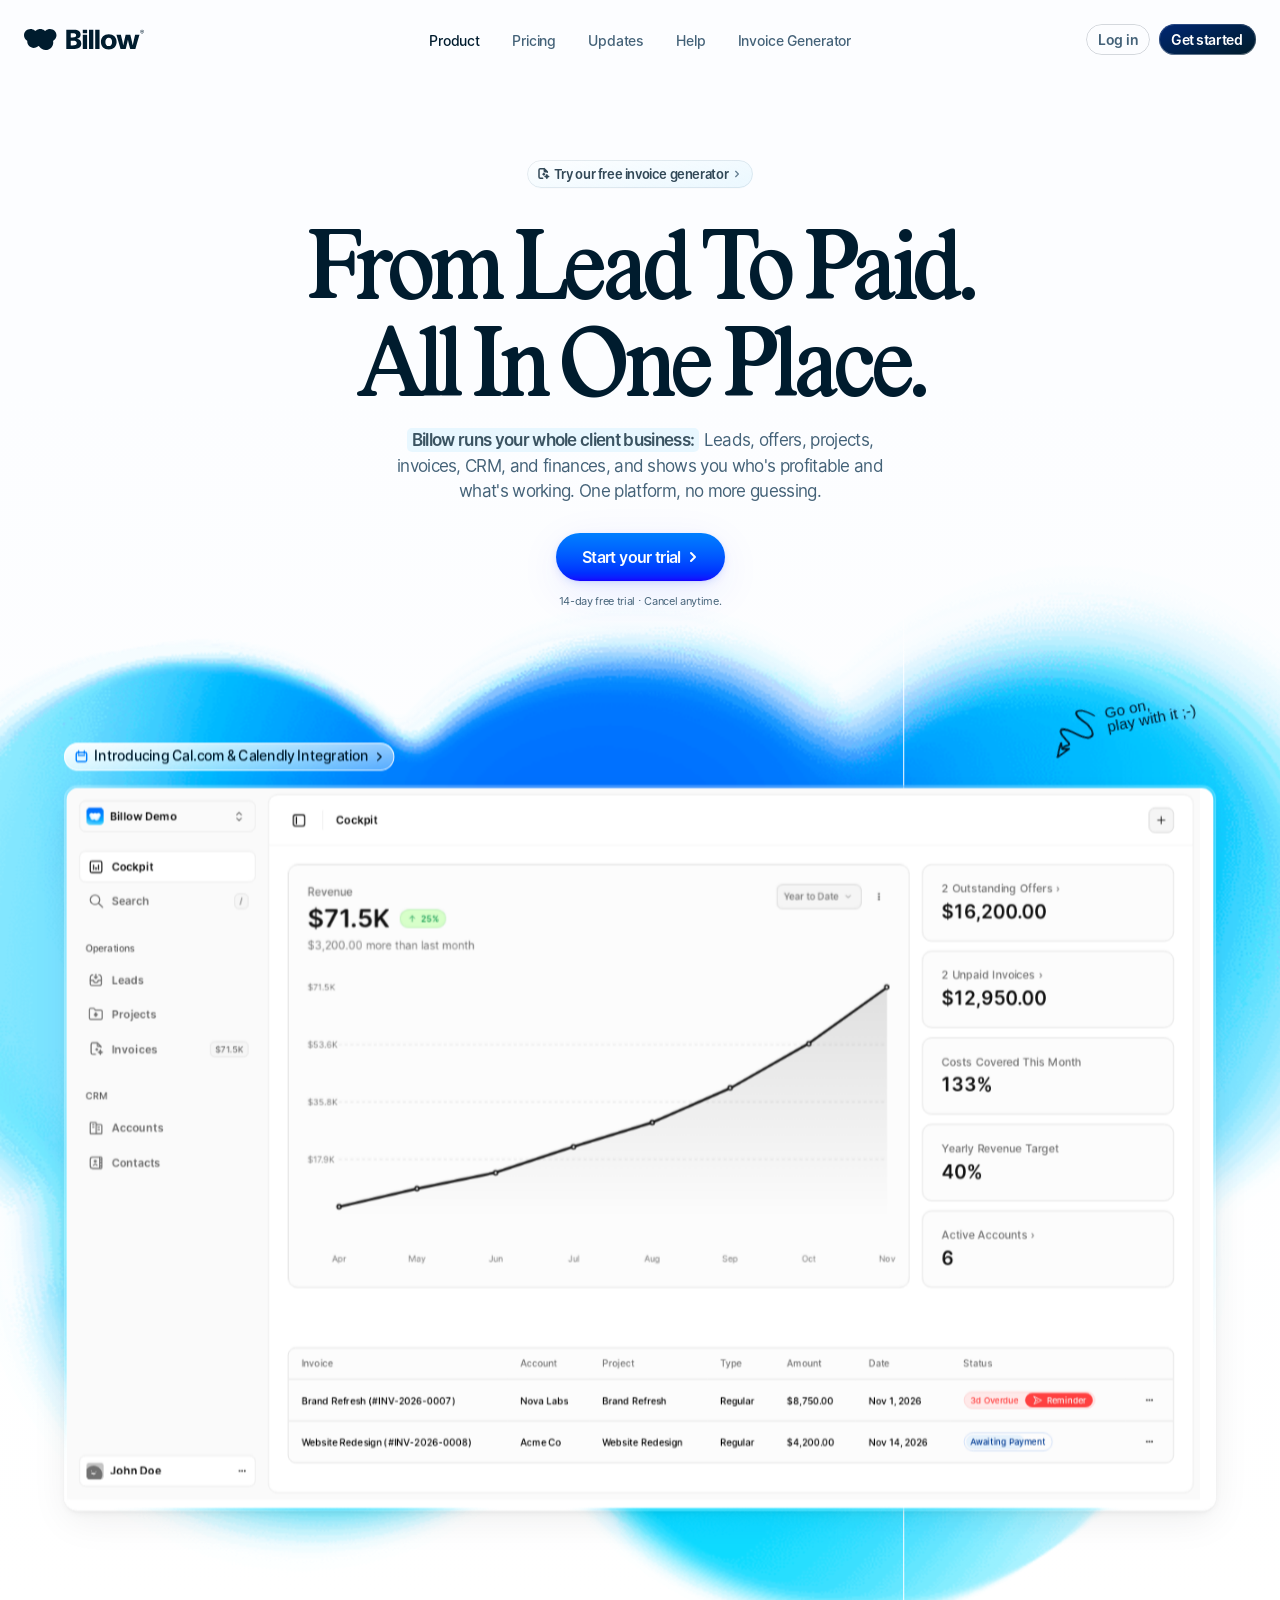
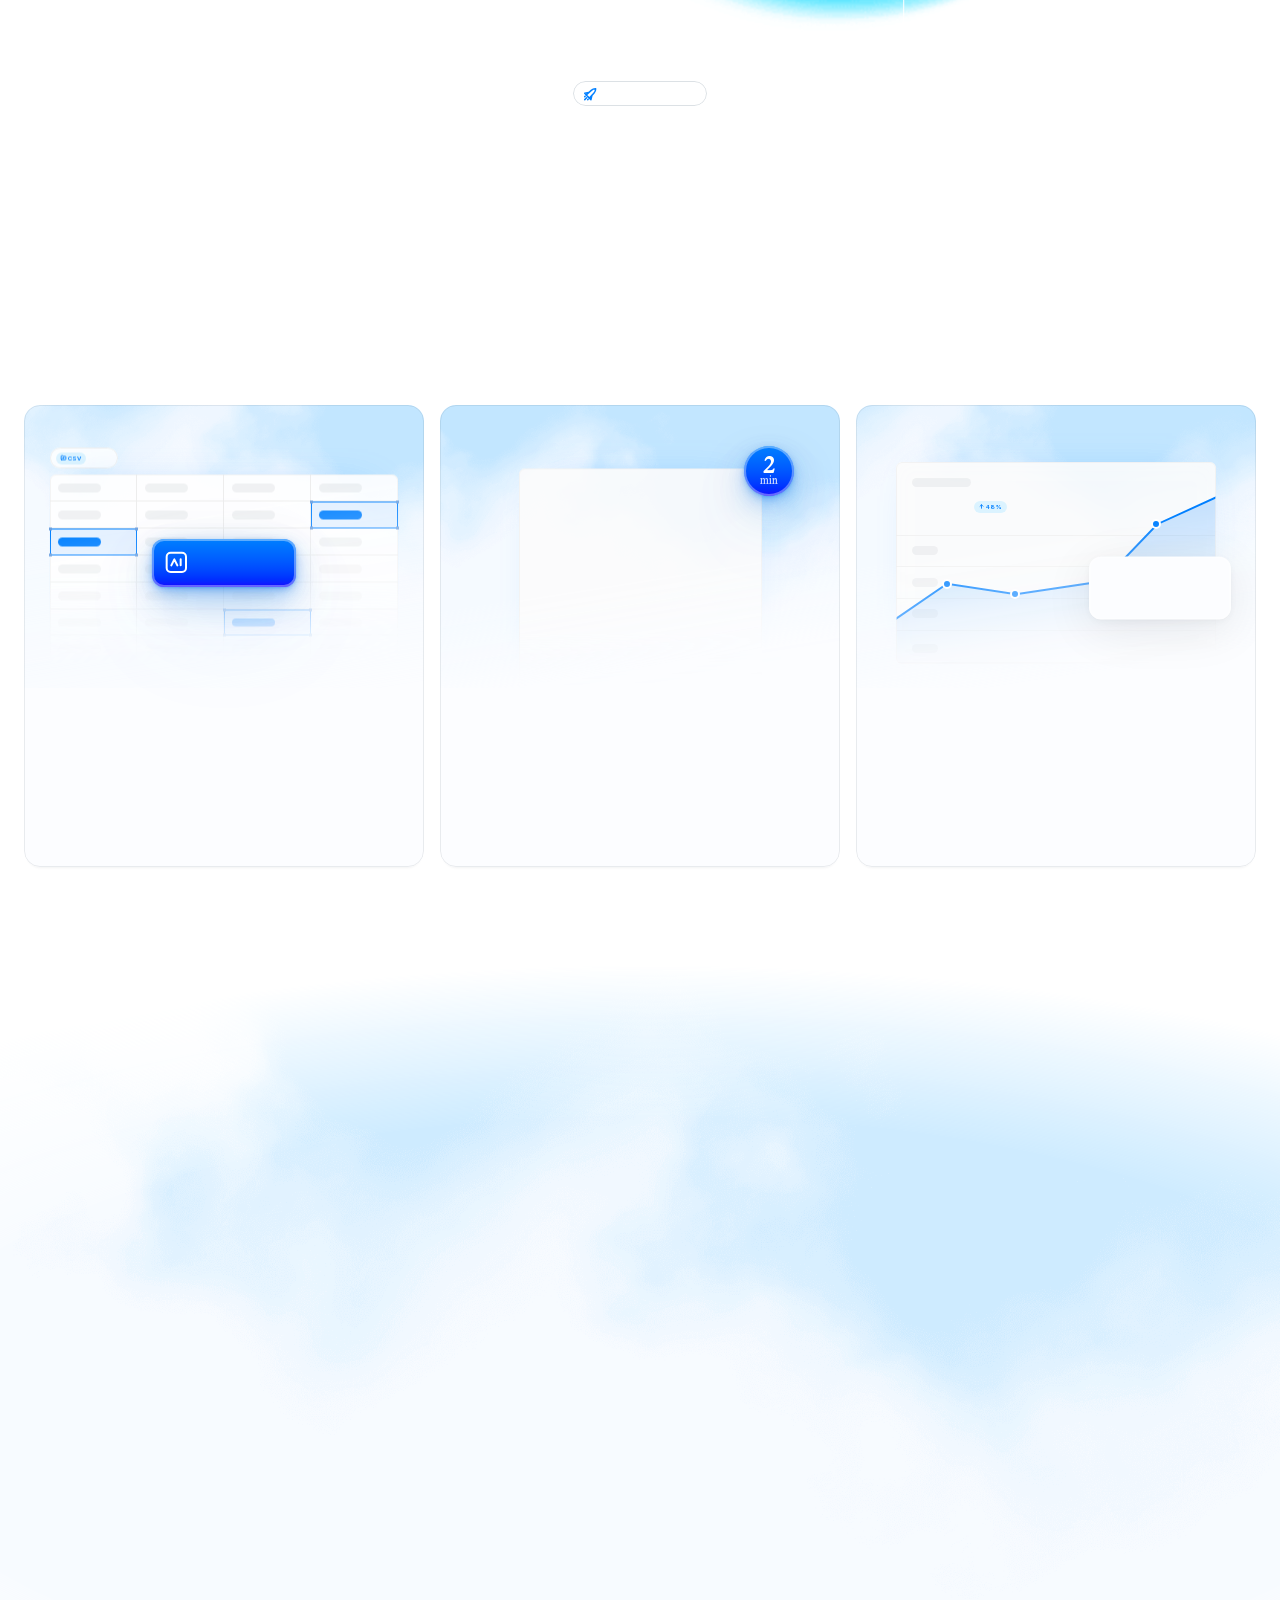
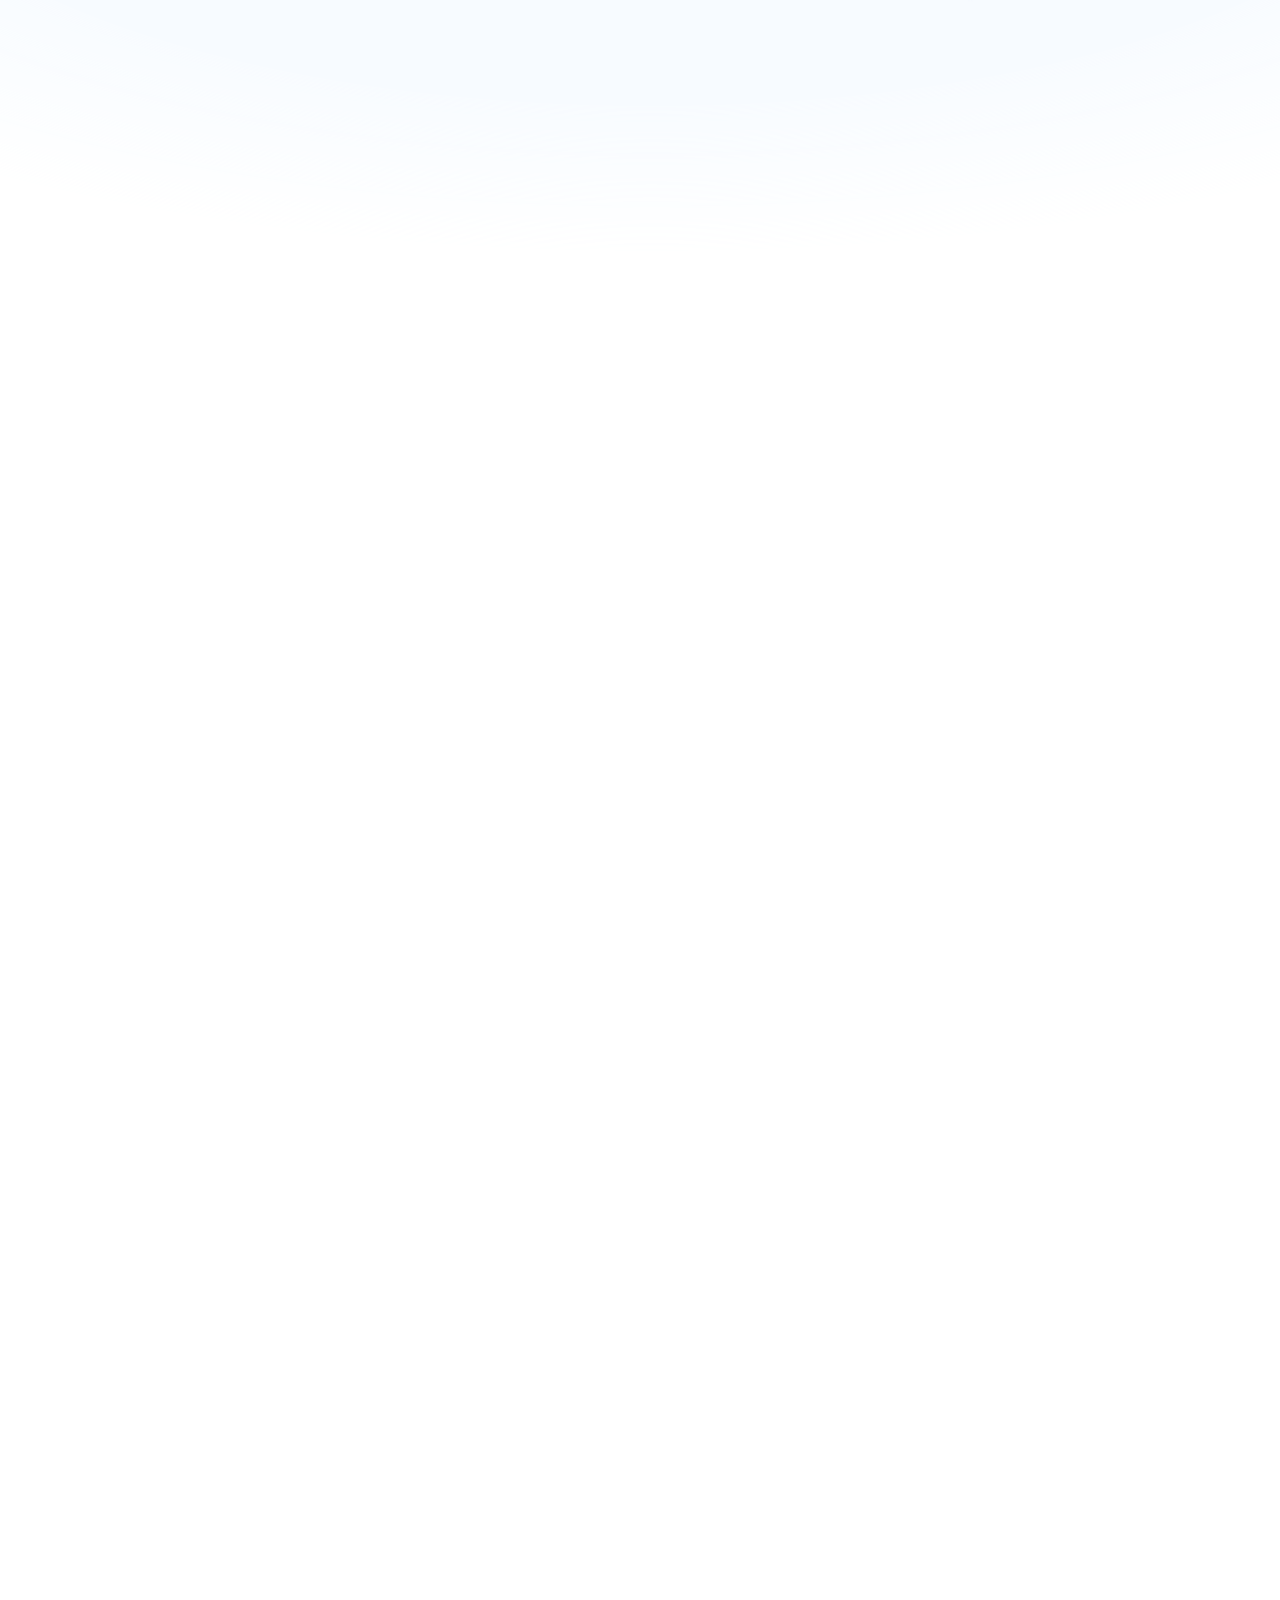
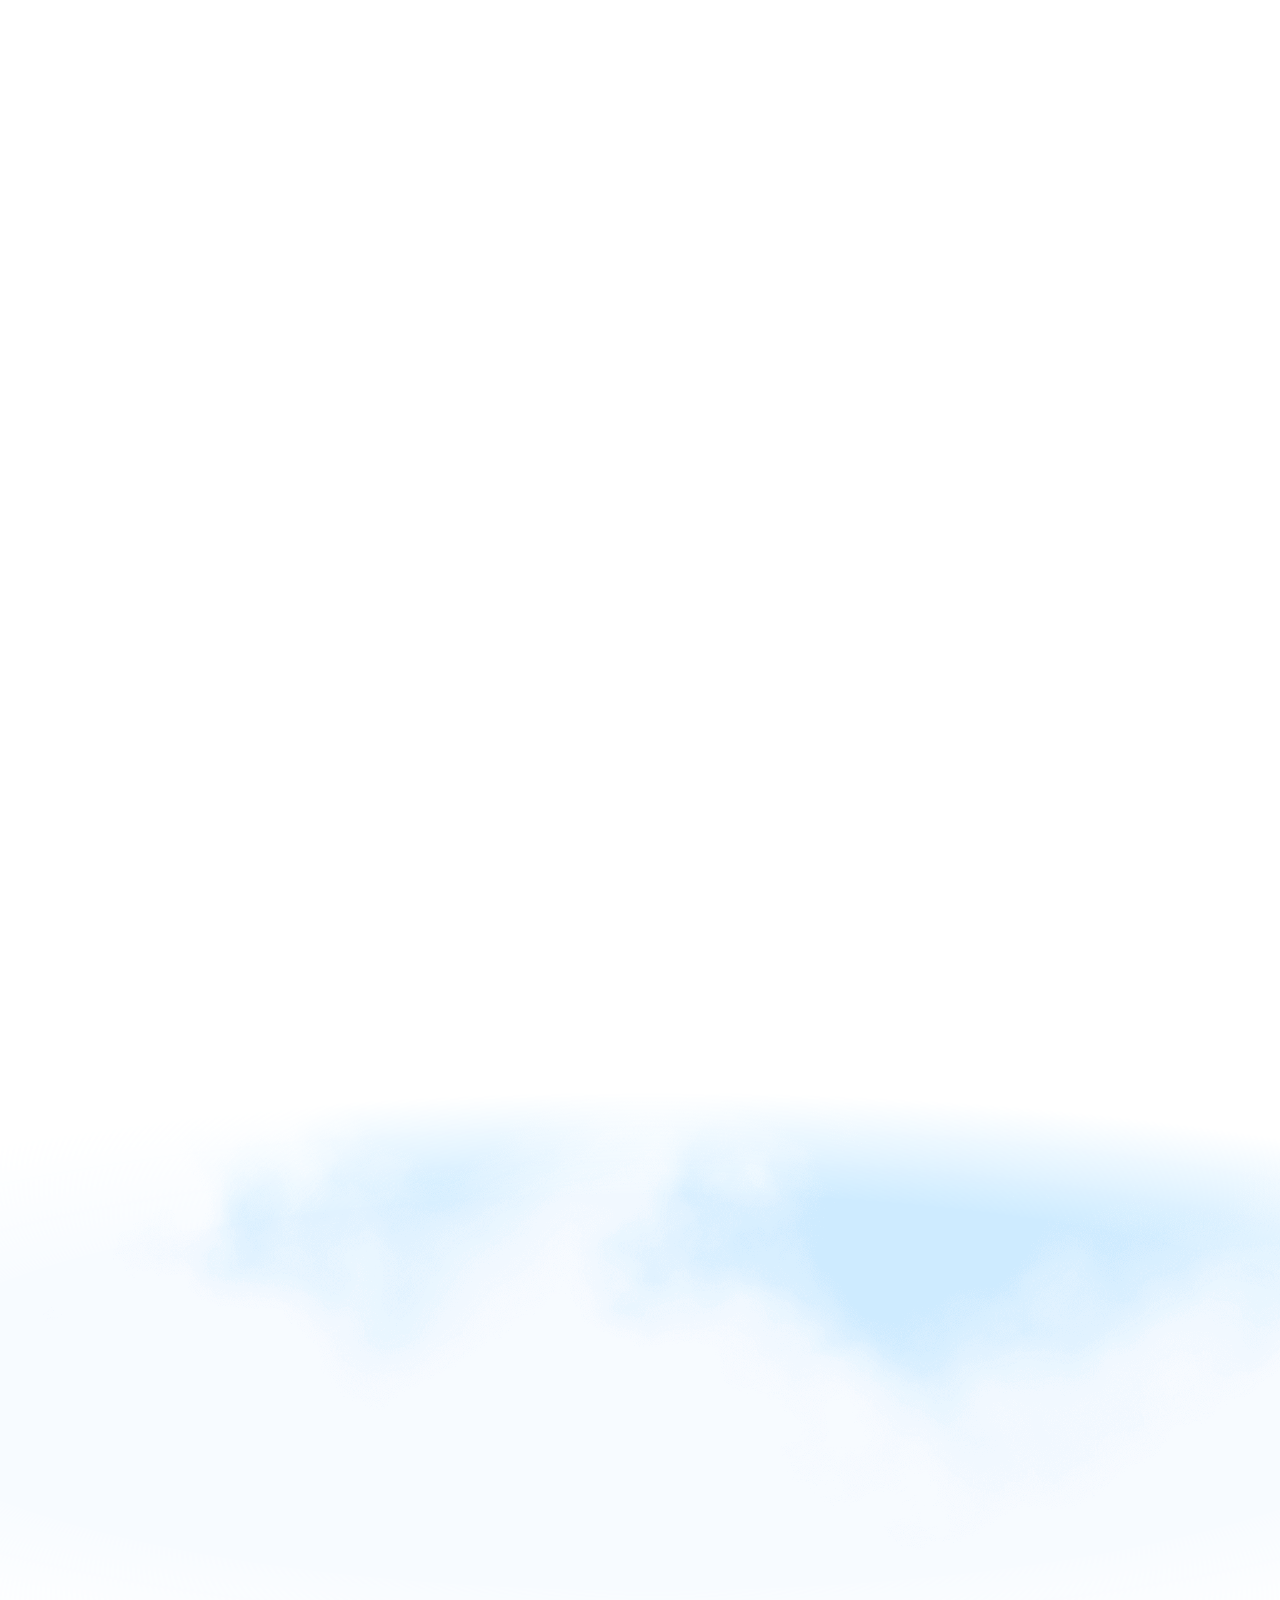
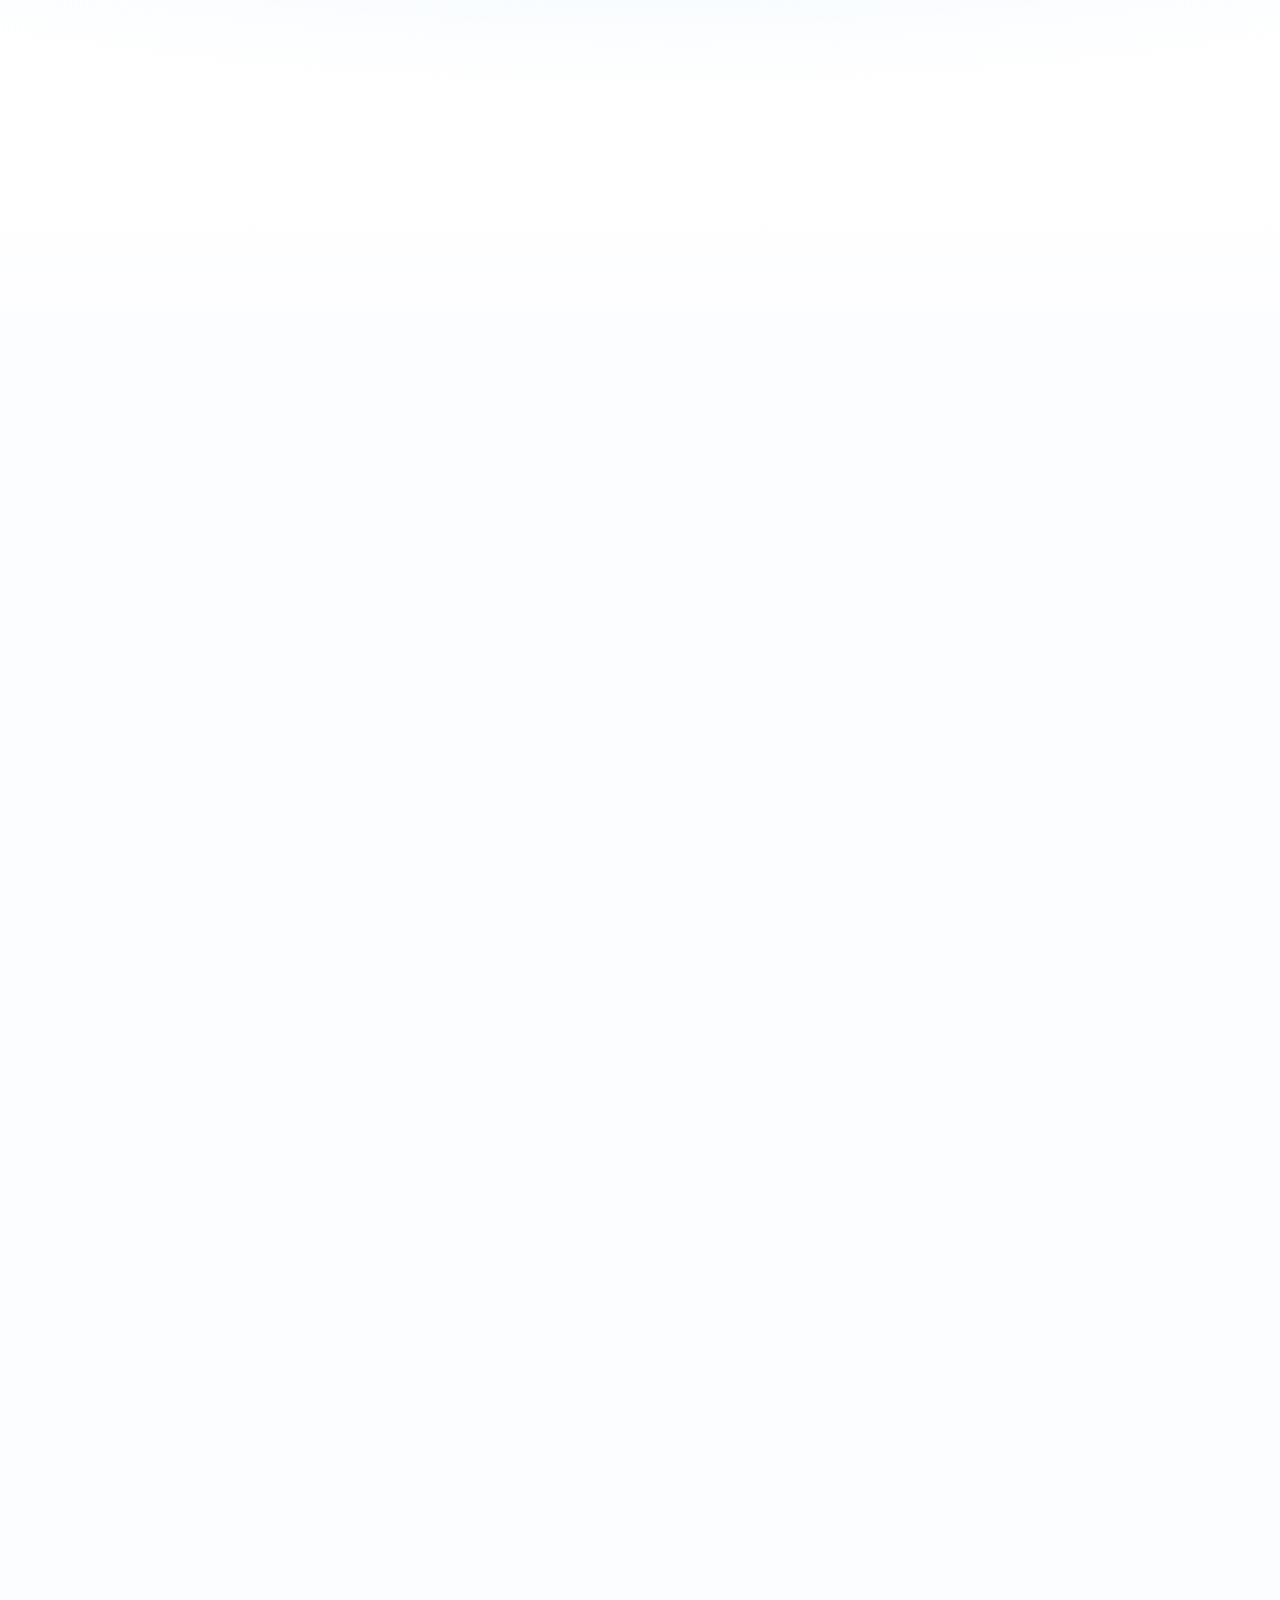
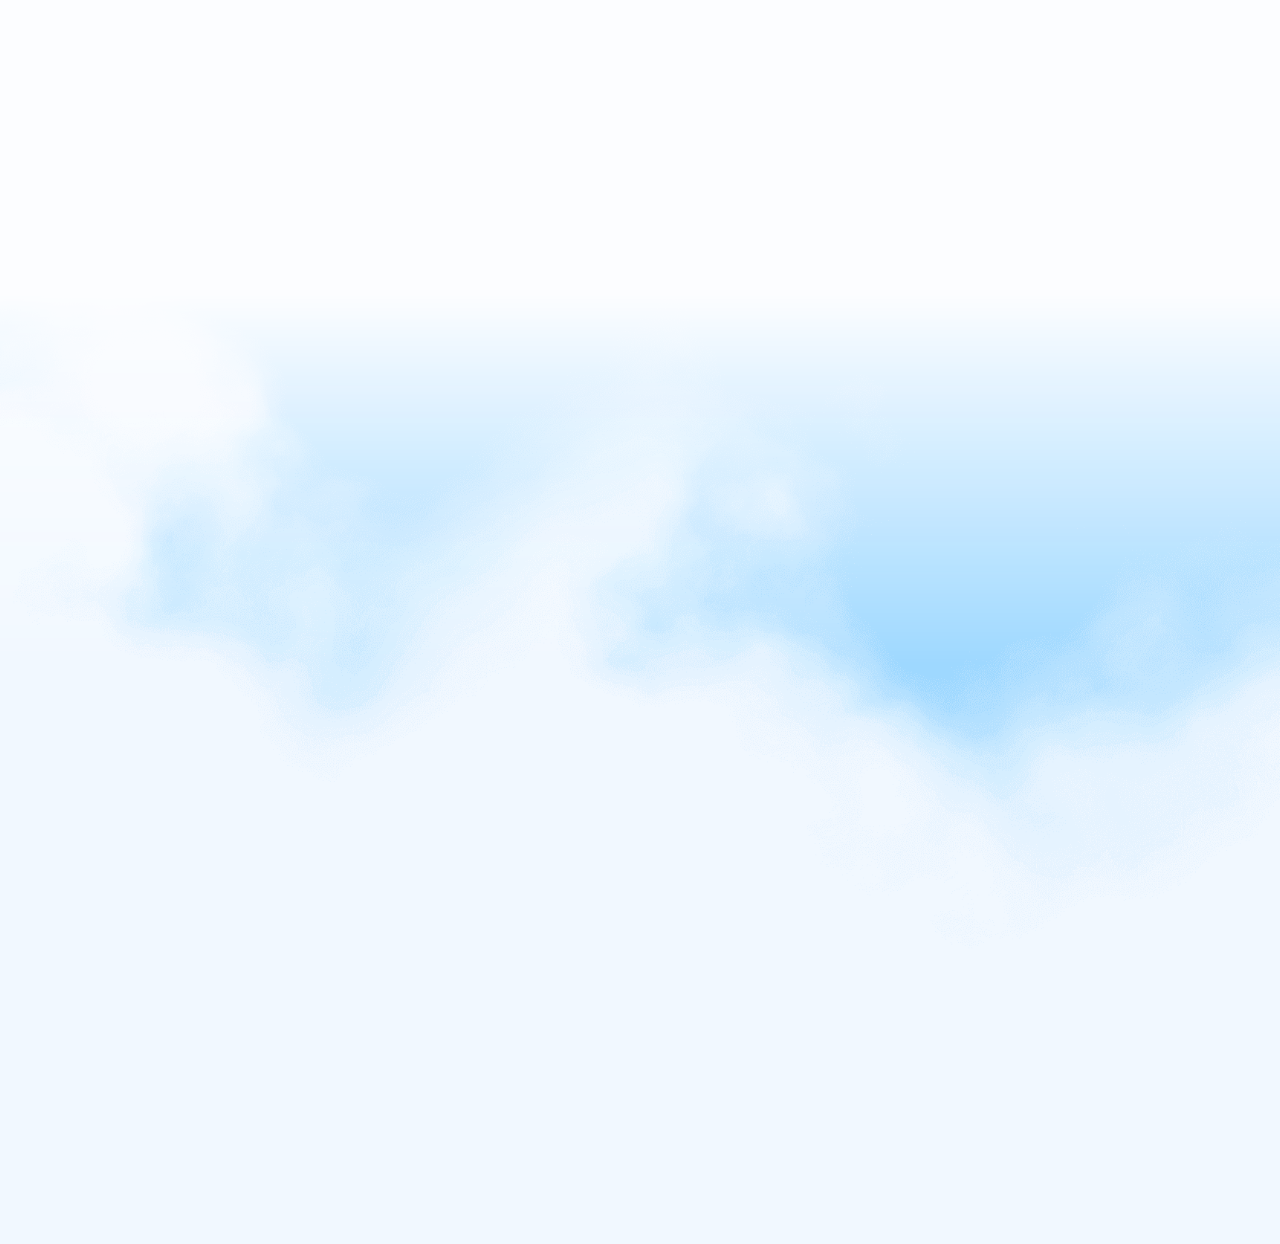
==== d/index.html @ 3c54cc4a "rebuild dari render beku (4 breakpoint), parallax footer, CTA varian tak terhidrasi, renderisasi ase" ====
<html lang="en" data-redirect-timezone="1" dir="ltr"><head>
	<meta charset="utf-8">
	<meta name="viewport" content="width=device-width">
	<meta name="generator" content="Framer a3619bf">
	<title>Billow ⋅ From lead to paid. All in one place.</title>
    <meta property="og:url" content="https://www.billow.so/"><meta name="description" content="Billow runs your whole client business: Leads, offers, projects, invoices, CRM, and finances, and shows you who's profitable and what's working. One platform, no more guessing.">
    <meta name="framer-search-index" content="https://framerusercontent.com/sites/6qfOCKo5QbYDPqKob0hJa6/searchIndex-lZ8sQYTQdoRd.json">
    <meta name="framer-search-index-fallback" content="https://framerusercontent.com/sites/6qfOCKo5QbYDPqKob0hJa6/searchIndex-NRNqqTNsWeXi.json">
    <meta name="framer-html-plugin" content="disable">
    
    
    <!-- Open Graph -->
    <meta property="og:type" content="website">
    <meta property="og:title" content="Billow ⋅ From lead to paid. All in one place.">
    <meta property="og:description" content="Billow runs your whole client business: Leads, offers, projects, invoices, CRM, and finances, and shows you who's profitable and what's working. One platform, no more guessing.">
    <meta property="og:image" content="../assets/img/INQ4nttQeUn6NYJiaFfpCK8r5M.jpg">
    <!-- X -->
    <meta name="twitter:card" content="summary_large_image">
    <meta name="twitter:title" content="Billow ⋅ From lead to paid. All in one place.">
    <meta name="twitter:description" content="Billow runs your whole client business: Leads, offers, projects, invoices, CRM, and finances, and shows you who's profitable and what's working. One platform, no more guessing.">
    <meta name="twitter:image" content="../assets/img/INQ4nttQeUn6NYJiaFfpCK8r5M.jpg">
	
	
	
	
	<!-- Start of headStart -->
    
    <!-- End of headStart -->
	
	<style data-framer-font-css="">/* cyrillic-ext */
@font-face {
  font-family: 'Geist';
  font-style: normal;
  font-weight: 400;
  font-display: swap;
  src: url(https://fonts.gstatic.com/s/geist/v5/gyBhhwUxId8gMGYQMKR3pzfaWI_RnOMIl5na-1Q.woff2) format('woff2');
  unicode-range: U+0460-052F, U+1C80-1C8A, U+20B4, U+2DE0-2DFF, U+A640-A69F, U+FE2E-FE2F;
}
/* cyrillic */
@font-face {
  font-family: 'Geist';
  font-style: normal;
  font-weight: 400;
  font-display: swap;
  src: url(https://fonts.gstatic.com/s/geist/v5/gyBhhwUxId8gMGYQMKR3pzfaWI_RnOMInpna-1Q.woff2) format('woff2');
  unicode-range: U+0301, U+0400-045F, U+0490-0491, U+04B0-04B1, U+2116;
}
/* vietnamese */
@font-face {
  font-family: 'Geist';
  font-style: normal;
  font-weight: 400;
  font-display: swap;
  src: url(https://fonts.gstatic.com/s/geist/v5/gyBhhwUxId8gMGYQMKR3pzfaWI_RnOMIlZna-1Q.woff2) format('woff2');
  unicode-range: U+0102-0103, U+0110-0111, U+0128-0129, U+0168-0169, U+01A0-01A1, U+01AF-01B0, U+0300-0301, U+0303-0304, U+0308-0309, U+0323, U+0329, U+1EA0-1EF9, U+20AB;
}
/* latin-ext */
@font-face {
  font-family: 'Geist';
  font-style: normal;
  font-weight: 400;
  font-display: swap;
  src: url(https://fonts.gstatic.com/s/geist/v5/gyBhhwUxId8gMGYQMKR3pzfaWI_RnOMIlJna-1Q.woff2) format('woff2');
  unicode-range: U+0100-02BA, U+02BD-02C5, U+02C7-02CC, U+02CE-02D7, U+02DD-02FF, U+0304, U+0308, U+0329, U+1D00-1DBF, U+1E00-1E9F, U+1EF2-1EFF, U+2020, U+20A0-20AB, U+20AD-20C4, U+2113, U+2C60-2C7F, U+A720-A7FF;
}
/* latin */
@font-face {
  font-family: 'Geist';
  font-style: normal;
  font-weight: 400;
  font-display: swap;
  src: url(https://fonts.gstatic.com/s/geist/v5/gyBhhwUxId8gMGYQMKR3pzfaWI_RnOMImpna.woff2) format('woff2');
  unicode-range: U+0000-00FF, U+0131, U+0152-0153, U+02BB-02BC, U+02C6, U+02DA, U+02DC, U+0304, U+0308, U+0329, U+2000-206F, U+20AC, U+2122, U+2191, U+2193, U+2212, U+2215, U+FEFF, U+FFFD;
}
/* hebrew */
@font-face {
  font-family: 'Gveret Levin';
  font-style: normal;
  font-weight: 400;
  src: url(https://fonts.gstatic.com/s/gveretlevin/v4/0QInMXVI5YS9Rnn7ar449p--9pzTwAM.woff2) format('woff2');
  unicode-range: U+0307-0308, U+0590-05FF, U+200C-2010, U+20AA, U+25CC, U+FB1D-FB4F;
}
/* latin */
@font-face {
  font-family: 'Gveret Levin';
  font-style: normal;
  font-weight: 400;
  src: url(https://fonts.gstatic.com/s/gveretlevin/v4/0QInMXVI5YS9Rnn7ar449p--9JzT.woff2) format('woff2');
  unicode-range: U+0000-00FF, U+0131, U+0152-0153, U+02BB-02BC, U+02C6, U+02DA, U+02DC, U+0304, U+0308, U+0329, U+2000-206F, U+20AC, U+2122, U+2191, U+2193, U+2212, U+2215, U+FEFF, U+FFFD;
}

@font-face { font-family: "Open Runde"; src: url("../assets/font/HJY4SY2JywrSZ2l1AEW9Tm9cO8.woff2"); font-style: normal; font-weight: 500 }
@font-face { font-family: "Lastik Variable Variable Regular"; src: url("../assets/font/0cNKkawYj3lQlwSys33leW5jRI.woff2"); font-display: swap; font-style: normal; font-weight: 400 }
@font-face { font-family: "Lastik Test Bold"; src: url("../assets/font/pibL9HjuBYhp6prP6QsLJWBklLU.woff2"); font-display: swap; font-style: normal; font-weight: 700 }
@font-face { font-family: "Inter"; src: url("../assets/font/5vvr9Vy74if2I6bQbJvbw7SY1pQ.woff2"); font-display: swap; font-style: normal; font-weight: 400; unicode-range: U+0460-052F, U+1C80-1C88, U+20B4, U+2DE0-2DFF, U+A640-A69F, U+FE2E-FE2F }
@font-face { font-family: "Inter"; src: url("../assets/font/EOr0mi4hNtlgWNn9if640EZzXCo.woff2"); font-display: swap; font-style: normal; font-weight: 400; unicode-range: U+0301, U+0400-045F, U+0490-0491, U+04B0-04B1, U+2116 }
@font-face { font-family: "Inter"; src: url("../assets/font/Y9k9QrlZAqio88Klkmbd8VoMQc.woff2"); font-display: swap; font-style: normal; font-weight: 400; unicode-range: U+1F00-1FFF }
@font-face { font-family: "Inter"; src: url("../assets/font/OYrD2tBIBPvoJXiIHnLoOXnY9M.woff2"); font-display: swap; font-style: normal; font-weight: 400; unicode-range: U+0370-03FF }
@font-face { font-family: "Inter"; src: url("../assets/font/JeYwfuaPfZHQhEG8U5gtPDZ7WQ.woff2"); font-display: swap; font-style: normal; font-weight: 400; unicode-range: U+0100-024F, U+0259, U+1E00-1EFF, U+2020, U+20A0-20AB, U+20AD-20CF, U+2113, U+2C60-2C7F, U+A720-A7FF }
@font-face { font-family: "Inter"; src: url("../assets/font/GrgcKwrN6d3Uz8EwcLHZxwEfC4.woff2"); font-display: swap; font-style: normal; font-weight: 400; unicode-range: U+0000-00FF, U+0131, U+0152-0153, U+02BB-02BC, U+02C6, U+02DA, U+02DC, U+2000-206F, U+2070, U+2074-207E, U+2080-208E, U+20AC, U+2122, U+2191, U+2193, U+2212, U+2215, U+FEFF, U+FFFD }
@font-face { font-family: "Inter"; src: url("../assets/font/b6Y37FthZeALduNqHicBT6FutY.woff2"); font-display: swap; font-style: normal; font-weight: 400; unicode-range: U+0102-0103, U+0110-0111, U+0128-0129, U+0168-0169, U+01A0-01A1, U+01AF-01B0, U+1EA0-1EF9, U+20AB }
@font-face { font-family: "Inter"; src: url("../assets/font/hyOgCu0Xnghbimh0pE8QTvtt2AU.woff2"); font-display: swap; font-style: normal; font-weight: 600; unicode-range: U+0460-052F, U+1C80-1C88, U+20B4, U+2DE0-2DFF, U+A640-A69F, U+FE2E-FE2F }
@font-face { font-family: "Inter"; src: url("../assets/font/NeGmSOXrPBfEFIy5YZeHq17LEDA.woff2"); font-display: swap; font-style: normal; font-weight: 600; unicode-range: U+0301, U+0400-045F, U+0490-0491, U+04B0-04B1, U+2116 }
@font-face { font-family: "Inter"; src: url("../assets/font/oYaAX5himiTPYuN8vLWnqBbfD2s.woff2"); font-display: swap; font-style: normal; font-weight: 600; unicode-range: U+1F00-1FFF }
@font-face { font-family: "Inter"; src: url("../assets/font/lEJLP4R0yuCaMCjSXYHtJw72M.woff2"); font-display: swap; font-style: normal; font-weight: 600; unicode-range: U+0370-03FF }
@font-face { font-family: "Inter"; src: url("../assets/font/cRJyLNuTJR5jbyKzGi33wU9cqIQ.woff2"); font-display: swap; font-style: normal; font-weight: 600; unicode-range: U+0100-024F, U+0259, U+1E00-1EFF, U+2020, U+20A0-20AB, U+20AD-20CF, U+2113, U+2C60-2C7F, U+A720-A7FF }
@font-face { font-family: "Inter"; src: url("../assets/font/yDtI2UI8XcEg1W2je9XPN3Noo.woff2"); font-display: swap; font-style: normal; font-weight: 600; unicode-range: U+0000-00FF, U+0131, U+0152-0153, U+02BB-02BC, U+02C6, U+02DA, U+02DC, U+2000-206F, U+2070, U+2074-207E, U+2080-208E, U+20AC, U+2122, U+2191, U+2193, U+2212, U+2215, U+FEFF, U+FFFD }
@font-face { font-family: "Inter"; src: url("../assets/font/A0Wcc7NgXMjUuFdquHDrIZpzZw0.woff2"); font-display: swap; font-style: normal; font-weight: 600; unicode-range: U+0102-0103, U+0110-0111, U+0128-0129, U+0168-0169, U+01A0-01A1, U+01AF-01B0, U+1EA0-1EF9, U+20AB }
@font-face { font-family: "Inter"; src: url("../assets/font/5A3Ce6C9YYmCjpQx9M4inSaKU.woff2"); font-display: swap; font-style: normal; font-weight: 500; unicode-range: U+0460-052F, U+1C80-1C88, U+20B4, U+2DE0-2DFF, U+A640-A69F, U+FE2E-FE2F }
@font-face { font-family: "Inter"; src: url("../assets/font/Qx95Xyt0Ka3SGhinnbXIGpEIyP4.woff2"); font-display: swap; font-style: normal; font-weight: 500; unicode-range: U+0301, U+0400-045F, U+0490-0491, U+04B0-04B1, U+2116 }
@font-face { font-family: "Inter"; src: url("../assets/font/6mJuEAguuIuMog10gGvH5d3cl8.woff2"); font-display: swap; font-style: normal; font-weight: 500; unicode-range: U+1F00-1FFF }
@font-face { font-family: "Inter"; src: url("../assets/font/xYYWaj7wCU5zSQH0eXvSaS19wo.woff2"); font-display: swap; font-style: normal; font-weight: 500; unicode-range: U+0370-03FF }
@font-face { font-family: "Inter"; src: url("../assets/font/otTaNuNpVK4RbdlT7zDDdKvQBA.woff2"); font-display: swap; font-style: normal; font-weight: 500; unicode-range: U+0100-024F, U+0259, U+1E00-1EFF, U+2020, U+20A0-20AB, U+20AD-20CF, U+2113, U+2C60-2C7F, U+A720-A7FF }
@font-face { font-family: "Inter"; src: url("../assets/font/UjlFhCnUjxhNfep4oYBPqnEssyo.woff2"); font-display: swap; font-style: normal; font-weight: 500; unicode-range: U+0000-00FF, U+0131, U+0152-0153, U+02BB-02BC, U+02C6, U+02DA, U+02DC, U+2000-206F, U+2070, U+2074-207E, U+2080-208E, U+20AC, U+2122, U+2191, U+2193, U+2212, U+2215, U+FEFF, U+FFFD }
@font-face { font-family: "Inter"; src: url("../assets/font/DolVirEGb34pEXEp8t8FQBSK4.woff2"); font-display: swap; font-style: normal; font-weight: 500; unicode-range: U+0102-0103, U+0110-0111, U+0128-0129, U+0168-0169, U+01A0-01A1, U+01AF-01B0, U+1EA0-1EF9, U+20AB }
@font-face { font-family: "Inter"; src: url("../assets/font/DpPBYI0sL4fYLgAkX8KXOPVt7c.woff2"); font-display: swap; font-style: normal; font-weight: 700; unicode-range: U+0460-052F, U+1C80-1C88, U+20B4, U+2DE0-2DFF, U+A640-A69F, U+FE2E-FE2F }
@font-face { font-family: "Inter"; src: url("../assets/font/4RAEQdEOrcnDkhHiiCbJOw92Lk.woff2"); font-display: swap; font-style: normal; font-weight: 700; unicode-range: U+0301, U+0400-045F, U+0490-0491, U+04B0-04B1, U+2116 }
@font-face { font-family: "Inter"; src: url("../assets/font/1K3W8DizY3v4emK8Mb08YHxTbs.woff2"); font-display: swap; font-style: normal; font-weight: 700; unicode-range: U+1F00-1FFF }
@font-face { font-family: "Inter"; src: url("../assets/font/tUSCtfYVM1I1IchuyCwz9gDdQ.woff2"); font-display: swap; font-style: normal; font-weight: 700; unicode-range: U+0370-03FF }
@font-face { font-family: "Inter"; src: url("../assets/font/VgYFWiwsAC5OYxAycRXXvhze58.woff2"); font-display: swap; font-style: normal; font-weight: 700; unicode-range: U+0100-024F, U+0259, U+1E00-1EFF, U+2020, U+20A0-20AB, U+20AD-20CF, U+2113, U+2C60-2C7F, U+A720-A7FF }
@font-face { font-family: "Inter"; src: url("../assets/font/syRNPWzAMIrcJ3wIlPIP43KjQs.woff2"); font-display: swap; font-style: normal; font-weight: 700; unicode-range: U+0000-00FF, U+0131, U+0152-0153, U+02BB-02BC, U+02C6, U+02DA, U+02DC, U+2000-206F, U+2070, U+2074-207E, U+2080-208E, U+20AC, U+2122, U+2191, U+2193, U+2212, U+2215, U+FEFF, U+FFFD }
@font-face { font-family: "Inter"; src: url("../assets/font/GIryZETIX4IFypco5pYZONKhJIo.woff2"); font-display: swap; font-style: normal; font-weight: 700; unicode-range: U+0102-0103, U+0110-0111, U+0128-0129, U+0168-0169, U+01A0-01A1, U+01AF-01B0, U+1EA0-1EF9, U+20AB }
@font-face { font-family: "Inter"; src: url("../assets/font/mkY5Sgyq51ik0AMrSBwhm9DJg.woff2"); font-style: normal; font-weight: 900; unicode-range: U+0460-052F, U+1C80-1C88, U+20B4, U+2DE0-2DFF, U+A640-A69F, U+FE2E-FE2F }
@font-face { font-family: "Inter"; src: url("../assets/font/X5hj6qzcHUYv7h1390c8Rhm6550.woff2"); font-style: normal; font-weight: 900; unicode-range: U+0301, U+0400-045F, U+0490-0491, U+04B0-04B1, U+2116 }
@font-face { font-family: "Inter"; src: url("../assets/font/gQhNpS3tN86g8RcVKYUUaKt2oMQ.woff2"); font-style: normal; font-weight: 900; unicode-range: U+1F00-1FFF }
@font-face { font-family: "Inter"; src: url("../assets/font/cugnVhSraaRyANCaUtI5FV17wk.woff2"); font-style: normal; font-weight: 900; unicode-range: U+0370-03FF }
@font-face { font-family: "Inter"; src: url("../assets/font/5HcVoGak8k5agFJSaKa4floXVu0.woff2"); font-style: normal; font-weight: 900; unicode-range: U+0100-024F, U+0259, U+1E00-1EFF, U+2020, U+20A0-20AB, U+20AD-20CF, U+2113, U+2C60-2C7F, U+A720-A7FF }
@font-face { font-family: "Inter"; src: url("../assets/font/rZ5DdENNqIdFTIyQQiP5isO7M.woff2"); font-style: normal; font-weight: 900; unicode-range: U+0000-00FF, U+0131, U+0152-0153, U+02BB-02BC, U+02C6, U+02DA, U+02DC, U+2000-206F, U+2070, U+2074-207E, U+2080-208E, U+20AC, U+2122, U+2191, U+2193, U+2212, U+2215, U+FEFF, U+FFFD }
@font-face { font-family: "Inter"; src: url("../assets/font/P2Bw01CtL0b9wqygO0sSVogWbo.woff2"); font-style: normal; font-weight: 900; unicode-range: U+0102-0103, U+0110-0111, U+0128-0129, U+0168-0169, U+01A0-01A1, U+01AF-01B0, U+1EA0-1EF9, U+20AB }
@font-face { font-family: "Inter"; src: url("../assets/font/05KsVHGDmqXSBXM4yRZ65P8i0s.woff2"); font-style: italic; font-weight: 900; unicode-range: U+0460-052F, U+1C80-1C88, U+20B4, U+2DE0-2DFF, U+A640-A69F, U+FE2E-FE2F }
@font-face { font-family: "Inter"; src: url("../assets/font/ky8ovPukK4dJ1Pxq74qGhOqCYI.woff2"); font-style: italic; font-weight: 900; unicode-range: U+0301, U+0400-045F, U+0490-0491, U+04B0-04B1, U+2116 }
@font-face { font-family: "Inter"; src: url("../assets/font/vvNSqIj42qeQ2bvCRBIWKHscrc.woff2"); font-style: italic; font-weight: 900; unicode-range: U+1F00-1FFF }
@font-face { font-family: "Inter"; src: url("../assets/font/3ZmXbBKToJifDV9gwcifVd1tEY.woff2"); font-style: italic; font-weight: 900; unicode-range: U+0370-03FF }
@font-face { font-family: "Inter"; src: url("../assets/font/FNfhX3dt4ChuLJq2PwdlxHO7PU.woff2"); font-style: italic; font-weight: 900; unicode-range: U+0100-024F, U+0259, U+1E00-1EFF, U+2020, U+20A0-20AB, U+20AD-20CF, U+2113, U+2C60-2C7F, U+A720-A7FF }
@font-face { font-family: "Inter"; src: url("../assets/font/gcnfba68tfm7qAyrWRCf9r34jg.woff2"); font-style: italic; font-weight: 900; unicode-range: U+0000-00FF, U+0131, U+0152-0153, U+02BB-02BC, U+02C6, U+02DA, U+02DC, U+2000-206F, U+2070, U+2074-207E, U+2080-208E, U+20AC, U+2122, U+2191, U+2193, U+2212, U+2215, U+FEFF, U+FFFD }
@font-face { font-family: "Inter"; src: url("../assets/font/efTfQcBJ53kM2pB1hezSZ3RDUFs.woff2"); font-style: italic; font-weight: 900; unicode-range: U+0102-0103, U+0110-0111, U+0128-0129, U+0168-0169, U+01A0-01A1, U+01AF-01B0, U+1EA0-1EF9, U+20AB }
@font-face { font-family: "Inter"; src: url("../assets/font/H89BbHkbHDzlxZzxi8uPzTsp90.woff2"); font-display: swap; font-style: italic; font-weight: 700; unicode-range: U+0460-052F, U+1C80-1C88, U+20B4, U+2DE0-2DFF, U+A640-A69F, U+FE2E-FE2F }
@font-face { font-family: "Inter"; src: url("../assets/font/u6gJwDuwB143kpNK1T1MDKDWkMc.woff2"); font-display: swap; font-style: italic; font-weight: 700; unicode-range: U+0301, U+0400-045F, U+0490-0491, U+04B0-04B1, U+2116 }
@font-face { font-family: "Inter"; src: url("../assets/font/43sJ6MfOPh1LCJt46OvyDuSbA6o.woff2"); font-display: swap; font-style: italic; font-weight: 700; unicode-range: U+1F00-1FFF }
@font-face { font-family: "Inter"; src: url("../assets/font/wccHG0r4gBDAIRhfHiOlq6oEkqw.woff2"); font-display: swap; font-style: italic; font-weight: 700; unicode-range: U+0370-03FF }
@font-face { font-family: "Inter"; src: url("../assets/font/WZ367JPwf9bRW6LdTHN8rXgSjw.woff2"); font-display: swap; font-style: italic; font-weight: 700; unicode-range: U+0100-024F, U+0259, U+1E00-1EFF, U+2020, U+20A0-20AB, U+20AD-20CF, U+2113, U+2C60-2C7F, U+A720-A7FF }
@font-face { font-family: "Inter"; src: url("../assets/font/ia3uin3hQWqDrVloC1zEtYHWw.woff2"); font-display: swap; font-style: italic; font-weight: 700; unicode-range: U+0000-00FF, U+0131, U+0152-0153, U+02BB-02BC, U+02C6, U+02DA, U+02DC, U+2000-206F, U+2070, U+2074-207E, U+2080-208E, U+20AC, U+2122, U+2191, U+2193, U+2212, U+2215, U+FEFF, U+FFFD }
@font-face { font-family: "Inter"; src: url("../assets/font/2A4Xx7CngadFGlVV4xrO06OBHY.woff2"); font-display: swap; font-style: italic; font-weight: 700; unicode-range: U+0102-0103, U+0110-0111, U+0128-0129, U+0168-0169, U+01A0-01A1, U+01AF-01B0, U+1EA0-1EF9, U+20AB }
@font-face { font-family: "Open Runde"; src: url("../assets/font/3exmuO07FP19gMM08TQrpXl3BGQ.woff2"); font-style: normal; font-weight: 400 }
@font-face { font-family: "Open Runde"; src: url("../assets/font/hG3wmGmFwadB6X5XPVXkMlmLr8o.woff2"); font-style: normal; font-weight: 600 }
@font-face { font-family: "Open Runde"; src: url("../assets/font/sh6WdegxUPLwf6maNVTPdFTJOG8.woff2"); font-style: normal; font-weight: 700 }
@font-face { font-family: "Geist Placeholder"; src: local("Arial"); ascent-override: 94.56%; descent-override: 27.76%; line-gap-override: 0.00%; size-adjust: 106.28% }
@font-face { font-family: "Lastik Variable Variable Regular Placeholder"; src: local("Arial"); ascent-override: 105.30%; descent-override: 24.17%; line-gap-override: 23.74%; size-adjust: 92.69% }
@font-face { font-family: "Lastik Test Bold Placeholder"; src: local("Arial"); ascent-override: 98.48%; descent-override: 22.60%; line-gap-override: 22.20%; size-adjust: 99.11% }
@font-face { font-family: "Inter Placeholder"; src: local("Arial"); ascent-override: 89.79%; descent-override: 22.36%; line-gap-override: 0.00%; size-adjust: 107.89% }</style>
	<link href="https://fonts.gstatic.com" rel="preconnect" crossorigin="">
	
	<meta name="robots" content="max-image-preview:large"><style data-framer-css-ssr-minified="" data-framer-components="framer-lib-cursors-host framer-UVpBX framer-CxwVI PropertyOverrides framer-Srngq framer-R6Uuu framer-lib-combinedCSSRules framer-gWCL3 framer-ngPui framer-Hwxl0 framer-jnFNj framer-qdBDW framer-ZIyxJ framer-X38fQ framer-XYO9B framer-ELpvO framer-IFpmR framer-CCqET framer-Tfb3Z framer-HQ7GH framer-WgZAJ framer-NNuwg framer-bDaDG framer-jMk2I framer-9jy7s framer-N87Al framer-P1Hu0 framer-C7Iiv framer-7RA8Q framer-jqU0S framer-5chQ3 framer-aAul7 framer-d8wjo framer-lzSFV framer-1Ix2E framer-nDS72 framer-VmGAa framer-nB1r4 framer-dcSoz framer-Xsc2N framer-bbR8Z framer-etw49 framer-52X1g framer-9tscw framer-BdnYn framer-vukWg framer-mVZQI">html,body,#main{box-sizing:border-box;margin:0;padding:0}:root{-webkit-font-smoothing:antialiased;-moz-osx-font-smoothing:grayscale}*{box-sizing:border-box;-webkit-font-smoothing:inherit}h1,h2,h3,h4,h5,h6,p,figure{margin:0}body,input,textarea,select,button{font-family:sans-serif;font-size:12px}body{--token-030635fc-b55e-4855-ba52-a8dba728406d:#121212;--token-dbed15a1-5f15-42ef-9acb-b85ae6180389:#fcfcfc;--token-0da6665b-890e-43cd-aeda-7e14e016ce46:#fafafa;--token-e3e0786a-ffa2-4f62-817a-c7196eeb7a91:#fff;--token-fb8569c8-c3a0-4eee-9e72-f0a3abc1e9a5:#757575;--token-5313d661-adfe-4d5b-a697-1ec059ee0865:#f5f5f5;--token-370dd6d8-42ad-42bb-8a6a-93467b9d3d20:#ededed;--token-e68bb4b1-c1f7-4e74-a083-512e5ab84697:#e3e3e3;--token-3b397820-21f1-4cf0-9528-c346a3d0906a:#d6d6d6;--token-4b26e3ea-51da-46bc-8aaf-bdd34f112f29:#ededed;--token-5d9ab408-e2fd-4e49-8984-129296723e89:#ff4040;--token-60f52ea5-cbec-492a-9c56-060730c0bd0c:#009447;--token-cdb67876-0485-45b0-980e-ff6acfbf142b:#d7ffc9;--token-616dd480-149f-459f-9682-ef9bd11e7327:#ffe9e9;--token-cc2fbbeb-b4ed-4555-be9a-2ca69ae38633:#e6f2fc;--token-98d6ade6-bfa1-49ea-b2fa-5b1cfd777a83:#003b94;--token-163e1bda-d997-49af-892c-e4ba5946641d:#ffffffe6;--token-e228fcc2-b284-4138-962d-ae7ec561cb23:#f70;--token-4081fa98-dc0b-4a1c-921e-73e4f0d5abac:#0094471f;--token-bd7d1652-1daa-48fc-b133-d0a82e62fe7a:#001c2e;--token-32c920c1-021b-449b-8f9c-75da50b283b8:#446278;--token-dbae3e9a-633a-4f55-b0c1-b2ca48474535:#fcfdff;--token-f45ca844-3a07-4e15-b59e-88e0aaa95900:#0080ff;--token-212528a2-9447-4374-874f-dfa4c8e22ad1:#1400ff;--token-7fd46f49-4cc2-40b0-91f5-d73175c05805:#fff;--token-30885f1f-63f1-4d6a-9be8-3837e664acb5:#dbf3ff;--token-9b0ccac1-0a2a-41aa-b6fd-0c436fd49770:#fff;--token-86951581-2b42-4491-bbb7-87ac0a04157c:#001c2e14;--token-e84e6fe6-0b4d-4f55-aa29-c2e9f1773640:#fff0d1;--token-fc3351ca-0147-45a5-b3b3-27c3add5d4b3:#cfe0fa;--token-1c3890a7-3e96-4f45-9aac-9d7bda1652df:#ffd6d6;--token-b1832c8a-25ec-44f7-b6ae-123ca863501d:#ffdeb6}@supports (color:color(display-p3 1 1 1)){body{--token-f45ca844-3a07-4e15-b59e-88e0aaa95900:color(display-p3 .159642 .489281 .98374);--token-212528a2-9447-4374-874f-dfa4c8e22ad1:color(display-p3 .0695652 0 1)}}@media (prefers-color-scheme:dark){body{--token-030635fc-b55e-4855-ba52-a8dba728406d:#fff;--token-dbed15a1-5f15-42ef-9acb-b85ae6180389:#171717;--token-0da6665b-890e-43cd-aeda-7e14e016ce46:#0a0a0a;--token-e3e0786a-ffa2-4f62-817a-c7196eeb7a91:#121212;--token-fb8569c8-c3a0-4eee-9e72-f0a3abc1e9a5:#858585;--token-5313d661-adfe-4d5b-a697-1ec059ee0865:#1c1c1c;--token-370dd6d8-42ad-42bb-8a6a-93467b9d3d20:#1f1f1f;--token-e68bb4b1-c1f7-4e74-a083-512e5ab84697:#292929;--token-3b397820-21f1-4cf0-9528-c346a3d0906a:#2e2e2e;--token-4b26e3ea-51da-46bc-8aaf-bdd34f112f29:#292929;--token-5d9ab408-e2fd-4e49-8984-129296723e89:#fa5252;--token-60f52ea5-cbec-492a-9c56-060730c0bd0c:#00ff7b;--token-cdb67876-0485-45b0-980e-ff6acfbf142b:#1f2e1a;--token-616dd480-149f-459f-9682-ef9bd11e7327:#301b1b;--token-cc2fbbeb-b4ed-4555-be9a-2ca69ae38633:#1d2333;--token-98d6ade6-bfa1-49ea-b2fa-5b1cfd777a83:#009dff;--token-163e1bda-d997-49af-892c-e4ba5946641d:#0a0a0ae6;--token-e228fcc2-b284-4138-962d-ae7ec561cb23:#ff9036;--token-4081fa98-dc0b-4a1c-921e-73e4f0d5abac:#00ff7b1f;--token-e84e6fe6-0b4d-4f55-aa29-c2e9f1773640:#332812;--token-fc3351ca-0147-45a5-b3b3-27c3add5d4b3:#1e2c44;--token-1c3890a7-3e96-4f45-9aac-9d7bda1652df:#401f1f;--token-b1832c8a-25ec-44f7-b6ae-123ca863501d:#433114}}body{--framer-will-change-override:none}@supports (background:-webkit-named-image(i)) and (not (grid-template-rows:subgrid)){body{--framer-will-change-override:transform}}body{--framer-will-change-filter-override:none}@supports (background:-webkit-named-image(i)) and (not (position-area:top right)){body{--framer-will-change-filter-override:filter}}[data-framer-component-type]{position:absolute}[data-framer-component-type=Text]{cursor:inherit}[data-framer-component-text-autosized] *{white-space:pre}[data-framer-component-type=Text]>*{text-align:var(--framer-text-alignment,start)}[data-framer-component-type=Text] span span,[data-framer-component-type=Text] p span,[data-framer-component-type=Text] h1 span,[data-framer-component-type=Text] h2 span,[data-framer-component-type=Text] h3 span,[data-framer-component-type=Text] h4 span,[data-framer-component-type=Text] h5 span,[data-framer-component-type=Text] h6 span{display:block}[data-framer-component-type=Text] span span span,[data-framer-component-type=Text] p span span,[data-framer-component-type=Text] h1 span span,[data-framer-component-type=Text] h2 span span,[data-framer-component-type=Text] h3 span span,[data-framer-component-type=Text] h4 span span,[data-framer-component-type=Text] h5 span span,[data-framer-component-type=Text] h6 span span{display:unset}[data-framer-component-type=Text] div div span,[data-framer-component-type=Text] a div span,[data-framer-component-type=Text] span span span,[data-framer-component-type=Text] p span span,[data-framer-component-type=Text] h1 span span,[data-framer-component-type=Text] h2 span span,[data-framer-component-type=Text] h3 span span,[data-framer-component-type=Text] h4 span span,[data-framer-component-type=Text] h5 span span,[data-framer-component-type=Text] h6 span span,[data-framer-component-type=Text] a{font-family:var(--font-family);font-style:var(--font-style);font-weight:min(calc(var(--framer-font-weight-increase,0) + var(--font-weight,400)), 900);color:var(--text-color);letter-spacing:var(--letter-spacing);font-size:var(--font-size);text-transform:var(--text-transform);--text-decoration:var(--framer-text-decoration-style,solid) var(--framer-text-decoration,none) var(--framer-text-decoration-color,currentcolor) var(--framer-text-decoration-thickness,auto);--text-decoration-skip-ink:var(--framer-text-decoration-skip-ink);--text-underline-offset:var(--framer-text-decoration-offset);line-height:var(--line-height);--font-family:var(--framer-font-family);--font-style:var(--framer-font-style);--font-weight:var(--framer-font-weight);--text-color:var(--framer-text-color);--letter-spacing:var(--framer-letter-spacing);--font-size:var(--framer-font-size);--text-transform:var(--framer-text-transform);--line-height:var(--framer-line-height)}[data-framer-component-type=Text] a,[data-framer-component-type=Text] a div span,[data-framer-component-type=Text] a span span span,[data-framer-component-type=Text] a p span span,[data-framer-component-type=Text] a h1 span span,[data-framer-component-type=Text] a h2 span span,[data-framer-component-type=Text] a h3 span span,[data-framer-component-type=Text] a h4 span span,[data-framer-component-type=Text] a h5 span span,[data-framer-component-type=Text] a h6 span span{--font-family:var(--framer-link-font-family,var(--framer-font-family));--font-style:var(--framer-link-font-style,var(--framer-font-style));--font-weight:var(--framer-link-font-weight,var(--framer-font-weight));--text-color:var(--framer-link-text-color,var(--framer-text-color));--font-size:var(--framer-link-font-size,var(--framer-font-size));--text-transform:var(--framer-link-text-transform,var(--framer-text-transform));--text-decoration:var(--framer-link-text-decoration-style,var(--framer-text-decoration-style,solid)) var(--framer-link-text-decoration,var(--framer-text-decoration,none)) var(--framer-link-text-decoration-color,var(--framer-text-decoration-color,currentcolor)) var(--framer-link-text-decoration-thickness,var(--framer-text-decoration-thickness,auto));--text-decoration-skip-ink:var(--framer-link-text-decoration-skip-ink,var(--framer-text-decoration-skip-ink));--text-underline-offset:var(--framer-link-text-decoration-offset,var(--framer-text-decoration-offset))}[data-framer-component-type=Text] a:hover,[data-framer-component-type=Text] a div span:hover,[data-framer-component-type=Text] a span span span:hover,[data-framer-component-type=Text] a p span span:hover,[data-framer-component-type=Text] a h1 span span:hover,[data-framer-component-type=Text] a h2 span span:hover,[data-framer-component-type=Text] a h3 span span:hover,[data-framer-component-type=Text] a h4 span span:hover,[data-framer-component-type=Text] a h5 span span:hover,[data-framer-component-type=Text] a h6 span span:hover{--font-family:var(--framer-link-hover-font-family,var(--framer-link-font-family,var(--framer-font-family)));--font-style:var(--framer-link-hover-font-style,var(--framer-link-font-style,var(--framer-font-style)));--font-weight:var(--framer-link-hover-font-weight,var(--framer-link-font-weight,var(--framer-font-weight)));--text-color:var(--framer-link-hover-text-color,var(--framer-link-text-color,var(--framer-text-color)));--font-size:var(--framer-link-hover-font-size,var(--framer-link-font-size,var(--framer-font-size)));--text-transform:var(--framer-link-hover-text-transform,var(--framer-link-text-transform,var(--framer-text-transform)));--text-decoration:var(--framer-link-hover-text-decoration-style,var(--framer-link-text-decoration-style,var(--framer-text-decoration-style,solid))) var(--framer-link-hover-text-decoration,var(--framer-link-text-decoration,var(--framer-text-decoration,none))) var(--framer-link-hover-text-decoration-color,var(--framer-link-text-decoration-color,var(--framer-text-decoration-color,currentcolor))) var(--framer-link-hover-text-decoration-thickness,var(--framer-link-text-decoration-thickness,var(--framer-text-decoration-thickness,auto)));--text-decoration-skip-ink:var(--framer-link-hover-text-decoration-skip-ink,var(--framer-link-text-decoration-skip-ink,var(--framer-text-decoration-skip-ink)));--text-underline-offset:var(--framer-link-hover-text-decoration-offset,var(--framer-link-text-decoration-offset,var(--framer-text-decoration-offset)))}[data-framer-component-type=Text].isCurrent a,[data-framer-component-type=Text].isCurrent a div span,[data-framer-component-type=Text].isCurrent a span span span,[data-framer-component-type=Text].isCurrent a p span span,[data-framer-component-type=Text].isCurrent a h1 span span,[data-framer-component-type=Text].isCurrent a h2 span span,[data-framer-component-type=Text].isCurrent a h3 span span,[data-framer-component-type=Text].isCurrent a h4 span span,[data-framer-component-type=Text].isCurrent a h5 span span,[data-framer-component-type=Text].isCurrent a h6 span span{--font-family:var(--framer-link-current-font-family,var(--framer-link-font-family,var(--framer-font-family)));--font-style:var(--framer-link-current-font-style,var(--framer-link-font-style,var(--framer-font-style)));--font-weight:var(--framer-link-current-font-weight,var(--framer-link-font-weight,var(--framer-font-weight)));--text-color:var(--framer-link-current-text-color,var(--framer-link-text-color,var(--framer-text-color)));--font-size:var(--framer-link-current-font-size,var(--framer-link-font-size,var(--framer-font-size)));--text-transform:var(--framer-link-current-text-transform,var(--framer-link-text-transform,var(--framer-text-transform)));--text-decoration:var(--framer-link-current-text-decoration-style,var(--framer-link-text-decoration-style,var(--framer-text-decoration-style,solid))) var(--framer-link-current-text-decoration,var(--framer-link-text-decoration,var(--framer-text-decoration,none))) var(--framer-link-current-text-decoration-color,var(--framer-link-text-decoration-color,var(--framer-text-decoration-color,currentcolor))) var(--framer-link-current-text-decoration-thickness,var(--framer-link-text-decoration-thickness,var(--framer-text-decoration-thickness,auto)));--text-decoration-skip-ink:var(--framer-link-current-text-decoration-skip-ink,var(--framer-link-text-decoration-skip-ink,var(--framer-text-decoration-skip-ink)));--text-underline-offset:var(--framer-link-current-text-decoration-offset,var(--framer-link-text-decoration-offset,var(--framer-text-decoration-offset)))}[data-framer-component-type=RichTextContainer]{outline:none;flex-direction:column;flex-shrink:0;justify-content:flex-start;display:flex}p.framer-text,div.framer-text,figure.framer-text,h1.framer-text,h2.framer-text,h3.framer-text,h4.framer-text,h5.framer-text,h6.framer-text,ol.framer-text,ul.framer-text{margin:0;padding:0}p.framer-text,div.framer-text,h1.framer-text,h2.framer-text,h3.framer-text,h4.framer-text,h5.framer-text,h6.framer-text,li.framer-text,ol.framer-text,ul.framer-text,mark.framer-text,span.framer-text:not([data-text-fill]){font-family:var(--framer-font-family-preview,var(--framer-blockquote-font-family,var(--framer-font-family,Inter, Inter Placeholder, sans-serif)));font-style:var(--framer-font-style-preview,var(--framer-blockquote-font-style,var(--framer-font-style,normal)));font-weight:var(--framer-font-weight-preview,var(--framer-blockquote-font-weight,var(--framer-font-weight,400)));color:var(--framer-blockquote-text-color,var(--framer-text-color,#000));font-size:calc(var(--framer-blockquote-font-size,var(--framer-font-size,16px)) * var(--framer-font-size-scale,1));letter-spacing:var(--framer-blockquote-letter-spacing,var(--framer-letter-spacing,0));text-transform:var(--framer-blockquote-text-transform,var(--framer-text-transform,none));-webkit-text-decoration-line:var(--framer-blockquote-text-decoration,var(--framer-text-decoration,initial));text-decoration-line:var(--framer-blockquote-text-decoration,var(--framer-text-decoration,initial));-webkit-text-decoration-style:var(--framer-blockquote-text-decoration-style,var(--framer-text-decoration-style,initial));text-decoration-style:var(--framer-blockquote-text-decoration-style,var(--framer-text-decoration-style,initial));-webkit-text-decoration-color:var(--framer-blockquote-text-decoration-color,var(--framer-text-decoration-color,initial));text-decoration-color:var(--framer-blockquote-text-decoration-color,var(--framer-text-decoration-color,initial));text-decoration-thickness:var(--framer-blockquote-text-decoration-thickness,var(--framer-text-decoration-thickness,initial));text-decoration-skip-ink:var(--framer-blockquote-text-decoration-skip-ink,var(--framer-text-decoration-skip-ink,initial));text-underline-offset:var(--framer-blockquote-text-decoration-offset,var(--framer-text-decoration-offset,initial));line-height:var(--framer-blockquote-line-height,var(--framer-line-height,1.2em));text-align:var(--framer-blockquote-text-alignment,var(--framer-text-alignment,start));-webkit-text-stroke-width:var(--framer-text-stroke-width,initial);-webkit-text-stroke-color:var(--framer-text-stroke-color,initial);-moz-font-feature-settings:var(--framer-font-open-type-features,initial);-webkit-font-feature-settings:var(--framer-font-open-type-features,initial);font-feature-settings:var(--framer-font-open-type-features,initial);font-variation-settings:var(--framer-font-variation-axes-preview,var(--framer-font-variation-axes,normal));text-wrap:var(--framer-text-wrap-override,var(--framer-text-wrap))}mark.framer-text,p.framer-text,div.framer-text,h1.framer-text,h2.framer-text,h3.framer-text,h4.framer-text,h5.framer-text,h6.framer-text,li.framer-text,ol.framer-text,ul.framer-text{background-color:var(--framer-blockquote-text-background-color,var(--framer-text-background-color,initial));border-radius:var(--framer-blockquote-text-background-radius,var(--framer-text-background-radius,initial));corner-shape:var(--framer-blockquote-text-background-corner-shape,var(--framer-text-background-corner-shape,initial));padding:var(--framer-blockquote-text-background-padding,var(--framer-text-background-padding,initial))}@supports not (color:color(display-p3 1 1 1)){p.framer-text,div.framer-text,h1.framer-text,h2.framer-text,h3.framer-text,h4.framer-text,h5.framer-text,h6.framer-text,li.framer-text,ol.framer-text,ul.framer-text,span.framer-text:not([data-text-fill]){color:var(--framer-blockquote-text-color-rgb,var(--framer-blockquote-text-color,var(--framer-text-color-rgb,var(--framer-text-color,#000))));-webkit-text-stroke-color:var(--framer-text-stroke-color-rgb,var(--framer-text-stroke-color,initial))}mark.framer-text{background-color:var(--framer-blockquote-text-background-color-rgb,var(--framer-blockquote-text-background-color,var(--framer-text-background-color-rgb,var(--framer-text-background-color,initial))))}}.framer-fit-text .framer-text{white-space:nowrap;white-space-collapse:preserve}strong.framer-text{font-family:var(--framer-blockquote-font-family-bold,var(--framer-font-family-bold));font-style:var(--framer-blockquote-font-style-bold,var(--framer-font-style-bold));font-weight:var(--framer-blockquote-font-weight-bold,var(--framer-font-weight-bold,bolder));font-variation-settings:var(--framer-blockquote-font-variation-axes-bold,var(--framer-font-variation-axes-bold))}em.framer-text{font-family:var(--framer-blockquote-font-family-italic,var(--framer-font-family-italic));font-style:var(--framer-blockquote-font-style-italic,var(--framer-font-style-italic,italic));font-weight:var(--framer-blockquote-font-weight-italic,var(--framer-font-weight-italic));font-variation-settings:var(--framer-blockquote-font-variation-axes-italic,var(--framer-font-variation-axes-italic))}em.framer-text>strong.framer-text{font-family:var(--framer-blockquote-font-family-bold-italic,var(--framer-font-family-bold-italic));font-style:var(--framer-blockquote-font-style-bold-italic,var(--framer-font-style-bold-italic,italic));font-weight:var(--framer-blockquote-font-weight-bold-italic,var(--framer-font-weight-bold-italic,bolder));font-variation-settings:var(--framer-blockquote-font-variation-axes-bold-italic,var(--framer-font-variation-axes-bold-italic))}p.framer-text:not(:first-child),div.framer-text:not(:first-child),h1.framer-text:not(:first-child),h2.framer-text:not(:first-child),h3.framer-text:not(:first-child),h4.framer-text:not(:first-child),h5.framer-text:not(:first-child),h6.framer-text:not(:first-child),ol.framer-text:not(:first-child),ul.framer-text:not(:first-child),blockquote.framer-text:not(:first-child),table.framer-text:not(:first-child),figure.framer-text:not(:first-child),.framer-image.framer-text:not(:first-child){margin-top:var(--framer-blockquote-paragraph-spacing,var(--framer-paragraph-spacing,0))}li.framer-text>ul.framer-text:nth-child(2),li.framer-text>ol.framer-text:nth-child(2){margin-top:0}.framer-text[data-text-fill]{-webkit-text-fill-color:transparent;padding:max(0em, calc(calc(1.3em - var(--framer-blockquote-line-height,var(--framer-line-height,1.3em))) / 2));margin:min(0em, calc(calc(1.3em - var(--framer-blockquote-line-height,var(--framer-line-height,1.3em))) / -2));-webkit-background-clip:text;background-clip:text;display:inline-block}code.framer-text,code.framer-text span.framer-text:not([data-text-fill]){font-family:var(--framer-code-font-family,var(--framer-font-family,Inter, Inter Placeholder, sans-serif));font-style:var(--framer-blockquote-font-style,var(--framer-code-font-style,var(--framer-font-style,normal)));font-weight:var(--framer-blockquote-font-weight,var(--framer-code-font-weight,var(--framer-font-weight,400)));color:var(--framer-blockquote-text-color,var(--framer-code-text-color,var(--framer-text-color,#000)));font-size:calc(var(--framer-blockquote-font-size,var(--framer-font-size,16px)) * var(--framer-font-size-scale,1));letter-spacing:var(--framer-blockquote-letter-spacing,var(--framer-letter-spacing,0));line-height:var(--framer-blockquote-line-height,var(--framer-line-height,1.2em))}@supports not (color:color(display-p3 1 1 1)){code.framer-text,code.framer-text span.framer-text:not([data-text-fill]){color:var(--framer-blockquote-text-color-rgb,var(--framer-blockquote-text-color,var(--framer-code-text-color-rgb,var(--framer-code-text-color,var(--framer-text-color-rgb,var(--framer-text-color,#000))))))}}blockquote.framer-text{unicode-bidi:initial;margin-block-start:initial;margin-block-end:initial;margin-inline-start:initial;margin-inline-end:initial}a.framer-text,a.framer-text span.framer-text:not([data-text-fill]),span.framer-text[data-nested-link],span.framer-text[data-nested-link] span.framer-text:not([data-text-fill]){color:inherit;font-family:var(--framer-font-family-preview,var(--framer-link-font-family,var(--framer-blockquote-font-family,var(--framer-font-family,Inter, Inter Placeholder, sans-serif))));font-style:var(--framer-font-style-preview,var(--framer-link-font-style,var(--framer-blockquote-font-style,var(--framer-font-style,normal))));font-weight:var(--framer-font-weight-preview,var(--framer-link-font-weight,var(--framer-blockquote-font-weight,var(--framer-font-weight,400))));font-size:calc(var(--framer-blockquote-font-size,var(--framer-font-size,16px)) * var(--framer-font-size-scale,1));text-transform:var(--framer-link-text-transform,var(--framer-blockquote-text-transform,var(--framer-text-transform,none)));cursor:var(--framer-custom-cursors,pointer);background-color:initial;border-radius:var(--framer-link-text-background-radius,initial);corner-shape:var(--framer-link-text-background-corner-shape,initial);padding:var(--framer-link-text-background-padding,initial)}a.framer-text,span.framer-text[data-nested-link]{color:var(--framer-link-text-color,var(--framer-blockquote-text-color,var(--framer-text-color,#000)));-webkit-text-decoration-line:var(--framer-link-text-decoration,var(--framer-blockquote-text-decoration,var(--framer-text-decoration,initial)));text-decoration-line:var(--framer-link-text-decoration,var(--framer-blockquote-text-decoration,var(--framer-text-decoration,initial)));-webkit-text-decoration-style:var(--framer-link-text-decoration-style,var(--framer-blockquote-text-decoration-style,var(--framer-text-decoration-style,initial)));text-decoration-style:var(--framer-link-text-decoration-style,var(--framer-blockquote-text-decoration-style,var(--framer-text-decoration-style,initial)));-webkit-text-decoration-color:var(--framer-link-text-decoration-color,var(--framer-blockquote-text-decoration-color,var(--framer-text-decoration-color,initial)));text-decoration-color:var(--framer-link-text-decoration-color,var(--framer-blockquote-text-decoration-color,var(--framer-text-decoration-color,initial)));text-decoration-thickness:var(--framer-link-text-decoration-thickness,var(--framer-blockquote-text-decoration-thickness,var(--framer-text-decoration-thickness,initial)));text-decoration-skip-ink:var(--framer-link-text-decoration-skip-ink,var(--framer-blockquote-text-decoration-skip-ink,var(--framer-text-decoration-skip-ink,initial)));text-underline-offset:var(--framer-link-text-decoration-offset,var(--framer-blockquote-text-decoration-offset,var(--framer-text-decoration-offset,initial)));background-color:var(--framer-link-text-background-color,initial)}@supports not (color:color(display-p3 1 1 1)){a.framer-text,span.framer-text[data-nested-link]{color:var(--framer-link-text-color-rgb,var(--framer-link-text-color,var(--framer-blockquote-text-color-rgb,var(--framer-blockquote-text-color,var(--framer-text-color-rgb,var(--framer-text-color,#000))))));background-color:var(--framer-link-text-background-color-rgb,var(--framer-link-text-background-color,initial));-webkit-text-decoration-color:var(--framer-link-text-decoration-color-rgb,var(--framer-link-text-decoration-color,var(--framer-text-decoration-color-rgb,var(--framer-text-decoration-color,currentcolor))));text-decoration-color:var(--framer-link-text-decoration-color-rgb,var(--framer-link-text-decoration-color,var(--framer-text-decoration-color-rgb,var(--framer-text-decoration-color,currentcolor))))}}code.framer-text a.framer-text,code.framer-text a.framer-text span.framer-text:not([data-text-fill]),code.framer-text span.framer-text[data-nested-link],code.framer-text span.framer-text[data-nested-link] span.framer-text:not([data-text-fill]){font-family:var(--framer-code-font-family,var(--framer-font-family,Inter, Inter Placeholder, sans-serif));font-style:var(--framer-blockquote-font-style,var(--framer-code-font-style,var(--framer-font-style,normal)));font-weight:var(--framer-blockquote-font-weight,var(--framer-code-font-weight,var(--framer-font-weight,400)));color:inherit;font-size:calc(var(--framer-blockquote-font-size,var(--framer-font-size,16px)) * var(--framer-font-size-scale,1))}code.framer-text a.framer-text,code.framer-text span.framer-text[data-nested-link]{color:var(--framer-link-text-color,var(--framer-blockquote-text-color,var(--framer-code-text-color,var(--framer-text-color,#000))))}@supports not (color:color(display-p3 1 1 1)){code.framer-text a.framer-text,code.framer-text a.framer-text span.framer-text:not([data-text-fill]),code.framer-text span.framer-text[data-nested-link],code.framer-text span.framer-text[data-nested-link] span.framer-text:not([data-text-fill]){color:var(--framer-link-text-color-rgb,var(--framer-link-text-color,var(--framer-blockquote-text-color-rgb,var(--framer-blockquote-text-color,var(--framer-code-text-color-rgb,var(--framer-code-text-color,var(--framer-text-color-rgb,var(--framer-text-color,#000))))))))}}a.framer-text:where(:not(.framer-image)):hover,a.framer-text:hover span.framer-text:not([data-text-fill]),span.framer-text[data-nested-link]:hover,span.framer-text[data-nested-link]:hover span.framer-text:not([data-text-fill]){font-family:var(--framer-font-family-preview,var(--framer-link-hover-font-family,var(--framer-link-font-family,var(--framer-blockquote-font-family,var(--framer-font-family,Inter, Inter Placeholder, sans-serif)))));font-style:var(--framer-font-style-preview,var(--framer-link-hover-font-style,var(--framer-link-font-style,var(--framer-blockquote-font-style,var(--framer-font-style,normal)))));font-weight:var(--framer-font-weight-preview,var(--framer-link-hover-font-weight,var(--framer-link-font-weight,var(--framer-blockquote-font-weight,var(--framer-font-weight,400)))));font-size:calc(var(--framer-link-hover-font-size,var(--framer-blockquote-font-size,var(--framer-font-size,16px))) * var(--framer-font-size-scale,1));text-transform:var(--framer-link-hover-text-transform,var(--framer-link-text-transform,var(--framer-blockquote-text-transform,var(--framer-text-transform,none))));border-radius:var(--framer-link-hover-text-background-radius,var(--framer-link-text-background-radius,var(--framer-text-background-radius,initial)));corner-shape:var(--framer-link-hover-text-background-corner-shape,var(--framer-link-text-background-corner-shape,var(--framer-text-background-corner-shape,initial)));padding:var(--framer-link-hover-text-background-padding,var(--framer-link-text-background-padding,var(--framer-text-background-padding,initial)))}a.framer-text:hover,span.framer-text[data-nested-link]:hover{color:var(--framer-link-hover-text-color,var(--framer-link-text-color,var(--framer-blockquote-text-color,var(--framer-text-color,#000))));-webkit-text-decoration-line:var(--framer-link-hover-text-decoration,var(--framer-link-text-decoration,var(--framer-blockquote-text-decoration,var(--framer-text-decoration,initial))));text-decoration-line:var(--framer-link-hover-text-decoration,var(--framer-link-text-decoration,var(--framer-blockquote-text-decoration,var(--framer-text-decoration,initial))));-webkit-text-decoration-style:var(--framer-link-hover-text-decoration-style,var(--framer-link-text-decoration-style,var(--framer-blockquote-text-decoration-style,var(--framer-text-decoration-style,initial))));text-decoration-style:var(--framer-link-hover-text-decoration-style,var(--framer-link-text-decoration-style,var(--framer-blockquote-text-decoration-style,var(--framer-text-decoration-style,initial))));-webkit-text-decoration-color:var(--framer-link-hover-text-decoration-color,var(--framer-link-text-decoration-color,var(--framer-blockquote-text-decoration-color,var(--framer-text-decoration-color,initial))));text-decoration-color:var(--framer-link-hover-text-decoration-color,var(--framer-link-text-decoration-color,var(--framer-blockquote-text-decoration-color,var(--framer-text-decoration-color,initial))));text-decoration-thickness:var(--framer-link-hover-text-decoration-thickness,var(--framer-link-text-decoration-thickness,var(--framer-blockquote-text-decoration-thickness,var(--framer-text-decoration-thickness,initial))));text-decoration-skip-ink:var(--framer-link-hover-text-decoration-skip-ink,var(--framer-link-text-decoration-skip-ink,var(--framer-blockquote-text-decoration-skip-ink,var(--framer-text-decoration-skip-ink,initial))));text-underline-offset:var(--framer-link-hover-text-decoration-offset,var(--framer-link-text-decoration-offset,var(--framer-blockquote-text-decoration-offset,var(--framer-text-decoration-offset,initial))));background-color:var(--framer-link-hover-text-background-color,var(--framer-link-text-background-color,var(--framer-text-background-color,initial)))}@supports not (color:color(display-p3 1 1 1)){a.framer-text:hover,span.framer-text[data-nested-link]:hover{color:var(--framer-link-hover-text-color-rgb,var(--framer-link-hover-text-color,var(--framer-link-text-color-rgb,var(--framer-link-text-color,var(--framer-blockquote-text-color-rgb,var(--framer-blockquote-text-color,var(--framer-text-color-rgb,var(--framer-text-color,#000))))))));background-color:var(--framer-link-hover-text-background-color-rgb,var(--framer-link-hover-text-background-color,var(--framer-link-text-background-color-rgb,var(--framer-link-text-background-color,var(--framer-text-background-color-rgb,var(--framer-text-background-color,initial))))));-webkit-text-decoration-color:var(--framer-link-hover-text-decoration-color-rgb,var(--framer-link-hover-text-decoration-color,var(--framer-link-text-decoration-color-rgb,var(--framer-link-text-decoration-color,var(--framer-text-decoration-color-rgb,var(--framer-text-decoration-color,currentcolor))))));text-decoration-color:var(--framer-link-hover-text-decoration-color-rgb,var(--framer-link-hover-text-decoration-color,var(--framer-link-text-decoration-color-rgb,var(--framer-link-text-decoration-color,var(--framer-text-decoration-color-rgb,var(--framer-text-decoration-color,currentcolor))))))}}code.framer-text a.framer-text:hover,code.framer-text span.framer-text[data-nested-link]:hover{color:var(--framer-link-hover-text-color,var(--framer-link-text-color,var(--framer-blockquote-text-color,var(--framer-code-text-color,var(--framer-text-color,#000)))))}@supports not (color:color(display-p3 1 1 1)){code.framer-text a.framer-text:hover,code.framer-text span.framer-text[data-nested-link]:hover{color:var(--framer-link-hover-text-color-rgb,var(--framer-link-hover-text-color,var(--framer-link-text-color-rgb,var(--framer-link-text-color,var(--framer-blockquote-text-color-rgb,var(--framer-blockquote-text-color,var(--framer-code-text-color-rgb,var(--framer-code-text-color,var(--framer-text-color-rgb,var(--framer-text-color,#000))))))))))}}a.framer-text:where(:not(.framer-image))[data-framer-page-link-current],a.framer-text[data-framer-page-link-current] span.framer-text:not([data-text-fill]),span.framer-text[data-framer-page-link-current],span.framer-text[data-framer-page-link-current] span.framer-text:not([data-text-fill]){font-family:var(--framer-font-family-preview,var(--framer-link-current-font-family,var(--framer-link-font-family,var(--framer-font-family,Inter, Inter Placeholder, sans-serif))));font-style:var(--framer-font-style-preview,var(--framer-link-current-font-style,var(--framer-link-font-style,var(--framer-font-style,normal))));font-weight:var(--framer-font-weight-preview,var(--framer-link-current-font-weight,var(--framer-link-font-weight,var(--framer-font-weight,400))));font-size:calc(var(--framer-link-current-font-size,var(--framer-link-font-size,var(--framer-font-size,16px))) * var(--framer-font-size-scale,1));text-transform:var(--framer-link-current-text-transform,var(--framer-link-text-transform,var(--framer-text-transform,none)));border-radius:var(--framer-link-current-text-background-radius,var(--framer-link-text-background-radius,initial));corner-shape:var(--framer-link-current-text-background-corner-shape,var(--framer-link-text-background-corner-shape,initial));padding:var(--framer-link-current-text-background-padding,var(--framer-link-text-background-padding,initial))}a.framer-text[data-framer-page-link-current],span.framer-text[data-framer-page-link-current]{color:var(--framer-link-current-text-color,var(--framer-link-text-color,var(--framer-text-color,#000)));-webkit-text-decoration-line:var(--framer-link-current-text-decoration,var(--framer-link-text-decoration,var(--framer-text-decoration,initial)));text-decoration-line:var(--framer-link-current-text-decoration,var(--framer-link-text-decoration,var(--framer-text-decoration,initial)));-webkit-text-decoration-style:var(--framer-link-current-text-decoration-style,var(--framer-link-text-decoration-style,var(--framer-text-decoration-style,initial)));text-decoration-style:var(--framer-link-current-text-decoration-style,var(--framer-link-text-decoration-style,var(--framer-text-decoration-style,initial)));-webkit-text-decoration-color:var(--framer-link-current-text-decoration-color,var(--framer-link-text-decoration-color,var(--framer-text-decoration-color,initial)));text-decoration-color:var(--framer-link-current-text-decoration-color,var(--framer-link-text-decoration-color,var(--framer-text-decoration-color,initial)));text-decoration-thickness:var(--framer-link-current-text-decoration-thickness,var(--framer-link-text-decoration-thickness,var(--framer-text-decoration-thickness,initial)));text-decoration-skip-ink:var(--framer-link-current-text-decoration-skip-ink,var(--framer-link-text-decoration-skip-ink,var(--framer-text-decoration-skip-ink,initial)));text-underline-offset:var(--framer-link-current-text-decoration-offset,var(--framer-link-text-decoration-offset,var(--framer-text-decoration-offset,initial)));background-color:var(--framer-link-current-text-background-color,var(--framer-link-text-background-color,var(--framer-text-background-color,initial)))}@supports not (color:color(display-p3 1 1 1)){a.framer-text[data-framer-page-link-current],span.framer-text[data-framer-page-link-current]{color:var(--framer-link-current-text-color-rgb,var(--framer-link-current-text-color,var(--framer-link-text-color-rgb,var(--framer-link-text-color,var(--framer-text-color-rgb,var(--framer-text-color,#000))))));background-color:var(--framer-link-current-text-background-color-rgb,var(--framer-link-current-text-background-color,var(--framer-link-text-background-color-rgb,var(--framer-link-text-background-color,var(--framer-text-background-color-rgb,var(--framer-text-background-color,initial))))));-webkit-text-decoration-color:var(--framer-link-current-text-decoration-color-rgb,var(--framer-link-current-text-decoration-color,var(--framer-link-text-decoration-color-rgb,var(--framer-link-text-decoration-color,var(--framer-text-decoration-color-rgb,var(--framer-text-decoration-color,currentcolor))))));text-decoration-color:var(--framer-link-current-text-decoration-color-rgb,var(--framer-link-current-text-decoration-color,var(--framer-link-text-decoration-color-rgb,var(--framer-link-text-decoration-color,var(--framer-text-decoration-color-rgb,var(--framer-text-decoration-color,currentcolor))))))}}code.framer-text a.framer-text[data-framer-page-link-current],code.framer-text a.framer-text[data-framer-page-link-current] span.framer-text:not([data-text-fill]),code.framer-text span.framer-text[data-framer-page-link-current],code.framer-text span.framer-text[data-framer-page-link-current] span.framer-text:not([data-text-fill]){font-family:var(--framer-code-font-family,var(--framer-font-family,Inter, Inter Placeholder, sans-serif));font-style:var(--framer-code-font-style,var(--framer-font-style,normal));font-weight:var(--framer-code-font-weight,var(--framer-font-weight,400));color:inherit;font-size:calc(var(--framer-link-current-font-size,var(--framer-link-font-size,var(--framer-font-size,16px))) * var(--framer-font-size-scale,1))}code.framer-text a.framer-text[data-framer-page-link-current],code.framer-text span.framer-text[data-framer-page-link-current]{color:var(--framer-link-current-text-color,var(--framer-link-text-color,var(--framer-code-text-color,var(--framer-text-color,#000))))}@supports not (color:color(display-p3 1 1 1)){code.framer-text a.framer-text[data-framer-page-link-current],code.framer-text a.framer-text[data-framer-page-link-current] span.framer-text:not([data-text-fill]),code.framer-text span.framer-text[data-framer-page-link-current],code.framer-text span.framer-text[data-framer-page-link-current] span.framer-text:not([data-text-fill]){color:var(--framer-link-current-text-color-rgb,var(--framer-link-current-text-color,var(--framer-link-text-color-rgb,var(--framer-link-text-color,var(--framer-code-text-color-rgb,var(--framer-code-text-color,var(--framer-text-color-rgb,var(--framer-text-color,#000))))))));background-color:var(--framer-link-current-text-background-color-rgb,var(--framer-link-current-text-background-color,var(--framer-link-text-background-color-rgb,var(--framer-link-text-background-color,var(--framer-text-background-color-rgb,var(--framer-text-background-color,initial))))))}}a.framer-text:where(:not(.framer-image))[data-framer-page-link-current]:hover,a.framer-text[data-framer-page-link-current]:hover span.framer-text:not([data-text-fill]),span.framer-text[data-framer-page-link-current]:hover,span.framer-text[data-framer-page-link-current]:hover span.framer-text:not([data-text-fill]){color:inherit;font-family:var(--framer-font-family-preview,var(--framer-link-hover-font-family,var(--framer-link-current-font-family,var(--framer-link-font-family,var(--framer-font-family,Inter, Inter Placeholder, sans-serif)))));font-style:var(--framer-font-style-preview,var(--framer-link-hover-font-style,var(--framer-link-current-font-style,var(--framer-link-font-style,var(--framer-font-style,normal)))));font-weight:var(--framer-font-weight-preview,var(--framer-link-hover-font-weight,var(--framer-link-current-font-weight,var(--framer-link-font-weight,var(--framer-font-weight,400)))));font-size:calc(var(--framer-link-hover-font-size,var(--framer-link-current-font-size,var(--framer-link-font-size,var(--framer-font-size,16px)))) * var(--framer-font-size-scale,1));text-transform:var(--framer-link-hover-text-transform,var(--framer-link-current-text-transform,var(--framer-link-text-transform,var(--framer-text-transform,none))));border-radius:var(--framer-link-hover-text-background-radius,var(--framer-link-current-text-background-radius,var(--framer-link-text-background-radius,initial)));corner-shape:var(--framer-link-hover-text-background-corner-shape,var(--framer-link-current-text-background-corner-shape,var(--framer-link-text-background-corner-shape,initial)));padding:var(--framer-link-hover-text-background-padding,var(--framer-link-current-text-background-padding,var(--framer-link-text-background-padding,initial)))}a.framer-text[data-framer-page-link-current]:hover,span.framer-text[data-framer-page-link-current]:hover{color:var(--framer-link-hover-text-color,var(--framer-link-current-text-color,var(--framer-link-text-color,var(--framer-text-color,#000))));-webkit-text-decoration-line:var(--framer-link-hover-text-decoration,var(--framer-link-current-text-decoration,var(--framer-link-text-decoration,var(--framer-text-decoration,initial))));text-decoration-line:var(--framer-link-hover-text-decoration,var(--framer-link-current-text-decoration,var(--framer-link-text-decoration,var(--framer-text-decoration,initial))));-webkit-text-decoration-style:var(--framer-link-hover-text-decoration-style,var(--framer-link-current-text-decoration-style,var(--framer-link-text-decoration-style,var(--framer-text-decoration-style,initial))));text-decoration-style:var(--framer-link-hover-text-decoration-style,var(--framer-link-current-text-decoration-style,var(--framer-link-text-decoration-style,var(--framer-text-decoration-style,initial))));-webkit-text-decoration-color:var(--framer-link-hover-text-decoration-color,var(--framer-link-current-text-decoration-color,var(--framer-link-text-decoration-color,var(--framer-text-decoration-color,initial))));text-decoration-color:var(--framer-link-hover-text-decoration-color,var(--framer-link-current-text-decoration-color,var(--framer-link-text-decoration-color,var(--framer-text-decoration-color,initial))));text-decoration-thickness:var(--framer-link-hover-text-decoration-thickness,var(--framer-link-current-text-decoration-thickness,var(--framer-link-text-decoration-thickness,var(--framer-text-decoration-thickness,initial))));text-decoration-skip-ink:var(--framer-link-hover-text-decoration-skip-ink,var(--framer-link-current-text-decoration-skip-ink,var(--framer-link-text-decoration-skip-ink,var(--framer-text-decoration-skip-ink,initial))));text-underline-offset:var(--framer-link-hover-text-decoration-offset,var(--framer-link-current-text-decoration-offset,var(--framer-link-text-decoration-offset,var(--framer-text-decoration-offset,initial))));background-color:var(--framer-link-hover-text-background-color,var(--framer-link-current-text-background-color,var(--framer-link-text-background-color,initial)))}@supports not (color:color(display-p3 1 1 1)){a.framer-text[data-framer-page-link-current]:hover,span.framer-text[data-framer-page-link-current]:hover{color:var(--framer-link-hover-text-color-rgb,var(--framer-link-hover-text-color,var(--framer-link-current-text-color-rgb,var(--framer-link-current-text-color,var(--framer-link-text-color-rgb,var(--framer-link-text-color,var(--framer-code-text-color-rgb,var(--framer-code-text-color,var(--framer-text-color-rgb,var(--framer-text-color,#000))))))))));background-color:var(--framer-link-hover-text-background-color-rgb,var(--framer-link-hover-text-background-color,var(--framer-link-current-text-background-color-rgb,var(--framer-link-current-text-background-color,var(--framer-link-text-background-color-rgb,var(--framer-link-text-background-color,initial))))));-webkit-text-decoration-color:var(--framer-link-hover-text-decoration-color-rgb,var(--framer-link-hover-text-decoration-color,var(--framer-link-current-text-decoration-color-rgb,var(--framer-link-current-text-decoration-color,var(--framer-link-text-decoration-color-rgb,var(--framer-link-text-decoration-color,var(--framer-text-decoration-color-rgb,var(--framer-text-decoration-color,currentcolor))))))));text-decoration-color:var(--framer-link-hover-text-decoration-color-rgb,var(--framer-link-hover-text-decoration-color,var(--framer-link-current-text-decoration-color-rgb,var(--framer-link-current-text-decoration-color,var(--framer-link-text-decoration-color-rgb,var(--framer-link-text-decoration-color,var(--framer-text-decoration-color-rgb,var(--framer-text-decoration-color,currentcolor))))))))}}code.framer-text a.framer-text[data-framer-page-link-current]:hover,code.framer-text span.framer-text[data-framer-page-link-current]:hover{color:var(--framer-link-hover-text-color,var(--framer-link-current-text-color,var(--framer-link-text-color,var(--framer-code-text-color,var(--framer-text-color,#000)))))}@supports not (color:color(display-p3 1 1 1)){code.framer-text a.framer-text[data-framer-page-link-current]:hover,code.framer-text a.framer-text[data-framer-page-link-current]:hover span.framer-text:not([data-text-fill]),code.framer-text span.framer-text[data-framer-page-link-current]:hover,code.framer-text span.framer-text[data-framer-page-link-current]:hover span.framer-text:not([data-text-fill]){color:var(--framer-link-hover-text-color-rgb,var(--framer-link-hover-text-color,var(--framer-link-current-text-color-rgb,var(--framer-link-current-text-color,var(--framer-link-text-color-rgb,var(--framer-link-text-color,var(--framer-code-text-color-rgb,var(--framer-code-text-color,var(--framer-text-color-rgb,var(--framer-text-color,#000))))))))));background-color:var(--framer-link-hover-text-background-color-rgb,var(--framer-link-hover-text-background-color,var(--framer-link-current-text-background-color-rgb,var(--framer-link-current-text-background-color,var(--framer-link-text-background-color-rgb,var(--framer-link-text-background-color,initial))))))}}.framer-image.framer-text{max-width:100%;height:auto;display:block}a.framer-image.framer-text{box-shadow:none;border:none}.text-styles-preset-reset.framer-text{--framer-font-family:Inter, Inter Placeholder, sans-serif;--framer-font-style:normal;--framer-font-weight:500;--framer-text-color:#000;--framer-font-size:16px;--framer-letter-spacing:0;--framer-text-transform:none;--framer-text-decoration:none;--framer-text-decoration-style:none;--framer-text-decoration-color:none;--framer-text-decoration-thickness:none;--framer-text-decoration-skip-ink:none;--framer-text-decoration-offset:none;--framer-line-height:1.2em;--framer-text-alignment:start;--framer-font-open-type-features:normal;--framer-text-background-color:initial;--framer-text-background-radius:initial;--framer-text-background-corner-shape:initial;--framer-text-background-padding:initial}ol.framer-text{--list-style-type:decimal}ul.framer-text,ol.framer-text{padding-inline-start:0;position:relative}li.framer-text{counter-increment:list-item;padding-inline-start:2ch;list-style:""}ol.framer-text>li.framer-text{padding-inline-start:calc(calc(var(--max-list-digits,1) + 1) * 1ch)}ol.framer-text>li.framer-text:before{content:counter(list-item, var(--list-style-type)) ".";font-variant-numeric:tabular-nums;position:absolute;inset-inline-start:0}ul.framer-text>li.framer-text:before{content:"•";position:absolute;inset-inline-start:0}.framer-table-wrapper{overflow-x:auto}table.framer-text,.framer-table-wrapper table.framer-text{border-collapse:separate;border-spacing:0;table-layout:auto;word-break:normal;width:100%}td.framer-text,th.framer-text{overflow-wrap:anywhere;vertical-align:top;min-width:16ch}.framer-text-module[data-width=fill]>:first-child,.framer-text-module[data-width=fill]>.ssr-variant>:first-child{width:100%!important}[data-framer-component-type=DeprecatedRichText]{cursor:inherit}[data-framer-component-type=DeprecatedRichText] .text-styles-preset-reset{--framer-font-family:Inter, Inter Placeholder, sans-serif;--framer-font-style:normal;--framer-font-weight:500;--framer-text-color:#000;--framer-font-size:16px;--framer-letter-spacing:0;--framer-text-transform:none;--framer-text-decoration:none;--framer-line-height:1.2em;--framer-text-alignment:start;--framer-font-open-type-features:normal;--font-variation-settings:normal}[data-framer-component-type=DeprecatedRichText] p,[data-framer-component-type=DeprecatedRichText] div,[data-framer-component-type=DeprecatedRichText] h1,[data-framer-component-type=DeprecatedRichText] h2,[data-framer-component-type=DeprecatedRichText] h3,[data-framer-component-type=DeprecatedRichText] h4,[data-framer-component-type=DeprecatedRichText] h5,[data-framer-component-type=DeprecatedRichText] h6{margin:0;padding:0}[data-framer-component-type=DeprecatedRichText] p,[data-framer-component-type=DeprecatedRichText] div,[data-framer-component-type=DeprecatedRichText] h1,[data-framer-component-type=DeprecatedRichText] h2,[data-framer-component-type=DeprecatedRichText] h3,[data-framer-component-type=DeprecatedRichText] h4,[data-framer-component-type=DeprecatedRichText] h5,[data-framer-component-type=DeprecatedRichText] h6,[data-framer-component-type=DeprecatedRichText] li,[data-framer-component-type=DeprecatedRichText] ol,[data-framer-component-type=DeprecatedRichText] ul,[data-framer-component-type=DeprecatedRichText] span:not([data-text-fill]){font-family:var(--framer-font-family,Inter, Inter Placeholder, sans-serif);font-style:var(--framer-font-style,normal);font-weight:var(--framer-font-weight,400);color:var(--framer-text-color,#000);font-size:var(--framer-font-size,16px);letter-spacing:var(--framer-letter-spacing,0);text-transform:var(--framer-text-transform,none);-webkit-text-decoration:var(--framer-text-decoration,none);text-decoration:var(--framer-text-decoration,none);line-height:var(--framer-line-height,1.2em);text-align:var(--framer-text-alignment,start)}[data-framer-component-type=DeprecatedRichText] p:not(:first-child),[data-framer-component-type=DeprecatedRichText] div:not(:first-child),[data-framer-component-type=DeprecatedRichText] h1:not(:first-child),[data-framer-component-type=DeprecatedRichText] h2:not(:first-child),[data-framer-component-type=DeprecatedRichText] h3:not(:first-child),[data-framer-component-type=DeprecatedRichText] h4:not(:first-child),[data-framer-component-type=DeprecatedRichText] h5:not(:first-child),[data-framer-component-type=DeprecatedRichText] h6:not(:first-child),[data-framer-component-type=DeprecatedRichText] ol:not(:first-child),[data-framer-component-type=DeprecatedRichText] ul:not(:first-child),[data-framer-component-type=DeprecatedRichText] .framer-image:not(:first-child){margin-top:var(--framer-paragraph-spacing,0)}[data-framer-component-type=DeprecatedRichText] span[data-text-fill]{-webkit-text-fill-color:transparent;-webkit-background-clip:text;background-clip:text;display:inline-block}[data-framer-component-type=DeprecatedRichText] a,[data-framer-component-type=DeprecatedRichText] a span:not([data-text-fill]){font-family:var(--framer-link-font-family,var(--framer-font-family,Inter, Inter Placeholder, sans-serif));font-style:var(--framer-link-font-style,var(--framer-font-style,normal));font-weight:var(--framer-link-font-weight,var(--framer-font-weight,400));color:var(--framer-link-text-color,var(--framer-text-color,#000));font-size:var(--framer-link-font-size,var(--framer-font-size,16px));text-transform:var(--framer-link-text-transform,var(--framer-text-transform,none));-webkit-text-decoration:var(--framer-link-text-decoration,var(--framer-text-decoration,none));text-decoration:var(--framer-link-text-decoration,var(--framer-text-decoration,none))}[data-framer-component-type=DeprecatedRichText] a:hover,[data-framer-component-type=DeprecatedRichText] a:hover span:not([data-text-fill]){font-family:var(--framer-link-hover-font-family,var(--framer-link-font-family,var(--framer-font-family,Inter, Inter Placeholder, sans-serif)));font-style:var(--framer-link-hover-font-style,var(--framer-link-font-style,var(--framer-font-style,normal)));font-weight:var(--framer-link-hover-font-weight,var(--framer-link-font-weight,var(--framer-font-weight,400)));color:var(--framer-link-hover-text-color,var(--framer-link-text-color,var(--framer-text-color,#000)));font-size:var(--framer-link-hover-font-size,var(--framer-link-font-size,var(--framer-font-size,16px)));text-transform:var(--framer-link-hover-text-transform,var(--framer-link-text-transform,var(--framer-text-transform,none)));-webkit-text-decoration:var(--framer-link-hover-text-decoration,var(--framer-link-text-decoration,var(--framer-text-decoration,none)));text-decoration:var(--framer-link-hover-text-decoration,var(--framer-link-text-decoration,var(--framer-text-decoration,none)))}[data-framer-component-type=DeprecatedRichText] a[data-framer-page-link-current],[data-framer-component-type=DeprecatedRichText] a[data-framer-page-link-current] span:not([data-text-fill]):not([data-nested-link]){font-family:var(--framer-link-current-font-family,var(--framer-link-font-family,var(--framer-font-family,Inter, Inter Placeholder, sans-serif)));font-style:var(--framer-link-current-font-style,var(--framer-link-font-style,var(--framer-font-style,normal)));font-weight:var(--framer-link-current-font-weight,var(--framer-link-font-weight,var(--framer-font-weight,400)));color:var(--framer-link-current-text-color,var(--framer-link-text-color,var(--framer-text-color,#000)));font-size:var(--framer-link-current-font-size,var(--framer-link-font-size,var(--framer-font-size,16px)));text-transform:var(--framer-link-current-text-transform,var(--framer-link-text-transform,var(--framer-text-transform,none)));-webkit-text-decoration:var(--framer-link-current-text-decoration,var(--framer-link-text-decoration,var(--framer-text-decoration,none)));text-decoration:var(--framer-link-current-text-decoration,var(--framer-link-text-decoration,var(--framer-text-decoration,none)))}[data-framer-component-type=DeprecatedRichText] a[data-framer-page-link-current]:hover,[data-framer-component-type=DeprecatedRichText] a[data-framer-page-link-current]:hover span:not([data-text-fill]):not([data-nested-link]){font-family:var(--framer-link-hover-font-family,var(--framer-link-current-font-family,var(--framer-link-font-family,var(--framer-font-family,Inter, Inter Placeholder, sans-serif))));font-style:var(--framer-link-hover-font-style,var(--framer-link-current-font-style,var(--framer-link-font-style,var(--framer-font-style,normal))));font-weight:var(--framer-link-hover-font-weight,var(--framer-link-current-font-weight,var(--framer-link-font-weight,var(--framer-font-weight,400))));color:var(--framer-link-hover-text-color,var(--framer-link-current-text-color,var(--framer-link-text-color,var(--framer-text-color,#000))));font-size:var(--framer-link-hover-font-size,var(--framer-link-current-font-size,var(--framer-link-font-size,var(--framer-font-size,16px))));text-transform:var(--framer-link-hover-text-transform,var(--framer-link-current-text-transform,var(--framer-link-text-transform,var(--framer-text-transform,none))));-webkit-text-decoration:var(--framer-link-hover-text-decoration,var(--framer-link-current-text-decoration,var(--framer-link-text-decoration,var(--framer-text-decoration,none))));text-decoration:var(--framer-link-hover-text-decoration,var(--framer-link-current-text-decoration,var(--framer-link-text-decoration,var(--framer-text-decoration,none))))}[data-framer-component-type=DeprecatedRichText] strong{font-weight:bolder}[data-framer-component-type=DeprecatedRichText] em{font-style:italic}[data-framer-component-type=DeprecatedRichText] .framer-image{max-width:100%;height:auto;display:block}[data-framer-component-type=DeprecatedRichText] ul,[data-framer-component-type=DeprecatedRichText] ol{width:100%;margin:0;padding-left:0;display:table}[data-framer-component-type=DeprecatedRichText] li{counter-increment:list-item;list-style:none;display:table-row}[data-framer-component-type=DeprecatedRichText] ol>li:before{box-sizing:border-box;content:counter(list-item) ".";white-space:nowrap;width:2.25ch;padding-right:.75ch;display:table-cell}[data-framer-component-type=DeprecatedRichText] ul>li:before{box-sizing:border-box;content:"•";width:2.25ch;padding-right:.75ch;display:table-cell}[data-framer-component-type=Stack]:not([data-framer-generated])>*,[data-framer-component-type=Stack]:not([data-framer-generated])>[data-framer-component-type],NavigationContainer [data-framer-component-type=NavigationContainer]>*,[data-framer-component-type=NavigationContainer]>[data-framer-component-type]{position:relative}[data-framer-component-type=Scroll]::-webkit-scrollbar{display:none}[data-framer-component-type=ScrollContentWrapper]>*{position:relative}[data-framer-component-type=NativeScroll]{-webkit-overflow-scrolling:touch}[data-framer-component-type=NativeScroll]>*{position:relative}[data-framer-component-type=NativeScroll].direction-both{overflow:auto}[data-framer-component-type=NativeScroll].direction-vertical{overflow:hidden auto}[data-framer-component-type=NativeScroll].direction-horizontal{overflow:auto hidden}[data-framer-component-type=NativeScroll].direction-vertical>*{width:100%!important}[data-framer-component-type=NativeScroll].direction-horizontal>*{height:100%!important}[data-framer-component-type=NativeScroll].scrollbar-hidden::-webkit-scrollbar{display:none}[data-framer-component-type=PageContentWrapper]>*,[data-framer-component-type=PageContentWrapper]>[data-framer-component-type]{position:relative}[data-framer-component-type=DeviceComponent].no-device>*{width:100%!important;height:100%!important}[data-is-present=false],[data-is-present=false] *{pointer-events:none!important}[data-framer-cursor=pointer]{cursor:pointer}[data-framer-cursor=grab]{cursor:grab}[data-framer-cursor=grab]:active{cursor:grabbing}[data-framer-component-type=Frame] *,[data-framer-component-type=Stack] *{pointer-events:auto}[data-framer-generated] *{pointer-events:unset}.svgContainer svg{display:block}[data-reset=button]{background:0 0;border-width:0;padding:0}[data-hide-scrollbars=true]::-webkit-scrollbar{width:0;height:0}[data-hide-scrollbars=true]::-webkit-scrollbar-thumb{background:0 0}[data-hide-scrollbars=true]{scrollbar-width:none}@supports not (overflow:clip){:root{--overflow-clip-fallback:hidden}}.framer-lightbox-container{opacity:1!important;pointer-events:auto!important}@supports (background:-webkit-named-image(i)) and (not (contain-intrinsic-size:inherit)){div.framer-text,p.framer-text,h1.framer-text,h2.framer-text,h3.framer-text,h4.framer-text,h5.framer-text,h6.framer-text,ol.framer-text,ul.framer-text,li.framer-text,blockquote.framer-text,.framer-text.framer-image{display:var(--text-truncation-display-inline-for-safari-16,revert)}div.framer-text:after,p.framer-text:after,h1.framer-text:after,h2.framer-text:after,h3.framer-text:after,h4.framer-text:after,h5.framer-text:after,h6.framer-text:after,ol.framer-text:after,ul.framer-text:after,li.framer-text:after,blockquote.framer-text:after,.framer-text.framer-image:after{content:var(--text-truncation-line-break-for-safari-16);white-space:pre}.framer-text.framer-text-module,.framer-text.framer-table-wrapper{display:var(--text-truncation-display-none-for-safari-16,revert)}p.framer-text[data-text-fill]{display:var(--text-truncation-display-inline-for-safari-16,inline-block)}}@supports (corner-shape:superellipse(2)){:root{--one-if-corner-shape-supported:1}}.framer-cursor-none,.framer-cursor-none *{cursor:none!important}.framer-pointer-events-none,.framer-pointer-events-none *{pointer-events:none!important}@supports (aspect-ratio:1){body{--framer-aspect-ratio-supported:auto}}.framer-UVpBX.framer-7niynz,.framer-UVpBX .framer-7niynz{display:block}.framer-UVpBX.framer-gw4rqb{background-color:var(--token-dbae3e9a-633a-4f55-b0c1-b2ca48474535,#fafafa);height:min-content;overflow:var(--overflow-clip-fallback,clip);flex-flow:column;place-content:center flex-start;align-items:center;gap:0;width:100%;padding:0;display:flex;position:relative}.framer-UVpBX .framer-6svden{margin:0;background:0 0;flex-grow:1;width:0;height:0;margin-bottom:0;position:relative}.framer-UVpBX .framer-15h2w8k-container{z-index:9;flex:none;order:1001;height:auto;position:absolute;top:0;left:0;right:0}.framer-UVpBX.framer-1wb74od{-webkit-user-select:none;user-select:none;z-index:10;position:fixed;inset:0}.framer-UVpBX.framer-xyh8tb-container{pointer-events:none;z-index:10;flex:none;position:fixed;inset:0}.framer-UVpBX .framer-1vqmn1y-container{flex:none;order:1002;width:100%;height:auto;position:relative}[data-layout-template=true]>#overlay{margin-bottom:0}.framer-CxwVI.framer-lux5qc,.framer-CxwVI .framer-lux5qc{display:block}.framer-CxwVI.framer-72rtr7{background-color:var(--token-dbae3e9a-633a-4f55-b0c1-b2ca48474535,#fcfeff);height:min-content;overflow:var(--overflow-clip-fallback,clip);flex-flow:column;place-content:center flex-start;align-items:center;gap:0;width:1440px;padding:0;display:flex;position:relative}.framer-CxwVI .framer-m89upt{background:linear-gradient(180deg, var(--token-dbae3e9a-633a-4f55-b0c1-b2ca48474535,#fafafa) 24%, var(--token-9b0ccac1-0a2a-41aa-b6fd-0c436fd49770,#fff) 100%);flex-flow:column;flex:none;place-content:center flex-start;align-items:center;gap:32px;width:100%;height:min-content;padding:160px 0 48px;display:flex;position:relative;overflow:visible}.framer-CxwVI .framer-1tmp6yk{z-index:5;flex-flow:column;flex:none;place-content:center;align-items:center;gap:120px;width:100%;height:min-content;padding:0 24px;display:flex;position:relative;overflow:visible}.framer-CxwVI .framer-1f0440v{z-index:3;flex-flow:column;flex:none;place-content:center flex-start;align-items:center;gap:24px;width:100%;height:min-content;padding:0;display:flex;position:relative;overflow:visible}.framer-CxwVI .framer-aw2jn9{flex-flow:column;flex:none;place-content:center;align-items:center;gap:10px;width:100%;height:min-content;padding:0 0 15px;display:flex;position:relative;overflow:visible}.framer-CxwVI .framer-16b5m5r-container,.framer-CxwVI .framer-1fpw55b-container{z-index:3;flex:none;width:auto;height:auto;position:relative}.framer-CxwVI .framer-kh3ew{height:min-content;overflow:var(--overflow-clip-fallback,clip);z-index:3;flex-flow:column;flex:none;place-content:center;align-items:center;gap:8px;width:100%;padding:0;display:flex;position:relative}.framer-CxwVI .framer-1pcy6dg,.framer-CxwVI .framer-18mhf4a,.framer-CxwVI .framer-1td2jtj,.framer-CxwVI .framer-b2atmt,.framer-CxwVI .framer-1s0bti9{flex-flow:column;flex:none;place-content:center;align-items:center;gap:8px;width:100%;height:min-content;padding:0;display:flex;position:relative;overflow:visible}.framer-CxwVI .framer-1hvvbx6{--framer-link-text-color:#09f;--framer-link-text-decoration:underline;white-space:pre-wrap;word-break:break-word;word-wrap:break-word;flex:none;width:100%;max-width:700px;height:auto;position:relative}.framer-CxwVI .framer-1umhkcx{--framer-link-text-color:#09f;--framer-link-text-decoration:underline;white-space:pre-wrap;word-break:break-word;word-wrap:break-word;flex:none;width:100%;max-width:500px;height:auto;position:relative}.framer-CxwVI .framer-1xtrht1{z-index:3;flex-flow:column;flex:none;place-content:center;align-items:center;gap:12px;width:100%;height:min-content;padding:0;display:flex;position:relative;overflow:visible}.framer-CxwVI .framer-cg04qx{flex-flow:column;flex:none;place-content:center;align-items:center;gap:12px;width:100%;height:min-content;padding:4px 0 0;display:flex;position:relative;overflow:visible}.framer-CxwVI .framer-1oaciyb-container,.framer-CxwVI .framer-jowspe-container{will-change:var(--framer-will-change-effect-override,transform);flex:none;width:auto;height:auto;position:relative}.framer-CxwVI .framer-1bc0gcf{--framer-link-text-color:#09f;--framer-link-text-decoration:underline;white-space:pre-wrap;word-break:break-word;word-wrap:break-word;flex:none;width:100%;max-width:624px;height:auto;position:relative}.framer-CxwVI .framer-1vgou8y{z-index:3;flex-flow:column;flex:none;place-content:center flex-start;align-items:center;gap:16px;width:100%;max-width:1440px;height:min-content;padding:0;display:flex;position:relative;overflow:visible}.framer-CxwVI .framer-mlr7dw{flex-flow:row;flex:none;place-content:center;align-items:center;gap:12px;width:100%;height:min-content;padding:0;display:flex;position:relative;overflow:visible}.framer-CxwVI .framer-1d2f5k3{flex-flow:row;flex:1 0 0;place-content:center space-between;align-items:center;width:1px;height:min-content;padding:0;display:flex;position:relative;overflow:visible}.framer-CxwVI .framer-1r7f550{flex-flow:column;flex:none;place-content:flex-start center;align-items:flex-start;gap:20px;width:min-content;height:min-content;padding:0;display:flex;position:relative}.framer-CxwVI .framer-968579{flex-flow:row;flex:none;place-content:center flex-start;align-items:center;gap:10px;width:min-content;height:min-content;padding:0;display:flex;position:relative}.framer-CxwVI .framer-wcp770{--border-bottom-width:1px;--border-color:#8883;--border-left-width:1px;--border-right-width:1px;--border-style:dashed;--border-top-width:1px;background-color:#ccc3;border-radius:20px;flex-flow:column;flex:none;place-content:center;align-items:center;gap:10px;width:min-content;min-width:100%;height:100px;min-height:100%;padding:10px;display:flex;position:relative}.framer-CxwVI .framer-be7dlr,.framer-CxwVI .framer-1cg4uwc{white-space:pre;flex:none;width:auto;height:auto;position:relative}.framer-CxwVI .framer-1dids13{pointer-events:none;flex-flow:column;flex:none;place-content:center;align-items:center;gap:10px;width:min-content;height:min-content;padding:0;display:flex;position:relative;overflow:visible}.framer-CxwVI .framer-kb7red{flex-flow:column;flex:none;place-content:center;align-items:center;gap:10px;width:min-content;min-width:95px;height:min-content;min-height:16px;padding:0;display:flex;position:relative;overflow:visible}.framer-CxwVI .framer-1guoysl{pointer-events:none;z-index:4;flex-flow:row;flex:none;place-content:flex-start center;align-items:flex-start;gap:10px;width:min-content;height:min-content;padding:0;display:flex;position:absolute;top:-54px;left:-88px;overflow:visible}.framer-CxwVI .framer-kzba9k{width:52px;height:46px;position:relative}.framer-CxwVI .framer-5rii22{width:52px;height:46px;position:absolute;top:0;left:0}.framer-CxwVI .framer-1qgy1ew{width:10px;height:8px;position:absolute;top:35px;left:39px}.framer-CxwVI .framer-defj9x{--framer-link-text-color:#09f;--framer-link-text-decoration:underline;-webkit-user-select:none;user-select:none;white-space:pre;flex:none;width:auto;height:auto;position:relative}.framer-CxwVI .framer-1if6wan{--border-bottom-width:.5px;--border-color:#fff3;--border-left-width:.5px;--border-right-width:.5px;--border-style:solid;--border-top-width:.5px;-webkit-backdrop-filter:blur(10px);backdrop-filter:blur(10px);z-index:2;background-color:#fff3;border-radius:15px;flex-flow:column;flex:none;place-content:center;align-items:center;gap:10px;width:100%;height:min-content;padding:3px;display:flex;position:relative;overflow:visible;box-shadow:0 .557334px 1.672px -.5px #011b2e0d,0 1.69015px 5.07046px -1px #011b2e0d,0 4.46786px 13.4036px -1.5px #011b2e0f,0 14px 42px -2px #011b2e12}.framer-CxwVI .framer-11fiss8{--border-bottom-width:.5px;--border-color:#001c2e14;--border-left-width:.5px;--border-right-width:.5px;--border-style:solid;--border-top-width:.5px;aspect-ratio:1.67813;height:auto;overflow:var(--overflow-clip-fallback,clip);will-change:var(--framer-will-change-override,transform);border-radius:10px;flex:none;width:100%;position:relative}.framer-CxwVI .framer-vd9k7s{height:min-content;overflow:var(--overflow-clip-fallback,clip);will-change:var(--framer-will-change-override,transform);background-color:#fff;border-radius:13px;flex-flow:column;flex:none;place-content:center;align-items:center;gap:10px;width:100%;padding:0;display:flex;position:relative}.framer-CxwVI .framer-6ttxv6-container{aspect-ratio:1.59333;will-change:var(--framer-will-change-effect-override,transform);z-index:8;flex:none;width:100%;height:auto;position:relative}.framer-CxwVI .framer-g7j0c{-webkit-user-select:none;user-select:none;aspect-ratio:1.90476;mix-blend-mode:darken;pointer-events:none;z-index:1;flex:none;width:2688px;height:auto;position:absolute;top:-218px;left:48%;overflow:visible;transform:translate(-50%)}.framer-CxwVI .framer-8bgyeg{background-color:var(--token-9b0ccac1-0a2a-41aa-b6fd-0c436fd49770,#fff);height:min-content;overflow:var(--overflow-clip-fallback,clip);z-index:2;flex-flow:column;flex:none;place-content:center;align-items:center;gap:100px;width:100%;padding:80px 0;display:flex;position:relative}.framer-CxwVI .framer-15t3heo{z-index:5;flex-flow:column;flex:none;place-content:center;align-items:center;gap:24px;width:100%;height:min-content;padding:0;display:flex;position:relative;overflow:visible}.framer-CxwVI .framer-17qvdi3{flex-flow:column;flex:none;place-content:center flex-start;align-items:center;gap:80px;width:100%;max-width:1280px;height:min-content;padding:0 24px;display:flex;position:relative;overflow:visible}.framer-CxwVI .framer-ezhtr1,.framer-CxwVI .framer-rep4qf,.framer-CxwVI .framer-e4jgcc{flex-flow:column;flex:none;place-content:center;align-items:center;gap:32px;width:100%;height:min-content;padding:0;display:flex;position:relative;overflow:visible}.framer-CxwVI .framer-1dk67kn-container,.framer-CxwVI .framer-s1atii-container,.framer-CxwVI .framer-1t2stpg-container,.framer-CxwVI .framer-1ayh090-container,.framer-CxwVI .framer-nnd8td-container{flex:none;width:auto;height:auto;position:relative}.framer-CxwVI .framer-wh5obp{height:min-content;overflow:var(--overflow-clip-fallback,clip);flex-flow:column;flex:none;place-content:center flex-start;align-items:center;gap:24px;width:100%;padding:0;display:flex;position:relative}.framer-CxwVI .framer-za60wj{--framer-link-text-color:#09f;--framer-link-text-decoration:underline;--framer-text-wrap-override:balance;flex:none;width:100%;max-width:647px;height:auto;position:relative}.framer-CxwVI .framer-e5upmw{--framer-link-text-color:#09f;--framer-link-text-decoration:underline;--framer-text-wrap-override:balance;flex:none;width:100%;max-width:512px;height:auto;position:relative}.framer-CxwVI .framer-1ux9n4h{flex-flow:row;flex:none;place-content:flex-start;align-items:flex-start;gap:16px;width:100%;height:min-content;padding:0;display:flex;position:relative;overflow:visible}.framer-CxwVI .framer-paq2zg{--border-bottom-width:.5px;--border-color:var(--token-86951581-2b42-4491-bbb7-87ac0a04157c,#001c2e14);--border-left-width:.5px;--border-right-width:.5px;--border-style:solid;--border-top-width:.5px;background-color:var(--token-dbae3e9a-633a-4f55-b0c1-b2ca48474535,#fafafa);height:min-content;overflow:var(--overflow-clip-fallback,clip);will-change:var(--framer-will-change-override,transform);border-radius:16px;flex-flow:column;flex:1 0 0;place-content:center flex-start;align-items:center;gap:24px;width:1px;padding:32px 32px 48px;display:flex;position:relative;box-shadow:0 .482901px .338031px -1.75px #011b2e29,0 4px 2.8px -3.5px #011b2e12}.framer-CxwVI .framer-pltf5k,.framer-CxwVI .framer-ewqwly,.framer-CxwVI .framer-1a4pt2b{flex-flow:row;flex:none;place-content:center;align-items:center;gap:10px;width:100%;height:251px;padding:0;display:flex;position:relative;overflow:visible}.framer-CxwVI .framer-1mut4nu{flex-flow:row;flex:none;place-content:center;align-items:center;gap:0;padding:0;display:flex;position:absolute;inset:-32px -32px 0;overflow:visible;-webkit-mask:linear-gradient(171deg,#000 37.3716%,#0000 100%);mask:linear-gradient(171deg,#000 37.3716%,#0000 100%)}.framer-CxwVI .framer-10n94n9{z-index:1;flex-flow:column;flex:none;place-content:flex-start center;align-items:flex-start;gap:6px;width:350px;height:min-content;padding:0 1px;display:flex;position:absolute;top:53%;left:50%;overflow:visible;transform:translate(-50%,-50%);-webkit-mask:linear-gradient(#000 61%,#0000 100%);mask:linear-gradient(#000 61%,#0000 100%)}.framer-CxwVI .framer-b9eyli{height:min-content;overflow:var(--overflow-clip-fallback,clip);flex-flow:row;flex:none;place-content:center flex-start;align-items:center;gap:6px;width:100%;padding:0;display:flex;position:relative}.framer-CxwVI .framer-1r37hw6{--border-bottom-width:.5px;--border-color:#e3e3e399;--border-left-width:.5px;--border-right-width:.5px;--border-style:solid;--border-top-width:.5px;-webkit-backdrop-filter:blur(10px);backdrop-filter:blur(10px);height:21px;overflow:var(--overflow-clip-fallback,clip);will-change:var(--framer-will-change-override,transform);background-color:#ffffffd9;border-radius:100px;flex-flow:column;flex:none;place-content:flex-start center;align-items:flex-start;gap:0;width:68px;padding:8px 8px 8px 6px;display:flex;position:relative}.framer-CxwVI .framer-1bt8jpb,.framer-CxwVI .framer-q7zrzi,.framer-CxwVI .framer-rnceze{background-color:var(--token-30885f1f-63f1-4d6a-9be8-3837e664acb5,#dbf3ff);height:min-content;overflow:var(--overflow-clip-fallback,clip);will-change:var(--framer-will-change-override,transform);border-radius:55px;flex-flow:row;flex:none;place-content:center flex-start;align-items:center;gap:1px;width:min-content;padding:2px 5px 2px 3.5px;display:flex;position:relative}.framer-CxwVI .framer-13niph4,.framer-CxwVI .framer-125fm00,.framer-CxwVI .framer-1dl7pal{--1athn6p:var(--token-f45ca844-3a07-4e15-b59e-88e0aaa95900,#0080fc);--1jg4wi1:3;flex:none;width:7px;height:auto;position:relative}@supports (color:color(display-p3 0 0 0)){.framer-CxwVI .framer-13niph4,.framer-CxwVI .framer-125fm00,.framer-CxwVI .framer-1dl7pal{--1athn6p:var(--token-f45ca844-3a07-4e15-b59e-88e0aaa95900,color(display-p3 .159642 .489281 .98374))}}.framer-CxwVI .framer-yjidff,.framer-CxwVI .framer-sjvfwe,.framer-CxwVI .framer-17mg4qa,.framer-CxwVI .framer-15hv9a3{--framer-paragraph-spacing:0px;-webkit-user-select:none;user-select:none;white-space:pre;flex:none;width:auto;height:auto;position:relative}.framer-CxwVI .framer-no4ka7{--border-bottom-width:1px;--border-color:#ededed99;--border-left-width:1px;--border-right-width:1px;--border-style:solid;--border-top-width:1px;-webkit-backdrop-filter:blur(10px);backdrop-filter:blur(10px);box-shadow:0px -10px 40px -30px var(--9s2amo,#007fff66);background-color:#ffffffe6;border-radius:6px;flex-flow:column;flex:none;place-content:flex-start;align-items:flex-start;gap:0;width:100%;height:188px;padding:0;display:flex;position:relative;overflow:visible}.framer-CxwVI .framer-1s5t4j5,.framer-CxwVI .framer-1ezhwfk,.framer-CxwVI .framer-13e5nv5,.framer-CxwVI .framer-1yo9ppw{height:1px;overflow:var(--overflow-clip-fallback,clip);flex-flow:row;flex:1 0 0;place-content:center;align-items:center;gap:0;width:100%;padding:0;display:flex;position:relative}.framer-CxwVI .framer-1o75eu1,.framer-CxwVI .framer-lj6rvk,.framer-CxwVI .framer-fbygz2,.framer-CxwVI .framer-1hurxln,.framer-CxwVI .framer-r13hkf,.framer-CxwVI .framer-j1t4gf,.framer-CxwVI .framer-dwmhgr,.framer-CxwVI .framer-lt5o0a,.framer-CxwVI .framer-ywznqk,.framer-CxwVI .framer-2b59fi,.framer-CxwVI .framer-jlbrnq,.framer-CxwVI .framer-sgy5w6,.framer-CxwVI .framer-1itk23x,.framer-CxwVI .framer-sefus4,.framer-CxwVI .framer-1lw7e5k,.framer-CxwVI .framer-1aeodwz{--border-bottom-width:.5px;--border-color:var(--token-370dd6d8-42ad-42bb-8a6a-93467b9d3d20,#ededed);--border-left-width:0px;--border-right-width:.5px;--border-style:solid;--border-top-width:0px;height:100%;overflow:var(--overflow-clip-fallback,clip);flex-flow:column;flex:1 0 0;place-content:flex-start center;align-items:flex-start;gap:0;width:1px;padding:9px 8px;display:flex;position:relative}.framer-CxwVI .framer-bpmxrs,.framer-CxwVI .framer-igf8t4,.framer-CxwVI .framer-1a9vurm,.framer-CxwVI .framer-2dgpgx,.framer-CxwVI .framer-10fc1a2,.framer-CxwVI .framer-ggu6de,.framer-CxwVI .framer-hjtg56,.framer-CxwVI .framer-1mfcueb,.framer-CxwVI .framer-4pqp2i,.framer-CxwVI .framer-j2q0gm{background-color:var(--token-86951581-2b42-4491-bbb7-87ac0a04157c,#001c2e14);opacity:.7;height:1px;overflow:var(--overflow-clip-fallback,clip);will-change:var(--framer-will-change-override,transform);border-radius:100px;flex:1 0 0;width:60%;position:relative}.framer-CxwVI .framer-1etfka1,.framer-CxwVI .framer-r1zzn{--border-bottom-width:1px;--border-color:var(--token-370dd6d8-42ad-42bb-8a6a-93467b9d3d20,#ededed);--border-left-width:0px;--border-right-width:0px;--border-style:solid;--border-top-width:0px;height:100%;overflow:var(--overflow-clip-fallback,clip);flex-flow:column;flex:1 0 0;place-content:flex-start center;align-items:flex-start;gap:0;width:1px;padding:9px 8px;display:flex;position:relative}.framer-CxwVI .framer-3t3vb8,.framer-CxwVI .framer-17emz7,.framer-CxwVI .framer-1q0nv1m{flex-flow:row;flex:1 0 0;place-content:center;align-items:center;gap:0;width:100%;height:1px;padding:0;display:flex;position:relative;overflow:visible}.framer-CxwVI .framer-g2jeng,.framer-CxwVI .framer-1dmgh2z{--border-bottom-width:.5px;--border-color:var(--token-f45ca844-3a07-4e15-b59e-88e0aaa95900,#0080fc);--border-left-width:.5px;--border-right-width:.5px;--border-style:solid;--border-top-width:.5px;background-color:var(--chj9ok,#007fff1a);z-index:2;flex-flow:column;flex:1 0 0;place-content:flex-start center;align-items:flex-start;gap:0;width:1px;height:100%;padding:9px 8px;display:flex;position:relative;overflow:visible}@supports (color:color(display-p3 0 0 0)){.framer-CxwVI .framer-g2jeng,.framer-CxwVI .framer-1dmgh2z{--border-color:var(--token-f45ca844-3a07-4e15-b59e-88e0aaa95900,color(display-p3 .159642 .489281 .98374))}}.framer-CxwVI .framer-b0qfo5,.framer-CxwVI .framer-1qxf8kj,.framer-CxwVI .framer-1clojia{background-color:var(--token-f45ca844-3a07-4e15-b59e-88e0aaa95900,#0080fc);height:1px;overflow:var(--overflow-clip-fallback,clip);will-change:var(--framer-will-change-override,transform);border-radius:10px;flex:1 0 0;width:60%;position:relative}@supports (color:color(display-p3 0 0 0)){.framer-CxwVI .framer-b0qfo5,.framer-CxwVI .framer-1qxf8kj,.framer-CxwVI .framer-1clojia{background-color:var(--token-f45ca844-3a07-4e15-b59e-88e0aaa95900,color(display-p3 .159642 .489281 .98374))}}.framer-CxwVI .framer-1ozj89u,.framer-CxwVI .framer-1yojbsi,.framer-CxwVI .framer-1ha1tju{background-color:var(--12oxd5z,#6ba0dd);height:3px;overflow:var(--overflow-clip-fallback,clip);z-index:1;flex:none;width:3px;position:absolute;top:-1px;left:-1px}.framer-CxwVI .framer-1s4plmx,.framer-CxwVI .framer-1n28h32,.framer-CxwVI .framer-e67hm3{background-color:var(--12oxd5z,#6ba0dd);height:3px;overflow:var(--overflow-clip-fallback,clip);z-index:1;flex:none;width:3px;position:absolute;top:-1px;right:-1px}.framer-CxwVI .framer-ofkwsu,.framer-CxwVI .framer-1f3w3z4,.framer-CxwVI .framer-g1pxot{background-color:var(--12oxd5z,#6ba0dd);height:3px;overflow:var(--overflow-clip-fallback,clip);z-index:1;flex:none;width:3px;position:absolute;bottom:-1px;right:-1px}.framer-CxwVI .framer-1rbo2lx,.framer-CxwVI .framer-1q2ure2,.framer-CxwVI .framer-15epyas{background-color:var(--12oxd5z,#6ba0dd);height:3px;overflow:var(--overflow-clip-fallback,clip);z-index:1;flex:none;width:3px;position:absolute;bottom:-1px;left:-1px}.framer-CxwVI .framer-1gfq7qm,.framer-CxwVI .framer-m9pukb,.framer-CxwVI .framer-1z0dize,.framer-CxwVI .framer-1uh4vmj,.framer-CxwVI .framer-12ojw5y,.framer-CxwVI .framer-1pidv3n,.framer-CxwVI .framer-8brmcz,.framer-CxwVI .framer-khkrsm,.framer-CxwVI .framer-1f4ix8p,.framer-CxwVI .framer-1uwpwee,.framer-CxwVI .framer-8yf26q,.framer-CxwVI .framer-ntkabu,.framer-CxwVI .framer-tkh51b,.framer-CxwVI .framer-gqprc6,.framer-CxwVI .framer-17zb9ip{background-color:var(--token-5313d661-adfe-4d5b-a697-1ec059ee0865,#f5f5f5);height:1px;overflow:var(--overflow-clip-fallback,clip);will-change:var(--framer-will-change-override,transform);border-radius:100px;flex:1 0 0;width:60%;position:relative}.framer-CxwVI .framer-mrtgi7,.framer-CxwVI .framer-kbyp26,.framer-CxwVI .framer-kef7q7,.framer-CxwVI .framer-10af3a0{--border-bottom-width:.5px;--border-color:var(--token-370dd6d8-42ad-42bb-8a6a-93467b9d3d20,#ededed);--border-left-width:0px;--border-right-width:0px;--border-style:solid;--border-top-width:0px;height:100%;overflow:var(--overflow-clip-fallback,clip);flex-flow:column;flex:1 0 0;place-content:flex-start center;align-items:flex-start;gap:0;width:1px;padding:9px 8px;display:flex;position:relative}.framer-CxwVI .framer-18yp2we{--border-bottom-width:.5px;--border-color:var(--token-f45ca844-3a07-4e15-b59e-88e0aaa95900,#0080fc);--border-left-width:.5px;--border-right-width:.5px;--border-style:solid;--border-top-width:.5px;background-color:var(--chj9ok,#007fff1a);flex-flow:column;flex:1 0 0;place-content:flex-start center;align-items:flex-start;gap:0;width:1px;height:100%;padding:9px 8px;display:flex;position:relative;overflow:visible}@supports (color:color(display-p3 0 0 0)){.framer-CxwVI .framer-18yp2we{--border-color:var(--token-f45ca844-3a07-4e15-b59e-88e0aaa95900,color(display-p3 .159642 .489281 .98374))}}.framer-CxwVI .framer-1cvjmz,.framer-CxwVI .framer-191u7bx,.framer-CxwVI .framer-1qsdqud{--border-bottom-width:1px;--border-color:var(--token-370dd6d8-42ad-42bb-8a6a-93467b9d3d20,#ededed);--border-left-width:0px;--border-right-width:1px;--border-style:solid;--border-top-width:0px;height:100%;overflow:var(--overflow-clip-fallback,clip);flex-flow:column;flex:1 0 0;place-content:flex-start center;align-items:flex-start;gap:0;width:1px;padding:9px 8px;display:flex;position:relative}.framer-CxwVI .framer-1x6yeit{-webkit-user-select:none;user-select:none;opacity:.62;pointer-events:none;z-index:0;flex:none;position:absolute;inset:-105px 0 -58px}.framer-CxwVI .framer-l7lfce{--border-bottom-width:2px;--border-color:#ffffff5c;--border-left-width:2px;--border-right-width:2px;--border-style:solid;--border-top-width:2px;background:linear-gradient(180deg, var(--token-f45ca844-3a07-4e15-b59e-88e0aaa95900,#0080fc) 0%, var(--token-212528a2-9447-4374-874f-dfa4c8e22ad1,#1314ff) 100%);box-shadow:0px .602187px 3.01094px -.5px #0000000a, 0px 2.28853px 11.4427px -1px #0000000d, 0px 10px 50px -1.5px #00000017, 0px .78363px 2.03744px -.571429px var(--1tjczt,#0080ff3d), 0px 1.91965px 4.99108px -1.14286px var(--1a6ujd,#0080ff3c), 0px 3.63745px 9.45738px -1.71429px var(--1h0mzqd,#0080ff3a), 0px 6.35004px 16.5101px -2.28571px var(--8lb2re,#0080ff37), 0px 11.0519px 28.7349px -2.85714px var(--1pt7qaz,#0080ff31), 0px 20.2428px 52.6313px -3.42857px var(--hegukt,#0080ff27), 0px 40px 104px -4px var(--r7nbof,#0080ff10);height:min-content;overflow:var(--overflow-clip-fallback,clip);will-change:var(--framer-will-change-override,transform);z-index:2;border-radius:12px;flex-flow:row;flex:none;place-content:center;align-items:center;gap:4px;width:min-content;padding:3px 16px 4px 8px;display:flex;position:relative}@supports (color:color(display-p3 0 0 0)){.framer-CxwVI .framer-l7lfce{background:linear-gradient(180deg, var(--token-f45ca844-3a07-4e15-b59e-88e0aaa95900,color(display-p3 .159642 .489281 .98374)) 0%, var(--token-212528a2-9447-4374-874f-dfa4c8e22ad1,color(display-p3 .0695652 0 1)) 100%)}}.framer-CxwVI .framer-y3fyc1{--1athn6p:var(--token-7fd46f49-4cc2-40b0-91f5-d73175c05805,#fff);--1jg4wi1:1.5;aspect-ratio:1;flex:none;width:32px;height:auto;position:relative}.framer-CxwVI .framer-12pou5d{height:min-content;overflow:var(--overflow-clip-fallback,clip);flex-flow:row;flex:none;place-content:center;align-items:center;gap:10px;width:min-content;padding:7px 0 0;display:flex;position:relative}.framer-CxwVI .framer-3iwzu8,.framer-CxwVI .framer-2z7qzm,.framer-CxwVI .framer-8056em,.framer-CxwVI .framer-fglf3s,.framer-CxwVI .framer-fokdhi{--framer-link-text-color:#09f;--framer-link-text-decoration:underline;white-space:pre;flex:none;width:auto;height:auto;position:relative}.framer-CxwVI .framer-fi3snd,.framer-CxwVI .framer-bz9sgw,.framer-CxwVI .framer-17w7drb{flex-flow:column;flex:none;place-content:center flex-start;align-items:center;gap:8px;width:100%;height:min-content;padding:0;display:flex;position:relative;overflow:visible}.framer-CxwVI .framer-1tp2ywa,.framer-CxwVI .framer-qqdito,.framer-CxwVI .framer-1mddgwo,.framer-CxwVI .framer-1z93u9,.framer-CxwVI .framer-1l6cw2c,.framer-CxwVI .framer-1jzx04v{--framer-link-text-color:#09f;--framer-link-text-decoration:underline;white-space:pre-wrap;word-break:break-word;word-wrap:break-word;flex:none;width:100%;max-width:720px;height:auto;position:relative}.framer-CxwVI .framer-1rfotrt{--framer-link-text-color:#09f;--framer-link-text-decoration:underline;--framer-text-wrap-override:none;flex:none;width:100%;max-width:305px;height:auto;min-height:72px;position:relative}.framer-CxwVI .framer-ohw7pz,.framer-CxwVI .framer-a73xq9{--border-bottom-width:.5px;--border-color:var(--token-86951581-2b42-4491-bbb7-87ac0a04157c,#001c2e14);--border-left-width:.5px;--border-right-width:.5px;--border-style:solid;--border-top-width:.5px;background-color:var(--token-dbae3e9a-633a-4f55-b0c1-b2ca48474535,#fafafa);height:min-content;overflow:var(--overflow-clip-fallback,clip);will-change:var(--framer-will-change-override,transform);border-radius:16px;flex-flow:column;flex:1 0 0;place-content:flex-start;align-items:flex-start;gap:24px;width:1px;padding:32px 32px 48px;display:flex;position:relative;box-shadow:0 .482901px .338031px -1.75px #011b2e29,0 4px 2.8px -3.5px #011b2e12}.framer-CxwVI .framer-11vd10u{flex-flow:row;flex:none;place-content:center;align-items:center;gap:0;padding:0;display:flex;position:absolute;inset:-32px -32px 0;overflow:visible;-webkit-mask:linear-gradient(171deg,#000 59%,#0000000a 85%,#0000 94%);mask:linear-gradient(171deg,#000 59%,#0000000a 85%,#0000 94%)}.framer-CxwVI .framer-i6xq5n{z-index:1;flex-flow:column;flex:none;place-content:center flex-start;align-items:center;gap:6px;width:350px;height:min-content;padding:73px 1px 0;display:flex;position:absolute;top:53%;left:50%;overflow:visible;transform:translate(-50%,-50%);-webkit-mask:linear-gradient(#000 75%,#0000 95%);mask:linear-gradient(#000 75%,#0000 95%)}.framer-CxwVI .framer-1rqmuo{--border-bottom-width:1px;--border-color:#ededed9c;--border-left-width:1px;--border-right-width:1px;--border-style:solid;--border-top-width:1px;-webkit-backdrop-filter:blur(10px);backdrop-filter:blur(10px);box-shadow:0px -10px 40px -30px var(--9s2amo,#007fff66);background-color:#fcfcfce6;border-radius:6px;flex:none;width:243px;height:246px;position:relative;overflow:visible}.framer-CxwVI .framer-1awdje{height:316px;overflow:var(--overflow-clip-fallback,clip);flex-flow:row;flex:none;place-content:flex-start;align-items:flex-start;gap:3px;width:240px;padding:0;display:flex;position:absolute;top:2px;left:0}.framer-CxwVI .framer-1stq1b7{flex-flow:column;flex:1 0 0;place-content:flex-start;align-items:flex-start;gap:0;width:1px;height:min-content;padding:1.2px;display:flex;position:relative;overflow:visible}.framer-CxwVI .framer-tam5eu{flex-flow:column;flex:none;place-content:flex-start;align-items:flex-start;gap:0;width:100%;height:min-content;padding:0;display:flex;position:relative;overflow:visible}.framer-CxwVI .framer-y250f3{flex-flow:row;flex:none;place-content:center;align-items:center;gap:3px;width:100%;height:min-content;padding:0;display:flex;position:relative;overflow:visible}.framer-CxwVI .framer-rs5uqz{flex-flow:column;flex:1 0 0;place-content:flex-start;align-items:flex-start;gap:4.8px;width:1px;height:min-content;padding:0;display:flex;position:relative;overflow:visible}.framer-CxwVI .framer-1yx1h8s{flex-flow:column;flex:none;place-content:flex-start;align-items:flex-start;gap:10px;width:100%;height:min-content;padding:0;display:flex;position:relative;overflow:visible}.framer-CxwVI .framer-1852z5u{z-index:5;flex-flow:row;flex:none;place-content:center space-between;align-items:center;width:100%;height:min-content;padding:7px;display:flex;position:relative;overflow:visible}.framer-CxwVI .framer-9fevjf{flex-flow:row;flex:none;place-content:center;align-items:center;gap:7.2px;width:min-content;height:min-content;padding:0;display:flex;position:relative;overflow:visible}.framer-CxwVI .framer-lg5m7w{flex-flow:row;flex:none;place-content:center;align-items:center;gap:4.8px;width:min-content;height:min-content;padding:0;display:flex;position:relative;overflow:visible}.framer-CxwVI .framer-nni3ez{flex-flow:row;flex:none;place-content:center;align-items:center;gap:5.6px;width:min-content;height:min-content;padding:0;display:flex;position:relative;overflow:visible}.framer-CxwVI .framer-1sm7xen{-webkit-user-select:none;user-select:none;aspect-ratio:1;background-color:var(--14j4fka,#007fff1a);border-radius:2px;flex:none;gap:0;width:16px;height:auto;position:relative;overflow:visible}.framer-CxwVI .framer-yrx91r{background-color:var(--token-86951581-2b42-4491-bbb7-87ac0a04157c,#001c2e14);opacity:.6;height:9px;overflow:var(--overflow-clip-fallback,clip);will-change:var(--framer-will-change-override,transform);border-radius:100px;flex:none;width:39px;position:relative}.framer-CxwVI .framer-1qj3tlr{flex-flow:row;flex:none;place-content:center;align-items:center;gap:3.6px;width:min-content;height:min-content;padding:0;display:flex;position:relative;overflow:visible}.framer-CxwVI .framer-1linycm{background-color:var(--token-86951581-2b42-4491-bbb7-87ac0a04157c,#001c2e14);opacity:.6;height:9px;overflow:var(--overflow-clip-fallback,clip);will-change:var(--framer-will-change-override,transform);border-radius:100px;flex:none;width:43px;position:relative}.framer-CxwVI .framer-1dwgt62{flex-flow:column;flex:none;place-content:center;align-items:center;gap:10px;width:100%;height:min-content;padding:7.2px 0 12.2px;display:flex;position:relative;overflow:visible}.framer-CxwVI .framer-19vgtja{background-color:var(--token-86951581-2b42-4491-bbb7-87ac0a04157c,#001c2e14);opacity:.7;height:9px;overflow:var(--overflow-clip-fallback,clip);will-change:var(--framer-will-change-override,transform);border-radius:100px;flex:none;width:39px;position:relative}.framer-CxwVI .framer-qlwdx8{flex-flow:row;flex:none;place-content:center;align-items:center;gap:1.8px;width:100%;height:min-content;padding:0;display:flex;position:relative;overflow:visible}.framer-CxwVI .framer-179mmjo{background-color:var(--token-86951581-2b42-4491-bbb7-87ac0a04157c,#001c2e14);opacity:.7;height:9px;overflow:var(--overflow-clip-fallback,clip);will-change:var(--framer-will-change-override,transform);border-radius:100px;flex:none;width:47px;position:relative}.framer-CxwVI .framer-2sn8n9{flex-flow:row;flex:none;place-content:flex-start;align-items:flex-start;gap:0;width:100%;height:min-content;padding:0;display:flex;position:relative;overflow:visible}.framer-CxwVI .framer-hu2e8w{flex-flow:column;flex:1 0 0;place-content:flex-start;align-items:flex-start;gap:1.2px;width:1px;height:min-content;padding:0;display:flex;position:relative;overflow:visible}.framer-CxwVI .framer-19rlj04{flex-flow:column;flex:none;place-content:center;align-items:center;gap:3.6px;width:100%;height:min-content;padding:0;display:flex;position:relative;overflow:visible}.framer-CxwVI .framer-11wbs5u{--border-bottom-width:.3px;--border-color:var(--token-370dd6d8-42ad-42bb-8a6a-93467b9d3d20,#ededed);--border-left-width:.3px;--border-right-width:.3px;--border-style:solid;--border-top-width:.3px;will-change:var(--framer-will-change-override,transform);border-radius:4px;flex-flow:row;flex:none;place-content:flex-start;align-items:flex-start;gap:0;width:100%;height:min-content;padding:0;display:flex;position:relative;overflow:hidden}.framer-CxwVI .framer-1hazqa6{height:min-content;overflow:var(--overflow-clip-fallback,clip);flex-flow:column;flex:1 0 0;place-content:center;align-items:center;gap:0;width:1px;padding:0;display:flex;position:relative}.framer-CxwVI .framer-1yhe8fl,.framer-CxwVI .framer-1k7aody{--border-bottom-width:1px;--border-color:var(--token-370dd6d8-42ad-42bb-8a6a-93467b9d3d20,#ededed);--border-left-width:0px;--border-right-width:0px;--border-style:solid;--border-top-width:0px;height:min-content;overflow:var(--overflow-clip-fallback,clip);flex-flow:column;flex:none;place-content:flex-start center;align-items:flex-start;gap:0;width:100%;padding:9px 8px;display:flex;position:relative}.framer-CxwVI .framer-sdwl1t,.framer-CxwVI .framer-8p8bug,.framer-CxwVI .framer-f39zvf{background-color:var(--token-86951581-2b42-4491-bbb7-87ac0a04157c,#001c2e14);opacity:.7;height:9px;overflow:var(--overflow-clip-fallback,clip);will-change:var(--framer-will-change-override,transform);border-radius:100px;flex:none;width:43%;position:relative}.framer-CxwVI .framer-1envz5o{--border-bottom-width:.5px;--border-color:var(--token-f45ca844-3a07-4e15-b59e-88e0aaa95900,#0080fc);--border-left-width:.5px;--border-right-width:.5px;--border-style:solid;--border-top-width:.5px;background-color:var(--chj9ok,#007fff1a);z-index:2;flex-flow:row;flex:none;place-content:flex-start space-between;align-items:flex-start;width:100%;height:min-content;padding:9px 8px;display:flex;position:relative;overflow:visible}@supports (color:color(display-p3 0 0 0)){.framer-CxwVI .framer-1envz5o{--border-color:var(--token-f45ca844-3a07-4e15-b59e-88e0aaa95900,color(display-p3 .159642 .489281 .98374))}}.framer-CxwVI .framer-1ikbfoo{background-color:var(--token-f45ca844-3a07-4e15-b59e-88e0aaa95900,#0080fc);height:9px;overflow:var(--overflow-clip-fallback,clip);will-change:var(--framer-will-change-override,transform);border-radius:10px;flex:none;width:43%;position:relative}@supports (color:color(display-p3 0 0 0)){.framer-CxwVI .framer-1ikbfoo{background-color:var(--token-f45ca844-3a07-4e15-b59e-88e0aaa95900,color(display-p3 .159642 .489281 .98374))}}.framer-CxwVI .framer-40ycdi{height:9px;overflow:var(--overflow-clip-fallback,clip);flex-flow:row;flex:none;place-content:center;align-items:center;gap:0;width:9px;padding:0;display:flex;position:relative}.framer-CxwVI .framer-1pdle5o{--1athn6p:var(--token-f45ca844-3a07-4e15-b59e-88e0aaa95900,#0080fc);--1jg4wi1:2;aspect-ratio:.976744;flex:none;width:19px;height:auto;position:relative}@supports (color:color(display-p3 0 0 0)){.framer-CxwVI .framer-1pdle5o{--1athn6p:var(--token-f45ca844-3a07-4e15-b59e-88e0aaa95900,color(display-p3 .159642 .489281 .98374))}}.framer-CxwVI .framer-127e76v{background-color:var(--token-370dd6d8-42ad-42bb-8a6a-93467b9d3d20,#ededed);height:auto;overflow:var(--overflow-clip-fallback,clip);flex:none;align-self:stretch;width:0;position:relative}.framer-CxwVI .framer-lmdwx9{--border-bottom-width:1px;--border-color:var(--token-370dd6d8-42ad-42bb-8a6a-93467b9d3d20,#ededed);--border-left-width:0px;--border-right-width:0px;--border-style:solid;--border-top-width:0px;height:auto;overflow:var(--overflow-clip-fallback,clip);flex-flow:column;flex:1 0 0;place-content:flex-start;align-self:stretch;align-items:flex-start;gap:8px;width:1px;padding:9px 8px;display:flex;position:relative}.framer-CxwVI .framer-f5ynv8{height:min-content;overflow:var(--overflow-clip-fallback,clip);flex-flow:column;flex:none;place-content:flex-start center;align-items:flex-start;gap:4px;width:100%;padding:0;display:flex;position:relative}.framer-CxwVI .framer-1a3oklj,.framer-CxwVI .framer-afyfcp{background-color:var(--token-86951581-2b42-4491-bbb7-87ac0a04157c,#001c2e14);opacity:.43;height:9px;overflow:var(--overflow-clip-fallback,clip);will-change:var(--framer-will-change-override,transform);border-radius:100px;flex:none;width:100%;position:relative}.framer-CxwVI .framer-j2vije{background-color:var(--token-86951581-2b42-4491-bbb7-87ac0a04157c,#001c2e14);opacity:.43;height:9px;overflow:var(--overflow-clip-fallback,clip);will-change:var(--framer-will-change-override,transform);border-radius:100px;flex:none;width:68%;position:relative}.framer-CxwVI .framer-11sujjd{--border-bottom-width:.3px;--border-color:var(--token-370dd6d8-42ad-42bb-8a6a-93467b9d3d20,#ededed);--border-left-width:.3px;--border-right-width:.3px;--border-style:solid;--border-top-width:.3px;will-change:var(--framer-will-change-override,transform);border-radius:4px;flex-flow:column;flex:none;place-content:flex-start;align-items:flex-start;gap:7.2px;width:100%;height:min-content;padding:4.8px;display:flex;position:relative;overflow:hidden}.framer-CxwVI .framer-v1avug{flex-flow:column;flex:none;place-content:flex-start;align-items:flex-start;gap:7.2px;width:100%;height:min-content;min-height:40px;padding:0;display:flex;position:relative;overflow:visible}.framer-CxwVI .framer-16cch1f{--border-bottom-width:.3px;--border-color:var(--token-370dd6d8-42ad-42bb-8a6a-93467b9d3d20,#ededed);--border-left-width:.3px;--border-right-width:.3px;--border-style:solid;--border-top-width:.3px;border-radius:4px;flex-flow:column;flex:none;place-content:flex-start;align-items:flex-start;gap:2.4px;width:100%;height:min-content;padding:4.8px;display:flex;position:relative;overflow:visible}.framer-CxwVI .framer-x8uen4{flex-flow:column;flex:none;place-content:flex-start;align-items:flex-start;gap:9.6px;width:100%;height:min-content;padding:0;display:flex;position:relative;overflow:visible}.framer-CxwVI .framer-1oubrkk,.framer-CxwVI .framer-1j6rwoh,.framer-CxwVI .framer-747r1r{flex-flow:row;flex:none;place-content:center space-between;align-items:center;width:100%;height:min-content;padding:0;display:flex;position:relative;overflow:visible}.framer-CxwVI .framer-hl0ai7{flex-flow:row;flex:none;place-content:center flex-start;align-items:center;gap:3px;width:100%;height:min-content;padding:0;display:flex;position:relative;overflow:visible}.framer-CxwVI .framer-1678s31{--framer-link-text-color:#09f;--framer-link-text-decoration:underline;--framer-paragraph-spacing:12px;white-space:pre;flex:none;width:auto;height:auto;position:relative}.framer-CxwVI .framer-re54mk{--border-bottom-width:.3px;--border-color:var(--token-370dd6d8-42ad-42bb-8a6a-93467b9d3d20,#ededed);--border-left-width:.3px;--border-right-width:.3px;--border-style:solid;--border-top-width:.3px;will-change:var(--framer-will-change-override,transform);border-radius:4px;flex-flow:column;flex:none;place-content:center flex-start;align-items:center;gap:7.2px;width:100%;height:min-content;padding:4.8px;display:flex;position:relative;overflow:hidden}.framer-CxwVI .framer-lcek2z{flex-flow:column;flex:none;place-content:center flex-start;align-items:center;gap:6px;width:100%;height:min-content;padding:0;display:flex;position:relative;overflow:visible}.framer-CxwVI .framer-zj4vke{background-color:var(--token-030635fc-b55e-4855-ba52-a8dba728406d,#1c1c1c);height:12px;overflow:var(--overflow-clip-fallback,clip);will-change:var(--framer-will-change-override,transform);z-index:10;border-radius:2px;flex-flow:row;flex:none;place-content:center;align-items:center;gap:1.2px;width:100%;padding:0 3.6px;display:flex;position:relative}.framer-CxwVI .framer-zxwxft{flex-flow:row;flex:none;place-content:center;align-items:center;gap:0;width:min-content;height:min-content;padding:0;display:flex;position:relative;overflow:visible}.framer-CxwVI .framer-o6jl6r{--1athn6p:var(--token-fb8569c8-c3a0-4eee-9e72-f0a3abc1e9a5,#757575);--1jg4wi1:1.5;aspect-ratio:1;flex:none;width:6px;height:auto;position:relative}@supports (color:color(display-p3 0 0 0)){.framer-CxwVI .framer-o6jl6r{--1athn6p:var(--token-fb8569c8-c3a0-4eee-9e72-f0a3abc1e9a5,color(display-p3 .4588 .4588 .4588))}}.framer-CxwVI .framer-1bg2qdf{-webkit-user-select:none;user-select:none;opacity:.62;pointer-events:none;z-index:0;flex:none;width:544px;position:absolute;top:-25px;bottom:-58px;right:-8px}.framer-CxwVI .framer-1q5f6g1{--border-bottom-width:2px;--border-color:#ffffff5c;--border-left-width:2px;--border-right-width:2px;--border-style:solid;--border-top-width:2px;background:linear-gradient(180deg, var(--token-f45ca844-3a07-4e15-b59e-88e0aaa95900,#0080fc) 0%, var(--token-212528a2-9447-4374-874f-dfa4c8e22ad1,#1314ff) 100%);box-shadow:0px .602187px 3.01094px -.5px #0000000a, 0px 2.28853px 11.4427px -1px #0000000d, 0px 10px 50px -1.5px #00000017, 0px .78363px 2.03744px -.571429px var(--1tjczt,#0080ff3d), 0px 1.91965px 4.99108px -1.14286px var(--1a6ujd,#0080ff3c), 0px 3.63745px 9.45738px -1.71429px var(--1h0mzqd,#0080ff3a), 0px 6.35004px 16.5101px -2.28571px var(--8lb2re,#0080ff37), 0px 11.0519px 28.7349px -2.85714px var(--1pt7qaz,#0080ff31), 0px 20.2428px 52.6313px -3.42857px var(--hegukt,#0080ff27), 0px 40px 104px -4px var(--r7nbof,#0080ff10);height:50px;overflow:var(--overflow-clip-fallback,clip);will-change:var(--framer-will-change-override,transform);z-index:3;border-radius:100px;flex:none;gap:4px;width:50px;position:absolute;top:calc(13.5458% - 25px);left:calc(85.7143% - 25px)}@supports (color:color(display-p3 0 0 0)){.framer-CxwVI .framer-1q5f6g1{background:linear-gradient(180deg, var(--token-f45ca844-3a07-4e15-b59e-88e0aaa95900,color(display-p3 .159642 .489281 .98374)) 0%, var(--token-212528a2-9447-4374-874f-dfa4c8e22ad1,color(display-p3 .0695652 0 1)) 100%)}}.framer-CxwVI .framer-sl1w0t{--framer-link-text-color:#09f;--framer-link-text-decoration:underline;white-space:pre;flex:none;width:auto;height:auto;position:absolute;top:10px;left:50%;transform:translate(-50%)}.framer-CxwVI .framer-17gzev2{--framer-link-text-color:#09f;--framer-link-text-decoration:underline;opacity:.8;white-space:pre;flex:none;width:auto;height:auto;position:absolute;top:30px;left:50%;transform:translate(-50%)}.framer-CxwVI .framer-g17dzg,.framer-CxwVI .framer-12stvza{--framer-link-text-color:#09f;--framer-link-text-decoration:underline;--framer-text-wrap-override:balance;flex:none;width:100%;height:auto;min-height:72px;position:relative}.framer-CxwVI .framer-32eniz{flex-flow:row;flex:none;place-content:flex-end center;align-items:flex-end;gap:0;padding:0;display:flex;position:absolute;inset:-32px -32px 0;overflow:visible;-webkit-mask:linear-gradient(171deg,#000 46%,#0000 89%);mask:linear-gradient(171deg,#000 46%,#0000 89%)}.framer-CxwVI .framer-g9z25j{z-index:2;flex-flow:row;flex:1 0 0;place-content:center;align-items:center;gap:10px;width:1px;height:251px;padding:0;display:flex;position:relative;overflow:visible}.framer-CxwVI .framer-e70m9f{--border-bottom-width:1px;--border-color:#ededed9c;--border-left-width:1px;--border-right-width:1px;--border-style:solid;--border-top-width:1px;-webkit-backdrop-filter:blur(10px);backdrop-filter:blur(10px);aspect-ratio:1.58025;box-shadow:0px -10px 40px -30px var(--9s2amo,#007fff66);will-change:var(--framer-will-change-override,transform);background-color:#fcfcfce6;border-radius:6px;flex:none;width:320px;height:auto;position:relative;overflow:hidden}.framer-CxwVI .framer-gngz5f{--border-bottom-width:.5px;--border-color:var(--token-370dd6d8-42ad-42bb-8a6a-93467b9d3d20,#ededed);--border-left-width:.5px;--border-right-width:.5px;--border-style:solid;--border-top-width:.5px;opacity:.7;height:1px;overflow:var(--overflow-clip-fallback,clip);flex:none;width:319px;position:absolute;top:73px;left:0}.framer-CxwVI .framer-flu8y4{--border-bottom-width:.5px;--border-color:var(--token-370dd6d8-42ad-42bb-8a6a-93467b9d3d20,#ededed);--border-left-width:.5px;--border-right-width:.5px;--border-style:solid;--border-top-width:.5px;opacity:.7;height:1px;overflow:var(--overflow-clip-fallback,clip);flex:none;width:319px;position:absolute;top:calc(51.8519% - .5px);left:0}.framer-CxwVI .framer-116rab5{--border-bottom-width:.5px;--border-color:var(--token-370dd6d8-42ad-42bb-8a6a-93467b9d3d20,#ededed);--border-left-width:.5px;--border-right-width:.5px;--border-style:solid;--border-top-width:.5px;opacity:.7;height:1px;overflow:var(--overflow-clip-fallback,clip);flex:none;width:319px;position:absolute;bottom:65px;left:0}.framer-CxwVI .framer-1dqo9xl{--border-bottom-width:.5px;--border-color:var(--token-370dd6d8-42ad-42bb-8a6a-93467b9d3d20,#ededed);--border-left-width:.5px;--border-right-width:.5px;--border-style:solid;--border-top-width:.5px;opacity:.7;height:1px;overflow:var(--overflow-clip-fallback,clip);flex:none;width:319px;position:absolute;bottom:33px;left:0}.framer-CxwVI .framer-1s4suf7{--border-bottom-width:.5px;--border-color:var(--token-370dd6d8-42ad-42bb-8a6a-93467b9d3d20,#ededed);--border-left-width:.5px;--border-right-width:.5px;--border-style:solid;--border-top-width:.5px;opacity:.7;height:1px;overflow:var(--overflow-clip-fallback,clip);flex:none;width:319px;position:absolute;bottom:1px;left:0}.framer-CxwVI .framer-1pah1jm{aspect-ratio:1.7234;height:auto;overflow:var(--overflow-clip-fallback,clip);flex:none;width:101%;position:absolute;top:63%;left:50%;transform:translate(-50%,-50%)}.framer-CxwVI .framer-8j47bh{width:323px;height:123px;position:absolute;top:1px;left:1px}.framer-CxwVI .framer-1gvyczi{width:323px;height:187px;position:absolute;top:1px;left:1px}.framer-CxwVI .framer-1ucq915{background-color:var(--token-f45ca844-3a07-4e15-b59e-88e0aaa95900,#0080fc);height:6px;overflow:var(--overflow-clip-fallback,clip);will-change:var(--framer-will-change-override,transform);border-radius:100px;flex:none;width:6px;position:absolute;top:calc(60.2469% - 3px);left:calc(15.9375% - 3px);box-shadow:0 0 0 2px #fff}@supports (color:color(display-p3 0 0 0)){.framer-CxwVI .framer-1ucq915{background-color:var(--token-f45ca844-3a07-4e15-b59e-88e0aaa95900,color(display-p3 .159642 .489281 .98374))}}.framer-CxwVI .framer-ul5z4e{background-color:var(--token-f45ca844-3a07-4e15-b59e-88e0aaa95900,#0080fc);height:6px;overflow:var(--overflow-clip-fallback,clip);will-change:var(--framer-will-change-override,transform);border-radius:100px;flex:none;width:6px;position:absolute;top:calc(65.1852% - 3px);left:calc(37.1875% - 3px);box-shadow:0 0 0 2px #fff}@supports (color:color(display-p3 0 0 0)){.framer-CxwVI .framer-ul5z4e{background-color:var(--token-f45ca844-3a07-4e15-b59e-88e0aaa95900,color(display-p3 .159642 .489281 .98374))}}.framer-CxwVI .framer-1o222dl{background-color:var(--token-f45ca844-3a07-4e15-b59e-88e0aaa95900,#0080fc);height:6px;overflow:var(--overflow-clip-fallback,clip);will-change:var(--framer-will-change-override,transform);border-radius:100px;flex:none;width:6px;position:absolute;top:calc(58.7654% - 3px);left:calc(64.375% - 3px)}@supports (color:color(display-p3 0 0 0)){.framer-CxwVI .framer-1o222dl{background-color:var(--token-f45ca844-3a07-4e15-b59e-88e0aaa95900,color(display-p3 .159642 .489281 .98374))}}.framer-CxwVI .framer-1dfhwvz{background-color:var(--token-f45ca844-3a07-4e15-b59e-88e0aaa95900,#0080fc);height:6px;overflow:var(--overflow-clip-fallback,clip);will-change:var(--framer-will-change-override,transform);border-radius:100px;flex:none;width:6px;position:absolute;top:calc(30.6173% - 3px);left:calc(81.25% - 3px);box-shadow:0 0 0 2px #fff}@supports (color:color(display-p3 0 0 0)){.framer-CxwVI .framer-1dfhwvz{background-color:var(--token-f45ca844-3a07-4e15-b59e-88e0aaa95900,color(display-p3 .159642 .489281 .98374))}}.framer-CxwVI .framer-9hokho{flex-flow:column;flex:none;place-content:flex-start;align-items:flex-start;gap:8px;width:93px;height:min-content;padding:0;display:flex;position:absolute;top:16px;left:16px;overflow:visible}.framer-CxwVI .framer-1aw2c93{background-color:var(--token-86951581-2b42-4491-bbb7-87ac0a04157c,#001c2e14);opacity:.6;height:9px;overflow:var(--overflow-clip-fallback,clip);will-change:var(--framer-will-change-override,transform);border-radius:100px;flex:none;width:63%;position:relative}.framer-CxwVI .framer-lsc6gh{flex-flow:row;flex:none;place-content:center flex-start;align-items:center;gap:4px;width:min-content;height:min-content;padding:0;display:flex;position:relative;overflow:visible}.framer-CxwVI .framer-crzgxc{--framer-paragraph-spacing:0px;-webkit-user-select:none;user-select:none;opacity:.95;white-space:pre;flex:none;width:auto;height:auto;position:relative}.framer-CxwVI .framer-1xa8aas{background-color:var(--token-86951581-2b42-4491-bbb7-87ac0a04157c,#001c2e14);opacity:.6;height:9px;overflow:var(--overflow-clip-fallback,clip);will-change:var(--framer-will-change-override,transform);border-radius:100px;flex:none;width:8%;position:absolute;top:84px;left:16px}.framer-CxwVI .framer-1bdeaw3{background-color:var(--token-86951581-2b42-4491-bbb7-87ac0a04157c,#001c2e14);opacity:.6;height:9px;overflow:var(--overflow-clip-fallback,clip);will-change:var(--framer-will-change-override,transform);border-radius:100px;flex:none;width:8%;position:absolute;bottom:77px;left:16px}.framer-CxwVI .framer-6clsp4{background-color:var(--token-86951581-2b42-4491-bbb7-87ac0a04157c,#001c2e14);opacity:.6;height:9px;overflow:var(--overflow-clip-fallback,clip);will-change:var(--framer-will-change-override,transform);border-radius:100px;flex:none;width:8%;position:absolute;bottom:11px;left:16px}.framer-CxwVI .framer-1okswm0{background-color:var(--token-86951581-2b42-4491-bbb7-87ac0a04157c,#001c2e14);opacity:.6;height:9px;overflow:var(--overflow-clip-fallback,clip);will-change:var(--framer-will-change-override,transform);border-radius:100px;flex:none;width:8%;position:absolute;bottom:46px;left:16px}.framer-CxwVI .framer-fht2pp{-webkit-user-select:none;user-select:none;opacity:.62;pointer-events:none;z-index:0;flex:none;position:absolute;inset:-105px 0 -58px -200px}.framer-CxwVI .framer-wwe0qq{--border-bottom-width:2px;--border-color:#ffffff5c;--border-left-width:2px;--border-right-width:2px;--border-style:solid;--border-top-width:2px;background-color:var(--token-dbae3e9a-633a-4f55-b0c1-b2ca48474535,#fcfdff);height:min-content;overflow:var(--overflow-clip-fallback,clip);will-change:var(--framer-will-change-override,transform);z-index:2;border-radius:12px;flex-flow:row;flex:none;place-content:center flex-start;align-items:center;gap:7px;width:142px;padding:12px 32px 7px 15px;display:flex;position:absolute;top:60%;left:81%;transform:translate(-50%,-50%);box-shadow:0 .602187px 3.01094px -.5px #0000000a,0 2.28853px 11.4427px -1px #0000000d,0 10px 50px -1.5px #00000017}.framer-CxwVI .framer-19ec7am{height:min-content;overflow:var(--overflow-clip-fallback,clip);flex-flow:column;flex:none;place-content:flex-start center;align-items:flex-start;gap:5px;width:min-content;padding:0;display:flex;position:relative}.framer-CxwVI .framer-hn9cas{--framer-link-text-color:#09f;--framer-link-text-decoration:underline;opacity:.8;white-space:pre;flex:none;width:auto;height:auto;position:relative}.framer-CxwVI .framer-17jifow{background-color:var(--token-7fd46f49-4cc2-40b0-91f5-d73175c05805,#fff);height:min-content;overflow:var(--overflow-clip-fallback,clip);z-index:2;flex-flow:column;flex:none;place-content:center;align-items:center;gap:100px;width:100%;padding:160px 0 100px;display:flex;position:relative}.framer-CxwVI .framer-5o5g{height:min-content;overflow:var(--overflow-clip-fallback,clip);z-index:2;flex-flow:column;flex:none;place-content:center;align-items:center;gap:24px;width:100%;padding:0;display:flex;position:relative}.framer-CxwVI .framer-eqfopk{max-width:1280px;height:min-content;overflow:var(--overflow-clip-fallback,clip);flex-flow:column;flex:none;place-content:center flex-start;align-items:center;gap:200px;width:100%;padding:0 24px;display:flex;position:relative}.framer-CxwVI .framer-17zccna{flex-flow:row;flex:none;place-content:center;align-items:center;gap:55px;width:100%;height:min-content;padding:0;display:flex;position:relative;overflow:visible}.framer-CxwVI .framer-y233n4{flex-flow:column;flex:1 0 0;place-content:center;align-items:center;gap:24px;width:1px;height:min-content;padding:0;display:flex;position:relative;overflow:visible}.framer-CxwVI .framer-kuyhee{--framer-link-text-color:#09f;--framer-link-text-decoration:underline;--framer-text-wrap-override:balance;flex:none;width:100%;height:auto;position:relative}.framer-CxwVI .framer-1ycohci{--framer-link-text-color:#09f;--framer-link-text-decoration:underline;--framer-text-wrap-override:balance;flex:none;width:100%;max-width:673px;height:auto;position:relative}.framer-CxwVI .framer-1e2bxd{height:min-content;overflow:var(--overflow-clip-fallback,clip);flex-flow:column;flex:none;place-content:flex-start;align-items:flex-start;gap:1px;width:100%;padding:0;display:flex;position:relative}.framer-CxwVI .framer-1oqbdp7{flex-flow:column;flex:none;place-content:flex-start;align-items:flex-start;gap:120px;width:100%;height:min-content;padding:0;display:flex;position:relative;overflow:visible}.framer-CxwVI .framer-iuzr7j{flex-flow:column;flex:none;place-content:flex-start;align-items:flex-start;gap:48px;width:100%;height:min-content;padding:0;display:flex;position:relative;overflow:visible}.framer-CxwVI .framer-1yyg2q2,.framer-CxwVI .framer-1wjhkub,.framer-CxwVI .framer-1jszyh0{height:min-content;overflow:var(--overflow-clip-fallback,clip);flex-flow:row;flex:none;place-content:flex-end flex-start;align-items:flex-end;gap:160px;width:100%;padding:0;display:flex;position:relative}.framer-CxwVI .framer-yr0hlj,.framer-CxwVI .framer-1547i69,.framer-CxwVI .framer-2fjiy9{height:min-content;overflow:var(--overflow-clip-fallback,clip);flex-flow:column;flex:1 0 0;place-content:flex-start;align-items:flex-start;gap:0;width:1px;padding:0;display:flex;position:relative}.framer-CxwVI .framer-1wreust,.framer-CxwVI .framer-1imkbgn,.framer-CxwVI .framer-pv5pnk{--framer-link-text-color:#09f;--framer-link-text-decoration:underline;--framer-text-wrap:balance;white-space:pre-wrap;word-break:break-word;word-wrap:break-word;flex:none;width:100%;max-width:720px;height:auto;position:relative}.framer-CxwVI .framer-1mfxsyv,.framer-CxwVI .framer-13d3o4a,.framer-CxwVI .framer-1a1bmjn{flex-flow:row;flex:1 0 0;place-content:flex-start;align-items:flex-start;gap:10px;width:1px;height:min-content;padding:0 0 8px;display:flex;position:relative;overflow:visible}.framer-CxwVI .framer-1k8ygak,.framer-CxwVI .framer-139w4m6,.framer-CxwVI .framer-up5czg{--framer-link-text-color:#09f;--framer-link-text-decoration:underline;--framer-text-wrap-override:balance;flex:1 0 0;width:1px;max-width:480px;height:auto;position:relative}.framer-CxwVI .framer-1n1j7od,.framer-CxwVI .framer-y2rlx0,.framer-CxwVI .framer-1tr0l15{--border-bottom-width:1px;--border-color:#44627833;--border-left-width:1px;--border-right-width:1px;--border-style:solid;--border-top-width:1px;aspect-ratio:2.05333;background-color:var(--token-dbae3e9a-633a-4f55-b0c1-b2ca48474535,#fafafa);border-radius:20px;flex-flow:row;flex:none;place-content:flex-start center;align-items:flex-start;gap:10px;width:100%;height:auto;padding:8px;display:flex;position:relative;overflow:visible;-webkit-mask:linear-gradient(#000 50%,#0000 80%),linear-gradient(280deg,#0000 12%,#000 34%);-webkit-mask-composite:source-in,source-over;mask:linear-gradient(#000 50%,#0000 80%) intersect,linear-gradient(280deg,#0000 12%,#000 34%)}.framer-CxwVI .framer-9urhpe,.framer-CxwVI .framer-1kul52q,.framer-CxwVI .framer-94tw1f{aspect-ratio:1.8;box-shadow:0px 0px 0px 1px var(--token-86951581-2b42-4491-bbb7-87ac0a04157c,#001c2e14);z-index:1;border-radius:12px;flex:1 0 0;width:1px;height:auto;position:relative;overflow:visible}.framer-CxwVI .framer-7ae3uc{--border-bottom-width:1px;--border-color:#4462781a;--border-left-width:1px;--border-right-width:1px;--border-style:solid;--border-top-width:1px;z-index:3;background-color:#fdfdfd;border-radius:20px;flex-flow:row;flex:none;place-content:flex-start center;align-items:flex-start;gap:10px;width:43%;height:min-content;padding:8px;display:flex;position:absolute;top:200px;right:22px;overflow:visible;-webkit-mask:linear-gradient(#000 69%,#0000 91%),linear-gradient(305deg,#0000 0%,#000 40%);-webkit-mask-composite:source-in,source-over;mask:linear-gradient(#000 69%,#0000 91%) intersect,linear-gradient(305deg,#0000 0%,#000 40%)}.framer-CxwVI .framer-17px633{aspect-ratio:.854027;border-radius:12px;flex:1 0 0;width:1px;height:auto;position:relative;overflow:visible}.framer-CxwVI .framer-pe4r7n,.framer-CxwVI .framer-omdhjc,.framer-CxwVI .framer-1erd6vy{height:min-content;overflow:var(--overflow-clip-fallback,clip);flex-flow:column;flex:none;place-content:flex-start;align-items:flex-start;gap:48px;width:100%;padding:0;display:flex;position:relative}.framer-CxwVI .framer-obkf5c{--border-bottom-width:1px;--border-color:#4462781a;--border-left-width:1px;--border-right-width:1px;--border-style:solid;--border-top-width:1px;z-index:3;background-color:#fdfdfd;border-radius:20px;flex-flow:row;flex:none;place-content:flex-start center;align-items:flex-start;gap:10px;width:43%;height:min-content;padding:8px;display:flex;position:absolute;top:280px;right:22px;overflow:visible;-webkit-mask:linear-gradient(#000 53%,#0000 78%),linear-gradient(305deg,#0000 0%,#000 40%);-webkit-mask-composite:source-in,source-over;mask:linear-gradient(#000 53%,#0000 78%) intersect,linear-gradient(305deg,#0000 0%,#000 40%)}.framer-CxwVI .framer-qlbfao,.framer-CxwVI .framer-12ee948{aspect-ratio:.960377;border-radius:12px;flex:1 0 0;width:1px;height:auto;position:relative;overflow:visible}.framer-CxwVI .framer-1d6rroy{--border-bottom-width:1px;--border-color:#4462781a;--border-left-width:1px;--border-right-width:1px;--border-style:solid;--border-top-width:1px;z-index:3;background-color:#fdfdfd;border-radius:20px;flex-flow:row;flex:none;place-content:flex-start center;align-items:flex-start;gap:10px;width:43%;height:min-content;padding:8px;display:flex;position:absolute;top:309px;right:16px;overflow:visible;-webkit-mask:linear-gradient(#000 67%,#0000 87%),linear-gradient(305deg,#0000 0%,#000 40%);-webkit-mask-composite:source-in,source-over;mask:linear-gradient(#000 67%,#0000 87%) intersect,linear-gradient(305deg,#0000 0%,#000 40%)}.framer-CxwVI .framer-1xieth9{-webkit-user-select:none;user-select:none;opacity:.5;pointer-events:none;z-index:0;flex:none;height:950px;position:absolute;top:0;left:0;right:0;-webkit-mask:radial-gradient(135% 69% at 50.9% 48.8%,#000 45%,#0000 68%);-webkit-mask-composite:source-out;mask:radial-gradient(135% 69% at 50.9% 48.8%,#000 45%,#0000 68%) subtract}.framer-CxwVI .framer-17xzvgr{background-color:var(--token-7fd46f49-4cc2-40b0-91f5-d73175c05805,#fff);z-index:2;flex-flow:column;flex:none;place-content:center;align-items:center;gap:100px;width:100%;height:min-content;padding:80px 0;display:flex;position:relative;overflow:visible}.framer-CxwVI .framer-179txxf,.framer-CxwVI .framer-18jbx9,.framer-CxwVI .framer-2wdfy6{flex-flow:column;flex:none;place-content:center;align-items:center;gap:24px;width:100%;height:min-content;padding:0;display:flex;position:relative;overflow:visible}.framer-CxwVI .framer-1l20re3{flex-flow:column;flex:none;place-content:center flex-start;align-items:center;gap:64px;width:100%;max-width:1280px;height:min-content;padding:0 24px;display:flex;position:relative;overflow:visible}.framer-CxwVI .framer-1jww96s{z-index:2;flex-flow:column;flex:none;place-content:center;align-items:center;gap:55px;width:100%;height:min-content;padding:0;display:flex;position:relative;overflow:visible}.framer-CxwVI .framer-16twab,.framer-CxwVI .framer-12xg78t{--framer-link-text-color:#09f;--framer-link-text-decoration:underline;--framer-text-wrap-override:balance;flex:none;width:100%;max-width:560px;height:auto;position:relative}.framer-CxwVI .framer-1wjccac{--framer-link-text-color:#09f;--framer-link-text-decoration:underline;--framer-text-wrap-override:balance;flex:none;width:100%;max-width:700px;height:auto;position:relative}.framer-CxwVI .framer-ymlwjf{z-index:2;flex-flow:column;flex:none;place-content:center flex-start;align-items:center;gap:120px;width:100%;height:min-content;padding:0;display:flex;position:relative;overflow:visible}.framer-CxwVI .framer-iwfvr7{--border-bottom-width:1px;--border-color:#44627833;--border-left-width:1px;--border-right-width:1px;--border-style:solid;--border-top-width:1px;background-color:var(--token-dbae3e9a-633a-4f55-b0c1-b2ca48474535,#fafafa);border-radius:14px;flex-flow:row;flex:none;place-content:flex-start center;align-items:flex-start;gap:10px;width:100%;max-width:960px;height:min-content;max-height:394px;padding:8px;display:flex;position:relative;overflow:visible;-webkit-mask:linear-gradient(307deg,#0000 26%,#000 37%),linear-gradient(#000 72%,#0000 100%);-webkit-mask-composite:source-in,source-over;mask:linear-gradient(307deg,#0000 26%,#000 37%) intersect,linear-gradient(#000 72%,#0000 100%)}.framer-CxwVI .framer-wgus6a{--border-bottom-width:1px;--border-color:var(--token-86951581-2b42-4491-bbb7-87ac0a04157c,#001c2e14);--border-left-width:1px;--border-right-width:1px;--border-style:solid;--border-top-width:1px;aspect-ratio:1.59643;z-index:2;border-radius:7px;flex:1 0 0;width:1px;height:auto;position:relative;overflow:visible}.framer-CxwVI .framer-dqba0e{-webkit-user-select:none;user-select:none;opacity:.5;pointer-events:none;z-index:1;flex:none;position:absolute;inset:0;-webkit-mask:radial-gradient(135% 69% at 50.9% 48.8%,#000 45%,#0000 68%);-webkit-mask-composite:source-out;mask:radial-gradient(135% 69% at 50.9% 48.8%,#000 45%,#0000 68%) subtract}.framer-CxwVI .framer-1r3qnfx{background:linear-gradient(180deg, var(--token-9b0ccac1-0a2a-41aa-b6fd-0c436fd49770,#fff) 0%, var(--token-dbae3e9a-633a-4f55-b0c1-b2ca48474535,#fafafa) 26%);height:min-content;overflow:var(--overflow-clip-fallback,clip);z-index:2;flex-flow:column;flex:none;place-content:center;align-items:center;gap:100px;width:100%;padding:48px 0;display:flex;position:relative}.framer-CxwVI .framer-b8df7g{flex-flow:column;flex:none;place-content:center flex-start;align-items:center;gap:0;width:100%;max-width:1280px;height:min-content;padding:0 24px;display:flex;position:relative;overflow:visible}.framer-CxwVI .framer-ef138{--border-bottom-width:.5px;--border-color:var(--token-86951581-2b42-4491-bbb7-87ac0a04157c,#001c2e14);--border-left-width:.5px;--border-right-width:.5px;--border-style:solid;--border-top-width:.5px;background-color:var(--token-7fd46f49-4cc2-40b0-91f5-d73175c05805,#fff);height:min-content;overflow:var(--overflow-clip-fallback,clip);will-change:var(--framer-will-change-override,transform);border-radius:32px;flex-flow:row;flex:none;place-content:center flex-start;align-items:center;gap:32px;width:100%;padding:20px;display:flex;position:relative;box-shadow:0 .482901px .338031px -1.75px #011b2e29,0 4px 2.8px -3.5px #011b2e12}.framer-CxwVI .framer-96hdq8{flex-flow:column;flex:1 0 0;place-content:center;align-items:center;gap:55px;width:1px;height:min-content;padding:0;display:flex;position:relative;overflow:visible}.framer-CxwVI .framer-5q347p{flex-flow:column;flex:none;place-content:flex-start center;align-items:flex-start;gap:24px;width:100%;height:min-content;padding:0 48px 0 40px;display:flex;position:relative;overflow:visible}.framer-CxwVI .framer-3nucgf{height:min-content;overflow:var(--overflow-clip-fallback,clip);flex-flow:row;flex:none;place-content:center flex-start;align-items:center;gap:13px;width:100%;padding:0;display:flex;position:relative}.framer-CxwVI .framer-cwx3e4{flex-flow:column;flex:none;place-content:flex-start center;align-items:flex-start;gap:11px;width:100%;height:min-content;padding:0;display:flex;position:relative;overflow:visible}.framer-CxwVI .framer-1d34yl8{--framer-link-text-color:#09f;--framer-link-text-decoration:underline;--framer-text-wrap:balance;white-space:pre-wrap;word-break:break-word;word-wrap:break-word;flex:none;width:100%;max-width:769px;height:auto;position:relative}.framer-CxwVI .framer-xes7dm{--framer-link-text-color:#09f;--framer-link-text-decoration:underline;--framer-text-wrap-override:balance;flex:none;width:100%;max-width:803px;height:auto;position:relative}.framer-CxwVI.framer-1fee3u7{-webkit-user-select:none;user-select:none;z-index:10;position:fixed;inset:0}.framer-CxwVI.framer-6bkn2b-container{pointer-events:none;z-index:10;flex:none;position:fixed;inset:0}.framer-CxwVI .framer-1pepqnk{flex-flow:column;flex:1 0 0;place-content:flex-start;align-items:flex-start;gap:120px;width:1px;height:min-content;padding:0;display:flex;position:relative;overflow:visible}.framer-CxwVI .framer-qde48s{--border-bottom-width:1px;--border-color:var(--token-86951581-2b42-4491-bbb7-87ac0a04157c,#001c2e14);--border-left-width:1px;--border-right-width:1px;--border-style:solid;--border-top-width:1px;aspect-ratio:1.44;background-color:var(--token-30885f1f-63f1-4d6a-9be8-3837e664acb5,#dbf3ff);height:auto;overflow:var(--overflow-clip-fallback,clip);will-change:var(--framer-will-change-override,transform);border-radius:12px;flex-flow:column;flex:none;place-content:center;align-items:center;gap:20px;width:100%;padding:20px;display:flex;position:relative}.framer-CxwVI .framer-256ayl{--border-bottom-width:1px;--border-color:#ffffff80;--border-left-width:1px;--border-right-width:1px;--border-style:solid;--border-top-width:1px;-webkit-backdrop-filter:blur(10px);backdrop-filter:blur(10px);-webkit-user-select:none;user-select:none;height:min-content;overflow:var(--overflow-clip-fallback,clip);pointer-events:none;will-change:var(--framer-will-change-override,transform);z-index:5;background-color:#fffffff2;border-radius:10px;flex-flow:column;flex:none;place-content:flex-start space-between;align-items:flex-start;width:370px;padding:0;display:flex;position:relative;box-shadow:0 .822812px .822812px #0f247500,0 2.01563px 2.01563px #0f247500,0 3.81933px 3.81933px #0f247503,0 6.66755px 6.66755px #0f247505,0 11.6045px 11.6045px #0f247508,0 21.255px 21.255px #0f24750d,0 42px 42px #0f24751a}.framer-CxwVI .framer-1kp1biq{flex-flow:column;flex:none;place-content:flex-start;align-items:flex-start;gap:20px;width:100%;height:min-content;padding:16px;display:flex;position:relative;overflow:visible}.framer-CxwVI .framer-ynzl7u{height:min-content;overflow:var(--overflow-clip-fallback,clip);will-change:var(--framer-will-change-override,transform);background-color:#ffe9e9;border-radius:110px;flex-flow:row;flex:none;place-content:center flex-start;align-items:center;gap:2px;width:min-content;padding:3px 8px 3px 5px;display:flex;position:relative}.framer-CxwVI .framer-1vftzn7{--1athn6p:var(--token-5d9ab408-e2fd-4e49-8984-129296723e89,#ff4040);--1jg4wi1:1.75;aspect-ratio:1;flex:none;width:16px;height:auto;position:relative}.framer-CxwVI .framer-t5vblt{z-index:1;flex-flow:row;flex:none;place-content:center flex-end;align-items:center;gap:8px;width:min-content;height:min-content;padding:0;display:flex;position:relative;overflow:visible}.framer-CxwVI .framer-1es2kkf,.framer-CxwVI .framer-1ayt30c,.framer-CxwVI .framer-ugxjfd{height:24px;overflow:var(--overflow-clip-fallback,clip);will-change:var(--framer-will-change-override,transform);z-index:1;background-color:#f5f5f5;border-radius:6px;flex-flow:row;flex:none;place-content:center;align-items:center;gap:6px;width:24px;padding:0;display:flex;position:relative;box-shadow:0 0 0 1px #e3e3e3}.framer-CxwVI .framer-1fwbtjb,.framer-CxwVI .framer-1l9zbkq,.framer-CxwVI .framer-9w5yrn{--1athn6p:#757575;--1jg4wi1:2;aspect-ratio:1;z-index:1;flex:none;width:16px;height:auto;position:relative}.framer-CxwVI .framer-801wl9{flex-flow:column;flex:none;place-content:flex-start;align-items:flex-start;gap:12px;width:100%;height:min-content;padding:0;display:flex;position:relative;overflow:visible}.framer-CxwVI .framer-rkujae{flex-flow:column;flex:none;place-content:flex-start;align-items:flex-start;gap:8px;width:100%;height:min-content;padding:0;display:flex;position:relative;overflow:visible}.framer-CxwVI .framer-khdabl{--framer-link-text-color:#09f;--framer-link-text-decoration:underline;--framer-text-wrap:balance;white-space:pre-wrap;word-break:break-word;word-wrap:break-word;flex:none;width:100%;height:auto;position:relative}.framer-CxwVI .framer-1vp415q{--framer-link-text-color:#09f;--framer-link-text-decoration:underline;white-space:pre-wrap;word-break:break-word;word-wrap:break-word;flex:none;width:100%;height:auto;position:relative}.framer-CxwVI .framer-1davkc6{flex-flow:row;flex:none;place-content:center flex-start;align-items:center;gap:10px;width:100%;height:min-content;padding:8px 0 0;display:flex;position:relative;overflow:visible}.framer-CxwVI .framer-ktk7a1,.framer-CxwVI .framer-ulqked,.framer-CxwVI .framer-1hrh859{height:min-content;overflow:var(--overflow-clip-fallback,clip);will-change:var(--framer-will-change-override,transform);z-index:2;background-color:#f5f5f5;border-radius:6px;flex-flow:row;flex:none;place-content:center;align-items:center;gap:4px;width:min-content;padding:4px 8px 4px 4px;display:flex;position:relative;box-shadow:0 0 0 1px #e3e3e3}.framer-CxwVI .framer-uhva80,.framer-CxwVI .framer-lrahr9,.framer-CxwVI .framer-fsuckm{--1athn6p:#757575;--1jg4wi1:2;aspect-ratio:1;flex:none;width:16px;height:auto;position:relative}.framer-CxwVI .framer-w6el32,.framer-CxwVI .framer-ctzpq2,.framer-CxwVI .framer-4z5wbs,.framer-CxwVI .framer-cr1nvj,.framer-CxwVI .framer-z47m6o,.framer-CxwVI .framer-19849ag{--framer-link-text-color:#09f;--framer-link-text-decoration:underline;white-space:pre;z-index:2;flex:none;width:auto;height:auto;position:relative}.framer-CxwVI .framer-oz88ds{--border-bottom-width:0px;--border-color:#e9f5ff;--border-left-width:0px;--border-right-width:0px;--border-style:solid;--border-top-width:1px;height:min-content;overflow:var(--overflow-clip-fallback,clip);z-index:1;flex-flow:column;flex:none;place-content:center;align-items:center;gap:10px;width:100%;padding:12px;display:flex;position:relative}.framer-CxwVI .framer-1egm8ie{--border-bottom-width:1px;--border-color:#ffffff14;--border-left-width:1px;--border-right-width:1px;--border-style:solid;--border-top-width:1px;-webkit-backdrop-filter:blur(10px);backdrop-filter:blur(10px);-webkit-user-select:none;user-select:none;height:min-content;overflow:var(--overflow-clip-fallback,clip);pointer-events:none;will-change:var(--framer-will-change-override,transform);z-index:4;background-color:#fcfcfccc;border-radius:9px;flex-flow:column;flex:none;place-content:flex-start space-between;align-items:flex-start;width:332px;padding:0;display:flex;position:absolute;top:44%;left:50%;transform:translate(-50%,-50%);box-shadow:0 .822812px .822812px #000a3800,0 2.01563px 2.01563px #000a3800,0 3.81933px 3.81933px #000a3803,0 6.66755px 6.66755px #000a3803,0 11.6045px 11.6045px #000a3805,0 21.255px 21.255px #000a380a,0 42px 42px #000a3814}.framer-CxwVI .framer-sr4yk1{flex-flow:column;flex:none;place-content:flex-start;align-items:flex-start;gap:18px;width:100%;height:min-content;min-height:166px;padding:14.4px;display:flex;position:relative;overflow:visible}.framer-CxwVI .framer-hhe431{--border-bottom-width:0px;--border-color:var(--token-370dd6d8-42ad-42bb-8a6a-93467b9d3d20,#ededed);--border-left-width:0px;--border-right-width:0px;--border-style:solid;--border-top-width:.9px;height:min-content;overflow:var(--overflow-clip-fallback,clip);z-index:1;flex-flow:column;flex:none;place-content:center;align-items:center;gap:9px;width:100%;padding:10.8px;display:flex;position:relative}.framer-CxwVI .framer-sfugem{--border-bottom-width:1px;--border-color:#ffffff14;--border-left-width:1px;--border-right-width:1px;--border-style:solid;--border-top-width:1px;-webkit-backdrop-filter:blur(10px);backdrop-filter:blur(10px);-webkit-user-select:none;user-select:none;height:min-content;overflow:var(--overflow-clip-fallback,clip);pointer-events:none;will-change:var(--framer-will-change-override,transform);z-index:3;background-color:#fcfcfca6;border-radius:8px;flex-flow:column;flex:none;place-content:flex-start space-between;align-items:flex-start;width:299px;padding:0;display:flex;position:absolute;top:38%;left:50%;transform:translate(-50%,-50%);box-shadow:0 .822812px .822812px #000a3800,0 2.01563px 2.01563px #000a3800,0 3.81933px 3.81933px #000a3803,0 6.66755px 6.66755px #000a3803,0 11.6045px 11.6045px #000a3805,0 21.255px 21.255px #000a380a,0 42px 42px #000a3814}.framer-CxwVI .framer-12gbpkx{flex-flow:column;flex:none;place-content:flex-start;align-items:flex-start;gap:16.2px;width:100%;height:min-content;min-height:138px;padding:12.96px;display:flex;position:relative;overflow:visible}.framer-CxwVI .framer-1atuefe{--border-bottom-width:0px;--border-color:var(--token-370dd6d8-42ad-42bb-8a6a-93467b9d3d20,#ededed);--border-left-width:0px;--border-right-width:0px;--border-style:solid;--border-top-width:.81px;height:min-content;overflow:var(--overflow-clip-fallback,clip);z-index:1;flex-flow:column;flex:none;place-content:center;align-items:center;gap:8.1px;width:100%;padding:9.72px;display:flex;position:relative}.framer-CxwVI .framer-938fa1{-webkit-user-select:none;user-select:none;aspect-ratio:1.90476;mix-blend-mode:darken;opacity:.4;pointer-events:none;z-index:1;flex:none;height:auto;position:absolute;top:50%;left:-88px;right:-57px;overflow:visible;transform:translateY(-50%)}.framer-CxwVI .framer-17tmbgt{-webkit-user-select:none;user-select:none;opacity:.62;pointer-events:none;z-index:0;flex:none;position:absolute;inset:0}.framer-CxwVI .framer-1m2eji6{height:min-content;overflow:var(--overflow-clip-fallback,clip);z-index:2;flex-flow:column;flex:none;place-content:center;align-items:center;gap:100px;width:100%;padding:120px 0 160px;display:flex;position:relative}.framer-CxwVI .framer-59772a{flex-flow:column;flex:none;place-content:center flex-start;align-items:center;gap:64px;width:100%;max-width:1120px;height:min-content;padding:0 24px;display:flex;position:relative;overflow:visible}.framer-CxwVI .framer-n7ty53{height:min-content;overflow:var(--overflow-clip-fallback,clip);flex-flow:column;flex:none;place-content:center;align-items:center;gap:24px;width:100%;padding:0;display:flex;position:relative}.framer-CxwVI .framer-lfo488{--framer-link-text-color:#09f;--framer-link-text-decoration:underline;--framer-text-wrap-override:balance;flex:none;width:100%;max-width:640px;height:auto;position:relative}.framer-CxwVI .framer-1kgwc7z-container,.framer-CxwVI .framer-1q2d9sf-container{flex:none;width:100%;height:auto;position:relative}.framer-CxwVI .framer-kcl3ei-container{z-index:2;flex:none;width:100%;height:auto;position:relative}.framer-CxwVI .framer-bn3bls-container{z-index:3;flex:none;width:100%;height:auto;position:relative}@supports (color:color(display-p3 1 1 1)){.framer-CxwVI{--9s2amo:color(display-p3 .159642 .489281 .98374/.404348);--chj9ok:color(display-p3 .159642 .489281 .98374/.104348);--12oxd5z:color(display-p3 .468015 .622272 .853659);--1tjczt:color(display-p3 .159642 .489281 .98374/.239901);--1a6ujd:color(display-p3 .159642 .489281 .98374/.234715);--1h0mzqd:color(display-p3 .159642 .489281 .98374/.226872);--8lb2re:color(display-p3 .159642 .489281 .98374/.214489);--1pt7qaz:color(display-p3 .159642 .489281 .98374/.193024);--hegukt:color(display-p3 .159642 .489281 .98374/.151065);--r7nbof:color(display-p3 .159642 .489281 .98374/.0608696);--14j4fka:color(display-p3 .159642 .489281 .98374/.1)}}@media (max-width:1439px) and (min-width:1200px){.framer-GbGcq .framer-styles-preset-2slaid:not(.rich-text-wrapper),.framer-GbGcq .framer-styles-preset-2slaid.rich-text-wrapper h2{--framer-font-family:"Lastik Variable Variable Regular", "Lastik Variable Variable Regular Placeholder", sans-serif;--framer-font-family-bold:"Lastik Variable Variable Regular", "Lastik Variable Variable Regular Placeholder", sans-serif;--framer-font-family-bold-italic:"Lastik Variable Variable Regular", "Lastik Variable Variable Regular Placeholder", sans-serif;--framer-font-family-italic:"Lastik Variable Variable Regular", "Lastik Variable Variable Regular Placeholder", sans-serif;--framer-font-open-type-features:normal;--framer-font-size:64px;--framer-font-style:normal;--framer-font-style-bold:normal;--framer-font-style-bold-italic:normal;--framer-font-style-italic:normal;--framer-font-variation-axes:"wght" 70;--framer-font-variation-axes-bold:"wght" 70;--framer-font-variation-axes-bold-italic:"wght" 70;--framer-font-variation-axes-italic:"wght" 70;--framer-font-weight:400;--framer-font-weight-bold:400;--framer-font-weight-bold-italic:400;--framer-font-weight-italic:400;--framer-letter-spacing:-.05em;--framer-line-height:1em;--framer-paragraph-spacing:40px;--framer-text-alignment:center;--framer-text-background-padding:0px;--framer-text-background-radius:16px;--framer-text-color:var(--token-bd7d1652-1daa-48fc-b133-d0a82e62fe7a,#00253d);--framer-text-decoration:none;--framer-text-stroke-color:initial;--framer-text-stroke-width:initial;--framer-text-transform:none}}@media (max-width:1199px) and (min-width:810px){.framer-GbGcq .framer-styles-preset-2slaid:not(.rich-text-wrapper),.framer-GbGcq .framer-styles-preset-2slaid.rich-text-wrapper h2{--framer-font-family:"Lastik Variable Variable Regular", "Lastik Variable Variable Regular Placeholder", sans-serif;--framer-font-family-bold:"Lastik Variable Variable Regular", "Lastik Variable Variable Regular Placeholder", sans-serif;--framer-font-family-bold-italic:"Lastik Variable Variable Regular", "Lastik Variable Variable Regular Placeholder", sans-serif;--framer-font-family-italic:"Lastik Variable Variable Regular", "Lastik Variable Variable Regular Placeholder", sans-serif;--framer-font-open-type-features:normal;--framer-font-size:56px;--framer-font-style:normal;--framer-font-style-bold:normal;--framer-font-style-bold-italic:normal;--framer-font-style-italic:normal;--framer-font-variation-axes:"wght" 70;--framer-font-variation-axes-bold:"wght" 70;--framer-font-variation-axes-bold-italic:"wght" 70;--framer-font-variation-axes-italic:"wght" 70;--framer-font-weight:400;--framer-font-weight-bold:400;--framer-font-weight-bold-italic:400;--framer-font-weight-italic:400;--framer-letter-spacing:-.05em;--framer-line-height:1em;--framer-paragraph-spacing:40px;--framer-text-alignment:center;--framer-text-background-padding:0px;--framer-text-background-radius:16px;--framer-text-color:var(--token-bd7d1652-1daa-48fc-b133-d0a82e62fe7a,#00253d);--framer-text-decoration:none;--framer-text-stroke-color:initial;--framer-text-stroke-width:initial;--framer-text-transform:none}}@media (max-width:809px) and (min-width:0){.framer-GbGcq .framer-styles-preset-2slaid:not(.rich-text-wrapper),.framer-GbGcq .framer-styles-preset-2slaid.rich-text-wrapper h2{--framer-font-family:"Lastik Variable Variable Regular", "Lastik Variable Variable Regular Placeholder", sans-serif;--framer-font-family-bold:"Lastik Variable Variable Regular", "Lastik Variable Variable Regular Placeholder", sans-serif;--framer-font-family-bold-italic:"Lastik Variable Variable Regular", "Lastik Variable Variable Regular Placeholder", sans-serif;--framer-font-family-italic:"Lastik Variable Variable Regular", "Lastik Variable Variable Regular Placeholder", sans-serif;--framer-font-open-type-features:normal;--framer-font-size:36px;--framer-font-style:normal;--framer-font-style-bold:normal;--framer-font-style-bold-italic:normal;--framer-font-style-italic:normal;--framer-font-variation-axes:"wght" 70;--framer-font-variation-axes-bold:"wght" 70;--framer-font-variation-axes-bold-italic:"wght" 70;--framer-font-variation-axes-italic:"wght" 70;--framer-font-weight:400;--framer-font-weight-bold:400;--framer-font-weight-bold-italic:400;--framer-font-weight-italic:400;--framer-letter-spacing:-.05em;--framer-line-height:1em;--framer-paragraph-spacing:40px;--framer-text-alignment:center;--framer-text-background-padding:0px;--framer-text-background-radius:16px;--framer-text-color:var(--token-bd7d1652-1daa-48fc-b133-d0a82e62fe7a,#00253d);--framer-text-decoration:none;--framer-text-stroke-color:initial;--framer-text-stroke-width:initial;--framer-text-transform:none}}@media (max-width:1439px) and (min-width:1200px){.framer-lOkNP .framer-styles-preset-189bbfb:not(.rich-text-wrapper),.framer-lOkNP .framer-styles-preset-189bbfb.rich-text-wrapper p{--framer-font-family:"Open Runde", "Open Runde Placeholder", sans-serif;--framer-font-open-type-features:normal;--framer-font-size:17px;--framer-font-style:normal;--framer-font-variation-axes:normal;--framer-font-weight:400;--framer-letter-spacing:-.03em;--framer-line-height:1.5em;--framer-paragraph-spacing:20px;--framer-text-alignment:center;--framer-text-color:var(--token-32c920c1-021b-449b-8f9c-75da50b283b8,#4c6476);--framer-text-decoration:none;--framer-text-stroke-color:initial;--framer-text-stroke-width:initial;--framer-text-transform:none;--framer-text-wrap:pretty}}@media (max-width:1199px) and (min-width:810px){.framer-lOkNP .framer-styles-preset-189bbfb:not(.rich-text-wrapper),.framer-lOkNP .framer-styles-preset-189bbfb.rich-text-wrapper p{--framer-font-family:"Open Runde", "Open Runde Placeholder", sans-serif;--framer-font-open-type-features:normal;--framer-font-size:16px;--framer-font-style:normal;--framer-font-variation-axes:normal;--framer-font-weight:400;--framer-letter-spacing:-.03em;--framer-line-height:1.5em;--framer-paragraph-spacing:20px;--framer-text-alignment:center;--framer-text-color:var(--token-32c920c1-021b-449b-8f9c-75da50b283b8,#4c6476);--framer-text-decoration:none;--framer-text-stroke-color:initial;--framer-text-stroke-width:initial;--framer-text-transform:none;--framer-text-wrap:pretty}}@media (max-width:809px) and (min-width:0){.framer-lOkNP .framer-styles-preset-189bbfb:not(.rich-text-wrapper),.framer-lOkNP .framer-styles-preset-189bbfb.rich-text-wrapper p{--framer-font-family:"Open Runde", "Open Runde Placeholder", sans-serif;--framer-font-open-type-features:normal;--framer-font-size:15px;--framer-font-style:normal;--framer-font-variation-axes:normal;--framer-font-weight:400;--framer-letter-spacing:-.03em;--framer-line-height:1.5em;--framer-paragraph-spacing:20px;--framer-text-alignment:center;--framer-text-color:var(--token-32c920c1-021b-449b-8f9c-75da50b283b8,#4c6476);--framer-text-decoration:none;--framer-text-stroke-color:initial;--framer-text-stroke-width:initial;--framer-text-transform:none;--framer-text-wrap:pretty}}.framer-CxwVI[data-border=true]:after,.framer-CxwVI [data-border=true]:after{content:"";border-width:var(--border-top-width,0) var(--border-right-width,0) var(--border-bottom-width,0) var(--border-left-width,0);border-color:var(--border-color,none);border-style:var(--border-style,none);box-sizing:border-box;border-radius:inherit;corner-shape:inherit;pointer-events:none;width:100%;height:100%;position:absolute;top:0;left:0}@media (min-width:1200px) and (max-width:1439.98px){.framer-CxwVI.framer-72rtr7{width:1200px}.framer-CxwVI .framer-m89upt{gap:96px}.framer-CxwVI .framer-1hvvbx6{max-width:720px}.framer-CxwVI .framer-1umhkcx{max-width:511px}.framer-CxwVI .framer-g7j0c{width:2412px;top:-210px}.framer-CxwVI .framer-lmdwx9{align-self:unset;height:min-content}.framer-CxwVI .framer-1q5f6g1{left:calc(88.3495% - 25px)}}@media (min-width:810px) and (max-width:1199.98px){.framer-CxwVI.framer-72rtr7{width:810px}.framer-CxwVI .framer-1tmp6yk{gap:140px}.framer-CxwVI .framer-1hvvbx6{max-width:744px}.framer-CxwVI .framer-1umhkcx{max-width:563px}.framer-CxwVI .framer-g7j0c{width:1610px;top:-135px;left:49%}.framer-CxwVI .framer-8bgyeg{padding:64px 0}.framer-CxwVI .framer-1ux9n4h{flex-direction:column}.framer-CxwVI .framer-paq2zg{flex-direction:row;flex:none;width:100%;padding:32px 56px 48px 32px}.framer-CxwVI .framer-pltf5k,.framer-CxwVI .framer-ewqwly,.framer-CxwVI .framer-1a4pt2b{flex:1 0 0;width:1px}.framer-CxwVI .framer-fi3snd{flex:1 0 0;width:1px;padding:0 0 0 104px}.framer-CxwVI .framer-ohw7pz,.framer-CxwVI .framer-a73xq9{flex-direction:row;flex:none;align-content:center;align-items:center;width:100%;padding:32px 56px 48px 32px}.framer-CxwVI .framer-bz9sgw,.framer-CxwVI .framer-17w7drb{flex:1 0 0;align-content:flex-start;align-items:flex-start;width:1px;padding:0 0 0 104px}.framer-CxwVI .framer-17jifow{padding:80px 0 64px}.framer-CxwVI .framer-eqfopk{align-content:flex-start;align-items:flex-start;gap:80px}.framer-CxwVI .framer-1td2jtj{place-content:flex-start;align-items:flex-start}.framer-CxwVI .framer-1oqbdp7{gap:64px}.framer-CxwVI .framer-1yyg2q2,.framer-CxwVI .framer-1wjhkub,.framer-CxwVI .framer-1jszyh0{flex-direction:column;gap:12px}.framer-CxwVI .framer-yr0hlj,.framer-CxwVI .framer-1mfxsyv,.framer-CxwVI .framer-1547i69,.framer-CxwVI .framer-13d3o4a,.framer-CxwVI .framer-2fjiy9,.framer-CxwVI .framer-1a1bmjn{flex:none;width:100%}.framer-CxwVI .framer-7ae3uc{border-radius:12px;width:43%;top:241px}.framer-CxwVI .framer-obkf5c{border-radius:12px;width:43%;top:300px}.framer-CxwVI .framer-1d6rroy{border-radius:12px;width:43%;top:315px}.framer-CxwVI .framer-5q347p{padding:0}.framer-CxwVI .framer-qde48s{aspect-ratio:.718002}.framer-CxwVI .framer-938fa1{aspect-ratio:1.9078;left:48%;right:unset;width:538px;top:45%;transform:translate(-50%,-50%)}}@media (max-width:809.98px){.framer-CxwVI.framer-72rtr7{width:390px}.framer-CxwVI .framer-m89upt{z-index:5;gap:76px;padding:100px 0 64px}.framer-CxwVI .framer-1tmp6yk,.framer-CxwVI .framer-eqfopk{gap:80px}.framer-CxwVI .framer-1f0440v{align-content:flex-start;align-items:flex-start;gap:16px}.framer-CxwVI .framer-aw2jn9{place-content:flex-start;align-items:flex-start;padding:0 0 8px}.framer-CxwVI .framer-kh3ew,.framer-CxwVI .framer-1pcy6dg,.framer-CxwVI .framer-rep4qf,.framer-CxwVI .framer-b2atmt{align-content:flex-start;align-items:flex-start}.framer-CxwVI .framer-1hvvbx6{white-space:pre}.framer-CxwVI .framer-1oaciyb-container{width:100%}.framer-CxwVI .framer-1vgou8y{z-index:unset;justify-content:center;padding:0 24px}.framer-CxwVI .framer-1if6wan{border-radius:9px}.framer-CxwVI .framer-11fiss8{border-radius:6px}.framer-CxwVI .framer-g7j0c{width:220%;max-width:819px;top:-85px;left:48%}.framer-CxwVI .framer-8bgyeg{padding:48px 0}.framer-CxwVI .framer-17qvdi3,.framer-CxwVI .framer-1l20re3{gap:32px}.framer-CxwVI .framer-ezhtr1{place-content:flex-start;align-items:flex-start;gap:24px}.framer-CxwVI .framer-1ux9n4h{flex-direction:column}.framer-CxwVI .framer-paq2zg,.framer-CxwVI .framer-ohw7pz,.framer-CxwVI .framer-a73xq9{flex:none;gap:16px;width:100%;padding:24px 20px 32px}.framer-CxwVI .framer-1bg2qdf{width:unset;left:-170px}.framer-CxwVI .framer-17jifow,.framer-CxwVI .framer-1r3qnfx,.framer-CxwVI .framer-1m2eji6{padding:32px 0}.framer-CxwVI .framer-1oqbdp7,.framer-CxwVI .framer-59772a{gap:40px}.framer-CxwVI .framer-iuzr7j,.framer-CxwVI .framer-pe4r7n,.framer-CxwVI .framer-omdhjc{gap:16px}.framer-CxwVI .framer-1yyg2q2,.framer-CxwVI .framer-1wjhkub,.framer-CxwVI .framer-1jszyh0{flex-direction:column;align-content:flex-start;align-items:flex-start;gap:8px}.framer-CxwVI .framer-yr0hlj,.framer-CxwVI .framer-1mfxsyv,.framer-CxwVI .framer-1547i69,.framer-CxwVI .framer-13d3o4a,.framer-CxwVI .framer-2fjiy9,.framer-CxwVI .framer-1a1bmjn,.framer-CxwVI .framer-96hdq8,.framer-CxwVI .framer-1pepqnk{flex:none;width:100%}.framer-CxwVI .framer-1n1j7od{border-radius:12px}.framer-CxwVI .framer-9urhpe,.framer-CxwVI .framer-1kul52q,.framer-CxwVI .framer-94tw1f{border-radius:8px}.framer-CxwVI .framer-7ae3uc{border-radius:10px;padding:4px}.framer-CxwVI .framer-y2rlx0,.framer-CxwVI .framer-1tr0l15{border-radius:15px}.framer-CxwVI .framer-obkf5c{border-radius:10px;width:43%;padding:2px;top:255px;right:14px;-webkit-mask:linear-gradient(#000 35%,#0000 63%),linear-gradient(305deg,#0000 0%,#000 40%);-webkit-mask-composite:source-in,source-over;mask:linear-gradient(#000 35%,#0000 63%) intersect,linear-gradient(305deg,#0000 0%,#000 40%)}.framer-CxwVI .framer-1d6rroy{border-radius:10px;width:43%;top:200px}.framer-CxwVI .framer-17xzvgr{padding:32px 0 16px}.framer-CxwVI .framer-iwfvr7{max-height:140px;-webkit-mask:linear-gradient(#000 34%,#0000 100%);mask:linear-gradient(#000 34%,#0000 100%)}.framer-CxwVI .framer-b8df7g{gap:35px}.framer-CxwVI .framer-ef138{border-radius:24px;flex-direction:column}.framer-CxwVI .framer-5q347p{justify-content:flex-start;gap:20px;padding:0}.framer-CxwVI .framer-cwx3e4{justify-content:flex-start;gap:8px}.framer-CxwVI .framer-qde48s{aspect-ratio:1.37273}.framer-CxwVI .framer-938fa1{aspect-ratio:unset;height:225px;left:calc(48.3444% - 214px);right:unset;transform:unset;width:428px;top:calc(49.9048% - 112.5px)}}.ssr-variant{display:contents}.framer-Srngq.framer-1u3lc69,.framer-Srngq .framer-1u3lc69{display:block}.framer-Srngq.framer-1wscqpz{cursor:pointer;height:min-content;overflow:var(--overflow-clip-fallback,clip);will-change:var(--framer-will-change-override,transform);flex-flow:row;place-content:center flex-start;align-items:center;gap:1px;width:min-content;padding:6px 8px;text-decoration:none;display:flex;position:relative}.framer-Srngq .framer-1movqlg{flex-flow:row;flex:none;place-content:center;align-items:center;gap:10px;width:min-content;height:min-content;padding:0 2px 0 0;display:flex;position:relative;overflow:visible}.framer-Srngq .framer-195rwyz,.framer-Srngq .framer-l9uxri{aspect-ratio:1;flex:none;width:16px;height:auto;position:relative}.framer-Srngq .framer-13q75qp{-webkit-user-select:none;user-select:none;pointer-events:none;white-space:pre;z-index:2;flex:none;width:auto;height:auto;position:relative}.framer-Srngq .framer-2v1ur-container{pointer-events:none;flex:none;width:auto;height:auto;position:relative}.framer-Srngq.framer-v-1c2slpa.framer-1wscqpz{will-change:unset;padding:2px;overflow:visible}.framer-Srngq.framer-v-1c2slpa .framer-1movqlg{min-width:16px;min-height:16px}.framer-Srngq.framer-v-1wscqpz.hover.framer-1wscqpz{gap:2px}.framer-Srngq.framer-v-1c2slpa.hover.framer-1wscqpz{will-change:unset}.framer-Srngq[data-border=true]:after,.framer-Srngq [data-border=true]:after{content:"";border-width:var(--border-top-width,0) var(--border-right-width,0) var(--border-bottom-width,0) var(--border-left-width,0);border-color:var(--border-color,none);border-style:var(--border-style,none);box-sizing:border-box;border-radius:inherit;corner-shape:inherit;pointer-events:none;width:100%;height:100%;position:absolute;top:0;left:0}.framer-R6Uuu,.framer-gWCL3{-webkit-mask:var(--framer-icon-mask);aspect-ratio:1;-webkit-mask:var(--framer-icon-mask);mask:var(--framer-icon-mask);width:24px;display:block}.framer-ngPui.framer-uw8x7i,.framer-ngPui .framer-uw8x7i{display:block}.framer-ngPui.framer-1leoog1{cursor:pointer;height:min-content;overflow:var(--overflow-clip-fallback,clip);padding:var(--194m1fy);will-change:var(--framer-will-change-override,transform);flex-flow:row;place-content:center;align-items:center;gap:0;width:min-content;text-decoration:none;display:flex;position:relative}.framer-ngPui .framer-5ym8gq{-webkit-user-select:none;user-select:none;white-space:pre;flex:none;width:auto;height:auto;position:relative}.framer-ngPui .framer-ycayec{flex:none;width:24px;height:auto;position:relative}.framer-ngPui .framer-87ha1p{overflow:var(--overflow-clip-fallback,clip);z-index:1;flex:none;width:24px;position:absolute;top:-18px;bottom:-18px;left:-32px}.framer-ngPui.framer-v-1leoog1.hover .framer-87ha1p,.framer-ngPui.framer-v-12w4omb.hover .framer-87ha1p{left:unset;right:-32px}.framer-ngPui[data-border=true]:after,.framer-ngPui [data-border=true]:after{content:"";border-width:var(--border-top-width,0) var(--border-right-width,0) var(--border-bottom-width,0) var(--border-left-width,0);border-color:var(--border-color,none);border-style:var(--border-style,none);box-sizing:border-box;border-radius:inherit;corner-shape:inherit;pointer-events:none;width:100%;height:100%;position:absolute;top:0;left:0}.framer-Hwxl0.framer-5lwsgn,.framer-Hwxl0 .framer-5lwsgn{display:block}.framer-Hwxl0.framer-17nbjo6{max-width:512px;height:min-content;overflow:var(--overflow-clip-fallback,clip);will-change:var(--framer-will-change-override,transform);flex-flow:row;place-content:center flex-start;align-items:center;gap:4px;width:min-content;padding:3px 12px 3px 8px;display:flex;position:relative}.framer-Hwxl0 .framer-wvjqan{aspect-ratio:1;flex:none;width:18px;height:auto;position:relative}.framer-Hwxl0 .framer-1lveark{white-space:pre;flex:none;width:auto;height:auto;position:relative}.framer-Hwxl0[data-border=true]:after,.framer-Hwxl0 [data-border=true]:after{content:"";border-width:var(--border-top-width,0) var(--border-right-width,0) var(--border-bottom-width,0) var(--border-left-width,0);border-color:var(--border-color,none);border-style:var(--border-style,none);box-sizing:border-box;border-radius:inherit;corner-shape:inherit;pointer-events:none;width:100%;height:100%;position:absolute;top:0;left:0}.framer-jnFNj,.framer-qdBDW,.framer-ZIyxJ{-webkit-mask:var(--framer-icon-mask);aspect-ratio:1;-webkit-mask:var(--framer-icon-mask);mask:var(--framer-icon-mask);width:24px;display:block}.framer-X38fQ.framer-1d5i6r,.framer-X38fQ .framer-1d5i6r{display:block}.framer-X38fQ.framer-1q2ishe{height:min-content;overflow:var(--overflow-clip-fallback,clip);flex-flow:row;place-content:center;align-items:center;gap:0;width:min-content;padding:0;display:flex;position:relative}.framer-X38fQ .framer-1qkk41o,.framer-X38fQ .framer-1cf66u6{-webkit-user-select:none;user-select:none;white-space:pre;flex:none;width:auto;height:auto;position:relative}.framer-X38fQ .framer-7eev64-container{flex:none;width:auto;height:auto;position:relative}.framer-XYO9B,.framer-ELpvO,.framer-IFpmR,.framer-CCqET,.framer-Tfb3Z,.framer-HQ7GH,.framer-WgZAJ,.framer-NNuwg,.framer-bDaDG,.framer-jMk2I,.framer-9jy7s{-webkit-mask:var(--framer-icon-mask);aspect-ratio:1;-webkit-mask:var(--framer-icon-mask);mask:var(--framer-icon-mask);width:24px;display:block}.framer-N87Al.framer-1uxbly1,.framer-N87Al .framer-1uxbly1{display:block}.framer-N87Al.framer-13pbol6{flex-flow:column;place-content:center;align-items:center;gap:24px;width:1072px;height:min-content;padding:0;display:flex;position:relative;overflow:visible}.framer-N87Al .framer-12mu1d9{align-content:center;align-items:center;gap:var(--kococb);justify-content:var(--1exns7o);height:min-content;padding:var(--10eobox);flex-flow:row;flex:none;width:100%;display:flex;position:relative;overflow:auto}.framer-N87Al .framer-1ggfsqo-container,.framer-N87Al .framer-19tf3qm-container,.framer-N87Al .framer-4gl9k4-container,.framer-N87Al .framer-1k42si4-container,.framer-N87Al .framer-1u0o6av-container{flex:none;width:auto;height:auto;position:relative}.framer-N87Al .framer-xdb5ed{flex-flow:column;flex:none;place-content:flex-start center;align-items:flex-start;gap:20px;width:100%;height:min-content;padding:0;display:flex;position:relative}.framer-N87Al .framer-1aun7bu{flex-flow:row;flex:none;place-content:center flex-start;align-items:center;gap:10px;width:100%;height:min-content;padding:0;display:flex;position:relative}.framer-N87Al .framer-1rp4lze-container{flex:1 0 0;width:1px;height:auto;position:relative}.framer-N87Al .framer-1j0g7yu{flex-flow:column;flex:none;place-content:center;align-items:center;gap:10px;width:min-content;min-width:100%;height:100px;min-height:100%;padding:10px;display:flex;position:relative}.framer-N87Al .framer-1wi3hd0{white-space:pre;flex:none;width:auto;height:auto;position:relative}.framer-N87Al[data-hide-scrollbars=true]::-webkit-scrollbar{width:0;height:0}.framer-N87Al [data-hide-scrollbars=true]::-webkit-scrollbar{width:0;height:0}.framer-N87Al[data-hide-scrollbars=true]::-webkit-scrollbar-thumb{background:0 0}.framer-N87Al [data-hide-scrollbars=true]::-webkit-scrollbar-thumb{background:0 0}.framer-N87Al[data-hide-scrollbars=true],.framer-N87Al [data-hide-scrollbars=true]{scrollbar-width:none}.framer-N87Al[data-border=true]:after,.framer-N87Al [data-border=true]:after{content:"";border-width:var(--border-top-width,0) var(--border-right-width,0) var(--border-bottom-width,0) var(--border-left-width,0);border-color:var(--border-color,none);border-style:var(--border-style,none);box-sizing:border-box;border-radius:inherit;corner-shape:inherit;pointer-events:none;width:100%;height:100%;position:absolute;top:0;left:0}.framer-P1Hu0.framer-q75en1,.framer-P1Hu0 .framer-q75en1{display:block}.framer-P1Hu0.framer-xfjm1k{cursor:pointer;max-width:512px;height:min-content;overflow:var(--overflow-clip-fallback,clip);will-change:var(--framer-will-change-override,transform);flex-flow:row;place-content:center flex-start;align-items:center;gap:4px;width:min-content;padding:3px 12px;display:flex;position:relative}.framer-P1Hu0 .framer-y9fh5n{-webkit-user-select:none;user-select:none;white-space:pre;flex:none;width:auto;height:auto;position:relative}@supports (color:color(display-p3 1 1 1)){.framer-P1Hu0{--kpkfgm:color(display-p3 .159642 .489281 .98374/.0391304)}}.framer-P1Hu0[data-border=true]:after,.framer-P1Hu0 [data-border=true]:after{content:"";border-width:var(--border-top-width,0) var(--border-right-width,0) var(--border-bottom-width,0) var(--border-left-width,0);border-color:var(--border-color,none);border-style:var(--border-style,none);box-sizing:border-box;border-radius:inherit;corner-shape:inherit;pointer-events:none;width:100%;height:100%;position:absolute;top:0;left:0}.framer-C7Iiv.framer-6ojfm8,.framer-C7Iiv .framer-6ojfm8{display:block}.framer-C7Iiv.framer-1k9234{height:min-content;overflow:var(--overflow-clip-fallback,clip);flex-flow:column;place-content:center;align-items:center;gap:100px;width:1440px;padding:48px 0;display:flex;position:relative}.framer-C7Iiv .framer-1cyitc0{flex-flow:column;flex:none;place-content:center;align-items:center;gap:24px;width:100%;height:min-content;padding:0;display:flex;position:relative;overflow:visible}.framer-C7Iiv .framer-1a42dxl{flex-flow:column;flex:none;place-content:center flex-start;align-items:center;gap:80px;width:100%;max-width:1280px;height:min-content;padding:0 24px;display:flex;position:relative;overflow:visible}.framer-C7Iiv .framer-1lathw6{height:min-content;overflow:var(--overflow-clip-fallback,clip);will-change:var(--framer-will-change-override,transform);flex-flow:column;flex:none;place-content:center;align-items:center;gap:20px;width:100%;padding:72px 80px 80px;display:flex;position:relative}.framer-C7Iiv .framer-8ta51y{z-index:3;flex-flow:column;flex:none;place-content:center;align-items:center;gap:32px;width:100%;height:min-content;padding:0;display:flex;position:relative;overflow:visible}.framer-C7Iiv .framer-13kvgam{aspect-ratio:1;flex:none;width:72px;height:auto;position:relative;overflow:visible}.framer-C7Iiv .framer-1iy81rs{flex-flow:column;flex:none;place-content:center flex-start;align-items:center;gap:24px;width:100%;height:min-content;padding:0;display:flex;position:relative;overflow:visible}.framer-C7Iiv .framer-jmj9y3{flex-flow:column;flex:none;place-content:center;align-items:center;gap:8px;width:100%;height:min-content;padding:0;display:flex;position:relative;overflow:visible}.framer-C7Iiv .framer-1ul9rdy{--framer-text-wrap-override:balance;flex:none;width:100%;max-width:750px;height:auto;position:relative}.framer-C7Iiv .framer-ar3k6j{--framer-text-wrap-override:balance;flex:none;width:100%;max-width:653px;height:auto;position:relative}.framer-C7Iiv .framer-1fs0wqt{flex-flow:column;flex:none;place-content:center;align-items:center;gap:16px;width:100%;height:min-content;padding:0;display:flex;position:relative;overflow:visible}.framer-C7Iiv .framer-1psgsxh-container{will-change:var(--framer-will-change-effect-override,transform);flex:none;width:auto;height:auto;position:relative}.framer-C7Iiv .framer-149dtev{white-space:pre-wrap;word-break:break-word;word-wrap:break-word;flex:none;width:100%;max-width:624px;height:auto;position:relative}.framer-C7Iiv .framer-7gk80r-container{mix-blend-mode:multiply;z-index:1;flex:none;position:absolute;inset:-20px}.framer-C7Iiv.framer-v-1qmdynt.framer-1k9234{width:1200px}.framer-C7Iiv.framer-v-1uzcf1s.framer-1k9234{width:810px}.framer-C7Iiv.framer-v-k0mnzn.framer-1k9234{width:390px}.framer-C7Iiv.framer-v-k0mnzn .framer-1lathw6{padding:56px 32px 64px}@media (max-width:1439px) and (min-width:1200px){.framer-GbGcq .framer-styles-preset-2slaid:not(.rich-text-wrapper),.framer-GbGcq .framer-styles-preset-2slaid.rich-text-wrapper h2{--framer-font-family:"Lastik Variable Variable Regular", "Lastik Variable Variable Regular Placeholder", sans-serif;--framer-font-family-bold:"Lastik Variable Variable Regular", "Lastik Variable Variable Regular Placeholder", sans-serif;--framer-font-family-bold-italic:"Lastik Variable Variable Regular", "Lastik Variable Variable Regular Placeholder", sans-serif;--framer-font-family-italic:"Lastik Variable Variable Regular", "Lastik Variable Variable Regular Placeholder", sans-serif;--framer-font-open-type-features:normal;--framer-font-size:64px;--framer-font-style:normal;--framer-font-style-bold:normal;--framer-font-style-bold-italic:normal;--framer-font-style-italic:normal;--framer-font-variation-axes:"wght" 70;--framer-font-variation-axes-bold:"wght" 70;--framer-font-variation-axes-bold-italic:"wght" 70;--framer-font-variation-axes-italic:"wght" 70;--framer-font-weight:400;--framer-font-weight-bold:400;--framer-font-weight-bold-italic:400;--framer-font-weight-italic:400;--framer-letter-spacing:-.05em;--framer-line-height:1em;--framer-paragraph-spacing:40px;--framer-text-alignment:center;--framer-text-background-padding:0px;--framer-text-background-radius:16px;--framer-text-color:var(--token-bd7d1652-1daa-48fc-b133-d0a82e62fe7a,#00253d);--framer-text-decoration:none;--framer-text-stroke-color:initial;--framer-text-stroke-width:initial;--framer-text-transform:none}}@media (max-width:1199px) and (min-width:810px){.framer-GbGcq .framer-styles-preset-2slaid:not(.rich-text-wrapper),.framer-GbGcq .framer-styles-preset-2slaid.rich-text-wrapper h2{--framer-font-family:"Lastik Variable Variable Regular", "Lastik Variable Variable Regular Placeholder", sans-serif;--framer-font-family-bold:"Lastik Variable Variable Regular", "Lastik Variable Variable Regular Placeholder", sans-serif;--framer-font-family-bold-italic:"Lastik Variable Variable Regular", "Lastik Variable Variable Regular Placeholder", sans-serif;--framer-font-family-italic:"Lastik Variable Variable Regular", "Lastik Variable Variable Regular Placeholder", sans-serif;--framer-font-open-type-features:normal;--framer-font-size:56px;--framer-font-style:normal;--framer-font-style-bold:normal;--framer-font-style-bold-italic:normal;--framer-font-style-italic:normal;--framer-font-variation-axes:"wght" 70;--framer-font-variation-axes-bold:"wght" 70;--framer-font-variation-axes-bold-italic:"wght" 70;--framer-font-variation-axes-italic:"wght" 70;--framer-font-weight:400;--framer-font-weight-bold:400;--framer-font-weight-bold-italic:400;--framer-font-weight-italic:400;--framer-letter-spacing:-.05em;--framer-line-height:1em;--framer-paragraph-spacing:40px;--framer-text-alignment:center;--framer-text-background-padding:0px;--framer-text-background-radius:16px;--framer-text-color:var(--token-bd7d1652-1daa-48fc-b133-d0a82e62fe7a,#00253d);--framer-text-decoration:none;--framer-text-stroke-color:initial;--framer-text-stroke-width:initial;--framer-text-transform:none}}@media (max-width:809px) and (min-width:0){.framer-GbGcq .framer-styles-preset-2slaid:not(.rich-text-wrapper),.framer-GbGcq .framer-styles-preset-2slaid.rich-text-wrapper h2{--framer-font-family:"Lastik Variable Variable Regular", "Lastik Variable Variable Regular Placeholder", sans-serif;--framer-font-family-bold:"Lastik Variable Variable Regular", "Lastik Variable Variable Regular Placeholder", sans-serif;--framer-font-family-bold-italic:"Lastik Variable Variable Regular", "Lastik Variable Variable Regular Placeholder", sans-serif;--framer-font-family-italic:"Lastik Variable Variable Regular", "Lastik Variable Variable Regular Placeholder", sans-serif;--framer-font-open-type-features:normal;--framer-font-size:36px;--framer-font-style:normal;--framer-font-style-bold:normal;--framer-font-style-bold-italic:normal;--framer-font-style-italic:normal;--framer-font-variation-axes:"wght" 70;--framer-font-variation-axes-bold:"wght" 70;--framer-font-variation-axes-bold-italic:"wght" 70;--framer-font-variation-axes-italic:"wght" 70;--framer-font-weight:400;--framer-font-weight-bold:400;--framer-font-weight-bold-italic:400;--framer-font-weight-italic:400;--framer-letter-spacing:-.05em;--framer-line-height:1em;--framer-paragraph-spacing:40px;--framer-text-alignment:center;--framer-text-background-padding:0px;--framer-text-background-radius:16px;--framer-text-color:var(--token-bd7d1652-1daa-48fc-b133-d0a82e62fe7a,#00253d);--framer-text-decoration:none;--framer-text-stroke-color:initial;--framer-text-stroke-width:initial;--framer-text-transform:none}}@media (max-width:1439px) and (min-width:1200px){.framer-lOkNP .framer-styles-preset-189bbfb:not(.rich-text-wrapper),.framer-lOkNP .framer-styles-preset-189bbfb.rich-text-wrapper p{--framer-font-family:"Open Runde", "Open Runde Placeholder", sans-serif;--framer-font-open-type-features:normal;--framer-font-size:17px;--framer-font-style:normal;--framer-font-variation-axes:normal;--framer-font-weight:400;--framer-letter-spacing:-.03em;--framer-line-height:1.5em;--framer-paragraph-spacing:20px;--framer-text-alignment:center;--framer-text-color:var(--token-32c920c1-021b-449b-8f9c-75da50b283b8,#4c6476);--framer-text-decoration:none;--framer-text-stroke-color:initial;--framer-text-stroke-width:initial;--framer-text-transform:none;--framer-text-wrap:pretty}}@media (max-width:1199px) and (min-width:810px){.framer-lOkNP .framer-styles-preset-189bbfb:not(.rich-text-wrapper),.framer-lOkNP .framer-styles-preset-189bbfb.rich-text-wrapper p{--framer-font-family:"Open Runde", "Open Runde Placeholder", sans-serif;--framer-font-open-type-features:normal;--framer-font-size:16px;--framer-font-style:normal;--framer-font-variation-axes:normal;--framer-font-weight:400;--framer-letter-spacing:-.03em;--framer-line-height:1.5em;--framer-paragraph-spacing:20px;--framer-text-alignment:center;--framer-text-color:var(--token-32c920c1-021b-449b-8f9c-75da50b283b8,#4c6476);--framer-text-decoration:none;--framer-text-stroke-color:initial;--framer-text-stroke-width:initial;--framer-text-transform:none;--framer-text-wrap:pretty}}@media (max-width:809px) and (min-width:0){.framer-lOkNP .framer-styles-preset-189bbfb:not(.rich-text-wrapper),.framer-lOkNP .framer-styles-preset-189bbfb.rich-text-wrapper p{--framer-font-family:"Open Runde", "Open Runde Placeholder", sans-serif;--framer-font-open-type-features:normal;--framer-font-size:15px;--framer-font-style:normal;--framer-font-variation-axes:normal;--framer-font-weight:400;--framer-letter-spacing:-.03em;--framer-line-height:1.5em;--framer-paragraph-spacing:20px;--framer-text-alignment:center;--framer-text-color:var(--token-32c920c1-021b-449b-8f9c-75da50b283b8,#4c6476);--framer-text-decoration:none;--framer-text-stroke-color:initial;--framer-text-stroke-width:initial;--framer-text-transform:none;--framer-text-wrap:pretty}}.framer-C7Iiv[data-border=true]:after,.framer-C7Iiv [data-border=true]:after{content:"";border-width:var(--border-top-width,0) var(--border-right-width,0) var(--border-bottom-width,0) var(--border-left-width,0);border-color:var(--border-color,none);border-style:var(--border-style,none);box-sizing:border-box;border-radius:inherit;corner-shape:inherit;pointer-events:none;width:100%;height:100%;position:absolute;top:0;left:0}.framer-7RA8Q.framer-kw0x9l,.framer-7RA8Q .framer-kw0x9l{display:block}.framer-7RA8Q.framer-j34hd1{height:min-content;overflow:var(--overflow-clip-fallback,clip);flex-flow:column;place-content:center;align-items:center;gap:100px;width:1440px;padding:100px 0 40px;display:flex;position:relative}.framer-7RA8Q .framer-103ghpa{flex-flow:column;flex:none;place-content:flex-start;align-items:flex-start;gap:66px;width:100%;max-width:720px;height:min-content;padding:0 24px;display:flex;position:relative;overflow:visible}.framer-7RA8Q .framer-4oox2j{flex-flow:column;flex:none;place-content:center;align-items:center;gap:48px;width:100%;height:min-content;padding:0;display:flex;position:relative;overflow:visible}.framer-7RA8Q .framer-lx7z8l{flex-flow:column;flex:none;place-content:center;align-items:center;gap:32px;width:100%;height:min-content;padding:0;display:flex;position:relative;overflow:visible}.framer-7RA8Q .framer-oryprl-container{flex:none;width:auto;height:auto;position:relative}.framer-7RA8Q .framer-x99d11{height:min-content;overflow:var(--overflow-clip-fallback,clip);flex-flow:column;flex:none;place-content:center;align-items:center;gap:12px;width:100%;padding:0;display:flex;position:relative}.framer-7RA8Q .framer-624k8b{--framer-text-wrap-override:balance;flex:none;width:100%;max-width:720px;height:auto;position:relative}.framer-7RA8Q .framer-1ucnc2j{white-space:pre-wrap;word-break:break-word;word-wrap:break-word;flex:none;width:100%;max-width:720px;height:auto;position:relative}.framer-7RA8Q .framer-1epa4ix-container{flex:none;width:100%;height:auto;position:relative}.framer-7RA8Q.framer-v-1lggsxf.framer-j34hd1{width:1200px}.framer-7RA8Q.framer-v-1o53onw.framer-j34hd1{width:810px;padding:64px 0 40px}.framer-7RA8Q.framer-v-1n3i61q.framer-j34hd1{width:390px;padding:32px 0}.framer-7RA8Q.framer-v-1n3i61q .framer-4oox2j{gap:32px}.framer-7RA8Q.framer-v-1n3i61q .framer-lx7z8l{align-content:flex-start;align-items:flex-start}@media (max-width:1439px) and (min-width:1200px){.framer-GbGcq .framer-styles-preset-2slaid:not(.rich-text-wrapper),.framer-GbGcq .framer-styles-preset-2slaid.rich-text-wrapper h2{--framer-font-family:"Lastik Variable Variable Regular", "Lastik Variable Variable Regular Placeholder", sans-serif;--framer-font-family-bold:"Lastik Variable Variable Regular", "Lastik Variable Variable Regular Placeholder", sans-serif;--framer-font-family-bold-italic:"Lastik Variable Variable Regular", "Lastik Variable Variable Regular Placeholder", sans-serif;--framer-font-family-italic:"Lastik Variable Variable Regular", "Lastik Variable Variable Regular Placeholder", sans-serif;--framer-font-open-type-features:normal;--framer-font-size:64px;--framer-font-style:normal;--framer-font-style-bold:normal;--framer-font-style-bold-italic:normal;--framer-font-style-italic:normal;--framer-font-variation-axes:"wght" 70;--framer-font-variation-axes-bold:"wght" 70;--framer-font-variation-axes-bold-italic:"wght" 70;--framer-font-variation-axes-italic:"wght" 70;--framer-font-weight:400;--framer-font-weight-bold:400;--framer-font-weight-bold-italic:400;--framer-font-weight-italic:400;--framer-letter-spacing:-.05em;--framer-line-height:1em;--framer-paragraph-spacing:40px;--framer-text-alignment:center;--framer-text-background-padding:0px;--framer-text-background-radius:16px;--framer-text-color:var(--token-bd7d1652-1daa-48fc-b133-d0a82e62fe7a,#00253d);--framer-text-decoration:none;--framer-text-stroke-color:initial;--framer-text-stroke-width:initial;--framer-text-transform:none}}@media (max-width:1199px) and (min-width:810px){.framer-GbGcq .framer-styles-preset-2slaid:not(.rich-text-wrapper),.framer-GbGcq .framer-styles-preset-2slaid.rich-text-wrapper h2{--framer-font-family:"Lastik Variable Variable Regular", "Lastik Variable Variable Regular Placeholder", sans-serif;--framer-font-family-bold:"Lastik Variable Variable Regular", "Lastik Variable Variable Regular Placeholder", sans-serif;--framer-font-family-bold-italic:"Lastik Variable Variable Regular", "Lastik Variable Variable Regular Placeholder", sans-serif;--framer-font-family-italic:"Lastik Variable Variable Regular", "Lastik Variable Variable Regular Placeholder", sans-serif;--framer-font-open-type-features:normal;--framer-font-size:56px;--framer-font-style:normal;--framer-font-style-bold:normal;--framer-font-style-bold-italic:normal;--framer-font-style-italic:normal;--framer-font-variation-axes:"wght" 70;--framer-font-variation-axes-bold:"wght" 70;--framer-font-variation-axes-bold-italic:"wght" 70;--framer-font-variation-axes-italic:"wght" 70;--framer-font-weight:400;--framer-font-weight-bold:400;--framer-font-weight-bold-italic:400;--framer-font-weight-italic:400;--framer-letter-spacing:-.05em;--framer-line-height:1em;--framer-paragraph-spacing:40px;--framer-text-alignment:center;--framer-text-background-padding:0px;--framer-text-background-radius:16px;--framer-text-color:var(--token-bd7d1652-1daa-48fc-b133-d0a82e62fe7a,#00253d);--framer-text-decoration:none;--framer-text-stroke-color:initial;--framer-text-stroke-width:initial;--framer-text-transform:none}}@media (max-width:809px) and (min-width:0){.framer-GbGcq .framer-styles-preset-2slaid:not(.rich-text-wrapper),.framer-GbGcq .framer-styles-preset-2slaid.rich-text-wrapper h2{--framer-font-family:"Lastik Variable Variable Regular", "Lastik Variable Variable Regular Placeholder", sans-serif;--framer-font-family-bold:"Lastik Variable Variable Regular", "Lastik Variable Variable Regular Placeholder", sans-serif;--framer-font-family-bold-italic:"Lastik Variable Variable Regular", "Lastik Variable Variable Regular Placeholder", sans-serif;--framer-font-family-italic:"Lastik Variable Variable Regular", "Lastik Variable Variable Regular Placeholder", sans-serif;--framer-font-open-type-features:normal;--framer-font-size:36px;--framer-font-style:normal;--framer-font-style-bold:normal;--framer-font-style-bold-italic:normal;--framer-font-style-italic:normal;--framer-font-variation-axes:"wght" 70;--framer-font-variation-axes-bold:"wght" 70;--framer-font-variation-axes-bold-italic:"wght" 70;--framer-font-variation-axes-italic:"wght" 70;--framer-font-weight:400;--framer-font-weight-bold:400;--framer-font-weight-bold-italic:400;--framer-font-weight-italic:400;--framer-letter-spacing:-.05em;--framer-line-height:1em;--framer-paragraph-spacing:40px;--framer-text-alignment:center;--framer-text-background-padding:0px;--framer-text-background-radius:16px;--framer-text-color:var(--token-bd7d1652-1daa-48fc-b133-d0a82e62fe7a,#00253d);--framer-text-decoration:none;--framer-text-stroke-color:initial;--framer-text-stroke-width:initial;--framer-text-transform:none}}.framer-jqU0S{-webkit-mask:var(--framer-icon-mask);aspect-ratio:1;-webkit-mask:var(--framer-icon-mask);mask:var(--framer-icon-mask);width:24px;display:block}.framer-5chQ3.framer-1qudx26,.framer-5chQ3 .framer-1qudx26{display:block}.framer-5chQ3.framer-3kmcv3{height:min-content;overflow:var(--overflow-clip-fallback,clip);will-change:var(--framer-will-change-override,transform);flex-flow:column;place-content:center;align-items:center;gap:0;width:640px;padding:0;display:flex;position:relative}.framer-5chQ3 .framer-1xfzl8s{flex-flow:row;flex:none;place-content:center flex-start;align-items:center;gap:10px;width:100%;height:min-content;padding:0;display:flex;position:relative}.framer-5chQ3 .framer-kfn51p-container{flex:1 0 0;width:1px;height:auto;position:relative}.framer-5chQ3 .framer-vhenke{flex-flow:column;flex:none;place-content:center;align-items:center;gap:10px;width:min-content;min-width:100%;height:100px;min-height:100%;padding:10px;display:flex;position:relative}.framer-5chQ3 .framer-10av2ve{white-space:pre;flex:none;width:auto;height:auto;position:relative}.framer-5chQ3[data-border=true]:after,.framer-5chQ3 [data-border=true]:after{content:"";border-width:var(--border-top-width,0) var(--border-right-width,0) var(--border-bottom-width,0) var(--border-left-width,0);border-color:var(--border-color,none);border-style:var(--border-style,none);box-sizing:border-box;border-radius:inherit;corner-shape:inherit;pointer-events:none;width:100%;height:100%;position:absolute;top:0;left:0}.framer-aAul7.framer-4kyupb,.framer-aAul7 .framer-4kyupb{display:block}.framer-aAul7.framer-a6zlp5{height:min-content;overflow:var(--overflow-clip-fallback,clip);flex-flow:column;place-content:center;align-items:center;gap:100px;width:1440px;padding:120px 0 160px;display:flex;position:relative}.framer-aAul7 .framer-1obp8pp{z-index:4;flex-flow:row;flex:none;place-content:flex-start;align-items:flex-start;gap:40px;width:100%;max-width:720px;height:min-content;padding:0 24px;display:flex;position:relative;overflow:visible}.framer-aAul7 .framer-dy7em2{flex-flow:column;flex:1 0 0;place-content:flex-start center;align-items:flex-start;gap:40px;width:1px;height:min-content;padding:0;display:flex;position:relative;overflow:visible}.framer-aAul7 .framer-1j4quzg{flex-flow:column;flex:none;place-content:flex-start center;align-items:flex-start;gap:24px;width:100%;height:min-content;padding:0;display:flex;position:relative;overflow:visible}.framer-aAul7 .framer-vt6xcd{height:min-content;overflow:var(--overflow-clip-fallback,clip);flex-flow:column;flex:none;place-content:flex-start;align-items:flex-start;gap:16px;width:100%;padding:0;display:flex;position:relative}.framer-aAul7 .framer-1i517zx{--framer-text-wrap-override:balance;flex:none;width:100%;max-width:560px;height:auto;position:relative}.framer-aAul7 .framer-hd8o47{--framer-text-wrap-override:balance;flex:none;width:100%;max-width:520px;height:auto;position:relative}.framer-aAul7 .framer-a9ktex{flex-flow:row;flex:none;place-content:flex-start;align-items:flex-start;gap:24px;width:100%;height:min-content;padding:0;display:flex;position:relative;overflow:visible}.framer-aAul7 .framer-x78k0j,.framer-aAul7 .framer-gmvv98,.framer-aAul7 .framer-7sda71{flex-flow:column;flex:1 0 0;place-content:flex-start;align-items:flex-start;gap:10px;width:1px;height:min-content;padding:0;display:flex;position:relative;overflow:visible}.framer-aAul7 .framer-aqloz4-container,.framer-aAul7 .framer-3d9bru-container,.framer-aAul7 .framer-xjhccn-container,.framer-aAul7 .framer-30bcw1-container,.framer-aAul7 .framer-vny5nq-container,.framer-aAul7 .framer-1wi07d-container,.framer-aAul7 .framer-h5j5nn-container,.framer-aAul7 .framer-mwdjui-container,.framer-aAul7 .framer-iy20bo-container,.framer-aAul7 .framer-qa2n2t-container,.framer-aAul7 .framer-1071hk6-container,.framer-aAul7 .framer-13v6vqc-container,.framer-aAul7 .framer-387j6m-container,.framer-aAul7 .framer-1brlzl5-container,.framer-aAul7 .framer-obre6j-container,.framer-aAul7 .framer-y3lrzf-container,.framer-aAul7 .framer-1f37ads-container,.framer-aAul7 .framer-1g9a9ij-container,.framer-aAul7 .framer-4ttd5z-container,.framer-aAul7 .framer-177dgds-container,.framer-aAul7 .framer-175332v-container{flex:none;width:100%;height:auto;position:relative}.framer-aAul7 .framer-t5sn8c{flex-flow:row;flex:none;place-content:center flex-start;align-items:center;gap:24px;width:100%;height:min-content;padding:0;display:flex;position:relative;overflow:visible}.framer-aAul7 .framer-1vhwldf-container{will-change:var(--framer-will-change-effect-override,transform);flex:none;width:auto;height:auto;position:relative}.framer-aAul7.framer-v-mtvz0l.framer-a6zlp5{width:1200px;padding:120px 0}.framer-aAul7.framer-v-1b9y3b8.framer-a6zlp5{width:810px;padding:80px 0}.framer-aAul7.framer-v-1s9cram.framer-a6zlp5{width:390px;padding:48px 0 64px}.framer-aAul7.framer-v-1s9cram .framer-dy7em2{gap:32px}.framer-aAul7.framer-v-1s9cram .framer-a9ktex{align-content:unset;align-items:unset;grid-template-rows:repeat(1,minmax(0,1fr));grid-template-columns:repeat(2,minmax(50px,1fr));grid-auto-rows:minmax(0,1fr);justify-content:center;gap:24px 16px;display:grid}.framer-aAul7.framer-v-1s9cram .framer-x78k0j,.framer-aAul7.framer-v-1s9cram .framer-gmvv98{flex:none;place-self:start;width:100%}@media (max-width:1439px) and (min-width:1200px){.framer-GbGcq .framer-styles-preset-2slaid:not(.rich-text-wrapper),.framer-GbGcq .framer-styles-preset-2slaid.rich-text-wrapper h2{--framer-font-family:"Lastik Variable Variable Regular", "Lastik Variable Variable Regular Placeholder", sans-serif;--framer-font-family-bold:"Lastik Variable Variable Regular", "Lastik Variable Variable Regular Placeholder", sans-serif;--framer-font-family-bold-italic:"Lastik Variable Variable Regular", "Lastik Variable Variable Regular Placeholder", sans-serif;--framer-font-family-italic:"Lastik Variable Variable Regular", "Lastik Variable Variable Regular Placeholder", sans-serif;--framer-font-open-type-features:normal;--framer-font-size:64px;--framer-font-style:normal;--framer-font-style-bold:normal;--framer-font-style-bold-italic:normal;--framer-font-style-italic:normal;--framer-font-variation-axes:"wght" 70;--framer-font-variation-axes-bold:"wght" 70;--framer-font-variation-axes-bold-italic:"wght" 70;--framer-font-variation-axes-italic:"wght" 70;--framer-font-weight:400;--framer-font-weight-bold:400;--framer-font-weight-bold-italic:400;--framer-font-weight-italic:400;--framer-letter-spacing:-.05em;--framer-line-height:1em;--framer-paragraph-spacing:40px;--framer-text-alignment:center;--framer-text-background-padding:0px;--framer-text-background-radius:16px;--framer-text-color:var(--token-bd7d1652-1daa-48fc-b133-d0a82e62fe7a,#00253d);--framer-text-decoration:none;--framer-text-stroke-color:initial;--framer-text-stroke-width:initial;--framer-text-transform:none}}@media (max-width:1199px) and (min-width:810px){.framer-GbGcq .framer-styles-preset-2slaid:not(.rich-text-wrapper),.framer-GbGcq .framer-styles-preset-2slaid.rich-text-wrapper h2{--framer-font-family:"Lastik Variable Variable Regular", "Lastik Variable Variable Regular Placeholder", sans-serif;--framer-font-family-bold:"Lastik Variable Variable Regular", "Lastik Variable Variable Regular Placeholder", sans-serif;--framer-font-family-bold-italic:"Lastik Variable Variable Regular", "Lastik Variable Variable Regular Placeholder", sans-serif;--framer-font-family-italic:"Lastik Variable Variable Regular", "Lastik Variable Variable Regular Placeholder", sans-serif;--framer-font-open-type-features:normal;--framer-font-size:56px;--framer-font-style:normal;--framer-font-style-bold:normal;--framer-font-style-bold-italic:normal;--framer-font-style-italic:normal;--framer-font-variation-axes:"wght" 70;--framer-font-variation-axes-bold:"wght" 70;--framer-font-variation-axes-bold-italic:"wght" 70;--framer-font-variation-axes-italic:"wght" 70;--framer-font-weight:400;--framer-font-weight-bold:400;--framer-font-weight-bold-italic:400;--framer-font-weight-italic:400;--framer-letter-spacing:-.05em;--framer-line-height:1em;--framer-paragraph-spacing:40px;--framer-text-alignment:center;--framer-text-background-padding:0px;--framer-text-background-radius:16px;--framer-text-color:var(--token-bd7d1652-1daa-48fc-b133-d0a82e62fe7a,#00253d);--framer-text-decoration:none;--framer-text-stroke-color:initial;--framer-text-stroke-width:initial;--framer-text-transform:none}}@media (max-width:809px) and (min-width:0){.framer-GbGcq .framer-styles-preset-2slaid:not(.rich-text-wrapper),.framer-GbGcq .framer-styles-preset-2slaid.rich-text-wrapper h2{--framer-font-family:"Lastik Variable Variable Regular", "Lastik Variable Variable Regular Placeholder", sans-serif;--framer-font-family-bold:"Lastik Variable Variable Regular", "Lastik Variable Variable Regular Placeholder", sans-serif;--framer-font-family-bold-italic:"Lastik Variable Variable Regular", "Lastik Variable Variable Regular Placeholder", sans-serif;--framer-font-family-italic:"Lastik Variable Variable Regular", "Lastik Variable Variable Regular Placeholder", sans-serif;--framer-font-open-type-features:normal;--framer-font-size:36px;--framer-font-style:normal;--framer-font-style-bold:normal;--framer-font-style-bold-italic:normal;--framer-font-style-italic:normal;--framer-font-variation-axes:"wght" 70;--framer-font-variation-axes-bold:"wght" 70;--framer-font-variation-axes-bold-italic:"wght" 70;--framer-font-variation-axes-italic:"wght" 70;--framer-font-weight:400;--framer-font-weight-bold:400;--framer-font-weight-bold-italic:400;--framer-font-weight-italic:400;--framer-letter-spacing:-.05em;--framer-line-height:1em;--framer-paragraph-spacing:40px;--framer-text-alignment:center;--framer-text-background-padding:0px;--framer-text-background-radius:16px;--framer-text-color:var(--token-bd7d1652-1daa-48fc-b133-d0a82e62fe7a,#00253d);--framer-text-decoration:none;--framer-text-stroke-color:initial;--framer-text-stroke-width:initial;--framer-text-transform:none}}.framer-lOkNP .framer-styles-preset-189bbfb:not(.rich-text-wrapper),.framer-lOkNP .framer-styles-preset-189bbfb.rich-text-wrapper p{--framer-font-family:"Open Runde", "Open Runde Placeholder", sans-serif;--framer-font-open-type-features:normal;--framer-font-size:17px;--framer-font-style:normal;--framer-font-variation-axes:normal;--framer-font-weight:400;--framer-letter-spacing:-.03em;--framer-line-height:1.5em;--framer-paragraph-spacing:20px;--framer-text-alignment:center;--framer-text-color:var(--token-32c920c1-021b-449b-8f9c-75da50b283b8,#4c6476);--framer-text-decoration:none;--framer-text-stroke-color:initial;--framer-text-stroke-width:initial;--framer-text-transform:none;--framer-text-wrap:pretty}@media (max-width:1439px) and (min-width:1200px){.framer-lOkNP .framer-styles-preset-189bbfb:not(.rich-text-wrapper),.framer-lOkNP .framer-styles-preset-189bbfb.rich-text-wrapper p{--framer-font-family:"Open Runde", "Open Runde Placeholder", sans-serif;--framer-font-open-type-features:normal;--framer-font-size:17px;--framer-font-style:normal;--framer-font-variation-axes:normal;--framer-font-weight:400;--framer-letter-spacing:-.03em;--framer-line-height:1.5em;--framer-paragraph-spacing:20px;--framer-text-alignment:center;--framer-text-color:var(--token-32c920c1-021b-449b-8f9c-75da50b283b8,#4c6476);--framer-text-decoration:none;--framer-text-stroke-color:initial;--framer-text-stroke-width:initial;--framer-text-transform:none;--framer-text-wrap:pretty}}@media (max-width:1199px) and (min-width:810px){.framer-lOkNP .framer-styles-preset-189bbfb:not(.rich-text-wrapper),.framer-lOkNP .framer-styles-preset-189bbfb.rich-text-wrapper p{--framer-font-family:"Open Runde", "Open Runde Placeholder", sans-serif;--framer-font-open-type-features:normal;--framer-font-size:16px;--framer-font-style:normal;--framer-font-variation-axes:normal;--framer-font-weight:400;--framer-letter-spacing:-.03em;--framer-line-height:1.5em;--framer-paragraph-spacing:20px;--framer-text-alignment:center;--framer-text-color:var(--token-32c920c1-021b-449b-8f9c-75da50b283b8,#4c6476);--framer-text-decoration:none;--framer-text-stroke-color:initial;--framer-text-stroke-width:initial;--framer-text-transform:none;--framer-text-wrap:pretty}}@media (max-width:809px) and (min-width:0){.framer-lOkNP .framer-styles-preset-189bbfb:not(.rich-text-wrapper),.framer-lOkNP .framer-styles-preset-189bbfb.rich-text-wrapper p{--framer-font-family:"Open Runde", "Open Runde Placeholder", sans-serif;--framer-font-open-type-features:normal;--framer-font-size:15px;--framer-font-style:normal;--framer-font-variation-axes:normal;--framer-font-weight:400;--framer-letter-spacing:-.03em;--framer-line-height:1.5em;--framer-paragraph-spacing:20px;--framer-text-alignment:center;--framer-text-color:var(--token-32c920c1-021b-449b-8f9c-75da50b283b8,#4c6476);--framer-text-decoration:none;--framer-text-stroke-color:initial;--framer-text-stroke-width:initial;--framer-text-transform:none;--framer-text-wrap:pretty}}.framer-d8wjo.framer-1nm5z7d,.framer-d8wjo .framer-1nm5z7d{display:block}.framer-d8wjo.framer-1vhp0pa{flex-flow:row;place-content:center flex-start;align-items:center;gap:8px;width:287px;max-width:720px;height:min-content;padding:0;display:flex;position:relative;overflow:visible}.framer-d8wjo .framer-4e54s4{height:20px;overflow:var(--overflow-clip-fallback,clip);will-change:var(--framer-will-change-override,transform);flex-flow:column;flex:none;place-content:center;align-items:center;gap:10px;width:20px;padding:0;display:flex;position:relative}.framer-d8wjo .framer-1v49ypq{aspect-ratio:1;z-index:2;flex:none;width:12px;height:auto;position:relative}.framer-d8wjo .framer-enmi80{overflow:var(--overflow-clip-fallback,clip);will-change:var(--framer-will-change-filter-override,filter);z-index:1;flex:none;position:absolute;inset:-2px -6px -3px}.framer-d8wjo .framer-1w52z7d{--framer-text-wrap-override:balance;flex:none;width:auto;height:auto;position:relative}.framer-d8wjo .framer-1lmes4e{flex-flow:row;flex:none;place-content:center;align-items:center;gap:10px;width:min-content;height:min-content;padding:2px 8px;display:flex;position:relative;overflow:visible}.framer-d8wjo .framer-10qgd5n{white-space:pre;flex:none;width:auto;height:auto;position:relative}.framer-d8wjo.framer-v-1x7c45w.framer-1vhp0pa{gap:6px}.framer-d8wjo.framer-v-1x7c45w .framer-1lmes4e{padding:1px 6px}.framer-lzSFV.framer-dqsz0h,.framer-lzSFV .framer-dqsz0h{display:block}.framer-lzSFV.framer-397nmr{height:min-content;overflow:var(--overflow-clip-fallback,clip);flex-flow:row;place-content:center;align-items:center;gap:10px;width:1440px;padding:0;display:flex;position:relative}.framer-lzSFV .framer-19shg1u{height:min-content;overflow:var(--overflow-clip-fallback,clip);flex-flow:row;flex:1 0 0;place-content:center;align-items:center;gap:0;width:1px;padding:24px 0;display:flex;position:relative}.framer-lzSFV .framer-1k13jga{flex-flow:row;flex:1 0 0;place-content:center space-between;align-items:center;width:1px;max-width:1280px;height:min-content;padding:0 24px;display:flex;position:relative;overflow:visible}.framer-lzSFV .framer-lnp7lh{flex-flow:column;flex:none;place-content:flex-start;align-items:flex-start;gap:10px;width:170px;height:min-content;padding:0;display:flex;position:relative;overflow:visible}.framer-lzSFV .framer-fzpjnj,.framer-lzSFV .framer-t6nw{height:min-content;overflow:var(--overflow-clip-fallback,clip);flex-flow:column;flex:none;place-content:center;align-items:center;gap:10px;width:min-content;padding:0;text-decoration:none;display:flex;position:relative}.framer-lzSFV .framer-13h5ow2,.framer-lzSFV .framer-ostume{flex:none;width:120px;height:auto;position:relative}.framer-lzSFV .framer-64mvo9{height:min-content;overflow:var(--overflow-clip-fallback,clip);flex-flow:row;flex:none;place-content:center;align-items:center;gap:32px;width:min-content;padding:2px 0 0;display:flex;position:relative}.framer-lzSFV .framer-2d9bkp,.framer-lzSFV .framer-kur941,.framer-lzSFV .framer-13v3yz0,.framer-lzSFV .framer-uzqst4,.framer-lzSFV .framer-mq1xn9,.framer-lzSFV .framer-1t1mfx7,.framer-lzSFV .framer-xfwitm,.framer-lzSFV .framer-1thk5cn{-webkit-user-select:none;user-select:none;white-space:pre;flex:none;width:auto;height:auto;position:relative}.framer-lzSFV .framer-e4xjgo{flex-flow:row;flex:none;place-content:center;align-items:center;gap:8px;width:min-content;height:min-content;padding:0;display:flex;position:relative;overflow:visible}.framer-lzSFV .framer-11jvnz3-container,.framer-lzSFV .framer-1lksisf-container{will-change:var(--framer-will-change-effect-override,transform);flex:none;width:auto;height:auto;position:relative}.framer-lzSFV .framer-1alqb1{height:min-content;overflow:var(--overflow-clip-fallback,clip);flex-flow:column;flex:1 0 0;place-content:flex-start;align-items:flex-start;gap:28px;width:1px;padding:0 24px 32px;display:flex;position:relative}.framer-lzSFV .framer-12sep24{flex-flow:row;flex:none;place-content:center space-between;align-items:center;width:100%;height:min-content;padding:0;display:flex;position:relative}.framer-lzSFV .framer-1jxn8sw{cursor:pointer;flex:none;gap:10px;width:26px;height:26px;position:relative;overflow:visible}.framer-lzSFV .framer-1d1d6ty{flex:none;width:20px;height:2px;position:absolute;top:8px;left:3px}.framer-lzSFV .framer-1prcpij{flex:none;width:20px;height:2px;position:absolute;top:16px;left:3px}.framer-lzSFV .framer-14zlizx{flex-flow:column;flex:none;place-content:flex-start;align-items:flex-start;gap:20px;width:100%;height:min-content;padding:0;display:flex;position:relative}.framer-lzSFV .framer-laqklh,.framer-lzSFV .framer-1rjs6rm{-webkit-user-select:none;user-select:none;white-space:pre-wrap;word-break:break-word;word-wrap:break-word;flex:none;width:100%;height:auto;position:relative}.framer-lzSFV .framer-1wjgg6t{flex-flow:column;flex:none;place-content:center flex-start;align-items:center;gap:10px;width:100%;height:min-content;padding:0;display:flex;position:relative}.framer-lzSFV .framer-4af4mc-container,.framer-lzSFV .framer-1hxka83-container{flex:none;width:100%;height:auto;position:relative}.framer-lzSFV.framer-v-mrlnpx.framer-397nmr{width:1200px}.framer-lzSFV.framer-v-1kpcmkt.framer-397nmr{width:810px}.framer-lzSFV.framer-v-vwjrrc.framer-397nmr,.framer-lzSFV.framer-v-w96myw.framer-397nmr{width:390px}.framer-lzSFV.framer-v-vwjrrc .framer-1alqb1{height:34px}.framer-lzSFV.framer-v-vwjrrc .framer-14zlizx{gap:16px}.framer-lzSFV.framer-v-vwjrrc .framer-1t1mfx7{white-space:pre-wrap;word-break:break-word;word-wrap:break-word;width:100%}.framer-lzSFV.framer-v-929i5o .framer-19shg1u{padding:16px 0}.framer-lzSFV.framer-v-w96myw .framer-1alqb1{gap:40px;padding:0 24px 8px;overflow:visible}.framer-lzSFV.framer-v-w96myw .framer-1jxn8sw{width:34px;height:34px}.framer-lzSFV.framer-v-w96myw .framer-1d1d6ty,.framer-lzSFV.framer-v-w96myw .framer-1prcpij{top:12px}.framer-lzSFV.framer-v-w96myw .framer-14zlizx{cursor:pointer;gap:16px}.framer-lzSFV.framer-v-w96myw .framer-laqklh,.framer-lzSFV.framer-v-w96myw .framer-1rjs6rm{white-space:pre;width:auto}.framer-2Se4c .framer-styles-preset-1elcz39:not(.rich-text-wrapper),.framer-2Se4c .framer-styles-preset-1elcz39.rich-text-wrapper a{--framer-link-current-text-color:var(--token-bd7d1652-1daa-48fc-b133-d0a82e62fe7a,#001c2e);--framer-link-hover-text-color:var(--token-bd7d1652-1daa-48fc-b133-d0a82e62fe7a,#001c2e);--framer-link-text-color:var(--token-32c920c1-021b-449b-8f9c-75da50b283b8,#446278)}.framer-lzSFV[data-border=true]:after,.framer-lzSFV [data-border=true]:after{content:"";border-width:var(--border-top-width,0) var(--border-right-width,0) var(--border-bottom-width,0) var(--border-left-width,0);border-color:var(--border-color,none);border-style:var(--border-style,none);box-sizing:border-box;border-radius:inherit;corner-shape:inherit;pointer-events:none;width:100%;height:100%;position:absolute;top:0;left:0}.framer-1Ix2E{-webkit-mask:url("data:image/svg+xml,<svg display=\"block\" role=\"presentation\" viewBox=\"0 0 554 100\" xmlns=\"http://www.w3.org/2000/svg\"><path d=\"M 120 0 C 136.569 0 150 13.431 150 30 C 150 40.404 144.703 49.568 136.66 54.95 C 135.616 55.648 135.094 55.997 134.837 56.342 C 134.597 56.639 134.441 56.995 134.385 57.372 C 134.305 57.793 134.398 58.402 134.587 59.622 C 134.858 61.374 135 63.171 135 65 C 135 84.33 119.33 100 100 100 C 88.027 100 77.46 93.988 71.15 84.818 C 69.778 82.825 69.091 81.828 68.538 81.54 C 67.931 81.224 67.629 81.178 66.955 81.296 C 66.341 81.403 65.366 82.162 63.418 83.68 C 58.157 87.785 51.673 90.01 45 90 C 28.431 90 15 76.569 15 60 C 15 59.6 15.008 59.202 15.023 58.806 C 15.066 57.724 15.087 57.182 14.988 56.816 C 14.912 56.487 14.759 56.18 14.542 55.922 C 14.308 55.622 13.862 55.315 12.969 54.698 C 5.134 49.286 0 40.243 0 30 C 0 13.431 13.431 0 30 0 C 37.331 0 44.047 2.63 49.258 6.998 C 50.62 8.14 51.3 8.711 51.81 8.858 C 52.359 9.015 52.64 9.015 53.187 8.858 C 53.697 8.711 54.379 8.14 55.741 6.998 C 61.135 2.468 67.956 -0.011 75 0 C 82.331 0 89.047 2.63 94.258 6.998 C 95.62 8.14 96.3 8.711 96.81 8.858 C 97.359 9.015 97.64 9.015 98.187 8.858 C 98.697 8.711 99.379 8.14 100.741 6.998 C 106.135 2.468 112.956 -0.011 120 0 Z M 391.229 25.496 C 412.988 25.496 427.581 40.216 427.581 61.464 C 427.581 82.456 413.244 97.048 391.356 97.048 C 369.213 97.048 355.133 82.456 355.133 61.336 C 355.133 40.216 369.597 25.496 391.229 25.496 Z M 453.134 52.505 C 455.438 61.977 455.95 67.097 457.998 77.337 L 458.382 77.337 C 461.966 59.289 461.07 63.641 463.886 51.097 L 468.958 28.581 C 469.061 28.125 469.466 27.801 469.934 27.801 L 489.976 27.801 C 490.439 27.801 490.842 28.119 490.949 28.57 L 496.397 51.481 C 498.317 59.544 500.109 68.761 501.901 77.593 L 502.157 77.593 C 503.949 69.273 505.229 61.72 507.533 51.608 L 512.733 28.581 C 512.836 28.125 513.241 27.801 513.708 27.801 L 533.134 27.801 C 526.862 50.329 520.461 72.601 514.189 95.001 L 490.784 95.001 C 490.322 95.001 489.921 94.686 489.812 94.238 L 485.006 74.521 C 483.086 66.585 481.038 58.393 480.014 51.865 L 479.63 51.865 C 477.838 61.337 477.198 63.769 474.638 74.393 L 469.831 94.235 C 469.723 94.684 469.321 95 468.859 95 L 445.582 95 C 439.182 72.984 433.038 49.944 426.766 27.8 L 446.456 27.8 C 446.919 27.8 447.322 28.118 447.429 28.568 L 453.134 52.503 C 453.134 52.504 453.134 52.504 453.134 52.505 Z M 219.435 3.48 C 223.658 3.48 227.626 3.48 231.466 3.608 C 250.666 4.248 261.418 11.8 261.418 27.032 C 261.418 37.784 254.378 44.44 244.65 46.744 C 254.634 48.024 264.618 54.297 264.618 68.889 C 264.618 84.889 254.506 91.801 240.426 94.105 C 236.458 94.745 231.594 95 226.73 95 L 196.242 95 C 195.69 95 195.242 94.552 195.242 94 L 195.242 4.48 C 195.242 3.928 195.69 3.48 196.242 3.48 Z M 291.366 94 C 291.366 94.552 290.918 95 290.366 95 L 272.398 95 C 271.846 95 271.398 94.552 271.398 94 L 271.398 28.8 C 271.398 28.248 271.846 27.8 272.398 27.8 L 290.366 27.8 C 290.918 27.8 291.366 28.248 291.366 28.8 Z M 320.062 94 C 320.062 94.552 319.614 95 319.062 95 L 301.094 95 C 300.542 95 300.094 94.552 300.094 94 L 300.094 4.48 C 300.094 3.928 300.542 3.48 301.094 3.48 L 319.062 3.48 C 319.614 3.48 320.062 3.928 320.062 4.48 Z M 348.757 94 C 348.757 94.552 348.309 95 347.757 95 L 329.789 95 C 329.237 95 328.789 94.552 328.789 94 L 328.789 4.48 C 328.789 3.928 329.237 3.48 329.789 3.48 L 347.757 3.48 C 348.309 3.48 348.757 3.928 348.757 4.48 Z M 391.101 41.24 C 381.245 41.24 375.741 49.304 375.741 61.336 C 375.741 73.752 380.989 81.304 391.229 81.304 C 401.341 81.304 406.589 73.752 406.589 61.464 C 406.589 49.432 401.341 41.24 391.101 41.24 Z M 215.851 78.232 L 223.402 78.232 C 235.69 78.232 243.626 76.441 243.626 66.841 C 243.626 58.521 236.842 55.961 226.986 55.961 L 215.851 55.961 Z M 215.851 40.345 L 223.786 40.345 C 235.178 40.345 240.81 38.041 240.811 29.849 C 240.811 22.041 234.922 20.249 225.322 20.248 L 215.851 20.248 Z M 545.012 3 C 547.398 2.993 549.688 3.938 551.375 5.625 C 553.062 7.312 554.007 9.602 554 11.988 C 554 17.008 550.008 21 544.964 21 C 539.992 21 536 16.984 536 11.988 C 536 7.016 539.968 3 545.012 3 Z M 291.366 18.864 C 291.366 19.416 290.918 19.864 290.366 19.864 L 272.398 19.864 C 271.846 19.864 271.398 19.416 271.398 18.864 L 271.398 4.48 C 271.398 3.928 271.846 3.48 272.398 3.48 L 290.366 3.48 C 290.918 3.48 291.366 3.928 291.366 4.48 Z M 545.012 4.434 C 540.829 4.434 537.53 7.805 537.53 11.988 C 537.53 16.171 540.829 19.59 544.988 19.59 C 549.124 19.59 552.494 16.195 552.494 11.988 C 552.494 7.805 549.123 4.435 545.012 4.435 Z M 545.155 6.92 C 546.207 6.92 547.14 7.04 547.881 7.518 C 548.67 8.068 549.123 8.928 549.123 9.98 C 549.123 11.797 548.072 12.681 546.829 13.04 L 549.362 17.223 L 546.972 17.223 L 544.653 13.303 L 543.649 13.303 L 543.649 17.223 L 541.569 17.223 L 541.569 6.92 Z M 543.649 11.51 L 545.036 11.51 C 546.279 11.51 547.067 11.127 547.067 10.1 C 547.067 9.048 546.279 8.713 545.036 8.713 L 543.649 8.713 Z\" fill=\"var(--tof7ln, var(--token-9b0ccac1-0a2a-41aa-b6fd-0c436fd49770, rgb(255, 255, 255)))\" height=\"100.0000346207018px\" id=\"cQMjjuzQW\" width=\"554.0000350135932px\"/></svg>") alpha no-repeat center / auto var(--framer-icon-mask-mode,add), var(--framer-icon-mask,none);aspect-ratio:5.54;background-color:var(--tof7ln);-webkit-mask:url("data:image/svg+xml,<svg display=\"block\" role=\"presentation\" viewBox=\"0 0 554 100\" xmlns=\"http://www.w3.org/2000/svg\"><path d=\"M 120 0 C 136.569 0 150 13.431 150 30 C 150 40.404 144.703 49.568 136.66 54.95 C 135.616 55.648 135.094 55.997 134.837 56.342 C 134.597 56.639 134.441 56.995 134.385 57.372 C 134.305 57.793 134.398 58.402 134.587 59.622 C 134.858 61.374 135 63.171 135 65 C 135 84.33 119.33 100 100 100 C 88.027 100 77.46 93.988 71.15 84.818 C 69.778 82.825 69.091 81.828 68.538 81.54 C 67.931 81.224 67.629 81.178 66.955 81.296 C 66.341 81.403 65.366 82.162 63.418 83.68 C 58.157 87.785 51.673 90.01 45 90 C 28.431 90 15 76.569 15 60 C 15 59.6 15.008 59.202 15.023 58.806 C 15.066 57.724 15.087 57.182 14.988 56.816 C 14.912 56.487 14.759 56.18 14.542 55.922 C 14.308 55.622 13.862 55.315 12.969 54.698 C 5.134 49.286 0 40.243 0 30 C 0 13.431 13.431 0 30 0 C 37.331 0 44.047 2.63 49.258 6.998 C 50.62 8.14 51.3 8.711 51.81 8.858 C 52.359 9.015 52.64 9.015 53.187 8.858 C 53.697 8.711 54.379 8.14 55.741 6.998 C 61.135 2.468 67.956 -0.011 75 0 C 82.331 0 89.047 2.63 94.258 6.998 C 95.62 8.14 96.3 8.711 96.81 8.858 C 97.359 9.015 97.64 9.015 98.187 8.858 C 98.697 8.711 99.379 8.14 100.741 6.998 C 106.135 2.468 112.956 -0.011 120 0 Z M 391.229 25.496 C 412.988 25.496 427.581 40.216 427.581 61.464 C 427.581 82.456 413.244 97.048 391.356 97.048 C 369.213 97.048 355.133 82.456 355.133 61.336 C 355.133 40.216 369.597 25.496 391.229 25.496 Z M 453.134 52.505 C 455.438 61.977 455.95 67.097 457.998 77.337 L 458.382 77.337 C 461.966 59.289 461.07 63.641 463.886 51.097 L 468.958 28.581 C 469.061 28.125 469.466 27.801 469.934 27.801 L 489.976 27.801 C 490.439 27.801 490.842 28.119 490.949 28.57 L 496.397 51.481 C 498.317 59.544 500.109 68.761 501.901 77.593 L 502.157 77.593 C 503.949 69.273 505.229 61.72 507.533 51.608 L 512.733 28.581 C 512.836 28.125 513.241 27.801 513.708 27.801 L 533.134 27.801 C 526.862 50.329 520.461 72.601 514.189 95.001 L 490.784 95.001 C 490.322 95.001 489.921 94.686 489.812 94.238 L 485.006 74.521 C 483.086 66.585 481.038 58.393 480.014 51.865 L 479.63 51.865 C 477.838 61.337 477.198 63.769 474.638 74.393 L 469.831 94.235 C 469.723 94.684 469.321 95 468.859 95 L 445.582 95 C 439.182 72.984 433.038 49.944 426.766 27.8 L 446.456 27.8 C 446.919 27.8 447.322 28.118 447.429 28.568 L 453.134 52.503 C 453.134 52.504 453.134 52.504 453.134 52.505 Z M 219.435 3.48 C 223.658 3.48 227.626 3.48 231.466 3.608 C 250.666 4.248 261.418 11.8 261.418 27.032 C 261.418 37.784 254.378 44.44 244.65 46.744 C 254.634 48.024 264.618 54.297 264.618 68.889 C 264.618 84.889 254.506 91.801 240.426 94.105 C 236.458 94.745 231.594 95 226.73 95 L 196.242 95 C 195.69 95 195.242 94.552 195.242 94 L 195.242 4.48 C 195.242 3.928 195.69 3.48 196.242 3.48 Z M 291.366 94 C 291.366 94.552 290.918 95 290.366 95 L 272.398 95 C 271.846 95 271.398 94.552 271.398 94 L 271.398 28.8 C 271.398 28.248 271.846 27.8 272.398 27.8 L 290.366 27.8 C 290.918 27.8 291.366 28.248 291.366 28.8 Z M 320.062 94 C 320.062 94.552 319.614 95 319.062 95 L 301.094 95 C 300.542 95 300.094 94.552 300.094 94 L 300.094 4.48 C 300.094 3.928 300.542 3.48 301.094 3.48 L 319.062 3.48 C 319.614 3.48 320.062 3.928 320.062 4.48 Z M 348.757 94 C 348.757 94.552 348.309 95 347.757 95 L 329.789 95 C 329.237 95 328.789 94.552 328.789 94 L 328.789 4.48 C 328.789 3.928 329.237 3.48 329.789 3.48 L 347.757 3.48 C 348.309 3.48 348.757 3.928 348.757 4.48 Z M 391.101 41.24 C 381.245 41.24 375.741 49.304 375.741 61.336 C 375.741 73.752 380.989 81.304 391.229 81.304 C 401.341 81.304 406.589 73.752 406.589 61.464 C 406.589 49.432 401.341 41.24 391.101 41.24 Z M 215.851 78.232 L 223.402 78.232 C 235.69 78.232 243.626 76.441 243.626 66.841 C 243.626 58.521 236.842 55.961 226.986 55.961 L 215.851 55.961 Z M 215.851 40.345 L 223.786 40.345 C 235.178 40.345 240.81 38.041 240.811 29.849 C 240.811 22.041 234.922 20.249 225.322 20.248 L 215.851 20.248 Z M 545.012 3 C 547.398 2.993 549.688 3.938 551.375 5.625 C 553.062 7.312 554.007 9.602 554 11.988 C 554 17.008 550.008 21 544.964 21 C 539.992 21 536 16.984 536 11.988 C 536 7.016 539.968 3 545.012 3 Z M 291.366 18.864 C 291.366 19.416 290.918 19.864 290.366 19.864 L 272.398 19.864 C 271.846 19.864 271.398 19.416 271.398 18.864 L 271.398 4.48 C 271.398 3.928 271.846 3.48 272.398 3.48 L 290.366 3.48 C 290.918 3.48 291.366 3.928 291.366 4.48 Z M 545.012 4.434 C 540.829 4.434 537.53 7.805 537.53 11.988 C 537.53 16.171 540.829 19.59 544.988 19.59 C 549.124 19.59 552.494 16.195 552.494 11.988 C 552.494 7.805 549.123 4.435 545.012 4.435 Z M 545.155 6.92 C 546.207 6.92 547.14 7.04 547.881 7.518 C 548.67 8.068 549.123 8.928 549.123 9.98 C 549.123 11.797 548.072 12.681 546.829 13.04 L 549.362 17.223 L 546.972 17.223 L 544.653 13.303 L 543.649 13.303 L 543.649 17.223 L 541.569 17.223 L 541.569 6.92 Z M 543.649 11.51 L 545.036 11.51 C 546.279 11.51 547.067 11.127 547.067 10.1 C 547.067 9.048 546.279 8.713 545.036 8.713 L 543.649 8.713 Z\" fill=\"var(--tof7ln, var(--token-9b0ccac1-0a2a-41aa-b6fd-0c436fd49770, rgb(255, 255, 255)))\" height=\"100.0000346207018px\" id=\"cQMjjuzQW\" width=\"554.0000350135932px\"/></svg>") alpha no-repeat center / auto var(--framer-icon-mask-mode,add), var(--framer-icon-mask,none);mask:url("data:image/svg+xml,<svg display=\"block\" role=\"presentation\" viewBox=\"0 0 554 100\" xmlns=\"http://www.w3.org/2000/svg\"><path d=\"M 120 0 C 136.569 0 150 13.431 150 30 C 150 40.404 144.703 49.568 136.66 54.95 C 135.616 55.648 135.094 55.997 134.837 56.342 C 134.597 56.639 134.441 56.995 134.385 57.372 C 134.305 57.793 134.398 58.402 134.587 59.622 C 134.858 61.374 135 63.171 135 65 C 135 84.33 119.33 100 100 100 C 88.027 100 77.46 93.988 71.15 84.818 C 69.778 82.825 69.091 81.828 68.538 81.54 C 67.931 81.224 67.629 81.178 66.955 81.296 C 66.341 81.403 65.366 82.162 63.418 83.68 C 58.157 87.785 51.673 90.01 45 90 C 28.431 90 15 76.569 15 60 C 15 59.6 15.008 59.202 15.023 58.806 C 15.066 57.724 15.087 57.182 14.988 56.816 C 14.912 56.487 14.759 56.18 14.542 55.922 C 14.308 55.622 13.862 55.315 12.969 54.698 C 5.134 49.286 0 40.243 0 30 C 0 13.431 13.431 0 30 0 C 37.331 0 44.047 2.63 49.258 6.998 C 50.62 8.14 51.3 8.711 51.81 8.858 C 52.359 9.015 52.64 9.015 53.187 8.858 C 53.697 8.711 54.379 8.14 55.741 6.998 C 61.135 2.468 67.956 -0.011 75 0 C 82.331 0 89.047 2.63 94.258 6.998 C 95.62 8.14 96.3 8.711 96.81 8.858 C 97.359 9.015 97.64 9.015 98.187 8.858 C 98.697 8.711 99.379 8.14 100.741 6.998 C 106.135 2.468 112.956 -0.011 120 0 Z M 391.229 25.496 C 412.988 25.496 427.581 40.216 427.581 61.464 C 427.581 82.456 413.244 97.048 391.356 97.048 C 369.213 97.048 355.133 82.456 355.133 61.336 C 355.133 40.216 369.597 25.496 391.229 25.496 Z M 453.134 52.505 C 455.438 61.977 455.95 67.097 457.998 77.337 L 458.382 77.337 C 461.966 59.289 461.07 63.641 463.886 51.097 L 468.958 28.581 C 469.061 28.125 469.466 27.801 469.934 27.801 L 489.976 27.801 C 490.439 27.801 490.842 28.119 490.949 28.57 L 496.397 51.481 C 498.317 59.544 500.109 68.761 501.901 77.593 L 502.157 77.593 C 503.949 69.273 505.229 61.72 507.533 51.608 L 512.733 28.581 C 512.836 28.125 513.241 27.801 513.708 27.801 L 533.134 27.801 C 526.862 50.329 520.461 72.601 514.189 95.001 L 490.784 95.001 C 490.322 95.001 489.921 94.686 489.812 94.238 L 485.006 74.521 C 483.086 66.585 481.038 58.393 480.014 51.865 L 479.63 51.865 C 477.838 61.337 477.198 63.769 474.638 74.393 L 469.831 94.235 C 469.723 94.684 469.321 95 468.859 95 L 445.582 95 C 439.182 72.984 433.038 49.944 426.766 27.8 L 446.456 27.8 C 446.919 27.8 447.322 28.118 447.429 28.568 L 453.134 52.503 C 453.134 52.504 453.134 52.504 453.134 52.505 Z M 219.435 3.48 C 223.658 3.48 227.626 3.48 231.466 3.608 C 250.666 4.248 261.418 11.8 261.418 27.032 C 261.418 37.784 254.378 44.44 244.65 46.744 C 254.634 48.024 264.618 54.297 264.618 68.889 C 264.618 84.889 254.506 91.801 240.426 94.105 C 236.458 94.745 231.594 95 226.73 95 L 196.242 95 C 195.69 95 195.242 94.552 195.242 94 L 195.242 4.48 C 195.242 3.928 195.69 3.48 196.242 3.48 Z M 291.366 94 C 291.366 94.552 290.918 95 290.366 95 L 272.398 95 C 271.846 95 271.398 94.552 271.398 94 L 271.398 28.8 C 271.398 28.248 271.846 27.8 272.398 27.8 L 290.366 27.8 C 290.918 27.8 291.366 28.248 291.366 28.8 Z M 320.062 94 C 320.062 94.552 319.614 95 319.062 95 L 301.094 95 C 300.542 95 300.094 94.552 300.094 94 L 300.094 4.48 C 300.094 3.928 300.542 3.48 301.094 3.48 L 319.062 3.48 C 319.614 3.48 320.062 3.928 320.062 4.48 Z M 348.757 94 C 348.757 94.552 348.309 95 347.757 95 L 329.789 95 C 329.237 95 328.789 94.552 328.789 94 L 328.789 4.48 C 328.789 3.928 329.237 3.48 329.789 3.48 L 347.757 3.48 C 348.309 3.48 348.757 3.928 348.757 4.48 Z M 391.101 41.24 C 381.245 41.24 375.741 49.304 375.741 61.336 C 375.741 73.752 380.989 81.304 391.229 81.304 C 401.341 81.304 406.589 73.752 406.589 61.464 C 406.589 49.432 401.341 41.24 391.101 41.24 Z M 215.851 78.232 L 223.402 78.232 C 235.69 78.232 243.626 76.441 243.626 66.841 C 243.626 58.521 236.842 55.961 226.986 55.961 L 215.851 55.961 Z M 215.851 40.345 L 223.786 40.345 C 235.178 40.345 240.81 38.041 240.811 29.849 C 240.811 22.041 234.922 20.249 225.322 20.248 L 215.851 20.248 Z M 545.012 3 C 547.398 2.993 549.688 3.938 551.375 5.625 C 553.062 7.312 554.007 9.602 554 11.988 C 554 17.008 550.008 21 544.964 21 C 539.992 21 536 16.984 536 11.988 C 536 7.016 539.968 3 545.012 3 Z M 291.366 18.864 C 291.366 19.416 290.918 19.864 290.366 19.864 L 272.398 19.864 C 271.846 19.864 271.398 19.416 271.398 18.864 L 271.398 4.48 C 271.398 3.928 271.846 3.48 272.398 3.48 L 290.366 3.48 C 290.918 3.48 291.366 3.928 291.366 4.48 Z M 545.012 4.434 C 540.829 4.434 537.53 7.805 537.53 11.988 C 537.53 16.171 540.829 19.59 544.988 19.59 C 549.124 19.59 552.494 16.195 552.494 11.988 C 552.494 7.805 549.123 4.435 545.012 4.435 Z M 545.155 6.92 C 546.207 6.92 547.14 7.04 547.881 7.518 C 548.67 8.068 549.123 8.928 549.123 9.98 C 549.123 11.797 548.072 12.681 546.829 13.04 L 549.362 17.223 L 546.972 17.223 L 544.653 13.303 L 543.649 13.303 L 543.649 17.223 L 541.569 17.223 L 541.569 6.92 Z M 543.649 11.51 L 545.036 11.51 C 546.279 11.51 547.067 11.127 547.067 10.1 C 547.067 9.048 546.279 8.713 545.036 8.713 L 543.649 8.713 Z\" fill=\"var(--tof7ln, var(--token-9b0ccac1-0a2a-41aa-b6fd-0c436fd49770, rgb(255, 255, 255)))\" height=\"100.0000346207018px\" id=\"cQMjjuzQW\" width=\"554.0000350135932px\"/></svg>") alpha no-repeat center / auto var(--framer-icon-mask-mode,add), var(--framer-icon-mask,none);width:554px}.framer-nDS72.framer-6ab92o,.framer-nDS72 .framer-6ab92o{display:block}.framer-nDS72.framer-1h3jd8n{cursor:pointer;height:min-content;overflow:var(--overflow-clip-fallback,clip);will-change:var(--framer-will-change-override,transform);flex-flow:column;place-content:center;align-items:center;gap:10px;width:min-content;padding:5px 12px;text-decoration:none;display:flex;position:relative}.framer-nDS72 .framer-m785vc{-webkit-user-select:none;user-select:none;white-space:pre;flex:none;width:auto;height:auto;position:relative}.framer-nDS72.framer-v-1tnnvqx.framer-1h3jd8n{cursor:unset;padding:8px 16px 9px}.framer-nDS72[data-border=true]:after,.framer-nDS72 [data-border=true]:after{content:"";border-width:var(--border-top-width,0) var(--border-right-width,0) var(--border-bottom-width,0) var(--border-left-width,0);border-color:var(--border-color,none);border-style:var(--border-style,none);box-sizing:border-box;border-radius:inherit;corner-shape:inherit;pointer-events:none;width:100%;height:100%;position:absolute;top:0;left:0}.framer-VmGAa.framer-ewghph,.framer-VmGAa .framer-ewghph{display:block}.framer-VmGAa.framer-1t355ja{cursor:pointer;height:min-content;overflow:var(--overflow-clip-fallback,clip);will-change:var(--framer-will-change-override,transform);flex-flow:column;place-content:center;align-items:center;gap:10px;width:min-content;padding:5px 14px 5px 12px;text-decoration:none;display:flex;position:relative}.framer-VmGAa .framer-148r6oo{-webkit-user-select:none;user-select:none;white-space:pre;z-index:2;flex:none;width:auto;height:auto;position:relative}.framer-VmGAa.framer-v-uxlfcg.framer-1t355ja{padding:8px 16px 9px}.framer-VmGAa[data-border=true]:after,.framer-VmGAa [data-border=true]:after{content:"";border-width:var(--border-top-width,0) var(--border-right-width,0) var(--border-bottom-width,0) var(--border-left-width,0);border-color:var(--border-color,none);border-style:var(--border-style,none);box-sizing:border-box;border-radius:inherit;corner-shape:inherit;pointer-events:none;width:100%;height:100%;position:absolute;top:0;left:0}.framer-nB1r4.framer-s835h2,.framer-nB1r4 .framer-s835h2{display:block}.framer-nB1r4.framer-lqmuqn{flex-flow:column;place-content:center;align-items:center;gap:100px;width:1440px;height:min-content;padding:48px 0 0;display:flex;position:relative;overflow:visible}.framer-nB1r4 .framer-8ycmg6{z-index:2;flex-flow:column;flex:none;place-content:center;align-items:center;gap:100px;width:100%;max-width:1280px;height:min-content;padding:0 24px;display:flex;position:relative;overflow:visible}.framer-nB1r4 .framer-mbfzk8{flex-flow:row;flex:none;place-content:flex-start center;align-items:flex-start;gap:10px;width:100%;height:min-content;padding:0;display:flex;position:relative;overflow:visible}.framer-nB1r4 .framer-1tsu4f{flex-flow:row;flex:1 0 0;place-content:center flex-start;align-items:center;gap:10px;width:1px;height:min-content;padding:0;display:flex;position:relative;overflow:visible}.framer-nB1r4 .framer-mxipms{aspect-ratio:1;flex:none;width:64px;height:auto;position:relative;overflow:visible}.framer-nB1r4 .framer-5jqdxp,.framer-nB1r4 .framer-11b46j7,.framer-nB1r4 .framer-w78ns{height:min-content;overflow:var(--overflow-clip-fallback,clip);flex-flow:column;flex:1 0 0;place-content:flex-start;align-items:flex-start;gap:12px;width:1px;padding:0;display:flex;position:relative}.framer-nB1r4 .framer-1qdmqt3,.framer-nB1r4 .framer-3qc3mu,.framer-nB1r4 .framer-7a72yk,.framer-nB1r4 .framer-xquxrs,.framer-nB1r4 .framer-8pm2hb,.framer-nB1r4 .framer-9o1lq4,.framer-nB1r4 .framer-2ifxja,.framer-nB1r4 .framer-1ylpdip,.framer-nB1r4 .framer-2b0gys,.framer-nB1r4 .framer-o4t9l7,.framer-nB1r4 .framer-1nz1c6s,.framer-nB1r4 .framer-1wy1dha{white-space:pre;z-index:2;flex:none;width:auto;height:auto;position:relative}.framer-nB1r4 .framer-xcuwij{flex-flow:column;flex:1 0 0;place-content:flex-start;align-items:flex-start;gap:32px;width:1px;height:min-content;padding:0;display:flex;position:relative;overflow:visible}.framer-nB1r4 .framer-17ahm39,.framer-nB1r4 .framer-x7eb73{height:min-content;overflow:var(--overflow-clip-fallback,clip);flex-flow:column;flex:none;place-content:flex-start;align-items:flex-start;gap:12px;width:100%;padding:0;display:flex;position:relative}.framer-nB1r4 .framer-1u7f9iy{height:min-content;overflow:var(--overflow-clip-fallback,clip);flex-flow:column;flex:none;place-content:flex-start;align-items:flex-start;gap:12px;width:min-content;padding:0;display:flex;position:relative}.framer-nB1r4 .framer-1yznf72{flex-flow:row;flex:none;place-content:center flex-start;align-items:center;gap:10px;width:min-content;height:min-content;padding:0;display:flex;position:relative}.framer-nB1r4 .framer-51czt0,.framer-nB1r4 .framer-17960ka{white-space:pre;flex:none;width:auto;height:auto;position:relative}.framer-nB1r4 .framer-zd9p0e{flex-flow:column;flex:none;place-content:center;align-items:center;gap:10px;width:min-content;min-width:100%;height:100px;min-height:100%;padding:10px;display:flex;position:relative}.framer-nB1r4 .framer-1berqjy{flex-flow:row;flex:none;place-content:center;align-items:center;gap:27px;width:100%;height:min-content;padding:0 0 16px;display:flex;position:relative;overflow:visible}.framer-nB1r4 .framer-1oo6grp{white-space:pre-wrap;word-break:break-word;word-wrap:break-word;z-index:2;flex:1 0 0;width:1px;height:auto;position:relative}.framer-nB1r4 .framer-1brx2wt{height:min-content;overflow:var(--overflow-clip-fallback,clip);will-change:var(--framer-will-change-effect-override,transform);z-index:1;flex-flow:row;flex:none;place-content:center;align-items:center;gap:6px;width:min-content;padding:2px 2px 2px 8px;text-decoration:none;display:flex;position:relative}.framer-nB1r4 .framer-vfawuw{-webkit-user-select:none;user-select:none;white-space:pre;z-index:2;flex:none;width:auto;height:auto;position:relative}.framer-nB1r4 .framer-s59i59{aspect-ratio:1;height:auto;overflow:var(--overflow-clip-fallback,clip);will-change:var(--framer-will-change-override,transform);flex-flow:row;flex:none;place-content:center;align-items:center;gap:2px;width:16px;padding:0;display:flex;position:relative}.framer-nB1r4 .framer-pkszuw{aspect-ratio:1;flex:none;width:12px;height:auto;position:relative}.framer-nB1r4 .framer-1wbjkgo{-webkit-user-select:none;user-select:none;pointer-events:none;z-index:0;flex:none;height:950px;position:absolute;bottom:0;left:0;right:0}.framer-nB1r4 .framer-lw5459{aspect-ratio:.0210526;overflow:var(--overflow-clip-fallback,clip);z-index:1;flex:none;width:auto;position:absolute;top:-607px;bottom:0;right:0}.framer-nB1r4.framer-v-mcr01b.framer-lqmuqn{width:1200px}.framer-nB1r4.framer-v-m4mhlh.framer-lqmuqn{width:810px}.framer-nB1r4.framer-v-m4mhlh .framer-s59i59,.framer-nB1r4.framer-v-1lplybt .framer-s59i59{aspect-ratio:unset;width:min-content;height:15px}.framer-nB1r4.framer-v-1lplybt.framer-lqmuqn{width:390px}.framer-nB1r4.framer-v-1lplybt .framer-8ycmg6{gap:40px}.framer-nB1r4.framer-v-1lplybt .framer-mbfzk8{align-content:unset;align-items:unset;grid-template-rows:repeat(2,min-content);grid-template-columns:repeat(2,minmax(50px,1fr));grid-auto-rows:min-content;gap:48px 40px;display:grid}.framer-nB1r4.framer-v-1lplybt .framer-1tsu4f{flex:none;order:0;grid-column:span 2;place-self:start;width:100%}.framer-nB1r4.framer-v-1lplybt .framer-5jqdxp{flex:none;order:1;place-self:start;width:100%}.framer-nB1r4.framer-v-1lplybt .framer-11b46j7{flex:none;order:2;place-self:start;width:100%}.framer-nB1r4.framer-v-1lplybt .framer-w78ns{flex:none;order:5;place-self:start;width:100%}.framer-nB1r4.framer-v-1lplybt .framer-xcuwij{flex:none;order:4;place-self:start;width:100%}.framer-nB1r4.framer-v-1lplybt .framer-1berqjy{flex-direction:column;align-content:flex-start;align-items:flex-start}.framer-nB1r4.framer-v-1lplybt .framer-1oo6grp{flex:none;width:100%}.framer-nB1r4[data-border=true]:after,.framer-nB1r4 [data-border=true]:after{content:"";border-width:var(--border-top-width,0) var(--border-right-width,0) var(--border-bottom-width,0) var(--border-left-width,0);border-color:var(--border-color,none);border-style:var(--border-style,none);box-sizing:border-box;border-radius:inherit;corner-shape:inherit;pointer-events:none;width:100%;height:100%;position:absolute;top:0;left:0}.framer-dcSoz.framer-xg8qv9,.framer-dcSoz .framer-xg8qv9{display:block}.framer-dcSoz.framer-1ksir21{cursor:pointer;height:min-content;overflow:var(--overflow-clip-fallback,clip);will-change:var(--framer-will-change-override,transform);flex-flow:row;place-content:center flex-start;align-items:center;gap:2px;width:min-content;padding:3px 4px 3px 6px;text-decoration:none;display:flex;position:relative}.framer-dcSoz .framer-18v0a4a{aspect-ratio:1;flex-flow:row;flex:none;place-content:center;align-items:center;gap:10px;width:20px;height:auto;padding:0;display:flex;position:relative}.framer-dcSoz .framer-v8cuof{aspect-ratio:1;flex:none;width:16px;height:auto;position:relative}.framer-dcSoz .framer-16uyrxj{height:min-content;overflow:var(--overflow-clip-fallback,clip);flex-flow:row;flex:none;place-content:center;align-items:center;gap:0;width:min-content;padding:0;display:flex;position:relative}.framer-dcSoz .framer-z9sgjx{-webkit-user-select:none;user-select:none;white-space:pre;flex:none;width:auto;height:auto;position:relative}.framer-dcSoz .framer-mb3dot{aspect-ratio:1;flex:none;width:20px;height:auto;position:relative}.framer-dcSoz[data-border=true]:after,.framer-dcSoz [data-border=true]:after{content:"";border-width:var(--border-top-width,0) var(--border-right-width,0) var(--border-bottom-width,0) var(--border-left-width,0);border-color:var(--border-color,none);border-style:var(--border-style,none);box-sizing:border-box;border-radius:inherit;corner-shape:inherit;pointer-events:none;width:100%;height:100%;position:absolute;top:0;left:0}.framer-Xsc2N{-webkit-mask:var(--framer-icon-mask);aspect-ratio:1;-webkit-mask:var(--framer-icon-mask);mask:var(--framer-icon-mask);width:24px;display:block}.framer-bbR8Z.framer-65qrha,.framer-bbR8Z .framer-65qrha{display:block}.framer-bbR8Z.framer-2hwr9v{height:min-content;overflow:var(--overflow-clip-fallback,clip);will-change:var(--framer-will-change-override,transform);flex-flow:row;place-content:flex-start;align-items:flex-start;gap:10px;width:1072px;padding:56px;display:flex;position:relative}.framer-bbR8Z .framer-cvrk61{flex-flow:column;flex:1 0 0;place-content:flex-start space-between;align-self:stretch;align-items:flex-start;width:1px;height:auto;padding:0;display:flex;position:relative;overflow:visible}.framer-bbR8Z .framer-meqx3a{max-width:400px;height:min-content;overflow:var(--overflow-clip-fallback,clip);flex-flow:column;flex:none;place-content:flex-start;align-items:flex-start;gap:8px;width:100%;padding:0;display:flex;position:relative}.framer-bbR8Z .framer-1heuqjr{--framer-text-wrap-override:balance;flex:none;width:100%;max-width:360px;height:auto;position:relative}.framer-bbR8Z .framer-1h99bdr{--framer-text-wrap-override:balance;flex:none;width:100%;height:auto;position:relative}.framer-bbR8Z .framer-1m2i7ep{flex-flow:column;flex:none;place-content:flex-start center;align-items:flex-start;gap:16px;width:100%;height:min-content;padding:0;display:flex;position:relative;overflow:visible}.framer-bbR8Z .framer-19l9viz{height:min-content;overflow:var(--overflow-clip-fallback,clip);flex-flow:row;flex:none;place-content:center flex-start;align-items:center;gap:12px;width:100%;padding:0;display:flex;position:relative}.framer-bbR8Z .framer-updruy{--framer-text-wrap:balance;white-space:pre;flex:none;width:auto;height:auto;position:relative}.framer-bbR8Z .framer-5h5iq1{flex-flow:row;flex:none;place-content:center flex-start;align-items:center;gap:8px;width:min-content;height:min-content;padding:0;display:flex;position:relative}.framer-bbR8Z .framer-6mwxfu{flex-flow:row;flex:none;place-content:center flex-start;align-items:center;gap:10px;width:min-content;height:min-content;padding:0;display:flex;position:relative}.framer-bbR8Z .framer-18eedrw{aspect-ratio:.965517;flex:none;width:15px;height:auto;position:relative}.framer-bbR8Z .framer-1c08h26{height:min-content;overflow:var(--overflow-clip-fallback,clip);will-change:var(--framer-will-change-override,transform);flex-flow:row;place-content:center;align-items:center;gap:10px;width:min-content;padding:2px 6px;display:flex;position:relative}.framer-bbR8Z .framer-1nkilax,.framer-bbR8Z .framer-1m1vgm8,.framer-bbR8Z .framer-h94kt4,.framer-bbR8Z .framer-1myj5lo{white-space:pre;flex:none;width:auto;height:auto;position:relative}.framer-bbR8Z .framer-4kh6ex{height:min-content;overflow:var(--overflow-clip-fallback,clip);flex-flow:column;flex:none;place-content:flex-start;align-items:flex-start;gap:8px;width:100%;padding:0;display:flex;position:relative}.framer-bbR8Z .framer-1bud2bq,.framer-bbR8Z .framer-7ctmx6,.framer-bbR8Z .framer-1rssu8j{height:min-content;overflow:var(--overflow-clip-fallback,clip);flex-flow:row;flex:none;place-content:center flex-start;align-items:center;gap:8px;width:100%;padding:0;display:flex;position:relative}.framer-bbR8Z .framer-pdjhud,.framer-bbR8Z .framer-tqxhae,.framer-bbR8Z .framer-nxm7ai{aspect-ratio:1;height:auto;overflow:var(--overflow-clip-fallback,clip);will-change:var(--framer-will-change-override,transform);flex-flow:row;flex:none;place-content:center;align-items:center;gap:10px;width:16px;padding:0;display:flex;position:relative}.framer-bbR8Z .framer-1ic3hd,.framer-bbR8Z .framer-1rmusro,.framer-bbR8Z .framer-17lwp81{aspect-ratio:1;flex:none;width:12px;height:auto;position:relative}.framer-bbR8Z .framer-1tfzvxp{flex:1 0 0;width:1px;height:374px;position:relative;overflow:visible}.framer-bbR8Z .framer-16zitl9{aspect-ratio:1.25;z-index:2;flex:none;width:auto;position:absolute;top:0;bottom:-77px;left:0;overflow:visible}.framer-bbR8Z.framer-v-158zbsc.framer-2hwr9v{flex-direction:column;gap:32px;width:360px;padding:32px 24px}.framer-bbR8Z.framer-v-158zbsc .framer-cvrk61{align-self:unset;flex:none;justify-content:flex-start;gap:24px;width:100%;height:min-content}.framer-bbR8Z.framer-v-158zbsc .framer-1tfzvxp{flex-flow:column;flex:none;place-content:flex-start;align-items:flex-start;gap:10px;width:100%;height:min-content;padding:0;display:flex}.framer-bbR8Z.framer-v-158zbsc .framer-16zitl9{bottom:unset;height:auto;left:unset;top:unset;width:125%;position:relative}@media (max-width:1199px) and (min-width:810px){.framer-mOXrE .framer-styles-preset-1o7ghql:not(.rich-text-wrapper),.framer-mOXrE .framer-styles-preset-1o7ghql.rich-text-wrapper h3{--framer-font-family:"Lastik Variable Variable Regular", "Lastik Variable Variable Regular Placeholder", sans-serif;--framer-font-family-bold:"Lastik Variable Variable Regular", "Lastik Variable Variable Regular Placeholder", sans-serif;--framer-font-family-bold-italic:"Lastik Variable Variable Regular", "Lastik Variable Variable Regular Placeholder", sans-serif;--framer-font-family-italic:"Lastik Variable Variable Regular", "Lastik Variable Variable Regular Placeholder", sans-serif;--framer-font-open-type-features:normal;--framer-font-size:40px;--framer-font-style:normal;--framer-font-style-bold:normal;--framer-font-style-bold-italic:normal;--framer-font-style-italic:normal;--framer-font-variation-axes:"wght" 70;--framer-font-variation-axes-bold:"wght" 70;--framer-font-variation-axes-bold-italic:"wght" 70;--framer-font-variation-axes-italic:"wght" 70;--framer-font-weight:400;--framer-font-weight-bold:400;--framer-font-weight-bold-italic:400;--framer-font-weight-italic:400;--framer-letter-spacing:-.05em;--framer-line-height:1.1em;--framer-paragraph-spacing:40px;--framer-text-alignment:left;--framer-text-background-padding:0px;--framer-text-background-radius:16px;--framer-text-color:var(--token-bd7d1652-1daa-48fc-b133-d0a82e62fe7a,#001c2e);--framer-text-decoration:none;--framer-text-stroke-color:initial;--framer-text-stroke-width:initial;--framer-text-transform:none}}@media (max-width:809px) and (min-width:0){.framer-mOXrE .framer-styles-preset-1o7ghql:not(.rich-text-wrapper),.framer-mOXrE .framer-styles-preset-1o7ghql.rich-text-wrapper h3{--framer-font-family:"Lastik Variable Variable Regular", "Lastik Variable Variable Regular Placeholder", sans-serif;--framer-font-family-bold:"Lastik Variable Variable Regular", "Lastik Variable Variable Regular Placeholder", sans-serif;--framer-font-family-bold-italic:"Lastik Variable Variable Regular", "Lastik Variable Variable Regular Placeholder", sans-serif;--framer-font-family-italic:"Lastik Variable Variable Regular", "Lastik Variable Variable Regular Placeholder", sans-serif;--framer-font-open-type-features:normal;--framer-font-size:32px;--framer-font-style:normal;--framer-font-style-bold:normal;--framer-font-style-bold-italic:normal;--framer-font-style-italic:normal;--framer-font-variation-axes:"wght" 70;--framer-font-variation-axes-bold:"wght" 70;--framer-font-variation-axes-bold-italic:"wght" 70;--framer-font-variation-axes-italic:"wght" 70;--framer-font-weight:400;--framer-font-weight-bold:400;--framer-font-weight-bold-italic:400;--framer-font-weight-italic:400;--framer-letter-spacing:-.05em;--framer-line-height:1.1em;--framer-paragraph-spacing:40px;--framer-text-alignment:left;--framer-text-background-padding:0px;--framer-text-background-radius:16px;--framer-text-color:var(--token-bd7d1652-1daa-48fc-b133-d0a82e62fe7a,#001c2e);--framer-text-decoration:none;--framer-text-stroke-color:initial;--framer-text-stroke-width:initial;--framer-text-transform:none}}.framer-UVSVk .framer-styles-preset-15dqsrl:not(.rich-text-wrapper),.framer-UVSVk .framer-styles-preset-15dqsrl.rich-text-wrapper p{--framer-font-family:"Open Runde", "Open Runde Placeholder", sans-serif;--framer-font-open-type-features:normal;--framer-font-size:13px;--framer-font-style:normal;--framer-font-variation-axes:normal;--framer-font-weight:400;--framer-letter-spacing:-.03em;--framer-line-height:1.5em;--framer-paragraph-spacing:20px;--framer-text-alignment:left;--framer-text-color:var(--token-32c920c1-021b-449b-8f9c-75da50b283b8,#4c6476);--framer-text-decoration:none;--framer-text-stroke-color:initial;--framer-text-stroke-width:initial;--framer-text-transform:none;--framer-text-wrap:pretty}.framer-bbR8Z[data-border=true]:after,.framer-bbR8Z [data-border=true]:after{content:"";border-width:var(--border-top-width,0) var(--border-right-width,0) var(--border-bottom-width,0) var(--border-left-width,0);border-color:var(--border-color,none);border-style:var(--border-style,none);box-sizing:border-box;border-radius:inherit;corner-shape:inherit;pointer-events:none;width:100%;height:100%;position:absolute;top:0;left:0}.framer-etw49{-webkit-mask:var(--framer-icon-mask);aspect-ratio:1.02564;-webkit-mask:var(--framer-icon-mask);mask:var(--framer-icon-mask);width:40px;display:block}.framer-52X1g{-webkit-mask:url("data:image/svg+xml,<svg display=\"block\" role=\"presentation\" viewBox=\"0 0 40 60\" xmlns=\"http://www.w3.org/2000/svg\"><g d=\"M 0 0 L 40 0 L 40 60 L 0 60 Z M 20 30 C 20 24.477 24.477 20 30 20 C 35.523 20 40 24.477 40 30 C 40 35.523 35.523 40 30 40 C 24.477 40 20 35.523 20 30 Z M 0 50 C 0 44.477 4.477 40 10 40 L 20 40 L 20 50 C 20 55.522 15.523 60 10 60 C 4.477 60 0 55.522 0 50 Z M 20 0 L 20 20 L 30 20 C 35.523 20 40 15.523 40 10 C 40 4.477 35.523 0 30 0 Z M 0 10 C 0 15.523 4.477 20 10 20 L 20 20 L 20 0 L 10 0 C 4.477 0 0 4.477 0 10 Z M 0 30 C 0 35.523 4.477 40 10 40 L 20 40 L 20 20 L 10 20 C 4.477 20 0 24.477 0 30 Z\" fill=\"transparent\" height=\"59.999719365204086px\" id=\"VxsllxCPO\" width=\"40px\"><path d=\"M 0 0 L 40 0 L 40 60 L 0 60 Z\" fill=\"transparent\" height=\"59.999719365204086px\" id=\"AZIUvZ1By\" width=\"40px\"/><path d=\"M 0 10 C 0 4.477 4.477 0 10 0 C 15.523 0 20 4.477 20 10 C 20 15.523 15.523 20 10 20 C 4.477 20 0 15.523 0 10 Z\" fill=\"var(--token-32c920c1-021b-449b-8f9c-75da50b283b8, rgb(68, 98, 120))\" height=\"20px\" id=\"X3oGWhRbi\" transform=\"translate(20 20)\" width=\"20px\"/><path d=\"M 0 10 C 0 4.477 4.477 0 10 0 L 20 0 L 20 10 C 20 15.523 15.523 20 10 20 C 4.477 20 0 15.523 0 10 Z\" fill=\"var(--token-32c920c1-021b-449b-8f9c-75da50b283b8, rgb(68, 98, 120))\" height=\"20px\" id=\"tX0CkWBcC\" transform=\"translate(0 40)\" width=\"20px\"/><path d=\"M 0 0 L 0 20 L 10 20 C 15.523 20 20 15.523 20 10 C 20 4.477 15.523 0 10 0 Z\" fill=\"var(--token-32c920c1-021b-449b-8f9c-75da50b283b8, rgb(68, 98, 120))\" height=\"19.99985968260204px\" id=\"GfFngEvu9\" transform=\"translate(20 0)\" width=\"20px\"/><path d=\"M 0 10 C 0 15.523 4.477 20 10 20 L 20 20 L 20 0 L 10 0 C 4.477 0 0 4.477 0 10 Z\" fill=\"var(--token-32c920c1-021b-449b-8f9c-75da50b283b8, rgb(68, 98, 120))\" height=\"20px\" id=\"QUysHpAvS\" width=\"20px\"/><path d=\"M 0 10 C 0 15.523 4.477 20 10 20 L 20 20 L 20 0 L 10 0 C 4.477 0 0 4.477 0 10 Z\" fill=\"var(--token-32c920c1-021b-449b-8f9c-75da50b283b8, rgb(68, 98, 120))\" height=\"20px\" id=\"e9yy8NtXr\" transform=\"translate(0 20)\" width=\"20px\"/></g></svg>") alpha no-repeat center / auto var(--framer-icon-mask-mode,add), var(--framer-icon-mask,none);aspect-ratio:.666667;background-color:var(--token-32c920c1-021b-449b-8f9c-75da50b283b8,#446278);-webkit-mask:url("data:image/svg+xml,<svg display=\"block\" role=\"presentation\" viewBox=\"0 0 40 60\" xmlns=\"http://www.w3.org/2000/svg\"><g d=\"M 0 0 L 40 0 L 40 60 L 0 60 Z M 20 30 C 20 24.477 24.477 20 30 20 C 35.523 20 40 24.477 40 30 C 40 35.523 35.523 40 30 40 C 24.477 40 20 35.523 20 30 Z M 0 50 C 0 44.477 4.477 40 10 40 L 20 40 L 20 50 C 20 55.522 15.523 60 10 60 C 4.477 60 0 55.522 0 50 Z M 20 0 L 20 20 L 30 20 C 35.523 20 40 15.523 40 10 C 40 4.477 35.523 0 30 0 Z M 0 10 C 0 15.523 4.477 20 10 20 L 20 20 L 20 0 L 10 0 C 4.477 0 0 4.477 0 10 Z M 0 30 C 0 35.523 4.477 40 10 40 L 20 40 L 20 20 L 10 20 C 4.477 20 0 24.477 0 30 Z\" fill=\"transparent\" height=\"59.999719365204086px\" id=\"VxsllxCPO\" width=\"40px\"><path d=\"M 0 0 L 40 0 L 40 60 L 0 60 Z\" fill=\"transparent\" height=\"59.999719365204086px\" id=\"AZIUvZ1By\" width=\"40px\"/><path d=\"M 0 10 C 0 4.477 4.477 0 10 0 C 15.523 0 20 4.477 20 10 C 20 15.523 15.523 20 10 20 C 4.477 20 0 15.523 0 10 Z\" fill=\"var(--token-32c920c1-021b-449b-8f9c-75da50b283b8, rgb(68, 98, 120))\" height=\"20px\" id=\"X3oGWhRbi\" transform=\"translate(20 20)\" width=\"20px\"/><path d=\"M 0 10 C 0 4.477 4.477 0 10 0 L 20 0 L 20 10 C 20 15.523 15.523 20 10 20 C 4.477 20 0 15.523 0 10 Z\" fill=\"var(--token-32c920c1-021b-449b-8f9c-75da50b283b8, rgb(68, 98, 120))\" height=\"20px\" id=\"tX0CkWBcC\" transform=\"translate(0 40)\" width=\"20px\"/><path d=\"M 0 0 L 0 20 L 10 20 C 15.523 20 20 15.523 20 10 C 20 4.477 15.523 0 10 0 Z\" fill=\"var(--token-32c920c1-021b-449b-8f9c-75da50b283b8, rgb(68, 98, 120))\" height=\"19.99985968260204px\" id=\"GfFngEvu9\" transform=\"translate(20 0)\" width=\"20px\"/><path d=\"M 0 10 C 0 15.523 4.477 20 10 20 L 20 20 L 20 0 L 10 0 C 4.477 0 0 4.477 0 10 Z\" fill=\"var(--token-32c920c1-021b-449b-8f9c-75da50b283b8, rgb(68, 98, 120))\" height=\"20px\" id=\"QUysHpAvS\" width=\"20px\"/><path d=\"M 0 10 C 0 15.523 4.477 20 10 20 L 20 20 L 20 0 L 10 0 C 4.477 0 0 4.477 0 10 Z\" fill=\"var(--token-32c920c1-021b-449b-8f9c-75da50b283b8, rgb(68, 98, 120))\" height=\"20px\" id=\"e9yy8NtXr\" transform=\"translate(0 20)\" width=\"20px\"/></g></svg>") alpha no-repeat center / auto var(--framer-icon-mask-mode,add), var(--framer-icon-mask,none);mask:url("data:image/svg+xml,<svg display=\"block\" role=\"presentation\" viewBox=\"0 0 40 60\" xmlns=\"http://www.w3.org/2000/svg\"><g d=\"M 0 0 L 40 0 L 40 60 L 0 60 Z M 20 30 C 20 24.477 24.477 20 30 20 C 35.523 20 40 24.477 40 30 C 40 35.523 35.523 40 30 40 C 24.477 40 20 35.523 20 30 Z M 0 50 C 0 44.477 4.477 40 10 40 L 20 40 L 20 50 C 20 55.522 15.523 60 10 60 C 4.477 60 0 55.522 0 50 Z M 20 0 L 20 20 L 30 20 C 35.523 20 40 15.523 40 10 C 40 4.477 35.523 0 30 0 Z M 0 10 C 0 15.523 4.477 20 10 20 L 20 20 L 20 0 L 10 0 C 4.477 0 0 4.477 0 10 Z M 0 30 C 0 35.523 4.477 40 10 40 L 20 40 L 20 20 L 10 20 C 4.477 20 0 24.477 0 30 Z\" fill=\"transparent\" height=\"59.999719365204086px\" id=\"VxsllxCPO\" width=\"40px\"><path d=\"M 0 0 L 40 0 L 40 60 L 0 60 Z\" fill=\"transparent\" height=\"59.999719365204086px\" id=\"AZIUvZ1By\" width=\"40px\"/><path d=\"M 0 10 C 0 4.477 4.477 0 10 0 C 15.523 0 20 4.477 20 10 C 20 15.523 15.523 20 10 20 C 4.477 20 0 15.523 0 10 Z\" fill=\"var(--token-32c920c1-021b-449b-8f9c-75da50b283b8, rgb(68, 98, 120))\" height=\"20px\" id=\"X3oGWhRbi\" transform=\"translate(20 20)\" width=\"20px\"/><path d=\"M 0 10 C 0 4.477 4.477 0 10 0 L 20 0 L 20 10 C 20 15.523 15.523 20 10 20 C 4.477 20 0 15.523 0 10 Z\" fill=\"var(--token-32c920c1-021b-449b-8f9c-75da50b283b8, rgb(68, 98, 120))\" height=\"20px\" id=\"tX0CkWBcC\" transform=\"translate(0 40)\" width=\"20px\"/><path d=\"M 0 0 L 0 20 L 10 20 C 15.523 20 20 15.523 20 10 C 20 4.477 15.523 0 10 0 Z\" fill=\"var(--token-32c920c1-021b-449b-8f9c-75da50b283b8, rgb(68, 98, 120))\" height=\"19.99985968260204px\" id=\"GfFngEvu9\" transform=\"translate(20 0)\" width=\"20px\"/><path d=\"M 0 10 C 0 15.523 4.477 20 10 20 L 20 20 L 20 0 L 10 0 C 4.477 0 0 4.477 0 10 Z\" fill=\"var(--token-32c920c1-021b-449b-8f9c-75da50b283b8, rgb(68, 98, 120))\" height=\"20px\" id=\"QUysHpAvS\" width=\"20px\"/><path d=\"M 0 10 C 0 15.523 4.477 20 10 20 L 20 20 L 20 0 L 10 0 C 4.477 0 0 4.477 0 10 Z\" fill=\"var(--token-32c920c1-021b-449b-8f9c-75da50b283b8, rgb(68, 98, 120))\" height=\"20px\" id=\"e9yy8NtXr\" transform=\"translate(0 20)\" width=\"20px\"/></g></svg>") alpha no-repeat center / auto var(--framer-icon-mask-mode,add), var(--framer-icon-mask,none);width:40px}.framer-9tscw{-webkit-mask:var(--framer-icon-mask);aspect-ratio:.727273;-webkit-mask:var(--framer-icon-mask);mask:var(--framer-icon-mask);width:40px;display:block}.framer-BdnYn{-webkit-mask:url("data:image/svg+xml,<svg display=\"block\" role=\"presentation\" viewBox=\"0 0 40 42\" xmlns=\"http://www.w3.org/2000/svg\"><g d=\"M 14.299 0.862 C 7.782 1.344 2.241 1.788 1.981 1.839 C 1.251 1.97 0.586 2.465 0.274 3.117 L 0 3.691 L 0.026 17.365 L 0.065 31.039 L 0.482 31.886 C 0.717 32.355 2.307 34.546 4.041 36.8 C 7.469 41.245 7.717 41.493 9.02 41.623 C 9.398 41.662 12.24 41.532 15.316 41.35 C 18.406 41.154 23.358 40.854 26.331 40.685 C 39.026 39.914 38.374 39.98 39.104 39.354 C 40.016 38.598 39.951 39.836 39.99 23.217 C 40.016 9.126 40.003 8.201 39.795 7.771 C 39.547 7.288 39.104 6.949 33.316 2.882 C 29.445 0.171 29.171 0.028 27.437 0.001 C 26.721 -0.024 20.803 0.366 14.299 0.862 Z M 28.95 2.647 C 29.497 2.895 33.499 5.684 34.085 6.219 C 34.242 6.376 34.294 6.506 34.216 6.584 C 34.033 6.741 9.266 8.214 8.55 8.109 C 8.224 8.057 7.742 7.862 7.468 7.679 C 6.334 6.91 3.519 4.603 3.519 4.434 C 3.519 3.99 3.428 3.99 14.469 3.195 C 16.581 3.052 20.048 2.792 22.16 2.622 C 26.734 2.257 28.103 2.27 28.95 2.647 Z M 36.823 9.778 C 37.005 9.96 37.162 10.312 37.214 10.651 C 37.252 10.964 37.279 16.804 37.252 23.608 C 37.214 35.287 37.2 36.017 36.979 36.356 C 36.848 36.564 36.588 36.786 36.392 36.851 C 35.845 37.073 9.893 38.546 9.359 38.389 C 9.111 38.324 8.772 38.116 8.59 37.934 L 8.276 37.595 L 8.238 25.003 C 8.211 16.166 8.238 12.255 8.342 11.903 C 8.421 11.642 8.616 11.329 8.786 11.225 C 9.021 11.069 10.559 10.938 15.851 10.626 C 19.566 10.417 25.314 10.065 28.613 9.87 C 36.458 9.387 36.432 9.387 36.823 9.778 Z M 29.846 14.093 C 28.438 14.184 27.186 14.314 27.043 14.393 C 26.613 14.614 26.352 14.979 26.3 15.397 C 26.261 15.827 26.392 15.879 27.799 16.049 L 28.411 16.127 L 28.411 21.693 C 28.411 25.003 28.359 27.194 28.294 27.128 C 28.229 27.05 26.378 24.235 24.175 20.872 C 21.972 17.496 20.147 14.719 20.121 14.693 C 20.095 14.667 18.661 14.745 16.941 14.863 C 14.829 15.007 13.669 15.137 13.434 15.267 C 13.056 15.463 12.638 16.153 12.638 16.61 C 12.638 16.884 13.134 17.027 14.177 17.027 L 14.724 17.027 L 14.724 33.034 L 13.838 33.308 C 13.147 33.516 12.912 33.646 12.795 33.907 C 12.587 34.35 12.6 34.754 12.808 34.754 C 12.887 34.754 14.36 34.663 16.054 34.559 C 19.404 34.364 19.781 34.272 20.133 33.581 C 20.238 33.373 20.329 33.151 20.329 33.086 C 20.329 33.034 19.873 32.877 19.325 32.747 C 18.764 32.617 18.204 32.487 18.086 32.46 C 17.865 32.395 17.852 31.991 17.852 26.386 L 17.852 20.376 L 21.814 26.594 C 25.972 33.111 26.494 33.855 27.133 34.181 C 27.928 34.598 29.949 34.311 30.965 33.646 L 31.278 33.451 L 31.305 24.562 L 31.343 15.659 L 32.034 15.528 C 32.855 15.372 33.234 14.994 33.234 14.342 C 33.234 13.925 33.207 13.899 32.816 13.912 C 32.583 13.923 31.24 14.001 29.846 14.093 Z\" fill=\"transparent\" height=\"41.63018572004155px\" id=\"mrVcoMAg8\" width=\"40px\"><path d=\"M 14.299 0.862 C 7.782 1.344 2.241 1.788 1.981 1.839 C 1.251 1.97 0.586 2.465 0.274 3.117 L 0 3.691 L 0.026 17.365 L 0.065 31.039 L 0.482 31.886 C 0.717 32.355 2.307 34.546 4.041 36.8 C 7.469 41.245 7.717 41.493 9.02 41.623 C 9.398 41.662 12.24 41.532 15.316 41.35 C 18.406 41.154 23.358 40.854 26.331 40.685 C 39.026 39.914 38.374 39.98 39.104 39.354 C 40.016 38.598 39.951 39.836 39.99 23.217 C 40.016 9.126 40.003 8.201 39.795 7.771 C 39.547 7.288 39.104 6.949 33.316 2.882 C 29.445 0.171 29.171 0.028 27.437 0.001 C 26.721 -0.024 20.803 0.366 14.299 0.862 Z M 28.95 2.647 C 29.497 2.895 33.499 5.684 34.085 6.219 C 34.242 6.376 34.294 6.506 34.216 6.584 C 34.033 6.741 9.266 8.214 8.55 8.109 C 8.224 8.057 7.742 7.862 7.468 7.679 C 6.334 6.91 3.519 4.603 3.519 4.434 C 3.519 3.99 3.428 3.99 14.469 3.195 C 16.581 3.052 20.048 2.792 22.16 2.622 C 26.734 2.257 28.103 2.27 28.95 2.647 Z M 36.823 9.778 C 37.005 9.96 37.162 10.312 37.214 10.651 C 37.252 10.964 37.279 16.804 37.252 23.608 C 37.214 35.287 37.2 36.017 36.979 36.356 C 36.848 36.564 36.588 36.786 36.392 36.851 C 35.845 37.073 9.893 38.546 9.359 38.389 C 9.111 38.324 8.772 38.116 8.59 37.934 L 8.276 37.595 L 8.238 25.003 C 8.211 16.166 8.238 12.255 8.342 11.903 C 8.421 11.642 8.616 11.329 8.786 11.225 C 9.021 11.069 10.559 10.938 15.851 10.626 C 19.566 10.417 25.314 10.065 28.613 9.87 C 36.458 9.387 36.432 9.387 36.823 9.778 Z\" fill=\"var(--token-32c920c1-021b-449b-8f9c-75da50b283b8, rgb(68, 98, 120))\" height=\"41.630185738926755px\" id=\"M1JRZxeWo\" transform=\"translate(0 0)\" width=\"40px\"/><path d=\"M 17.207 0.183 C 15.799 0.274 14.548 0.405 14.404 0.483 C 13.974 0.705 13.714 1.07 13.662 1.487 C 13.623 1.917 13.753 1.969 15.16 2.139 L 15.773 2.217 L 15.773 7.783 C 15.773 11.094 15.721 13.284 15.656 13.219 C 15.591 13.141 13.74 10.326 11.537 6.962 C 9.334 3.587 7.509 0.809 7.482 0.784 C 7.456 0.758 6.023 0.836 4.302 0.954 C 2.19 1.097 1.03 1.227 0.795 1.358 C 0.417 1.553 0 2.244 0 2.7 C 0 2.974 0.495 3.118 1.538 3.118 L 2.086 3.118 L 2.086 19.124 L 1.199 19.398 C 0.509 19.607 0.274 19.737 0.157 19.997 C -0.052 20.441 -0.039 20.845 0.17 20.845 C 0.248 20.845 1.721 20.753 3.415 20.649 C 6.765 20.454 7.143 20.363 7.495 19.672 C 7.6 19.463 7.69 19.242 7.69 19.176 C 7.69 19.124 7.234 18.968 6.686 18.838 C 6.126 18.707 5.565 18.577 5.448 18.551 C 5.226 18.486 5.213 18.082 5.213 12.476 L 5.213 6.467 L 9.176 12.685 C 13.334 19.202 13.855 19.946 14.494 20.271 C 15.29 20.688 17.31 20.401 18.327 19.737 L 18.64 19.542 L 18.666 10.652 L 18.705 1.749 L 19.396 1.619 C 20.217 1.462 20.595 1.085 20.595 0.433 C 20.595 0.016 20.569 -0.011 20.178 0.002 C 19.945 0.013 18.602 0.091 17.207 0.183 Z\" fill=\"var(--token-32c920c1-021b-449b-8f9c-75da50b283b8, rgb(68, 98, 120))\" height=\"20.844849025364624px\" id=\"mgRrOTqnK\" transform=\"translate(12.638 13.91)\" width=\"20.595100266369855px\"/></g></svg>") alpha no-repeat center / auto var(--framer-icon-mask-mode,add), var(--framer-icon-mask,none);aspect-ratio:.952381;background-color:var(--token-32c920c1-021b-449b-8f9c-75da50b283b8,#446278);-webkit-mask:url("data:image/svg+xml,<svg display=\"block\" role=\"presentation\" viewBox=\"0 0 40 42\" xmlns=\"http://www.w3.org/2000/svg\"><g d=\"M 14.299 0.862 C 7.782 1.344 2.241 1.788 1.981 1.839 C 1.251 1.97 0.586 2.465 0.274 3.117 L 0 3.691 L 0.026 17.365 L 0.065 31.039 L 0.482 31.886 C 0.717 32.355 2.307 34.546 4.041 36.8 C 7.469 41.245 7.717 41.493 9.02 41.623 C 9.398 41.662 12.24 41.532 15.316 41.35 C 18.406 41.154 23.358 40.854 26.331 40.685 C 39.026 39.914 38.374 39.98 39.104 39.354 C 40.016 38.598 39.951 39.836 39.99 23.217 C 40.016 9.126 40.003 8.201 39.795 7.771 C 39.547 7.288 39.104 6.949 33.316 2.882 C 29.445 0.171 29.171 0.028 27.437 0.001 C 26.721 -0.024 20.803 0.366 14.299 0.862 Z M 28.95 2.647 C 29.497 2.895 33.499 5.684 34.085 6.219 C 34.242 6.376 34.294 6.506 34.216 6.584 C 34.033 6.741 9.266 8.214 8.55 8.109 C 8.224 8.057 7.742 7.862 7.468 7.679 C 6.334 6.91 3.519 4.603 3.519 4.434 C 3.519 3.99 3.428 3.99 14.469 3.195 C 16.581 3.052 20.048 2.792 22.16 2.622 C 26.734 2.257 28.103 2.27 28.95 2.647 Z M 36.823 9.778 C 37.005 9.96 37.162 10.312 37.214 10.651 C 37.252 10.964 37.279 16.804 37.252 23.608 C 37.214 35.287 37.2 36.017 36.979 36.356 C 36.848 36.564 36.588 36.786 36.392 36.851 C 35.845 37.073 9.893 38.546 9.359 38.389 C 9.111 38.324 8.772 38.116 8.59 37.934 L 8.276 37.595 L 8.238 25.003 C 8.211 16.166 8.238 12.255 8.342 11.903 C 8.421 11.642 8.616 11.329 8.786 11.225 C 9.021 11.069 10.559 10.938 15.851 10.626 C 19.566 10.417 25.314 10.065 28.613 9.87 C 36.458 9.387 36.432 9.387 36.823 9.778 Z M 29.846 14.093 C 28.438 14.184 27.186 14.314 27.043 14.393 C 26.613 14.614 26.352 14.979 26.3 15.397 C 26.261 15.827 26.392 15.879 27.799 16.049 L 28.411 16.127 L 28.411 21.693 C 28.411 25.003 28.359 27.194 28.294 27.128 C 28.229 27.05 26.378 24.235 24.175 20.872 C 21.972 17.496 20.147 14.719 20.121 14.693 C 20.095 14.667 18.661 14.745 16.941 14.863 C 14.829 15.007 13.669 15.137 13.434 15.267 C 13.056 15.463 12.638 16.153 12.638 16.61 C 12.638 16.884 13.134 17.027 14.177 17.027 L 14.724 17.027 L 14.724 33.034 L 13.838 33.308 C 13.147 33.516 12.912 33.646 12.795 33.907 C 12.587 34.35 12.6 34.754 12.808 34.754 C 12.887 34.754 14.36 34.663 16.054 34.559 C 19.404 34.364 19.781 34.272 20.133 33.581 C 20.238 33.373 20.329 33.151 20.329 33.086 C 20.329 33.034 19.873 32.877 19.325 32.747 C 18.764 32.617 18.204 32.487 18.086 32.46 C 17.865 32.395 17.852 31.991 17.852 26.386 L 17.852 20.376 L 21.814 26.594 C 25.972 33.111 26.494 33.855 27.133 34.181 C 27.928 34.598 29.949 34.311 30.965 33.646 L 31.278 33.451 L 31.305 24.562 L 31.343 15.659 L 32.034 15.528 C 32.855 15.372 33.234 14.994 33.234 14.342 C 33.234 13.925 33.207 13.899 32.816 13.912 C 32.583 13.923 31.24 14.001 29.846 14.093 Z\" fill=\"transparent\" height=\"41.63018572004155px\" id=\"mrVcoMAg8\" width=\"40px\"><path d=\"M 14.299 0.862 C 7.782 1.344 2.241 1.788 1.981 1.839 C 1.251 1.97 0.586 2.465 0.274 3.117 L 0 3.691 L 0.026 17.365 L 0.065 31.039 L 0.482 31.886 C 0.717 32.355 2.307 34.546 4.041 36.8 C 7.469 41.245 7.717 41.493 9.02 41.623 C 9.398 41.662 12.24 41.532 15.316 41.35 C 18.406 41.154 23.358 40.854 26.331 40.685 C 39.026 39.914 38.374 39.98 39.104 39.354 C 40.016 38.598 39.951 39.836 39.99 23.217 C 40.016 9.126 40.003 8.201 39.795 7.771 C 39.547 7.288 39.104 6.949 33.316 2.882 C 29.445 0.171 29.171 0.028 27.437 0.001 C 26.721 -0.024 20.803 0.366 14.299 0.862 Z M 28.95 2.647 C 29.497 2.895 33.499 5.684 34.085 6.219 C 34.242 6.376 34.294 6.506 34.216 6.584 C 34.033 6.741 9.266 8.214 8.55 8.109 C 8.224 8.057 7.742 7.862 7.468 7.679 C 6.334 6.91 3.519 4.603 3.519 4.434 C 3.519 3.99 3.428 3.99 14.469 3.195 C 16.581 3.052 20.048 2.792 22.16 2.622 C 26.734 2.257 28.103 2.27 28.95 2.647 Z M 36.823 9.778 C 37.005 9.96 37.162 10.312 37.214 10.651 C 37.252 10.964 37.279 16.804 37.252 23.608 C 37.214 35.287 37.2 36.017 36.979 36.356 C 36.848 36.564 36.588 36.786 36.392 36.851 C 35.845 37.073 9.893 38.546 9.359 38.389 C 9.111 38.324 8.772 38.116 8.59 37.934 L 8.276 37.595 L 8.238 25.003 C 8.211 16.166 8.238 12.255 8.342 11.903 C 8.421 11.642 8.616 11.329 8.786 11.225 C 9.021 11.069 10.559 10.938 15.851 10.626 C 19.566 10.417 25.314 10.065 28.613 9.87 C 36.458 9.387 36.432 9.387 36.823 9.778 Z\" fill=\"var(--token-32c920c1-021b-449b-8f9c-75da50b283b8, rgb(68, 98, 120))\" height=\"41.630185738926755px\" id=\"M1JRZxeWo\" transform=\"translate(0 0)\" width=\"40px\"/><path d=\"M 17.207 0.183 C 15.799 0.274 14.548 0.405 14.404 0.483 C 13.974 0.705 13.714 1.07 13.662 1.487 C 13.623 1.917 13.753 1.969 15.16 2.139 L 15.773 2.217 L 15.773 7.783 C 15.773 11.094 15.721 13.284 15.656 13.219 C 15.591 13.141 13.74 10.326 11.537 6.962 C 9.334 3.587 7.509 0.809 7.482 0.784 C 7.456 0.758 6.023 0.836 4.302 0.954 C 2.19 1.097 1.03 1.227 0.795 1.358 C 0.417 1.553 0 2.244 0 2.7 C 0 2.974 0.495 3.118 1.538 3.118 L 2.086 3.118 L 2.086 19.124 L 1.199 19.398 C 0.509 19.607 0.274 19.737 0.157 19.997 C -0.052 20.441 -0.039 20.845 0.17 20.845 C 0.248 20.845 1.721 20.753 3.415 20.649 C 6.765 20.454 7.143 20.363 7.495 19.672 C 7.6 19.463 7.69 19.242 7.69 19.176 C 7.69 19.124 7.234 18.968 6.686 18.838 C 6.126 18.707 5.565 18.577 5.448 18.551 C 5.226 18.486 5.213 18.082 5.213 12.476 L 5.213 6.467 L 9.176 12.685 C 13.334 19.202 13.855 19.946 14.494 20.271 C 15.29 20.688 17.31 20.401 18.327 19.737 L 18.64 19.542 L 18.666 10.652 L 18.705 1.749 L 19.396 1.619 C 20.217 1.462 20.595 1.085 20.595 0.433 C 20.595 0.016 20.569 -0.011 20.178 0.002 C 19.945 0.013 18.602 0.091 17.207 0.183 Z\" fill=\"var(--token-32c920c1-021b-449b-8f9c-75da50b283b8, rgb(68, 98, 120))\" height=\"20.844849025364624px\" id=\"mgRrOTqnK\" transform=\"translate(12.638 13.91)\" width=\"20.595100266369855px\"/></g></svg>") alpha no-repeat center / auto var(--framer-icon-mask-mode,add), var(--framer-icon-mask,none);mask:url("data:image/svg+xml,<svg display=\"block\" role=\"presentation\" viewBox=\"0 0 40 42\" xmlns=\"http://www.w3.org/2000/svg\"><g d=\"M 14.299 0.862 C 7.782 1.344 2.241 1.788 1.981 1.839 C 1.251 1.97 0.586 2.465 0.274 3.117 L 0 3.691 L 0.026 17.365 L 0.065 31.039 L 0.482 31.886 C 0.717 32.355 2.307 34.546 4.041 36.8 C 7.469 41.245 7.717 41.493 9.02 41.623 C 9.398 41.662 12.24 41.532 15.316 41.35 C 18.406 41.154 23.358 40.854 26.331 40.685 C 39.026 39.914 38.374 39.98 39.104 39.354 C 40.016 38.598 39.951 39.836 39.99 23.217 C 40.016 9.126 40.003 8.201 39.795 7.771 C 39.547 7.288 39.104 6.949 33.316 2.882 C 29.445 0.171 29.171 0.028 27.437 0.001 C 26.721 -0.024 20.803 0.366 14.299 0.862 Z M 28.95 2.647 C 29.497 2.895 33.499 5.684 34.085 6.219 C 34.242 6.376 34.294 6.506 34.216 6.584 C 34.033 6.741 9.266 8.214 8.55 8.109 C 8.224 8.057 7.742 7.862 7.468 7.679 C 6.334 6.91 3.519 4.603 3.519 4.434 C 3.519 3.99 3.428 3.99 14.469 3.195 C 16.581 3.052 20.048 2.792 22.16 2.622 C 26.734 2.257 28.103 2.27 28.95 2.647 Z M 36.823 9.778 C 37.005 9.96 37.162 10.312 37.214 10.651 C 37.252 10.964 37.279 16.804 37.252 23.608 C 37.214 35.287 37.2 36.017 36.979 36.356 C 36.848 36.564 36.588 36.786 36.392 36.851 C 35.845 37.073 9.893 38.546 9.359 38.389 C 9.111 38.324 8.772 38.116 8.59 37.934 L 8.276 37.595 L 8.238 25.003 C 8.211 16.166 8.238 12.255 8.342 11.903 C 8.421 11.642 8.616 11.329 8.786 11.225 C 9.021 11.069 10.559 10.938 15.851 10.626 C 19.566 10.417 25.314 10.065 28.613 9.87 C 36.458 9.387 36.432 9.387 36.823 9.778 Z M 29.846 14.093 C 28.438 14.184 27.186 14.314 27.043 14.393 C 26.613 14.614 26.352 14.979 26.3 15.397 C 26.261 15.827 26.392 15.879 27.799 16.049 L 28.411 16.127 L 28.411 21.693 C 28.411 25.003 28.359 27.194 28.294 27.128 C 28.229 27.05 26.378 24.235 24.175 20.872 C 21.972 17.496 20.147 14.719 20.121 14.693 C 20.095 14.667 18.661 14.745 16.941 14.863 C 14.829 15.007 13.669 15.137 13.434 15.267 C 13.056 15.463 12.638 16.153 12.638 16.61 C 12.638 16.884 13.134 17.027 14.177 17.027 L 14.724 17.027 L 14.724 33.034 L 13.838 33.308 C 13.147 33.516 12.912 33.646 12.795 33.907 C 12.587 34.35 12.6 34.754 12.808 34.754 C 12.887 34.754 14.36 34.663 16.054 34.559 C 19.404 34.364 19.781 34.272 20.133 33.581 C 20.238 33.373 20.329 33.151 20.329 33.086 C 20.329 33.034 19.873 32.877 19.325 32.747 C 18.764 32.617 18.204 32.487 18.086 32.46 C 17.865 32.395 17.852 31.991 17.852 26.386 L 17.852 20.376 L 21.814 26.594 C 25.972 33.111 26.494 33.855 27.133 34.181 C 27.928 34.598 29.949 34.311 30.965 33.646 L 31.278 33.451 L 31.305 24.562 L 31.343 15.659 L 32.034 15.528 C 32.855 15.372 33.234 14.994 33.234 14.342 C 33.234 13.925 33.207 13.899 32.816 13.912 C 32.583 13.923 31.24 14.001 29.846 14.093 Z\" fill=\"transparent\" height=\"41.63018572004155px\" id=\"mrVcoMAg8\" width=\"40px\"><path d=\"M 14.299 0.862 C 7.782 1.344 2.241 1.788 1.981 1.839 C 1.251 1.97 0.586 2.465 0.274 3.117 L 0 3.691 L 0.026 17.365 L 0.065 31.039 L 0.482 31.886 C 0.717 32.355 2.307 34.546 4.041 36.8 C 7.469 41.245 7.717 41.493 9.02 41.623 C 9.398 41.662 12.24 41.532 15.316 41.35 C 18.406 41.154 23.358 40.854 26.331 40.685 C 39.026 39.914 38.374 39.98 39.104 39.354 C 40.016 38.598 39.951 39.836 39.99 23.217 C 40.016 9.126 40.003 8.201 39.795 7.771 C 39.547 7.288 39.104 6.949 33.316 2.882 C 29.445 0.171 29.171 0.028 27.437 0.001 C 26.721 -0.024 20.803 0.366 14.299 0.862 Z M 28.95 2.647 C 29.497 2.895 33.499 5.684 34.085 6.219 C 34.242 6.376 34.294 6.506 34.216 6.584 C 34.033 6.741 9.266 8.214 8.55 8.109 C 8.224 8.057 7.742 7.862 7.468 7.679 C 6.334 6.91 3.519 4.603 3.519 4.434 C 3.519 3.99 3.428 3.99 14.469 3.195 C 16.581 3.052 20.048 2.792 22.16 2.622 C 26.734 2.257 28.103 2.27 28.95 2.647 Z M 36.823 9.778 C 37.005 9.96 37.162 10.312 37.214 10.651 C 37.252 10.964 37.279 16.804 37.252 23.608 C 37.214 35.287 37.2 36.017 36.979 36.356 C 36.848 36.564 36.588 36.786 36.392 36.851 C 35.845 37.073 9.893 38.546 9.359 38.389 C 9.111 38.324 8.772 38.116 8.59 37.934 L 8.276 37.595 L 8.238 25.003 C 8.211 16.166 8.238 12.255 8.342 11.903 C 8.421 11.642 8.616 11.329 8.786 11.225 C 9.021 11.069 10.559 10.938 15.851 10.626 C 19.566 10.417 25.314 10.065 28.613 9.87 C 36.458 9.387 36.432 9.387 36.823 9.778 Z\" fill=\"var(--token-32c920c1-021b-449b-8f9c-75da50b283b8, rgb(68, 98, 120))\" height=\"41.630185738926755px\" id=\"M1JRZxeWo\" transform=\"translate(0 0)\" width=\"40px\"/><path d=\"M 17.207 0.183 C 15.799 0.274 14.548 0.405 14.404 0.483 C 13.974 0.705 13.714 1.07 13.662 1.487 C 13.623 1.917 13.753 1.969 15.16 2.139 L 15.773 2.217 L 15.773 7.783 C 15.773 11.094 15.721 13.284 15.656 13.219 C 15.591 13.141 13.74 10.326 11.537 6.962 C 9.334 3.587 7.509 0.809 7.482 0.784 C 7.456 0.758 6.023 0.836 4.302 0.954 C 2.19 1.097 1.03 1.227 0.795 1.358 C 0.417 1.553 0 2.244 0 2.7 C 0 2.974 0.495 3.118 1.538 3.118 L 2.086 3.118 L 2.086 19.124 L 1.199 19.398 C 0.509 19.607 0.274 19.737 0.157 19.997 C -0.052 20.441 -0.039 20.845 0.17 20.845 C 0.248 20.845 1.721 20.753 3.415 20.649 C 6.765 20.454 7.143 20.363 7.495 19.672 C 7.6 19.463 7.69 19.242 7.69 19.176 C 7.69 19.124 7.234 18.968 6.686 18.838 C 6.126 18.707 5.565 18.577 5.448 18.551 C 5.226 18.486 5.213 18.082 5.213 12.476 L 5.213 6.467 L 9.176 12.685 C 13.334 19.202 13.855 19.946 14.494 20.271 C 15.29 20.688 17.31 20.401 18.327 19.737 L 18.64 19.542 L 18.666 10.652 L 18.705 1.749 L 19.396 1.619 C 20.217 1.462 20.595 1.085 20.595 0.433 C 20.595 0.016 20.569 -0.011 20.178 0.002 C 19.945 0.013 18.602 0.091 17.207 0.183 Z\" fill=\"var(--token-32c920c1-021b-449b-8f9c-75da50b283b8, rgb(68, 98, 120))\" height=\"20.844849025364624px\" id=\"mgRrOTqnK\" transform=\"translate(12.638 13.91)\" width=\"20.595100266369855px\"/></g></svg>") alpha no-repeat center / auto var(--framer-icon-mask-mode,add), var(--framer-icon-mask,none);width:40px}.framer-vukWg.framer-26hijo,.framer-vukWg .framer-26hijo{display:block}.framer-vukWg.framer-1ifwjco{cursor:pointer;height:min-content;overflow:var(--overflow-clip-fallback,clip);flex-flow:column;place-content:flex-start;align-items:flex-start;gap:0;width:540px;padding:0;display:flex;position:relative}.framer-vukWg .framer-h80zy6{cursor:pointer;height:min-content;overflow:var(--overflow-clip-fallback,clip);flex-flow:row;flex:none;place-content:center;align-items:center;gap:10px;width:100%;padding:16px 16px 16px 20px;display:flex;position:relative}.framer-vukWg .framer-u3igqs{-webkit-user-select:none;user-select:none;white-space:pre-wrap;word-break:break-word;word-wrap:break-word;flex:1 0 0;width:1px;height:auto;position:relative}.framer-vukWg .framer-1clg3z3{aspect-ratio:1;height:auto;overflow:var(--overflow-clip-fallback,clip);will-change:var(--framer-will-change-override,transform);flex-flow:row;flex:none;place-content:center;align-items:center;gap:10px;width:28px;padding:0;display:flex;position:relative}.framer-vukWg .framer-1qy6c4y{aspect-ratio:1;flex:none;width:20px;height:auto;position:relative}.framer-vukWg .framer-7fp0d2{flex-flow:row;flex:none;place-content:center flex-start;align-items:center;gap:10px;width:100%;height:min-content;padding:0 20px 20px;display:flex;position:relative;overflow:visible}.framer-vukWg .framer-o2u4jb{white-space:pre-wrap;word-break:break-word;word-wrap:break-word;flex:1 0 0;width:1px;height:auto;position:relative}.framer-vukWg.framer-v-rze1pv.framer-1ifwjco{cursor:unset}.framer-vukWg.framer-v-rze1pv .framer-h80zy6{padding:16px 16px 8px 20px}.framer-yHnvx .framer-styles-preset-1gpafgg:not(.rich-text-wrapper),.framer-yHnvx .framer-styles-preset-1gpafgg.rich-text-wrapper h1{--framer-font-family:"Lastik Variable Variable Regular", "Lastik Variable Variable Regular Placeholder", sans-serif;--framer-font-family-bold:"Lastik Variable Variable Regular", "Lastik Variable Variable Regular Placeholder", sans-serif;--framer-font-family-bold-italic:"Lastik Variable Variable Regular", "Lastik Variable Variable Regular Placeholder", sans-serif;--framer-font-family-italic:"Lastik Variable Variable Regular", "Lastik Variable Variable Regular Placeholder", sans-serif;--framer-font-open-type-features:normal;--framer-font-size:92px;--framer-font-style:normal;--framer-font-style-bold:normal;--framer-font-style-bold-italic:normal;--framer-font-style-italic:normal;--framer-font-variation-axes:"wght" 65;--framer-font-variation-axes-bold:"wght" 65;--framer-font-variation-axes-bold-italic:"wght" 65;--framer-font-variation-axes-italic:"wght" 65;--framer-font-weight:400;--framer-font-weight-bold:400;--framer-font-weight-bold-italic:400;--framer-font-weight-italic:400;--framer-letter-spacing:-.05em;--framer-line-height:1.05em;--framer-paragraph-spacing:0px;--framer-text-alignment:center;--framer-text-color:var(--token-bd7d1652-1daa-48fc-b133-d0a82e62fe7a,#00253d);--framer-text-decoration:none;--framer-text-stroke-color:initial;--framer-text-stroke-width:initial;--framer-text-transform:capitalize}@media (max-width:1439px) and (min-width:1200px){.framer-yHnvx .framer-styles-preset-1gpafgg:not(.rich-text-wrapper),.framer-yHnvx .framer-styles-preset-1gpafgg.rich-text-wrapper h1{--framer-font-family:"Lastik Variable Variable Regular", "Lastik Variable Variable Regular Placeholder", sans-serif;--framer-font-family-bold:"Lastik Variable Variable Regular", "Lastik Variable Variable Regular Placeholder", sans-serif;--framer-font-family-bold-italic:"Lastik Variable Variable Regular", "Lastik Variable Variable Regular Placeholder", sans-serif;--framer-font-family-italic:"Lastik Variable Variable Regular", "Lastik Variable Variable Regular Placeholder", sans-serif;--framer-font-open-type-features:normal;--framer-font-size:72px;--framer-font-style:normal;--framer-font-style-bold:normal;--framer-font-style-bold-italic:normal;--framer-font-style-italic:normal;--framer-font-variation-axes:"wght" 65;--framer-font-variation-axes-bold:"wght" 65;--framer-font-variation-axes-bold-italic:"wght" 65;--framer-font-variation-axes-italic:"wght" 65;--framer-font-weight:400;--framer-font-weight-bold:400;--framer-font-weight-bold-italic:400;--framer-font-weight-italic:400;--framer-letter-spacing:-.05em;--framer-line-height:1.05em;--framer-paragraph-spacing:0px;--framer-text-alignment:center;--framer-text-color:var(--token-bd7d1652-1daa-48fc-b133-d0a82e62fe7a,#00253d);--framer-text-decoration:none;--framer-text-stroke-color:initial;--framer-text-stroke-width:initial;--framer-text-transform:capitalize}}@media (max-width:1199px) and (min-width:810px){.framer-yHnvx .framer-styles-preset-1gpafgg:not(.rich-text-wrapper),.framer-yHnvx .framer-styles-preset-1gpafgg.rich-text-wrapper h1{--framer-font-family:"Lastik Variable Variable Regular", "Lastik Variable Variable Regular Placeholder", sans-serif;--framer-font-family-bold:"Lastik Variable Variable Regular", "Lastik Variable Variable Regular Placeholder", sans-serif;--framer-font-family-bold-italic:"Lastik Variable Variable Regular", "Lastik Variable Variable Regular Placeholder", sans-serif;--framer-font-family-italic:"Lastik Variable Variable Regular", "Lastik Variable Variable Regular Placeholder", sans-serif;--framer-font-open-type-features:normal;--framer-font-size:64px;--framer-font-style:normal;--framer-font-style-bold:normal;--framer-font-style-bold-italic:normal;--framer-font-style-italic:normal;--framer-font-variation-axes:"wght" 65;--framer-font-variation-axes-bold:"wght" 65;--framer-font-variation-axes-bold-italic:"wght" 65;--framer-font-variation-axes-italic:"wght" 65;--framer-font-weight:400;--framer-font-weight-bold:400;--framer-font-weight-bold-italic:400;--framer-font-weight-italic:400;--framer-letter-spacing:-.05em;--framer-line-height:1.05em;--framer-paragraph-spacing:0px;--framer-text-alignment:center;--framer-text-color:var(--token-bd7d1652-1daa-48fc-b133-d0a82e62fe7a,#00253d);--framer-text-decoration:none;--framer-text-stroke-color:initial;--framer-text-stroke-width:initial;--framer-text-transform:capitalize}}@media (max-width:809px) and (min-width:0){.framer-yHnvx .framer-styles-preset-1gpafgg:not(.rich-text-wrapper),.framer-yHnvx .framer-styles-preset-1gpafgg.rich-text-wrapper h1{--framer-font-family:"Lastik Variable Variable Regular", "Lastik Variable Variable Regular Placeholder", sans-serif;--framer-font-family-bold:"Lastik Variable Variable Regular", "Lastik Variable Variable Regular Placeholder", sans-serif;--framer-font-family-bold-italic:"Lastik Variable Variable Regular", "Lastik Variable Variable Regular Placeholder", sans-serif;--framer-font-family-italic:"Lastik Variable Variable Regular", "Lastik Variable Variable Regular Placeholder", sans-serif;--framer-font-open-type-features:normal;--framer-font-size:46px;--framer-font-style:normal;--framer-font-style-bold:normal;--framer-font-style-bold-italic:normal;--framer-font-style-italic:normal;--framer-font-variation-axes:"wght" 65;--framer-font-variation-axes-bold:"wght" 65;--framer-font-variation-axes-bold-italic:"wght" 65;--framer-font-variation-axes-italic:"wght" 65;--framer-font-weight:400;--framer-font-weight-bold:400;--framer-font-weight-bold-italic:400;--framer-font-weight-italic:400;--framer-letter-spacing:-.05em;--framer-line-height:1.05em;--framer-paragraph-spacing:0px;--framer-text-alignment:center;--framer-text-color:var(--token-bd7d1652-1daa-48fc-b133-d0a82e62fe7a,#00253d);--framer-text-decoration:none;--framer-text-stroke-color:initial;--framer-text-stroke-width:initial;--framer-text-transform:capitalize}}.framer-GbGcq .framer-styles-preset-2slaid:not(.rich-text-wrapper),.framer-GbGcq .framer-styles-preset-2slaid.rich-text-wrapper h2{--framer-font-family:"Lastik Variable Variable Regular", "Lastik Variable Variable Regular Placeholder", sans-serif;--framer-font-family-bold:"Lastik Variable Variable Regular", "Lastik Variable Variable Regular Placeholder", sans-serif;--framer-font-family-bold-italic:"Lastik Variable Variable Regular", "Lastik Variable Variable Regular Placeholder", sans-serif;--framer-font-family-italic:"Lastik Variable Variable Regular", "Lastik Variable Variable Regular Placeholder", sans-serif;--framer-font-open-type-features:normal;--framer-font-size:64px;--framer-font-style:normal;--framer-font-style-bold:normal;--framer-font-style-bold-italic:normal;--framer-font-style-italic:normal;--framer-font-variation-axes:"wght" 70;--framer-font-variation-axes-bold:"wght" 70;--framer-font-variation-axes-bold-italic:"wght" 70;--framer-font-variation-axes-italic:"wght" 70;--framer-font-weight:400;--framer-font-weight-bold:400;--framer-font-weight-bold-italic:400;--framer-font-weight-italic:400;--framer-letter-spacing:-.05em;--framer-line-height:1em;--framer-paragraph-spacing:40px;--framer-text-alignment:center;--framer-text-background-padding:0px;--framer-text-background-radius:16px;--framer-text-color:var(--token-bd7d1652-1daa-48fc-b133-d0a82e62fe7a,#00253d);--framer-text-decoration:none;--framer-text-stroke-color:initial;--framer-text-stroke-width:initial;--framer-text-transform:none}@media (max-width:1439px) and (min-width:1200px){.framer-GbGcq .framer-styles-preset-2slaid:not(.rich-text-wrapper),.framer-GbGcq .framer-styles-preset-2slaid.rich-text-wrapper h2{--framer-font-family:"Lastik Variable Variable Regular", "Lastik Variable Variable Regular Placeholder", sans-serif;--framer-font-family-bold:"Lastik Variable Variable Regular", "Lastik Variable Variable Regular Placeholder", sans-serif;--framer-font-family-bold-italic:"Lastik Variable Variable Regular", "Lastik Variable Variable Regular Placeholder", sans-serif;--framer-font-family-italic:"Lastik Variable Variable Regular", "Lastik Variable Variable Regular Placeholder", sans-serif;--framer-font-open-type-features:normal;--framer-font-size:64px;--framer-font-style:normal;--framer-font-style-bold:normal;--framer-font-style-bold-italic:normal;--framer-font-style-italic:normal;--framer-font-variation-axes:"wght" 70;--framer-font-variation-axes-bold:"wght" 70;--framer-font-variation-axes-bold-italic:"wght" 70;--framer-font-variation-axes-italic:"wght" 70;--framer-font-weight:400;--framer-font-weight-bold:400;--framer-font-weight-bold-italic:400;--framer-font-weight-italic:400;--framer-letter-spacing:-.05em;--framer-line-height:1em;--framer-paragraph-spacing:40px;--framer-text-alignment:center;--framer-text-background-padding:0px;--framer-text-background-radius:16px;--framer-text-color:var(--token-bd7d1652-1daa-48fc-b133-d0a82e62fe7a,#00253d);--framer-text-decoration:none;--framer-text-stroke-color:initial;--framer-text-stroke-width:initial;--framer-text-transform:none}}@media (max-width:1199px) and (min-width:810px){.framer-GbGcq .framer-styles-preset-2slaid:not(.rich-text-wrapper),.framer-GbGcq .framer-styles-preset-2slaid.rich-text-wrapper h2{--framer-font-family:"Lastik Variable Variable Regular", "Lastik Variable Variable Regular Placeholder", sans-serif;--framer-font-family-bold:"Lastik Variable Variable Regular", "Lastik Variable Variable Regular Placeholder", sans-serif;--framer-font-family-bold-italic:"Lastik Variable Variable Regular", "Lastik Variable Variable Regular Placeholder", sans-serif;--framer-font-family-italic:"Lastik Variable Variable Regular", "Lastik Variable Variable Regular Placeholder", sans-serif;--framer-font-open-type-features:normal;--framer-font-size:56px;--framer-font-style:normal;--framer-font-style-bold:normal;--framer-font-style-bold-italic:normal;--framer-font-style-italic:normal;--framer-font-variation-axes:"wght" 70;--framer-font-variation-axes-bold:"wght" 70;--framer-font-variation-axes-bold-italic:"wght" 70;--framer-font-variation-axes-italic:"wght" 70;--framer-font-weight:400;--framer-font-weight-bold:400;--framer-font-weight-bold-italic:400;--framer-font-weight-italic:400;--framer-letter-spacing:-.05em;--framer-line-height:1em;--framer-paragraph-spacing:40px;--framer-text-alignment:center;--framer-text-background-padding:0px;--framer-text-background-radius:16px;--framer-text-color:var(--token-bd7d1652-1daa-48fc-b133-d0a82e62fe7a,#00253d);--framer-text-decoration:none;--framer-text-stroke-color:initial;--framer-text-stroke-width:initial;--framer-text-transform:none}}@media (max-width:809px) and (min-width:0){.framer-GbGcq .framer-styles-preset-2slaid:not(.rich-text-wrapper),.framer-GbGcq .framer-styles-preset-2slaid.rich-text-wrapper h2{--framer-font-family:"Lastik Variable Variable Regular", "Lastik Variable Variable Regular Placeholder", sans-serif;--framer-font-family-bold:"Lastik Variable Variable Regular", "Lastik Variable Variable Regular Placeholder", sans-serif;--framer-font-family-bold-italic:"Lastik Variable Variable Regular", "Lastik Variable Variable Regular Placeholder", sans-serif;--framer-font-family-italic:"Lastik Variable Variable Regular", "Lastik Variable Variable Regular Placeholder", sans-serif;--framer-font-open-type-features:normal;--framer-font-size:36px;--framer-font-style:normal;--framer-font-style-bold:normal;--framer-font-style-bold-italic:normal;--framer-font-style-italic:normal;--framer-font-variation-axes:"wght" 70;--framer-font-variation-axes-bold:"wght" 70;--framer-font-variation-axes-bold-italic:"wght" 70;--framer-font-variation-axes-italic:"wght" 70;--framer-font-weight:400;--framer-font-weight-bold:400;--framer-font-weight-bold-italic:400;--framer-font-weight-italic:400;--framer-letter-spacing:-.05em;--framer-line-height:1em;--framer-paragraph-spacing:40px;--framer-text-alignment:center;--framer-text-background-padding:0px;--framer-text-background-radius:16px;--framer-text-color:var(--token-bd7d1652-1daa-48fc-b133-d0a82e62fe7a,#00253d);--framer-text-decoration:none;--framer-text-stroke-color:initial;--framer-text-stroke-width:initial;--framer-text-transform:none}}.framer-mOXrE .framer-styles-preset-1o7ghql:not(.rich-text-wrapper),.framer-mOXrE .framer-styles-preset-1o7ghql.rich-text-wrapper h3{--framer-font-family:"Lastik Variable Variable Regular", "Lastik Variable Variable Regular Placeholder", sans-serif;--framer-font-family-bold:"Lastik Variable Variable Regular", "Lastik Variable Variable Regular Placeholder", sans-serif;--framer-font-family-bold-italic:"Lastik Variable Variable Regular", "Lastik Variable Variable Regular Placeholder", sans-serif;--framer-font-family-italic:"Lastik Variable Variable Regular", "Lastik Variable Variable Regular Placeholder", sans-serif;--framer-font-open-type-features:normal;--framer-font-size:44px;--framer-font-style:normal;--framer-font-style-bold:normal;--framer-font-style-bold-italic:normal;--framer-font-style-italic:normal;--framer-font-variation-axes:"wght" 70;--framer-font-variation-axes-bold:"wght" 70;--framer-font-variation-axes-bold-italic:"wght" 70;--framer-font-variation-axes-italic:"wght" 70;--framer-font-weight:400;--framer-font-weight-bold:400;--framer-font-weight-bold-italic:400;--framer-font-weight-italic:400;--framer-letter-spacing:-.05em;--framer-line-height:1.1em;--framer-paragraph-spacing:40px;--framer-text-alignment:left;--framer-text-background-padding:0px;--framer-text-background-radius:16px;--framer-text-color:var(--token-bd7d1652-1daa-48fc-b133-d0a82e62fe7a,#001c2e);--framer-text-decoration:none;--framer-text-stroke-color:initial;--framer-text-stroke-width:initial;--framer-text-transform:none}@media (max-width:1199px) and (min-width:810px){.framer-mOXrE .framer-styles-preset-1o7ghql:not(.rich-text-wrapper),.framer-mOXrE .framer-styles-preset-1o7ghql.rich-text-wrapper h3{--framer-font-family:"Lastik Variable Variable Regular", "Lastik Variable Variable Regular Placeholder", sans-serif;--framer-font-family-bold:"Lastik Variable Variable Regular", "Lastik Variable Variable Regular Placeholder", sans-serif;--framer-font-family-bold-italic:"Lastik Variable Variable Regular", "Lastik Variable Variable Regular Placeholder", sans-serif;--framer-font-family-italic:"Lastik Variable Variable Regular", "Lastik Variable Variable Regular Placeholder", sans-serif;--framer-font-open-type-features:normal;--framer-font-size:40px;--framer-font-style:normal;--framer-font-style-bold:normal;--framer-font-style-bold-italic:normal;--framer-font-style-italic:normal;--framer-font-variation-axes:"wght" 70;--framer-font-variation-axes-bold:"wght" 70;--framer-font-variation-axes-bold-italic:"wght" 70;--framer-font-variation-axes-italic:"wght" 70;--framer-font-weight:400;--framer-font-weight-bold:400;--framer-font-weight-bold-italic:400;--framer-font-weight-italic:400;--framer-letter-spacing:-.05em;--framer-line-height:1.1em;--framer-paragraph-spacing:40px;--framer-text-alignment:left;--framer-text-background-padding:0px;--framer-text-background-radius:16px;--framer-text-color:var(--token-bd7d1652-1daa-48fc-b133-d0a82e62fe7a,#001c2e);--framer-text-decoration:none;--framer-text-stroke-color:initial;--framer-text-stroke-width:initial;--framer-text-transform:none}}@media (max-width:809px) and (min-width:0){.framer-mOXrE .framer-styles-preset-1o7ghql:not(.rich-text-wrapper),.framer-mOXrE .framer-styles-preset-1o7ghql.rich-text-wrapper h3{--framer-font-family:"Lastik Variable Variable Regular", "Lastik Variable Variable Regular Placeholder", sans-serif;--framer-font-family-bold:"Lastik Variable Variable Regular", "Lastik Variable Variable Regular Placeholder", sans-serif;--framer-font-family-bold-italic:"Lastik Variable Variable Regular", "Lastik Variable Variable Regular Placeholder", sans-serif;--framer-font-family-italic:"Lastik Variable Variable Regular", "Lastik Variable Variable Regular Placeholder", sans-serif;--framer-font-open-type-features:normal;--framer-font-size:32px;--framer-font-style:normal;--framer-font-style-bold:normal;--framer-font-style-bold-italic:normal;--framer-font-style-italic:normal;--framer-font-variation-axes:"wght" 70;--framer-font-variation-axes-bold:"wght" 70;--framer-font-variation-axes-bold-italic:"wght" 70;--framer-font-variation-axes-italic:"wght" 70;--framer-font-weight:400;--framer-font-weight-bold:400;--framer-font-weight-bold-italic:400;--framer-font-weight-italic:400;--framer-letter-spacing:-.05em;--framer-line-height:1.1em;--framer-paragraph-spacing:40px;--framer-text-alignment:left;--framer-text-background-padding:0px;--framer-text-background-radius:16px;--framer-text-color:var(--token-bd7d1652-1daa-48fc-b133-d0a82e62fe7a,#001c2e);--framer-text-decoration:none;--framer-text-stroke-color:initial;--framer-text-stroke-width:initial;--framer-text-transform:none}}.framer-aSIgQ .framer-styles-preset-w35xn2:not(.rich-text-wrapper),.framer-aSIgQ .framer-styles-preset-w35xn2.rich-text-wrapper h4{--framer-font-family:"Lastik Variable Variable Regular", "Lastik Variable Variable Regular Placeholder", sans-serif;--framer-font-family-bold:"Lastik Variable Variable Regular", "Lastik Variable Variable Regular Placeholder", sans-serif;--framer-font-family-bold-italic:"Lastik Variable Variable Regular", "Lastik Variable Variable Regular Placeholder", sans-serif;--framer-font-family-italic:"Lastik Variable Variable Regular", "Lastik Variable Variable Regular Placeholder", sans-serif;--framer-font-open-type-features:normal;--framer-font-size:28px;--framer-font-style:normal;--framer-font-style-bold:normal;--framer-font-style-bold-italic:normal;--framer-font-style-italic:normal;--framer-font-variation-axes:"wght" 65;--framer-font-variation-axes-bold:"wght" 65;--framer-font-variation-axes-bold-italic:"wght" 65;--framer-font-variation-axes-italic:"wght" 65;--framer-font-weight:400;--framer-font-weight-bold:400;--framer-font-weight-bold-italic:400;--framer-font-weight-italic:400;--framer-letter-spacing:-.04em;--framer-line-height:1.1em;--framer-paragraph-spacing:40px;--framer-text-alignment:center;--framer-text-color:var(--token-bd7d1652-1daa-48fc-b133-d0a82e62fe7a,#001c2e);--framer-text-decoration:none;--framer-text-stroke-color:initial;--framer-text-stroke-width:initial;--framer-text-transform:inherit}.framer-hrxo1 .framer-styles-preset-ejse88:not(.rich-text-wrapper),.framer-hrxo1 .framer-styles-preset-ejse88.rich-text-wrapper h5{--framer-font-family:"Lastik Variable Variable Regular", "Lastik Variable Variable Regular Placeholder", sans-serif;--framer-font-family-bold:"Lastik Variable Variable Regular", "Lastik Variable Variable Regular Placeholder", sans-serif;--framer-font-family-bold-italic:"Lastik Variable Variable Regular", "Lastik Variable Variable Regular Placeholder", sans-serif;--framer-font-family-italic:"Lastik Variable Variable Regular", "Lastik Variable Variable Regular Placeholder", sans-serif;--framer-font-open-type-features:normal;--framer-font-size:24px;--framer-font-style:normal;--framer-font-style-bold:normal;--framer-font-style-bold-italic:normal;--framer-font-style-italic:normal;--framer-font-variation-axes:"wght" 65;--framer-font-variation-axes-bold:"wght" 65;--framer-font-variation-axes-bold-italic:"wght" 65;--framer-font-variation-axes-italic:"wght" 65;--framer-font-weight:400;--framer-font-weight-bold:400;--framer-font-weight-bold-italic:400;--framer-font-weight-italic:400;--framer-letter-spacing:-.03em;--framer-line-height:1.1em;--framer-paragraph-spacing:40px;--framer-text-alignment:left;--framer-text-color:var(--token-bd7d1652-1daa-48fc-b133-d0a82e62fe7a,#001c2e);--framer-text-decoration:none;--framer-text-stroke-color:initial;--framer-text-stroke-width:initial;--framer-text-transform:inherit}.framer-iIbXJ .framer-styles-preset-y337lq:not(.rich-text-wrapper),.framer-iIbXJ .framer-styles-preset-y337lq.rich-text-wrapper h6{--framer-font-family:"Lastik Variable Variable Regular", "Lastik Variable Variable Regular Placeholder", sans-serif;--framer-font-family-bold:"Lastik Variable Variable Regular", "Lastik Variable Variable Regular Placeholder", sans-serif;--framer-font-family-bold-italic:"Lastik Variable Variable Regular", "Lastik Variable Variable Regular Placeholder", sans-serif;--framer-font-family-italic:"Lastik Variable Variable Regular", "Lastik Variable Variable Regular Placeholder", sans-serif;--framer-font-open-type-features:normal;--framer-font-size:17px;--framer-font-style:normal;--framer-font-style-bold:normal;--framer-font-style-bold-italic:normal;--framer-font-style-italic:normal;--framer-font-variation-axes:"wght" 70;--framer-font-variation-axes-bold:"wght" 70;--framer-font-variation-axes-bold-italic:"wght" 70;--framer-font-variation-axes-italic:"wght" 70;--framer-font-weight:400;--framer-font-weight-bold:400;--framer-font-weight-bold-italic:400;--framer-font-weight-italic:400;--framer-letter-spacing:-.03em;--framer-line-height:1.2em;--framer-paragraph-spacing:40px;--framer-text-alignment:left;--framer-text-color:var(--token-bd7d1652-1daa-48fc-b133-d0a82e62fe7a,#001c2e);--framer-text-decoration:none;--framer-text-stroke-color:initial;--framer-text-stroke-width:initial;--framer-text-transform:none}.framer-LWrhB .framer-styles-preset-13b5t8:not(.rich-text-wrapper),.framer-LWrhB .framer-styles-preset-13b5t8.rich-text-wrapper p{--framer-font-family:"Open Runde", "Open Runde Placeholder", sans-serif;--framer-font-family-bold:"Open Runde", "Open Runde Placeholder", sans-serif;--framer-font-open-type-features:normal;--framer-font-size:15px;--framer-font-style:normal;--framer-font-style-bold:normal;--framer-font-variation-axes:normal;--framer-font-weight:400;--framer-font-weight-bold:600;--framer-letter-spacing:-.03em;--framer-line-height:1.5em;--framer-paragraph-spacing:12px;--framer-text-alignment:left;--framer-text-color:var(--token-32c920c1-021b-449b-8f9c-75da50b283b8,#4c6476);--framer-text-decoration:none;--framer-text-stroke-color:initial;--framer-text-stroke-width:initial;--framer-text-transform:none}.framer-OhfdP .framer-styles-preset-p1wnw3:not(.rich-text-wrapper),.framer-OhfdP .framer-styles-preset-p1wnw3.rich-text-wrapper a{--framer-link-current-text-color:var(--token-bd7d1652-1daa-48fc-b133-d0a82e62fe7a,#001c2e);--framer-link-hover-text-color:var(--token-bd7d1652-1daa-48fc-b133-d0a82e62fe7a,#001c2e);--framer-link-text-color:var(--token-32c920c1-021b-449b-8f9c-75da50b283b8,#446278);--framer-link-text-decoration:underline;--framer-link-text-decoration-color:var(--token-86951581-2b42-4491-bbb7-87ac0a04157c,#001c2e14) ;--framer-link-text-decoration-offset:4px;--framer-link-text-decoration-thickness:1px;transition:color .6s cubic-bezier(.16,1,.3,1),text-decoration-color .6s cubic-bezier(.16,1,.3,1),text-decoration-thickness .6s cubic-bezier(.16,1,.3,1),text-underline-offset .6s cubic-bezier(.16,1,.3,1)}.framer-Ox470 .framer-styles-preset-13zejm4:not(.rich-text-wrapper),.framer-Ox470 .framer-styles-preset-13zejm4.rich-text-wrapper blockquote{--framer-blockquote-font-family:"Open Runde", "Open Runde Placeholder", sans-serif;--framer-blockquote-font-size:16px;--framer-blockquote-font-style:normal;--framer-blockquote-font-variation-axes:normal;--framer-blockquote-font-weight:400;--framer-blockquote-letter-spacing:-.04em;--framer-blockquote-line-height:1.4em;--framer-blockquote-paragraph-spacing:20px;--framer-blockquote-text-color:var(--token-bd7d1652-1daa-48fc-b133-d0a82e62fe7a,#001c2e);--framer-blockquote-text-stroke-color:initial;--framer-blockquote-text-stroke-width:initial;--framer-font-open-type-features:normal;padding:0 0 0 22px;position:relative}.framer-Ox470 .framer-styles-preset-13zejm4:not(.rich-text-wrapper):before,.framer-Ox470 .framer-styles-preset-13zejm4.rich-text-wrapper blockquote:before{background-color:var(--token-f45ca844-3a07-4e15-b59e-88e0aaa95900,#0080fc);content:" ";border-radius:1px;width:2px;height:100%;display:block;position:absolute;top:0;left:0}@supports (color:color(display-p3 0 0 0)){.framer-Ox470 .framer-styles-preset-13zejm4:not(.rich-text-wrapper):before,.framer-Ox470 .framer-styles-preset-13zejm4.rich-text-wrapper blockquote:before{background-color:var(--token-f45ca844-3a07-4e15-b59e-88e0aaa95900,color(display-p3 .159642 .489281 .98374))}}.framer-euhCO .framer-styles-preset-13hdybf:not(.rich-text-wrapper),.framer-euhCO .framer-styles-preset-13hdybf.rich-text-wrapper table{border-color:var(--token-86951581-2b42-4491-bbb7-87ac0a04157c,#001c2e14);border-style:solid;border-width:1px;border-radius:12px;overflow:hidden}.framer-euhCO .framer-styles-preset-13hdybf:not(.rich-text-wrapper) th,.framer-euhCO .framer-styles-preset-13hdybf.rich-text-wrapper table th,.framer-euhCO .framer-styles-preset-13hdybf:not(.rich-text-wrapper) td,.framer-euhCO .framer-styles-preset-13hdybf.rich-text-wrapper table td{background-color:var(--token-dbae3e9a-633a-4f55-b0c1-b2ca48474535,#fcfdff);padding:12px 16px}.framer-euhCO .framer-styles-preset-13hdybf:not(.rich-text-wrapper) th,.framer-euhCO .framer-styles-preset-13hdybf.rich-text-wrapper table th{background-color:var(--token-9b0ccac1-0a2a-41aa-b6fd-0c436fd49770,#fff)}.framer-euhCO .framer-styles-preset-13hdybf:not(.rich-text-wrapper) tr+tr td,.framer-euhCO .framer-styles-preset-13hdybf:not(.rich-text-wrapper) tr+tr th,.framer-euhCO .framer-styles-preset-13hdybf.rich-text-wrapper table tr+tr td,.framer-euhCO .framer-styles-preset-13hdybf.rich-text-wrapper table tr+tr th{border-top-color:var(--token-86951581-2b42-4491-bbb7-87ac0a04157c,#001c2e14);border-top-style:solid;border-top-width:1px}.framer-euhCO .framer-styles-preset-13hdybf:not(.rich-text-wrapper) td+td,.framer-euhCO .framer-styles-preset-13hdybf:not(.rich-text-wrapper) th+th,.framer-euhCO .framer-styles-preset-13hdybf:not(.rich-text-wrapper) td+th,.framer-euhCO .framer-styles-preset-13hdybf:not(.rich-text-wrapper) th+td,.framer-euhCO .framer-styles-preset-13hdybf.rich-text-wrapper table td+td,.framer-euhCO .framer-styles-preset-13hdybf.rich-text-wrapper table th+th,.framer-euhCO .framer-styles-preset-13hdybf.rich-text-wrapper table td+th,.framer-euhCO .framer-styles-preset-13hdybf.rich-text-wrapper table th+td{border-left-color:var(--token-86951581-2b42-4491-bbb7-87ac0a04157c,#001c2e14);border-left-style:solid;border-left-width:1px}.framer-KsUF3 .framer-styles-preset-1kwkt1a:not(.rich-text-wrapper),.framer-KsUF3 .framer-styles-preset-1kwkt1a.rich-text-wrapper code{--framer-code-font-family:"Open Runde", "Open Runde Placeholder", sans-serif;--framer-code-font-style:normal;--framer-code-font-weight:700;--framer-code-text-color:var(--token-bd7d1652-1daa-48fc-b133-d0a82e62fe7a,#001c2e) ;--framer-font-size-scale:1;background-color:var(--token-30885f1f-63f1-4d6a-9be8-3837e664acb5,#dbf3ff) ;border-radius:6px;padding:.2em .4em}.framer-FNJqa .framer-styles-preset-a2i0u7{border-radius:12px}.framer-vukWg[data-border=true]:after,.framer-vukWg [data-border=true]:after{content:"";border-width:var(--border-top-width,0) var(--border-right-width,0) var(--border-bottom-width,0) var(--border-left-width,0);border-color:var(--border-color,none);border-style:var(--border-style,none);box-sizing:border-box;border-radius:inherit;corner-shape:inherit;pointer-events:none;width:100%;height:100%;position:absolute;top:0;left:0}.framer-mVZQI{-webkit-mask:var(--framer-icon-mask);aspect-ratio:1;-webkit-mask:var(--framer-icon-mask);mask:var(--framer-icon-mask);width:24px;display:block}</style><!-- Start of headEnd -->
    
    <!-- End of headEnd -->
	
<style>
#__framer-editorbar-container {
    align-items: center;
    display: flex;
    gap: 8px;
    position: fixed;
    z-index: calc(2147483647);
    width: max-content;
    cursor: pointer;
}

#__framer-editorbar-label {
    background-color: #111;
    border-radius: 8px;
    font-family: var(--framer-fresco-sansSerif-font-family, "Inter Variable UI", Inter, system-ui, -apple-system, BlinkMacSystemFont, "Segoe UI", Roboto, Oxygen, Ubuntu, Cantarell, "Open Sans", "Helvetica Neue", Helvetica, Arial, sans-serif, emoji, "Apple Color Emoji", "Segoe UI Emoji", "Segoe UI Symbol");
    font-size: var(--framer-fresco-base-font-size, 12px);
    height: fit-content;
    opacity: 0;
    padding: 4px 8px;
    transition: opacity 0.4s ease-out;
    font-weight: var(--framer-fresco-base-font-weight, 450);
    flex-shrink: 0;
    position: fixed;
    width: max-content;
    pointer-events: none;
    user-select: none;
}

#__framer-editorbar-button {
    all: unset;
    align-items: center;
    border-radius: 15px;
    display: flex;
    height: 30px;
    justify-content: center;
    width: 30px;
    flex-shrink: 0;
}

.__framer-editorbar-spinner {
    display: block;
    width: 16px;
    height: 16px;
    transform-origin: 50% 50%;
    will-change: transform;
    animation: __framer-editorbar-spinner-spin 600ms linear infinite;
}

.__framer-editorbar-spinner svg {
    display: block;
    overflow: visible;
}

.__framer-editorbar-spinner-track, .__framer-editorbar-spinner-car {
    fill: none;
    stroke: currentColor;
    stroke-width: 2px;
}

.__framer-editorbar-spinner-track {
    opacity: 0.25;
}

.__framer-editorbar-spinner-car {
    stroke-linecap: round;
    stroke-dasharray: 30 70;
}

@keyframes __framer-editorbar-spinner-spin {
    to {
        transform: rotate(360deg);
    }
}

#__framer-editorbar-label.__framer-editorbar-button-tooltip-visible {
    opacity: 1;
}

#__framer-editorbar-label, #__framer-editorbar-button {
    backdrop-filter: blur(10px);
    background-color: rgba(34, 34, 34, 0.8);
    box-shadow: rgba(0, 0, 0, 0.1) 0px 2px 4px 0px, rgba(0, 0, 0, 0.05) 0px 1px 0px 0px, rgba(255, 255, 255, 0.15) 0px 0px 0px 1px;
    color: #fff;
}
</style><style>
#__framer-editorbar {
    /* https://sergeyski.com/css-color-scheme-and-iframes-lessons-learned-from-disqus-background-bug */
    color-scheme: light dark;
    overflow: hidden;
    position: fixed;
    border: none;
    z-index: calc(2147483647);
    top: 0;
    left: 0;
    width: 100vw;
    height: 100vh;
    touch-action: manipulation;
}

@supports (height: 100dvh) {
    #__framer-editorbar {
        height: 100dvh;
    }
}

#__framer-editorbar.status_hidden {
    display: none;
}

#__framer-editorbar.status_visually_hidden {
    clip-path: circle(1px at calc(100% - 1px) calc(100% - 1px));
    z-index: calc(2147483647 - 1);
}

#__framer-editorbar.status_measuring {
    clip-path: unset;
}
</style><link rel="canonical" href="https://www.billow.so/" data-framer-generated-canonical=""><link rel="alternate" data-framer-generated-hreflang="" href="https://www.billow.so/" hreflang="en"><link rel="alternate" data-framer-generated-hreflang="" href="https://www.billow.so/" hreflang="x-default"><style id="freeze">*,*::before,*::after{animation:none!important;transition:none!important}[data-framer-appear-id]{opacity:1!important;transform:none!important}</style><link rel="stylesheet" href="../fx.css">
</head>
<body>
	
	<!-- Start of bodyStart -->
    
    <!-- End of bodyStart -->
	
	<div id="main" data-framer-hydrate-v2="{&quot;routeId&quot;:&quot;augiA20Il&quot;,&quot;localeId&quot;:&quot;default&quot;,&quot;breakpoints&quot;:[{&quot;hash&quot;:&quot;72rtr7&quot;,&quot;mediaQuery&quot;:&quot;(min-width: 1440px)&quot;},{&quot;hash&quot;:&quot;1krsdhj&quot;,&quot;mediaQuery&quot;:&quot;(min-width: 1200px) and (max-width: 1439.98px)&quot;},{&quot;hash&quot;:&quot;1cxp6d4&quot;,&quot;mediaQuery&quot;:&quot;(min-width: 810px) and (max-width: 1199.98px)&quot;},{&quot;hash&quot;:&quot;15uit14&quot;,&quot;mediaQuery&quot;:&quot;(max-width: 809.98px)&quot;},{&quot;hash&quot;:&quot;gw4rqb&quot;,&quot;mediaQuery&quot;:&quot;(min-width: 1440px)&quot;},{&quot;hash&quot;:&quot;1s8u2rp&quot;,&quot;mediaQuery&quot;:&quot;(min-width: 1200px) and (max-width: 1439.98px)&quot;},{&quot;hash&quot;:&quot;xzfox7&quot;,&quot;mediaQuery&quot;:&quot;(min-width: 810px) and (max-width: 1199.98px)&quot;},{&quot;hash&quot;:&quot;2ry32w&quot;,&quot;mediaQuery&quot;:&quot;(max-width: 809.98px)&quot;}]}" data-framer-ssr-released-at="2026-11-02T13:58:04.652Z" data-framer-page-optimized-at="2026-11-02T16:11:30.255Z" data-framer-generated-page=""><!--$--><style data-framer-html-style="">:root body { background: var(--token-dbae3e9a-633a-4f55-b0c1-b2ca48474535, rgb(250, 250, 250)); }</style><div class="framer-UVpBX framer-gw4rqb" data-layout-template="true" style="min-height:100vh;width:auto"><style data-framer-html-style="">html body { background: var(--token-dbae3e9a-633a-4f55-b0c1-b2ca48474535, rgb(252, 254, 255)); }</style><div data-framer-root="" class="framer-CxwVI framer-GbGcq framer-lOkNP framer-hrxo1 framer-LWrhB framer-72rtr7" style="min-height:100vh;width:auto;display:contents"><div class="framer-m89upt" data-framer-name="Hero"><div class="framer-1tmp6yk" data-framer-name="Container"><div class="framer-1f0440v" style="will-change: transform; opacity: 1; transform: none;"><div class="framer-aw2jn9"><!--$--><div class="ssr-variant"><div class="framer-16b5m5r-container"><!--$--><a class="framer-Srngq framer-1wscqpz framer-v-1wscqpz framer-1u3lc69" data-border="true" data-framer-name="Variant 1" href="./free-invoice-generator" style="--border-bottom-width:0.5px;--border-color:rgba(68, 98, 120, 0.12);--border-left-width:0.5px;--border-right-width:0.5px;--border-style:solid;--border-top-width:0.5px;background:linear-gradient(350deg, rgba(219, 243, 255, 0.52) 0%, rgba(255, 255, 255, 0.33) 100%);border-bottom-left-radius:50px;border-bottom-right-radius:50px;border-top-left-radius:50px;border-top-right-radius:50px;box-shadow:0px 0.3621759214656777px 0.18108796073283884px -1.625px rgba(0, 0, 0, 0.15), 0px 3px 1.5px -3.25px rgba(0, 0, 0, 0.09);opacity:1"><div class="framer-1movqlg" style="opacity: 1;"><svg class="framer-R6Uuu framer-195rwyz" role="presentation" viewBox="0 0 24 24" style="--1athn6p:var(--token-bd7d1652-1daa-48fc-b133-d0a82e62fe7a, rgb(0, 28, 46));--1jg4wi1:2.25;opacity:0.8"><use href="#4024416334"></use></svg></div><div class="framer-13q75qp" data-framer-component-type="RichTextContainer" style="--extracted-r6o4lv:var(--token-bd7d1652-1daa-48fc-b133-d0a82e62fe7a, rgb(0, 28, 46));--framer-link-text-color:rgb(0, 153, 255);--framer-link-text-decoration:underline;opacity:0.8;transform:none"><p dir="auto" class="framer-text" style="--font-selector:Qkk7T3BlbiBSdW5kZS9TZW1pYm9sZC92MA==;--framer-font-family:&quot;Open Runde&quot;, &quot;Open Runde Placeholder&quot;, sans-serif;--framer-font-size:13px;--framer-font-weight:600;--framer-letter-spacing:-0.03em;--framer-line-height:1.1em;--framer-text-alignment:left;--framer-text-color:var(--extracted-r6o4lv, var(--token-bd7d1652-1daa-48fc-b133-d0a82e62fe7a, rgb(0, 28, 46)))">Try our free invoice generator</p></div><svg class="framer-gWCL3 framer-l9uxri" role="presentation" viewBox="0 0 24 24" style="--1athn6p:var(--token-32c920c1-021b-449b-8f9c-75da50b283b8, rgb(68, 98, 120));--1jg4wi1:2;opacity:0.8"><use href="#2293815568"></use></svg></a><!--/$--></div></div><!--/$--></div><div class="framer-kh3ew"><div class="framer-1pcy6dg"><div class="ssr-variant hidden-1cxp6d4 hidden-72rtr7 hidden-15uit14"><div class="framer-1hvvbx6" data-framer-component-type="RichTextContainer" style="transform:none"><h1 dir="auto" style="--font-selector:Q1VTVE9NVjI7TGFzdGlrIFZhcmlhYmxlIFZhcmlhYmxlIFJlZ3VsYXJWRj1JbmRuYUhRaUlEWTE=;--framer-font-family:&quot;Lastik Variable Variable Regular&quot;, &quot;Lastik Variable Variable Regular Placeholder&quot;, sans-serif;--framer-font-size:72px;--framer-font-variation-axes:&quot;wght&quot; 65;--framer-letter-spacing:-0.05em;--framer-line-height:1.05em;--framer-text-alignment:center;--framer-text-color:var(--token-bd7d1652-1daa-48fc-b133-d0a82e62fe7a, rgb(0, 28, 46));--framer-text-transform:capitalize" class="framer-text"><span style="--framer-font-size:92px" class="framer-text">From lead to paid.</span><br class="framer-text"><span style="--framer-font-size:92px" class="framer-text">All in one place.</span></h1></div></div><div class="ssr-variant hidden-15uit14"><div class="framer-1umhkcx" data-framer-component-type="RichTextContainer" style="transform:none"><p dir="auto" style="--font-selector:Qkk7T3BlbiBSdW5kZS9SZWd1bGFyL3Yw;--framer-font-family:&quot;Open Runde&quot;, &quot;Open Runde Placeholder&quot;, sans-serif;--framer-font-size:17px;--framer-letter-spacing:-0.04em;--framer-line-height:1.5em;--framer-text-alignment:center;--framer-text-color:var(--token-32c920c1-021b-449b-8f9c-75da50b283b8, rgb(76, 100, 118))" class="framer-text"><mark style="--framer-text-background-color:rgba(219, 243, 255, 0.6);--framer-text-background-padding:2px 5px 2px 5px;--framer-text-background-radius:5px" class="framer-text"><span style="--font-selector:Qkk7T3BlbiBSdW5kZS9TZW1pYm9sZC92MA==;--framer-font-weight:600;--framer-text-color:rgba(0, 28, 46, 0.75)" class="framer-text">Billow runs your whole client business:</span></mark> Leads, offers, projects, invoices, CRM, and finances, and shows you who's profitable and what's working. One platform, no more guessing.</p></div></div></div></div><div class="framer-1xtrht1"><div class="framer-cg04qx"><div class="ssr-variant hidden-15uit14"><div class="framer-1oaciyb-container" tabindex="0"><!--$--><a class="framer-ngPui framer-1leoog1 framer-v-1leoog1 framer-uw8x7i" data-framer-name="Primary" data-highlight="true" href="https://beta.billow.so/signup" data-framer-preserve-params="true" tabindex="0" style="--194m1fy:12px 20px 12px 26px;--border-bottom-width:0px;--border-color:rgba(0, 0, 0, 0);--border-left-width:0px;--border-right-width:0px;--border-style:solid;--border-top-width:0px;background:linear-gradient(180deg, var(--token-f45ca844-3a07-4e15-b59e-88e0aaa95900, color(display-p3 0.15964199115675362 0.4892811296534017 0.983739837398374)) 0%, var(--token-212528a2-9447-4374-874f-dfa4c8e22ad1, color(display-p3 0.06956521739130395 0 1)) 100%);background-color:rgba(0, 0, 0, 0);border-bottom-left-radius:999px;border-bottom-right-radius:999px;border-top-left-radius:999px;border-top-right-radius:999px;box-shadow:0px 0.7226247621292714px 2.7459740960912313px -1.1666666666666665px rgba(0, 64, 255, 0.22), 0px 2.7462399638921484px 10.435711862790164px -2.333333333333333px rgba(0, 64, 255, 0.19), 0px 12px 45.6px -3.5px rgba(0, 64, 255, 0.1);opacity:1"><div class="framer-5ym8gq" data-framer-component-type="RichTextContainer" style="--extracted-r6o4lv: var(--token-dbae3e9a-633a-4f55-b0c1-b2ca48474535, color(display-p3 1 1 1)); --framer-link-text-color: rgb(0, 153, 255); --framer-link-text-decoration: underline; transform: none; opacity: 1;"><p dir="auto" class="framer-text" style="--font-selector:Qkk7T3BlbiBSdW5kZS9TZW1pYm9sZC92MA==;--framer-font-family:&quot;Open Runde&quot;, &quot;Open Runde Placeholder&quot;, sans-serif;--framer-font-weight:600;--framer-letter-spacing:-0.04em;--framer-line-height:1.5em;--framer-text-alignment:center;--framer-text-color:var(--extracted-r6o4lv, var(--token-dbae3e9a-633a-4f55-b0c1-b2ca48474535, color(display-p3 1 1 1)))">Start your trial</p></div><svg class="framer-gWCL3 framer-ycayec" role="presentation" viewBox="0 0 24 24" style="--1athn6p: var(--token-dbae3e9a-633a-4f55-b0c1-b2ca48474535, color(display-p3 1 1 1)); --1jg4wi1: 2; opacity: 1;"><use href="#2293815568"></use></svg><div class="framer-87ha1p" data-framer-name="Hover" style="background-color:rgb(255, 255, 255);filter:blur(10px);-webkit-filter:blur(10px);opacity:0;transform:rotate(20deg)"></div></a><!--/$--></div></div><div class="framer-1bc0gcf" data-framer-component-type="RichTextContainer" style="transform:none"><p dir="auto" style="--font-selector:Qkk7T3BlbiBSdW5kZS9SZWd1bGFyL3Yw;--framer-font-family:&quot;Open Runde&quot;, &quot;Open Runde Placeholder&quot;, sans-serif;--framer-font-size:11px;--framer-letter-spacing:-0.03em;--framer-line-height:1.5em;--framer-text-alignment:center;--framer-text-color:var(--token-32c920c1-021b-449b-8f9c-75da50b283b8, rgb(76, 100, 118))" class="framer-text">14-day free trial ⋅ Cancel anytime.</p></div></div></div></div></div><div class="ssr-variant hidden-1cxp6d4 hidden-72rtr7 hidden-15uit14"><div class="framer-1vgou8y" data-framer-name="Demo &amp; Updates" style="transform:scale(0.9)"><div class="framer-mlr7dw"><div class="framer-1d2f5k3" data-framer-name="Updates Badge"><div class="framer-1r7f550"><!--$--><div class="framer-968579"><!--$--><div class="framer-1fpw55b-container" style="transform:scale(1.2);transform-origin:0% 100% 0"><!--$--><a class="framer-dcSoz framer-1ksir21 framer-v-1ksir21 framer-xg8qv9" data-border="true" data-framer-name="Variant 1" href="./updates" style="--border-bottom-width: 0.5px; --border-color: rgba(255, 255, 255, 0.83); --border-left-width: 0.5px; --border-right-width: 0.5px; --border-style: solid; --border-top-width: 0.5px; background: linear-gradient(172deg, rgb(255, 255, 255) 0%, rgba(255, 255, 255, 0.33) 100%); border-radius: 50px; opacity: 1;"><div class="framer-18v0a4a" data-framer-name="Frame 56" style="border-radius: 12px; opacity: 1;"><svg class="framer-Xsc2N framer-v8cuof" role="presentation" viewBox="0 0 24 24" style="--1athn6p: var(--token-f45ca844-3a07-4e15-b59e-88e0aaa95900, color(display-p3 0.15964199115675362 0.4892811296534017 0.983739837398374)); --1jg4wi1: 2; opacity: 1;"><use href="#1301493521"></use></svg></div><div class="framer-16uyrxj" style="opacity: 1;"><div class="framer-z9sgjx" data-framer-component-type="RichTextContainer" style="--extracted-r6o4lv: var(--token-bd7d1652-1daa-48fc-b133-d0a82e62fe7a, rgb(0, 28, 46)); --framer-link-text-color: rgb(0, 153, 255); --framer-link-text-decoration: underline; transform: none; opacity: 1;"><p dir="auto" class="framer-text" style="--font-selector:Qkk7T3BlbiBSdW5kZS9NZWRpdW0vdjA=;--framer-font-family:&quot;Open Runde&quot;, &quot;Open Runde Placeholder&quot;, sans-serif;--framer-font-size:13px;--framer-font-weight:500;--framer-letter-spacing:-0.02em;--framer-line-height:1.5em;--framer-text-alignment:left;--framer-text-color:var(--extracted-r6o4lv, var(--token-bd7d1652-1daa-48fc-b133-d0a82e62fe7a, rgb(0, 28, 46)))">Introducing Cal.com &amp; Calendly Integration</p></div><svg class="framer-gWCL3 framer-mb3dot" role="presentation" viewBox="0 0 24 24" style="--1athn6p: var(--token-bd7d1652-1daa-48fc-b133-d0a82e62fe7a, rgb(0, 28, 46)); --1jg4wi1: 1.5; opacity: 1;"><use href="#2293815568"></use></svg></div></a><!--/$--></div><!--/$--></div><!--/$--></div></div><div class="framer-1dids13 hidden-1cxp6d4 hidden-15uit14" data-framer-name="Click around label"><div class="framer-kb7red" data-framer-name="Inner"><div class="framer-1guoysl" data-framer-name="Label" style="transform:rotate(-11deg)"><div data-framer-component-type="SVG" class="framer-kzba9k" aria-hidden="true" style="image-rendering:pixelated;flex-shrink:0;transform:rotate(97deg)"><div class="svgContainer" style="width:100%;height:100%;aspect-ratio:inherit"><svg style="width:100%;height:100%;" preserveAspectRatio="none" width="100%" height="100%"><use href="#svg-1620393962_1799"></use></svg></div></div><div class="framer-defj9x" data-framer-component-type="RichTextContainer" style="transform:none"><p dir="auto" style="--font-selector:R0Y7R3ZlcmV0IExldmluLXJlZ3VsYXI=;--framer-font-family:&quot;Gveret Levin&quot;, &quot;Gveret Levin Placeholder&quot;, sans-serif;--framer-font-size:17px;--framer-line-height:16px;--framer-text-color:var(--token-bd7d1652-1daa-48fc-b133-d0a82e62fe7a, rgb(0, 28, 46))" class="framer-text">Go on, <br class="framer-text">play with it ;-)</p></div></div></div></div></div><div class="framer-1if6wan" data-border="true" data-framer-name="Display Frame"><div class="framer-vd9k7s hidden-1cxp6d4 hidden-15uit14" data-framer-name="Demo Frame"><div class="framer-6ttxv6-container" data-framer-appear-id="6ttxv6" style="opacity: 1; transform: none; will-change: transform;"><div class="bd-root" data-theme="light" style="height: 100%; width: 100%; position: relative; font-family: &quot;Open Runde&quot;, &quot;Open Runde Placeholder&quot;, sans-serif, sans-serif;"><style>
.bd-root {
    position: relative;
    font-family: sans-serif;
    width: 100%;
    aspect-ratio: 16 / 9;
    overflow: hidden;
    border-radius: 0.75rem;
    line-height: 1.5;
}

.bd-stage {
    position: absolute;
    top: 0;
    left: 0;
    width: 1440px;
    height: 810px;
    transform-origin: 0 0;
}

.bd-root[data-theme='light'] {
    --bd-brand-1: oklch(0.611 0.222 255);
    --bd-brand-2: oklch(0.469 0.321 265);
    --bd-page: oklch(0.9851 0 none);
    --bd-ui-1: oklch(1 0 none);
    --bd-ui-2: oklch(0.9911 0 none);
    --bd-ui-3: oklch(0.9702 0 none);
    --bd-ui-4: oklch(0.9461 0 none);
    --bd-text: oklch(0.1822 0 none);
    --bd-grey: oklch(0.5624 0 none);
    --bd-border-1: oklch(0.9461 0 none);
    --bd-border-2: oklch(0.9158 0 none);
    --bd-border-3: oklch(0.8761 0 none);
    --bd-accent-blue-bg: oklch(0.9551 0.0186 242.97);
    --bd-accent-blue-border: oklch(0.9021 0.0402 258.81);
    --bd-accent-blue-fg: oklch(0.3822 0.1565 260.07);
    --bd-accent-green-bg: oklch(0.9581 0.0822 137.64);
    --bd-accent-green-border: oklch(0.5832 0.1567 151.05 / 0.12);
    --bd-accent-green-fg: oklch(0.5832 0.1567 151.05);
    --bd-accent-orange-bg: oklch(0.9591 0.0436 85.24);
    --bd-accent-orange-border: oklch(0.9183 0.0637 72.25);
    --bd-accent-orange-fg: oklch(0.7187 0.1917 49.38);
    --bd-accent-red-bg: oklch(0.9517 0.0241 17.58);
    --bd-accent-red-border: oklch(0.9108 0.046 18.03);
    --bd-accent-red-fg: oklch(0.6597 0.2267 26.03);
}

.bd-root[data-theme='dark'] {
    --bd-brand-1: oklch(0.611 0.222 255);
    --bd-brand-2: oklch(0.469 0.321 265);
    --bd-page: oklch(0.1448 0 none);
    --bd-ui-1: oklch(0.1822 0 none);
    --bd-ui-2: oklch(0.2046 0 none);
    --bd-ui-3: oklch(0.2264 0 none);
    --bd-ui-4: oklch(0.2809 0 none);
    --bd-text: oklch(1 0 none);
    --bd-grey: oklch(0.6167 0 none);
    --bd-border-1: oklch(0.2393 0 none);
    --bd-border-2: oklch(0.2809 0 none);
    --bd-border-3: oklch(0.3012 0 none);
    --bd-accent-blue-bg: oklch(0.258 0.0315 268.31);
    --bd-accent-blue-border: oklch(0.2928 0.0481 260.77);
    --bd-accent-blue-fg: oklch(0.6779 0.1797 247.35);
    --bd-accent-green-bg: oklch(0.2813 0.0408 138.1);
    --bd-accent-green-border: oklch(0.8744 0.2385 150.4 / 0.12);
    --bd-accent-green-fg: oklch(0.8744 0.2385 150.4);
    --bd-accent-orange-bg: oklch(0.2836 0.0388 83.33);
    --bd-accent-orange-border: oklch(0.3269 0.0506 77.29);
    --bd-accent-orange-fg: oklch(0.759 0.1659 54.99);
    --bd-accent-red-bg: oklch(0.2501 0.0335 19.7);
    --bd-accent-red-border: oklch(0.285 0.0512 20.77);
    --bd-accent-red-fg: oklch(0.6706 0.2045 24.52);
}

.bd-root * {
    box-sizing: border-box;
}

.bd-frame {
    background: var(--bd-page);
    color: var(--bd-text);
    height: 100%;
}

.bd-shell {
    display: flex;
    height: 100%;
    background: var(--bd-page);
}

/* Sidebar */

.bd-sidebar {
    width: 16rem;
    flex-shrink: 0;
    min-height: 0;
    display: flex;
    flex-direction: column;
    padding: 0.5rem;
    gap: 0;
    overflow: hidden;
}

.bd-sidebar__header {
    padding: 0.5rem;
    flex-shrink: 0;
}

.bd-sidebar__content {
    flex: 1;
    min-height: 0;
    overflow-y: auto;
    display: flex;
    flex-direction: column;
    gap: 1.5rem;
    padding: 1rem 0.5rem;
}

.bd-sidebar__footer {
    display: flex;
    flex-direction: column;
    gap: 0.5rem;
    padding: 0.5rem;
}

.bd-workspace-btn,
.bd-user-btn {
    display: flex;
    align-items: center;
    gap: 0.5rem;
    width: 100%;
    height: 2.5rem;
    padding: 0.5rem;
    border-radius: 0.5rem;
    background: var(--bd-page);
    border: 1px solid var(--bd-border-1);
    color: var(--bd-text);
    cursor: default;
    font: inherit;
    text-align: left;
    transition: background-color 0.15s ease;
}

.bd-user-btn {
    background: var(--bd-ui-1);
}

.bd-workspace-btn:hover,
.bd-user-btn:hover {
    background: var(--bd-ui-1);
}

.bd-square-avatar {
    flex-shrink: 0;
    width: 1.375rem;
    height: 1.375rem;
    border-radius: 0.3125rem;
    overflow: hidden;
    display: flex;
    align-items: center;
    justify-content: center;
}

.bd-square-avatar svg {
    display: block;
}

.bd-square-avatar img {
    display: block;
    width: 100%;
    height: 100%;
    object-fit: cover;
}

.bd-workspace-btn__name,
.bd-user-btn__name {
    flex: 1;
    font-size: 0.875rem;
    line-height: 1.25rem;
    font-weight: 600;
    overflow: hidden;
    text-overflow: ellipsis;
    white-space: nowrap;
}

.bd-workspace-btn__chevron {
    color: var(--bd-grey);
    flex-shrink: 0;
}

.bd-nav-group {
    display: flex;
    flex-direction: column;
    gap: 0.25rem;
}

.bd-nav-group__label {
    height: 2rem;
    display: flex;
    align-items: center;
    padding: 0 0.5rem;
    font-size: 0.75rem;
    line-height: 1rem;
    font-weight: 500;
    color: var(--bd-text);
    opacity: 0.7;
}

.bd-nav-group__items {
    display: flex;
    flex-direction: column;
    gap: 0.25rem;
}

.bd-nav-item {
    display: flex;
    align-items: center;
    gap: 0.5rem;
    height: 2.5rem;
    padding: 0.5rem;
    border-radius: 0.5rem;
    border: 1px solid transparent;
    background: transparent;
    color: var(--bd-text);
    font-size: 0.875rem;
    line-height: 1.25rem;
    font-weight: 600;
    opacity: 0.6;
    cursor: pointer;
    font-family: inherit;
    text-align: left;
    transition:
        opacity 0.15s ease,
        background-color 0.15s ease,
        border-color 0.15s ease;
}

.bd-nav-item:hover {
    opacity: 1;
    border-color: color-mix(in oklch, var(--bd-border-1) 50%, transparent);
    background: color-mix(in oklch, var(--bd-ui-1) 50%, transparent);
}

.bd-nav-item--active {
    opacity: 1;
    border-color: var(--bd-border-1);
    background: var(--bd-ui-1);
}

.bd-nav-item__badge {
    margin-left: auto;
    font-size: 0.6875rem;
    line-height: 1rem;
    font-weight: 500;
    padding: 0.0625rem 0.375rem;
    border-radius: 0.375rem;
    background: var(--bd-ui-3);
    border: 1px solid var(--bd-border-3);
}

/* Content */

.bd-content {
    flex: 1;
    min-width: 0;
    min-height: 0;
    display: flex;
    flex-direction: column;
    background: var(--bd-ui-1);
    margin: 0.5rem 0.5rem 0.5rem 0;
    border-radius: 0.75rem;
    border: 1px solid var(--bd-border-1);
    overflow: hidden;
}

.bd-header {
    height: 4rem;
    flex-shrink: 0;
    display: flex;
    align-items: center;
    gap: 1rem;
    padding: 0 1.5rem;
    border-bottom: 1px solid color-mix(in oklch, var(--bd-border-1) 50%, transparent);
}

.bd-header__divider {
    width: 1px;
    height: 1.5rem;
    background: var(--bd-border-1);
}

.bd-header__title {
    font-size: 0.875rem;
    line-height: 1.25rem;
    font-weight: 600;
}

.bd-header__spacer {
    flex: 1;
}

.bd-icon-btn {
    display: inline-flex;
    align-items: center;
    justify-content: center;
    border: none;
    cursor: default;
    border-radius: 0.5rem;
    color: var(--bd-text);
    transition: background-color 0.15s ease;
}

.bd-icon-btn--ghost {
    width: 1.75rem;
    height: 1.75rem;
    background: transparent;
}

.bd-icon-btn--ghost:hover {
    background: var(--bd-ui-3);
}

.bd-icon-btn--secondary {
    width: 2rem;
    height: 2rem;
    background: var(--bd-ui-3);
    border: 1px solid var(--bd-border-3);
}

.bd-icon-btn--secondary:hover {
    background: var(--bd-ui-4);
}

.bd-page-container {
    flex: 1;
    min-height: 0;
    overflow-y: auto;
    padding: 1.5rem;
    display: flex;
    flex-direction: column;
    gap: 1.5rem;
}

.bd-page-container--cockpit {
    gap: 2rem;
}

.bd-section {
    display: flex;
    flex-direction: column;
    gap: 1rem;
}

.bd-section-stack {
    display: flex;
    flex-direction: column;
    gap: 1.5rem;
}

.bd-heading-sm {
    font-size: 1.125rem;
    line-height: 1.75rem;
    font-weight: 600;
    letter-spacing: -0.025em;
    margin: 0;
}

.bd-divider {
    border-bottom: 1px solid color-mix(in oklch, var(--bd-border-1) 50%, transparent);
}

/* Cards */

.bd-card {
    border-radius: 0.75rem;
    border: 1px solid var(--bd-border-2);
    background: var(--bd-ui-2);
    padding: 1.5rem;
}

.bd-card--1 {
    background: var(--bd-ui-1);
    border-color: var(--bd-border-1);
}

.bd-card--3 {
    background: var(--bd-ui-3);
    border-color: var(--bd-border-3);
}

.bd-card--outline {
    background: transparent;
    border-color: var(--bd-border-2);
}

.bd-card-title {
    font-size: 1rem;
    line-height: 1;
    font-weight: 600;
    margin: 0;
}

/* Cockpit layout */

.bd-cockpit-grid {
    display: grid;
    grid-template-columns: 1fr 20rem;
    gap: 1rem;
}

.bd-revenue-card {
    position: relative;
    padding: 1.5rem;
    display: flex;
    flex-direction: column;
}

.bd-revenue-card__controls {
    position: absolute;
    top: 1.5rem;
    right: 1.5rem;
    display: flex;
    align-items: center;
    gap: 0.5rem;
}

.bd-revenue-card__header {
    margin-bottom: 1.5rem;
}

.bd-revenue-card__total-row {
    margin-top: 0.25rem;
    display: flex;
    align-items: center;
    gap: 0.75rem;
}

.bd-revenue-card__total {
    font-size: 2rem;
    line-height: 2.5rem;
    font-weight: 600;
    margin: 0;
}

.bd-label {
    font-size: 0.875rem;
    line-height: 1.25rem;
    font-weight: 500;
    color: var(--bd-grey);
    margin: 0;
}

.bd-label-row {
    display: flex;
    align-items: center;
    gap: 0.25rem;
}

.bd-value {
    font-size: 1.5rem;
    line-height: 2rem;
    font-weight: 600;
    margin: 0.25rem 0 0;
}

.bd-comparison {
    margin: 0.25rem 0 0;
    font-size: 0.875rem;
    line-height: 1.25rem;
    color: var(--bd-grey);
}

.bd-select-trigger {
    display: inline-flex;
    align-items: center;
    gap: 0.25rem;
    height: 2rem;
    padding: 0 0.5rem;
    border-radius: 0.5rem;
    border: 1px solid var(--bd-border-3);
    background: var(--bd-ui-3);
    color: var(--bd-grey);
    font-size: 0.75rem;
    line-height: 1rem;
    font-weight: 500;
    cursor: default;
    font-family: inherit;
}

.bd-select-trigger:hover {
    background: var(--bd-ui-4);
}

.bd-stats-rail {
    display: grid;
    grid-template-rows: repeat(5, 1fr);
    gap: 0.75rem;
}

.bd-stat-tile {
    padding: 1.25rem 1.5rem;
    display: flex;
    flex-direction: column;
    justify-content: center;
    transition: background-color 0.15s ease;
    cursor: default;
}

.bd-stat-tile--link {
    cursor: default;
}

.bd-stat-tile--link:hover {
    background: var(--bd-ui-3);
}

.bd-project-stats {
    display: grid;
    grid-auto-flow: column;
    grid-auto-columns: minmax(0, 1fr);
    gap: 1rem;
}

.bd-project-stats .bd-label {
    font-weight: 400;
}

/* Chart */

.bd-chart {
    position: relative;
    padding-left: 2.25rem;
    padding-bottom: 1.25rem;
    flex: 1;
    min-height: 15rem;
}

.bd-chart__svg {
    width: 100%;
    height: 100%;
    display: block;
    overflow: visible;
}

.bd-chart__grid {
    stroke: var(--bd-border-1);
    stroke-dasharray: 4 4;
}

.bd-chart__line {
    fill: none;
    stroke: var(--bd-text);
    stroke-width: 2;
}

.bd-chart__dots {
    position: absolute;
    top: 0;
    left: 2.25rem;
    right: 0;
    bottom: 1.25rem;
}

.bd-chart__dot {
    position: absolute;
    width: 7px;
    height: 7px;
    border-radius: 50%;
    background: var(--bd-ui-2);
    border: 2px solid var(--bd-text);
    box-sizing: border-box;
    transform: translate(-50%, -50%);
}

.bd-chart__y-labels {
    position: absolute;
    top: 0;
    left: 0;
    bottom: 1.25rem;
    width: 2rem;
}

.bd-chart__y-labels span {
    position: absolute;
    left: 0;
    transform: translateY(-50%);
    font-size: 0.6875rem;
    color: var(--bd-grey);
}

.bd-chart__x-labels {
    position: absolute;
    left: 2.25rem;
    right: 0;
    bottom: 0;
    height: 1.25rem;
}

.bd-chart__x-labels span {
    position: absolute;
    transform: translateX(-50%);
    font-size: 0.6875rem;
    color: var(--bd-grey);
}

/* Tabs */

.bd-tabs-row {
    display: flex;
    align-items: center;
    justify-content: space-between;
    gap: 0.75rem;
    flex-wrap: wrap;
}

.bd-tabs-row__actions {
    display: flex;
    align-items: center;
    gap: 0.75rem;
}

.bd-view-toggle {
    display: inline-flex;
    align-items: center;
    gap: 0.125rem;
    padding: 0.1875rem;
    border-radius: 0.5rem;
    border: 1px solid var(--bd-border-2);
    background: var(--bd-ui-2);
}

.bd-view-toggle__btn {
    display: inline-flex;
    align-items: center;
    justify-content: center;
    width: 1.75rem;
    height: 1.75rem;
    border: none;
    border-radius: 0.375rem;
    background: transparent;
    color: var(--bd-grey);
    cursor: pointer;
    transition: background-color 0.15s ease, color 0.15s ease;
}

.bd-view-toggle__btn--active {
    background: var(--bd-ui-1);
    border: 1px solid var(--bd-border-3);
    color: var(--bd-text);
}

.bd-tabs {
    display: flex;
    align-items: center;
    gap: 0.25rem;
    flex-wrap: wrap;
}

.bd-tab {
    display: inline-flex;
    align-items: center;
    gap: 0.5rem;
    height: 2rem;
    padding: 0 0.75rem;
    border-radius: 0.5rem;
    border: 1px solid transparent;
    background: transparent;
    color: var(--bd-grey);
    font-size: 0.875rem;
    line-height: 1.25rem;
    font-weight: 500;
    cursor: pointer;
    font-family: inherit;
    transition:
        color 0.15s ease,
        background-color 0.15s ease,
        border-color 0.15s ease;
}

.bd-tab:hover {
    color: var(--bd-text);
}

.bd-tab--active {
    border-color: var(--bd-border-1);
    background: var(--bd-ui-1);
    color: var(--bd-text);
}

.bd-tab__count {
    display: inline-flex;
    align-items: center;
    justify-content: center;
    min-width: 1.25rem;
    height: 1.25rem;
    padding: 0 0.25rem;
    border-radius: 9999px;
    background: var(--bd-ui-3);
    border: 1px solid var(--bd-border-3);
    font-size: 0.6875rem;
    line-height: 1rem;
}

.bd-tab--active .bd-tab__count {
    background: var(--bd-ui-3);
}

/* Buttons */

.bd-btn {
    display: inline-flex;
    line-height: 1;
    align-items: center;
    justify-content: center;
    gap: 0.375rem;
    border-radius: 0.5rem;
    font-weight: 500;
    font-family: inherit;
    cursor: default;
    border: 1px solid transparent;
    transition: background-color 0.15s ease;
}

.bd-btn--primary {
    height: 2rem;
    padding: 0 0.75rem;
    background: var(--bd-text);
    color: var(--bd-page);
    font-size: 0.875rem;
}

.bd-btn--primary:hover {
    opacity: 0.9;
}

.bd-btn--secondary {
    background: var(--bd-ui-3);
    border-color: var(--bd-border-3);
    color: var(--bd-text);
}

.bd-btn--secondary:hover {
    background: var(--bd-ui-4);
}

.bd-btn--xs {
    height: 1.75rem;
    padding: 0 0.625rem;
    font-size: 0.75rem;
}

.bd-btn--full {
    width: 100%;
}

.bd-btn--danger {
    background: var(--bd-accent-red-bg);
    border-color: var(--bd-accent-red-border);
    color: var(--bd-accent-red-fg);
}

.bd-btn--danger:hover {
    background: var(--bd-accent-red-border);
}

/* Tables */

.bd-table-wrap {
    border-radius: 0.625rem;
    border: 1px solid var(--bd-border-2);
    background: var(--bd-ui-2);
    overflow-x: auto;
}

.bd-table {
    line-height: 1.25;
    width: 100%;
    border-collapse: collapse;
    font-size: 0.75rem;
}

.bd-table th {
    text-align: left;
    font-weight: 500;
    color: var(--bd-grey);
    padding: 0.75rem 1rem;
    white-space: nowrap;
    border-bottom: 1px solid var(--bd-border-2);
}

.bd-table td {
    padding: 0.75rem 1rem;
    font-weight: 500;
    white-space: nowrap;
    border-bottom: 1px solid var(--bd-border-2);
}

.bd-table tbody tr:last-child td {
    border-bottom: none;
}

.bd-table tbody tr:hover td {
    background: var(--bd-ui-3);
}

.bd-table__action-col {
    width: 3rem;
}

.bd-detail-section .bd-table th,
.bd-detail-section .bd-table td {
    padding: 0.625rem 0.625rem;
}

.bd-detail-section .bd-table th:first-child,
.bd-detail-section .bd-table td:first-child {
    padding-left: 0;
}

.bd-detail-section .bd-table th:last-child,
.bd-detail-section .bd-table td:last-child {
    padding-right: 0;
}

.bd-table__wide-action-col {
    width: 8rem;
}

.bd-truncate {
    max-width: 16rem;
    overflow: hidden;
    text-overflow: ellipsis;
}

.bd-tabular {
    font-variant-numeric: tabular-nums;
}

.bd-align-right {
    text-align: right;
}

/* Badges */

.bd-badge {
    display: inline-flex;
    align-items: center;
    gap: 0.25rem;
    border: 1px solid;
    padding: 0.1875rem 0.5rem;
    font-size: 0.6875rem;
    line-height: 1rem;
    font-weight: 500;
    border-radius: 0.375rem;
    white-space: nowrap;
}

.bd-badge--rounded {
    border-radius: 9999px;
}

.bd-badge--with-action {
    padding: 0.0625rem 0.125rem 0.0625rem 0.5rem;
}

.bd-badge__action-slot {
    display: inline-flex;
    margin-left: 0.25rem;
}

.bd-badge__action {
    display: inline-flex;
    padding: 0.0625rem 0.5rem;
    border: 0;
    border-radius: 9999px;
    color: inherit;
    background: currentColor;
    font: inherit;
    cursor: pointer;
}

.bd-badge__action:hover {
    opacity: 0.9;
}

.bd-badge__action-label {
    display: inline-flex;
    align-items: center;
    gap: 0.25rem;
    color: var(--bd-page);
}

.bd-badge--secondary {
    background: var(--bd-ui-3);
    border-color: var(--bd-border-3);
    color: var(--bd-text);
}

.bd-badge--green {
    background: var(--bd-accent-green-bg);
    border-color: var(--bd-accent-green-border);
    color: var(--bd-accent-green-fg);
    border-radius: 9999px;
}

.bd-badge--red {
    background: var(--bd-accent-red-bg);
    border-color: var(--bd-accent-red-border);
    color: var(--bd-accent-red-fg);
    border-radius: 9999px;
}

.bd-badge--orange {
    background: var(--bd-accent-orange-bg);
    border-color: var(--bd-accent-orange-border);
    color: var(--bd-accent-orange-fg);
    border-radius: 9999px;
}

.bd-badge--blue {
    background: var(--bd-accent-blue-bg);
    border-color: var(--bd-accent-blue-border);
    color: var(--bd-accent-blue-fg);
    border-radius: 9999px;
}

.bd-progress-badge {
    position: relative;
    display: inline-flex;
    align-items: center;
    border-radius: 9999px;
    border: 1px solid var(--bd-accent-blue-border);
    padding: 0.1875rem 0.5rem;
    font-size: 0.6875rem;
    line-height: 1rem;
    font-weight: 500;
    color: var(--bd-accent-blue-fg);
    overflow: hidden;
}

.bd-progress-badge__fill {
    position: absolute;
    top: 0.125rem;
    bottom: 0.125rem;
    left: 0.125rem;
    border-radius: 9999px;
    background: var(--bd-accent-blue-bg);
}

.bd-progress-badge__label {
    position: relative;
}

/* Kanban board */

.bd-kanban-board {
    display: flex;
    align-items: flex-start;
    gap: 1rem;
    overflow-x: auto;
}

.bd-kanban-column {
    display: flex;
    flex-direction: column;
    flex: 1 1 0;
    min-width: 15rem;
    border-radius: 0.75rem;
    border: 1px solid var(--bd-border-2);
    background: var(--bd-ui-2);
}

.bd-kanban-column__header {
    display: flex;
    align-items: center;
    gap: 0.5rem;
    padding: 0.75rem;
}

.bd-kanban-dot {
    width: 0.5rem;
    height: 0.5rem;
    flex-shrink: 0;
    border-radius: 9999px;
}

.bd-kanban-dot--blue {
    background: var(--bd-accent-blue-fg);
}

.bd-kanban-dot--orange {
    background: var(--bd-accent-orange-fg);
}

.bd-kanban-dot--green {
    background: var(--bd-accent-green-fg);
}

.bd-kanban-dot--red {
    background: var(--bd-accent-red-fg);
}

.bd-kanban-column__label {
    font-size: 0.875rem;
    line-height: 1.25rem;
    font-weight: 500;
}

.bd-kanban-column__count {
    margin-left: 0.125rem;
    font-size: 0.875rem;
    line-height: 1.25rem;
    color: var(--bd-grey);
}

.bd-kanban-column__add {
    margin-left: auto;
}

.bd-kanban-column__cards {
    display: flex;
    flex-direction: column;
    gap: 0.5rem;
    padding: 0 0.75rem 0.75rem;
}

.bd-kanban-card {
    display: flex;
    flex-direction: column;
    gap: 0.75rem;
    border-radius: 0.625rem;
    border: 1px solid var(--bd-border-1);
    background: var(--bd-ui-1);
    padding: 0.75rem;
}

.bd-kanban-card__header {
    display: flex;
    align-items: flex-start;
    justify-content: space-between;
    gap: 0.5rem;
}

.bd-kanban-card__title-row {
    display: flex;
    min-width: 0;
    align-items: center;
    gap: 0.5rem;
}

.bd-kanban-card__title {
    overflow: hidden;
    font-size: 0.875rem;
    line-height: 1.25rem;
    font-weight: 500;
    text-overflow: ellipsis;
    white-space: nowrap;
}

.bd-kanban-card__fields {
    display: flex;
    flex-direction: column;
    gap: 0.375rem;
}

.bd-kanban-card__field {
    display: flex;
    align-items: center;
    gap: 0.5rem;
    font-size: 0.875rem;
    line-height: 1.25rem;
}

/* Empty state */

.bd-empty-state {
    border-radius: 0.75rem;
    border: 1px solid var(--bd-border-2);
    background: var(--bd-ui-2);
    padding: 3rem 1.5rem;
    text-align: center;
}

.bd-empty-state__icon {
    margin: 0 auto;
    width: 3rem;
    height: 3rem;
    border-radius: 9999px;
    background: var(--bd-ui-3);
    display: flex;
    align-items: center;
    justify-content: center;
}

.bd-empty-state p {
    margin: 1rem 0 0;
    color: var(--bd-grey);
}

/* Clickable rows */

.bd-tr-clickable {
    cursor: pointer;
}

/* Breadcrumb (detail header) */

.bd-breadcrumb-link {
    border: none;
    background: none;
    padding: 0;
    font: inherit;
    color: inherit;
    cursor: pointer;
}

.bd-breadcrumb-link:hover {
    text-decoration: underline;
}

.bd-breadcrumb-sep {
    margin: 0 0.375rem;
    color: var(--bd-grey);
}

/* Detail pages */

.bd-detail-grid {
    display: flex;
    align-items: flex-start;
    gap: 1.5rem;
}

.bd-detail-main {
    flex: 1;
    min-width: 0;
    display: flex;
    flex-direction: column;
    gap: 2rem;
    padding: 2rem;
}

.bd-detail-sidebar {
    width: 20rem;
    flex-shrink: 0;
}

.bd-detail-header {
    display: flex;
    flex-direction: column;
    gap: 0.5rem;
}

.bd-detail-header__top {
    display: flex;
    align-items: center;
    justify-content: space-between;
    gap: 0.75rem;
    flex-wrap: wrap;
}

.bd-detail-header__title-row {
    display: flex;
    align-items: center;
    gap: 0.75rem;
}

.bd-detail-header__avatar {
    flex-shrink: 0;
    width: 2rem;
    height: 2rem;
    border-radius: 0.625rem;
    overflow: hidden;
}

.bd-detail-header__avatar svg {
    display: block;
}

.bd-detail-header__title {
    font-size: 1.25rem;
    line-height: 1.75rem;
    font-weight: 600;
    margin: 0;
}

.bd-detail-header__actions {
    display: flex;
    align-items: center;
    gap: 0.5rem;
}

.bd-pill-row {
    display: flex;
    align-items: center;
    flex-wrap: wrap;
    gap: 0.5rem;
}

.bd-badge--link {
    font-family: inherit;
    cursor: pointer;
}

.bd-detail-section {
    display: flex;
    flex-direction: column;
    gap: 1.5rem;
}

.bd-detail-section__title-row {
    display: flex;
    align-items: center;
    gap: 0.5rem;
}

.bd-detail-section__header {
    display: flex;
    align-items: center;
    justify-content: space-between;
    gap: 0.75rem;
}

.bd-detail-section__body {
    display: flex;
    flex-direction: column;
    gap: 1rem;
}

.bd-detail-footer {
    display: flex;
    align-items: center;
    gap: 0.75rem;
    padding-top: 1.5rem;
    border-top: 1px solid var(--bd-border-2);
}

.bd-detail-fields {
    display: grid;
    grid-template-columns: repeat(
        var(--bd-detail-fields-cols, 4),
        minmax(0, 1fr)
    );
    gap: 1.5rem;
}

.bd-detail-field {
    display: flex;
    flex-direction: column;
    gap: 0.75rem;
    min-width: 0;
}

.bd-detail-fields--dense .bd-detail-field {
    gap: 0.25rem;
}

.bd-detail-fields--dense .bd-label {
    font-size: 0.75rem;
    line-height: 1rem;
}

.bd-detail-field__value {
    font-size: 0.875rem;
    line-height: 1.25rem;
    font-weight: 600;
    overflow-wrap: break-word;
    white-space: pre-line;
}

.bd-detail-field__value--truncate {
    overflow: hidden;
    text-overflow: ellipsis;
    white-space: nowrap;
}

.bd-text-link {
    display: inline-flex;
    align-items: center;
    gap: 0.25rem;
    color: var(--bd-text);
    font-size: 0.875rem;
    line-height: 1.25rem;
    font-weight: 600;
    text-decoration: underline;
    text-decoration-color: var(--bd-border-3);
    text-underline-offset: 2px;
    transition: text-decoration-color 0.3s ease-out;
}

.bd-root[data-theme='dark'] .bd-text-link {
    text-decoration-color: oklch(0.556 0 none);
}

.bd-root .bd-text-link:hover {
    text-decoration-color: currentColor;
}

.bd-deliverable-list {
    display: flex;
    flex-direction: column;
    gap: 0.875rem;
}

.bd-deliverable-row {
    display: flex;
    align-items: flex-start;
    justify-content: space-between;
    gap: 1rem;
    font-size: 0.875rem;
    line-height: 1.25rem;
}

.bd-deliverable-row p {
    margin: 0;
}

.bd-deliverable-row__title {
    margin: 0;
    font-size: 0.875rem;
    line-height: 1.25rem;
    font-weight: 600;
}

.bd-deliverable-row__description {
    margin: 0.125rem 0 0;
    font-size: 0.75rem;
    line-height: 1rem;
    color: var(--bd-grey);
}

.bd-totals {
    padding-top: 0.875rem;
    border-top: 1px solid var(--bd-border-2);
}

.bd-totals__row {
    display: flex;
    align-items: center;
    justify-content: space-between;
    font-size: 0.875rem;
    line-height: 1.25rem;
}

.bd-totals__row--total {
    font-weight: 600;
}

/* Activity feed */

.bd-activity-card {
    display: flex;
    flex-direction: column;
    gap: 1.5rem;
    padding: 2rem;
}

.bd-activity {
    display: flex;
    flex-direction: column;
}

.bd-activity__item {
    display: flex;
    gap: 0.625rem;
}

.bd-activity__icon-col {
    display: flex;
    flex-direction: column;
    align-items: center;
    flex-shrink: 0;
}

.bd-activity__icon {
    width: 1.5rem;
    height: 1.5rem;
    flex-shrink: 0;
    border-radius: 9999px;
    border: 1px solid var(--bd-border-2);
    background: var(--bd-ui-3);
    display: flex;
    align-items: center;
    justify-content: center;
}

.bd-activity__line {
    flex: 1;
    width: 1px;
    min-height: 0.75rem;
    background: var(--bd-border-2);
}

.bd-activity__body {
    display: flex;
    flex-direction: column;
    padding-bottom: 1rem;
}

.bd-activity__text {
    font-size: 0.875rem;
    line-height: 1.25rem;
}

.bd-activity__time {
    font-size: 0.75rem;
    line-height: 1rem;
    color: var(--bd-grey);
}

/* Icons */

.bd-icon-14 { width: 0.875rem; height: 0.875rem; }
.bd-icon-16 { width: 1rem; height: 1rem; }
.bd-icon-18 { width: 1.125rem; height: 1.125rem; }
.bd-icon-20 { width: 1.25rem; height: 1.25rem; }
.bd-icon-24 { width: 1.5rem; height: 1.5rem; flex-shrink: 0; }

.bd-muted {
    color: var(--bd-grey);
}

.bd-rotate-90 {
    transform: rotate(90deg);
}

.bd-rotate-180 {
    transform: rotate(180deg);
}

/* Search overlay */

.bd-toast {
    position: absolute;
    right: 1.5rem;
    bottom: 1.5rem;
    z-index: 20;
    display: flex;
    align-items: center;
    gap: 0.75rem;
    width: 22.25rem;
    padding: 1rem;
    border: 1px solid var(--bd-border-1);
    border-radius: 0.5rem;
    background: var(--bd-ui-1);
    box-shadow: 0 4px 12px rgb(0 0 0 / 0.1);
    color: var(--bd-text);
    font-size: 0.8125rem;
    line-height: 1.4;
    animation: bd-toast-in 0.4s ease;
}

.bd-toast__text {
    flex: 1;
}

.bd-toast__action {
    flex-shrink: 0;
    cursor: pointer;
    text-decoration: none;
}

@keyframes bd-toast-in {
    from {
        opacity: 0;
        transform: translateY(100%);
    }
}

.bd-search-overlay {
    position: absolute;
    inset: 0;
    display: flex;
    justify-content: center;
    padding-top: 4.5rem;
    background: color-mix(in oklch, var(--bd-page) 60%, transparent);
    backdrop-filter: blur(2px);
    z-index: 10;
}

.bd-search-modal {
    width: 26rem;
    max-width: calc(100% - 3rem);
    height: fit-content;
    background: var(--bd-ui-1);
    border: 1px solid var(--bd-border-2);
    border-radius: 0.75rem;
    box-shadow: 0 20px 40px -12px oklch(0 0 none / 0.25);
    overflow: hidden;
}

.bd-search-modal__input {
    display: flex;
    align-items: center;
    gap: 0.625rem;
    padding: 0.875rem 1rem;
    border-bottom: 1px solid var(--bd-border-2);
    color: var(--bd-grey);
    font-size: 0.875rem;
    line-height: 1.25rem;
}

.bd-search-modal__message {
    margin: 0;
    padding: 1.5rem 1rem;
    text-align: center;
    font-size: 0.875rem;
    line-height: 1.25rem;
    font-weight: 500;
}
</style><div class="bd-stage" style="transform: scale(0.874306); height: 903.574px;"><div class="bd-frame"><div class="bd-shell"><div class="bd-sidebar"><div class="bd-sidebar__header"><button type="button" class="bd-workspace-btn"><span class="bd-square-avatar"><img src="../assets/img/utAlAxXMhuNk2BoN1h8GsMyLqTw.png" alt=""></span><span class="bd-workspace-btn__name">Billow Demo</span><svg viewBox="0 0 24 24" fill="none" stroke="currentColor" stroke-width="1.5" stroke-linecap="round" stroke-linejoin="round" class="bd-icon-24 bd-workspace-btn__chevron"><path d="M 9 10 L 12 7 L 15 10"></path><path d="M 0 3 L 3 0 L 6 3" transform="translate(9 14.5) rotate(180 3 1.5)"></path></svg></button></div><nav class="bd-sidebar__content"><div class="bd-nav-group"><div class="bd-nav-group__items"><button type="button" class="bd-nav-item bd-nav-item--active"><svg viewBox="0 0 24 24" fill="none" stroke="currentColor" stroke-width="1.5" stroke-linecap="round" stroke-linejoin="round" class="bd-icon-24"><path d="M 5 7 C 5 5.895 5.895 5 7 5 L 17.5 5 C 18.605 5 19.5 5.895 19.5 7 L 19.5 17.5 C 19.5 18.605 18.605 19.5 17.5 19.5 L 7 19.5 C 5.895 19.5 5 18.605 5 17.5 Z"></path><path d="M 9 15.5 L 9 10"></path><path d="M 15.5 15.5 L 15.5 10"></path><path d="M 12.25 15.5 L 12.25 13"></path></svg><span>Cockpit</span></button><button type="button" class="bd-nav-item"><svg viewBox="0 0 24 24" fill="none" stroke="currentColor" stroke-width="1.5" stroke-linecap="round" stroke-linejoin="round" class="bd-icon-24"><path d="M 20.5 19.5 L 15.5 14.5 M 5 10 C 5 6.686 7.686 4 11 4 C 14.314 4 17 6.686 17 10 C 17 13.314 14.314 16 11 16 C 7.686 16 5 13.314 5 10 Z"></path></svg><span>Search</span><span class="bd-nav-item__badge">/</span></button></div></div><div class="bd-nav-group"><div class="bd-nav-group__label">Operations</div><div class="bd-nav-group__items"><button type="button" class="bd-nav-item"><svg viewBox="0 0 24 24" fill="none" stroke="currentColor" stroke-width="1.5" stroke-linecap="round" stroke-linejoin="round" class="bd-icon-24"><path d="M 12 5 L 12 10"></path><path d="M 14 8 L 12 10"></path><path d="M 10 8 L 12 10"></path><path d="M 16 5.5 C 19.016 5.5 19 8.656 19 10 L 19 17 C 19 17 18.969 19 16 19 C 13.031 19 7 19 7 19 C 7 19 5 18.625 5 17 C 5 15.375 5 10 5 10 C 5 8.781 5.016 5.5 8 5.5"></path><path d="M 5 12.5 L 9 12.5 C 9 14 9.531 15.5 12 15.5 C 14.469 15.5 15 13.969 15 12.5 L 19 12.5"></path></svg><span>Leads</span></button><button type="button" class="bd-nav-item"><svg viewBox="0 0 24 24" fill="none" stroke="currentColor" stroke-width="1.5" stroke-linecap="round" stroke-linejoin="round" class="bd-icon-24"><path d="M 10.028 12.28 L 12.136 9.5 L 11.883 11.5 L 13.861 11.5 C 13.915 11.5 13.964 11.531 13.987 11.579 C 14.01 11.628 14.002 11.685 13.968 11.726 L 11.63 14.5 L 11.883 12.5 L 10.139 12.5 C 10.086 12.5 10.038 12.471 10.015 12.424 C 9.991 12.377 9.996 12.322 10.028 12.28 Z"></path><path d="M 5.6 18 L 18.4 18 C 19.284 18 20 17.304 20 16.444 L 20 7.889 C 20 7.03 19.284 6.333 18.4 6.333 L 11.2 6.333 L 9.838 4.346 C 9.689 4.13 9.439 4 9.172 4 L 5.6 4 C 4.716 4 4 4.696 4 5.556 L 4 16.444 C 4 17.304 4.716 18 5.6 18 Z"></path></svg><span>Projects</span></button><button type="button" class="bd-nav-item"><svg viewBox="0 0 24 24" fill="none" stroke="currentColor" stroke-width="1.5" stroke-linecap="round" stroke-linejoin="round" class="bd-icon-24"><path d="M 18.5 8.5 L 14 4 M 18.5 8.5 L 15 8.5 C 14.448 8.5 14 8.052 14 7.5 L 14 4 M 18.5 8.5 L 18.5 9.5 M 14 4 L 8 4 C 6.895 4 6 4.895 6 6 L 6 16.5 C 6 17.605 6.895 18.5 8 18.5 L 11.5 18.5 M 17.75 13 C 17.75 13 17.75 15.75 15 15.75 C 17.75 15.75 17.75 18.5 17.75 18.5 C 17.75 18.5 17.75 15.75 20.5 15.75 C 17.75 15.75 17.75 13 17.75 13 Z M 13.25 11 C 13.25 11 13.25 12.25 12 12.25 C 13.25 12.25 13.25 13.5 13.25 13.5 C 13.25 13.5 13.25 12.25 14.5 12.25 C 13.25 12.25 13.25 11 13.25 11 Z"></path></svg><span>Invoices</span><span class="bd-nav-item__badge">$71.5K</span></button></div></div><div class="bd-nav-group"><div class="bd-nav-group__label">CRM</div><div class="bd-nav-group__items"><button type="button" class="bd-nav-item"><svg viewBox="0 0 24 24" fill="none" stroke="currentColor" stroke-width="1.5" stroke-linecap="round" stroke-linejoin="round" class="bd-icon-24"><path d="M 8 8.025 L 9.5 8.025 M 8 11.025 L 9.5 11.025 M 15 14.025 L 16.5 14.025 M 15 11.025 L 16.5 11.025 M 12.5 19.5 L 12.5 6 C 12.5 5.448 12.052 5 11.5 5 L 6 5 C 5.448 5 5 5.448 5 6 L 5 18.5 C 5 19.052 5.448 19.5 6 19.5 Z M 12.5 19.5 L 18.5 19.5 C 19.052 19.5 19.5 19.052 19.5 18.5 L 19.5 9 C 19.5 8.448 19.052 8 18.5 8 L 13 8"></path></svg><span>Accounts</span></button><button type="button" class="bd-nav-item"><svg viewBox="0 0 24 24" fill="none" stroke="currentColor" stroke-width="1.5" stroke-linecap="round" stroke-linejoin="round" class="bd-icon-24"><path d="M 17 5 L 18.5 5 C 19.052 5 19.5 5.448 19.5 6 L 19.5 8.5 M 17 5 L 8 5 C 6.343 5 5 6.343 5 8 L 5 16.5 C 5 18.157 6.343 19.5 8 19.5 L 17 19.5 M 17 5 L 17 8.5 M 17 19.5 L 18.5 19.5 C 19.052 19.5 19.5 19.052 19.5 18.5 L 19.5 16 M 17 19.5 L 17 16 M 17 8.5 L 19.5 8.5 M 17 8.5 L 17 12.25 M 19.5 8.5 L 19.5 12.25 M 17 16 L 19.5 16 M 17 16 L 17 12.25 M 19.5 16 L 19.5 12.25 M 17 12.25 L 19.5 12.25 M 9 15.5 C 9 15.5 9.675 14 11.25 14 C 12.825 14 13.5 15.5 13.5 15.5 M 12.5 10.25 C 12.5 10.94 11.94 11.5 11.25 11.5 C 10.56 11.5 10 10.94 10 10.25 C 10 9.56 10.56 9 11.25 9 C 11.94 9 12.5 9.56 12.5 10.25 Z"></path></svg><span>Contacts</span></button></div></div></nav><div class="bd-sidebar__footer"><button type="button" class="bd-user-btn"><span class="bd-square-avatar"><svg viewBox="0 0 36 36" width="22" height="22" role="img"><mask id=":r4:" maskUnits="userSpaceOnUse" x="0" y="0" width="36" height="36"><rect width="36" height="36" fill="#FFFFFF"></rect></mask><g mask="url(#:r4:)"><rect width="36" height="36" fill="#C4C4C4"></rect><rect width="36" height="36" fill="#717171" rx="36" transform="translate(-3 7) rotate(147 18 18) scale(1)"></rect><g transform="translate(-3 3.5) rotate(7 18 18)"><path d="M13,19 a1,0.75 0 0,0 10,0" fill="#FFFFFF"></path><rect x="12" y="14" width="1.5" height="2" rx="1" fill="#FFFFFF"></rect><rect x="22" y="14" width="1.5" height="2" rx="1" fill="#FFFFFF"></rect></g></g></svg></span><span class="bd-user-btn__name">John Doe</span><svg viewBox="0 0 24 24" fill="none" stroke="currentColor" stroke-width="1.5" stroke-linecap="round" stroke-linejoin="round" class="bd-icon-16"><path d="M 7 11 C 7.552 11 8 11.448 8 12 C 8 12.552 7.552 13 7 13 C 6.448 13 6 12.552 6 12 C 6 11.448 6.448 11 7 11 Z"></path><path d="M 12 11 C 12.552 11 13 11.448 13 12 C 13 12.552 12.552 13 12 13 C 11.448 13 11 12.552 11 12 C 11 11.448 11.448 11 12 11 Z"></path><path d="M 17 11 C 17.552 11 18 11.448 18 12 C 18 12.552 17.552 13 17 13 C 16.448 13 16 12.552 16 12 C 16 11.448 16.448 11 17 11 Z"></path></svg></button></div></div><div class="bd-content"><div class="bd-header"><button type="button" class="bd-icon-btn bd-icon-btn--ghost" aria-label="Toggle sidebar"><svg viewBox="0 0 24 24" fill="none" stroke="currentColor" stroke-width="1.5" stroke-linecap="round" stroke-linejoin="round" class="bd-icon-24"><path d="M 9 8 L 9 16.5 M 8 19.5 L 16.5 19.5 C 18.157 19.5 19.5 18.157 19.5 16.5 L 19.5 8 C 19.5 6.343 18.157 5 16.5 5 L 8 5 C 6.343 5 5 6.343 5 8 L 5 16.5 C 5 18.157 6.343 19.5 8 19.5 Z"></path></svg></button><div class="bd-header__divider"></div><span class="bd-header__title">Cockpit</span><div class="bd-header__spacer"></div><button type="button" class="bd-icon-btn bd-icon-btn--secondary" aria-label="Create"><svg viewBox="0 0 24 24" fill="none" stroke="currentColor" stroke-width="1.5" stroke-linecap="round" stroke-linejoin="round" class="bd-icon-20"><path d="M 12 6 L 12 18"></path><path d="M 18 12 L 6 12"></path></svg></button></div><div class="bd-page-container bd-page-container--cockpit"><div class="bd-cockpit-grid"><div class="bd-card bd-card--2 bd-revenue-card"><div class="bd-revenue-card__controls"><button type="button" class="bd-select-trigger">Year to Date<svg viewBox="0 0 24 24" fill="none" stroke="currentColor" stroke-width="1.5" stroke-linecap="round" stroke-linejoin="round" class="bd-icon-16"><path d="M 0 4 L 4 0 L 8 4" transform="translate(8 10) rotate(180 4 2)"></path></svg></button><button type="button" class="bd-icon-btn bd-icon-btn--ghost" aria-label="Chart settings"><svg viewBox="0 0 24 24" fill="none" stroke="currentColor" stroke-width="1.5" stroke-linecap="round" stroke-linejoin="round" class="bd-icon-18 bd-rotate-90"><path d="M 7 11 C 7.552 11 8 11.448 8 12 C 8 12.552 7.552 13 7 13 C 6.448 13 6 12.552 6 12 C 6 11.448 6.448 11 7 11 Z"></path><path d="M 12 11 C 12.552 11 13 11.448 13 12 C 13 12.552 12.552 13 12 13 C 11.448 13 11 12.552 11 12 C 11 11.448 11.448 11 12 11 Z"></path><path d="M 17 11 C 17.552 11 18 11.448 18 12 C 18 12.552 17.552 13 17 13 C 16.448 13 16 12.552 16 12 C 16 11.448 16.448 11 17 11 Z"></path></svg></button></div><div class="bd-revenue-card__header"><p class="bd-label">Revenue</p><div class="bd-revenue-card__total-row"><p class="bd-revenue-card__total">$71.5K</p><span class="bd-badge bd-badge--green"><svg viewBox="0 0 24 24" fill="none" stroke="currentColor" stroke-width="1.5" stroke-linecap="round" stroke-linejoin="round" class="bd-icon-14"><path d="M 0 5 L 5 0 L 10 5" transform="translate(7 6)"></path><path d="M 0 0 L 0 12" transform="translate(12 6)"></path></svg>25%</span></div><p class="bd-comparison">$3,200.00 more than last month</p></div><div class="bd-chart"><svg viewBox="0 0 760 220" class="bd-chart__svg" preserveAspectRatio="none"><defs><linearGradient id="bd-revenue-gradient" x1="0" y1="0" x2="0" y2="1"><stop offset="0%" stop-color="var(--bd-text)" stop-opacity="0.12"></stop><stop offset="100%" stop-color="var(--bd-text)" stop-opacity="0"></stop></linearGradient></defs><line x1="4" x2="756" y1="147" y2="147" class="bd-chart__grid"></line><line x1="4" x2="756" y1="102" y2="102" class="bd-chart__grid"></line><line x1="4" x2="756" y1="57" y2="57" class="bd-chart__grid"></line><path d="M 4.0 184.3 L 111.4 170.0 L 218.9 157.4 L 326.3 137.0 L 433.7 118.1 L 541.1 91.1 L 648.6 56.0 L 756.0 12.0 L 756.0 192.0 L 4.0 192.0 Z" fill="url(#bd-revenue-gradient)" stroke="none"></path><path d="M 4.0 184.3 L 111.4 170.0 L 218.9 157.4 L 326.3 137.0 L 433.7 118.1 L 541.1 91.1 L 648.6 56.0 L 756.0 12.0" class="bd-chart__line"></path></svg><div class="bd-chart__dots"><span class="bd-chart__dot" style="left: 0.526316%; top: 83.7752%;"></span><span class="bd-chart__dot" style="left: 14.6617%; top: 77.2797%;"></span><span class="bd-chart__dot" style="left: 28.797%; top: 71.5337%;"></span><span class="bd-chart__dot" style="left: 42.9323%; top: 62.2901%;"></span><span class="bd-chart__dot" style="left: 57.0677%; top: 53.6711%;"></span><span class="bd-chart__dot" style="left: 71.203%; top: 41.4296%;"></span><span class="bd-chart__dot" style="left: 85.3383%; top: 25.4407%;"></span><span class="bd-chart__dot" style="left: 99.4737%; top: 5.45455%;"></span></div><div class="bd-chart__y-labels"><span style="top: 66.8182%;">$17.9K</span><span style="top: 46.3636%;">$35.8K</span><span style="top: 25.9091%;">$53.6K</span><span style="top: 5.45455%;">$71.5K</span></div><div class="bd-chart__x-labels"><span style="left: 0.526316%;">Apr</span><span style="left: 14.6617%;">May</span><span style="left: 28.797%;">Jun</span><span style="left: 42.9323%;">Jul</span><span style="left: 57.0677%;">Aug</span><span style="left: 71.203%;">Sep</span><span style="left: 85.3383%;">Oct</span><span style="left: 99.4737%;">Nov</span></div></div></div><div class="bd-stats-rail"><div class="bd-card bd-card--2 bd-stat-tile bd-stat-tile--link"><p class="bd-label">2 Outstanding Offers ›</p><p class="bd-value">$16,200.00</p></div><div class="bd-card bd-card--2 bd-stat-tile bd-stat-tile--link"><p class="bd-label">2 Unpaid Invoices ›</p><p class="bd-value">$12,950.00</p></div><div class="bd-card bd-card--2 bd-stat-tile"><p class="bd-label">Costs Covered This Month</p><p class="bd-value">133%</p></div><div class="bd-card bd-card--2 bd-stat-tile"><p class="bd-label">Yearly Revenue Target</p><p class="bd-value">40%</p></div><div class="bd-card bd-card--2 bd-stat-tile bd-stat-tile--link"><p class="bd-label">Active Accounts ›</p><p class="bd-value">6</p></div></div></div><div class="bd-section"><h2 class="bd-heading-sm">Open Invoices</h2><div class="bd-table-wrap"><table class="bd-table"><thead><tr><th>Invoice</th><th>Account</th><th>Project</th><th>Type</th><th>Amount</th><th>Date</th><th>Status</th><th class="bd-table__action-col"></th></tr></thead><tbody><tr class="bd-tr-clickable"><td class="bd-truncate">Brand Refresh (#INV-2026-0007)</td><td>Nova Labs</td><td>Brand Refresh</td><td>Regular</td><td class="bd-tabular">$8,750.00</td><td>Nov 1, 2026</td><td><span class="bd-badge bd-badge--red bd-badge--with-action">3d Overdue<span class="bd-badge__action-slot"><button type="button" class="bd-badge__action"><span class="bd-badge__action-label"><svg viewBox="0 0 24 24" fill="none" stroke="currentColor" stroke-width="1.5" stroke-linecap="round" stroke-linejoin="round" class="bd-icon-16"><path d="M 0 14.5 L 7.25 0 L 14.5 14.5 L 7.25 11 Z M 7.25 10.75 L 7.25 8" transform="translate(5 5) rotate(90 7.25 7.25)"></path></svg>Reminder</span></button></span></span></td><td><button type="button" class="bd-icon-btn bd-icon-btn--ghost" aria-label="Actions"><svg viewBox="0 0 24 24" fill="none" stroke="currentColor" stroke-width="1.5" stroke-linecap="round" stroke-linejoin="round" class="bd-icon-18"><path d="M 7 11 C 7.552 11 8 11.448 8 12 C 8 12.552 7.552 13 7 13 C 6.448 13 6 12.552 6 12 C 6 11.448 6.448 11 7 11 Z"></path><path d="M 12 11 C 12.552 11 13 11.448 13 12 C 13 12.552 12.552 13 12 13 C 11.448 13 11 12.552 11 12 C 11 11.448 11.448 11 12 11 Z"></path><path d="M 17 11 C 17.552 11 18 11.448 18 12 C 18 12.552 17.552 13 17 13 C 16.448 13 16 12.552 16 12 C 16 11.448 16.448 11 17 11 Z"></path></svg></button></td></tr><tr class="bd-tr-clickable"><td class="bd-truncate">Website Redesign (#INV-2026-0008)</td><td>Acme Co</td><td>Website Redesign</td><td>Regular</td><td class="bd-tabular">$4,200.00</td><td>Nov 14, 2026</td><td><span class="bd-progress-badge"><span class="bd-progress-badge__fill" style="width: max(67%, 1.4rem);"></span><span class="bd-progress-badge__label">Awaiting Payment</span></span></td><td><button type="button" class="bd-icon-btn bd-icon-btn--ghost" aria-label="Actions"><svg viewBox="0 0 24 24" fill="none" stroke="currentColor" stroke-width="1.5" stroke-linecap="round" stroke-linejoin="round" class="bd-icon-18"><path d="M 7 11 C 7.552 11 8 11.448 8 12 C 8 12.552 7.552 13 7 13 C 6.448 13 6 12.552 6 12 C 6 11.448 6.448 11 7 11 Z"></path><path d="M 12 11 C 12.552 11 13 11.448 13 12 C 13 12.552 12.552 13 12 13 C 11.448 13 11 12.552 11 12 C 11 11.448 11.448 11 12 11 Z"></path><path d="M 17 11 C 17.552 11 18 11.448 18 12 C 18 12.552 17.552 13 17 13 C 16.448 13 16 12.552 16 12 C 16 11.448 16.448 11 17 11 Z"></path></svg></button></td></tr></tbody></table></div></div></div></div></div></div></div></div></div></div></div><div class="framer-g7j0c" data-framer-name="Image" draggable="false" style="will-change: transform; opacity: 1; transform: translateX(-50%);"><div style="position:absolute;border-radius:inherit;corner-shape:inherit;top:0;right:0;bottom:0;left:0" data-framer-background-image-wrapper="true"><img decoding="auto" width="1200" height="630" sizes="(min-width: 1440px) max(2688px, calc(max((min(100vw, 1280px) - 120px) / 2, 1px) + 145px)), (min-width: 810px) and (max-width: 1199.98px) max(1610px, 538px), (min-width: 1200px) and (max-width: 1439.98px) max(2412px, calc(max((min(100vw, 1280px) - 120px) / 2, 1px) + 145px)), (max-width: 809.98px) max(min(min(100vw, 1440px) * 2.2003, 819px), 428px)" srcset="../assets/img/inGBgoGPnEP4nMT9bcCSS1yeaz0@512.png 512w,../assets/img/inGBgoGPnEP4nMT9bcCSS1yeaz0@1024.png 1024w,../assets/img/inGBgoGPnEP4nMT9bcCSS1yeaz0.png 1200w" src="../assets/img/inGBgoGPnEP4nMT9bcCSS1yeaz0.png" alt="" style="display:block;width:100%;height:100%;border-radius:inherit;corner-shape:inherit;object-position:center;object-fit:cover" draggable="false"></div></div></div></div></div><div class="framer-8bgyeg" data-framer-name="How it works" id="how-it-works"><div class="framer-15t3heo"><div class="framer-17qvdi3"><div class="framer-ezhtr1"><div class="ssr-variant"><div class="framer-1dk67kn-container"><div class="framer-Hwxl0 framer-17nbjo6 framer-v-17nbjo6" data-border="true" data-framer-name="Variant 1" style="--border-bottom-width: 0.5px; --border-color: rgba(68, 98, 120, 0.19); --border-left-width: 0.5px; --border-right-width: 0.5px; --border-style: solid; --border-top-width: 0.5px; border-radius: 50px; opacity: 1;"><svg class="framer-jnFNj framer-wvjqan" role="presentation" viewBox="0 0 24 24" style="--1athn6p: var(--token-f45ca844-3a07-4e15-b59e-88e0aaa95900, color(display-p3 0.15964199115675362 0.4892811296534017 0.983739837398374)); --1jg4wi1: 2; opacity: 1;"><use href="#3015882372"></use></svg><div class="framer-1lveark" data-framer-component-type="RichTextContainer" style="--extracted-r6o4lv: var(--token-bd7d1652-1daa-48fc-b133-d0a82e62fe7a, rgb(0, 28, 46)); --framer-link-text-color: rgb(0, 153, 255); --framer-link-text-decoration: underline; transform: none; opacity: 1;"><p dir="auto" class="framer-text" style="--font-selector:Qkk7T3BlbiBSdW5kZS9NZWRpdW0vdjA=;--framer-font-family:&quot;Open Runde&quot;, &quot;Open Runde Placeholder&quot;, sans-serif;--framer-font-size:13px;--framer-font-weight:500;--framer-letter-spacing:-0.02em;--framer-line-height:1.5em;--framer-text-alignment:left;--framer-text-color:var(--extracted-r6o4lv, var(--token-bd7d1652-1daa-48fc-b133-d0a82e62fe7a, rgb(0, 28, 46)))">Getting started</p></div></div></div></div><div class="framer-wh5obp"><div class="framer-18mhf4a"><div class="ssr-variant hidden-15uit14"><div class="framer-za60wj" data-framer-component-type="RichTextContainer" style="transform:none"><h2 class="framer-text framer-styles-preset-2slaid" data-styles-preset="eiQrZ3vSg" dir="auto">Send your first invoice in under 5 minutes</h2></div></div><div class="ssr-variant hidden-15uit14"><div class="framer-e5upmw" data-framer-component-type="RichTextContainer" style="transform:none"><p class="framer-text framer-styles-preset-189bbfb" data-styles-preset="ECKPgJk_P" dir="auto">Billow is built to get you up and running fast. No long onboarding, no complicated setup.</p></div></div></div></div></div><div class="framer-1ux9n4h"><div class="framer-paq2zg" data-border="true"><div class="framer-pltf5k"><div class="framer-1mut4nu"><div class="framer-10n94n9"><div class="framer-b9eyli"><div class="framer-1r37hw6" data-border="true"><div class="framer-1bt8jpb"><svg class="framer-qdBDW framer-13niph4" role="presentation" viewBox="0 0 24 24"><use href="#208201007"></use></svg><div class="framer-yjidff" data-framer-name="Lab" data-framer-component-type="RichTextContainer" style="transform:none"><p dir="auto" style="--font-selector:SW50ZXItU2VtaUJvbGQ=;--framer-font-size:6px;--framer-font-weight:600;--framer-line-height:8px;--framer-text-color:var(--token-f45ca844-3a07-4e15-b59e-88e0aaa95900, color(display-p3 0.15964199115675362 0.4892811296534017 0.983739837398374))" class="framer-text">CSV</p></div></div></div></div><div class="framer-no4ka7" data-border="true"><div class="framer-1s5t4j5"><div class="framer-1o75eu1" data-border="true"><div class="framer-bpmxrs"></div></div><div class="framer-lj6rvk" data-border="true"><div class="framer-igf8t4"></div></div><div class="framer-fbygz2" data-border="true"><div class="framer-1a9vurm"></div></div><div class="framer-1etfka1" data-border="true"><div class="framer-2dgpgx"></div></div></div><div class="framer-3t3vb8"><div class="framer-1hurxln" data-border="true"><div class="framer-10fc1a2"></div></div><div class="framer-r13hkf" data-border="true"><div class="framer-ggu6de"></div></div><div class="framer-j1t4gf" data-border="true"><div class="framer-hjtg56"></div></div><div class="framer-g2jeng" data-border="true"><div class="framer-b0qfo5"></div><div class="framer-1ozj89u"></div><div class="framer-1s4plmx"></div><div class="framer-ofkwsu"></div><div class="framer-1rbo2lx"></div></div></div><div class="framer-17emz7"><div class="framer-1dmgh2z" data-border="true"><div class="framer-1yojbsi"></div><div class="framer-1qxf8kj"></div><div class="framer-1n28h32"></div><div class="framer-1f3w3z4"></div><div class="framer-1q2ure2"></div></div><div class="framer-dwmhgr" data-border="true"><div class="framer-1mfcueb"></div></div><div class="framer-lt5o0a" data-border="true"><div class="framer-1gfq7qm"></div></div><div class="framer-mrtgi7" data-border="true"><div class="framer-4pqp2i"></div></div></div><div class="framer-1ezhwfk"><div class="framer-ywznqk" data-border="true"><div class="framer-j2q0gm"></div></div><div class="framer-2b59fi" data-border="true"><div class="framer-m9pukb"></div></div><div class="framer-jlbrnq" data-border="true"><div class="framer-1z0dize"></div></div><div class="framer-kbyp26" data-border="true"><div class="framer-1uh4vmj"></div></div></div><div class="framer-13e5nv5"><div class="framer-sgy5w6" data-border="true"><div class="framer-12ojw5y"></div></div><div class="framer-1itk23x" data-border="true"><div class="framer-1pidv3n"></div></div><div class="framer-sefus4" data-border="true"><div class="framer-8brmcz"></div></div><div class="framer-kef7q7" data-border="true"><div class="framer-khkrsm"></div></div></div><div class="framer-1q0nv1m"><div class="framer-1lw7e5k" data-border="true"><div class="framer-1f4ix8p"></div></div><div class="framer-1aeodwz" data-border="true"><div class="framer-1uwpwee"></div></div><div class="framer-18yp2we" data-border="true"><div class="framer-1clojia"></div><div class="framer-1ha1tju"></div><div class="framer-e67hm3"></div><div class="framer-g1pxot"></div><div class="framer-15epyas"></div></div><div class="framer-10af3a0" data-border="true"><div class="framer-8yf26q"></div></div></div><div class="framer-1yo9ppw"><div class="framer-1cvjmz" data-border="true"><div class="framer-ntkabu"></div></div><div class="framer-191u7bx" data-border="true"><div class="framer-tkh51b"></div></div><div class="framer-1qsdqud" data-border="true"><div class="framer-gqprc6"></div></div><div class="framer-r1zzn" data-border="true"><div class="framer-17zb9ip"></div></div></div></div></div><div class="ssr-variant"><div class="framer-1x6yeit" data-framer-name="Clouds"><div style="position:absolute;border-radius:inherit;corner-shape:inherit;top:0;right:0;bottom:0;left:0" data-framer-background-image-wrapper="true"><img decoding="auto" width="3474" height="2168" sizes="(min-width: 1440px) max(calc(max((min(100vw, 1280px) - 80px) / 3, 1px) - 0px), 544px, calc(max((min(100vw, 1280px) - 80px) / 3, 1px) + 200px), 100vw, max((min(100vw, 1280px) - 120px) / 2, 1px)), (min-width: 1200px) and (max-width: 1439.98px) max(calc(max((min(100vw, 1280px) - 80px) / 3, 1px) - 0px), 544px, calc(max((min(100vw, 1280px) - 80px) / 3, 1px) + 200px), 100vw, max((min(100vw, 1280px) - 120px) / 2, 1px)), (min-width: 810px) and (max-width: 1199.98px) max(calc(max((min(100vw, 1280px) - 160px) / 2, 1px) + 64px), 544px, calc(max((min(100vw, 1280px) - 160px) / 2, 1px) + 264px), 100vw, max((min(100vw, 1280px) - 120px) / 2, 1px)), (max-width: 809.98px) max(calc(min(100vw, 1280px) - 24px), calc(min(100vw, 1280px) + 154px), calc(min(100vw, 1280px) + 176px), 100vw, calc(min(100vw, 1280px) - 88px))" srcset="../assets/img/v8vSnAp2uGbpWVPFEf15yk8@512.png 512w,../assets/img/v8vSnAp2uGbpWVPFEf15yk8@1024.png 1024w,../assets/img/v8vSnAp2uGbpWVPFEf15yk8@2048.png 2048w,../assets/img/v8vSnAp2uGbpWVPFEf15yk8.png 3474w" src="../assets/img/v8vSnAp2uGbpWVPFEf15yk8.png" alt="" style="display:block;width:100%;height:100%;border-radius:inherit;corner-shape:inherit;object-position:center;object-fit:cover"></div></div></div></div><div class="framer-l7lfce" data-border="true"><svg class="framer-ZIyxJ framer-y3fyc1" role="presentation" viewBox="0 0 24 24"><use href="#1571981708"></use></svg><div class="framer-12pou5d"><div class="framer-3iwzu8" data-framer-component-type="RichTextContainer" style="transform:none"><p dir="auto" style="--font-selector:Q1VTVE9NVjI7TGFzdGlrIFZhcmlhYmxlIFZhcmlhYmxlIFJlZ3VsYXJWRj1JbmRuYUhRaUlEYzE=;--framer-font-family:&quot;Lastik Variable Variable Regular&quot;, &quot;Lastik Variable Variable Regular Placeholder&quot;, sans-serif;--framer-font-size:26px;--framer-font-variation-axes:&quot;wght&quot; 75;--framer-line-height:1.3em;--framer-text-color-rgb:rgb(255, 255, 255);--framer-text-color:color(display-p3 1 1 1)" class="framer-text">Import</p></div></div></div></div><div class="framer-fi3snd"><div class="ssr-variant hidden-1cxp6d4"><div class="framer-1tp2ywa" data-framer-component-type="RichTextContainer" style="transform:none"><h3 class="framer-text framer-styles-preset-ejse88" data-styles-preset="l5e7oURGk" dir="auto" style="--framer-text-alignment:center">Bring your clients with you</h3></div></div><div class="ssr-variant hidden-1cxp6d4"><div class="framer-1rfotrt" data-framer-component-type="RichTextContainer" style="transform:none"><p class="framer-text framer-styles-preset-13b5t8" data-styles-preset="tMRNEjHm6" dir="auto" style="--framer-text-alignment:center">Import your existing data in one click. Drop in a CSV or import with AI. Your entire book of business, ready to go.</p></div></div></div></div><div class="framer-ohw7pz" data-border="true"><div class="framer-ewqwly"><div class="framer-11vd10u"><div class="framer-i6xq5n"><div class="framer-1rqmuo" data-border="true"><div class="framer-1awdje" data-framer-name="Card"><div class="framer-1stq1b7" data-framer-name="Container"><div class="framer-tam5eu"><div class="framer-y250f3"><div class="framer-rs5uqz"><div class="framer-1yx1h8s"><div class="framer-1852z5u"><div class="framer-9fevjf"><div class="framer-lg5m7w"><div class="framer-nni3ez"><div class="framer-1sm7xen" data-framer-name="Portrait Image"></div><div class="framer-yrx91r"></div></div></div></div><div class="framer-1qj3tlr"><div class="framer-1linycm"></div></div></div><div class="framer-1dwgt62"><div class="framer-19vgtja"></div><div class="ssr-variant"><div class="framer-s1atii-container"><div class="framer-X38fQ framer-1q2ishe framer-v-1q2ishe" data-framer-name="Variant 1" style="opacity: 1;"><div class="framer-1qkk41o" data-framer-component-type="RichTextContainer" style="--extracted-r6o4lv:var(--token-bd7d1652-1daa-48fc-b133-d0a82e62fe7a, rgb(0, 28, 46));--framer-paragraph-spacing:0px;opacity:0.95;transform:none"><p dir="auto" class="framer-text" style="--font-selector:SW50ZXItU2VtaUJvbGQ=;--framer-font-size:24px;--framer-font-weight:600;--framer-letter-spacing:-0.02em;--framer-line-height:24px;--framer-text-color:var(--extracted-r6o4lv, var(--token-bd7d1652-1daa-48fc-b133-d0a82e62fe7a, rgb(0, 28, 46)))">$</p></div><div class="framer-7eev64-container" data-code-component-plugin-id="84d4c1" style="opacity:0.95"><!--$--><div style="position:relative;display:flex;align-items:center;justify-content:center;color:var(--token-bd7d1652-1daa-48fc-b133-d0a82e62fe7a, rgb(0, 28, 46));width:max-content;min-width:0;font-family:&quot;Inter&quot;, &quot;Inter Placeholder&quot;, sans-serif;font-size:24px;font-style:normal;font-weight:700;letter-spacing:-0.04em;line-height:1em">20</div><!--/$--></div><div class="framer-1cf66u6" data-framer-component-type="RichTextContainer" style="--extracted-r6o4lv:var(--token-bd7d1652-1daa-48fc-b133-d0a82e62fe7a, rgb(0, 28, 46));--framer-paragraph-spacing:0px;opacity:0.95;transform:none"><p dir="auto" class="framer-text" style="--font-selector:SW50ZXItU2VtaUJvbGQ=;--framer-font-size:24px;--framer-font-weight:600;--framer-letter-spacing:-0.02em;--framer-line-height:24px;--framer-text-color:var(--extracted-r6o4lv, var(--token-bd7d1652-1daa-48fc-b133-d0a82e62fe7a, rgb(0, 28, 46)))">K</p></div></div></div></div><div class="framer-qlwdx8"><div class="framer-q7zrzi"><svg class="framer-XYO9B framer-125fm00" role="presentation" viewBox="0 0 24 24"><use href="#2575802283"></use></svg><div class="framer-sjvfwe" data-framer-name="Lab" data-framer-component-type="RichTextContainer" style="transform:none"><p dir="auto" style="--font-selector:SW50ZXItU2VtaUJvbGQ=;--framer-font-size:6px;--framer-font-weight:600;--framer-line-height:8px;--framer-text-color:var(--token-f45ca844-3a07-4e15-b59e-88e0aaa95900, color(display-p3 0.15964199115675362 0.4892811296534017 0.983739837398374))" class="framer-text">50% Deposit</p></div></div><div class="framer-179mmjo"></div></div></div><div class="framer-2sn8n9"><div class="framer-hu2e8w"><div class="framer-19rlj04"><div class="framer-11wbs5u" data-border="true"><div class="framer-1hazqa6"><div class="framer-1yhe8fl" data-border="true"><div class="framer-sdwl1t"></div></div><div class="framer-1envz5o" data-border="true"><div class="framer-1ikbfoo"></div><div class="framer-40ycdi"><svg class="framer-ELpvO framer-1pdle5o" role="presentation" viewBox="0 0 24 24"><use href="#1277103559"></use></svg></div></div><div class="framer-1k7aody" data-border="true"><div class="framer-8p8bug"></div></div></div><div class="framer-127e76v"></div><div class="framer-lmdwx9" data-border="true"><div class="framer-f39zvf"></div><div class="framer-f5ynv8"><div class="framer-1a3oklj"></div><div class="framer-afyfcp"></div><div class="framer-j2vije"></div></div></div></div></div></div></div><div class="framer-11sujjd" data-border="true"><div class="framer-v1avug"></div></div><div class="framer-16cch1f" data-border="true"><div class="framer-x8uen4"><div class="framer-1oubrkk"><div class="framer-2z7qzm" data-framer-component-type="RichTextContainer" style="transform:none"><p dir="auto" style="--font-selector:SW50ZXItU2VtaUJvbGQ=;--framer-font-size:5px;--framer-font-weight:600;--framer-letter-spacing:-0.04em;--framer-text-color:var(--token-030635fc-b55e-4855-ba52-a8dba728406d, rgb(28, 28, 28))" class="framer-text">Note</p></div></div></div><div class="framer-hl0ai7"><div class="framer-1678s31" data-framer-component-type="RichTextContainer" style="transform:none"><p dir="auto" style="--framer-font-size:calc(var(--framer-root-font-size, 1rem) * 0.26);--framer-letter-spacing:-0.02em;--framer-line-height:1.5em;--framer-text-color:var(--token-fb8569c8-c3a0-4eee-9e72-f0a3abc1e9a5, color(display-p3 0.45880000000000015 0.45880000000000004 0.45880000000000004))" class="framer-text">Net 15 payment terms apply, with late payments subject to a 1.5% monthly interest charge.</p></div></div></div><div class="framer-re54mk" data-border="true"><div class="framer-1j6rwoh"><div class="framer-1cg4uwc" data-framer-component-type="RichTextContainer" style="transform:none"><p dir="auto" style="--font-selector:SW50ZXItU2VtaUJvbGQ=;--framer-font-size:5px;--framer-font-weight:600;--framer-letter-spacing:-0.03em;--framer-text-alignment:left;--framer-text-color:var(--token-030635fc-b55e-4855-ba52-a8dba728406d, rgb(28, 28, 28))" class="framer-text">Payment</p></div></div><div class="framer-lcek2z"><div class="framer-zj4vke"><div class="framer-8056em" data-framer-component-type="RichTextContainer" style="transform:none"><p dir="auto" style="--font-selector:SW50ZXItU2VtaUJvbGQ=;--framer-font-size:4px;--framer-font-weight:600;--framer-letter-spacing:-0.02em;--framer-line-height:6px;--framer-text-color:var(--token-0da6665b-890e-43cd-aeda-7e14e016ce46, rgb(255, 255, 255))" class="framer-text">Pay $11,350.50 with Card</p></div></div><div class="framer-zxwxft"><div class="framer-fglf3s" data-framer-component-type="RichTextContainer" style="transform:none"><p dir="auto" style="--font-selector:SW50ZXItTWVkaXVt;--framer-font-size:4px;--framer-font-weight:500;--framer-letter-spacing:-0.02em;--framer-text-alignment:center;--framer-text-color:var(--token-fb8569c8-c3a0-4eee-9e72-f0a3abc1e9a5, color(display-p3 0.45880000000000015 0.45880000000000004 0.45880000000000004))" class="framer-text">Make Bank Transfer instead</p></div><svg class="framer-gWCL3 framer-o6jl6r" role="presentation" viewBox="0 0 24 24"><use href="#2293815568"></use></svg></div></div></div></div></div></div></div></div></div></div></div><div class="ssr-variant"><div class="framer-1bg2qdf" data-framer-name="Clouds"><div style="position:absolute;border-radius:inherit;corner-shape:inherit;top:0;right:0;bottom:0;left:0" data-framer-background-image-wrapper="true"><img decoding="auto" width="3474" height="2168" sizes="(min-width: 1440px) max(calc(max((min(100vw, 1280px) - 80px) / 3, 1px) - 0px), 544px, calc(max((min(100vw, 1280px) - 80px) / 3, 1px) + 200px), 100vw, max((min(100vw, 1280px) - 120px) / 2, 1px)), (min-width: 1200px) and (max-width: 1439.98px) max(calc(max((min(100vw, 1280px) - 80px) / 3, 1px) - 0px), 544px, calc(max((min(100vw, 1280px) - 80px) / 3, 1px) + 200px), 100vw, max((min(100vw, 1280px) - 120px) / 2, 1px)), (min-width: 810px) and (max-width: 1199.98px) max(calc(max((min(100vw, 1280px) - 160px) / 2, 1px) + 64px), 544px, calc(max((min(100vw, 1280px) - 160px) / 2, 1px) + 264px), 100vw, max((min(100vw, 1280px) - 120px) / 2, 1px)), (max-width: 809.98px) max(calc(min(100vw, 1280px) - 24px), calc(min(100vw, 1280px) + 154px), calc(min(100vw, 1280px) + 176px), 100vw, calc(min(100vw, 1280px) - 88px))" srcset="../assets/img/v8vSnAp2uGbpWVPFEf15yk8@512.png 512w,../assets/img/v8vSnAp2uGbpWVPFEf15yk8@1024.png 1024w,../assets/img/v8vSnAp2uGbpWVPFEf15yk8@2048.png 2048w,../assets/img/v8vSnAp2uGbpWVPFEf15yk8.png 3474w" src="../assets/img/v8vSnAp2uGbpWVPFEf15yk8.png" alt="" style="display:block;width:100%;height:100%;border-radius:inherit;corner-shape:inherit;object-position:center;object-fit:cover"></div></div></div></div><div class="framer-1q5f6g1" data-border="true"><div class="framer-sl1w0t" data-framer-component-type="RichTextContainer" style="transform:translateX(-50%)"><p dir="auto" style="--font-selector:Q1VTVE9NVjI7TGFzdGlrIFZhcmlhYmxlIFZhcmlhYmxlIFJlZ3VsYXJWRj1JbmRuYUhRaUlEYzE=;--framer-font-family:&quot;Lastik Variable Variable Regular&quot;, &quot;Lastik Variable Variable Regular Placeholder&quot;, sans-serif;--framer-font-size:22px;--framer-font-variation-axes:&quot;wght&quot; 75;--framer-line-height:1em;--framer-text-color:var(--token-7fd46f49-4cc2-40b0-91f5-d73175c05805, rgb(255, 255, 255))" class="framer-text">2</p></div><div class="framer-17gzev2" data-framer-component-type="RichTextContainer" style="transform:translateX(-50%)"><p dir="auto" style="--font-selector:Q1VTVE9NVjI7TGFzdGlrIFZhcmlhYmxlIFZhcmlhYmxlIFJlZ3VsYXJWRj1JbmRuYUhRaUlEWTI=;--framer-font-family:&quot;Lastik Variable Variable Regular&quot;, &quot;Lastik Variable Variable Regular Placeholder&quot;, sans-serif;--framer-font-size:11px;--framer-font-variation-axes:&quot;wght&quot; 66;--framer-line-height:1em;--framer-text-color:var(--token-dbae3e9a-633a-4f55-b0c1-b2ca48474535, rgb(250, 250, 250))" class="framer-text">min</p></div></div></div><div class="framer-bz9sgw"><div class="ssr-variant hidden-1cxp6d4"><div class="framer-qqdito" data-framer-component-type="RichTextContainer" style="transform:none"><h3 class="framer-text framer-styles-preset-ejse88" data-styles-preset="l5e7oURGk" dir="auto" style="--framer-text-alignment:center">Send your first invoice</h3></div></div><div class="ssr-variant hidden-1cxp6d4"><div class="framer-g17dzg" data-framer-component-type="RichTextContainer" style="transform:none"><p class="framer-text framer-styles-preset-13b5t8" data-styles-preset="tMRNEjHm6" dir="auto" style="--framer-text-alignment:center">Create beautiful invoices in under 2 minutes. Pick a client, add line items, hit send. No templates to configure, no setup wizards to click through.</p></div></div></div></div><div class="framer-a73xq9" data-border="true"><div class="framer-1a4pt2b"><div class="framer-32eniz"><div class="framer-g9z25j"><div class="framer-e70m9f" data-border="true" data-framer-name="Stack-1"><div class="framer-gngz5f" data-border="true"></div><div class="framer-flu8y4" data-border="true"></div><div class="framer-116rab5" data-border="true"></div><div class="framer-1dqo9xl" data-border="true"></div><div class="framer-1s4suf7" data-border="true"></div><div class="framer-1pah1jm"><div data-framer-component-type="SVG" class="framer-8j47bh" aria-hidden="true" style="image-rendering:pixelated;flex-shrink:0"><div class="svgContainer" style="width:100%;height:100%;aspect-ratio:inherit"><svg style="width:100%;height:100%;overflow: visible;" preserveAspectRatio="none" width="100%" height="100%"><use href="#svg1481758532_439"></use></svg></div></div><div class="ssr-variant hidden-1cxp6d4 hidden-72rtr7 hidden-15uit14"><div data-framer-component-type="SVG" class="framer-1gvyczi" aria-hidden="true" style="image-rendering:pixelated;flex-shrink:0;background-size:100% 100%;background-image:url('data:image/svg+xml,&lt;svg xmlns=%22http://www.w3.org/2000/svg%22 xmlns:xlink=%22http://www.w3.org/1999/xlink%22 viewBox=%220 0 323 187%22 overflow=%22visible%22&gt;&lt;g&gt;&lt;defs&gt;&lt;linearGradient id=%22idsd71rnP15bEtCi98JFF_1g877847212%22 x1=%220.4610189718018005%22 x2=%220.58662450710711%22 y1=%220.32%22 y2=%220.9%22&gt;&lt;stop offset=%220%22 stop-color=%22color(display-p3 0.15964199115675362 0.4892811296534017 0.983739837398374 / 0.2)%22 stop-opacity=%221%22&gt;&lt;/stop&gt;&lt;stop offset=%221%22 stop-color=%22color(display-p3 0.15964199115675362 0.4892811296534017 0.983739837398374 / 0)%22 stop-opacity=%221%22&gt;&lt;/stop&gt;&lt;/linearGradient&gt;&lt;/defs&gt;&lt;path d=%22M 323 0 L 323 187 L 0 187 L 0 123 L 51.656 87.486 L 120.531 98 L 207.219 85 L 261.844 27.972 L 323 0%22 fill=%22url(%23idsd71rnP15bEtCi98JFF_1g877847212)%22&gt;&lt;/path&gt;&lt;/g&gt;&lt;/svg&gt;')"></div></div></div><div class="framer-1ucq915"></div><div class="framer-ul5z4e"></div><div class="framer-1o222dl"></div><div class="framer-1dfhwvz"></div><div class="framer-9hokho"><div class="framer-1aw2c93"></div><div class="framer-lsc6gh"><div class="framer-crzgxc" data-framer-name="Lab" data-framer-component-type="RichTextContainer" style="transform:none"><p dir="auto" style="--font-selector:SW50ZXItU2VtaUJvbGQ=;--framer-font-size:22px;--framer-font-weight:600;--framer-line-height:24px;--framer-text-color:var(--token-bd7d1652-1daa-48fc-b133-d0a82e62fe7a, rgb(0, 28, 46))" class="framer-text">$95K</p></div><div class="framer-rnceze"><svg class="framer-IFpmR framer-1dl7pal" role="presentation" viewBox="0 0 24 24"><use href="#1791317026"></use></svg><div class="framer-17mg4qa" data-framer-name="Lab" data-framer-component-type="RichTextContainer" style="transform:none"><p dir="auto" style="--font-selector:SW50ZXItU2VtaUJvbGQ=;--framer-font-size:6px;--framer-font-weight:600;--framer-line-height:8px;--framer-text-color:var(--token-f45ca844-3a07-4e15-b59e-88e0aaa95900, color(display-p3 0.15964199115675362 0.4892811296534017 0.983739837398374))" class="framer-text">48%</p></div></div></div></div><div class="framer-1xa8aas"></div><div class="framer-1bdeaw3"></div><div class="framer-6clsp4"></div><div class="framer-1okswm0"></div></div></div><div class="ssr-variant"><div class="framer-fht2pp" data-framer-name="Clouds"><div style="position:absolute;border-radius:inherit;corner-shape:inherit;top:0;right:0;bottom:0;left:0" data-framer-background-image-wrapper="true"><img decoding="auto" width="3474" height="2168" sizes="(min-width: 1440px) max(calc(max((min(100vw, 1280px) - 80px) / 3, 1px) - 0px), 544px, calc(max((min(100vw, 1280px) - 80px) / 3, 1px) + 200px), 100vw, max((min(100vw, 1280px) - 120px) / 2, 1px)), (min-width: 1200px) and (max-width: 1439.98px) max(calc(max((min(100vw, 1280px) - 80px) / 3, 1px) - 0px), 544px, calc(max((min(100vw, 1280px) - 80px) / 3, 1px) + 200px), 100vw, max((min(100vw, 1280px) - 120px) / 2, 1px)), (min-width: 810px) and (max-width: 1199.98px) max(calc(max((min(100vw, 1280px) - 160px) / 2, 1px) + 64px), 544px, calc(max((min(100vw, 1280px) - 160px) / 2, 1px) + 264px), 100vw, max((min(100vw, 1280px) - 120px) / 2, 1px)), (max-width: 809.98px) max(calc(min(100vw, 1280px) - 24px), calc(min(100vw, 1280px) + 154px), calc(min(100vw, 1280px) + 176px), 100vw, calc(min(100vw, 1280px) - 88px))" srcset="../assets/img/v8vSnAp2uGbpWVPFEf15yk8@512.png 512w,../assets/img/v8vSnAp2uGbpWVPFEf15yk8@1024.png 1024w,../assets/img/v8vSnAp2uGbpWVPFEf15yk8@2048.png 2048w,../assets/img/v8vSnAp2uGbpWVPFEf15yk8.png 3474w" src="../assets/img/v8vSnAp2uGbpWVPFEf15yk8.png" alt="" style="display:block;width:100%;height:100%;border-radius:inherit;corner-shape:inherit;object-position:center;object-fit:cover"></div></div></div></div><div class="framer-wwe0qq" data-border="true"><div class="framer-19ec7am"><div class="framer-hn9cas" data-framer-component-type="RichTextContainer" style="transform:none"><p dir="auto" style="--font-selector:Q1VTVE9NVjI7TGFzdGlrIFZhcmlhYmxlIFZhcmlhYmxlIFJlZ3VsYXJWRj1JbmRuYUhRaUlEWTI=;--framer-font-family:&quot;Lastik Variable Variable Regular&quot;, &quot;Lastik Variable Variable Regular Placeholder&quot;, sans-serif;--framer-font-size:11px;--framer-font-variation-axes:&quot;wght&quot; 66;--framer-line-height:13px;--framer-text-color:var(--token-32c920c1-021b-449b-8f9c-75da50b283b8, rgb(68, 98, 120))" class="framer-text">Unpaid Invoices</p></div><div class="framer-fokdhi" data-framer-component-type="RichTextContainer" style="transform:none"><p dir="auto" style="--font-selector:Q1VTVE9NVjI7TGFzdGlrIFZhcmlhYmxlIFZhcmlhYmxlIFJlZ3VsYXJWRj1JbmRuYUhRaUlEYzE=;--framer-font-family:&quot;Lastik Variable Variable Regular&quot;, &quot;Lastik Variable Variable Regular Placeholder&quot;, sans-serif;--framer-font-size:20px;--framer-font-variation-axes:&quot;wght&quot; 75;--framer-line-height:1.3em;--framer-text-color:var(--token-bd7d1652-1daa-48fc-b133-d0a82e62fe7a, rgb(0, 28, 46))" class="framer-text">$14,000</p></div></div></div></div><div class="framer-17w7drb"><div class="ssr-variant hidden-1cxp6d4"><div class="framer-1mddgwo" data-framer-component-type="RichTextContainer" style="transform:none"><h3 class="framer-text framer-styles-preset-ejse88" data-styles-preset="l5e7oURGk" dir="auto" style="--framer-text-alignment:center">See your cockpit come alive</h3></div></div><div class="ssr-variant hidden-1cxp6d4"><div class="framer-12stvza" data-framer-component-type="RichTextContainer" style="transform:none"><p class="framer-text framer-styles-preset-13b5t8" data-styles-preset="tMRNEjHm6" dir="auto" style="--framer-text-alignment:center">Watch your dashboard fill in from day one. Every invoice, payment, and lead you log instantly shapes your cockpit. Clarity from action one.</p></div></div></div></div></div></div></div></div><div class="framer-17jifow" data-framer-name="Features"><div class="framer-5o5g"><div class="framer-eqfopk" data-framer-name="Container"><div class="framer-17zccna"><div class="framer-y233n4"><div class="framer-1td2jtj"><div class="ssr-variant hidden-1cxp6d4 hidden-15uit14"><div class="framer-kuyhee" data-framer-component-type="RichTextContainer" style="transform:none"><h2 class="framer-text framer-styles-preset-2slaid" data-styles-preset="eiQrZ3vSg" dir="auto" style="--framer-text-alignment:center">One Platform for Accounting Work</h2></div></div><div class="ssr-variant hidden-1cxp6d4 hidden-15uit14"><div class="framer-1ycohci" data-framer-component-type="RichTextContainer" style="transform:none"><p class="framer-text framer-styles-preset-189bbfb" data-styles-preset="ECKPgJk_P" dir="auto" style="--framer-text-alignment:center">Stay on top of clients, projects, invoices, and cash flow. Without the spreadsheet mess.</p></div></div></div></div></div><div class="framer-1e2bxd"><div class="framer-1oqbdp7" data-framer-name="Features"><div class="framer-iuzr7j" data-framer-name="Feature"><div class="framer-1yyg2q2"><div class="framer-yr0hlj"><div class="ssr-variant hidden-15uit14"><div class="framer-1z93u9" data-framer-component-type="RichTextContainer" style="transform:none"><h3 dir="auto" style="--font-selector:Q1VTVE9NVjI7TGFzdGlrIFZhcmlhYmxlIFZhcmlhYmxlIFJlZ3VsYXJWRj1JbmRuYUhRaUlEY3c=;--framer-font-family:&quot;Lastik Variable Variable Regular&quot;, &quot;Lastik Variable Variable Regular Placeholder&quot;, sans-serif;--framer-font-size:36px;--framer-font-variation-axes:&quot;wght&quot; 70;--framer-letter-spacing:-0.05em;--framer-line-height:1.1em;--framer-text-alignment:left;--framer-text-color:var(--token-bd7d1652-1daa-48fc-b133-d0a82e62fe7a, rgb(0, 28, 46))" class="framer-text"><mark style="--framer-text-background-padding:0px;--framer-text-background-radius:16px" class="framer-text">Own Your Pipeline.</mark></h3></div></div><div class="ssr-variant hidden-15uit14"><div class="framer-1wreust" data-framer-component-type="RichTextContainer" style="transform:none"><h3 dir="auto" style="--font-selector:Q1VTVE9NVjI7TGFzdGlrIFZhcmlhYmxlIFZhcmlhYmxlIFJlZ3VsYXJWRj1JbmRuYUhRaUlEY3c=;--framer-font-family:&quot;Lastik Variable Variable Regular&quot;, &quot;Lastik Variable Variable Regular Placeholder&quot;, sans-serif;--framer-font-size:36px;--framer-font-variation-axes:&quot;wght&quot; 70;--framer-letter-spacing:-0.05em;--framer-line-height:1.1em;--framer-text-alignment:left;--framer-text-color:var(--token-32c920c1-021b-449b-8f9c-75da50b283b8, rgb(68, 98, 120))" class="framer-text"><mark style="--framer-text-background-padding:0px;--framer-text-background-radius:16px" class="framer-text">Stop Losing Warm Leads.</mark></h3></div></div></div><div class="framer-1mfxsyv"><div class="framer-1k8ygak" data-framer-component-type="RichTextContainer" style="transform:none"><p class="framer-text framer-styles-preset-13b5t8" data-styles-preset="tMRNEjHm6" dir="auto" style="--framer-text-alignment:left">Close more deals without losing track of warm leads. Every conversation, every quote, every next step. Right where you need it.</p></div></div></div><div class="framer-1n1j7od" data-border="true" data-framer-name="Visual"><div class="ssr-variant"><div class="framer-9urhpe" data-framer-name="Leads Screen"><div style="position:absolute;border-radius:inherit;corner-shape:inherit;top:0;right:0;bottom:0;left:0" data-framer-background-image-wrapper="true"><img decoding="auto" width="2880" height="1600" sizes="(min-width: 1440px) max(min(100vw, 1280px) - 64px, 1px), (min-width: 1200px) and (max-width: 1439.98px) max(min(100vw, 1280px) - 64px, 1px), (min-width: 810px) and (max-width: 1199.98px) max(min(100vw, 1280px) - 64px, 1px), (max-width: 809.98px) max(min(100vw, 1280px) - 64px, 1px)" srcset="../assets/img/fy0xTE9kGPrjZBN0ZwbiYvgOYjc@512.jpg 512w,../assets/img/fy0xTE9kGPrjZBN0ZwbiYvgOYjc@1024.jpg 1024w,../assets/img/fy0xTE9kGPrjZBN0ZwbiYvgOYjc@2048.jpg 2048w,../assets/img/fy0xTE9kGPrjZBN0ZwbiYvgOYjc.jpg 2880w" src="../assets/img/fy0xTE9kGPrjZBN0ZwbiYvgOYjc.jpg" alt="" style="display:block;width:100%;height:100%;border-radius:inherit;corner-shape:inherit;object-position:center;object-fit:cover"></div></div></div></div><div class="framer-7ae3uc" data-border="true"><div class="ssr-variant"><div class="framer-17px633" data-framer-name="Createlead"><div style="position:absolute;border-radius:inherit;corner-shape:inherit;top:0;right:0;bottom:0;left:0" data-framer-background-image-wrapper="true"><img decoding="auto" width="1432" height="1680" sizes="(min-width: 1440px) max((min(100vw, 1280px) - 48px) * 0.4261 - 16px, 1px), (min-width: 1200px) and (max-width: 1439.98px) max((min(100vw, 1280px) - 48px) * 0.4261 - 16px, 1px), (min-width: 810px) and (max-width: 1199.98px) max((min(100vw, 1280px) - 48px) * 0.4259 - 16px, 1px), (max-width: 809.98px) max((min(100vw, 1280px) - 48px) * 0.4261 - 8px, 1px)" srcset="../assets/img/qgTYwvIkRPQBO2gbQ5aar08qR4g@1024.png 872w,../assets/img/qgTYwvIkRPQBO2gbQ5aar08qR4g.png 1432w" src="../assets/img/qgTYwvIkRPQBO2gbQ5aar08qR4g.png" alt="" style="display:block;width:100%;height:100%;border-radius:inherit;corner-shape:inherit;object-position:center;object-fit:cover"></div></div></div></div></div><div class="framer-pe4r7n" data-framer-name="Feature"><div class="framer-1wjhkub"><div class="framer-1547i69"><div class="ssr-variant hidden-15uit14"><div class="framer-1l6cw2c" data-framer-component-type="RichTextContainer" style="transform:none"><h3 dir="auto" style="--font-selector:Q1VTVE9NVjI7TGFzdGlrIFZhcmlhYmxlIFZhcmlhYmxlIFJlZ3VsYXJWRj1JbmRuYUhRaUlEY3c=;--framer-font-family:&quot;Lastik Variable Variable Regular&quot;, &quot;Lastik Variable Variable Regular Placeholder&quot;, sans-serif;--framer-font-size:36px;--framer-font-variation-axes:&quot;wght&quot; 70;--framer-letter-spacing:-0.05em;--framer-line-height:1.1em;--framer-text-alignment:left;--framer-text-color:var(--token-bd7d1652-1daa-48fc-b133-d0a82e62fe7a, rgb(0, 28, 46))" class="framer-text"><mark style="--framer-text-background-padding:0px;--framer-text-background-radius:16px" class="framer-text">Run Projects with Ease.</mark></h3></div></div><div class="ssr-variant hidden-15uit14"><div class="framer-1imkbgn" data-framer-component-type="RichTextContainer" style="transform:none"><h3 dir="auto" style="--font-selector:Q1VTVE9NVjI7TGFzdGlrIFZhcmlhYmxlIFZhcmlhYmxlIFJlZ3VsYXJWRj1JbmRuYUhRaUlEY3c=;--framer-font-family:&quot;Lastik Variable Variable Regular&quot;, &quot;Lastik Variable Variable Regular Placeholder&quot;, sans-serif;--framer-font-size:36px;--framer-font-variation-axes:&quot;wght&quot; 70;--framer-letter-spacing:-0.05em;--framer-line-height:1.1em;--framer-text-alignment:left;--framer-text-color:var(--token-32c920c1-021b-449b-8f9c-75da50b283b8, rgb(68, 98, 120))" class="framer-text"><mark style="--framer-text-background-padding:0px;--framer-text-background-radius:16px" class="framer-text">Know Where Things Stand.</mark></h3></div></div></div><div class="framer-13d3o4a"><div class="framer-139w4m6" data-framer-component-type="RichTextContainer" style="transform:none"><p class="framer-text framer-styles-preset-13b5t8" data-styles-preset="tMRNEjHm6" dir="auto" style="--framer-text-alignment:left">See every project in one view: Contracts, offers, and invoices connected. No more digging through tools to answer "what's the status of this project?".</p></div></div></div><div class="framer-y2rlx0" data-border="true" data-framer-name="Visual"><div class="ssr-variant"><div class="framer-1kul52q" data-framer-name="Leads Screen"><div style="position:absolute;border-radius:inherit;corner-shape:inherit;top:0;right:0;bottom:0;left:0" data-framer-background-image-wrapper="true"><img decoding="auto" width="2880" height="1830" sizes="(min-width: 1440px) max(min(100vw, 1280px) - 64px, 1px), (min-width: 1200px) and (max-width: 1439.98px) max(min(100vw, 1280px) - 64px, 1px), (min-width: 810px) and (max-width: 1199.98px) max(min(100vw, 1280px) - 64px, 1px), (max-width: 809.98px) max(min(100vw, 1280px) - 64px, 1px)" srcset="../assets/img/G8tXWFUIVdMhJE4FiWgARqd5b8@512.png 512w,../assets/img/G8tXWFUIVdMhJE4FiWgARqd5b8@1024.png 1024w,../assets/img/G8tXWFUIVdMhJE4FiWgARqd5b8@2048.png 2048w,../assets/img/G8tXWFUIVdMhJE4FiWgARqd5b8.png 2880w" src="../assets/img/G8tXWFUIVdMhJE4FiWgARqd5b8.png" alt="" style="display:block;width:100%;height:100%;border-radius:inherit;corner-shape:inherit;object-position:left top;object-fit:cover"></div></div></div></div><div class="framer-obkf5c" data-border="true"><div class="ssr-variant"><div class="framer-qlbfao" data-framer-name="Createlead"><div style="position:absolute;border-radius:inherit;corner-shape:inherit;top:0;right:0;bottom:0;left:0" data-framer-background-image-wrapper="true"><img decoding="auto" width="1436" height="1531" sizes="(min-width: 1440px) max((min(100vw, 1280px) - 48px) * 0.4261 - 16px, 1px), (min-width: 1200px) and (max-width: 1439.98px) max((min(100vw, 1280px) - 48px) * 0.4261 - 16px, 1px), (min-width: 810px) and (max-width: 1199.98px) max((min(100vw, 1280px) - 48px) * 0.4259 - 16px, 1px), (max-width: 809.98px) max((min(100vw, 1280px) - 48px) * 0.4254 - 4px, 1px)" srcset="../assets/img/fYVM8w9IEcsXwVdOsv6sIMFX8a4@1024.png 960w,../assets/img/fYVM8w9IEcsXwVdOsv6sIMFX8a4.png 1436w" src="../assets/img/fYVM8w9IEcsXwVdOsv6sIMFX8a4.png" alt="" style="display:block;width:100%;height:100%;border-radius:inherit;corner-shape:inherit;object-position:left top;object-fit:cover"></div></div></div></div></div><div class="framer-omdhjc" data-framer-name="Feature"><div class="framer-1jszyh0"><div class="framer-2fjiy9"><div class="ssr-variant hidden-15uit14"><div class="framer-1jzx04v" data-framer-component-type="RichTextContainer" style="transform:none"><h3 dir="auto" style="--font-selector:Q1VTVE9NVjI7TGFzdGlrIFZhcmlhYmxlIFZhcmlhYmxlIFJlZ3VsYXJWRj1JbmRuYUhRaUlEY3c=;--framer-font-family:&quot;Lastik Variable Variable Regular&quot;, &quot;Lastik Variable Variable Regular Placeholder&quot;, sans-serif;--framer-font-size:36px;--framer-font-variation-axes:&quot;wght&quot; 70;--framer-letter-spacing:-0.05em;--framer-line-height:1.1em;--framer-text-alignment:left;--framer-text-color:var(--token-bd7d1652-1daa-48fc-b133-d0a82e62fe7a, rgb(0, 28, 46))" class="framer-text"><mark style="--framer-text-background-padding:0px;--framer-text-background-radius:16px" class="framer-text">Send Invoices, fast.</mark></h3></div></div><div class="ssr-variant hidden-15uit14"><div class="framer-pv5pnk" data-framer-component-type="RichTextContainer" style="transform:none"><h3 dir="auto" style="--font-selector:Q1VTVE9NVjI7TGFzdGlrIFZhcmlhYmxlIFZhcmlhYmxlIFJlZ3VsYXJWRj1JbmRuYUhRaUlEY3c=;--framer-font-family:&quot;Lastik Variable Variable Regular&quot;, &quot;Lastik Variable Variable Regular Placeholder&quot;, sans-serif;--framer-font-size:36px;--framer-font-variation-axes:&quot;wght&quot; 70;--framer-letter-spacing:-0.05em;--framer-line-height:1.1em;--framer-text-alignment:left;--framer-text-color:var(--token-32c920c1-021b-449b-8f9c-75da50b283b8, rgb(68, 98, 120))" class="framer-text"><mark style="--framer-text-background-padding:0px;--framer-text-background-radius:16px" class="framer-text">No More Chasing Payments.</mark></h3></div></div></div><div class="framer-1a1bmjn"><div class="framer-up5czg" data-framer-component-type="RichTextContainer" style="transform:none"><p class="framer-text framer-styles-preset-13b5t8" data-styles-preset="tMRNEjHm6" dir="auto" style="--framer-text-alignment:left">Get paid faster, in any currency. Send an invoice in under a minute and let Billow chase payments while you sleep.</p></div></div></div><div class="framer-1tr0l15" data-border="true" data-framer-name="Visual"><div class="ssr-variant"><div class="framer-94tw1f" data-framer-name="Leads Screen"><div style="position:absolute;border-radius:inherit;corner-shape:inherit;top:0;right:0;bottom:0;left:0" data-framer-background-image-wrapper="true"><img decoding="auto" width="2880" height="1800" sizes="(min-width: 1440px) max(min(100vw, 1280px) - 64px, 1px), (min-width: 1200px) and (max-width: 1439.98px) max(min(100vw, 1280px) - 64px, 1px), (min-width: 810px) and (max-width: 1199.98px) max(min(100vw, 1280px) - 64px, 1px), (max-width: 809.98px) max(min(100vw, 1280px) - 64px, 1px)" srcset="../assets/img/PvsCS3hxcGEXI7W6743W8R9SlU@512.png 512w,../assets/img/PvsCS3hxcGEXI7W6743W8R9SlU@1024.png 1024w,../assets/img/PvsCS3hxcGEXI7W6743W8R9SlU@2048.png 2048w,../assets/img/PvsCS3hxcGEXI7W6743W8R9SlU.png 2880w" src="../assets/img/PvsCS3hxcGEXI7W6743W8R9SlU.png" alt="" style="display:block;width:100%;height:100%;border-radius:inherit;corner-shape:inherit;object-position:center top;object-fit:cover"></div></div></div></div><div class="framer-1d6rroy" data-border="true"><div class="ssr-variant"><div class="framer-12ee948" data-framer-name="Createlead"><div style="position:absolute;border-radius:inherit;corner-shape:inherit;top:0;right:0;bottom:0;left:0" data-framer-background-image-wrapper="true"><img decoding="auto" width="800" height="1030" sizes="(min-width: 1440px) max((min(100vw, 1280px) - 48px) * 0.4261 - 16px, 1px), (min-width: 1200px) and (max-width: 1439.98px) max((min(100vw, 1280px) - 48px) * 0.4261 - 16px, 1px), (min-width: 810px) and (max-width: 1199.98px) max((min(100vw, 1280px) - 48px) * 0.4259 - 16px, 1px), (max-width: 809.98px) max((min(100vw, 1280px) - 48px) * 0.4254 - 16px, 1px)" srcset="../assets/img/yWlurO8jsnnQ5jqWVGSwDx69hg@1024.png 795w,../assets/img/yWlurO8jsnnQ5jqWVGSwDx69hg.png 800w" src="../assets/img/yWlurO8jsnnQ5jqWVGSwDx69hg.png" alt="" style="display:block;width:100%;height:100%;border-radius:inherit;corner-shape:inherit;object-position:left top;object-fit:cover"></div></div></div></div></div></div></div></div></div><div class="ssr-variant"><div class="framer-1xieth9" data-framer-name="Clouds"><div style="position:absolute;border-radius:inherit;corner-shape:inherit;top:0;right:0;bottom:0;left:0" data-framer-background-image-wrapper="true"><img decoding="auto" width="3474" height="2168" sizes="(min-width: 1440px) max(calc(max((min(100vw, 1280px) - 80px) / 3, 1px) - 0px), 544px, calc(max((min(100vw, 1280px) - 80px) / 3, 1px) + 200px), 100vw, max((min(100vw, 1280px) - 120px) / 2, 1px)), (min-width: 1200px) and (max-width: 1439.98px) max(calc(max((min(100vw, 1280px) - 80px) / 3, 1px) - 0px), 544px, calc(max((min(100vw, 1280px) - 80px) / 3, 1px) + 200px), 100vw, max((min(100vw, 1280px) - 120px) / 2, 1px)), (min-width: 810px) and (max-width: 1199.98px) max(calc(max((min(100vw, 1280px) - 160px) / 2, 1px) + 64px), 544px, calc(max((min(100vw, 1280px) - 160px) / 2, 1px) + 264px), 100vw, max((min(100vw, 1280px) - 120px) / 2, 1px)), (max-width: 809.98px) max(calc(min(100vw, 1280px) - 24px), calc(min(100vw, 1280px) + 154px), calc(min(100vw, 1280px) + 176px), 100vw, calc(min(100vw, 1280px) - 88px))" srcset="../assets/img/v8vSnAp2uGbpWVPFEf15yk8@512.png 512w,../assets/img/v8vSnAp2uGbpWVPFEf15yk8@1024.png 1024w,../assets/img/v8vSnAp2uGbpWVPFEf15yk8@2048.png 2048w,../assets/img/v8vSnAp2uGbpWVPFEf15yk8.png 3474w" src="../assets/img/v8vSnAp2uGbpWVPFEf15yk8.png" alt="" style="display:block;width:100%;height:100%;border-radius:inherit;corner-shape:inherit;object-position:center;object-fit:cover"></div></div></div></div><div class="framer-17xzvgr" data-framer-name="CRM"><div class="framer-179txxf"><div class="framer-1l20re3" data-framer-name="Container"><div class="framer-1jww96s" data-framer-name="Headline"><div class="framer-rep4qf"><div class="ssr-variant"><div class="framer-1t2stpg-container"><div class="framer-Hwxl0 framer-17nbjo6 framer-v-17nbjo6" data-border="true" data-framer-name="Variant 1" style="--border-bottom-width: 0.5px; --border-color: rgba(68, 98, 120, 0.19); --border-left-width: 0.5px; --border-right-width: 0.5px; --border-style: solid; --border-top-width: 0.5px; border-radius: 50px; opacity: 1;"><svg class="framer-CCqET framer-wvjqan" role="presentation" viewBox="0 0 24 24" style="--1athn6p: var(--token-f45ca844-3a07-4e15-b59e-88e0aaa95900, color(display-p3 0.15964199115675362 0.4892811296534017 0.983739837398374)); --1jg4wi1: 2; opacity: 1;"><use href="#187547675"></use></svg><div class="framer-1lveark" data-framer-component-type="RichTextContainer" style="--extracted-r6o4lv: var(--token-bd7d1652-1daa-48fc-b133-d0a82e62fe7a, rgb(0, 28, 46)); --framer-link-text-color: rgb(0, 153, 255); --framer-link-text-decoration: underline; transform: none; opacity: 1;"><p dir="auto" class="framer-text" style="--font-selector:Qkk7T3BlbiBSdW5kZS9NZWRpdW0vdjA=;--framer-font-family:&quot;Open Runde&quot;, &quot;Open Runde Placeholder&quot;, sans-serif;--framer-font-size:13px;--framer-font-weight:500;--framer-letter-spacing:-0.02em;--framer-line-height:1.5em;--framer-text-alignment:left;--framer-text-color:var(--extracted-r6o4lv, var(--token-bd7d1652-1daa-48fc-b133-d0a82e62fe7a, rgb(0, 28, 46)))">Accounts &amp; Contacts</p></div></div></div></div><div class="framer-b2atmt"><div class="ssr-variant hidden-15uit14"><div class="framer-16twab" data-framer-component-type="RichTextContainer" style="transform:none"><h2 class="framer-text framer-styles-preset-2slaid" data-styles-preset="eiQrZ3vSg" dir="auto">Your CRM, Included.</h2></div></div><div class="ssr-variant hidden-15uit14"><div class="framer-1wjccac" data-framer-component-type="RichTextContainer" style="transform:none"><p class="framer-text framer-styles-preset-189bbfb" data-styles-preset="ECKPgJk_P" dir="auto" style="--framer-text-color:var(--token-32c920c1-021b-449b-8f9c-75da50b283b8, rgb(68, 98, 120))">A real CRM, telling you what clients you should keep and which not. Client history, contacts, and notes, without paying for a separate tool or switching tabs.</p></div></div></div></div></div><div class="framer-ymlwjf" data-framer-name="CRM Visual"><div class="framer-iwfvr7" data-border="true"><div class="ssr-variant"><div class="framer-wgus6a" data-border="true" data-framer-name="Accounts@2x"><div style="position:absolute;border-radius:inherit;corner-shape:inherit;top:0;right:0;bottom:0;left:0" data-framer-background-image-wrapper="true"><img decoding="auto" width="2880" height="1800" sizes="(min-width: 1440px) max(min(min(100vw, 1280px) - 48px, 960px) - 16px, 1px), (min-width: 1200px) and (max-width: 1439.98px) max(min(min(100vw, 1280px) - 48px, 960px) - 16px, 1px), (min-width: 810px) and (max-width: 1199.98px) max(min(min(100vw, 1280px) - 48px, 960px) - 16px, 1px), (max-width: 809.98px) max(min(min(100vw, 1280px) - 48px, 960px) - 16px, 1px)" srcset="../assets/img/FVhhsEG0SDqSGDj3xIuEZVSXk@512.png 512w,../assets/img/FVhhsEG0SDqSGDj3xIuEZVSXk@1024.png 1024w,../assets/img/FVhhsEG0SDqSGDj3xIuEZVSXk@2048.png 2048w,../assets/img/FVhhsEG0SDqSGDj3xIuEZVSXk.png 2880w" src="../assets/img/FVhhsEG0SDqSGDj3xIuEZVSXk.png" alt="" style="display:block;width:100%;height:100%;border-radius:inherit;corner-shape:inherit;object-position:center;object-fit:cover"></div></div></div></div></div></div><div class="ssr-variant"><div class="framer-dqba0e" data-framer-name="Clouds"><div style="position:absolute;border-radius:inherit;corner-shape:inherit;top:0;right:0;bottom:0;left:0" data-framer-background-image-wrapper="true"><img decoding="auto" width="3474" height="2168" sizes="(min-width: 1440px) max(calc(max((min(100vw, 1280px) - 80px) / 3, 1px) - 0px), 544px, calc(max((min(100vw, 1280px) - 80px) / 3, 1px) + 200px), 100vw, max((min(100vw, 1280px) - 120px) / 2, 1px)), (min-width: 1200px) and (max-width: 1439.98px) max(calc(max((min(100vw, 1280px) - 80px) / 3, 1px) - 0px), 544px, calc(max((min(100vw, 1280px) - 80px) / 3, 1px) + 200px), 100vw, max((min(100vw, 1280px) - 120px) / 2, 1px)), (min-width: 810px) and (max-width: 1199.98px) max(calc(max((min(100vw, 1280px) - 160px) / 2, 1px) + 64px), 544px, calc(max((min(100vw, 1280px) - 160px) / 2, 1px) + 264px), 100vw, max((min(100vw, 1280px) - 120px) / 2, 1px)), (max-width: 809.98px) max(calc(min(100vw, 1280px) - 24px), calc(min(100vw, 1280px) + 154px), calc(min(100vw, 1280px) + 176px), 100vw, calc(min(100vw, 1280px) - 88px))" srcset="../assets/img/v8vSnAp2uGbpWVPFEf15yk8@512.png 512w,../assets/img/v8vSnAp2uGbpWVPFEf15yk8@1024.png 1024w,../assets/img/v8vSnAp2uGbpWVPFEf15yk8@2048.png 2048w,../assets/img/v8vSnAp2uGbpWVPFEf15yk8.png 3474w" src="../assets/img/v8vSnAp2uGbpWVPFEf15yk8.png" alt="" style="display:block;width:100%;height:100%;border-radius:inherit;corner-shape:inherit;object-position:center;object-fit:cover"></div></div></div></div></div><div class="framer-1r3qnfx" data-framer-name="Smart Insights" id="insights"><div class="framer-18jbx9"><div class="framer-b8df7g" data-framer-name="Container"><div class="framer-ef138" data-border="true"><div class="framer-96hdq8"><div class="framer-5q347p"><div class="framer-3nucgf"><div class="ssr-variant"><div class="framer-1ayh090-container"><div class="framer-Hwxl0 framer-17nbjo6 framer-v-17nbjo6" data-border="true" data-framer-name="Variant 1" style="--border-bottom-width: 0.5px; --border-color: rgba(68, 98, 120, 0.19); --border-left-width: 0.5px; --border-right-width: 0.5px; --border-style: solid; --border-top-width: 0.5px; border-radius: 50px; opacity: 1;"><svg class="framer-Tfb3Z framer-wvjqan" role="presentation" viewBox="0 0 24 24" style="--1athn6p: var(--token-f45ca844-3a07-4e15-b59e-88e0aaa95900, color(display-p3 0.15964199115675362 0.4892811296534017 0.983739837398374)); --1jg4wi1: 2; opacity: 1;"><use href="#64031286"></use></svg><div class="framer-1lveark" data-framer-component-type="RichTextContainer" style="--extracted-r6o4lv: var(--token-bd7d1652-1daa-48fc-b133-d0a82e62fe7a, rgb(0, 28, 46)); --framer-link-text-color: rgb(0, 153, 255); --framer-link-text-decoration: underline; transform: none; opacity: 1;"><p dir="auto" class="framer-text" style="--font-selector:Qkk7T3BlbiBSdW5kZS9NZWRpdW0vdjA=;--framer-font-family:&quot;Open Runde&quot;, &quot;Open Runde Placeholder&quot;, sans-serif;--framer-font-size:13px;--framer-font-weight:500;--framer-letter-spacing:-0.02em;--framer-line-height:1.5em;--framer-text-alignment:left;--framer-text-color:var(--extracted-r6o4lv, var(--token-bd7d1652-1daa-48fc-b133-d0a82e62fe7a, rgb(0, 28, 46)))">Coming soon</p></div></div></div></div></div><div class="framer-cwx3e4"><div class="ssr-variant hidden-15uit14"><div class="framer-1d34yl8" data-framer-component-type="RichTextContainer" style="transform:none"><h2 dir="auto" style="--font-selector:Q1VTVE9NVjI7TGFzdGlrIFZhcmlhYmxlIFZhcmlhYmxlIFJlZ3VsYXJWRj1JbmRuYUhRaUlEY3c=;--framer-font-family:&quot;Lastik Variable Variable Regular&quot;, &quot;Lastik Variable Variable Regular Placeholder&quot;, sans-serif;--framer-font-size:48px;--framer-font-variation-axes:&quot;wght&quot; 70;--framer-letter-spacing:-0.05em;--framer-line-height:1em;--framer-text-alignment:left;--framer-text-color:var(--token-32c920c1-021b-449b-8f9c-75da50b283b8, rgb(68, 98, 120))" class="framer-text"><mark style="--framer-text-background-padding:0px;--framer-text-background-radius:16px" class="framer-text"><span style="--framer-text-color:var(--token-bd7d1652-1daa-48fc-b133-d0a82e62fe7a, rgb(0, 37, 61))" class="framer-text">Smart Insights. </span><span style="--framer-text-color:var(--token-bd7d1652-1daa-48fc-b133-d0a82e62fe7a, rgb(0, 37, 61))" class="framer-text"><br class="framer-text"></span>Know whats working.</mark></h2></div></div><div class="framer-xes7dm" data-framer-component-type="RichTextContainer" style="transform:none"><p class="framer-text framer-styles-preset-13b5t8" data-styles-preset="tMRNEjHm6" dir="auto" style="--framer-text-alignment:left">The patterns hiding in your business, surfaced weekly. Which clients pay late. Which projects lose money. What's actually working. The intelligence layer only a connected system can deliver.</p></div></div><div class="ssr-variant"><div class="framer-jowspe-container" id="jowspe" tabindex="0"><!--$--><a class="framer-ngPui framer-1leoog1 framer-v-1leoog1 framer-uw8x7i" data-framer-name="Primary" data-highlight="true" tabindex="0" style="--194m1fy:10px 18px 10px 24px;--border-bottom-width:0px;--border-color:rgba(0, 0, 0, 0);--border-left-width:0px;--border-right-width:0px;--border-style:solid;--border-top-width:0px;background:linear-gradient(180deg, var(--token-f45ca844-3a07-4e15-b59e-88e0aaa95900, color(display-p3 0.15964199115675362 0.4892811296534017 0.983739837398374)) 0%, var(--token-212528a2-9447-4374-874f-dfa4c8e22ad1, color(display-p3 0.06956521739130395 0 1)) 100%);background-color:rgba(0, 0, 0, 0);border-bottom-left-radius:999px;border-bottom-right-radius:999px;border-top-left-radius:999px;border-top-right-radius:999px;box-shadow:0px 0.7226247621292714px 2.7459740960912313px -1.1666666666666665px rgba(0, 64, 255, 0.22), 0px 2.7462399638921484px 10.435711862790164px -2.333333333333333px rgba(0, 64, 255, 0.19), 0px 12px 45.6px -3.5px rgba(0, 64, 255, 0.1);opacity:1"><div class="framer-5ym8gq" data-framer-component-type="RichTextContainer" style="--extracted-r6o4lv: var(--token-dbae3e9a-633a-4f55-b0c1-b2ca48474535, color(display-p3 1 1 1)); --framer-link-text-color: rgb(0, 153, 255); --framer-link-text-decoration: underline; transform: none; opacity: 1;"><p dir="auto" class="framer-text" style="--font-selector:Qkk7T3BlbiBSdW5kZS9TZW1pYm9sZC92MA==;--framer-font-family:&quot;Open Runde&quot;, &quot;Open Runde Placeholder&quot;, sans-serif;--framer-font-weight:600;--framer-letter-spacing:-0.04em;--framer-line-height:1.5em;--framer-text-alignment:center;--framer-text-color:var(--extracted-r6o4lv, var(--token-dbae3e9a-633a-4f55-b0c1-b2ca48474535, color(display-p3 1 1 1)))">Join the waitlist</p></div><svg class="framer-gWCL3 framer-ycayec" role="presentation" viewBox="0 0 24 24" style="--1athn6p: var(--token-dbae3e9a-633a-4f55-b0c1-b2ca48474535, color(display-p3 1 1 1)); --1jg4wi1: 2; opacity: 1;"><use href="#2293815568"></use></svg><div class="framer-87ha1p" data-framer-name="Hover" style="background-color:rgb(255, 255, 255);filter:blur(10px);-webkit-filter:blur(10px);opacity:0;transform:rotate(20deg)"></div></a><!--/$--></div></div></div></div><div class="framer-1pepqnk" data-framer-name="Features"><div class="framer-1erd6vy" data-framer-name="Feature"><div class="framer-qde48s" data-border="true"><div class="ssr-variant hidden-1cxp6d4 hidden-15uit14"><div class="framer-256ayl" data-border="true"><div class="framer-1kp1biq"><div class="framer-747r1r"><div class="framer-ynzl7u"><svg class="framer-HQ7GH framer-1vftzn7" role="presentation" viewBox="0 0 24 24"><use href="#329245611"></use></svg><div class="framer-15hv9a3" data-framer-name="Lab" data-framer-component-type="RichTextContainer" style="transform:none"><p dir="auto" style="--font-selector:SW50ZXItTWVkaXVt;--framer-font-size:11px;--framer-font-weight:500;--framer-line-height:16px;--framer-text-color:var(--token-5d9ab408-e2fd-4e49-8984-129296723e89, rgb(255, 64, 64))" class="framer-text">Needs attention</p></div></div><div class="framer-t5vblt"><div class="framer-1es2kkf"><svg class="framer-WgZAJ framer-1fwbtjb" role="presentation" viewBox="0 0 24 24"><use href="#1763359482"></use></svg></div><div class="framer-1ayt30c"><svg class="framer-XYO9B framer-1l9zbkq" role="presentation" viewBox="0 0 24 24"><use href="#2575802283"></use></svg></div><div class="framer-ugxjfd"><svg class="framer-NNuwg framer-9w5yrn" role="presentation" viewBox="0 0 24 24"><use href="#583837007"></use></svg></div></div></div><div class="framer-801wl9"><div class="framer-rkujae"><div class="framer-khdabl" data-framer-name="Lab" data-framer-component-type="RichTextContainer" style="transform:none"><p dir="auto" style="--font-selector:SW50ZXItU2VtaUJvbGQ=;--framer-font-size:15px;--framer-font-weight:600;--framer-letter-spacing:-0.02em;--framer-line-height:1.3em;--framer-text-color:var(--token-bd7d1652-1daa-48fc-b133-d0a82e62fe7a, rgb(0, 28, 46))" class="framer-text">Acme's rebrand earned you $38/hr</p></div><div class="framer-1vp415q" data-framer-name="Lab" data-framer-component-type="RichTextContainer" style="transform:none"><p dir="auto" style="--framer-font-size:13px;--framer-letter-spacing:-0.03em;--framer-line-height:150%;--framer-text-color:var(--token-fb8569c8-c3a0-4eee-9e72-f0a3abc1e9a5, color(display-p3 0.45880000000000015 0.45880000000000004 0.45880000000000004))" class="framer-text">47 hours logged. At the invoiced amount, that's 60% below your stated $95 rate, about $2,700 in unbilled work.</p></div><div class="framer-1davkc6"><div class="framer-ktk7a1"><svg class="framer-bDaDG framer-uhva80" role="presentation" viewBox="0 0 24 24"><use href="#2421991125"></use></svg><div class="framer-w6el32" data-framer-component-type="RichTextContainer" style="transform:none"><p dir="auto" style="--font-selector:SW50ZXItU2VtaUJvbGQ=;--framer-font-size:12px;--framer-font-weight:600;--framer-letter-spacing:-0.02em;--framer-line-height:16px;--framer-text-color:rgb(117, 117, 117)" class="framer-text">Acme</p></div></div><div class="framer-ulqked"><svg class="framer-qdBDW framer-lrahr9" role="presentation" viewBox="0 0 24 24"><use href="#208201007"></use></svg><div class="framer-ctzpq2" data-framer-component-type="RichTextContainer" style="transform:none"><p dir="auto" style="--font-selector:SW50ZXItU2VtaUJvbGQ=;--framer-font-size:12px;--framer-font-weight:600;--framer-letter-spacing:-0.02em;--framer-line-height:16px;--framer-text-color:rgb(117, 117, 117)" class="framer-text">Branding</p></div></div><div class="framer-1hrh859"><svg class="framer-jMk2I framer-fsuckm" role="presentation" viewBox="0 0 24 24"><use href="#4268751193"></use></svg><div class="framer-4z5wbs" data-framer-component-type="RichTextContainer" style="transform:none"><p dir="auto" style="--font-selector:SW50ZXItU2VtaUJvbGQ=;--framer-font-size:12px;--framer-font-weight:600;--framer-letter-spacing:-0.02em;--framer-line-height:16px;--framer-text-color:rgb(117, 117, 117)" class="framer-text">5h ago</p></div></div></div></div></div></div><div class="framer-oz88ds" data-border="true"><div class="framer-cr1nvj" data-framer-component-type="RichTextContainer" style="transform:none"><p dir="auto" style="--font-selector:SW50ZXItU2VtaUJvbGQ=;--framer-font-size:13px;--framer-font-weight:600;--framer-letter-spacing:-0.02em;--framer-line-height:16px;--framer-text-color:var(--token-bd7d1652-1daa-48fc-b133-d0a82e62fe7a, rgb(0, 28, 46))" class="framer-text">Draft a revised quote for next engagement</p></div></div></div></div><div class="ssr-variant hidden-1cxp6d4 hidden-15uit14"><div class="framer-1egm8ie" data-border="true" style="transform:translate(-50%, -50%)"><div class="framer-sr4yk1"></div><div class="framer-hhe431" data-border="true"><div class="framer-z47m6o" data-framer-component-type="RichTextContainer" style="transform:none"><p dir="auto" style="--font-selector:SW50ZXItU2VtaUJvbGQ=;--framer-font-size:12px;--framer-font-weight:600;--framer-letter-spacing:-0.02em;--framer-line-height:14.4px;--framer-text-color:var(--token-030635fc-b55e-4855-ba52-a8dba728406d, rgb(18, 18, 18))" class="framer-text">Draft a revised quote for next engagement</p></div></div></div></div><div class="ssr-variant hidden-1cxp6d4 hidden-15uit14"><div class="framer-sfugem" data-border="true" style="transform:translate(-50%, -50%)"><div class="framer-12gbpkx"></div><div class="framer-1atuefe" data-border="true"><div class="framer-19849ag" data-framer-component-type="RichTextContainer" style="transform:none"><p dir="auto" style="--font-selector:SW50ZXItU2VtaUJvbGQ=;--framer-font-size:11px;--framer-font-weight:600;--framer-letter-spacing:-0.02em;--framer-line-height:12.96px;--framer-text-color:var(--token-030635fc-b55e-4855-ba52-a8dba728406d, rgb(18, 18, 18))" class="framer-text">Draft a revised quote for next engagement</p></div></div></div></div><div class="ssr-variant hidden-1cxp6d4 hidden-15uit14"><div class="framer-938fa1" data-framer-name="Image" draggable="false" style="transform:translateY(-50%)"><div style="position:absolute;border-radius:inherit;corner-shape:inherit;top:0;right:0;bottom:0;left:0" data-framer-background-image-wrapper="true"><img decoding="auto" width="1200" height="630" sizes="(min-width: 1440px) max(2688px, calc(max((min(100vw, 1280px) - 120px) / 2, 1px) + 145px)), (min-width: 810px) and (max-width: 1199.98px) max(1610px, 538px), (min-width: 1200px) and (max-width: 1439.98px) max(2412px, calc(max((min(100vw, 1280px) - 120px) / 2, 1px) + 145px)), (max-width: 809.98px) max(min(min(100vw, 1440px) * 2.2003, 819px), 428px)" srcset="../assets/img/inGBgoGPnEP4nMT9bcCSS1yeaz0@512.png 512w,../assets/img/inGBgoGPnEP4nMT9bcCSS1yeaz0@1024.png 1024w,../assets/img/inGBgoGPnEP4nMT9bcCSS1yeaz0.png 1200w" src="../assets/img/inGBgoGPnEP4nMT9bcCSS1yeaz0.png" alt="" style="display:block;width:100%;height:100%;border-radius:inherit;corner-shape:inherit;object-position:center;object-fit:cover" draggable="false"></div></div></div><div class="ssr-variant"><div class="framer-17tmbgt" data-framer-name="Clouds"><div style="position:absolute;border-radius:inherit;corner-shape:inherit;top:0;right:0;bottom:0;left:0" data-framer-background-image-wrapper="true"><img decoding="auto" width="3474" height="2168" sizes="(min-width: 1440px) max(calc(max((min(100vw, 1280px) - 80px) / 3, 1px) - 0px), 544px, calc(max((min(100vw, 1280px) - 80px) / 3, 1px) + 200px), 100vw, max((min(100vw, 1280px) - 120px) / 2, 1px)), (min-width: 1200px) and (max-width: 1439.98px) max(calc(max((min(100vw, 1280px) - 80px) / 3, 1px) - 0px), 544px, calc(max((min(100vw, 1280px) - 80px) / 3, 1px) + 200px), 100vw, max((min(100vw, 1280px) - 120px) / 2, 1px)), (min-width: 810px) and (max-width: 1199.98px) max(calc(max((min(100vw, 1280px) - 160px) / 2, 1px) + 64px), 544px, calc(max((min(100vw, 1280px) - 160px) / 2, 1px) + 264px), 100vw, max((min(100vw, 1280px) - 120px) / 2, 1px)), (max-width: 809.98px) max(calc(min(100vw, 1280px) - 24px), calc(min(100vw, 1280px) + 154px), calc(min(100vw, 1280px) + 176px), 100vw, calc(min(100vw, 1280px) - 88px))" srcset="../assets/img/v8vSnAp2uGbpWVPFEf15yk8@512.png 512w,../assets/img/v8vSnAp2uGbpWVPFEf15yk8@1024.png 1024w,../assets/img/v8vSnAp2uGbpWVPFEf15yk8@2048.png 2048w,../assets/img/v8vSnAp2uGbpWVPFEf15yk8.png 3474w" src="../assets/img/v8vSnAp2uGbpWVPFEf15yk8.png" alt="" style="display:block;width:100%;height:100%;border-radius:inherit;corner-shape:inherit;object-position:center;object-fit:cover"></div></div></div></div></div></div></div></div></div></div><div class="framer-1m2eji6" data-framer-name="Why Switch" id="audience"><div class="framer-2wdfy6"><div class="framer-59772a" data-framer-name="Container"><div class="framer-e4jgcc"><div class="ssr-variant"><div class="framer-nnd8td-container"><div class="framer-Hwxl0 framer-17nbjo6 framer-v-17nbjo6" data-border="true" data-framer-name="Variant 1" style="--border-bottom-width: 0.5px; --border-color: rgba(68, 98, 120, 0.19); --border-left-width: 0.5px; --border-right-width: 0.5px; --border-style: solid; --border-top-width: 0.5px; border-radius: 50px; opacity: 1;"><svg class="framer-9jy7s framer-wvjqan" role="presentation" viewBox="0 0 24 24" style="--1athn6p: var(--token-f45ca844-3a07-4e15-b59e-88e0aaa95900, color(display-p3 0.15964199115675362 0.4892811296534017 0.983739837398374)); --1jg4wi1: 2; opacity: 1;"><use href="#236606815"></use></svg><div class="framer-1lveark" data-framer-component-type="RichTextContainer" style="--extracted-r6o4lv: var(--token-bd7d1652-1daa-48fc-b133-d0a82e62fe7a, rgb(0, 28, 46)); --framer-link-text-color: rgb(0, 153, 255); --framer-link-text-decoration: underline; transform: none; opacity: 1;"><p dir="auto" class="framer-text" style="--font-selector:Qkk7T3BlbiBSdW5kZS9NZWRpdW0vdjA=;--framer-font-family:&quot;Open Runde&quot;, &quot;Open Runde Placeholder&quot;, sans-serif;--framer-font-size:13px;--framer-font-weight:500;--framer-letter-spacing:-0.02em;--framer-line-height:1.5em;--framer-text-alignment:left;--framer-text-color:var(--extracted-r6o4lv, var(--token-bd7d1652-1daa-48fc-b133-d0a82e62fe7a, rgb(0, 28, 46)))">Before &amp; After</p></div></div></div></div><div class="framer-n7ty53"><div class="framer-1s0bti9"><div class="framer-lfo488" data-framer-component-type="RichTextContainer" style="transform:none"><h2 class="framer-text framer-styles-preset-2slaid" data-styles-preset="eiQrZ3vSg" dir="auto">Better Insights. Fewer Tools.</h2></div><div class="framer-12xg78t" data-framer-component-type="RichTextContainer" style="transform:none"><p class="framer-text framer-styles-preset-189bbfb" data-styles-preset="ECKPgJk_P" dir="auto">When everything's connected, you finally see what's working, and what's not.</p></div></div></div></div><div class="framer-12mu1d9" data-framer-name="Tabs" data-hide-scrollbars="true"><div class="fx-tab-wrap"><div class="framer-P1Hu0 framer-xfjm1k framer-v-353mxw" data-border="true" data-framer-name="Active" data-highlight="true" tabindex="0" style="--border-bottom-width: 0.5px; --border-color: var(--token-f45ca844-3a07-4e15-b59e-88e0aaa95900, color(display-p3 0.15964199115675362 0.4892811296534017 0.983739837398374)); --border-left-width: 0.5px; --border-right-width: 0.5px; --border-style: solid; --border-top-width: 0.5px; background-color: var(--kpkfgm, rgba(0, 127.5, 255, 0.0391304347826087)); border-radius: 50px; opacity: 1;"><div class="framer-y9fh5n" data-framer-component-type="RichTextContainer" style="--extracted-r6o4lv: var(--token-f45ca844-3a07-4e15-b59e-88e0aaa95900, color(display-p3 0.15964199115675362 0.4892811296534017 0.983739837398374)); --framer-link-text-color: rgb(0, 153, 255); --framer-link-text-decoration: underline; transform: none; opacity: 1;"><p dir="auto" class="framer-text" style="--font-selector:Qkk7T3BlbiBSdW5kZS9NZWRpdW0vdjA=;--framer-font-family:&quot;Open Runde&quot;, &quot;Open Runde Placeholder&quot;, sans-serif;--framer-font-size:13px;--framer-font-weight:500;--framer-letter-spacing:-0.02em;--framer-line-height:1.5em;--framer-text-alignment:left;--framer-text-color:var(--extracted-r6o4lv, var(--token-f45ca844-3a07-4e15-b59e-88e0aaa95900, color(display-p3 0.15964199115675362 0.4892811296534017 0.983739837398374)))">Freelancers</p></div></div></div><div class="fx-tab-wrap"><div class="framer-P1Hu0 framer-xfjm1k framer-v-xfjm1k" data-border="true" data-framer-name="Default" data-highlight="true" tabindex="0" style="--border-bottom-width: 0.5px; --border-color: rgba(68, 98, 120, 0.19); --border-left-width: 0.5px; --border-right-width: 0.5px; --border-style: solid; --border-top-width: 0.5px; background-color: var(--token-dbae3e9a-633a-4f55-b0c1-b2ca48474535, rgb(250, 250, 250)); border-radius: 50px; opacity: 1;"><div class="framer-y9fh5n" data-framer-component-type="RichTextContainer" style="--extracted-r6o4lv: var(--token-bd7d1652-1daa-48fc-b133-d0a82e62fe7a, rgb(0, 28, 46)); --framer-link-text-color: rgb(0, 153, 255); --framer-link-text-decoration: underline; transform: none; opacity: 1;"><p dir="auto" class="framer-text" style="--font-selector:Qkk7T3BlbiBSdW5kZS9NZWRpdW0vdjA=;--framer-font-family:&quot;Open Runde&quot;, &quot;Open Runde Placeholder&quot;, sans-serif;--framer-font-size:13px;--framer-font-weight:500;--framer-letter-spacing:-0.02em;--framer-line-height:1.5em;--framer-text-alignment:left;--framer-text-color:var(--extracted-r6o4lv, var(--token-bd7d1652-1daa-48fc-b133-d0a82e62fe7a, rgb(0, 28, 46)))">Studios</p></div></div></div><div class="fx-tab-wrap"><div class="framer-P1Hu0 framer-xfjm1k framer-v-xfjm1k" data-border="true" data-framer-name="Default" data-highlight="true" tabindex="0" style="--border-bottom-width: 0.5px; --border-color: rgba(68, 98, 120, 0.19); --border-left-width: 0.5px; --border-right-width: 0.5px; --border-style: solid; --border-top-width: 0.5px; background-color: var(--token-dbae3e9a-633a-4f55-b0c1-b2ca48474535, rgb(250, 250, 250)); border-radius: 50px; opacity: 1;"><div class="framer-y9fh5n" data-framer-component-type="RichTextContainer" style="--extracted-r6o4lv: var(--token-bd7d1652-1daa-48fc-b133-d0a82e62fe7a, rgb(0, 28, 46)); --framer-link-text-color: rgb(0, 153, 255); --framer-link-text-decoration: underline; transform: none; opacity: 1;"><p dir="auto" class="framer-text" style="--font-selector:Qkk7T3BlbiBSdW5kZS9NZWRpdW0vdjA=;--framer-font-family:&quot;Open Runde&quot;, &quot;Open Runde Placeholder&quot;, sans-serif;--framer-font-size:13px;--framer-font-weight:500;--framer-letter-spacing:-0.02em;--framer-line-height:1.5em;--framer-text-alignment:left;--framer-text-color:var(--extracted-r6o4lv, var(--token-bd7d1652-1daa-48fc-b133-d0a82e62fe7a, rgb(0, 28, 46)))">Agencies</p></div></div></div><div class="fx-tab-wrap"><div class="framer-P1Hu0 framer-xfjm1k framer-v-xfjm1k" data-border="true" data-framer-name="Default" data-highlight="true" tabindex="0" style="--border-bottom-width: 0.5px; --border-color: rgba(68, 98, 120, 0.19); --border-left-width: 0.5px; --border-right-width: 0.5px; --border-style: solid; --border-top-width: 0.5px; background-color: var(--token-dbae3e9a-633a-4f55-b0c1-b2ca48474535, rgb(250, 250, 250)); border-radius: 50px; opacity: 1;"><div class="framer-y9fh5n" data-framer-component-type="RichTextContainer" style="--extracted-r6o4lv: var(--token-bd7d1652-1daa-48fc-b133-d0a82e62fe7a, rgb(0, 28, 46)); --framer-link-text-color: rgb(0, 153, 255); --framer-link-text-decoration: underline; transform: none; opacity: 1;"><p dir="auto" class="framer-text" style="--font-selector:Qkk7T3BlbiBSdW5kZS9NZWRpdW0vdjA=;--framer-font-family:&quot;Open Runde&quot;, &quot;Open Runde Placeholder&quot;, sans-serif;--framer-font-size:13px;--framer-font-weight:500;--framer-letter-spacing:-0.02em;--framer-line-height:1.5em;--framer-text-alignment:left;--framer-text-color:var(--extracted-r6o4lv, var(--token-bd7d1652-1daa-48fc-b133-d0a82e62fe7a, rgb(0, 28, 46)))">Creators</p></div></div></div><div class="fx-tab-wrap"><div class="framer-P1Hu0 framer-xfjm1k framer-v-xfjm1k" data-border="true" data-framer-name="Default" data-highlight="true" tabindex="0" style="--border-bottom-width: 0.5px; --border-color: rgba(68, 98, 120, 0.19); --border-left-width: 0.5px; --border-right-width: 0.5px; --border-style: solid; --border-top-width: 0.5px; background-color: var(--token-dbae3e9a-633a-4f55-b0c1-b2ca48474535, rgb(250, 250, 250)); border-radius: 50px; opacity: 1;"><div class="framer-y9fh5n" data-framer-component-type="RichTextContainer" style="--extracted-r6o4lv: var(--token-bd7d1652-1daa-48fc-b133-d0a82e62fe7a, rgb(0, 28, 46)); --framer-link-text-color: rgb(0, 153, 255); --framer-link-text-decoration: underline; transform: none; opacity: 1;"><p dir="auto" class="framer-text" style="--font-selector:Qkk7T3BlbiBSdW5kZS9NZWRpdW0vdjA=;--framer-font-family:&quot;Open Runde&quot;, &quot;Open Runde Placeholder&quot;, sans-serif;--framer-font-size:13px;--framer-font-weight:500;--framer-letter-spacing:-0.02em;--framer-line-height:1.5em;--framer-text-alignment:left;--framer-text-color:var(--extracted-r6o4lv, var(--token-bd7d1652-1daa-48fc-b133-d0a82e62fe7a, rgb(0, 28, 46)))">Consultants</p></div></div></div></div><div class="why-var-group"><div class="why-var is-on" data-var="Freelancers"><div class="framer-xdb5ed" style="opacity: 1;"><!--$--><div class="framer-1aun7bu" style="will-change: transform; opacity: 1; transform: none;"><div class="framer-1rp4lze-container" style="opacity: 1;"><div class="framer-bbR8Z framer-mOXrE framer-LWrhB framer-UVSVk framer-2hwr9v framer-v-2hwr9v" data-framer-name="Desktop" style="background-color: var(--token-7fd46f49-4cc2-40b0-91f5-d73175c05805, rgb(255, 255, 255)); width: 100%; border-radius: 16px; box-shadow: 0px 0px 0px 1px var(--token-86951581-2b42-4491-bbb7-87ac0a04157c, rgba(0, 28, 46, 0.08)), 0px 0.48290122862090357px 0.33803086003463245px -1.75px rgba(1, 27, 46, 0.16), 0px 4px 2.8px -3.5px rgba(1, 27, 46, 0.07); opacity: 1;"><div class="framer-cvrk61" style="opacity: 1;"><div class="framer-meqx3a" style="opacity: 1;"><div class="framer-1heuqjr" data-framer-component-type="RichTextContainer" style="--framer-link-text-color: rgb(0, 153, 255); --framer-link-text-decoration: underline; transform: none; opacity: 1;"><h3 class="framer-text framer-styles-preset-1o7ghql" data-styles-preset="bVz1Pzc9b" dir="auto" style="--framer-text-alignment:left">Your back office, finally sorted.</h3></div><div class="framer-1h99bdr" data-framer-component-type="RichTextContainer" style="--framer-link-text-color: rgb(0, 153, 255); --framer-link-text-decoration: underline; transform: none; opacity: 1;"><p class="framer-text framer-styles-preset-13b5t8" data-styles-preset="tMRNEjHm6" dir="auto" style="--framer-text-alignment:left">No more invoices in Figma, clients in spreadsheets, and leads in your notes app. Billow gives you a proper system, without the overhead.</p></div></div><div class="framer-1m2i7ep" style="opacity: 1;"><div class="framer-19l9viz" style="opacity: 1;"><div class="framer-updruy" data-framer-component-type="RichTextContainer" style="--extracted-1w1cjl5: var(--token-bd7d1652-1daa-48fc-b133-d0a82e62fe7a, rgb(0, 28, 46)); --framer-link-text-color: rgb(0, 153, 255); --framer-link-text-decoration: underline; transform: none; opacity: 1;"><h6 dir="auto" class="framer-text" style="--font-selector:Q1VTVE9NVjI7TGFzdGlrIFRlc3QgQm9sZA==;--framer-font-family:&quot;Lastik Test Bold&quot;, &quot;Lastik Test Bold Placeholder&quot;, sans-serif;--framer-font-weight:700;--framer-letter-spacing:-0.03em;--framer-text-alignment:left;--framer-text-color:var(--extracted-1w1cjl5, var(--token-bd7d1652-1daa-48fc-b133-d0a82e62fe7a, rgb(0, 28, 46)))">Replaces:</h6></div><div class="framer-5h5iq1" style="opacity: 1;"><!--$--><div class="framer-6mwxfu" data-highlight="true" id="excel-kh14iFBy4-6mwxfu" style="opacity: 1;"><svg class="framer-etw49 framer-18eedrw" role="presentation" viewBox="0 0 40 39" style="opacity: 1;"><use href="#4277423929"></use></svg></div><div class="framer-6mwxfu" data-highlight="true" id="figma-kh14iFBy4-6mwxfu" style="opacity: 1;"><div class="framer-52X1g framer-18eedrw" style="opacity: 1;"></div></div><div class="framer-6mwxfu" data-highlight="true" id="google-docs-kh14iFBy4-6mwxfu" style="opacity: 1;"><svg class="framer-9tscw framer-18eedrw" role="presentation" viewBox="0 0 40 55" style="opacity: 1;"><use href="#4055970308"></use></svg></div><div class="framer-6mwxfu" data-highlight="true" id="notion-kh14iFBy4-6mwxfu" style="opacity: 1;"><div class="framer-BdnYn framer-18eedrw" style="opacity: 1;"></div></div><!--/$--></div></div><div class="framer-4kh6ex" style="opacity: 1;"><div class="framer-1bud2bq" style="opacity: 1;"><div class="framer-pdjhud" style="background-color: var(--token-30885f1f-63f1-4d6a-9be8-3837e664acb5, rgb(219, 243, 255)); border-radius: 10px; opacity: 1;"><svg class="framer-XYO9B framer-1ic3hd" role="presentation" viewBox="0 0 24 24" style="--1athn6p: var(--token-f45ca844-3a07-4e15-b59e-88e0aaa95900, color(display-p3 0.15964199115675362 0.4892811296534017 0.983739837398374)); --1jg4wi1: 2.5; opacity: 1;"><use href="#2575802283"></use></svg></div><div class="framer-1m1vgm8" data-framer-component-type="RichTextContainer" style="--framer-link-text-color: rgb(0, 153, 255); --framer-link-text-decoration: underline; transform: none; opacity: 1;"><p class="framer-text framer-styles-preset-15dqsrl" data-styles-preset="bVqpJKwU6" dir="auto">Send invoices and chase payments automatically</p></div></div><div class="framer-7ctmx6" style="opacity: 1;"><div class="framer-tqxhae" style="background-color: var(--token-30885f1f-63f1-4d6a-9be8-3837e664acb5, rgb(219, 243, 255)); border-radius: 10px; opacity: 1;"><svg class="framer-XYO9B framer-1rmusro" role="presentation" viewBox="0 0 24 24" style="--1athn6p: var(--token-f45ca844-3a07-4e15-b59e-88e0aaa95900, color(display-p3 0.15964199115675362 0.4892811296534017 0.983739837398374)); --1jg4wi1: 2.5; opacity: 1;"><use href="#2575802283"></use></svg></div><div class="framer-h94kt4" data-framer-component-type="RichTextContainer" style="--framer-link-text-color: rgb(0, 153, 255); --framer-link-text-decoration: underline; transform: none; opacity: 1;"><p class="framer-text framer-styles-preset-15dqsrl" data-styles-preset="bVqpJKwU6" dir="auto">See what's paid, pending, and overdue at a glance</p></div></div><div class="framer-1rssu8j" style="opacity: 1;"><div class="framer-nxm7ai" style="background-color: var(--token-30885f1f-63f1-4d6a-9be8-3837e664acb5, rgb(219, 243, 255)); border-radius: 10px; opacity: 1;"><svg class="framer-XYO9B framer-17lwp81" role="presentation" viewBox="0 0 24 24" style="--1athn6p: var(--token-f45ca844-3a07-4e15-b59e-88e0aaa95900, color(display-p3 0.15964199115675362 0.4892811296534017 0.983739837398374)); --1jg4wi1: 2.5; opacity: 1;"><use href="#2575802283"></use></svg></div><div class="framer-1myj5lo" data-framer-component-type="RichTextContainer" style="--framer-link-text-color: rgb(0, 153, 255); --framer-link-text-decoration: underline; transform: none; opacity: 1;"><p class="framer-text framer-styles-preset-15dqsrl" data-styles-preset="bVqpJKwU6" dir="auto">Keep every client and project in one place</p></div></div></div></div></div><div class="framer-1tfzvxp" style="border-radius: 10px; opacity: 1;"><div class="framer-16zitl9" data-border="true" data-framer-name="Accounts@2x" style="--border-bottom-width: 0.5px; --border-color: var(--token-86951581-2b42-4491-bbb7-87ac0a04157c, rgba(0, 28, 46, 0.08)); --border-left-width: 0.5px; --border-right-width: 0.5px; --border-style: solid; --border-top-width: 0.5px; border-radius: 15px; box-shadow: rgba(0, 0, 0, 0.02) 0px 1.6796px 2.35145px -0.25px, rgba(0, 0, 0, 0.02) 0px 3.98096px 5.57334px -0.5px, rgba(0, 0, 0, 0.02) 0px 7.26168px 10.1664px -0.75px, rgba(0, 0, 0, 0.02) 0px 12.0725px 16.9015px -1px, rgba(0, 0, 0, 0.02) 0px 19.4962px 27.2946px -1.25px, rgba(0, 0, 0, 0.02) 0px 31.9133px 44.6786px -1.5px, rgba(0, 0, 0, 0.03) 0px 54.9525px 76.9335px -1.75px, rgba(0, 0, 0, 0.03) 0px 100px 140px -2px; opacity: 1;"><div style="position:absolute;border-radius:inherit;corner-shape:inherit;top:0;right:0;bottom:0;left:0" data-framer-background-image-wrapper="true"><img decoding="auto" width="1527" height="1164" sizes="(min-width: 1440px) 563.75px, (min-width: 1200px) and (max-width: 1439.98px) 563.75px, (min-width: 810px) and (max-width: 1199.98px) 563.75px, (max-width: 809.98px) calc((max(calc(min(100vw, 1120px) - 48px), 1px) - 48px) * 1.25)" srcset="https://framerusercontent.com/images/eYbGhXRWGe2eMsh6GLRnXgZSLk.jpg?scale-down-to=512&amp;width=1527&amp;height=1164 512w,https://framerusercontent.com/images/eYbGhXRWGe2eMsh6GLRnXgZSLk.jpg?scale-down-to=1024&amp;width=1527&amp;height=1164 1024w,https://framerusercontent.com/images/eYbGhXRWGe2eMsh6GLRnXgZSLk.jpg?width=1527&amp;height=1164 1527w" src="https://framerusercontent.com/images/eYbGhXRWGe2eMsh6GLRnXgZSLk.jpg?width=1527&amp;height=1164" alt="" style="display:block;width:100%;height:100%;border-radius:inherit;corner-shape:inherit;object-position:left top;object-fit:cover"></div></div></div></div></div></div><!--/$--></div></div><div class="why-var" data-var="Studios"><div class="framer-xdb5ed" style="opacity: 1;"><!--$--><!--/$--><div class="framer-1aun7bu" style="will-change: transform; opacity: 1; transform: none;"><div class="framer-1rp4lze-container" style="opacity: 1;"><div class="framer-bbR8Z framer-mOXrE framer-LWrhB framer-UVSVk framer-2hwr9v framer-v-2hwr9v" data-framer-name="Desktop" style="background-color: var(--token-7fd46f49-4cc2-40b0-91f5-d73175c05805, rgb(255, 255, 255)); width: 100%; border-radius: 16px; box-shadow: 0px 0px 0px 1px var(--token-86951581-2b42-4491-bbb7-87ac0a04157c, rgba(0, 28, 46, 0.08)), 0px 0.48290122862090357px 0.33803086003463245px -1.75px rgba(1, 27, 46, 0.16), 0px 4px 2.8px -3.5px rgba(1, 27, 46, 0.07); opacity: 1;"><div class="framer-cvrk61" style="opacity: 1;"><div class="framer-meqx3a" style="opacity: 1;"><div class="framer-1heuqjr" data-framer-component-type="RichTextContainer" style="--framer-link-text-color: rgb(0, 153, 255); --framer-link-text-decoration: underline; transform: none; opacity: 1;"><h3 class="framer-text framer-styles-preset-1o7ghql" data-styles-preset="bVz1Pzc9b" dir="auto" style="--framer-text-alignment: left;">Small team, big clarity.</h3></div><div class="framer-1h99bdr" data-framer-component-type="RichTextContainer" style="--framer-link-text-color: rgb(0, 153, 255); --framer-link-text-decoration: underline; transform: none; opacity: 1;"><p class="framer-text framer-styles-preset-13b5t8" data-styles-preset="tMRNEjHm6" dir="auto" style="--framer-text-alignment: left;">You don't need enterprise software. You need one place for clients, projects, and cash flow, without the clutter.</p></div></div><div class="framer-1m2i7ep" style="opacity: 1;"><div class="framer-19l9viz" style="opacity: 1;"><div class="framer-updruy" data-framer-component-type="RichTextContainer" style="--extracted-1w1cjl5: var(--token-bd7d1652-1daa-48fc-b133-d0a82e62fe7a, rgb(0, 28, 46)); --framer-link-text-color: rgb(0, 153, 255); --framer-link-text-decoration: underline; transform: none; opacity: 1;"><h6 dir="auto" class="framer-text" style="--font-selector: Q1VTVE9NVjI7TGFzdGlrIFRlc3QgQm9sZA==; --framer-font-family: &quot;Lastik Test Bold&quot;, &quot;Lastik Test Bold Placeholder&quot;, sans-serif; --framer-font-weight: 700; --framer-letter-spacing: -0.03em; --framer-text-alignment: left; --framer-text-color: var(--extracted-1w1cjl5, var(--token-bd7d1652-1daa-48fc-b133-d0a82e62fe7a, rgb(0, 28, 46)));">Replaces:</h6></div><div class="framer-5h5iq1" style="opacity: 1;"><div class="framer-6mwxfu" data-highlight="true" id="notion-kh14iFBy4-6mwxfu" style="opacity: 1;"><div class="framer-BdnYn framer-18eedrw" style="opacity: 1;"></div></div><div class="framer-6mwxfu" data-highlight="true" id="wave-kh14iFBy4-6mwxfu" style="opacity: 1;"><div class="framer-jS6Ox framer-18eedrw" style="opacity: 1;"></div></div><div class="framer-6mwxfu" data-highlight="true" id="excel-kh14iFBy4-6mwxfu" style="opacity: 1;"><svg class="framer-etw49 framer-18eedrw" role="presentation" viewBox="0 0 40 39" style="opacity: 1;"><use href="#4277423929"></use></svg></div><div class="framer-6mwxfu" data-highlight="true" id="trello-kh14iFBy4-6mwxfu" style="opacity: 1;"><svg class="framer-V3avP framer-18eedrw" role="presentation" viewBox="0 0 40 40" style="opacity: 1;"><use href="#2079180952"></use></svg></div></div></div><div class="framer-4kh6ex" style="opacity: 1;"><div class="framer-1bud2bq" style="opacity: 1;"><div class="framer-pdjhud" style="background-color: var(--token-30885f1f-63f1-4d6a-9be8-3837e664acb5, rgb(219, 243, 255)); border-radius: 10px; opacity: 1;"><svg class="framer-XYO9B framer-1ic3hd" role="presentation" viewBox="0 0 24 24" style="--1athn6p: var(--token-f45ca844-3a07-4e15-b59e-88e0aaa95900, color(display-p3 0.15964199115675362 0.4892811296534017 0.983739837398374)); --1jg4wi1: 2.5; opacity: 1;"><use href="#2575802283"></use></svg></div><div class="framer-1m1vgm8" data-framer-component-type="RichTextContainer" style="--framer-link-text-color: rgb(0, 153, 255); --framer-link-text-decoration: underline; transform: none; opacity: 1;"><p class="framer-text framer-styles-preset-15dqsrl" data-styles-preset="bVqpJKwU6" dir="auto">See revenue and outstanding invoices at a glance</p></div></div><div class="framer-7ctmx6" style="opacity: 1;"><div class="framer-tqxhae" style="background-color: var(--token-30885f1f-63f1-4d6a-9be8-3837e664acb5, rgb(219, 243, 255)); border-radius: 10px; opacity: 1;"><svg class="framer-XYO9B framer-1rmusro" role="presentation" viewBox="0 0 24 24" style="--1athn6p: var(--token-f45ca844-3a07-4e15-b59e-88e0aaa95900, color(display-p3 0.15964199115675362 0.4892811296534017 0.983739837398374)); --1jg4wi1: 2.5; opacity: 1;"><use href="#2575802283"></use></svg></div><div class="framer-h94kt4" data-framer-component-type="RichTextContainer" style="--framer-link-text-color: rgb(0, 153, 255); --framer-link-text-decoration: underline; transform: none; opacity: 1;"><p class="framer-text framer-styles-preset-15dqsrl" data-styles-preset="bVqpJKwU6" dir="auto">Collaborate with your team in one workspace</p></div></div><div class="framer-1rssu8j" style="opacity: 1;"><div class="framer-nxm7ai" style="background-color: var(--token-30885f1f-63f1-4d6a-9be8-3837e664acb5, rgb(219, 243, 255)); border-radius: 10px; opacity: 1;"><svg class="framer-XYO9B framer-17lwp81" role="presentation" viewBox="0 0 24 24" style="--1athn6p: var(--token-f45ca844-3a07-4e15-b59e-88e0aaa95900, color(display-p3 0.15964199115675362 0.4892811296534017 0.983739837398374)); --1jg4wi1: 2.5; opacity: 1;"><use href="#2575802283"></use></svg></div><div class="framer-1myj5lo" data-framer-component-type="RichTextContainer" style="--framer-link-text-color: rgb(0, 153, 255); --framer-link-text-decoration: underline; transform: none; opacity: 1;"><p class="framer-text framer-styles-preset-15dqsrl" data-styles-preset="bVqpJKwU6" dir="auto">Stay on top of every project and incoming leads</p></div></div></div></div></div><div class="framer-1tfzvxp" style="border-radius: 10px; opacity: 1;"><div class="framer-16zitl9" data-border="true" data-framer-name="Accounts@2x" style="--border-bottom-width: 0.5px; --border-color: var(--token-86951581-2b42-4491-bbb7-87ac0a04157c, rgba(0, 28, 46, 0.08)); --border-left-width: 0.5px; --border-right-width: 0.5px; --border-style: solid; --border-top-width: 0.5px; border-radius: 15px; box-shadow: rgba(0, 0, 0, 0.02) 0px 1.6796px 2.35145px -0.25px, rgba(0, 0, 0, 0.02) 0px 3.98096px 5.57334px -0.5px, rgba(0, 0, 0, 0.02) 0px 7.26168px 10.1664px -0.75px, rgba(0, 0, 0, 0.02) 0px 12.0725px 16.9015px -1px, rgba(0, 0, 0, 0.02) 0px 19.4962px 27.2946px -1.25px, rgba(0, 0, 0, 0.02) 0px 31.9133px 44.6786px -1.5px, rgba(0, 0, 0, 0.03) 0px 54.9525px 76.9335px -1.75px, rgba(0, 0, 0, 0.03) 0px 100px 140px -2px; opacity: 1;"><div data-framer-background-image-wrapper="true" style="position: absolute; border-radius: inherit; corner-shape: inherit; inset: 0px;"><img decoding="auto" width="1500" height="1200" sizes="563.75px" srcset="https://framerusercontent.com/images/9hM0MpX8GYi5nQifjZpphImGb0s.jpg?scale-down-to=512&amp;width=1500&amp;height=1200 512w,https://framerusercontent.com/images/9hM0MpX8GYi5nQifjZpphImGb0s.jpg?scale-down-to=1024&amp;width=1500&amp;height=1200 1024w,https://framerusercontent.com/images/9hM0MpX8GYi5nQifjZpphImGb0s.jpg?width=1500&amp;height=1200 1500w" src="https://framerusercontent.com/images/9hM0MpX8GYi5nQifjZpphImGb0s.jpg?width=1500&amp;height=1200" alt="" style="display: block; width: 100%; height: 100%; border-radius: inherit; corner-shape: inherit; object-position: left top; object-fit: cover;"></div></div></div></div></div></div></div></div><div class="why-var" data-var="Agencies"><div class="framer-xdb5ed" style="opacity: 1;"><!--$--><!--/$--><div class="framer-1aun7bu" style="will-change: transform; opacity: 1; transform: none;"><div class="framer-1rp4lze-container" style="opacity: 1;"><div class="framer-bbR8Z framer-mOXrE framer-LWrhB framer-UVSVk framer-2hwr9v framer-v-2hwr9v" data-framer-name="Desktop" style="background-color: var(--token-7fd46f49-4cc2-40b0-91f5-d73175c05805, rgb(255, 255, 255)); width: 100%; border-radius: 16px; box-shadow: 0px 0px 0px 1px var(--token-86951581-2b42-4491-bbb7-87ac0a04157c, rgba(0, 28, 46, 0.08)), 0px 0.48290122862090357px 0.33803086003463245px -1.75px rgba(1, 27, 46, 0.16), 0px 4px 2.8px -3.5px rgba(1, 27, 46, 0.07); opacity: 1;"><div class="framer-cvrk61" style="opacity: 1;"><div class="framer-meqx3a" style="opacity: 1;"><div class="framer-1heuqjr" data-framer-component-type="RichTextContainer" style="--framer-link-text-color: rgb(0, 153, 255); --framer-link-text-decoration: underline; transform: none; opacity: 1;"><h3 class="framer-text framer-styles-preset-1o7ghql" data-styles-preset="bVz1Pzc9b" dir="auto" style="--framer-text-alignment: left;">Scale without the chaos.</h3></div><div class="framer-1h99bdr" data-framer-component-type="RichTextContainer" style="--framer-link-text-color: rgb(0, 153, 255); --framer-link-text-decoration: underline; transform: none; opacity: 1;"><p class="framer-text framer-styles-preset-13b5t8" data-styles-preset="tMRNEjHm6" dir="auto" style="--framer-text-alignment: left;">More clients means more complexity. Billow keeps your pipeline, projects, and invoices connected, so you stay in control as you grow.</p></div></div><div class="framer-1m2i7ep" style="opacity: 1;"><div class="framer-19l9viz" style="opacity: 1;"><div class="framer-updruy" data-framer-component-type="RichTextContainer" style="--extracted-1w1cjl5: var(--token-bd7d1652-1daa-48fc-b133-d0a82e62fe7a, rgb(0, 28, 46)); --framer-link-text-color: rgb(0, 153, 255); --framer-link-text-decoration: underline; transform: none; opacity: 1;"><h6 dir="auto" class="framer-text" style="--font-selector: Q1VTVE9NVjI7TGFzdGlrIFRlc3QgQm9sZA==; --framer-font-family: &quot;Lastik Test Bold&quot;, &quot;Lastik Test Bold Placeholder&quot;, sans-serif; --framer-font-weight: 700; --framer-letter-spacing: -0.03em; --framer-text-alignment: left; --framer-text-color: var(--extracted-1w1cjl5, var(--token-bd7d1652-1daa-48fc-b133-d0a82e62fe7a, rgb(0, 28, 46)));">Replaces:</h6></div><div class="framer-5h5iq1" style="opacity: 1;"><div class="framer-6mwxfu" data-highlight="true" id="hubspot-kh14iFBy4-6mwxfu" style="opacity: 1;"><div class="framer-uQe3k framer-18eedrw" style="opacity: 1;"></div></div><div class="framer-6mwxfu" data-highlight="true" id="freshbooks-kh14iFBy4-6mwxfu" style="opacity: 1;"><div class="framer-hUQul framer-18eedrw" style="opacity: 1;"></div></div><div class="framer-6mwxfu" data-highlight="true" id="notion-kh14iFBy4-6mwxfu" style="opacity: 1;"><div class="framer-BdnYn framer-18eedrw" style="opacity: 1;"></div></div><div class="framer-6mwxfu" data-highlight="true" id="excel-kh14iFBy4-6mwxfu" style="opacity: 1;"><svg class="framer-etw49 framer-18eedrw" role="presentation" viewBox="0 0 40 39" style="opacity: 1;"><use href="#4277423929"></use></svg></div></div></div><div class="framer-4kh6ex" style="opacity: 1;"><div class="framer-1bud2bq" style="opacity: 1;"><div class="framer-pdjhud" style="background-color: var(--token-30885f1f-63f1-4d6a-9be8-3837e664acb5, rgb(219, 243, 255)); border-radius: 10px; opacity: 1;"><svg class="framer-XYO9B framer-1ic3hd" role="presentation" viewBox="0 0 24 24" style="--1athn6p: var(--token-f45ca844-3a07-4e15-b59e-88e0aaa95900, color(display-p3 0.15964199115675362 0.4892811296534017 0.983739837398374)); --1jg4wi1: 2.5; opacity: 1;"><use href="#2575802283"></use></svg></div><div class="framer-1m1vgm8" data-framer-component-type="RichTextContainer" style="--framer-link-text-color: rgb(0, 153, 255); --framer-link-text-decoration: underline; transform: none; opacity: 1;"><p class="framer-text framer-styles-preset-15dqsrl" data-styles-preset="bVqpJKwU6" dir="auto">Full pipeline from lead to signed deal</p></div></div><div class="framer-7ctmx6" style="opacity: 1;"><div class="framer-tqxhae" style="background-color: var(--token-30885f1f-63f1-4d6a-9be8-3837e664acb5, rgb(219, 243, 255)); border-radius: 10px; opacity: 1;"><svg class="framer-XYO9B framer-1rmusro" role="presentation" viewBox="0 0 24 24" style="--1athn6p: var(--token-f45ca844-3a07-4e15-b59e-88e0aaa95900, color(display-p3 0.15964199115675362 0.4892811296534017 0.983739837398374)); --1jg4wi1: 2.5; opacity: 1;"><use href="#2575802283"></use></svg></div><div class="framer-h94kt4" data-framer-component-type="RichTextContainer" style="--framer-link-text-color: rgb(0, 153, 255); --framer-link-text-decoration: underline; transform: none; opacity: 1;"><p class="framer-text framer-styles-preset-15dqsrl" data-styles-preset="bVqpJKwU6" dir="auto">Manage multiple clients and projects</p></div></div><div class="framer-1rssu8j" style="opacity: 1;"><div class="framer-nxm7ai" style="background-color: var(--token-30885f1f-63f1-4d6a-9be8-3837e664acb5, rgb(219, 243, 255)); border-radius: 10px; opacity: 1;"><svg class="framer-XYO9B framer-17lwp81" role="presentation" viewBox="0 0 24 24" style="--1athn6p: var(--token-f45ca844-3a07-4e15-b59e-88e0aaa95900, color(display-p3 0.15964199115675362 0.4892811296534017 0.983739837398374)); --1jg4wi1: 2.5; opacity: 1;"><use href="#2575802283"></use></svg></div><div class="framer-1myj5lo" data-framer-component-type="RichTextContainer" style="--framer-link-text-color: rgb(0, 153, 255); --framer-link-text-decoration: underline; transform: none; opacity: 1;"><p class="framer-text framer-styles-preset-15dqsrl" data-styles-preset="bVqpJKwU6" dir="auto">Give your team and accountant access</p></div></div></div></div></div><div class="framer-1tfzvxp" style="border-radius: 10px; opacity: 1;"><div class="framer-16zitl9" data-border="true" data-framer-name="Accounts@2x" style="--border-bottom-width: 0.5px; --border-color: var(--token-86951581-2b42-4491-bbb7-87ac0a04157c, rgba(0, 28, 46, 0.08)); --border-left-width: 0.5px; --border-right-width: 0.5px; --border-style: solid; --border-top-width: 0.5px; border-radius: 15px; box-shadow: rgba(0, 0, 0, 0.02) 0px 1.6796px 2.35145px -0.25px, rgba(0, 0, 0, 0.02) 0px 3.98096px 5.57334px -0.5px, rgba(0, 0, 0, 0.02) 0px 7.26168px 10.1664px -0.75px, rgba(0, 0, 0, 0.02) 0px 12.0725px 16.9015px -1px, rgba(0, 0, 0, 0.02) 0px 19.4962px 27.2946px -1.25px, rgba(0, 0, 0, 0.02) 0px 31.9133px 44.6786px -1.5px, rgba(0, 0, 0, 0.03) 0px 54.9525px 76.9335px -1.75px, rgba(0, 0, 0, 0.03) 0px 100px 140px -2px; opacity: 1;"><div data-framer-background-image-wrapper="true" style="position: absolute; border-radius: inherit; corner-shape: inherit; inset: 0px;"><img decoding="auto" width="1527" height="1164" sizes="563.75px" srcset="https://framerusercontent.com/images/4yFJwUQX0AvvKASinUnNuMZ7xg.jpg?scale-down-to=512&amp;width=1527&amp;height=1164 512w,https://framerusercontent.com/images/4yFJwUQX0AvvKASinUnNuMZ7xg.jpg?scale-down-to=1024&amp;width=1527&amp;height=1164 1024w,https://framerusercontent.com/images/4yFJwUQX0AvvKASinUnNuMZ7xg.jpg?width=1527&amp;height=1164 1527w" src="https://framerusercontent.com/images/4yFJwUQX0AvvKASinUnNuMZ7xg.jpg?width=1527&amp;height=1164" alt="" style="display: block; width: 100%; height: 100%; border-radius: inherit; corner-shape: inherit; object-position: left top; object-fit: cover;"></div></div></div></div></div></div></div></div><div class="why-var" data-var="Creators"><div class="framer-xdb5ed" style="opacity: 1;"><!--$--><!--/$--><div class="framer-1aun7bu" style="will-change: transform; opacity: 1; transform: none;"><div class="framer-1rp4lze-container" style="opacity: 1;"><div class="framer-bbR8Z framer-mOXrE framer-LWrhB framer-UVSVk framer-2hwr9v framer-v-2hwr9v" data-framer-name="Desktop" style="background-color: var(--token-7fd46f49-4cc2-40b0-91f5-d73175c05805, rgb(255, 255, 255)); width: 100%; border-radius: 16px; box-shadow: 0px 0px 0px 1px var(--token-86951581-2b42-4491-bbb7-87ac0a04157c, rgba(0, 28, 46, 0.08)), 0px 0.48290122862090357px 0.33803086003463245px -1.75px rgba(1, 27, 46, 0.16), 0px 4px 2.8px -3.5px rgba(1, 27, 46, 0.07); opacity: 1;"><div class="framer-cvrk61" style="opacity: 1;"><div class="framer-meqx3a" style="opacity: 1;"><div class="framer-1heuqjr" data-framer-component-type="RichTextContainer" style="--framer-link-text-color: rgb(0, 153, 255); --framer-link-text-decoration: underline; transform: none; opacity: 1;"><h3 class="framer-text framer-styles-preset-1o7ghql" data-styles-preset="bVz1Pzc9b" dir="auto" style="--framer-text-alignment: left;">More creating, less invoicing.</h3></div><div class="framer-1h99bdr" data-framer-component-type="RichTextContainer" style="--framer-link-text-color: rgb(0, 153, 255); --framer-link-text-decoration: underline; transform: none; opacity: 1;"><p class="framer-text framer-styles-preset-13b5t8" data-styles-preset="tMRNEjHm6" dir="auto" style="--framer-text-alignment: left;">You went independent to do the work you love, not to chase payments. Billow handles the business side so you can focus on the craft.</p></div></div><div class="framer-1m2i7ep" style="opacity: 1;"><div class="framer-19l9viz" style="opacity: 1;"><div class="framer-updruy" data-framer-component-type="RichTextContainer" style="--extracted-1w1cjl5: var(--token-bd7d1652-1daa-48fc-b133-d0a82e62fe7a, rgb(0, 28, 46)); --framer-link-text-color: rgb(0, 153, 255); --framer-link-text-decoration: underline; transform: none; opacity: 1;"><h6 dir="auto" class="framer-text" style="--font-selector: Q1VTVE9NVjI7TGFzdGlrIFRlc3QgQm9sZA==; --framer-font-family: &quot;Lastik Test Bold&quot;, &quot;Lastik Test Bold Placeholder&quot;, sans-serif; --framer-font-weight: 700; --framer-letter-spacing: -0.03em; --framer-text-alignment: left; --framer-text-color: var(--extracted-1w1cjl5, var(--token-bd7d1652-1daa-48fc-b133-d0a82e62fe7a, rgb(0, 28, 46)));">Replaces:</h6></div><div class="framer-5h5iq1" style="opacity: 1;"><div class="framer-6mwxfu" data-highlight="true" id="paypal-kh14iFBy4-6mwxfu" style="opacity: 1;"><svg class="framer-kAQn0 framer-18eedrw" role="presentation" viewBox="0 0 34 40" style="opacity: 1;"><use href="#1774890571"></use></svg></div><div class="framer-6mwxfu" data-highlight="true" id="notion-kh14iFBy4-6mwxfu" style="opacity: 1;"><div class="framer-BdnYn framer-18eedrw" style="opacity: 1;"></div></div><div class="framer-6mwxfu" data-highlight="true" id="google-docs-kh14iFBy4-6mwxfu" style="opacity: 1;"><svg class="framer-9tscw framer-18eedrw" role="presentation" viewBox="0 0 40 55" style="opacity: 1;"><use href="#4055970308"></use></svg></div><div class="framer-6mwxfu" data-highlight="true" id="excel-kh14iFBy4-6mwxfu" style="opacity: 1;"><svg class="framer-etw49 framer-18eedrw" role="presentation" viewBox="0 0 40 39" style="opacity: 1;"><use href="#4277423929"></use></svg></div></div></div><div class="framer-4kh6ex" style="opacity: 1;"><div class="framer-1bud2bq" style="opacity: 1;"><div class="framer-pdjhud" style="background-color: var(--token-30885f1f-63f1-4d6a-9be8-3837e664acb5, rgb(219, 243, 255)); border-radius: 10px; opacity: 1;"><svg class="framer-XYO9B framer-1ic3hd" role="presentation" viewBox="0 0 24 24" style="--1athn6p: var(--token-f45ca844-3a07-4e15-b59e-88e0aaa95900, color(display-p3 0.15964199115675362 0.4892811296534017 0.983739837398374)); --1jg4wi1: 2.5; opacity: 1;"><use href="#2575802283"></use></svg></div><div class="framer-1m1vgm8" data-framer-component-type="RichTextContainer" style="--framer-link-text-color: rgb(0, 153, 255); --framer-link-text-decoration: underline; transform: none; opacity: 1;"><p class="framer-text framer-styles-preset-15dqsrl" data-styles-preset="bVqpJKwU6" dir="auto">Create and send invoices in seconds</p></div></div><div class="framer-7ctmx6" style="opacity: 1;"><div class="framer-tqxhae" style="background-color: var(--token-30885f1f-63f1-4d6a-9be8-3837e664acb5, rgb(219, 243, 255)); border-radius: 10px; opacity: 1;"><svg class="framer-XYO9B framer-1rmusro" role="presentation" viewBox="0 0 24 24" style="--1athn6p: var(--token-f45ca844-3a07-4e15-b59e-88e0aaa95900, color(display-p3 0.15964199115675362 0.4892811296534017 0.983739837398374)); --1jg4wi1: 2.5; opacity: 1;"><use href="#2575802283"></use></svg></div><div class="framer-h94kt4" data-framer-component-type="RichTextContainer" style="--framer-link-text-color: rgb(0, 153, 255); --framer-link-text-decoration: underline; transform: none; opacity: 1;"><p class="framer-text framer-styles-preset-15dqsrl" data-styles-preset="bVqpJKwU6" dir="auto">Track who owes you and what's been paid</p></div></div><div class="framer-1rssu8j" style="opacity: 1;"><div class="framer-nxm7ai" style="background-color: var(--token-30885f1f-63f1-4d6a-9be8-3837e664acb5, rgb(219, 243, 255)); border-radius: 10px; opacity: 1;"><svg class="framer-XYO9B framer-17lwp81" role="presentation" viewBox="0 0 24 24" style="--1athn6p: var(--token-f45ca844-3a07-4e15-b59e-88e0aaa95900, color(display-p3 0.15964199115675362 0.4892811296534017 0.983739837398374)); --1jg4wi1: 2.5; opacity: 1;"><use href="#2575802283"></use></svg></div><div class="framer-1myj5lo" data-framer-component-type="RichTextContainer" style="--framer-link-text-color: rgb(0, 153, 255); --framer-link-text-decoration: underline; transform: none; opacity: 1;"><p class="framer-text framer-styles-preset-15dqsrl" data-styles-preset="bVqpJKwU6" dir="auto">Keep client contacts and history organized</p></div></div></div></div></div><div class="framer-1tfzvxp" style="border-radius: 10px; opacity: 1;"><div class="framer-16zitl9" data-border="true" data-framer-name="Accounts@2x" style="--border-bottom-width: 0.5px; --border-color: var(--token-86951581-2b42-4491-bbb7-87ac0a04157c, rgba(0, 28, 46, 0.08)); --border-left-width: 0.5px; --border-right-width: 0.5px; --border-style: solid; --border-top-width: 0.5px; border-radius: 15px; box-shadow: rgba(0, 0, 0, 0.02) 0px 1.6796px 2.35145px -0.25px, rgba(0, 0, 0, 0.02) 0px 3.98096px 5.57334px -0.5px, rgba(0, 0, 0, 0.02) 0px 7.26168px 10.1664px -0.75px, rgba(0, 0, 0, 0.02) 0px 12.0725px 16.9015px -1px, rgba(0, 0, 0, 0.02) 0px 19.4962px 27.2946px -1.25px, rgba(0, 0, 0, 0.02) 0px 31.9133px 44.6786px -1.5px, rgba(0, 0, 0, 0.03) 0px 54.9525px 76.9335px -1.75px, rgba(0, 0, 0, 0.03) 0px 100px 140px -2px; opacity: 1;"><div data-framer-background-image-wrapper="true" style="position: absolute; border-radius: inherit; corner-shape: inherit; inset: 0px;"><img decoding="auto" width="1527" height="1164" sizes="563.75px" srcset="https://framerusercontent.com/images/rfYVacu9NDV44qlwXClwrbOkg.jpg?scale-down-to=512&amp;width=1527&amp;height=1164 512w,https://framerusercontent.com/images/rfYVacu9NDV44qlwXClwrbOkg.jpg?scale-down-to=1024&amp;width=1527&amp;height=1164 1024w,https://framerusercontent.com/images/rfYVacu9NDV44qlwXClwrbOkg.jpg?width=1527&amp;height=1164 1527w" src="https://framerusercontent.com/images/rfYVacu9NDV44qlwXClwrbOkg.jpg?width=1527&amp;height=1164" alt="" style="display: block; width: 100%; height: 100%; border-radius: inherit; corner-shape: inherit; object-position: left top; object-fit: cover;"></div></div></div></div></div></div></div></div><div class="why-var" data-var="Consultants"><div class="framer-xdb5ed" style="opacity: 1;"><!--$--><!--/$--><div class="framer-1aun7bu" style="will-change: transform; opacity: 1; transform: none;"><div class="framer-1rp4lze-container" style="opacity: 1;"><div class="framer-bbR8Z framer-mOXrE framer-LWrhB framer-UVSVk framer-2hwr9v framer-v-2hwr9v" data-framer-name="Desktop" style="background-color: var(--token-7fd46f49-4cc2-40b0-91f5-d73175c05805, rgb(255, 255, 255)); width: 100%; border-radius: 16px; box-shadow: 0px 0px 0px 1px var(--token-86951581-2b42-4491-bbb7-87ac0a04157c, rgba(0, 28, 46, 0.08)), 0px 0.48290122862090357px 0.33803086003463245px -1.75px rgba(1, 27, 46, 0.16), 0px 4px 2.8px -3.5px rgba(1, 27, 46, 0.07); opacity: 1;"><div class="framer-cvrk61" style="opacity: 1;"><div class="framer-meqx3a" style="opacity: 1;"><div class="framer-1heuqjr" data-framer-component-type="RichTextContainer" style="--framer-link-text-color: rgb(0, 153, 255); --framer-link-text-decoration: underline; transform: none; opacity: 1;"><h3 class="framer-text framer-styles-preset-1o7ghql" data-styles-preset="bVz1Pzc9b" dir="auto" style="--framer-text-alignment: left;">Look buttoned-up, stay lightweight.</h3></div><div class="framer-1h99bdr" data-framer-component-type="RichTextContainer" style="--framer-link-text-color: rgb(0, 153, 255); --framer-link-text-decoration: underline; transform: none; opacity: 1;"><p class="framer-text framer-styles-preset-13b5t8" data-styles-preset="tMRNEjHm6" dir="auto" style="--framer-text-alignment: left;">You're the expert, your tools should make you look like one. Billow gives you polished proposals, clean invoices, and full client visibility.</p></div></div><div class="framer-1m2i7ep" style="opacity: 1;"><div class="framer-19l9viz" style="opacity: 1;"><div class="framer-updruy" data-framer-component-type="RichTextContainer" style="--extracted-1w1cjl5: var(--token-bd7d1652-1daa-48fc-b133-d0a82e62fe7a, rgb(0, 28, 46)); --framer-link-text-color: rgb(0, 153, 255); --framer-link-text-decoration: underline; transform: none; opacity: 1;"><h6 dir="auto" class="framer-text" style="--font-selector: Q1VTVE9NVjI7TGFzdGlrIFRlc3QgQm9sZA==; --framer-font-family: &quot;Lastik Test Bold&quot;, &quot;Lastik Test Bold Placeholder&quot;, sans-serif; --framer-font-weight: 700; --framer-letter-spacing: -0.03em; --framer-text-alignment: left; --framer-text-color: var(--extracted-1w1cjl5, var(--token-bd7d1652-1daa-48fc-b133-d0a82e62fe7a, rgb(0, 28, 46)));">Replaces:</h6></div><div class="framer-5h5iq1" style="opacity: 1;"><div class="framer-6mwxfu" data-highlight="true" id="word-kh14iFBy4-6mwxfu" style="opacity: 1;"><svg class="framer-T7h8F framer-18eedrw" role="presentation" viewBox="0 0 40 39" style="opacity: 1;"><use href="#1354797967"></use></svg></div><div class="framer-6mwxfu" data-highlight="true" id="excel-kh14iFBy4-6mwxfu" style="opacity: 1;"><svg class="framer-etw49 framer-18eedrw" role="presentation" viewBox="0 0 40 39" style="opacity: 1;"><use href="#4277423929"></use></svg></div><div class="framer-6mwxfu" data-highlight="true" id="hubspot-kh14iFBy4-6mwxfu" style="opacity: 1;"><div class="framer-uQe3k framer-18eedrw" style="opacity: 1;"></div></div><div class="framer-6mwxfu" data-highlight="true" id="notion-kh14iFBy4-6mwxfu" style="opacity: 1;"><div class="framer-BdnYn framer-18eedrw" style="opacity: 1;"></div></div></div></div><div class="framer-4kh6ex" style="opacity: 1;"><div class="framer-1bud2bq" style="opacity: 1;"><div class="framer-pdjhud" style="background-color: var(--token-30885f1f-63f1-4d6a-9be8-3837e664acb5, rgb(219, 243, 255)); border-radius: 10px; opacity: 1;"><svg class="framer-XYO9B framer-1ic3hd" role="presentation" viewBox="0 0 24 24" style="--1athn6p: var(--token-f45ca844-3a07-4e15-b59e-88e0aaa95900, color(display-p3 0.15964199115675362 0.4892811296534017 0.983739837398374)); --1jg4wi1: 2.5; opacity: 1;"><use href="#2575802283"></use></svg></div><div class="framer-1m1vgm8" data-framer-component-type="RichTextContainer" style="--framer-link-text-color: rgb(0, 153, 255); --framer-link-text-decoration: underline; transform: none; opacity: 1;"><p class="framer-text framer-styles-preset-15dqsrl" data-styles-preset="bVqpJKwU6" dir="auto">Send professional pitches and invoices</p></div></div><div class="framer-7ctmx6" style="opacity: 1;"><div class="framer-tqxhae" style="background-color: var(--token-30885f1f-63f1-4d6a-9be8-3837e664acb5, rgb(219, 243, 255)); border-radius: 10px; opacity: 1;"><svg class="framer-XYO9B framer-1rmusro" role="presentation" viewBox="0 0 24 24" style="--1athn6p: var(--token-f45ca844-3a07-4e15-b59e-88e0aaa95900, color(display-p3 0.15964199115675362 0.4892811296534017 0.983739837398374)); --1jg4wi1: 2.5; opacity: 1;"><use href="#2575802283"></use></svg></div><div class="framer-h94kt4" data-framer-component-type="RichTextContainer" style="--framer-link-text-color: rgb(0, 153, 255); --framer-link-text-decoration: underline; transform: none; opacity: 1;"><p class="framer-text framer-styles-preset-15dqsrl" data-styles-preset="bVqpJKwU6" dir="auto">Track every client lead and project</p></div></div><div class="framer-1rssu8j" style="opacity: 1;"><div class="framer-nxm7ai" style="background-color: var(--token-30885f1f-63f1-4d6a-9be8-3837e664acb5, rgb(219, 243, 255)); border-radius: 10px; opacity: 1;"><svg class="framer-XYO9B framer-17lwp81" role="presentation" viewBox="0 0 24 24" style="--1athn6p: var(--token-f45ca844-3a07-4e15-b59e-88e0aaa95900, color(display-p3 0.15964199115675362 0.4892811296534017 0.983739837398374)); --1jg4wi1: 2.5; opacity: 1;"><use href="#2575802283"></use></svg></div><div class="framer-1myj5lo" data-framer-component-type="RichTextContainer" style="--framer-link-text-color: rgb(0, 153, 255); --framer-link-text-decoration: underline; transform: none; opacity: 1;"><p class="framer-text framer-styles-preset-15dqsrl" data-styles-preset="bVqpJKwU6" dir="auto">Know exactly what's outstanding</p></div></div></div></div></div><div class="framer-1tfzvxp" style="border-radius: 10px; opacity: 1;"><div class="framer-16zitl9" data-border="true" data-framer-name="Accounts@2x" style="--border-bottom-width: 0.5px; --border-color: var(--token-86951581-2b42-4491-bbb7-87ac0a04157c, rgba(0, 28, 46, 0.08)); --border-left-width: 0.5px; --border-right-width: 0.5px; --border-style: solid; --border-top-width: 0.5px; border-radius: 15px; box-shadow: rgba(0, 0, 0, 0.02) 0px 1.6796px 2.35145px -0.25px, rgba(0, 0, 0, 0.02) 0px 3.98096px 5.57334px -0.5px, rgba(0, 0, 0, 0.02) 0px 7.26168px 10.1664px -0.75px, rgba(0, 0, 0, 0.02) 0px 12.0725px 16.9015px -1px, rgba(0, 0, 0, 0.02) 0px 19.4962px 27.2946px -1.25px, rgba(0, 0, 0, 0.02) 0px 31.9133px 44.6786px -1.5px, rgba(0, 0, 0, 0.03) 0px 54.9525px 76.9335px -1.75px, rgba(0, 0, 0, 0.03) 0px 100px 140px -2px; opacity: 1;"><div data-framer-background-image-wrapper="true" style="position: absolute; border-radius: inherit; corner-shape: inherit; inset: 0px;"><img decoding="auto" width="1527" height="1164" sizes="563.75px" srcset="https://framerusercontent.com/images/Kn94OvPHNU9JpX4mhoJmd3CiBaw.jpg?scale-down-to=512&amp;width=1527&amp;height=1164 512w,https://framerusercontent.com/images/Kn94OvPHNU9JpX4mhoJmd3CiBaw.jpg?scale-down-to=1024&amp;width=1527&amp;height=1164 1024w,https://framerusercontent.com/images/Kn94OvPHNU9JpX4mhoJmd3CiBaw.jpg?width=1527&amp;height=1164 1527w" src="https://framerusercontent.com/images/Kn94OvPHNU9JpX4mhoJmd3CiBaw.jpg?width=1527&amp;height=1164" alt="" style="display: block; width: 100%; height: 100%; border-radius: inherit; corner-shape: inherit; object-position: left top; object-fit: cover;"></div></div></div></div></div></div></div></div></div></div></div></div><div class="ssr-variant hidden-1cxp6d4 hidden-72rtr7 hidden-15uit14"><div class="framer-kcl3ei-container"><div class="framer-C7Iiv framer-GbGcq framer-lOkNP framer-1k9234 framer-v-1qmdynt" data-framer-name="Desktop Small" style="width: 100%; opacity: 1;"><div class="framer-1cyitc0" style="opacity: 1;"><div class="framer-1a42dxl" data-framer-name="Container" style="opacity: 1;"><div class="framer-1lathw6" data-border="true" style="--border-bottom-width: 0.5px; --border-color: rgba(0, 28, 46, 0.08); --border-left-width: 0.5px; --border-right-width: 0.5px; --border-style: solid; --border-top-width: 0.5px; background-color: var(--token-7fd46f49-4cc2-40b0-91f5-d73175c05805, rgb(255, 255, 255)); border-radius: 16px; box-shadow: rgba(1, 27, 46, 0.03) 0px 0.636953px 3.18477px -0.875px, rgba(1, 27, 46, 0.03) 0px 1.9316px 9.65802px -1.75px, rgba(1, 27, 46, 0.02) 0px 5.10612px 25.5306px -2.625px, rgba(1, 27, 46, 0.01) 0px 16px 80px -3.5px; opacity: 1;"><div class="framer-8ta51y" style="opacity: 1;"><div class="framer-13kvgam" data-border="true" data-framer-name="Image" style="--border-bottom-width: 0.5px; --border-color: rgba(77, 113, 140, 0.17); --border-left-width: 0.5px; --border-right-width: 0.5px; --border-style: solid; --border-top-width: 0.5px; border-radius: 12px; box-shadow: rgba(0, 56, 125, 0.01) 0px 0.362176px 1.81088px 0px, rgba(0, 56, 125, 0.08) 0px 3px 15px 0px; opacity: 1;"><div style="position:absolute;border-radius:inherit;corner-shape:inherit;top:0;right:0;bottom:0;left:0" data-framer-background-image-wrapper="true"><img decoding="auto" loading="lazy" width="256" height="256" src="../assets/img/19S7oea97RRoKlmIk9rHTgcQeJY.png" alt="" style="display:block;width:100%;height:100%;border-radius:inherit;corner-shape:inherit;object-position:center;object-fit:cover"></div></div><div class="framer-1iy81rs" style="opacity: 1;"><div class="framer-jmj9y3" style="opacity: 1;"><div class="framer-1ul9rdy" data-framer-component-type="RichTextContainer" style="--framer-link-text-color: rgb(0, 153, 255); --framer-link-text-decoration: underline; transform: none; opacity: 1;"><h2 class="framer-text framer-styles-preset-2slaid" data-styles-preset="eiQrZ3vSg" dir="auto" style="--framer-text-alignment:center">Your service business, on one screen.</h2></div><div class="framer-ar3k6j" data-framer-component-type="RichTextContainer" style="--extracted-r6o4lv:var(--token-32c920c1-021b-449b-8f9c-75da50b283b8, rgb(68, 98, 120));--framer-link-text-color:rgb(0, 153, 255);--framer-link-text-decoration:underline;opacity:0.8;transform:none"><p class="framer-text framer-styles-preset-189bbfb" data-styles-preset="ECKPgJk_P" dir="auto" style="--framer-text-color:var(--extracted-r6o4lv, var(--token-32c920c1-021b-449b-8f9c-75da50b283b8, rgb(68, 98, 120)))">Leads, offers, projects, invoices, cash flow, all connected in Billow and visible in your Cockpit. Know who's profitable, who pays late, and what to do next.</p></div></div><div class="framer-1fs0wqt" style="opacity: 1;"><div class="framer-1psgsxh-container" tabindex="0" style="opacity: 1;"><!--$--><a class="framer-ngPui framer-1leoog1 framer-v-1leoog1 framer-uw8x7i" data-framer-name="Primary" data-highlight="true" href="https://beta.billow.so/signup" data-framer-preserve-params="true" tabindex="0" style="--194m1fy:11px 18px 11px 24px;--border-bottom-width:0px;--border-color:rgba(0, 0, 0, 0);--border-left-width:0px;--border-right-width:0px;--border-style:solid;--border-top-width:0px;background:linear-gradient(180deg, var(--token-f45ca844-3a07-4e15-b59e-88e0aaa95900, color(display-p3 0.15964199115675362 0.4892811296534017 0.983739837398374)) 0%, var(--token-212528a2-9447-4374-874f-dfa4c8e22ad1, color(display-p3 0.06956521739130395 0 1)) 100%);background-color:rgba(0, 0, 0, 0);border-bottom-left-radius:999px;border-bottom-right-radius:999px;border-top-left-radius:999px;border-top-right-radius:999px;box-shadow:0px 0.7226247621292714px 2.7459740960912313px -1.1666666666666665px rgba(0, 64, 255, 0.22), 0px 2.7462399638921484px 10.435711862790164px -2.333333333333333px rgba(0, 64, 255, 0.19), 0px 12px 45.6px -3.5px rgba(0, 64, 255, 0.1);opacity:1"><div class="framer-5ym8gq" data-framer-component-type="RichTextContainer" style="--extracted-r6o4lv: var(--token-dbae3e9a-633a-4f55-b0c1-b2ca48474535, color(display-p3 1 1 1)); --framer-link-text-color: rgb(0, 153, 255); --framer-link-text-decoration: underline; transform: none; opacity: 1;"><p dir="auto" class="framer-text" style="--font-selector:Qkk7T3BlbiBSdW5kZS9TZW1pYm9sZC92MA==;--framer-font-family:&quot;Open Runde&quot;, &quot;Open Runde Placeholder&quot;, sans-serif;--framer-font-weight:600;--framer-letter-spacing:-0.04em;--framer-line-height:1.5em;--framer-text-alignment:center;--framer-text-color:var(--extracted-r6o4lv, var(--token-dbae3e9a-633a-4f55-b0c1-b2ca48474535, color(display-p3 1 1 1)))">Start your trial</p></div><svg class="framer-gWCL3 framer-ycayec" role="presentation" viewBox="0 0 24 24" style="--1athn6p: var(--token-dbae3e9a-633a-4f55-b0c1-b2ca48474535, color(display-p3 1 1 1)); --1jg4wi1: 2; opacity: 1;"><use href="#2293815568"></use></svg><div class="framer-87ha1p" data-framer-name="Hover" style="background-color:rgb(255, 255, 255);filter:blur(10px);-webkit-filter:blur(10px);opacity:0;transform:rotate(20deg)"></div></a><!--/$--></div><div class="framer-149dtev" data-framer-component-type="RichTextContainer" style="--extracted-r6o4lv: var(--token-32c920c1-021b-449b-8f9c-75da50b283b8, rgb(76, 100, 118)); --framer-link-text-color: rgb(0, 153, 255); --framer-link-text-decoration: underline; transform: none; opacity: 1;"><p dir="auto" class="framer-text" style="--font-selector:Qkk7T3BlbiBSdW5kZS9SZWd1bGFyL3Yw;--framer-font-family:&quot;Open Runde&quot;, &quot;Open Runde Placeholder&quot;, sans-serif;--framer-font-size:11px;--framer-letter-spacing:-0.03em;--framer-line-height:1.5em;--framer-text-alignment:center;--framer-text-color:var(--extracted-r6o4lv, var(--token-32c920c1-021b-449b-8f9c-75da50b283b8, rgb(76, 100, 118)))">14-day free trial ⋅ Cancel anytime.</p></div></div></div></div><div class="framer-7gk80r-container" style="filter: saturate(1.25); opacity: 1;"><!--$--><video src="../assets/vid/YgvAghv4VMfo1cW83O4C8O7Yj4.mp4" loop="" preload="auto" muted="" playsinline="" style="cursor:auto;width:100%;height:100%;border-radius:0px;display:block;object-fit:cover;background-color:rgba(0, 0, 0, 0);object-position:50% 50%" autoplay=""></video><!--/$--></div></div></div></div></div></div></div><div class="ssr-variant hidden-1cxp6d4 hidden-72rtr7 hidden-15uit14"><div class="framer-1q2d9sf-container" id="faq"><div class="framer-7RA8Q framer-GbGcq framer-j34hd1 framer-v-1lggsxf" data-framer-name="Desktop Small" style="width: 100%; opacity: 1;"><div class="framer-103ghpa" data-framer-name="Container" style="opacity: 1;"><div class="framer-4oox2j" style="opacity: 1;"><div class="framer-lx7z8l" style="opacity: 1;"><div class="framer-oryprl-container" style="opacity: 1;"><div class="framer-Hwxl0 framer-17nbjo6 framer-v-17nbjo6" data-border="true" data-framer-name="Variant 1" style="--border-bottom-width: 0.5px; --border-color: rgba(68, 98, 120, 0.19); --border-left-width: 0.5px; --border-right-width: 0.5px; --border-style: solid; --border-top-width: 0.5px; border-radius: 50px; opacity: 1;"><svg class="framer-jqU0S framer-wvjqan" role="presentation" viewBox="0 0 24 24" style="--1athn6p: var(--token-f45ca844-3a07-4e15-b59e-88e0aaa95900, color(display-p3 0.15964199115675362 0.4892811296534017 0.983739837398374)); --1jg4wi1: 2; opacity: 1;"><use href="#3928256767"></use></svg><div class="framer-1lveark" data-framer-component-type="RichTextContainer" style="--extracted-r6o4lv: var(--token-bd7d1652-1daa-48fc-b133-d0a82e62fe7a, rgb(0, 28, 46)); --framer-link-text-color: rgb(0, 153, 255); --framer-link-text-decoration: underline; transform: none; opacity: 1;"><p dir="auto" class="framer-text" style="--font-selector:Qkk7T3BlbiBSdW5kZS9NZWRpdW0vdjA=;--framer-font-family:&quot;Open Runde&quot;, &quot;Open Runde Placeholder&quot;, sans-serif;--framer-font-size:13px;--framer-font-weight:500;--framer-letter-spacing:-0.02em;--framer-line-height:1.5em;--framer-text-alignment:left;--framer-text-color:var(--extracted-r6o4lv, var(--token-bd7d1652-1daa-48fc-b133-d0a82e62fe7a, rgb(0, 28, 46)))">FAQs</p></div></div></div><div class="framer-x99d11" style="opacity: 1;"><div class="framer-624k8b" data-framer-component-type="RichTextContainer" style="--framer-link-text-color: rgb(0, 153, 255); --framer-link-text-decoration: underline; transform: none; opacity: 1;"><h2 class="framer-text framer-styles-preset-2slaid" data-styles-preset="eiQrZ3vSg" dir="auto" style="--framer-text-alignment:center">Totally fair to ask.</h2></div><div class="framer-1ucnc2j" data-framer-component-type="RichTextContainer" style="--extracted-r6o4lv: var(--token-32c920c1-021b-449b-8f9c-75da50b283b8, rgb(77, 113, 140)); --framer-link-text-color: rgb(0, 153, 255); --framer-link-text-decoration: underline; transform: none; opacity: 1;"><p dir="auto" class="framer-text" style="--font-selector:SW50ZXItTWVkaXVt;--framer-font-size:18px;--framer-font-weight:500;--framer-letter-spacing:-0.03em;--framer-line-height:1.5em;--framer-text-alignment:center;--framer-text-color:var(--extracted-r6o4lv, var(--token-32c920c1-021b-449b-8f9c-75da50b283b8, rgb(77, 113, 140)))">Answers to common questions on our upcoming launch:</p></div></div></div><div class="framer-1epa4ix-container" style="opacity: 1;"><div class="framer-5chQ3 framer-3kmcv3 framer-v-3kmcv3" data-border="true" data-framer-name="Variant 1" style="--border-bottom-width: 1px; --border-color: rgb(230, 237, 242); --border-left-width: 1px; --border-right-width: 1px; --border-style: solid; --border-top-width: 1px; background-color: var(--token-9b0ccac1-0a2a-41aa-b6fd-0c436fd49770, rgb(255, 255, 255)); width: 100%; border-radius: 16px; box-shadow: rgba(1, 27, 46, 0.16) 0px 0.482901px 0.338031px -1.75px, rgba(1, 27, 46, 0.07) 0px 4px 2.8px -3.5px; opacity: 1;"><!--$--><div class="framer-1xfzl8s" style="opacity: 1;"><div class="framer-kfn51p-container" style="opacity: 1;"><div class="framer-vukWg framer-yHnvx framer-GbGcq framer-mOXrE framer-aSIgQ framer-hrxo1 framer-iIbXJ framer-LWrhB framer-OhfdP framer-Ox470 framer-euhCO framer-KsUF3 framer-FNJqa framer-1ifwjco framer-v-1ifwjco" data-border="true" data-framer-name="Closed" style="--border-bottom-width: 1px; --border-color: rgb(230, 237, 242); --border-left-width: 0px; --border-right-width: 0px; --border-style: solid; --border-top-width: 0px; background-color: var(--token-9b0ccac1-0a2a-41aa-b6fd-0c436fd49770, rgb(255, 255, 255)); width: 100%; box-shadow: rgba(0, 2, 23, 0.26) 0px 0.602187px 0.602187px -1.5px, rgba(0, 2, 23, 0.22) 0px 2.28853px 2.28853px -3px, rgba(0, 2, 23, 0.03) 0px 10px 10px -4.5px; opacity: 1;"><div class="framer-h80zy6" data-framer-name="Top" data-highlight="true" tabindex="0" style="background-color: var(--token-9b0ccac1-0a2a-41aa-b6fd-0c436fd49770, rgb(255, 255, 255)); opacity: 1;"><div class="framer-u3igqs" data-framer-component-type="RichTextContainer" style="--extracted-1w1cjl5: var(--token-bd7d1652-1daa-48fc-b133-d0a82e62fe7a, rgb(0, 28, 46)); --framer-link-text-color: rgb(0, 153, 255); --framer-link-text-decoration: underline; transform: none; opacity: 1;"><h6 dir="auto" class="framer-text" style="--font-selector:Qkk7T3BlbiBSdW5kZS9NZWRpdW0vdjA=;--framer-font-family:&quot;Open Runde&quot;, &quot;Open Runde Placeholder&quot;, sans-serif;--framer-font-size:15px;--framer-font-weight:500;--framer-letter-spacing:-0.03em;--framer-line-height:1.5em;--framer-text-alignment:left;--framer-text-color:var(--extracted-1w1cjl5, var(--token-bd7d1652-1daa-48fc-b133-d0a82e62fe7a, rgb(0, 28, 46)))">How does the waitlist work? </h6></div><div class="framer-1clg3z3" data-border="true" style="--border-bottom-width: 1px; --border-color: var(--token-30885f1f-63f1-4d6a-9be8-3837e664acb5, rgb(219, 243, 255)); --border-left-width: 1px; --border-right-width: 1px; --border-style: solid; --border-top-width: 1px; background-color: var(--token-30885f1f-63f1-4d6a-9be8-3837e664acb5, rgb(219, 243, 255)); border-radius: 6px; opacity: 1;"><svg class="framer-mVZQI framer-1qy6c4y" role="presentation" viewBox="0 0 24 24" style="--1athn6p: var(--token-f45ca844-3a07-4e15-b59e-88e0aaa95900, color(display-p3 0.15964199115675362 0.4892811296534017 0.983739837398374)); --1jg4wi1: 2; transform: none; opacity: 1;"><use href="#1628777340"></use></svg></div></div><div class="framer-7fp0d2"><div class="framer-o2u4jb"><p class="framer-text" style='--framer-font-family:"Open Runde", sans-serif;--framer-font-size:15px;--framer-line-height:1.5em;--framer-letter-spacing:-0.01em;--framer-text-color:rgb(68, 98, 120)'>We will run a first cohort before the official Billow launch. Once you're on the waitlist, you will be able to invite friends to climb up the list. Cohort 1 will let 200 people in and comes with special founding user perks. Good luck!</p></div></div></div></div></div><div class="framer-1xfzl8s" style="opacity: 1;"><div class="framer-kfn51p-container" style="opacity: 1;"><div class="framer-vukWg framer-yHnvx framer-GbGcq framer-mOXrE framer-aSIgQ framer-hrxo1 framer-iIbXJ framer-LWrhB framer-OhfdP framer-Ox470 framer-euhCO framer-KsUF3 framer-FNJqa framer-1ifwjco framer-v-1ifwjco" data-border="true" data-framer-name="Closed" style="--border-bottom-width: 1px; --border-color: rgb(230, 237, 242); --border-left-width: 0px; --border-right-width: 0px; --border-style: solid; --border-top-width: 0px; background-color: var(--token-9b0ccac1-0a2a-41aa-b6fd-0c436fd49770, rgb(255, 255, 255)); width: 100%; box-shadow: rgba(0, 2, 23, 0.26) 0px 0.602187px 0.602187px -1.5px, rgba(0, 2, 23, 0.22) 0px 2.28853px 2.28853px -3px, rgba(0, 2, 23, 0.03) 0px 10px 10px -4.5px; opacity: 1;"><div class="framer-h80zy6" data-framer-name="Top" data-highlight="true" tabindex="0" style="background-color: var(--token-9b0ccac1-0a2a-41aa-b6fd-0c436fd49770, rgb(255, 255, 255)); opacity: 1;"><div class="framer-u3igqs" data-framer-component-type="RichTextContainer" style="--extracted-1w1cjl5: var(--token-bd7d1652-1daa-48fc-b133-d0a82e62fe7a, rgb(0, 28, 46)); --framer-link-text-color: rgb(0, 153, 255); --framer-link-text-decoration: underline; transform: none; opacity: 1;"><h6 dir="auto" class="framer-text" style="--font-selector:Qkk7T3BlbiBSdW5kZS9NZWRpdW0vdjA=;--framer-font-family:&quot;Open Runde&quot;, &quot;Open Runde Placeholder&quot;, sans-serif;--framer-font-size:15px;--framer-font-weight:500;--framer-letter-spacing:-0.03em;--framer-line-height:1.5em;--framer-text-alignment:left;--framer-text-color:var(--extracted-1w1cjl5, var(--token-bd7d1652-1daa-48fc-b133-d0a82e62fe7a, rgb(0, 28, 46)))">Is there a free plan?</h6></div><div class="framer-1clg3z3" data-border="true" style="--border-bottom-width: 1px; --border-color: var(--token-30885f1f-63f1-4d6a-9be8-3837e664acb5, rgb(219, 243, 255)); --border-left-width: 1px; --border-right-width: 1px; --border-style: solid; --border-top-width: 1px; background-color: var(--token-30885f1f-63f1-4d6a-9be8-3837e664acb5, rgb(219, 243, 255)); border-radius: 6px; opacity: 1;"><svg class="framer-mVZQI framer-1qy6c4y" role="presentation" viewBox="0 0 24 24" style="--1athn6p: var(--token-f45ca844-3a07-4e15-b59e-88e0aaa95900, color(display-p3 0.15964199115675362 0.4892811296534017 0.983739837398374)); --1jg4wi1: 2; transform: none; opacity: 1;"><use href="#1628777340"></use></svg></div></div><div class="framer-7fp0d2"><div class="framer-o2u4jb"><p class="framer-text" style='--framer-font-family:"Open Runde", sans-serif;--framer-font-size:15px;--framer-line-height:1.5em;--framer-letter-spacing:-0.01em;--framer-text-color:rgb(68, 98, 120)'>No, but you can try Billow free for 14 days. Cancel anytime.</p></div></div></div></div></div><div class="framer-1xfzl8s" style="opacity: 1;"><div class="framer-kfn51p-container" style="opacity: 1;"><div class="framer-vukWg framer-yHnvx framer-GbGcq framer-mOXrE framer-aSIgQ framer-hrxo1 framer-iIbXJ framer-LWrhB framer-OhfdP framer-Ox470 framer-euhCO framer-KsUF3 framer-FNJqa framer-1ifwjco framer-v-1ifwjco" data-border="true" data-framer-name="Closed" style="--border-bottom-width: 1px; --border-color: rgb(230, 237, 242); --border-left-width: 0px; --border-right-width: 0px; --border-style: solid; --border-top-width: 0px; background-color: var(--token-9b0ccac1-0a2a-41aa-b6fd-0c436fd49770, rgb(255, 255, 255)); width: 100%; box-shadow: rgba(0, 2, 23, 0.26) 0px 0.602187px 0.602187px -1.5px, rgba(0, 2, 23, 0.22) 0px 2.28853px 2.28853px -3px, rgba(0, 2, 23, 0.03) 0px 10px 10px -4.5px; opacity: 1;"><div class="framer-h80zy6" data-framer-name="Top" data-highlight="true" tabindex="0" style="background-color: var(--token-9b0ccac1-0a2a-41aa-b6fd-0c436fd49770, rgb(255, 255, 255)); opacity: 1;"><div class="framer-u3igqs" data-framer-component-type="RichTextContainer" style="--extracted-1w1cjl5: var(--token-bd7d1652-1daa-48fc-b133-d0a82e62fe7a, rgb(0, 28, 46)); --framer-link-text-color: rgb(0, 153, 255); --framer-link-text-decoration: underline; transform: none; opacity: 1;"><h6 dir="auto" class="framer-text" style="--font-selector:Qkk7T3BlbiBSdW5kZS9NZWRpdW0vdjA=;--framer-font-family:&quot;Open Runde&quot;, &quot;Open Runde Placeholder&quot;, sans-serif;--framer-font-size:15px;--framer-font-weight:500;--framer-letter-spacing:-0.03em;--framer-line-height:1.5em;--framer-text-alignment:left;--framer-text-color:var(--extracted-1w1cjl5, var(--token-bd7d1652-1daa-48fc-b133-d0a82e62fe7a, rgb(0, 28, 46)))">How does the 14-day trial work?</h6></div><div class="framer-1clg3z3" data-border="true" style="--border-bottom-width: 1px; --border-color: var(--token-30885f1f-63f1-4d6a-9be8-3837e664acb5, rgb(219, 243, 255)); --border-left-width: 1px; --border-right-width: 1px; --border-style: solid; --border-top-width: 1px; background-color: var(--token-30885f1f-63f1-4d6a-9be8-3837e664acb5, rgb(219, 243, 255)); border-radius: 6px; opacity: 1;"><svg class="framer-mVZQI framer-1qy6c4y" role="presentation" viewBox="0 0 24 24" style="--1athn6p: var(--token-f45ca844-3a07-4e15-b59e-88e0aaa95900, color(display-p3 0.15964199115675362 0.4892811296534017 0.983739837398374)); --1jg4wi1: 2; transform: none; opacity: 1;"><use href="#1628777340"></use></svg></div></div><div class="framer-7fp0d2"><div class="framer-o2u4jb"><p class="framer-text" style='--framer-font-family:"Open Runde", sans-serif;--framer-font-size:15px;--framer-line-height:1.5em;--framer-letter-spacing:-0.01em;--framer-text-color:rgb(68, 98, 120)'>Sign up and get full access to Billow for 14 days. You can cancel anytime before your trial ends, no strings attached.</p></div></div></div></div></div><div class="framer-1xfzl8s" style="opacity: 1;"><div class="framer-kfn51p-container" style="opacity: 1;"><div class="framer-vukWg framer-yHnvx framer-GbGcq framer-mOXrE framer-aSIgQ framer-hrxo1 framer-iIbXJ framer-LWrhB framer-OhfdP framer-Ox470 framer-euhCO framer-KsUF3 framer-FNJqa framer-1ifwjco framer-v-1ifwjco" data-border="true" data-framer-name="Closed" style="--border-bottom-width: 1px; --border-color: rgb(230, 237, 242); --border-left-width: 0px; --border-right-width: 0px; --border-style: solid; --border-top-width: 0px; background-color: var(--token-9b0ccac1-0a2a-41aa-b6fd-0c436fd49770, rgb(255, 255, 255)); width: 100%; box-shadow: rgba(0, 2, 23, 0.26) 0px 0.602187px 0.602187px -1.5px, rgba(0, 2, 23, 0.22) 0px 2.28853px 2.28853px -3px, rgba(0, 2, 23, 0.03) 0px 10px 10px -4.5px; opacity: 1;"><div class="framer-h80zy6" data-framer-name="Top" data-highlight="true" tabindex="0" style="background-color: var(--token-9b0ccac1-0a2a-41aa-b6fd-0c436fd49770, rgb(255, 255, 255)); opacity: 1;"><div class="framer-u3igqs" data-framer-component-type="RichTextContainer" style="--extracted-1w1cjl5: var(--token-bd7d1652-1daa-48fc-b133-d0a82e62fe7a, rgb(0, 28, 46)); --framer-link-text-color: rgb(0, 153, 255); --framer-link-text-decoration: underline; transform: none; opacity: 1;"><h6 dir="auto" class="framer-text" style="--font-selector:Qkk7T3BlbiBSdW5kZS9NZWRpdW0vdjA=;--framer-font-family:&quot;Open Runde&quot;, &quot;Open Runde Placeholder&quot;, sans-serif;--framer-font-size:15px;--framer-font-weight:500;--framer-letter-spacing:-0.03em;--framer-line-height:1.5em;--framer-text-alignment:left;--framer-text-color:var(--extracted-1w1cjl5, var(--token-bd7d1652-1daa-48fc-b133-d0a82e62fe7a, rgb(0, 28, 46)))">Can I switch plans later?</h6></div><div class="framer-1clg3z3" data-border="true" style="--border-bottom-width: 1px; --border-color: var(--token-30885f1f-63f1-4d6a-9be8-3837e664acb5, rgb(219, 243, 255)); --border-left-width: 1px; --border-right-width: 1px; --border-style: solid; --border-top-width: 1px; background-color: var(--token-30885f1f-63f1-4d6a-9be8-3837e664acb5, rgb(219, 243, 255)); border-radius: 6px; opacity: 1;"><svg class="framer-mVZQI framer-1qy6c4y" role="presentation" viewBox="0 0 24 24" style="--1athn6p: var(--token-f45ca844-3a07-4e15-b59e-88e0aaa95900, color(display-p3 0.15964199115675362 0.4892811296534017 0.983739837398374)); --1jg4wi1: 2; transform: none; opacity: 1;"><use href="#1628777340"></use></svg></div></div><div class="framer-7fp0d2"><div class="framer-o2u4jb"><p class="framer-text" style='--framer-font-family:"Open Runde", sans-serif;--framer-font-size:15px;--framer-line-height:1.5em;--framer-letter-spacing:-0.01em;--framer-text-color:rgb(68, 98, 120)'>Yes. Upgrade, downgrade, or cancel anytime. No lock-ins, no penalties.</p></div></div></div></div></div><div class="framer-1xfzl8s" style="opacity: 1;"><div class="framer-kfn51p-container" style="opacity: 1;"><div class="framer-vukWg framer-yHnvx framer-GbGcq framer-mOXrE framer-aSIgQ framer-hrxo1 framer-iIbXJ framer-LWrhB framer-OhfdP framer-Ox470 framer-euhCO framer-KsUF3 framer-FNJqa framer-1ifwjco framer-v-1ifwjco" data-border="true" data-framer-name="Closed" style="--border-bottom-width: 1px; --border-color: rgb(230, 237, 242); --border-left-width: 0px; --border-right-width: 0px; --border-style: solid; --border-top-width: 0px; background-color: var(--token-9b0ccac1-0a2a-41aa-b6fd-0c436fd49770, rgb(255, 255, 255)); width: 100%; box-shadow: rgba(0, 2, 23, 0.26) 0px 0.602187px 0.602187px -1.5px, rgba(0, 2, 23, 0.22) 0px 2.28853px 2.28853px -3px, rgba(0, 2, 23, 0.03) 0px 10px 10px -4.5px; opacity: 1;"><div class="framer-h80zy6" data-framer-name="Top" data-highlight="true" tabindex="0" style="background-color: var(--token-9b0ccac1-0a2a-41aa-b6fd-0c436fd49770, rgb(255, 255, 255)); opacity: 1;"><div class="framer-u3igqs" data-framer-component-type="RichTextContainer" style="--extracted-1w1cjl5: var(--token-bd7d1652-1daa-48fc-b133-d0a82e62fe7a, rgb(0, 28, 46)); --framer-link-text-color: rgb(0, 153, 255); --framer-link-text-decoration: underline; transform: none; opacity: 1;"><h6 dir="auto" class="framer-text" style="--font-selector:Qkk7T3BlbiBSdW5kZS9NZWRpdW0vdjA=;--framer-font-family:&quot;Open Runde&quot;, &quot;Open Runde Placeholder&quot;, sans-serif;--framer-font-size:15px;--framer-font-weight:500;--framer-letter-spacing:-0.03em;--framer-line-height:1.5em;--framer-text-alignment:left;--framer-text-color:var(--extracted-1w1cjl5, var(--token-bd7d1652-1daa-48fc-b133-d0a82e62fe7a, rgb(0, 28, 46)))">What currencies are supported?</h6></div><div class="framer-1clg3z3" data-border="true" style="--border-bottom-width: 1px; --border-color: var(--token-30885f1f-63f1-4d6a-9be8-3837e664acb5, rgb(219, 243, 255)); --border-left-width: 1px; --border-right-width: 1px; --border-style: solid; --border-top-width: 1px; background-color: var(--token-30885f1f-63f1-4d6a-9be8-3837e664acb5, rgb(219, 243, 255)); border-radius: 6px; opacity: 1;"><svg class="framer-mVZQI framer-1qy6c4y" role="presentation" viewBox="0 0 24 24" style="--1athn6p: var(--token-f45ca844-3a07-4e15-b59e-88e0aaa95900, color(display-p3 0.15964199115675362 0.4892811296534017 0.983739837398374)); --1jg4wi1: 2; transform: none; opacity: 1;"><use href="#1628777340"></use></svg></div></div><div class="framer-7fp0d2"><div class="framer-o2u4jb"><p class="framer-text" style='--framer-font-family:"Open Runde", sans-serif;--framer-font-size:15px;--framer-line-height:1.5em;--framer-letter-spacing:-0.01em;--framer-text-color:rgb(68, 98, 120)'>Billow supports 100+ currencies. See the full list.</p></div></div></div></div></div><div class="framer-1xfzl8s" style="opacity: 1;"><div class="framer-kfn51p-container" style="opacity: 1;"><div class="framer-vukWg framer-yHnvx framer-GbGcq framer-mOXrE framer-aSIgQ framer-hrxo1 framer-iIbXJ framer-LWrhB framer-OhfdP framer-Ox470 framer-euhCO framer-KsUF3 framer-FNJqa framer-1ifwjco framer-v-1ifwjco" data-border="true" data-framer-name="Closed" style="--border-bottom-width: 1px; --border-color: rgb(230, 237, 242); --border-left-width: 0px; --border-right-width: 0px; --border-style: solid; --border-top-width: 0px; background-color: var(--token-9b0ccac1-0a2a-41aa-b6fd-0c436fd49770, rgb(255, 255, 255)); width: 100%; box-shadow: rgba(0, 2, 23, 0.26) 0px 0.602187px 0.602187px -1.5px, rgba(0, 2, 23, 0.22) 0px 2.28853px 2.28853px -3px, rgba(0, 2, 23, 0.03) 0px 10px 10px -4.5px; opacity: 1;"><div class="framer-h80zy6" data-framer-name="Top" data-highlight="true" tabindex="0" style="background-color: var(--token-9b0ccac1-0a2a-41aa-b6fd-0c436fd49770, rgb(255, 255, 255)); opacity: 1;"><div class="framer-u3igqs" data-framer-component-type="RichTextContainer" style="--extracted-1w1cjl5: var(--token-bd7d1652-1daa-48fc-b133-d0a82e62fe7a, rgb(0, 28, 46)); --framer-link-text-color: rgb(0, 153, 255); --framer-link-text-decoration: underline; transform: none; opacity: 1;"><h6 dir="auto" class="framer-text" style="--font-selector:Qkk7T3BlbiBSdW5kZS9NZWRpdW0vdjA=;--framer-font-family:&quot;Open Runde&quot;, &quot;Open Runde Placeholder&quot;, sans-serif;--framer-font-size:15px;--framer-font-weight:500;--framer-letter-spacing:-0.03em;--framer-line-height:1.5em;--framer-text-alignment:left;--framer-text-color:var(--extracted-1w1cjl5, var(--token-bd7d1652-1daa-48fc-b133-d0a82e62fe7a, rgb(0, 28, 46)))">Is my data secure?</h6></div><div class="framer-1clg3z3" data-border="true" style="--border-bottom-width: 1px; --border-color: var(--token-30885f1f-63f1-4d6a-9be8-3837e664acb5, rgb(219, 243, 255)); --border-left-width: 1px; --border-right-width: 1px; --border-style: solid; --border-top-width: 1px; background-color: var(--token-30885f1f-63f1-4d6a-9be8-3837e664acb5, rgb(219, 243, 255)); border-radius: 6px; opacity: 1;"><svg class="framer-mVZQI framer-1qy6c4y" role="presentation" viewBox="0 0 24 24" style="--1athn6p: var(--token-f45ca844-3a07-4e15-b59e-88e0aaa95900, color(display-p3 0.15964199115675362 0.4892811296534017 0.983739837398374)); --1jg4wi1: 2; transform: none; opacity: 1;"><use href="#1628777340"></use></svg></div></div><div class="framer-7fp0d2"><div class="framer-o2u4jb"><p class="framer-text" style='--framer-font-family:"Open Runde", sans-serif;--framer-font-size:15px;--framer-line-height:1.5em;--framer-letter-spacing:-0.01em;--framer-text-color:rgb(68, 98, 120)'>Absolutely. Billow uses encryption and secure cloud infrastructure. Your data stays yours.</p></div></div></div></div></div><div class="framer-1xfzl8s" style="opacity: 1;"><div class="framer-kfn51p-container" style="opacity: 1;"><div class="framer-vukWg framer-yHnvx framer-GbGcq framer-mOXrE framer-aSIgQ framer-hrxo1 framer-iIbXJ framer-LWrhB framer-OhfdP framer-Ox470 framer-euhCO framer-KsUF3 framer-FNJqa framer-1ifwjco framer-v-1ifwjco" data-border="true" data-framer-name="Closed" style="--border-bottom-width: 1px; --border-color: rgb(230, 237, 242); --border-left-width: 0px; --border-right-width: 0px; --border-style: solid; --border-top-width: 0px; background-color: var(--token-9b0ccac1-0a2a-41aa-b6fd-0c436fd49770, rgb(255, 255, 255)); width: 100%; box-shadow: rgba(0, 2, 23, 0.26) 0px 0.602187px 0.602187px -1.5px, rgba(0, 2, 23, 0.22) 0px 2.28853px 2.28853px -3px, rgba(0, 2, 23, 0.03) 0px 10px 10px -4.5px; opacity: 1;"><div class="framer-h80zy6" data-framer-name="Top" data-highlight="true" tabindex="0" style="background-color: var(--token-9b0ccac1-0a2a-41aa-b6fd-0c436fd49770, rgb(255, 255, 255)); opacity: 1;"><div class="framer-u3igqs" data-framer-component-type="RichTextContainer" style="--extracted-1w1cjl5: var(--token-bd7d1652-1daa-48fc-b133-d0a82e62fe7a, rgb(0, 28, 46)); --framer-link-text-color: rgb(0, 153, 255); --framer-link-text-decoration: underline; transform: none; opacity: 1;"><h6 dir="auto" class="framer-text" style="--font-selector:Qkk7T3BlbiBSdW5kZS9NZWRpdW0vdjA=;--framer-font-family:&quot;Open Runde&quot;, &quot;Open Runde Placeholder&quot;, sans-serif;--framer-font-size:15px;--framer-font-weight:500;--framer-letter-spacing:-0.03em;--framer-line-height:1.5em;--framer-text-alignment:left;--framer-text-color:var(--extracted-1w1cjl5, var(--token-bd7d1652-1daa-48fc-b133-d0a82e62fe7a, rgb(0, 28, 46)))">Can I invite my team?</h6></div><div class="framer-1clg3z3" data-border="true" style="--border-bottom-width: 1px; --border-color: var(--token-30885f1f-63f1-4d6a-9be8-3837e664acb5, rgb(219, 243, 255)); --border-left-width: 1px; --border-right-width: 1px; --border-style: solid; --border-top-width: 1px; background-color: var(--token-30885f1f-63f1-4d6a-9be8-3837e664acb5, rgb(219, 243, 255)); border-radius: 6px; opacity: 1;"><svg class="framer-mVZQI framer-1qy6c4y" role="presentation" viewBox="0 0 24 24" style="--1athn6p: var(--token-f45ca844-3a07-4e15-b59e-88e0aaa95900, color(display-p3 0.15964199115675362 0.4892811296534017 0.983739837398374)); --1jg4wi1: 2; transform: none; opacity: 1;"><use href="#1628777340"></use></svg></div></div><div class="framer-7fp0d2"><div class="framer-o2u4jb"><p class="framer-text" style='--framer-font-family:"Open Runde", sans-serif;--framer-font-size:15px;--framer-line-height:1.5em;--framer-letter-spacing:-0.01em;--framer-text-color:rgb(68, 98, 120)'>Yes. Add team members to your workspace. You can also invite your accountant. Role-based permissions dropping soon!</p></div></div></div></div></div><div class="framer-1xfzl8s" style="opacity: 1;"><div class="framer-kfn51p-container" style="opacity: 1;"><div class="framer-vukWg framer-yHnvx framer-GbGcq framer-mOXrE framer-aSIgQ framer-hrxo1 framer-iIbXJ framer-LWrhB framer-OhfdP framer-Ox470 framer-euhCO framer-KsUF3 framer-FNJqa framer-1ifwjco framer-v-1ifwjco" data-border="true" data-framer-name="Closed" style="--border-bottom-width: 1px; --border-color: rgb(230, 237, 242); --border-left-width: 0px; --border-right-width: 0px; --border-style: solid; --border-top-width: 0px; background-color: var(--token-9b0ccac1-0a2a-41aa-b6fd-0c436fd49770, rgb(255, 255, 255)); width: 100%; box-shadow: rgba(0, 2, 23, 0.26) 0px 0.602187px 0.602187px -1.5px, rgba(0, 2, 23, 0.22) 0px 2.28853px 2.28853px -3px, rgba(0, 2, 23, 0.03) 0px 10px 10px -4.5px; opacity: 1;"><div class="framer-h80zy6" data-framer-name="Top" data-highlight="true" tabindex="0" style="background-color: var(--token-9b0ccac1-0a2a-41aa-b6fd-0c436fd49770, rgb(255, 255, 255)); opacity: 1;"><div class="framer-u3igqs" data-framer-component-type="RichTextContainer" style="--extracted-1w1cjl5: var(--token-bd7d1652-1daa-48fc-b133-d0a82e62fe7a, rgb(0, 28, 46)); --framer-link-text-color: rgb(0, 153, 255); --framer-link-text-decoration: underline; transform: none; opacity: 1;"><h6 dir="auto" class="framer-text" style="--font-selector:Qkk7T3BlbiBSdW5kZS9NZWRpdW0vdjA=;--framer-font-family:&quot;Open Runde&quot;, &quot;Open Runde Placeholder&quot;, sans-serif;--framer-font-size:15px;--framer-font-weight:500;--framer-letter-spacing:-0.03em;--framer-line-height:1.5em;--framer-text-alignment:left;--framer-text-color:var(--extracted-1w1cjl5, var(--token-bd7d1652-1daa-48fc-b133-d0a82e62fe7a, rgb(0, 28, 46)))">What if I need help? </h6></div><div class="framer-1clg3z3" data-border="true" style="--border-bottom-width: 1px; --border-color: var(--token-30885f1f-63f1-4d6a-9be8-3837e664acb5, rgb(219, 243, 255)); --border-left-width: 1px; --border-right-width: 1px; --border-style: solid; --border-top-width: 1px; background-color: var(--token-30885f1f-63f1-4d6a-9be8-3837e664acb5, rgb(219, 243, 255)); border-radius: 6px; opacity: 1;"><svg class="framer-mVZQI framer-1qy6c4y" role="presentation" viewBox="0 0 24 24" style="--1athn6p: var(--token-f45ca844-3a07-4e15-b59e-88e0aaa95900, color(display-p3 0.15964199115675362 0.4892811296534017 0.983739837398374)); --1jg4wi1: 2; transform: none; opacity: 1;"><use href="#1628777340"></use></svg></div></div><div class="framer-7fp0d2"><div class="framer-o2u4jb"><p class="framer-text" style='--framer-font-family:"Open Runde", sans-serif;--framer-font-size:15px;--framer-line-height:1.5em;--framer-letter-spacing:-0.01em;--framer-text-color:rgb(68, 98, 120)'>For quick help, have a look at our help center. If you can't find a solution, we're here. Reach out via email anytime. Most questions get answered within a few hours.</p></div></div></div></div></div><!--/$--></div></div></div></div></div></div></div><div class="ssr-variant hidden-1cxp6d4 hidden-72rtr7 hidden-15uit14"><div class="framer-bn3bls-container" id="start"><div class="framer-aAul7 framer-GbGcq framer-lOkNP framer-a6zlp5 framer-v-mtvz0l" data-framer-name="Desktop Small" style="width: 100%; opacity: 1;"><div class="framer-1obp8pp" data-framer-name="Container" style="opacity: 1;"><div class="framer-dy7em2" style="opacity: 1;"><div class="framer-1j4quzg" style="opacity: 1;"><div class="framer-vt6xcd" style="opacity: 1;"><div class="framer-1i517zx" data-framer-component-type="RichTextContainer" style="--framer-link-text-color: rgb(0, 153, 255); --framer-link-text-decoration: underline; transform: none; opacity: 1;"><h2 class="framer-text framer-styles-preset-2slaid" data-styles-preset="eiQrZ3vSg" dir="auto" style="--framer-text-alignment:left">Protect Your Margins. Cut The Chaos.</h2></div><div class="framer-hd8o47" data-framer-component-type="RichTextContainer" style="--extracted-r6o4lv: var(--token-32c920c1-021b-449b-8f9c-75da50b283b8, rgb(77, 113, 140)); --framer-link-text-color: rgb(0, 153, 255); --framer-link-text-decoration: underline; transform: none; opacity: 1;"><p class="framer-text framer-styles-preset-189bbfb" data-styles-preset="ECKPgJk_P" dir="auto" style="--framer-text-alignment:left;--framer-text-color:var(--extracted-r6o4lv, var(--token-32c920c1-021b-449b-8f9c-75da50b283b8, rgb(77, 113, 140)))">Billow keeps your business running smooth.</p></div></div></div><div class="framer-a9ktex" style="opacity: 1;"><div class="framer-x78k0j" style="opacity: 1;"><div class="framer-aqloz4-container" style="opacity: 1;"><div class="framer-d8wjo framer-LWrhB framer-UVSVk framer-1vhp0pa framer-v-1vhp0pa" data-framer-name="Desktop" style="width: 100%; opacity: 1;"><div class="framer-4e54s4" style="background-color: var(--token-9b0ccac1-0a2a-41aa-b6fd-0c436fd49770, rgb(255, 255, 255)); border-radius: 32px; box-shadow: rgba(0, 7, 26, 0.12) 0px 0.602187px 0.602187px -1.25px, rgba(0, 7, 26, 0.11) 0px 2.28853px 2.28853px -2.5px, rgba(0, 7, 26, 0.04) 0px 10px 10px -3.75px; opacity: 1;"><svg class="framer-XYO9B framer-1v49ypq" role="presentation" viewBox="0 0 24 24" style="--1athn6p: rgb(255, 255, 255); --1jg4wi1: 3; opacity: 1;"><use href="#2575802283"></use></svg><div class="framer-enmi80" data-framer-name="BG" style="opacity: 1;"><div style="position:absolute;border-radius:inherit;corner-shape:inherit;top:0;right:0;bottom:0;left:0" data-framer-background-image-wrapper="true"><img decoding="auto" loading="lazy" width="192" height="192" src="../assets/img/sc98emJaegAnrlfKepiQn7Zvh6g.png" alt="" style="display:block;width:100%;height:100%;border-radius:inherit;corner-shape:inherit;object-position:center;object-fit:cover"></div></div></div><div class="framer-1w52z7d" data-framer-component-type="RichTextContainer" style="--framer-link-text-color: rgb(0, 153, 255); --framer-link-text-decoration: underline; transform: none; opacity: 1;"><p class="framer-text framer-styles-preset-13b5t8" data-styles-preset="tMRNEjHm6" dir="auto">Cockpit</p></div></div></div><div class="framer-3d9bru-container" style="opacity: 1;"><div class="framer-d8wjo framer-LWrhB framer-UVSVk framer-1vhp0pa framer-v-1vhp0pa" data-framer-name="Desktop" style="width: 100%; opacity: 1;"><div class="framer-4e54s4" style="background-color: var(--token-9b0ccac1-0a2a-41aa-b6fd-0c436fd49770, rgb(255, 255, 255)); border-radius: 32px; box-shadow: rgba(0, 7, 26, 0.12) 0px 0.602187px 0.602187px -1.25px, rgba(0, 7, 26, 0.11) 0px 2.28853px 2.28853px -2.5px, rgba(0, 7, 26, 0.04) 0px 10px 10px -3.75px; opacity: 1;"><svg class="framer-XYO9B framer-1v49ypq" role="presentation" viewBox="0 0 24 24" style="--1athn6p: rgb(255, 255, 255); --1jg4wi1: 3; opacity: 1;"><use href="#2575802283"></use></svg><div class="framer-enmi80" data-framer-name="BG" style="opacity: 1;"><div style="position:absolute;border-radius:inherit;corner-shape:inherit;top:0;right:0;bottom:0;left:0" data-framer-background-image-wrapper="true"><img decoding="auto" loading="lazy" width="192" height="192" src="../assets/img/sc98emJaegAnrlfKepiQn7Zvh6g.png" alt="" style="display:block;width:100%;height:100%;border-radius:inherit;corner-shape:inherit;object-position:center;object-fit:cover"></div></div></div><div class="framer-1w52z7d" data-framer-component-type="RichTextContainer" style="--framer-link-text-color: rgb(0, 153, 255); --framer-link-text-decoration: underline; transform: none; opacity: 1;"><p class="framer-text framer-styles-preset-13b5t8" data-styles-preset="tMRNEjHm6" dir="auto">Digital Invoicing</p></div></div></div><div class="framer-xjhccn-container" style="opacity: 1;"><div class="framer-d8wjo framer-LWrhB framer-UVSVk framer-1vhp0pa framer-v-1vhp0pa" data-framer-name="Desktop" style="width: 100%; opacity: 1;"><div class="framer-4e54s4" style="background-color: var(--token-9b0ccac1-0a2a-41aa-b6fd-0c436fd49770, rgb(255, 255, 255)); border-radius: 32px; box-shadow: rgba(0, 7, 26, 0.12) 0px 0.602187px 0.602187px -1.25px, rgba(0, 7, 26, 0.11) 0px 2.28853px 2.28853px -2.5px, rgba(0, 7, 26, 0.04) 0px 10px 10px -3.75px; opacity: 1;"><svg class="framer-XYO9B framer-1v49ypq" role="presentation" viewBox="0 0 24 24" style="--1athn6p: rgb(255, 255, 255); --1jg4wi1: 3; opacity: 1;"><use href="#2575802283"></use></svg><div class="framer-enmi80" data-framer-name="BG" style="opacity: 1;"><div style="position:absolute;border-radius:inherit;corner-shape:inherit;top:0;right:0;bottom:0;left:0" data-framer-background-image-wrapper="true"><img decoding="auto" loading="lazy" width="192" height="192" src="../assets/img/sc98emJaegAnrlfKepiQn7Zvh6g.png" alt="" style="display:block;width:100%;height:100%;border-radius:inherit;corner-shape:inherit;object-position:center;object-fit:cover"></div></div></div><div class="framer-1w52z7d" data-framer-component-type="RichTextContainer" style="--framer-link-text-color: rgb(0, 153, 255); --framer-link-text-decoration: underline; transform: none; opacity: 1;"><p class="framer-text framer-styles-preset-13b5t8" data-styles-preset="tMRNEjHm6" dir="auto">Stripe Invoices</p></div></div></div><div class="framer-30bcw1-container" style="opacity: 1;"><div class="framer-d8wjo framer-LWrhB framer-UVSVk framer-1vhp0pa framer-v-1vhp0pa" data-framer-name="Desktop" style="width: 100%; opacity: 1;"><div class="framer-4e54s4" style="background-color: var(--token-9b0ccac1-0a2a-41aa-b6fd-0c436fd49770, rgb(255, 255, 255)); border-radius: 32px; box-shadow: rgba(0, 7, 26, 0.12) 0px 0.602187px 0.602187px -1.25px, rgba(0, 7, 26, 0.11) 0px 2.28853px 2.28853px -2.5px, rgba(0, 7, 26, 0.04) 0px 10px 10px -3.75px; opacity: 1;"><svg class="framer-XYO9B framer-1v49ypq" role="presentation" viewBox="0 0 24 24" style="--1athn6p: rgb(255, 255, 255); --1jg4wi1: 3; opacity: 1;"><use href="#2575802283"></use></svg><div class="framer-enmi80" data-framer-name="BG" style="opacity: 1;"><div style="position:absolute;border-radius:inherit;corner-shape:inherit;top:0;right:0;bottom:0;left:0" data-framer-background-image-wrapper="true"><img decoding="auto" loading="lazy" width="192" height="192" src="../assets/img/sc98emJaegAnrlfKepiQn7Zvh6g.png" alt="" style="display:block;width:100%;height:100%;border-radius:inherit;corner-shape:inherit;object-position:center;object-fit:cover"></div></div></div><div class="framer-1w52z7d" data-framer-component-type="RichTextContainer" style="--framer-link-text-color: rgb(0, 153, 255); --framer-link-text-decoration: underline; transform: none; opacity: 1;"><p class="framer-text framer-styles-preset-13b5t8" data-styles-preset="tMRNEjHm6" dir="auto">Multi-Currency</p></div></div></div><div class="framer-vny5nq-container" style="opacity: 1;"><div class="framer-d8wjo framer-LWrhB framer-UVSVk framer-1vhp0pa framer-v-1vhp0pa" data-framer-name="Desktop" style="width: 100%; opacity: 1;"><div class="framer-4e54s4" style="background-color: var(--token-9b0ccac1-0a2a-41aa-b6fd-0c436fd49770, rgb(255, 255, 255)); border-radius: 32px; box-shadow: rgba(0, 7, 26, 0.12) 0px 0.602187px 0.602187px -1.25px, rgba(0, 7, 26, 0.11) 0px 2.28853px 2.28853px -2.5px, rgba(0, 7, 26, 0.04) 0px 10px 10px -3.75px; opacity: 1;"><svg class="framer-XYO9B framer-1v49ypq" role="presentation" viewBox="0 0 24 24" style="--1athn6p: rgb(255, 255, 255); --1jg4wi1: 3; opacity: 1;"><use href="#2575802283"></use></svg><div class="framer-enmi80" data-framer-name="BG" style="opacity: 1;"><div style="position:absolute;border-radius:inherit;corner-shape:inherit;top:0;right:0;bottom:0;left:0" data-framer-background-image-wrapper="true"><img decoding="auto" loading="lazy" width="192" height="192" src="../assets/img/sc98emJaegAnrlfKepiQn7Zvh6g.png" alt="" style="display:block;width:100%;height:100%;border-radius:inherit;corner-shape:inherit;object-position:center;object-fit:cover"></div></div></div><div class="framer-1w52z7d" data-framer-component-type="RichTextContainer" style="--framer-link-text-color: rgb(0, 153, 255); --framer-link-text-decoration: underline; transform: none; opacity: 1;"><p class="framer-text framer-styles-preset-13b5t8" data-styles-preset="tMRNEjHm6" dir="auto">Seamless Search</p></div></div></div><div class="framer-1wi07d-container" style="opacity: 1;"><div class="framer-d8wjo framer-LWrhB framer-UVSVk framer-1vhp0pa framer-v-1vhp0pa" data-framer-name="Desktop" style="width: 100%; opacity: 1;"><div class="framer-4e54s4" style="background-color: var(--token-9b0ccac1-0a2a-41aa-b6fd-0c436fd49770, rgb(255, 255, 255)); border-radius: 32px; box-shadow: rgba(0, 7, 26, 0.12) 0px 0.602187px 0.602187px -1.25px, rgba(0, 7, 26, 0.11) 0px 2.28853px 2.28853px -2.5px, rgba(0, 7, 26, 0.04) 0px 10px 10px -3.75px; opacity: 1;"><svg class="framer-XYO9B framer-1v49ypq" role="presentation" viewBox="0 0 24 24" style="--1athn6p: rgb(255, 255, 255); --1jg4wi1: 3; opacity: 1;"><use href="#2575802283"></use></svg><div class="framer-enmi80" data-framer-name="BG" style="opacity: 1;"><div style="position:absolute;border-radius:inherit;corner-shape:inherit;top:0;right:0;bottom:0;left:0" data-framer-background-image-wrapper="true"><img decoding="auto" loading="lazy" width="192" height="192" src="../assets/img/sc98emJaegAnrlfKepiQn7Zvh6g.png" alt="" style="display:block;width:100%;height:100%;border-radius:inherit;corner-shape:inherit;object-position:center;object-fit:cover"></div></div></div><div class="framer-1w52z7d" data-framer-component-type="RichTextContainer" style="--framer-link-text-color: rgb(0, 153, 255); --framer-link-text-decoration: underline; transform: none; opacity: 1;"><p class="framer-text framer-styles-preset-13b5t8" data-styles-preset="tMRNEjHm6" dir="auto">Projects</p></div></div></div><div class="framer-h5j5nn-container" style="opacity: 1;"><div class="framer-d8wjo framer-LWrhB framer-UVSVk framer-1vhp0pa framer-v-1vhp0pa" data-framer-name="Desktop" style="width: 100%; opacity: 1;"><div class="framer-4e54s4" style="background-color: var(--token-9b0ccac1-0a2a-41aa-b6fd-0c436fd49770, rgb(255, 255, 255)); border-radius: 32px; box-shadow: rgba(0, 7, 26, 0.12) 0px 0.602187px 0.602187px -1.25px, rgba(0, 7, 26, 0.11) 0px 2.28853px 2.28853px -2.5px, rgba(0, 7, 26, 0.04) 0px 10px 10px -3.75px; opacity: 1;"><svg class="framer-XYO9B framer-1v49ypq" role="presentation" viewBox="0 0 24 24" style="--1athn6p: rgb(255, 255, 255); --1jg4wi1: 3; opacity: 1;"><use href="#2575802283"></use></svg><div class="framer-enmi80" data-framer-name="BG" style="opacity: 1;"><div style="position:absolute;border-radius:inherit;corner-shape:inherit;top:0;right:0;bottom:0;left:0" data-framer-background-image-wrapper="true"><img decoding="auto" loading="lazy" width="192" height="192" src="../assets/img/sc98emJaegAnrlfKepiQn7Zvh6g.png" alt="" style="display:block;width:100%;height:100%;border-radius:inherit;corner-shape:inherit;object-position:center;object-fit:cover"></div></div></div><div class="framer-1w52z7d" data-framer-component-type="RichTextContainer" style="--framer-link-text-color: rgb(0, 153, 255); --framer-link-text-decoration: underline; transform: none; opacity: 1;"><p class="framer-text framer-styles-preset-13b5t8" data-styles-preset="tMRNEjHm6" dir="auto">Import with AI</p></div></div></div></div><div class="framer-gmvv98" style="opacity: 1;"><div class="framer-mwdjui-container" style="opacity: 1;"><div class="framer-d8wjo framer-LWrhB framer-UVSVk framer-1vhp0pa framer-v-1vhp0pa" data-framer-name="Desktop" style="width: 100%; opacity: 1;"><div class="framer-4e54s4" style="background-color: var(--token-9b0ccac1-0a2a-41aa-b6fd-0c436fd49770, rgb(255, 255, 255)); border-radius: 32px; box-shadow: rgba(0, 7, 26, 0.12) 0px 0.602187px 0.602187px -1.25px, rgba(0, 7, 26, 0.11) 0px 2.28853px 2.28853px -2.5px, rgba(0, 7, 26, 0.04) 0px 10px 10px -3.75px; opacity: 1;"><svg class="framer-XYO9B framer-1v49ypq" role="presentation" viewBox="0 0 24 24" style="--1athn6p: rgb(255, 255, 255); --1jg4wi1: 3; opacity: 1;"><use href="#2575802283"></use></svg><div class="framer-enmi80" data-framer-name="BG" style="opacity: 1;"><div style="position:absolute;border-radius:inherit;corner-shape:inherit;top:0;right:0;bottom:0;left:0" data-framer-background-image-wrapper="true"><img decoding="auto" loading="lazy" width="192" height="192" src="../assets/img/sc98emJaegAnrlfKepiQn7Zvh6g.png" alt="" style="display:block;width:100%;height:100%;border-radius:inherit;corner-shape:inherit;object-position:center;object-fit:cover"></div></div></div><div class="framer-1w52z7d" data-framer-component-type="RichTextContainer" style="--framer-link-text-color: rgb(0, 153, 255); --framer-link-text-decoration: underline; transform: none; opacity: 1;"><p class="framer-text framer-styles-preset-13b5t8" data-styles-preset="tMRNEjHm6" dir="auto">Send Offers</p></div></div></div><div class="framer-iy20bo-container" style="opacity: 1;"><div class="framer-d8wjo framer-LWrhB framer-UVSVk framer-1vhp0pa framer-v-1vhp0pa" data-framer-name="Desktop" style="width: 100%; opacity: 1;"><div class="framer-4e54s4" style="background-color: var(--token-9b0ccac1-0a2a-41aa-b6fd-0c436fd49770, rgb(255, 255, 255)); border-radius: 32px; box-shadow: rgba(0, 7, 26, 0.12) 0px 0.602187px 0.602187px -1.25px, rgba(0, 7, 26, 0.11) 0px 2.28853px 2.28853px -2.5px, rgba(0, 7, 26, 0.04) 0px 10px 10px -3.75px; opacity: 1;"><svg class="framer-XYO9B framer-1v49ypq" role="presentation" viewBox="0 0 24 24" style="--1athn6p: rgb(255, 255, 255); --1jg4wi1: 3; opacity: 1;"><use href="#2575802283"></use></svg><div class="framer-enmi80" data-framer-name="BG" style="opacity: 1;"><div style="position:absolute;border-radius:inherit;corner-shape:inherit;top:0;right:0;bottom:0;left:0" data-framer-background-image-wrapper="true"><img decoding="auto" loading="lazy" width="192" height="192" src="../assets/img/sc98emJaegAnrlfKepiQn7Zvh6g.png" alt="" style="display:block;width:100%;height:100%;border-radius:inherit;corner-shape:inherit;object-position:center;object-fit:cover"></div></div></div><div class="framer-1w52z7d" data-framer-component-type="RichTextContainer" style="--framer-link-text-color: rgb(0, 153, 255); --framer-link-text-decoration: underline; transform: none; opacity: 1;"><p class="framer-text framer-styles-preset-13b5t8" data-styles-preset="tMRNEjHm6" dir="auto">Pipeline Management</p></div></div></div><div class="framer-qa2n2t-container" style="opacity: 1;"><div class="framer-d8wjo framer-LWrhB framer-UVSVk framer-1vhp0pa framer-v-1vhp0pa" data-framer-name="Desktop" style="width: 100%; opacity: 1;"><div class="framer-4e54s4" style="background-color: var(--token-9b0ccac1-0a2a-41aa-b6fd-0c436fd49770, rgb(255, 255, 255)); border-radius: 32px; box-shadow: rgba(0, 7, 26, 0.12) 0px 0.602187px 0.602187px -1.25px, rgba(0, 7, 26, 0.11) 0px 2.28853px 2.28853px -2.5px, rgba(0, 7, 26, 0.04) 0px 10px 10px -3.75px; opacity: 1;"><svg class="framer-XYO9B framer-1v49ypq" role="presentation" viewBox="0 0 24 24" style="--1athn6p: rgb(255, 255, 255); --1jg4wi1: 3; opacity: 1;"><use href="#2575802283"></use></svg><div class="framer-enmi80" data-framer-name="BG" style="opacity: 1;"><div style="position:absolute;border-radius:inherit;corner-shape:inherit;top:0;right:0;bottom:0;left:0" data-framer-background-image-wrapper="true"><img decoding="auto" loading="lazy" width="192" height="192" src="../assets/img/sc98emJaegAnrlfKepiQn7Zvh6g.png" alt="" style="display:block;width:100%;height:100%;border-radius:inherit;corner-shape:inherit;object-position:center;object-fit:cover"></div></div></div><div class="framer-1w52z7d" data-framer-component-type="RichTextContainer" style="--framer-link-text-color: rgb(0, 153, 255); --framer-link-text-decoration: underline; transform: none; opacity: 1;"><p class="framer-text framer-styles-preset-13b5t8" data-styles-preset="tMRNEjHm6" dir="auto">Contacts &amp; CRM</p></div></div></div><div class="framer-1071hk6-container" style="opacity: 1;"><div class="framer-d8wjo framer-LWrhB framer-UVSVk framer-1vhp0pa framer-v-1vhp0pa" data-framer-name="Desktop" style="width: 100%; opacity: 1;"><div class="framer-4e54s4" style="background-color: var(--token-9b0ccac1-0a2a-41aa-b6fd-0c436fd49770, rgb(255, 255, 255)); border-radius: 32px; box-shadow: rgba(0, 7, 26, 0.12) 0px 0.602187px 0.602187px -1.25px, rgba(0, 7, 26, 0.11) 0px 2.28853px 2.28853px -2.5px, rgba(0, 7, 26, 0.04) 0px 10px 10px -3.75px; opacity: 1;"><svg class="framer-XYO9B framer-1v49ypq" role="presentation" viewBox="0 0 24 24" style="--1athn6p: rgb(255, 255, 255); --1jg4wi1: 3; opacity: 1;"><use href="#2575802283"></use></svg><div class="framer-enmi80" data-framer-name="BG" style="opacity: 1;"><div style="position:absolute;border-radius:inherit;corner-shape:inherit;top:0;right:0;bottom:0;left:0" data-framer-background-image-wrapper="true"><img decoding="auto" loading="lazy" width="192" height="192" src="../assets/img/sc98emJaegAnrlfKepiQn7Zvh6g.png" alt="" style="display:block;width:100%;height:100%;border-radius:inherit;corner-shape:inherit;object-position:center;object-fit:cover"></div></div></div><div class="framer-1w52z7d" data-framer-component-type="RichTextContainer" style="--framer-link-text-color: rgb(0, 153, 255); --framer-link-text-decoration: underline; transform: none; opacity: 1;"><p class="framer-text framer-styles-preset-13b5t8" data-styles-preset="tMRNEjHm6" dir="auto">Contracts &amp; E-Signatures</p></div></div></div><div class="framer-13v6vqc-container" style="opacity: 1;"><div class="framer-d8wjo framer-LWrhB framer-UVSVk framer-1vhp0pa framer-v-1vhp0pa" data-framer-name="Desktop" style="width: 100%; opacity: 1;"><div class="framer-4e54s4" style="background-color: var(--token-9b0ccac1-0a2a-41aa-b6fd-0c436fd49770, rgb(255, 255, 255)); border-radius: 32px; box-shadow: rgba(0, 7, 26, 0.12) 0px 0.602187px 0.602187px -1.25px, rgba(0, 7, 26, 0.11) 0px 2.28853px 2.28853px -2.5px, rgba(0, 7, 26, 0.04) 0px 10px 10px -3.75px; opacity: 1;"><svg class="framer-XYO9B framer-1v49ypq" role="presentation" viewBox="0 0 24 24" style="--1athn6p: rgb(255, 255, 255); --1jg4wi1: 3; opacity: 1;"><use href="#2575802283"></use></svg><div class="framer-enmi80" data-framer-name="BG" style="opacity: 1;"><div style="position:absolute;border-radius:inherit;corner-shape:inherit;top:0;right:0;bottom:0;left:0" data-framer-background-image-wrapper="true"><img decoding="auto" loading="lazy" width="192" height="192" src="../assets/img/sc98emJaegAnrlfKepiQn7Zvh6g.png" alt="" style="display:block;width:100%;height:100%;border-radius:inherit;corner-shape:inherit;object-position:center;object-fit:cover"></div></div></div><div class="framer-1w52z7d" data-framer-component-type="RichTextContainer" style="--framer-link-text-color: rgb(0, 153, 255); --framer-link-text-decoration: underline; transform: none; opacity: 1;"><p class="framer-text framer-styles-preset-13b5t8" data-styles-preset="tMRNEjHm6" dir="auto">Invite Your Team</p></div></div></div><div class="framer-387j6m-container" style="opacity: 1;"><div class="framer-d8wjo framer-LWrhB framer-UVSVk framer-1vhp0pa framer-v-1vhp0pa" data-framer-name="Desktop" style="width: 100%; opacity: 1;"><div class="framer-4e54s4" style="background-color: var(--token-9b0ccac1-0a2a-41aa-b6fd-0c436fd49770, rgb(255, 255, 255)); border-radius: 32px; box-shadow: rgba(0, 7, 26, 0.12) 0px 0.602187px 0.602187px -1.25px, rgba(0, 7, 26, 0.11) 0px 2.28853px 2.28853px -2.5px, rgba(0, 7, 26, 0.04) 0px 10px 10px -3.75px; opacity: 1;"><svg class="framer-XYO9B framer-1v49ypq" role="presentation" viewBox="0 0 24 24" style="--1athn6p: rgb(255, 255, 255); --1jg4wi1: 3; opacity: 1;"><use href="#2575802283"></use></svg><div class="framer-enmi80" data-framer-name="BG" style="opacity: 1;"><div style="position:absolute;border-radius:inherit;corner-shape:inherit;top:0;right:0;bottom:0;left:0" data-framer-background-image-wrapper="true"><img decoding="auto" loading="lazy" width="192" height="192" src="../assets/img/sc98emJaegAnrlfKepiQn7Zvh6g.png" alt="" style="display:block;width:100%;height:100%;border-radius:inherit;corner-shape:inherit;object-position:center;object-fit:cover"></div></div></div><div class="framer-1w52z7d" data-framer-component-type="RichTextContainer" style="--framer-link-text-color: rgb(0, 153, 255); --framer-link-text-decoration: underline; transform: none; opacity: 1;"><p class="framer-text framer-styles-preset-13b5t8" data-styles-preset="tMRNEjHm6" dir="auto">MCP</p></div></div></div><div class="framer-1brlzl5-container" style="opacity: 1;"><div class="framer-d8wjo framer-LWrhB framer-UVSVk framer-1vhp0pa framer-v-1vhp0pa" data-framer-name="Desktop" style="width: 100%; opacity: 1;"><div class="framer-4e54s4" style="background-color: var(--token-9b0ccac1-0a2a-41aa-b6fd-0c436fd49770, rgb(255, 255, 255)); border-radius: 32px; box-shadow: rgba(0, 7, 26, 0.12) 0px 0.602187px 0.602187px -1.25px, rgba(0, 7, 26, 0.11) 0px 2.28853px 2.28853px -2.5px, rgba(0, 7, 26, 0.04) 0px 10px 10px -3.75px; opacity: 1;"><svg class="framer-XYO9B framer-1v49ypq" role="presentation" viewBox="0 0 24 24" style="--1athn6p: rgb(255, 255, 255); --1jg4wi1: 3; opacity: 1;"><use href="#2575802283"></use></svg><div class="framer-enmi80" data-framer-name="BG" style="opacity: 1;"><div style="position:absolute;border-radius:inherit;corner-shape:inherit;top:0;right:0;bottom:0;left:0" data-framer-background-image-wrapper="true"><img decoding="auto" loading="lazy" width="192" height="192" src="../assets/img/sc98emJaegAnrlfKepiQn7Zvh6g.png" alt="" style="display:block;width:100%;height:100%;border-radius:inherit;corner-shape:inherit;object-position:center;object-fit:cover"></div></div></div><div class="framer-1w52z7d" data-framer-component-type="RichTextContainer" style="--framer-link-text-color: rgb(0, 153, 255); --framer-link-text-decoration: underline; transform: none; opacity: 1;"><p class="framer-text framer-styles-preset-13b5t8" data-styles-preset="tMRNEjHm6" dir="auto">Expenses</p></div><div class="framer-1lmes4e" style="background-color: rgba(77, 113, 140, 0.08); border-radius: 32px; opacity: 1;"><div class="framer-10qgd5n" data-framer-component-type="RichTextContainer" style="--extracted-r6o4lv: var(--token-32c920c1-021b-449b-8f9c-75da50b283b8, rgb(77, 113, 140)); --framer-link-text-color: rgb(0, 153, 255); --framer-link-text-decoration: underline; transform: none; opacity: 1;"><p dir="auto" class="framer-text" style="--font-selector:SW50ZXItU2VtaUJvbGQ=;--framer-font-size:10px;--framer-font-weight:600;--framer-letter-spacing:-0.01em;--framer-line-height:1.5em;--framer-text-alignment:left;--framer-text-color:var(--extracted-r6o4lv, var(--token-32c920c1-021b-449b-8f9c-75da50b283b8, rgb(77, 113, 140)));--framer-text-transform:capitalize">Soon</p></div></div></div></div></div><div class="framer-7sda71" style="mask: linear-gradient(0deg, rgba(0, 0, 0, 0) -4%, rgb(0, 0, 0) 100%); opacity: 1;"><div class="framer-obre6j-container" style="opacity: 1;"><div class="framer-d8wjo framer-LWrhB framer-UVSVk framer-1vhp0pa framer-v-1vhp0pa" data-framer-name="Desktop" style="width: 100%; opacity: 1;"><div class="framer-4e54s4" style="background-color: var(--token-9b0ccac1-0a2a-41aa-b6fd-0c436fd49770, rgb(255, 255, 255)); border-radius: 32px; box-shadow: rgba(0, 7, 26, 0.12) 0px 0.602187px 0.602187px -1.25px, rgba(0, 7, 26, 0.11) 0px 2.28853px 2.28853px -2.5px, rgba(0, 7, 26, 0.04) 0px 10px 10px -3.75px; opacity: 1;"><svg class="framer-XYO9B framer-1v49ypq" role="presentation" viewBox="0 0 24 24" style="--1athn6p: rgb(255, 255, 255); --1jg4wi1: 3; opacity: 1;"><use href="#2575802283"></use></svg><div class="framer-enmi80" data-framer-name="BG" style="opacity: 1;"><div style="position:absolute;border-radius:inherit;corner-shape:inherit;top:0;right:0;bottom:0;left:0" data-framer-background-image-wrapper="true"><img decoding="auto" loading="lazy" width="192" height="192" src="../assets/img/sc98emJaegAnrlfKepiQn7Zvh6g.png" alt="" style="display:block;width:100%;height:100%;border-radius:inherit;corner-shape:inherit;object-position:center;object-fit:cover"></div></div></div><div class="framer-1w52z7d" data-framer-component-type="RichTextContainer" style="--framer-link-text-color: rgb(0, 153, 255); --framer-link-text-decoration: underline; transform: none; opacity: 1;"><p class="framer-text framer-styles-preset-13b5t8" data-styles-preset="tMRNEjHm6" dir="auto">Files</p></div><div class="framer-1lmes4e" style="background-color: rgba(77, 113, 140, 0.08); border-radius: 32px; opacity: 1;"><div class="framer-10qgd5n" data-framer-component-type="RichTextContainer" style="--extracted-r6o4lv: var(--token-32c920c1-021b-449b-8f9c-75da50b283b8, rgb(77, 113, 140)); --framer-link-text-color: rgb(0, 153, 255); --framer-link-text-decoration: underline; transform: none; opacity: 1;"><p dir="auto" class="framer-text" style="--font-selector:SW50ZXItU2VtaUJvbGQ=;--framer-font-size:10px;--framer-font-weight:600;--framer-letter-spacing:-0.01em;--framer-line-height:1.5em;--framer-text-alignment:left;--framer-text-color:var(--extracted-r6o4lv, var(--token-32c920c1-021b-449b-8f9c-75da50b283b8, rgb(77, 113, 140)));--framer-text-transform:capitalize">Soon</p></div></div></div></div><div class="framer-y3lrzf-container" style="opacity: 1;"><div class="framer-d8wjo framer-LWrhB framer-UVSVk framer-1vhp0pa framer-v-1vhp0pa" data-framer-name="Desktop" style="width: 100%; opacity: 1;"><div class="framer-4e54s4" style="background-color: var(--token-9b0ccac1-0a2a-41aa-b6fd-0c436fd49770, rgb(255, 255, 255)); border-radius: 32px; box-shadow: rgba(0, 7, 26, 0.12) 0px 0.602187px 0.602187px -1.25px, rgba(0, 7, 26, 0.11) 0px 2.28853px 2.28853px -2.5px, rgba(0, 7, 26, 0.04) 0px 10px 10px -3.75px; opacity: 1;"><svg class="framer-XYO9B framer-1v49ypq" role="presentation" viewBox="0 0 24 24" style="--1athn6p: rgb(255, 255, 255); --1jg4wi1: 3; opacity: 1;"><use href="#2575802283"></use></svg><div class="framer-enmi80" data-framer-name="BG" style="opacity: 1;"><div style="position:absolute;border-radius:inherit;corner-shape:inherit;top:0;right:0;bottom:0;left:0" data-framer-background-image-wrapper="true"><img decoding="auto" loading="lazy" width="192" height="192" src="../assets/img/sc98emJaegAnrlfKepiQn7Zvh6g.png" alt="" style="display:block;width:100%;height:100%;border-radius:inherit;corner-shape:inherit;object-position:center;object-fit:cover"></div></div></div><div class="framer-1w52z7d" data-framer-component-type="RichTextContainer" style="--framer-link-text-color: rgb(0, 153, 255); --framer-link-text-decoration: underline; transform: none; opacity: 1;"><p class="framer-text framer-styles-preset-13b5t8" data-styles-preset="tMRNEjHm6" dir="auto">Pitches</p></div><div class="framer-1lmes4e" style="background-color: rgba(77, 113, 140, 0.08); border-radius: 32px; opacity: 1;"><div class="framer-10qgd5n" data-framer-component-type="RichTextContainer" style="--extracted-r6o4lv: var(--token-32c920c1-021b-449b-8f9c-75da50b283b8, rgb(77, 113, 140)); --framer-link-text-color: rgb(0, 153, 255); --framer-link-text-decoration: underline; transform: none; opacity: 1;"><p dir="auto" class="framer-text" style="--font-selector:SW50ZXItU2VtaUJvbGQ=;--framer-font-size:10px;--framer-font-weight:600;--framer-letter-spacing:-0.01em;--framer-line-height:1.5em;--framer-text-alignment:left;--framer-text-color:var(--extracted-r6o4lv, var(--token-32c920c1-021b-449b-8f9c-75da50b283b8, rgb(77, 113, 140)));--framer-text-transform:capitalize">Soon</p></div></div></div></div><div class="framer-1f37ads-container" style="opacity: 1;"><div class="framer-d8wjo framer-LWrhB framer-UVSVk framer-1vhp0pa framer-v-1vhp0pa" data-framer-name="Desktop" style="width: 100%; opacity: 1;"><div class="framer-4e54s4" style="background-color: var(--token-9b0ccac1-0a2a-41aa-b6fd-0c436fd49770, rgb(255, 255, 255)); border-radius: 32px; box-shadow: rgba(0, 7, 26, 0.12) 0px 0.602187px 0.602187px -1.25px, rgba(0, 7, 26, 0.11) 0px 2.28853px 2.28853px -2.5px, rgba(0, 7, 26, 0.04) 0px 10px 10px -3.75px; opacity: 1;"><svg class="framer-XYO9B framer-1v49ypq" role="presentation" viewBox="0 0 24 24" style="--1athn6p: rgb(255, 255, 255); --1jg4wi1: 3; opacity: 1;"><use href="#2575802283"></use></svg><div class="framer-enmi80" data-framer-name="BG" style="opacity: 1;"><div style="position:absolute;border-radius:inherit;corner-shape:inherit;top:0;right:0;bottom:0;left:0" data-framer-background-image-wrapper="true"><img decoding="auto" loading="lazy" width="192" height="192" src="../assets/img/sc98emJaegAnrlfKepiQn7Zvh6g.png" alt="" style="display:block;width:100%;height:100%;border-radius:inherit;corner-shape:inherit;object-position:center;object-fit:cover"></div></div></div><div class="framer-1w52z7d" data-framer-component-type="RichTextContainer" style="--framer-link-text-color: rgb(0, 153, 255); --framer-link-text-decoration: underline; transform: none; opacity: 1;"><p class="framer-text framer-styles-preset-13b5t8" data-styles-preset="tMRNEjHm6" dir="auto">Smart Capture</p></div><div class="framer-1lmes4e" style="background-color: rgba(77, 113, 140, 0.08); border-radius: 32px; opacity: 1;"><div class="framer-10qgd5n" data-framer-component-type="RichTextContainer" style="--extracted-r6o4lv: var(--token-32c920c1-021b-449b-8f9c-75da50b283b8, rgb(77, 113, 140)); --framer-link-text-color: rgb(0, 153, 255); --framer-link-text-decoration: underline; transform: none; opacity: 1;"><p dir="auto" class="framer-text" style="--font-selector:SW50ZXItU2VtaUJvbGQ=;--framer-font-size:10px;--framer-font-weight:600;--framer-letter-spacing:-0.01em;--framer-line-height:1.5em;--framer-text-alignment:left;--framer-text-color:var(--extracted-r6o4lv, var(--token-32c920c1-021b-449b-8f9c-75da50b283b8, rgb(77, 113, 140)));--framer-text-transform:capitalize">Soon</p></div></div></div></div><div class="framer-1g9a9ij-container" style="opacity: 1;"><div class="framer-d8wjo framer-LWrhB framer-UVSVk framer-1vhp0pa framer-v-1vhp0pa" data-framer-name="Desktop" style="width: 100%; opacity: 1;"><div class="framer-4e54s4" style="background-color: var(--token-9b0ccac1-0a2a-41aa-b6fd-0c436fd49770, rgb(255, 255, 255)); border-radius: 32px; box-shadow: rgba(0, 7, 26, 0.12) 0px 0.602187px 0.602187px -1.25px, rgba(0, 7, 26, 0.11) 0px 2.28853px 2.28853px -2.5px, rgba(0, 7, 26, 0.04) 0px 10px 10px -3.75px; opacity: 1;"><svg class="framer-XYO9B framer-1v49ypq" role="presentation" viewBox="0 0 24 24" style="--1athn6p: rgb(255, 255, 255); --1jg4wi1: 3; opacity: 1;"><use href="#2575802283"></use></svg><div class="framer-enmi80" data-framer-name="BG" style="opacity: 1;"><div style="position:absolute;border-radius:inherit;corner-shape:inherit;top:0;right:0;bottom:0;left:0" data-framer-background-image-wrapper="true"><img decoding="auto" loading="lazy" width="192" height="192" src="../assets/img/sc98emJaegAnrlfKepiQn7Zvh6g.png" alt="" style="display:block;width:100%;height:100%;border-radius:inherit;corner-shape:inherit;object-position:center;object-fit:cover"></div></div></div><div class="framer-1w52z7d" data-framer-component-type="RichTextContainer" style="--framer-link-text-color: rgb(0, 153, 255); --framer-link-text-decoration: underline; transform: none; opacity: 1;"><p class="framer-text framer-styles-preset-13b5t8" data-styles-preset="tMRNEjHm6" dir="auto">Smart Insights</p></div><div class="framer-1lmes4e" style="background-color: rgba(77, 113, 140, 0.08); border-radius: 32px; opacity: 1;"><div class="framer-10qgd5n" data-framer-component-type="RichTextContainer" style="--extracted-r6o4lv: var(--token-32c920c1-021b-449b-8f9c-75da50b283b8, rgb(77, 113, 140)); --framer-link-text-color: rgb(0, 153, 255); --framer-link-text-decoration: underline; transform: none; opacity: 1;"><p dir="auto" class="framer-text" style="--font-selector:SW50ZXItU2VtaUJvbGQ=;--framer-font-size:10px;--framer-font-weight:600;--framer-letter-spacing:-0.01em;--framer-line-height:1.5em;--framer-text-alignment:left;--framer-text-color:var(--extracted-r6o4lv, var(--token-32c920c1-021b-449b-8f9c-75da50b283b8, rgb(77, 113, 140)));--framer-text-transform:capitalize">On Roadmap</p></div></div></div></div><div class="framer-4ttd5z-container" style="opacity: 1;"><div class="framer-d8wjo framer-LWrhB framer-UVSVk framer-1vhp0pa framer-v-1vhp0pa" data-framer-name="Desktop" style="width: 100%; opacity: 1;"><div class="framer-4e54s4" style="background-color: var(--token-9b0ccac1-0a2a-41aa-b6fd-0c436fd49770, rgb(255, 255, 255)); border-radius: 32px; box-shadow: rgba(0, 7, 26, 0.12) 0px 0.602187px 0.602187px -1.25px, rgba(0, 7, 26, 0.11) 0px 2.28853px 2.28853px -2.5px, rgba(0, 7, 26, 0.04) 0px 10px 10px -3.75px; opacity: 1;"><svg class="framer-XYO9B framer-1v49ypq" role="presentation" viewBox="0 0 24 24" style="--1athn6p: rgb(255, 255, 255); --1jg4wi1: 3; opacity: 1;"><use href="#2575802283"></use></svg><div class="framer-enmi80" data-framer-name="BG" style="opacity: 1;"><div style="position:absolute;border-radius:inherit;corner-shape:inherit;top:0;right:0;bottom:0;left:0" data-framer-background-image-wrapper="true"><img decoding="auto" loading="lazy" width="192" height="192" src="../assets/img/sc98emJaegAnrlfKepiQn7Zvh6g.png" alt="" style="display:block;width:100%;height:100%;border-radius:inherit;corner-shape:inherit;object-position:center;object-fit:cover"></div></div></div><div class="framer-1w52z7d" data-framer-component-type="RichTextContainer" style="--framer-link-text-color: rgb(0, 153, 255); --framer-link-text-decoration: underline; transform: none; opacity: 1;"><p class="framer-text framer-styles-preset-13b5t8" data-styles-preset="tMRNEjHm6" dir="auto">Reporting</p></div><div class="framer-1lmes4e" style="background-color: rgba(77, 113, 140, 0.08); border-radius: 32px; opacity: 1;"><div class="framer-10qgd5n" data-framer-component-type="RichTextContainer" style="--extracted-r6o4lv: var(--token-32c920c1-021b-449b-8f9c-75da50b283b8, rgb(77, 113, 140)); --framer-link-text-color: rgb(0, 153, 255); --framer-link-text-decoration: underline; transform: none; opacity: 1;"><p dir="auto" class="framer-text" style="--font-selector:SW50ZXItU2VtaUJvbGQ=;--framer-font-size:10px;--framer-font-weight:600;--framer-letter-spacing:-0.01em;--framer-line-height:1.5em;--framer-text-alignment:left;--framer-text-color:var(--extracted-r6o4lv, var(--token-32c920c1-021b-449b-8f9c-75da50b283b8, rgb(77, 113, 140)));--framer-text-transform:capitalize">On Roadmap</p></div></div></div></div><div class="framer-177dgds-container" style="opacity: 1;"><div class="framer-d8wjo framer-LWrhB framer-UVSVk framer-1vhp0pa framer-v-1vhp0pa" data-framer-name="Desktop" style="width: 100%; opacity: 1;"><div class="framer-4e54s4" style="background-color: var(--token-9b0ccac1-0a2a-41aa-b6fd-0c436fd49770, rgb(255, 255, 255)); border-radius: 32px; box-shadow: rgba(0, 7, 26, 0.12) 0px 0.602187px 0.602187px -1.25px, rgba(0, 7, 26, 0.11) 0px 2.28853px 2.28853px -2.5px, rgba(0, 7, 26, 0.04) 0px 10px 10px -3.75px; opacity: 1;"><svg class="framer-XYO9B framer-1v49ypq" role="presentation" viewBox="0 0 24 24" style="--1athn6p: rgb(255, 255, 255); --1jg4wi1: 3; opacity: 1;"><use href="#2575802283"></use></svg><div class="framer-enmi80" data-framer-name="BG" style="opacity: 1;"><div style="position:absolute;border-radius:inherit;corner-shape:inherit;top:0;right:0;bottom:0;left:0" data-framer-background-image-wrapper="true"><img decoding="auto" loading="lazy" width="192" height="192" src="../assets/img/sc98emJaegAnrlfKepiQn7Zvh6g.png" alt="" style="display:block;width:100%;height:100%;border-radius:inherit;corner-shape:inherit;object-position:center;object-fit:cover"></div></div></div><div class="framer-1w52z7d" data-framer-component-type="RichTextContainer" style="--framer-link-text-color: rgb(0, 153, 255); --framer-link-text-decoration: underline; transform: none; opacity: 1;"><p class="framer-text framer-styles-preset-13b5t8" data-styles-preset="tMRNEjHm6" dir="auto">Timesheets</p></div><div class="framer-1lmes4e" style="background-color: rgba(77, 113, 140, 0.08); border-radius: 32px; opacity: 1;"><div class="framer-10qgd5n" data-framer-component-type="RichTextContainer" style="--extracted-r6o4lv: var(--token-32c920c1-021b-449b-8f9c-75da50b283b8, rgb(77, 113, 140)); --framer-link-text-color: rgb(0, 153, 255); --framer-link-text-decoration: underline; transform: none; opacity: 1;"><p dir="auto" class="framer-text" style="--font-selector:SW50ZXItU2VtaUJvbGQ=;--framer-font-size:10px;--framer-font-weight:600;--framer-letter-spacing:-0.01em;--framer-line-height:1.5em;--framer-text-alignment:left;--framer-text-color:var(--extracted-r6o4lv, var(--token-32c920c1-021b-449b-8f9c-75da50b283b8, rgb(77, 113, 140)));--framer-text-transform:capitalize">On Roadmap</p></div></div></div></div><div class="framer-175332v-container" style="opacity: 1;"><div class="framer-d8wjo framer-LWrhB framer-UVSVk framer-1vhp0pa framer-v-1vhp0pa" data-framer-name="Desktop" style="width: 100%; opacity: 1;"><div class="framer-4e54s4" style="background-color: var(--token-9b0ccac1-0a2a-41aa-b6fd-0c436fd49770, rgb(255, 255, 255)); border-radius: 32px; box-shadow: rgba(0, 7, 26, 0.12) 0px 0.602187px 0.602187px -1.25px, rgba(0, 7, 26, 0.11) 0px 2.28853px 2.28853px -2.5px, rgba(0, 7, 26, 0.04) 0px 10px 10px -3.75px; opacity: 1;"><svg class="framer-XYO9B framer-1v49ypq" role="presentation" viewBox="0 0 24 24" style="--1athn6p: rgb(255, 255, 255); --1jg4wi1: 3; opacity: 1;"><use href="#2575802283"></use></svg><div class="framer-enmi80" data-framer-name="BG" style="opacity: 1;"><div style="position:absolute;border-radius:inherit;corner-shape:inherit;top:0;right:0;bottom:0;left:0" data-framer-background-image-wrapper="true"><img decoding="auto" loading="lazy" width="192" height="192" src="../assets/img/sc98emJaegAnrlfKepiQn7Zvh6g.png" alt="" style="display:block;width:100%;height:100%;border-radius:inherit;corner-shape:inherit;object-position:center;object-fit:cover"></div></div></div><div class="framer-1w52z7d" data-framer-component-type="RichTextContainer" style="--framer-link-text-color: rgb(0, 153, 255); --framer-link-text-decoration: underline; transform: none; opacity: 1;"><p class="framer-text framer-styles-preset-13b5t8" data-styles-preset="tMRNEjHm6" dir="auto">Agents</p></div><div class="framer-1lmes4e" style="background-color: rgba(77, 113, 140, 0.08); border-radius: 32px; opacity: 1;"><div class="framer-10qgd5n" data-framer-component-type="RichTextContainer" style="--extracted-r6o4lv: var(--token-32c920c1-021b-449b-8f9c-75da50b283b8, rgb(77, 113, 140)); --framer-link-text-color: rgb(0, 153, 255); --framer-link-text-decoration: underline; transform: none; opacity: 1;"><p dir="auto" class="framer-text" style="--font-selector:SW50ZXItU2VtaUJvbGQ=;--framer-font-size:10px;--framer-font-weight:600;--framer-letter-spacing:-0.01em;--framer-line-height:1.5em;--framer-text-alignment:left;--framer-text-color:var(--extracted-r6o4lv, var(--token-32c920c1-021b-449b-8f9c-75da50b283b8, rgb(77, 113, 140)));--framer-text-transform:capitalize">On Roadmap</p></div></div></div></div></div></div><div class="framer-t5sn8c" style="opacity: 1;"><div class="framer-1vhwldf-container" tabindex="0" style="opacity: 1;"><!--$--><a class="framer-ngPui framer-1leoog1 framer-v-1leoog1 framer-uw8x7i" data-framer-name="Primary" data-highlight="true" href="https://beta.billow.so/signup" data-framer-preserve-params="true" tabindex="0" style="--194m1fy:11px 18px 11px 24px;--border-bottom-width:0px;--border-color:rgba(0, 0, 0, 0);--border-left-width:0px;--border-right-width:0px;--border-style:solid;--border-top-width:0px;background:linear-gradient(180deg, var(--token-f45ca844-3a07-4e15-b59e-88e0aaa95900, color(display-p3 0.15964199115675362 0.4892811296534017 0.983739837398374)) 0%, var(--token-212528a2-9447-4374-874f-dfa4c8e22ad1, color(display-p3 0.06956521739130395 0 1)) 100%);background-color:rgba(0, 0, 0, 0);border-bottom-left-radius:999px;border-bottom-right-radius:999px;border-top-left-radius:999px;border-top-right-radius:999px;box-shadow:0px 0.7226247621292714px 2.7459740960912313px -1.1666666666666665px rgba(0, 64, 255, 0.22), 0px 2.7462399638921484px 10.435711862790164px -2.333333333333333px rgba(0, 64, 255, 0.19), 0px 12px 45.6px -3.5px rgba(0, 64, 255, 0.1);opacity:1"><div class="framer-5ym8gq" data-framer-component-type="RichTextContainer" style="--extracted-r6o4lv: var(--token-dbae3e9a-633a-4f55-b0c1-b2ca48474535, color(display-p3 1 1 1)); --framer-link-text-color: rgb(0, 153, 255); --framer-link-text-decoration: underline; transform: none; opacity: 1;"><p dir="auto" class="framer-text" style="--font-selector:Qkk7T3BlbiBSdW5kZS9TZW1pYm9sZC92MA==;--framer-font-family:&quot;Open Runde&quot;, &quot;Open Runde Placeholder&quot;, sans-serif;--framer-font-weight:600;--framer-letter-spacing:-0.04em;--framer-line-height:1.5em;--framer-text-alignment:center;--framer-text-color:var(--extracted-r6o4lv, var(--token-dbae3e9a-633a-4f55-b0c1-b2ca48474535, color(display-p3 1 1 1)))">Start free trial</p></div><svg class="framer-gWCL3 framer-ycayec" role="presentation" viewBox="0 0 24 24" style="--1athn6p: var(--token-dbae3e9a-633a-4f55-b0c1-b2ca48474535, color(display-p3 1 1 1)); --1jg4wi1: 2; opacity: 1;"><use href="#2293815568"></use></svg><div class="framer-87ha1p" data-framer-name="Hover" style="background-color:rgb(255, 255, 255);filter:blur(10px);-webkit-filter:blur(10px);opacity:0;transform:rotate(20deg)"></div></a><!--/$--></div></div></div></div></div></div></div></div><div id="overlay"></div><div class="framer-6svden"></div><div class="framer-15h2w8k-container"><div class="ssr-variant hidden-gw4rqb hidden-xzfox7 hidden-2ry32w"><div class="framer-lzSFV framer-2Se4c framer-397nmr framer-v-mrlnpx" data-border="true" data-framer-name="Desktop Small" style="--border-bottom-width: 0px; --border-color: rgba(252, 253, 255, 0); --border-left-width: 0px; --border-right-width: 0px; --border-style: solid; --border-top-width: 0px; background-color: rgba(0, 0, 0, 0); width: 100%; opacity: 1;"><div class="framer-19shg1u" style="opacity: 1;"><div class="framer-1k13jga" data-framer-name="Container" style="opacity: 1;"><div class="framer-lnp7lh" data-framer-name="Logo Wrap" style="opacity: 1;"><!--$--><a class="framer-fzpjnj framer-dqsz0h" href="./" data-framer-page-link-current="true" style="opacity: 1;"><div class="framer-1Ix2E framer-13h5ow2" style="--tof7ln: var(--token-bd7d1652-1daa-48fc-b133-d0a82e62fe7a, rgb(0, 37, 61)); opacity: 1;"></div></a><!--/$--></div><div class="framer-64mvo9" data-framer-name="Nav Items" style="opacity: 1;"><div class="framer-2d9bkp" data-framer-component-type="RichTextContainer" style="--extracted-r6o4lv: var(--token-32c920c1-021b-449b-8f9c-75da50b283b8, rgb(77, 113, 140)); transform: none; opacity: 1;"><p dir="auto" class="framer-text" style="--font-selector:Qkk7T3BlbiBSdW5kZS9NZWRpdW0vdjA=;--framer-font-family:&quot;Open Runde&quot;, &quot;Open Runde Placeholder&quot;, sans-serif;--framer-font-size:14px;--framer-font-weight:500;--framer-letter-spacing:-0.01em;--framer-line-height:1.5em;--framer-text-alignment:center;--framer-text-color:var(--extracted-r6o4lv, var(--token-32c920c1-021b-449b-8f9c-75da50b283b8, rgb(77, 113, 140)))"><!--$--><a class="framer-text framer-styles-preset-1elcz39" data-styles-preset="x5j7b_oiA" href="./" data-framer-page-link-current="true">Product</a><!--/$--></p></div><div class="framer-kur941" data-framer-component-type="RichTextContainer" style="--extracted-r6o4lv: var(--token-32c920c1-021b-449b-8f9c-75da50b283b8, rgb(77, 113, 140)); transform: none; opacity: 1;"><p dir="auto" class="framer-text" style="--font-selector:Qkk7T3BlbiBSdW5kZS9NZWRpdW0vdjA=;--framer-font-family:&quot;Open Runde&quot;, &quot;Open Runde Placeholder&quot;, sans-serif;--framer-font-size:14px;--framer-font-weight:500;--framer-letter-spacing:-0.01em;--framer-line-height:1.5em;--framer-text-alignment:center;--framer-text-color:var(--extracted-r6o4lv, var(--token-32c920c1-021b-449b-8f9c-75da50b283b8, rgb(77, 113, 140)))"><!--$--><a class="framer-text framer-styles-preset-1elcz39" data-styles-preset="x5j7b_oiA" href="./pricing">Pricing</a><!--/$--></p></div><div class="framer-13v3yz0" data-framer-component-type="RichTextContainer" style="--extracted-r6o4lv: var(--token-32c920c1-021b-449b-8f9c-75da50b283b8, rgb(77, 113, 140)); transform: none; opacity: 1;"><p dir="auto" class="framer-text" style="--font-selector:Qkk7T3BlbiBSdW5kZS9NZWRpdW0vdjA=;--framer-font-family:&quot;Open Runde&quot;, &quot;Open Runde Placeholder&quot;, sans-serif;--framer-font-size:14px;--framer-font-weight:500;--framer-letter-spacing:-0.01em;--framer-line-height:1.5em;--framer-text-alignment:center;--framer-text-color:var(--extracted-r6o4lv, var(--token-32c920c1-021b-449b-8f9c-75da50b283b8, rgb(77, 113, 140)))"><!--$--><a class="framer-text framer-styles-preset-1elcz39" data-styles-preset="x5j7b_oiA" href="./updates">Updates</a><!--/$--></p></div><div class="framer-uzqst4" data-framer-component-type="RichTextContainer" style="--extracted-r6o4lv: var(--token-32c920c1-021b-449b-8f9c-75da50b283b8, rgb(77, 113, 140)); transform: none; opacity: 1;"><p dir="auto" class="framer-text" style="--font-selector:Qkk7T3BlbiBSdW5kZS9NZWRpdW0vdjA=;--framer-font-family:&quot;Open Runde&quot;, &quot;Open Runde Placeholder&quot;, sans-serif;--framer-font-size:14px;--framer-font-weight:500;--framer-letter-spacing:-0.01em;--framer-line-height:1.5em;--framer-text-alignment:center;--framer-text-color:var(--extracted-r6o4lv, var(--token-32c920c1-021b-449b-8f9c-75da50b283b8, rgb(77, 113, 140)))"><!--$--><a class="framer-text framer-styles-preset-1elcz39" data-styles-preset="x5j7b_oiA" href="./help">Help</a><!--/$--></p></div><div class="framer-mq1xn9" data-framer-component-type="RichTextContainer" style="--extracted-r6o4lv: var(--token-32c920c1-021b-449b-8f9c-75da50b283b8, rgb(77, 113, 140)); transform: none; opacity: 1;"><p dir="auto" class="framer-text" style="--font-selector:Qkk7T3BlbiBSdW5kZS9NZWRpdW0vdjA=;--framer-font-family:&quot;Open Runde&quot;, &quot;Open Runde Placeholder&quot;, sans-serif;--framer-font-size:14px;--framer-font-weight:500;--framer-letter-spacing:-0.01em;--framer-line-height:1.5em;--framer-text-alignment:center;--framer-text-color:var(--extracted-r6o4lv, var(--token-32c920c1-021b-449b-8f9c-75da50b283b8, rgb(77, 113, 140)))"><!--$--><a class="framer-text framer-styles-preset-1elcz39" data-styles-preset="x5j7b_oiA" href="./free-invoice-generator">Invoice Generator</a><!--/$--></p></div></div><div class="framer-e4xjgo" style="opacity: 1;"><div class="framer-11jvnz3-container" tabindex="0" style="opacity: 1;"><!--$--><a class="framer-nDS72 framer-1h3jd8n framer-v-1h3jd8n framer-6ab92o" data-border="true" data-framer-name="Desktop" href="https://beta.billow.so/login" target="_blank" style="--border-bottom-width: 0.5px; --border-color: rgba(0, 28, 46, 0.16); --border-left-width: 0.5px; --border-right-width: 0.5px; --border-style: solid; --border-top-width: 0.5px; backdrop-filter: blur(10px); background-color: var(--token-dbae3e9a-633a-4f55-b0c1-b2ca48474535, rgb(250, 250, 250)); border-radius: 16px; opacity: 1;"><div class="framer-m785vc" data-framer-component-type="RichTextContainer" style="--extracted-r6o4lv: var(--token-32c920c1-021b-449b-8f9c-75da50b283b8, rgb(77, 113, 140)); --framer-link-text-color: rgb(0, 153, 255); --framer-link-text-decoration: underline; transform: none; opacity: 1;"><p dir="auto" class="framer-text" style="--font-selector:Qkk7T3BlbiBSdW5kZS9TZW1pYm9sZC92MA==;--framer-font-family:&quot;Open Runde&quot;, &quot;Open Runde Placeholder&quot;, sans-serif;--framer-font-size:14px;--framer-font-weight:600;--framer-letter-spacing:-0.02em;--framer-line-height:1.5em;--framer-text-alignment:center;--framer-text-color:var(--extracted-r6o4lv, var(--token-32c920c1-021b-449b-8f9c-75da50b283b8, rgb(77, 113, 140)))">Log in</p></div></a><!--/$--></div><div class="framer-1lksisf-container" tabindex="0" style="opacity: 1;"><!--$--><a class="framer-VmGAa framer-1t355ja framer-v-1t355ja framer-ewghph" data-border="true" data-framer-name="Variant 1" data-highlight="true" href="https://beta.billow.so/signup" target="_blank" tabindex="0" style="--border-bottom-width:0.5px;--border-color:rgba(255, 255, 255, 0.16);--border-left-width:0.5px;--border-right-width:0.5px;--border-style:solid;--border-top-width:0.5px;backdrop-filter:blur(10px);background:linear-gradient(336deg, var(--token-bd7d1652-1daa-48fc-b133-d0a82e62fe7a, rgb(0, 28, 46)) 5%, var(--token-212528a2-9447-4374-874f-dfa4c8e22ad1, color(display-p3 0.06956521739130395 0 1)) 278%);-webkit-backdrop-filter:blur(10px);border-bottom-left-radius:16px;border-bottom-right-radius:16px;border-top-left-radius:16px;border-top-right-radius:16px;box-shadow:inset 0px -1px 0px 0px rgba(255, 255, 255, 0.25);opacity:1"><div class="framer-148r6oo" data-framer-component-type="RichTextContainer" style="--extracted-r6o4lv: var(--token-9b0ccac1-0a2a-41aa-b6fd-0c436fd49770, rgb(255, 255, 255)); --framer-link-text-color: rgb(0, 153, 255); --framer-link-text-decoration: underline; transform: none; opacity: 1;"><p dir="auto" class="framer-text" style="--font-selector:Qkk7T3BlbiBSdW5kZS9TZW1pYm9sZC92MA==;--framer-font-family:&quot;Open Runde&quot;, &quot;Open Runde Placeholder&quot;, sans-serif;--framer-font-size:14px;--framer-font-weight:600;--framer-letter-spacing:-0.03em;--framer-line-height:1.5em;--framer-text-alignment:center;--framer-text-color:var(--extracted-r6o4lv, var(--token-9b0ccac1-0a2a-41aa-b6fd-0c436fd49770, rgb(255, 255, 255)))">Get started</p></div></a><!--/$--></div></div></div></div></div></div></div><div class="framer-1vqmn1y-container"><div class="ssr-variant hidden-gw4rqb hidden-xzfox7 hidden-2ry32w"><div class="framer-nB1r4 framer-iIbXJ framer-LWrhB framer-OhfdP framer-lqmuqn framer-v-mcr01b" data-framer-name="Desktop Small" style="background-color: var(--token-7fd46f49-4cc2-40b0-91f5-d73175c05805, rgb(255, 255, 255)); width: 100%; opacity: 1;"><div class="framer-8ycmg6" data-framer-name="Container" style="opacity: 1;"><div class="framer-mbfzk8" style="opacity: 1;"><div class="framer-1tsu4f" style="opacity: 1;"><div class="framer-mxipms" data-border="true" data-framer-name="Image" style="--border-bottom-width: 0.5px; --border-color: rgba(77, 113, 140, 0.17); --border-left-width: 0.5px; --border-right-width: 0.5px; --border-style: solid; --border-top-width: 0.5px; border-radius: 15px; box-shadow: rgba(0, 56, 125, 0.01) 0px 0.362176px 1.81088px 0px, rgba(0, 56, 125, 0.08) 0px 3px 15px 0px; opacity: 1;"><div style="position:absolute;border-radius:inherit;corner-shape:inherit;top:0;right:0;bottom:0;left:0" data-framer-background-image-wrapper="true"><img decoding="auto" width="256" height="256" src="../assets/img/19S7oea97RRoKlmIk9rHTgcQeJY.png" alt="" style="display:block;width:100%;height:100%;border-radius:inherit;corner-shape:inherit;object-position:center;object-fit:cover"></div></div></div><div class="framer-5jqdxp" style="opacity: 1;"><div class="framer-1qdmqt3" data-framer-component-type="RichTextContainer" style="--framer-link-text-color: rgb(0, 153, 255); --framer-link-text-decoration: underline; transform: none; opacity: 1;"><h6 class="framer-text framer-styles-preset-y337lq" data-styles-preset="InLELC6q9" dir="auto">Platform</h6></div><div class="framer-3qc3mu" data-framer-component-type="RichTextContainer" style="transform: none; opacity: 1;"><p class="framer-text framer-styles-preset-13b5t8" data-styles-preset="tMRNEjHm6" dir="auto"><!--$--><a class="framer-text framer-styles-preset-p1wnw3" data-styles-preset="a31aixaCR" href="./" data-framer-page-link-current="true">Product</a><!--/$--></p></div><div class="framer-7a72yk" data-framer-component-type="RichTextContainer" style="transform: none; opacity: 1;"><p class="framer-text framer-styles-preset-13b5t8" data-styles-preset="tMRNEjHm6" dir="auto"><!--$--><a class="framer-text framer-styles-preset-p1wnw3" data-styles-preset="a31aixaCR" href="./#audience">Who is it for</a><!--/$--></p></div><div class="framer-xquxrs" data-framer-component-type="RichTextContainer" style="transform: none; opacity: 1;"><p class="framer-text framer-styles-preset-13b5t8" data-styles-preset="tMRNEjHm6" dir="auto"><!--$--><a class="framer-text framer-styles-preset-p1wnw3" data-styles-preset="a31aixaCR" href="./pricing">Pricing</a><!--/$--></p></div></div><div class="framer-11b46j7" style="opacity: 1;"><div class="framer-8pm2hb" data-framer-component-type="RichTextContainer" style="--framer-link-text-color: rgb(0, 153, 255); --framer-link-text-decoration: underline; transform: none; opacity: 1;"><h6 class="framer-text framer-styles-preset-y337lq" data-styles-preset="InLELC6q9" dir="auto">Supprt</h6></div><div class="framer-9o1lq4" data-framer-component-type="RichTextContainer" style="transform: none; opacity: 1;"><p class="framer-text framer-styles-preset-13b5t8" data-styles-preset="tMRNEjHm6" dir="auto"><!--$--><a class="framer-text framer-styles-preset-p1wnw3" data-styles-preset="a31aixaCR" href="./help">Help</a><!--/$--></p></div><div class="framer-2ifxja" data-framer-component-type="RichTextContainer" style="transform: none; opacity: 1;"><p class="framer-text framer-styles-preset-13b5t8" data-styles-preset="tMRNEjHm6" dir="auto"><!--$--><a class="framer-text framer-styles-preset-p1wnw3" data-styles-preset="a31aixaCR" href="./updates">Changelog</a><!--/$--></p></div></div><div class="framer-w78ns" style="opacity: 1;"><div class="framer-1ylpdip" data-framer-component-type="RichTextContainer" style="--framer-link-text-color: rgb(0, 153, 255); --framer-link-text-decoration: underline; transform: none; opacity: 1;"><h6 class="framer-text framer-styles-preset-y337lq" data-styles-preset="InLELC6q9" dir="auto">Free Tools</h6></div><div class="framer-2b0gys" data-framer-component-type="RichTextContainer" style="transform: none; opacity: 1;"><p class="framer-text framer-styles-preset-13b5t8" data-styles-preset="tMRNEjHm6" dir="auto"><!--$--><a class="framer-text framer-styles-preset-p1wnw3" data-styles-preset="a31aixaCR" href="./free-invoice-generator">Free Invoice Generator</a><!--/$--></p></div></div><div class="framer-xcuwij" style="opacity: 1;"><div class="framer-17ahm39" style="opacity: 1;"><div class="framer-o4t9l7" data-framer-component-type="RichTextContainer" style="--framer-link-text-color: rgb(0, 153, 255); --framer-link-text-decoration: underline; transform: none; opacity: 1;"><h6 class="framer-text framer-styles-preset-y337lq" data-styles-preset="InLELC6q9" dir="auto">Socials</h6></div><div class="framer-1nz1c6s" data-framer-component-type="RichTextContainer" style="transform: none; opacity: 1;"><p class="framer-text framer-styles-preset-13b5t8" data-styles-preset="tMRNEjHm6" dir="auto"><!--$--><a class="framer-text framer-styles-preset-p1wnw3" data-styles-preset="a31aixaCR" href="https://x.com/billow_app" target="_blank" rel="">X (Twitter)</a><!--/$--></p></div></div><div class="framer-x7eb73" style="opacity: 1;"><div class="framer-1wy1dha" data-framer-component-type="RichTextContainer" style="--framer-link-text-color: rgb(0, 153, 255); --framer-link-text-decoration: underline; transform: none; opacity: 1;"><h6 class="framer-text framer-styles-preset-y337lq" data-styles-preset="InLELC6q9" dir="auto">Legal</h6></div><div class="framer-1u7f9iy" style="opacity: 1;"><!--$--><div class="framer-1yznf72" style="opacity: 1;"><div class="framer-51czt0" data-framer-name="Title" data-framer-component-type="RichTextContainer" style="transform: none; opacity: 1;"><p class="framer-text framer-styles-preset-13b5t8" data-styles-preset="tMRNEjHm6" dir="auto"><!--$--><a class="framer-text framer-styles-preset-p1wnw3" data-styles-preset="a31aixaCR" href="./legals/privacy">Privacy</a><!--/$--></p></div></div><div class="framer-1yznf72" style="opacity: 1;"><div class="framer-51czt0" data-framer-name="Title" data-framer-component-type="RichTextContainer" style="transform: none; opacity: 1;"><p class="framer-text framer-styles-preset-13b5t8" data-styles-preset="tMRNEjHm6" dir="auto"><!--$--><a class="framer-text framer-styles-preset-p1wnw3" data-styles-preset="a31aixaCR" href="./legals/terms">Terms</a><!--/$--></p></div></div><!--/$--></div></div></div></div><div class="framer-1berqjy" style="opacity: 1;"><div class="framer-1oo6grp" data-framer-component-type="RichTextContainer" style="--extracted-r6o4lv:var(--token-32c920c1-021b-449b-8f9c-75da50b283b8, rgb(76, 100, 118));--framer-link-text-color:rgb(0, 153, 255);--framer-link-text-decoration:underline;opacity:0.49;transform:none"><p dir="auto" class="framer-text" style="--font-selector:Qkk7T3BlbiBSdW5kZS9SZWd1bGFyL3Yw;--framer-font-family:&quot;Open Runde&quot;, &quot;Open Runde Placeholder&quot;, sans-serif;--framer-font-size:12px;--framer-letter-spacing:-0.03em;--framer-line-height:1.5em;--framer-text-alignment:left;--framer-text-color:var(--extracted-r6o4lv, var(--token-32c920c1-021b-449b-8f9c-75da50b283b8, rgb(76, 100, 118)))">© 2026 Trueform LLC. All rights reserved.</p></div><!--$--><a class="framer-1brx2wt framer-s835h2" data-framer-name="Independent and Bootstrapped" href="https://www.trueform.agency" target="_blank" style="background: linear-gradient(121deg, rgb(255, 255, 255) 0%, rgba(255, 255, 255, 0.03) 100%); border-radius: 10px; box-shadow: rgba(77, 113, 140, 0.24) 0px 0px 0px 0.5px inset; opacity: 1;"><div class="framer-vfawuw" data-framer-component-type="RichTextContainer" style="--extracted-r6o4lv:var(--token-32c920c1-021b-449b-8f9c-75da50b283b8, rgb(76, 100, 118));--framer-link-text-color:rgb(0, 153, 255);--framer-link-text-decoration:underline;opacity:0.72;transform:none"><p dir="auto" class="framer-text" style="--font-selector:Qkk7T3BlbiBSdW5kZS9SZWd1bGFyL3Yw;--framer-font-family:&quot;Open Runde&quot;, &quot;Open Runde Placeholder&quot;, sans-serif;--framer-font-size:11px;--framer-letter-spacing:-0.03em;--framer-line-height:1.1em;--framer-text-alignment:center;--framer-text-color:var(--extracted-r6o4lv, var(--token-32c920c1-021b-449b-8f9c-75da50b283b8, rgb(76, 100, 118)));--framer-text-transform:inherit">A product by Trueform</p></div><div class="framer-s59i59" style="background-color: var(--token-86951581-2b42-4491-bbb7-87ac0a04157c, rgba(0, 28, 46, 0.08)); border-radius: 10px; opacity: 1;"><svg class="framer-IFpmR framer-pkszuw" role="presentation" viewBox="0 0 24 24" style="--1athn6p: var(--token-32c920c1-021b-449b-8f9c-75da50b283b8, rgb(68, 98, 120)); --1jg4wi1: 1.5; transform: rotate(45deg); opacity: 1;"><use href="#1791317026"></use></svg></div></a><!--/$--></div></div><div class="framer-1wbjkgo" data-framer-name="Clouds" style="mask: linear-gradient(rgba(0, 0, 0, 0) 0%, rgb(0, 0, 0) 39%); will-change: transform; opacity: 1; transform: translateY(150px);"><div style="position:absolute;border-radius:inherit;corner-shape:inherit;top:0;right:0;bottom:0;left:0" data-framer-background-image-wrapper="true"><img decoding="auto" width="3474" height="2168" sizes="(min-width: 1440px) 100vw, (min-width: 810px) and (max-width: 1199.98px) 100vw, (max-width: 809.98px) 100vw, (min-width: 1200px) and (max-width: 1439.98px) 100vw" srcset="../assets/img/v8vSnAp2uGbpWVPFEf15yk8@512.png 512w,../assets/img/v8vSnAp2uGbpWVPFEf15yk8@1024.png 1024w,../assets/img/v8vSnAp2uGbpWVPFEf15yk8@2048.png 2048w,../assets/img/v8vSnAp2uGbpWVPFEf15yk8.png 3474w" src="../assets/img/v8vSnAp2uGbpWVPFEf15yk8.png" alt="" style="display:block;width:100%;height:100%;border-radius:inherit;corner-shape:inherit;object-position:center;object-fit:cover"></div></div><div class="framer-lw5459" data-framer-name="Clouds Trigger" style="background-color: rgba(245, 239, 233, 0); opacity: 1;"></div></div></div></div></div><div id="template-overlay"></div><!--/$--></div>
	
	
	
	
                
                
	
	<div id="svg-templates" style="position: absolute; overflow: hidden; bottom: 0; left: 0; width: 0; height: 0; z-index: 0; contain: strict" aria-hidden="true">
<svg viewBox="0 0 52 46" overflow="visible" id="svg-1620393962_1799"><path d="M 51.831 44.47 C 49.043 39.914 46.081 35.443 43.293 30.887 C 42.77 30.027 41.289 30.371 41.376 31.403 C 41.376 33.38 41.463 35.271 41.463 37.249 C 40.069 35.787 39.721 34.068 39.459 32.005 C 39.285 31.145 38.937 30.199 37.978 29.941 C 36.497 29.511 34.842 30.973 33.709 31.747 C 30.834 33.724 28.221 36.045 25.084 37.679 C 21.425 39.484 21.338 36.905 22.122 34.068 C 22.906 31.059 24.3 28.05 25.868 25.385 C 28.656 20.743 31.88 15.928 32.664 10.512 C 33.099 7.503 31.531 2.947 27.698 3.118 C 22.993 3.29 17.592 6.729 14.542 10.168 C 12.8 11.887 2.868 24.783 1.91 17.39 C 1.213 11.973 5.743 5.354 8.444 0.883 C 8.792 0.281 7.921 -0.32 7.485 0.195 C 4.088 4.322 1.387 9.566 0.167 14.81 C -0.443 17.647 0.516 22.892 4.698 21.774 C 9.576 20.484 12.8 15.068 15.936 11.458 C 17.853 9.136 20.902 7.417 23.516 6.041 C 29.092 3.118 31.618 7.417 30.224 12.403 C 28.482 18.507 24.039 23.493 21.512 29.254 C 20.641 31.317 17.505 38.194 20.902 39.914 C 24.823 41.891 30.05 36.991 32.838 34.842 C 32.664 34.928 37.281 31.231 37.543 32.005 C 37.804 32.778 37.804 33.724 37.978 34.584 C 38.327 36.217 39.024 37.507 40.157 38.538 C 38.501 38.452 36.846 38.538 35.191 38.796 C 34.319 38.968 34.232 40.258 34.929 40.688 C 39.895 43.439 45.471 44.127 50.785 45.932 C 51.569 46.276 52.353 45.244 51.831 44.47 Z M 42.422 40.086 C 42.944 40.086 43.119 39.656 43.031 39.312 C 43.293 39.14 43.467 38.882 43.467 38.538 L 43.467 35.1 C 45.209 37.851 46.952 40.516 48.694 43.267 C 45.384 42.321 41.986 41.633 38.85 40.344 C 40.04 40.255 41.231 40.169 42.422 40.086 Z" fill="var(--token-bd7d1652-1daa-48fc-b133-d0a82e62fe7a, rgb(0, 28, 46)) /* {&quot;name&quot;:&quot;Text&quot;} */"></path></svg>
<svg viewBox="0 0 323 123" overflow="visible" id="svg1481758532_439"><path d="M 0 123 L 51.656 87.486 L 120.531 98 L 207.219 85 L 261.844 27.972 L 323 0" fill="transparent" stroke-width="2" stroke="var(--token-f45ca844-3a07-4e15-b59e-88e0aaa95900, color(display-p3 0.15964199115675362 0.4892811296534017 0.983739837398374)) /* {&quot;name&quot;:&quot;Accent 1&quot;} */"></path></svg>
<svg id="1791317026" display="block" role="presentation" viewBox="0 0 24 24" xmlns="http://www.w3.org/2000/svg"><path d="M 0 5 L 5 0 L 10 5" fill="transparent" height="5px" id="ly2UIUPCk" stroke-dasharray="0" stroke-linecap="round" stroke-linejoin="round" stroke-width="var(--1jg4wi1, 1.5)" stroke="var(--1athn6p, var(--token-030635fc-b55e-4855-ba52-a8dba728406d, rgb(255, 255, 255)))" transform="translate(7 6) rotate(360 5 2.5)" width="10px"></path><path d="M 0 0 L 0 12" fill="transparent" height="12px" id="efYjgTsmf" stroke-dasharray="0" stroke-linecap="round" stroke-linejoin="round" stroke-width="var(--1jg4wi1, 1.5)" stroke="var(--1athn6p, var(--token-030635fc-b55e-4855-ba52-a8dba728406d, rgb(255, 255, 255)))" transform="translate(12 6) rotate(360 0.5 6)" width="1px"></path></svg>
<svg id="935607390" display="block" role="presentation" viewBox="0 0 24 24" xmlns="http://www.w3.org/2000/svg"><path d="M 15.557 1.163 C 14.38 0.624 13.129 0.231 11.814 0.001 C 11.79 0.001 11.765 0.001 11.755 0.03 C 11.594 0.32 11.412 0.693 11.289 0.987 C 9.867 0.776 8.469 0.776 7.086 0.987 C 6.958 0.683 6.777 0.315 6.595 0.03 C 6.581 0.011 6.561 -0.004 6.536 0.001 C 5.408 0.227 3.966 0.639 2.809 1.163 C 2.799 1.163 2.789 1.173 2.784 1.183 C 0.381 4.764 -0.257 8.197 0.086 11.631 C 0.086 11.646 0.096 11.665 0.111 11.68 C 1.68 12.838 3.201 13.544 4.702 14 C 4.727 14 4.751 14 4.766 13.98 C 5.119 13.5 5.433 12.99 5.708 12.45 C 5.722 12.421 5.708 12.381 5.673 12.372 C 5.183 12.175 4.692 11.95 4.236 11.685 C 4.202 11.665 4.197 11.611 4.236 11.587 C 4.334 11.513 4.432 11.44 4.52 11.366 C 4.535 11.351 4.56 11.351 4.579 11.356 C 7.591 12.73 10.858 12.73 13.801 11.356 C 13.82 11.346 13.845 11.351 13.86 11.361 C 13.953 11.44 14.046 11.513 14.144 11.587 C 14.179 11.611 14.174 11.665 14.144 11.685 C 13.688 11.955 13.212 12.175 12.707 12.372 C 12.673 12.386 12.658 12.421 12.678 12.455 C 12.952 12.994 13.271 13.5 13.61 13.975 C 13.624 13.995 13.649 14.005 13.673 13.995 C 15.174 13.529 16.7 12.828 18.274 11.675 C 18.289 11.665 18.299 11.65 18.299 11.626 C 18.681 7.658 17.656 4.219 15.581 1.178 C 15.581 1.168 15.567 1.159 15.557 1.159 Z M 6.139 9.551 C 5.207 9.551 4.471 8.717 4.471 7.687 C 4.471 6.657 5.207 5.823 6.139 5.823 C 7.071 5.823 7.807 6.657 7.807 7.687 C 7.807 8.717 7.071 9.551 6.139 9.551 Z M 12.27 9.551 C 11.339 9.551 10.603 8.717 10.603 7.687 C 10.603 6.657 11.339 5.823 12.27 5.823 C 13.202 5.823 13.938 6.657 13.938 7.687 C 13.938 8.717 13.202 9.551 12.27 9.551 Z" fill="transparent" height="14px" id="m3HWOYZc1" stroke-dasharray="0" stroke-linecap="round" stroke-linejoin="round" stroke-width="var(--1jg4wi1, 1.5)" stroke="var(--1athn6p, var(--token-030635fc-b55e-4855-ba52-a8dba728406d, rgb(255, 255, 255)))" transform="translate(2.8 5.2)" width="18.377719118011818px"></path></svg>
<svg id="2353914384" display="block" role="presentation" viewBox="0 0 24 24" xmlns="http://www.w3.org/2000/svg"><path d="M 11.25 5 L 1 5 C 0.448 5 0 5.448 0 6 L 0 12.5 C 0 13.605 0.895 14.5 2 14.5 L 12.5 14.5 C 13.605 14.5 14.5 13.605 14.5 12.5 L 14.5 6 C 14.5 5.448 14.052 5 13.5 5 Z M 11.25 5 L 13.5 0 M 6 9.5 L 8.5 9.5 M 7.25 0 C 7.25 0 7.25 1.25 6 1.25 C 7.25 1.25 7.25 2.5 7.25 2.5 C 7.25 2.5 7.25 1.25 8.5 1.25 C 7.25 1.25 7.25 0 7.25 0 Z M 2.75 1 C 2.75 1 2.75 1.75 2 1.75 C 2.75 1.75 2.75 2.5 2.75 2.5 C 2.75 2.5 2.75 1.75 3.5 1.75 C 2.75 1.75 2.75 1 2.75 1 Z" fill="transparent" height="14.5px" id="I6qVzftec" stroke-dasharray="" stroke-linecap="round" stroke-linejoin="round" stroke-width="var(--1jg4wi1, 1.5)" stroke="var(--1athn6p, var(--token-030635fc-b55e-4855-ba52-a8dba728406d, rgb(255, 255, 255)))" transform="translate(5 4)" width="14.5px"></path></svg>
<svg id="233749689" display="block" role="presentation" viewBox="0 0 24 24" xmlns="http://www.w3.org/2000/svg"><g d="M 3 8.25 C 3 5.903 4.903 4 7.25 4 C 9.597 4 11.5 5.903 11.5 8.25 L 11.5 10.25 C 11.5 12.597 9.597 14.5 7.25 14.5 C 4.903 14.5 3 12.597 3 10.25 Z M 7.25 4.25 L 7.25 14.25 M 4 1.633 C 4 0.731 4.731 0 5.633 0 L 8.867 0 C 9.769 0 10.5 0.731 10.5 1.633 C 10.5 2.664 9.664 3.5 8.633 3.5 L 5.867 3.5 C 4.836 3.5 4 2.664 4 1.633 Z M 2.75 10 L 1.317 10.521 C 0.526 10.808 0 11.56 0 12.401 L 0 14.5 M 3.25 6.25 L 1.052 5.066 C 0.404 4.717 0 4.041 0 3.306 L 0 1 M 11.75 10 L 13.183 10.521 C 13.974 10.808 14.5 11.56 14.5 12.401 L 14.5 14.5 M 11.25 6.25 L 13.448 5.066 C 14.096 4.717 14.5 4.041 14.5 3.306 L 14.5 1" fill="transparent" height="14.5px" id="taalJTh6R" transform="translate(5 5)" width="14.50000001409208px"><path d="M 3 8.25 C 3 5.903 4.903 4 7.25 4 C 9.597 4 11.5 5.903 11.5 8.25 L 11.5 10.25 C 11.5 12.597 9.597 14.5 7.25 14.5 C 4.903 14.5 3 12.597 3 10.25 Z M 7.25 4.25 L 7.25 14.25 M 4 1.633 C 4 0.731 4.731 0 5.633 0 L 8.867 0 C 9.769 0 10.5 0.731 10.5 1.633 C 10.5 2.664 9.664 3.5 8.633 3.5 L 5.867 3.5 C 4.836 3.5 4 2.664 4 1.633 Z M 2.75 10 L 1.317 10.521 C 0.526 10.808 0 11.56 0 12.401 L 0 14.5" fill="transparent" height="14.5px" id="EosN9lzfi" stroke-dasharray="" stroke-linecap="round" stroke-linejoin="round" stroke-width="var(--1jg4wi1, 1.5)" stroke="var(--1athn6p, var(--token-030635fc-b55e-4855-ba52-a8dba728406d, rgb(255, 255, 255)))" width="11.5px"></path><path d="M 3.25 5.25 L 1.052 4.066 C 0.404 3.717 0 3.041 0 2.306 L 0 0 M 11.75 9 L 13.183 9.521 C 13.974 9.808 14.5 10.56 14.5 11.401 L 14.5 13.5 M 11.25 5.25 L 13.448 4.066 C 14.096 3.717 14.5 3.041 14.5 2.306 L 14.5 0" fill="transparent" height="13.5px" id="DUoLRkLvO" stroke-dasharray="" stroke-linecap="round" stroke-linejoin="round" stroke-width="var(--1jg4wi1, 1.5)" stroke="var(--1athn6p, var(--token-030635fc-b55e-4855-ba52-a8dba728406d, rgb(255, 255, 255)))" transform="translate(0 1)" width="14.50000001409208px"></path></g></svg>
<svg display="block" id="2909170989" role="presentation" viewBox="0 0 24 24" xmlns="http://www.w3.org/2000/svg"><path d="M 15.5 15.5 L 10.5 10.5 M 0 6 C 0 2.686 2.686 0 6 0 C 9.314 0 12 2.686 12 6 C 12 9.314 9.314 12 6 12 C 2.686 12 0 9.314 0 6 Z" fill="transparent" height="15.5px" id="i1X18BvCR" stroke-dasharray="0" stroke-linecap="round" stroke-linejoin="round" stroke-width="var(--1jg4wi1, 1.5)" stroke="var(--1athn6p, var(--token-030635fc-b55e-4855-ba52-a8dba728406d, rgb(255, 255, 255)))" transform="translate(5 4)" width="15.5px"></path></svg>
<svg id="1277103559" display="block" role="presentation" viewBox="0 0 24 24" xmlns="http://www.w3.org/2000/svg"><path d="M 0 4 L 4 0 L 8 4" fill="transparent" height="4px" id="w7LJjvSqW" stroke-dasharray="0" stroke-linecap="round" stroke-linejoin="round" stroke-width="var(--1jg4wi1, 1.5)" stroke="var(--1athn6p, var(--token-030635fc-b55e-4855-ba52-a8dba728406d, rgb(255, 255, 255)))" transform="translate(8 10) rotate(180 4 2)" width="8px"></path></svg>
<svg id="2293815568" display="block" role="presentation" viewBox="0 0 24 24" xmlns="http://www.w3.org/2000/svg"><path d="M 0 4 L 4 0 L 8 4" fill="transparent" height="4px" id="RjPJVt3Vm" stroke-dasharray="0" stroke-linecap="round" stroke-linejoin="round" stroke-width="var(--1jg4wi1, 1.5)" stroke="var(--1athn6p, var(--token-030635fc-b55e-4855-ba52-a8dba728406d, rgb(255, 255, 255)))" transform="translate(8 10) rotate(90 4 2)" width="8px"></path></svg>
<svg id="3026780095" display="block" role="presentation" viewBox="0 0 24 24" xmlns="http://www.w3.org/2000/svg"><path d="M 4.5 0 L 2 0 C 0.895 0 0 0.895 0 2 L 0 12.5 C 0 13.605 0.895 14.5 2 14.5 L 12.5 14.5 C 13.605 14.5 14.5 13.605 14.5 12.5 L 14.5 10 M 14.5 4.5 L 14.5 0 L 10 0 M 14.25 0.25 L 7 7.5" fill="transparent" height="14.5px" id="wG4fJp_NF" stroke-dasharray="0" stroke-linecap="round" stroke-linejoin="round" stroke-width="var(--1jg4wi1, 1.5)" stroke="var(--1athn6p, var(--token-030635fc-b55e-4855-ba52-a8dba728406d, rgb(255, 255, 255)))" transform="translate(5 5)" width="14.5px"></path></svg>
<svg id="3928256767" display="block" role="presentation" viewBox="0 0 24 24" xmlns="http://www.w3.org/2000/svg"><path d="M 5.234 4.25 C 5.614 3.484 6.395 2.999 7.25 3 C 8.163 3 8.986 3.552 9.332 4.397 C 9.678 5.242 9.48 6.212 8.829 6.853 C 8.329 7.346 7.721 7.878 7.427 8.503 M 7.25 11.5 L 7.25 11.51 M 7.25 14.5 C 3.246 14.5 0 11.254 0 7.25 C 0 3.246 3.246 0 7.25 0 C 11.254 0 14.5 3.246 14.5 7.25 C 14.5 11.254 11.254 14.5 7.25 14.5 Z" fill="transparent" height="14.5px" id="T0DOLcTj1" stroke-dasharray="" stroke-linecap="round" stroke-linejoin="round" stroke-width="var(--1jg4wi1, 1.5)" stroke="var(--1athn6p, var(--token-030635fc-b55e-4855-ba52-a8dba728406d, rgb(255, 255, 255)))" transform="translate(5 5)" width="14.5px"></path></svg>
<svg id="3015882372" display="block" role="presentation" viewBox="0 0 24 24" xmlns="http://www.w3.org/2000/svg"><path d="M 8.706 2.105 C 10.182 0.751 12.111 0 14.114 0 L 14.5 0 L 14.5 0.386 C 14.5 2.389 13.749 4.318 12.395 5.794 L 6.245 12.498 L 2.002 8.255 Z M 2.5 12 L 0 14.5 M 4.5 14 L 4 14.5 M 0.5 10 L 0 10.5 M 8.25 14.5 L 9.49 9.25 L 6.25 12.5 Z M 2 8.25 L 5.25 5 L 0 6 Z" fill="transparent" height="14.5px" id="F6ZjfHV19" stroke-dasharray="" stroke-linecap="round" stroke-linejoin="round" stroke-width="var(--1jg4wi1, 1.5)" stroke="var(--1athn6p, var(--token-030635fc-b55e-4855-ba52-a8dba728406d, rgb(255, 255, 255)))" transform="translate(5 5)" width="14.500000093460084px"></path></svg>
<svg id="2421991125" display="block" role="presentation" viewBox="0 0 24 24" xmlns="http://www.w3.org/2000/svg"><path d="M 3 3.025 L 4.5 3.025 M 3 6.025 L 4.5 6.025 M 10 9.025 L 11.5 9.025 M 10 6.025 L 11.5 6.025 M 7.5 14.5 L 7.5 1 C 7.5 0.448 7.052 0 6.5 0 L 1 0 C 0.448 0 0 0.448 0 1 L 0 13.5 C 0 14.052 0.448 14.5 1 14.5 Z M 7.5 14.5 L 13.5 14.5 C 14.052 14.5 14.5 14.052 14.5 13.5 L 14.5 4 C 14.5 3.448 14.052 3 13.5 3 L 8 3" fill="transparent" height="14.5px" id="f76GR0jCu" stroke-dasharray="" stroke-linecap="round" stroke-linejoin="round" stroke-width="var(--1jg4wi1, 1.5)" stroke="var(--1athn6p, var(--token-030635fc-b55e-4855-ba52-a8dba728406d, rgb(255, 255, 255)))" transform="translate(5 5)" width="14.5px"></path></svg>
<svg id="3265442302" display="block" role="presentation" viewBox="0 0 24 24" xmlns="http://www.w3.org/2000/svg"><path d="M 0 0 L 0 5" fill="transparent" height="5px" id="B2GPfH35p" stroke-dasharray="0" stroke-linecap="round" stroke-linejoin="miter" stroke-miterlimit="4" stroke-width="var(--1jg4wi1, 1.5)" stroke="var(--1athn6p, var(--token-030635fc-b55e-4855-ba52-a8dba728406d, rgb(255, 255, 255)))" transform="translate(12 5)" width="1px"></path><path d="M 2 0 L 0 2" fill="transparent" height="2px" id="F_ZpYhbzG" stroke-dasharray="0" stroke-linecap="round" stroke-linejoin="miter" stroke-miterlimit="4" stroke-width="var(--1jg4wi1, 1.5)" stroke="var(--1athn6p, var(--token-030635fc-b55e-4855-ba52-a8dba728406d, rgb(255, 255, 255)))" transform="translate(12 8)" width="2px"></path><path d="M 0 0 L 2 2" fill="transparent" height="2px" id="L5u8lU1Hz" stroke-dasharray="0" stroke-linecap="round" stroke-linejoin="miter" stroke-miterlimit="4" stroke-width="var(--1jg4wi1, 1.5)" stroke="var(--1athn6p, var(--token-030635fc-b55e-4855-ba52-a8dba728406d, rgb(255, 255, 255)))" transform="translate(10 8)" width="2px"></path><path d="M 11 0 C 14.016 0 14 3.156 14 4.5 L 14 11.5 C 14 11.5 13.969 13.5 11 13.5 C 8.031 13.5 2 13.5 2 13.5 C 2 13.5 0 13.125 0 11.5 C 0 9.875 0 4.5 0 4.5 C 0 3.281 0.016 0 3 0" fill="transparent" height="13.49999952316284px" id="BKUMWROnR" stroke-dasharray="0" stroke-linecap="round" stroke-linejoin="miter" stroke-miterlimit="4" stroke-width="var(--1jg4wi1, 1.5)" stroke="var(--1athn6p, var(--token-030635fc-b55e-4855-ba52-a8dba728406d, rgb(255, 255, 255)))" transform="translate(5 5.5)" width="14.000001643356496px"></path><path d="M 0 0 L 4 0 C 4 1.5 4.531 3 7 3 C 9.469 3 10 1.469 10 0 L 14 0" fill="transparent" height="3px" id="f44OuAk68" stroke-dasharray="0" stroke-linecap="round" stroke-linejoin="round" stroke-width="var(--1jg4wi1, 1.5)" stroke="var(--1athn6p, var(--token-030635fc-b55e-4855-ba52-a8dba728406d, rgb(255, 255, 255)))" transform="translate(5 12.5)" width="14px"></path></svg>
<svg id="1983347968" display="block" role="presentation" viewBox="0 0 24 24" xmlns="http://www.w3.org/2000/svg"><path d="M 14.5 6.001 L 14.5 13.501 C 14.5 14.053 14.052 14.501 13.5 14.501 L 1 14.501 C 0.448 14.501 0 14.053 0 13.501 L 0 4.001 C 0 3.448 0.448 3.001 1 3.001 L 5.5 3.001 M 3 11.011 C 3.521 11.025 4.094 10.967 4.587 10.911 C 4.9 10.877 5.285 10.839 5.607 10.768 M 5.607 10.768 C 5.894 10.706 6.131 10.619 6.228 10.488 C 6.261 10.442 6.344 9.968 5.978 10.003 C 5.866 10.013 5.81 10.138 5.797 10.16 C 5.677 10.359 5.611 10.563 5.607 10.768 Z M 5.607 10.768 C 5.606 10.866 5.619 10.964 5.647 11.059 C 5.677 11.169 5.726 11.357 5.895 11.454 C 6.009 11.52 6.47 11.422 6.575 11.404 C 7.112 11.31 7.575 11.159 8.105 11.064 C 8.466 10.998 8.855 11.201 9.077 11.286 C 9.259 11.355 9.442 11.433 9.675 11.474 C 9.971 11.527 10.292 11.494 10.57 11.44 C 10.908 11.374 11.184 11.267 11.5 11.187 M 9.2 6.983 L 7 7.501 L 7.518 5.301 L 12.468 0.349 C 12.933 -0.116 13.686 -0.116 14.151 0.349 C 14.616 0.813 14.616 1.567 14.151 2.032 L 9.201 6.983 Z" fill="transparent" height="14.500560760498047px" id="ykceltPZY" stroke-dasharray="" stroke-linecap="round" stroke-linejoin="round" stroke-width="var(--1jg4wi1, 1.5)" stroke="var(--1athn6p, var(--token-030635fc-b55e-4855-ba52-a8dba728406d, rgb(255, 255, 255)))" transform="translate(5 4)" width="14.5px"></path></svg>
<svg id="4024416334" display="block" role="presentation" viewBox="0 0 24 24" xmlns="http://www.w3.org/2000/svg"><path d="M 12.5 4.5 L 8 0 M 12.5 4.5 L 9 4.5 C 8.448 4.5 8 4.052 8 3.5 L 8 0 M 12.5 4.5 L 12.5 5.5 M 8 0 L 2 0 C 0.895 0 0 0.895 0 2 L 0 12.5 C 0 13.605 0.895 14.5 2 14.5 L 5.5 14.5 M 11.75 9 C 11.75 9 11.75 11.75 9 11.75 C 11.75 11.75 11.75 14.5 11.75 14.5 C 11.75 14.5 11.75 11.75 14.5 11.75 C 11.75 11.75 11.75 9 11.75 9 Z M 7.25 7 C 7.25 7 7.25 8.25 6 8.25 C 7.25 8.25 7.25 9.5 7.25 9.5 C 7.25 9.5 7.25 8.25 8.5 8.25 C 7.25 8.25 7.25 7 7.25 7 Z" fill="transparent" height="14.5px" id="mrvzgceC2" stroke-dasharray="" stroke-linecap="round" stroke-linejoin="round" stroke-width="var(--1jg4wi1, 1.5)" stroke="var(--1athn6p, var(--token-030635fc-b55e-4855-ba52-a8dba728406d, rgb(255, 255, 255)))" transform="translate(6 4)" width="14.5px"></path></svg>
<svg display="block" id="2232580428" role="presentation" viewBox="0 0 23 24" xmlns="http://www.w3.org/2000/svg"><path d="M 8 0.828 L 8 0 M 11.586 1.788 L 12 1.071 M 14.211 4.415 L 14.929 4 M 9.655 8 L 16 8 M 14.212 11.586 L 14.929 12 M 11.585 14.211 L 12 14.929 M 8 16 L 8 15.448 M 4 14.929 L 4.276 14.451 L 7.156 9.172 M 1.07 12.001 L 1.548 11.725 M 0 8 L 0.552 8 M 1.071 4 L 1.549 4.276 M 4 1.071 L 4.276 1.549 L 7.167 6.422 M 14.897 8 C 14.897 11.809 11.809 14.897 8 14.897 C 4.191 14.897 1.103 11.809 1.103 8 C 1.103 4.191 4.191 1.103 8 1.103 C 11.809 1.103 14.897 4.191 14.897 8 Z M 9.379 8 C 9.379 8.762 8.762 9.379 8 9.379 C 7.238 9.379 6.621 8.762 6.621 8 C 6.621 7.238 7.238 6.621 8 6.621 C 8.762 6.621 9.379 7.238 9.379 8 Z" fill="transparent" height="16.000000657706437px" id="hMHDdZIsw" stroke-dasharray="" stroke-linecap="round" stroke-linejoin="round" stroke-width="var(--1jg4wi1, 1.5)" stroke="var(--1athn6p, var(--token-030635fc-b55e-4855-ba52-a8dba728406d, rgb(255, 255, 255)))" transform="translate(4 4)" width="16px"></path></svg>
<svg id="3162544181" display="block" role="presentation" viewBox="0 0 24 24" xmlns="http://www.w3.org/2000/svg"><g d="M 14.5 7.25 C 14.5 11.254 11.254 14.5 7.25 14.5 C 3.246 14.5 0 11.254 0 7.25 C 0 3.246 3.246 0 7.25 0 C 11.254 0 14.5 3.246 14.5 7.25 Z M 7.25 5.25 L 7.25 10.5 M 5 6.25 L 7.25 4 L 9.5 6.25" fill="transparent" height="14.5px" id="ufrMBIxDI" transform="translate(5 5)" width="14.5px"><path d="M 14.5 7.25 C 14.5 11.254 11.254 14.5 7.25 14.5 C 3.246 14.5 0 11.254 0 7.25 C 0 3.246 3.246 0 7.25 0 C 11.254 0 14.5 3.246 14.5 7.25 Z M 7.25 5.25 L 7.25 10.5" fill="transparent" height="14.5px" id="HuWkY7zsR" stroke-dasharray="" stroke-linecap="round" stroke-linejoin="round" stroke-width="var(--1jg4wi1, 1.5)" stroke="var(--1athn6p, var(--token-030635fc-b55e-4855-ba52-a8dba728406d, rgb(255, 255, 255)))" width="14.5px"></path><path d="M 0 2.25 L 2.25 0 L 4.5 2.25" fill="transparent" height="2.25px" id="Gy72r3Kzt" stroke-dasharray="" stroke-linecap="round" stroke-linejoin="round" stroke-width="var(--1jg4wi1, 1.5)" stroke="var(--1athn6p, var(--token-030635fc-b55e-4855-ba52-a8dba728406d, rgb(255, 255, 255)))" transform="translate(5 4)" width="4.5px"></path></g></svg>
<svg id="1628777340" display="block" role="presentation" viewBox="0 0 24 24" xmlns="http://www.w3.org/2000/svg"><path d="M 0 0 L 0 12" fill="transparent" height="12px" id="L2HtJ3UxG" stroke-dasharray="0" stroke-linecap="round" stroke-linejoin="round" stroke-width="var(--1jg4wi1, 1.5)" stroke="var(--1athn6p, var(--token-030635fc-b55e-4855-ba52-a8dba728406d, rgb(255, 255, 255)))" transform="translate(12 6)" width="1px"></path><path d="M 12 0 L 0 0" fill="transparent" height="1px" id="wrXCckXms" stroke-dasharray="0" stroke-linecap="round" stroke-linejoin="round" stroke-width="var(--1jg4wi1, 1.5)" stroke="var(--1athn6p, var(--token-030635fc-b55e-4855-ba52-a8dba728406d, rgb(255, 255, 255)))" transform="translate(6 12)" width="12px"></path></svg>
<svg display="block" id="208201007" role="presentation" viewBox="0 0 24 24" xmlns="http://www.w3.org/2000/svg"><path d="M 0.028 2.78 L 2.136 0 L 1.883 2 L 3.861 2 C 3.915 2 3.964 2.031 3.987 2.079 C 4.01 2.128 4.002 2.185 3.968 2.226 L 1.63 5 L 1.883 3 L 0.139 3 C 0.086 3 0.038 2.971 0.015 2.924 C -0.009 2.877 -0.004 2.822 0.028 2.78 Z" fill="transparent" height="5px" id="te0jOmRm1" stroke-dasharray="" stroke-linecap="round" stroke-linejoin="round" stroke-width="var(--1jg4wi1, 1.5)" stroke="var(--1athn6p, var(--token-030635fc-b55e-4855-ba52-a8dba728406d, rgb(255, 255, 255)))" transform="translate(10 9.5)" width="4px"></path><path d="M 1.6 14 L 14.4 14 C 15.284 14 16 13.304 16 12.444 L 16 3.889 C 16 3.03 15.284 2.333 14.4 2.333 L 7.2 2.333 L 5.838 0.346 C 5.689 0.13 5.439 0 5.172 0 L 1.6 0 C 0.716 0 0 0.696 0 1.556 L 0 12.444 C 0 13.304 0.716 14 1.6 14 Z" fill="transparent" height="14px" id="oOw89YRd1" stroke-dasharray="" stroke-linecap="round" stroke-linejoin="round" stroke-width="var(--1jg4wi1, 1.5)" stroke="var(--1athn6p, var(--token-030635fc-b55e-4855-ba52-a8dba728406d, rgb(255, 255, 255)))" transform="translate(4 4)" width="16px"></path></svg>
<svg id="1571981708" display="block" role="presentation" viewBox="0 0 24 24" xmlns="http://www.w3.org/2000/svg"><path d="M 6.875 7.25 L 5.75 5 L 4.625 7.25 M 6.875 7.25 L 8 9.5 M 3.5 9.5 L 4.625 7.25 M 10.5 9.5 L 10.5 5 M 3 14.5 L 11.5 14.5 C 13.157 14.5 14.5 13.157 14.5 11.5 L 14.5 3 C 14.5 1.343 13.157 0 11.5 0 L 3 0 C 1.343 0 0 1.343 0 3 L 0 11.5 C 0 13.157 1.343 14.5 3 14.5 Z" fill="transparent" height="14.5px" id="tf__bQmX9" stroke-dasharray="" stroke-linecap="round" stroke-linejoin="round" stroke-width="var(--1jg4wi1, 1.5)" stroke="var(--1athn6p, var(--token-030635fc-b55e-4855-ba52-a8dba728406d, rgb(255, 255, 255)))" transform="translate(5 5)" width="14.5px"></path></svg>
<svg id="2575802283" display="block" role="presentation" viewBox="0 0 24 24" xmlns="http://www.w3.org/2000/svg"><path d="M 0 4 L 4 8 L 12 0" fill="transparent" height="8px" id="oxwfjayht" stroke-dasharray="0" stroke-linecap="round" stroke-linejoin="round" stroke-width="var(--1jg4wi1, 1.5)" stroke="var(--1athn6p, var(--token-030635fc-b55e-4855-ba52-a8dba728406d, rgb(255, 255, 255)))" transform="translate(6 8)" width="12px"></path></svg>
<svg id="187547675" display="block" role="presentation" viewBox="0 0 24 24" xmlns="http://www.w3.org/2000/svg"><path d="M 12 0 L 13.5 0 C 14.052 0 14.5 0.448 14.5 1 L 14.5 3.5 M 12 0 L 3 0 C 1.343 0 0 1.343 0 3 L 0 11.5 C 0 13.157 1.343 14.5 3 14.5 L 12 14.5 M 12 0 L 12 3.5 M 12 14.5 L 13.5 14.5 C 14.052 14.5 14.5 14.052 14.5 13.5 L 14.5 11 M 12 14.5 L 12 11 M 12 3.5 L 14.5 3.5 M 12 3.5 L 12 7.25 M 14.5 3.5 L 14.5 7.25 M 12 11 L 14.5 11 M 12 11 L 12 7.25 M 14.5 11 L 14.5 7.25 M 12 7.25 L 14.5 7.25 M 4 10.5 C 4 10.5 4.675 9 6.25 9 C 7.825 9 8.5 10.5 8.5 10.5 M 7.5 5.25 C 7.5 5.94 6.94 6.5 6.25 6.5 C 5.56 6.5 5 5.94 5 5.25 C 5 4.56 5.56 4 6.25 4 C 6.94 4 7.5 4.56 7.5 5.25 Z" fill="transparent" height="14.5px" id="rKeSrN_sm" stroke-dasharray="" stroke-linecap="round" stroke-linejoin="round" stroke-width="var(--1jg4wi1, 1.5)" stroke="var(--1athn6p, var(--token-030635fc-b55e-4855-ba52-a8dba728406d, rgb(255, 255, 255)))" transform="translate(5 5)" width="14.5px"></path></svg>
<svg id="64031286" display="block" role="presentation" viewBox="0 0 24 24" xmlns="http://www.w3.org/2000/svg"><path d="M 17.6 0 C 20.03 0 22 1.97 22 4.4 C 22 5.926 21.223 7.27 20.043 8.059 C 19.89 8.162 19.814 8.213 19.776 8.263 C 19.741 8.307 19.718 8.359 19.71 8.415 C 19.698 8.476 19.712 8.566 19.739 8.745 C 19.779 9.002 19.8 9.265 19.8 9.533 C 19.8 12.368 17.502 14.667 14.667 14.667 C 12.911 14.667 11.361 13.785 10.435 12.44 C 10.234 12.148 10.133 12.001 10.052 11.959 C 9.963 11.913 9.919 11.906 9.82 11.923 C 9.73 11.939 9.587 12.05 9.301 12.273 C 8.53 12.875 7.579 13.202 6.6 13.2 C 4.17 13.2 2.2 11.23 2.2 8.8 C 2.2 8.741 2.201 8.683 2.203 8.625 C 2.21 8.466 2.213 8.387 2.198 8.333 C 2.187 8.285 2.165 8.24 2.133 8.202 C 2.099 8.158 2.033 8.113 1.902 8.022 C 0.753 7.229 0 5.902 0 4.4 C 0 1.97 1.97 0 4.4 0 C 5.475 0 6.46 0.386 7.225 1.026 C 7.424 1.194 7.524 1.278 7.599 1.299 C 7.679 1.322 7.721 1.322 7.801 1.299 C 7.876 1.278 7.976 1.194 8.175 1.026 C 8.966 0.362 9.967 -0.002 11 0 C 12.075 0 13.06 0.386 13.825 1.026 C 14.024 1.194 14.124 1.278 14.199 1.299 C 14.279 1.322 14.321 1.322 14.401 1.299 C 14.476 1.278 14.576 1.194 14.775 1.026 C 15.566 0.362 16.567 -0.002 17.6 0 Z" fill="transparent" height="14.666671744369594px" id="rZS2OOS4C" stroke-dasharray="0" stroke-linecap="butt" stroke-linejoin="miter" stroke-miterlimit="4" stroke-width="var(--1jg4wi1, 1.5)" stroke="var(--1athn6p, var(--token-030635fc-b55e-4855-ba52-a8dba728406d, rgb(255, 255, 255)))" transform="translate(1 5)" width="22px"></path></svg>
<svg id="329245611" display="block" role="presentation" viewBox="0 0 24 24" xmlns="http://www.w3.org/2000/svg"><g d="M 7 8 L 7 10 M 7 5 L 7 5 M 0 7.25 C 0 3.246 3.246 0 7.25 0 C 11.254 0 14.5 3.246 14.5 7.25 C 14.5 11.254 11.254 14.5 7.25 14.5 C 3.246 14.5 0 11.254 0 7.25 Z" fill="transparent" height="14.5px" id="DTZi4xf0g" transform="translate(5 5) rotate(180 7.25 7.25)" width="14.5px"><path d="M 0 0 L 0 2" fill="transparent" height="2px" id="mKz46wIpM" stroke-dasharray="0" stroke-linecap="round" stroke-linejoin="round" stroke-width="var(--1jg4wi1, 1.5)" stroke="var(--1athn6p, var(--token-030635fc-b55e-4855-ba52-a8dba728406d, rgb(255, 255, 255)))" transform="translate(7 8)" width="1px"></path><path d="M 0 0 L 0 0" fill="transparent" height="1px" id="LrzfbnTxY" stroke-dasharray="0" stroke-linecap="round" stroke-linejoin="round" stroke-width="var(--1jg4wi1, 1.5)" stroke="var(--1athn6p, var(--token-030635fc-b55e-4855-ba52-a8dba728406d, rgb(255, 255, 255)))" transform="translate(7 5)" width="1px"></path><path d="M 0 7.25 C 0 3.246 3.246 0 7.25 0 C 11.254 0 14.5 3.246 14.5 7.25 C 14.5 11.254 11.254 14.5 7.25 14.5 C 3.246 14.5 0 11.254 0 7.25 Z" fill="transparent" height="14.5px" id="hIM34FMuM" stroke-dasharray="0" stroke-linecap="round" stroke-linejoin="round" stroke-width="var(--1jg4wi1, 1.5)" stroke="var(--1athn6p, var(--token-030635fc-b55e-4855-ba52-a8dba728406d, rgb(255, 255, 255)))" width="14.5px"></path></g></svg>
<svg id="1763359482" display="block" role="presentation" viewBox="0 0 24 24" xmlns="http://www.w3.org/2000/svg"><g d="M 8 8 L 8 11 M 8 5 L 8 5 M 0 8 C 0 3.582 3.582 0 8 0 C 12.418 0 16 3.582 16 8 C 16 12.418 12.418 16 8 16 C 3.582 16 0 12.418 0 8 Z" fill="transparent" height="16px" id="lqHZ0TawE" transform="translate(4 4)" width="16px"><path d="M 0 0 L 0 3" fill="transparent" height="3px" id="WVOxzOYTs" stroke-dasharray="0" stroke-linecap="round" stroke-linejoin="round" stroke-width="var(--1jg4wi1, 1.5)" stroke="var(--1athn6p, var(--token-030635fc-b55e-4855-ba52-a8dba728406d, rgb(255, 255, 255)))" transform="translate(8 8)" width="1px"></path><path d="M 0 0 L 0 0" fill="transparent" height="1px" id="SnHj4iaze" stroke-dasharray="0" stroke-linecap="round" stroke-linejoin="round" stroke-width="var(--1jg4wi1, 1.5)" stroke="var(--1athn6p, var(--token-030635fc-b55e-4855-ba52-a8dba728406d, rgb(255, 255, 255)))" transform="translate(8 5)" width="1px"></path><path d="M 0 8 C 0 3.582 3.582 0 8 0 C 12.418 0 16 3.582 16 8 C 16 12.418 12.418 16 8 16 C 3.582 16 0 12.418 0 8 Z" fill="transparent" height="16px" id="GvEKUBkHN" stroke-dasharray="0" stroke-linecap="round" stroke-linejoin="round" stroke-width="var(--1jg4wi1, 1.5)" stroke="var(--1athn6p, var(--token-030635fc-b55e-4855-ba52-a8dba728406d, rgb(255, 255, 255)))" width="16px"></path></g></svg>
<svg id="583837007" display="block" role="presentation" viewBox="0 0 24 24" xmlns="http://www.w3.org/2000/svg"><path d="M 10 3 L 10 11.5 M 3 14.5 L 11.5 14.5 C 13.157 14.5 14.5 13.157 14.5 11.5 L 14.5 3 C 14.5 1.343 13.157 0 11.5 0 L 3 0 C 1.343 0 0 1.343 0 3 L 0 11.5 C 0 13.157 1.343 14.5 3 14.5 Z" fill="transparent" height="14.5px" id="VErmjyWsr" stroke-dasharray="" stroke-linecap="round" stroke-linejoin="round" stroke-width="var(--1jg4wi1, 1.5)" stroke="var(--1athn6p, var(--token-030635fc-b55e-4855-ba52-a8dba728406d, rgb(255, 255, 255)))" transform="translate(5 5)" width="14.5px"></path></svg>
<svg id="4268751193" display="block" role="presentation" viewBox="0 0 24 24" xmlns="http://www.w3.org/2000/svg"><g d="M 0 7.25 C 0 3.246 3.246 0 7.25 0 C 11.254 0 14.5 3.246 14.5 7.25 C 14.5 11.254 11.254 14.5 7.25 14.5 C 3.246 14.5 0 11.254 0 7.25 Z M 7 3 L 7 7 L 9 9" fill="transparent" height="14.5px" id="gPTaZZh07" transform="translate(5 5)" width="14.5px"><path d="M 0 7.25 C 0 3.246 3.246 0 7.25 0 C 11.254 0 14.5 3.246 14.5 7.25 C 14.5 11.254 11.254 14.5 7.25 14.5 C 3.246 14.5 0 11.254 0 7.25 Z" fill="transparent" height="14.5px" id="GcxRBxDLP" stroke-dasharray="0" stroke-linecap="round" stroke-linejoin="round" stroke-width="var(--1jg4wi1, 1.5)" stroke="var(--1athn6p, var(--token-030635fc-b55e-4855-ba52-a8dba728406d, rgb(255, 255, 255)))" width="14.5px"></path><path d="M 0 0 L 0 4 L 2 6" fill="transparent" height="6px" id="oNONVXRgG" stroke-dasharray="0" stroke-linecap="round" stroke-linejoin="round" stroke-width="var(--1jg4wi1, 1.5)" stroke="var(--1athn6p, var(--token-030635fc-b55e-4855-ba52-a8dba728406d, rgb(255, 255, 255)))" transform="translate(7 3)" width="2px"></path></g></svg>
<svg id="236606815" display="block" role="presentation" viewBox="0 0 24 24" xmlns="http://www.w3.org/2000/svg"><path d="M 10.25 0 C 10.25 2.761 8.761 5.25 6 5.25 C 8.761 5.25 10.25 7.739 10.25 10.5 C 10.25 7.739 11.739 5.25 14.5 5.25 C 11.739 5.25 10.25 2.761 10.25 0 Z M 3.25 8 C 3.25 9.657 1.657 11.25 0 11.25 C 1.657 11.25 3.25 12.843 3.25 14.5 C 3.25 12.843 4.843 11.25 6.5 11.25 C 4.843 11.25 3.25 9.657 3.25 8 Z" fill="transparent" height="14.5px" id="fpHDD3DQF" stroke-dasharray="" stroke-linecap="round" stroke-linejoin="round" stroke-width="var(--1jg4wi1, 1.5)" stroke="var(--1athn6p, var(--token-030635fc-b55e-4855-ba52-a8dba728406d, rgb(255, 255, 255)))" transform="translate(5 5)" width="14.5px"></path></svg>
<svg id="1301493521" display="block" role="presentation" viewBox="0 0 24 24" xmlns="http://www.w3.org/2000/svg"><path d="M 0 4 C 0 2.895 0.895 2 2 2 L 12.5 2 C 13.605 2 14.5 2.895 14.5 4 L 14.5 12.5 C 14.5 13.605 13.605 14.5 12.5 14.5 L 2 14.5 C 0.895 14.5 0 13.605 0 12.5 Z M 3.25 0 L 3.25 3.5 M 11.25 0 L 11.25 3.5 M 3 6 L 11.5 6" fill="transparent" height="14.5px" id="ecxHo6F3O" stroke-dasharray="0" stroke-linecap="round" stroke-linejoin="round" stroke-width="var(--1jg4wi1, 1.5)" stroke="var(--1athn6p, var(--token-030635fc-b55e-4855-ba52-a8dba728406d, rgb(255, 255, 255)))" transform="translate(5 4)" width="14.5px"></path></svg>
<svg id="4277423929" display="block" role="presentation" viewBox="0 0 40 39" xmlns="http://www.w3.org/2000/svg"><g d="M 20.92 0 L 23.619 0 L 23.619 3.635 C 28.168 3.635 32.716 3.644 37.264 3.621 C 38.032 3.653 38.877 3.599 39.545 4.058 C 40.013 4.73 39.959 5.584 39.991 6.357 C 39.968 14.245 39.977 22.129 39.982 30.012 C 39.959 31.335 40.104 32.684 39.827 33.988 C 39.646 34.933 38.51 34.956 37.751 34.988 C 33.043 35.001 28.331 34.979 23.619 34.988 L 23.619 39.077 L 20.797 39.077 C 13.872 37.819 6.934 36.656 0 35.442 L 0 3.64 C 6.975 2.426 13.95 1.232 20.92 0 Z M 23.616 4.998 L 38.611 4.998 L 38.611 33.625 L 23.616 33.625 L 23.616 30.898 L 27.251 30.898 L 27.251 27.718 L 23.616 27.718 L 23.616 25.9 L 27.251 25.9 L 27.251 22.719 L 23.616 22.719 L 23.616 20.902 L 27.251 20.902 L 27.251 17.721 L 23.616 17.721 L 23.616 15.904 L 27.251 15.904 L 27.251 12.723 L 23.616 12.723 L 23.616 10.905 L 27.251 10.905 L 27.251 7.725 L 23.616 7.725 Z M 29.07 7.725 L 35.431 7.725 L 35.431 10.906 L 29.07 10.906 Z M 13.456 11.982 C 14.483 11.909 15.515 11.846 16.546 11.796 C 15.335 14.284 14.112 16.766 12.879 19.243 C 14.129 21.788 15.405 24.314 16.659 26.859 C 15.565 26.796 14.472 26.726 13.379 26.65 C 12.607 24.755 11.666 22.924 11.111 20.943 C 10.494 22.787 9.612 24.528 8.903 26.336 C 7.908 26.323 6.913 26.282 5.918 26.241 C 7.086 23.955 8.212 21.651 9.416 19.379 C 8.394 17.039 7.272 14.745 6.217 12.418 C 7.217 12.359 8.217 12.3 9.216 12.246 C 9.893 14.022 10.634 15.776 11.193 17.598 C 11.793 15.667 12.688 13.85 13.456 11.982 Z M 29.072 12.723 L 35.434 12.723 L 35.434 15.904 L 29.072 15.904 Z M 29.072 17.721 L 35.434 17.721 L 35.434 20.902 L 29.072 20.902 Z M 29.072 22.719 L 35.434 22.719 L 35.434 25.9 L 29.072 25.9 Z M 29.072 27.718 L 35.434 27.718 L 35.434 30.898 L 29.072 30.898 Z" fill="transparent" height="39.07737699377734px" id="MiUucPijh" width="40px"><path d="M 20.92 0 L 23.619 0 L 23.619 3.635 C 28.168 3.635 32.716 3.644 37.264 3.621 C 38.032 3.653 38.877 3.599 39.545 4.058 C 40.013 4.73 39.959 5.584 39.991 6.357 C 39.968 14.245 39.977 22.129 39.982 30.012 C 39.959 31.335 40.104 32.684 39.827 33.988 C 39.646 34.933 38.51 34.956 37.751 34.988 C 33.043 35.001 28.331 34.979 23.619 34.988 L 23.619 39.077 L 20.797 39.077 C 13.872 37.819 6.934 36.656 0 35.442 L 0 3.64 C 6.975 2.426 13.95 1.232 20.92 0 Z" fill="var(--token-32c920c1-021b-449b-8f9c-75da50b283b8, rgb(68, 98, 120))" height="39.07737699377734px" id="tO46PCFn_" width="40px"></path><path d="M 0 0 L 14.995 0 L 14.995 28.626 L 0 28.626 L 0 25.9 L 3.635 25.9 L 3.635 22.719 L 0 22.719 L 0 20.902 L 3.635 20.902 L 3.635 17.721 L 0 17.721 L 0 15.904 L 3.635 15.904 L 3.635 12.723 L 0 12.723 L 0 10.905 L 3.635 10.905 L 3.635 7.725 L 0 7.725 L 0 5.907 L 3.635 5.907 L 3.635 2.726 L 0 2.726 Z" fill="var(--token-9b0ccac1-0a2a-41aa-b6fd-0c436fd49770, rgb(255, 255, 255))" height="28.62645058846482px" id="znvbpy8NQ" transform="translate(23.616 4.998)" width="14.994807451100769px"></path><path d="M 0 0 L 6.361 0 L 6.361 3.181 L 0 3.181 Z" fill="var(--token-32c920c1-021b-449b-8f9c-75da50b283b8, rgb(68, 98, 120))" height="3.1807167320516214px" id="Toco_iKqE" transform="translate(29.07 7.725)" width="6.3614334641033565px"></path><path d="M 7.538 0.186 C 8.565 0.113 9.597 0.05 10.628 0 C 9.417 2.488 8.194 4.97 6.961 7.447 C 8.211 9.992 9.487 12.518 10.741 15.063 C 9.648 15 8.554 14.93 7.461 14.854 C 6.689 12.959 5.748 11.128 5.193 9.147 C 4.576 10.991 3.694 12.732 2.986 14.54 C 1.99 14.527 0.995 14.486 0 14.445 C 1.168 12.159 2.294 9.855 3.498 7.584 C 2.476 5.243 1.354 2.949 0.3 0.622 C 1.299 0.563 2.299 0.504 3.298 0.45 C 3.975 2.227 4.716 3.98 5.275 5.802 C 5.875 3.871 6.77 2.054 7.538 0.186 Z" fill="var(--token-9b0ccac1-0a2a-41aa-b6fd-0c436fd49770, rgb(255, 255, 255))" height="15.062783911545694px" id="HaCo9pwJB" transform="translate(5.918 11.796)" width="10.741371281759314px"></path><path d="M 0 0 L 6.361 0 L 6.361 3.181 L 0 3.181 Z M 0 4.998 L 6.361 4.998 L 6.361 8.179 L 0 8.179 Z M 0 9.996 L 6.361 9.996 L 6.361 13.177 L 0 13.177 Z M 0 14.995 L 6.361 14.995 L 6.361 18.176 L 0 18.176 Z" fill="var(--token-32c920c1-021b-449b-8f9c-75da50b283b8, rgb(68, 98, 120))" height="18.17551729967863px" id="tvFAZp6Kf" transform="translate(29.072 12.723)" width="6.361433464102674px"></path></g></svg>
<svg id="4055970308" display="block" role="presentation" viewBox="0 0 40 55" xmlns="http://www.w3.org/2000/svg"><g d="M 24.999 0 L 3.749 0 C 1.751 0 0 1.749 0 3.751 L 0 51.248 C 0 53.248 1.749 54.999 3.751 54.999 L 36.249 54.999 C 38.249 54.999 40 53.25 40 51.248 L 40 14.999 L 31.251 8.749 Z M 9.998 39.998 L 29.997 39.998 L 29.997 37.499 L 10.001 37.499 Z M 9.998 44.998 L 24.997 44.998 L 24.997 42.499 L 9.998 42.499 Z M 9.998 27.498 L 9.998 29.997 L 29.997 29.997 L 29.997 27.498 Z M 9.998 34.997 L 29.997 34.997 L 29.997 32.498 L 10.001 32.498 Z M 25.001 0 L 25.001 11.25 C 25.001 13.25 26.75 14.999 28.75 14.999 L 40 14.999 Z" fill="transparent" height="54.99862508936919px" id="pi0ljYj2f" width="40.00000028773343px"><path d="M 24.999 0 L 3.749 0 C 1.751 0 0 1.749 0 3.751 L 0 51.248 C 0 53.248 1.749 54.999 3.751 54.999 L 36.249 54.999 C 38.249 54.999 40 53.25 40 51.248 L 40 14.999 L 31.251 8.749 Z" fill="var(--token-32c920c1-021b-449b-8f9c-75da50b283b8, rgb(68, 98, 120))" height="54.99862508936919px" id="KiYzNk6di" width="40px"></path><path d="M 0 12.5 L 19.999 12.5 L 19.999 10 L 0.002 10 Z M 0 17.5 L 14.999 17.5 L 14.999 15.001 L 0 15.001 Z M 0 0 L 0 2.499 L 19.999 2.499 L 19.999 0 Z M 0 7.499 L 19.999 7.499 L 19.999 5 L 0.002 5 Z" fill="var(--token-7fd46f49-4cc2-40b0-91f5-d73175c05805, rgb(255, 255, 255))" height="17.49981003875473px" id="I0w_580bM" transform="translate(9.998 27.498)" width="19.99890007149554px"></path><path d="M 0 0 L 0 11.25 C 0 13.25 1.749 14.999 3.749 14.999 L 14.999 14.999 Z" fill="rgb(93, 134, 166)" height="14.998625089369192px" id="Yg9CjuPT0" transform="translate(25.001 0)" width="14.99862508936917px"></path></g></svg>
</div>
	<!-- Start of bodyEnd -->
    
    <!-- Snippet: tB69Nx_Oh --><!-- SnippetEnd: tB69Nx_Oh --><!-- End of bodyEnd -->



<iframe id="__framer-editorbar" src="https://framer.com/edit/beta?framerSiteId=9c513726fd8768d315475d71f6d9a455fbec6efb7ece5f20dba723d114e3dc9f&amp;source=www.billow.so&amp;features=%7B%22editorBarDisableFrameAncestorsSecurity%22%3Afalse%2C%22onPageRichTextBlockSelection%22%3Atrue%7D&amp;loadStart=1793764835872" aria-hidden="true" allow="autoplay" tabindex="-1" class="status_hidden"></iframe><script src="../fx.js" defer></script>
</body></html>
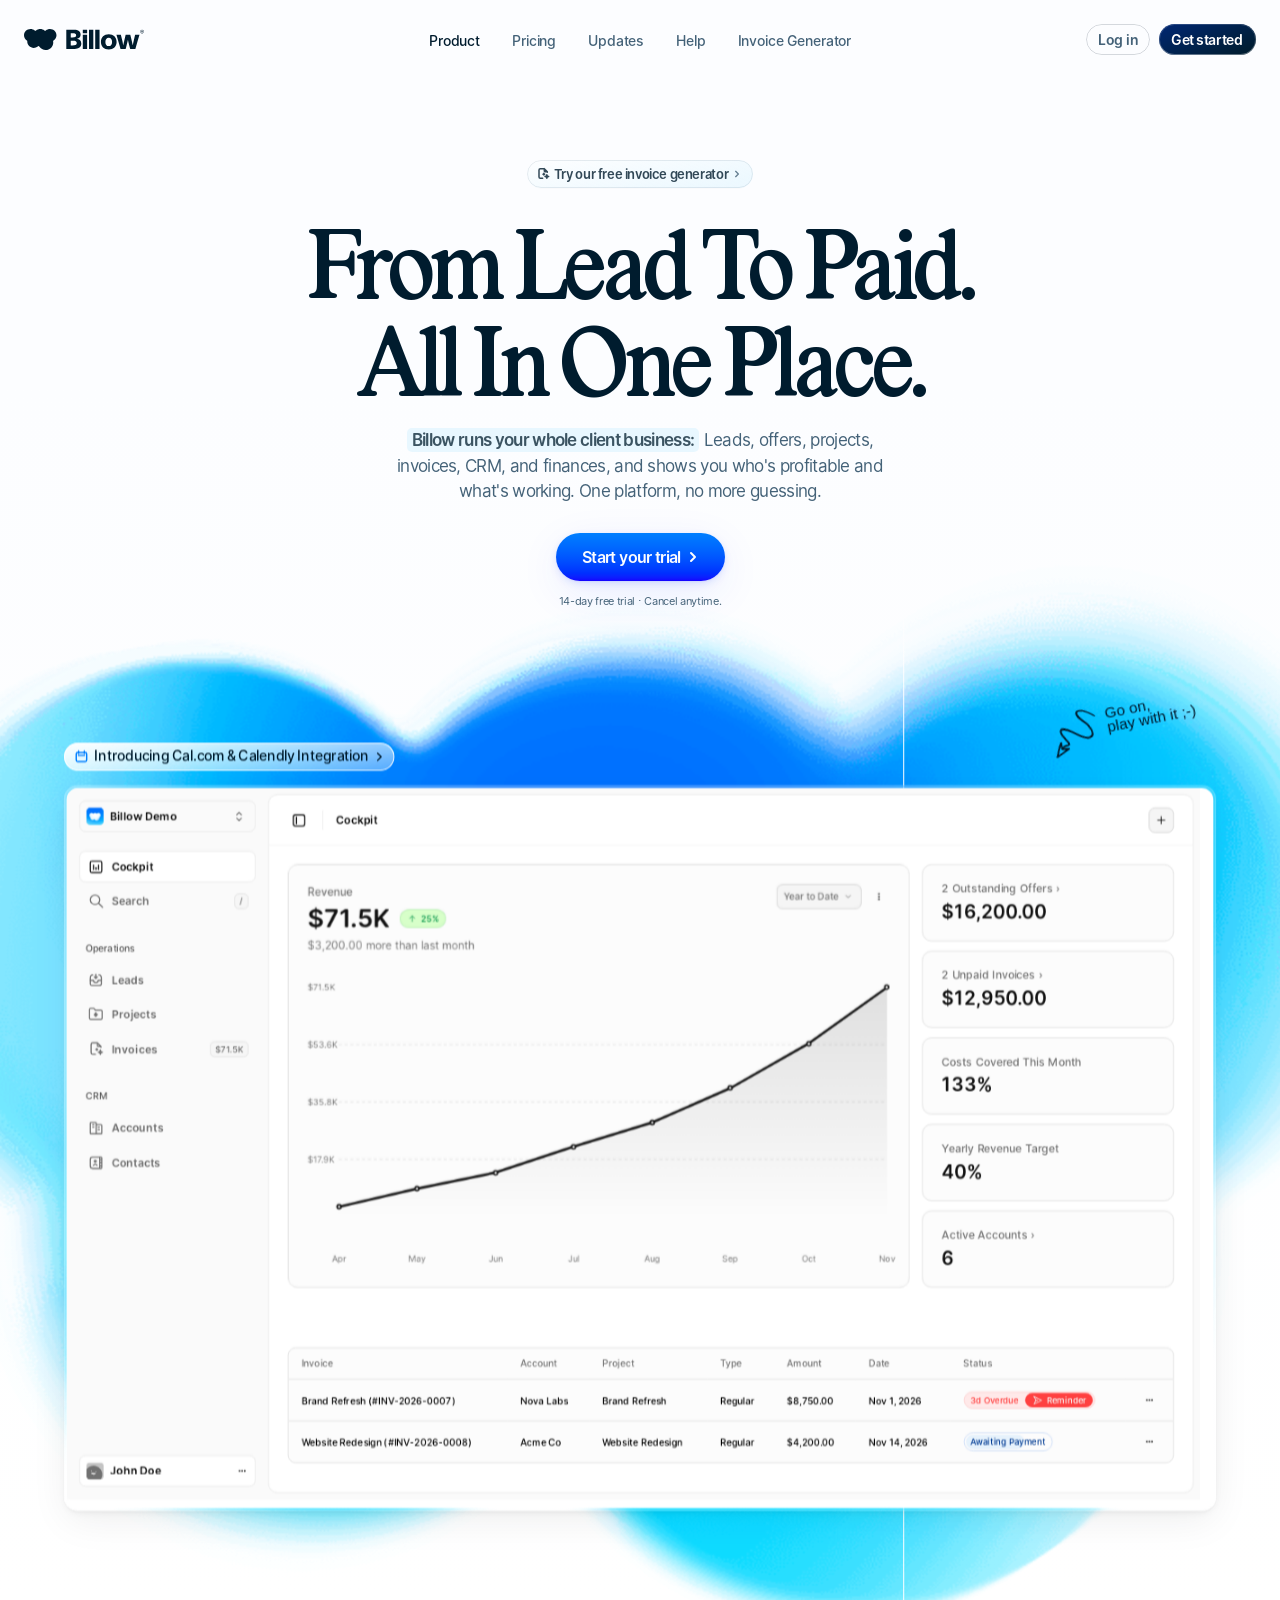
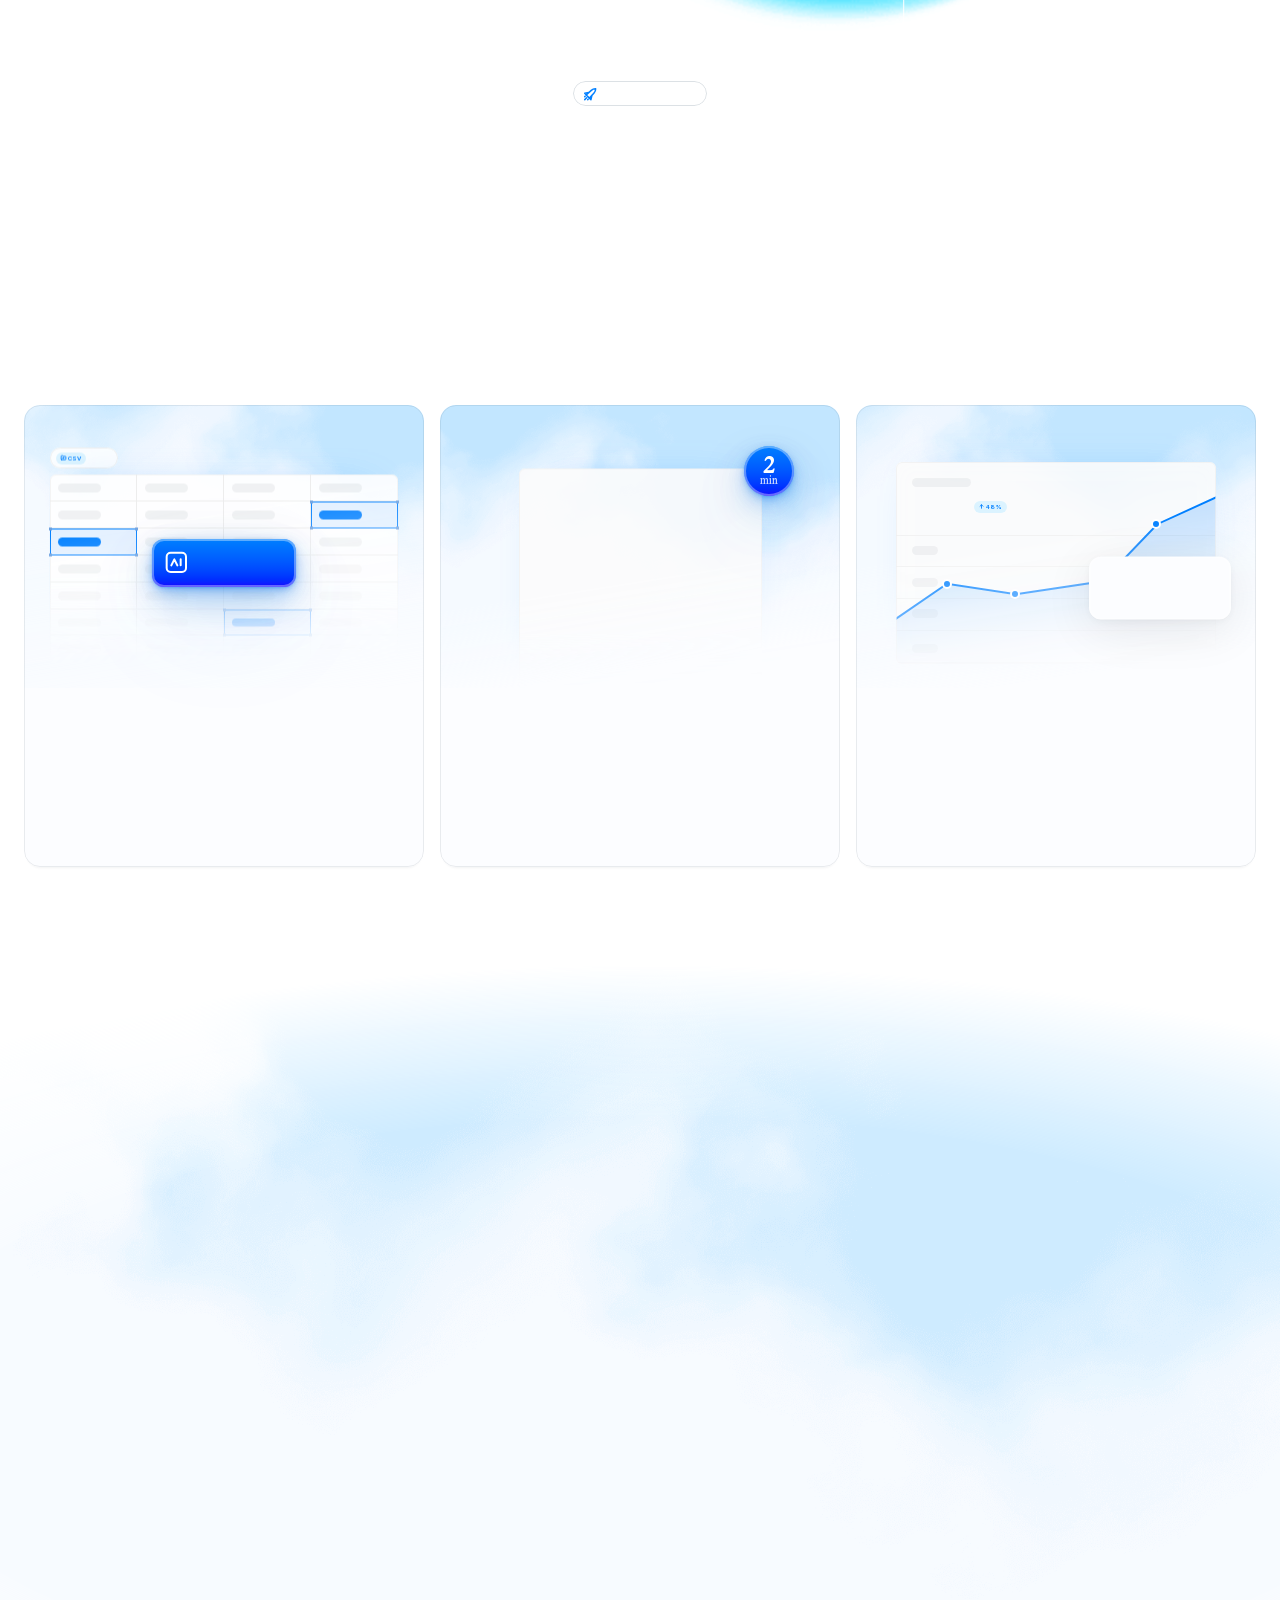
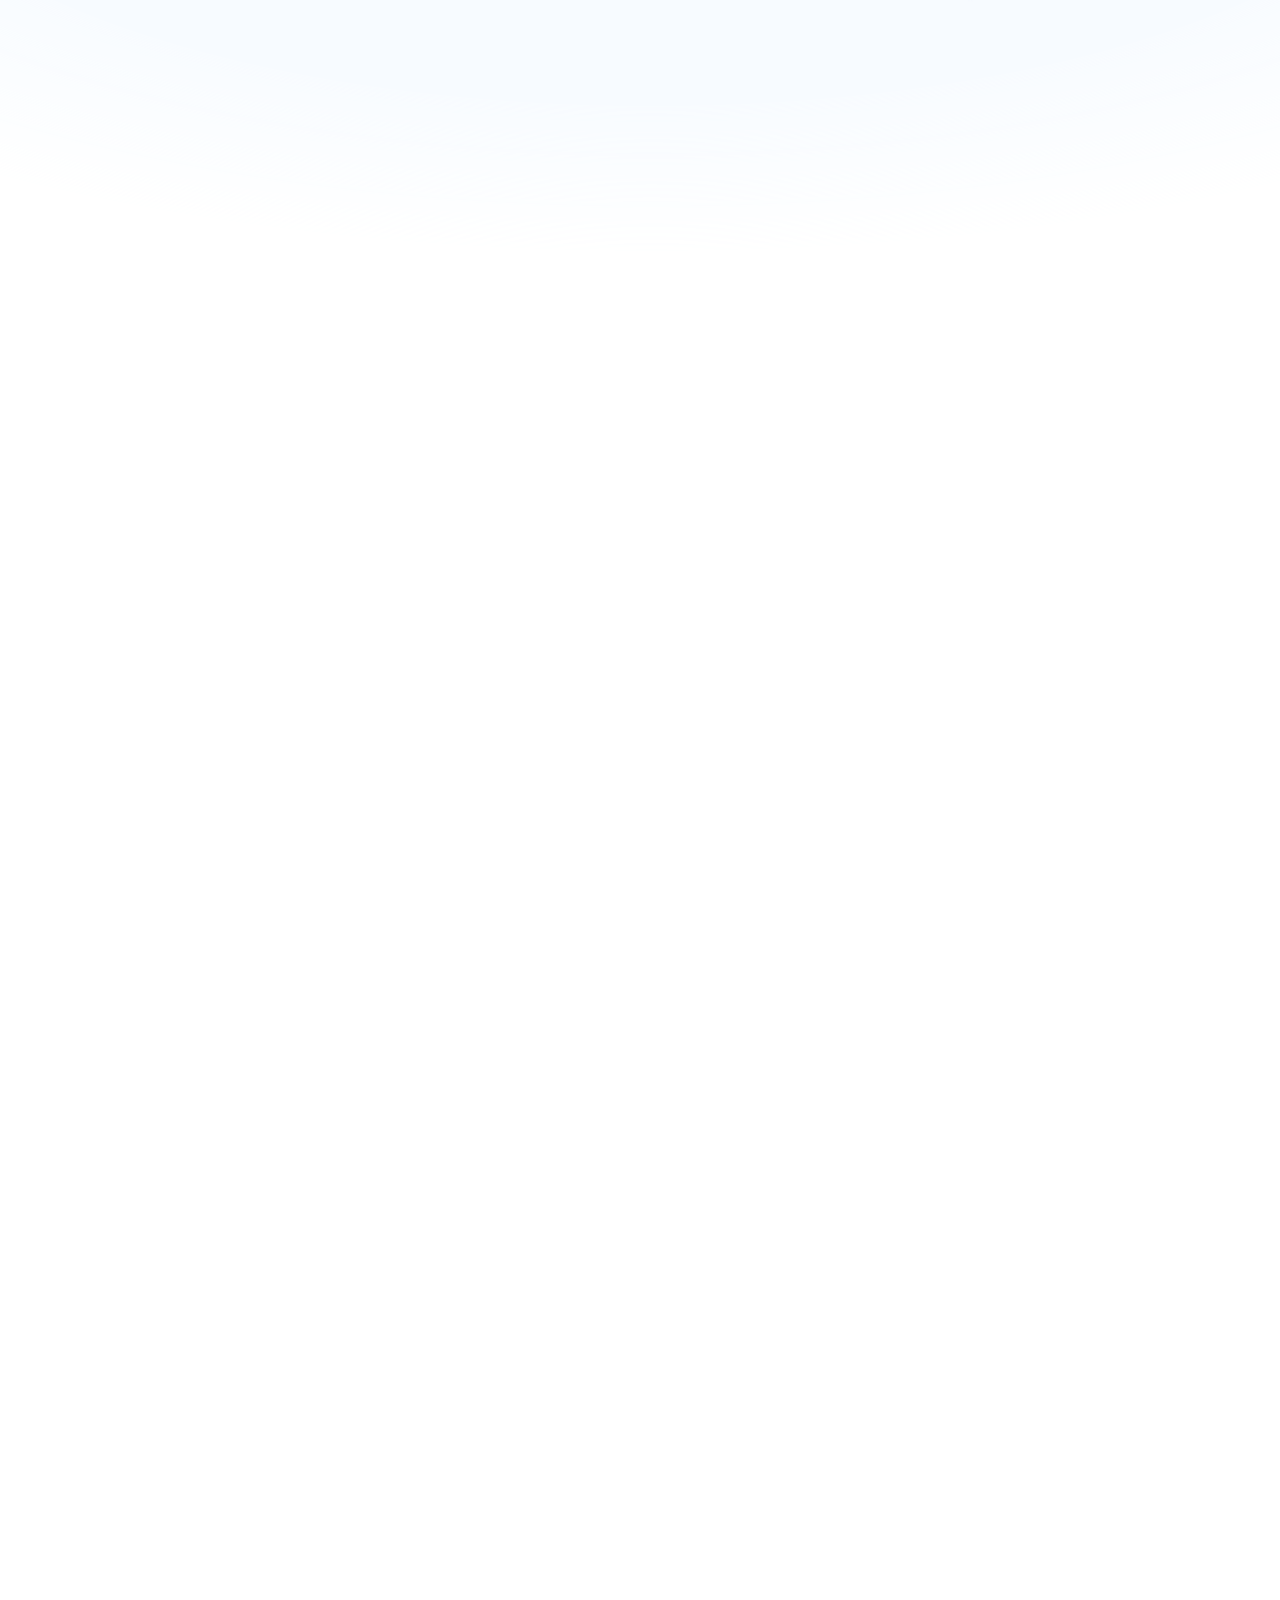
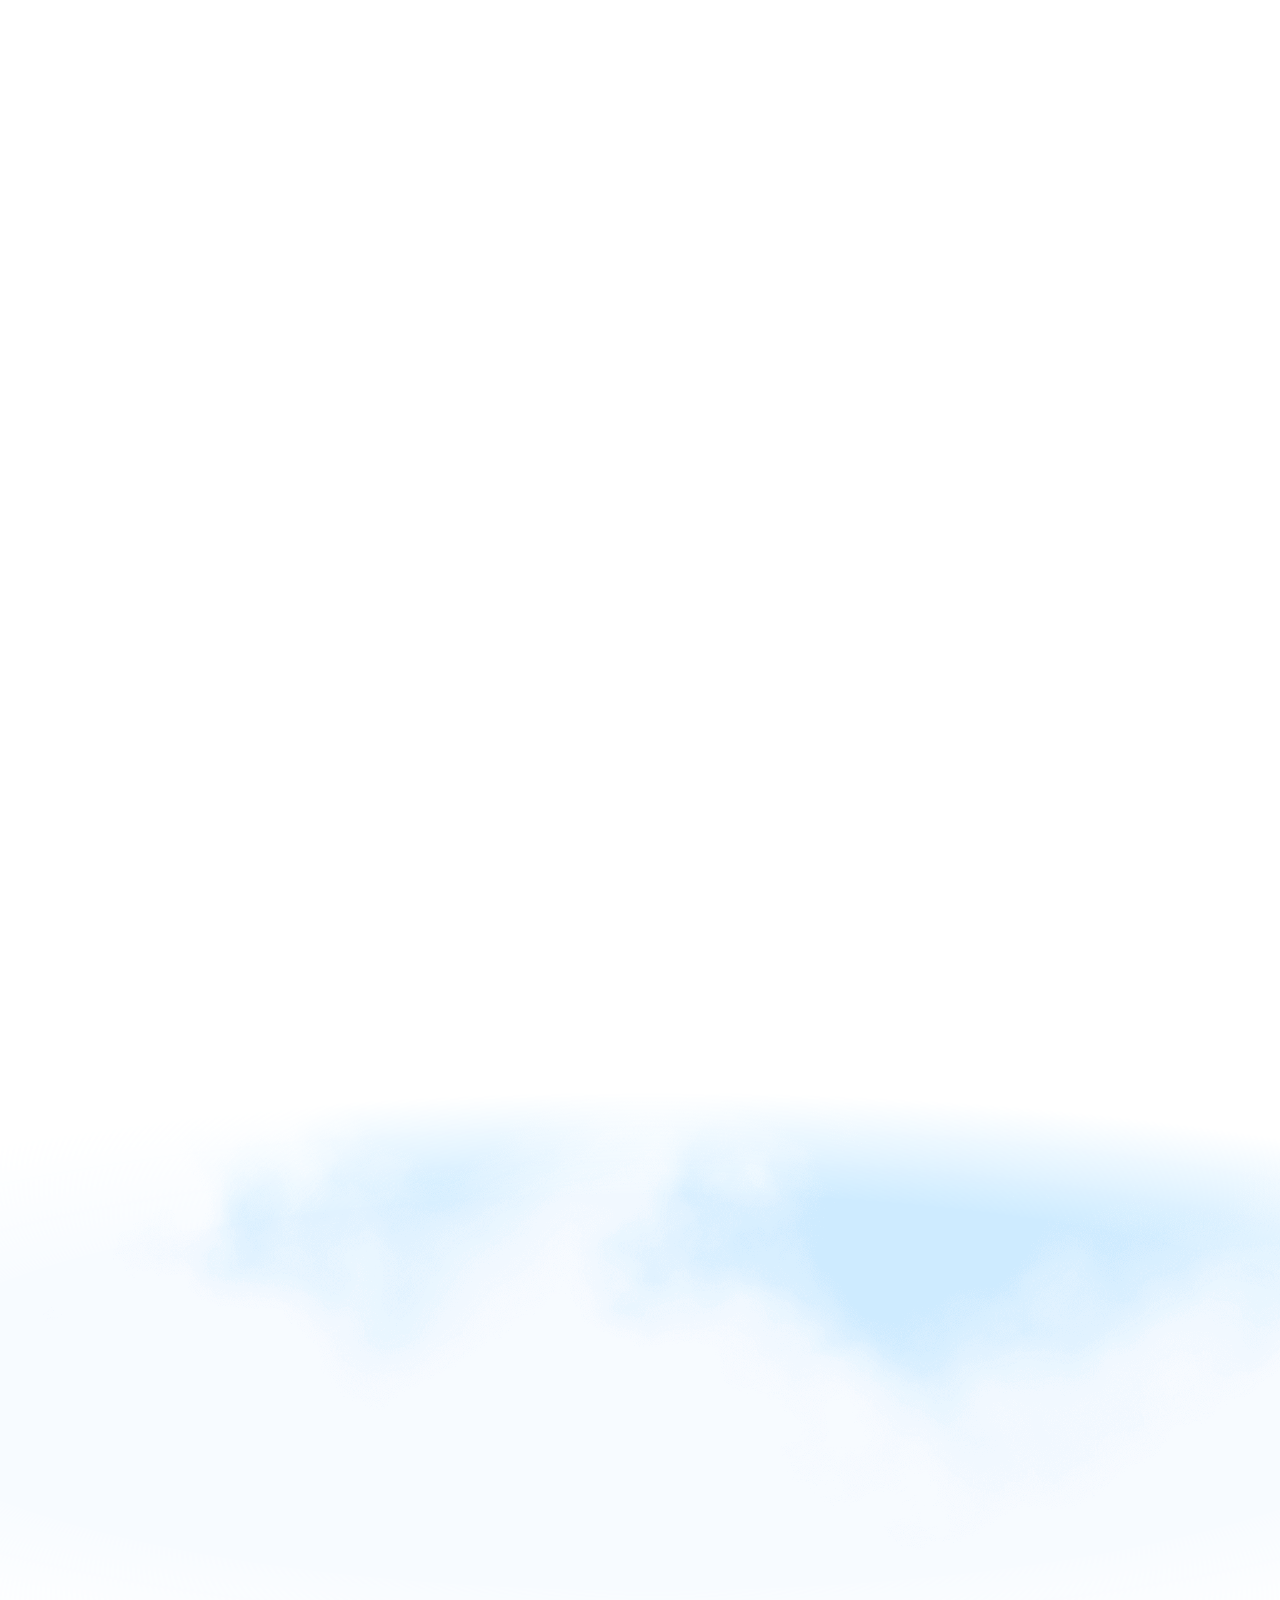
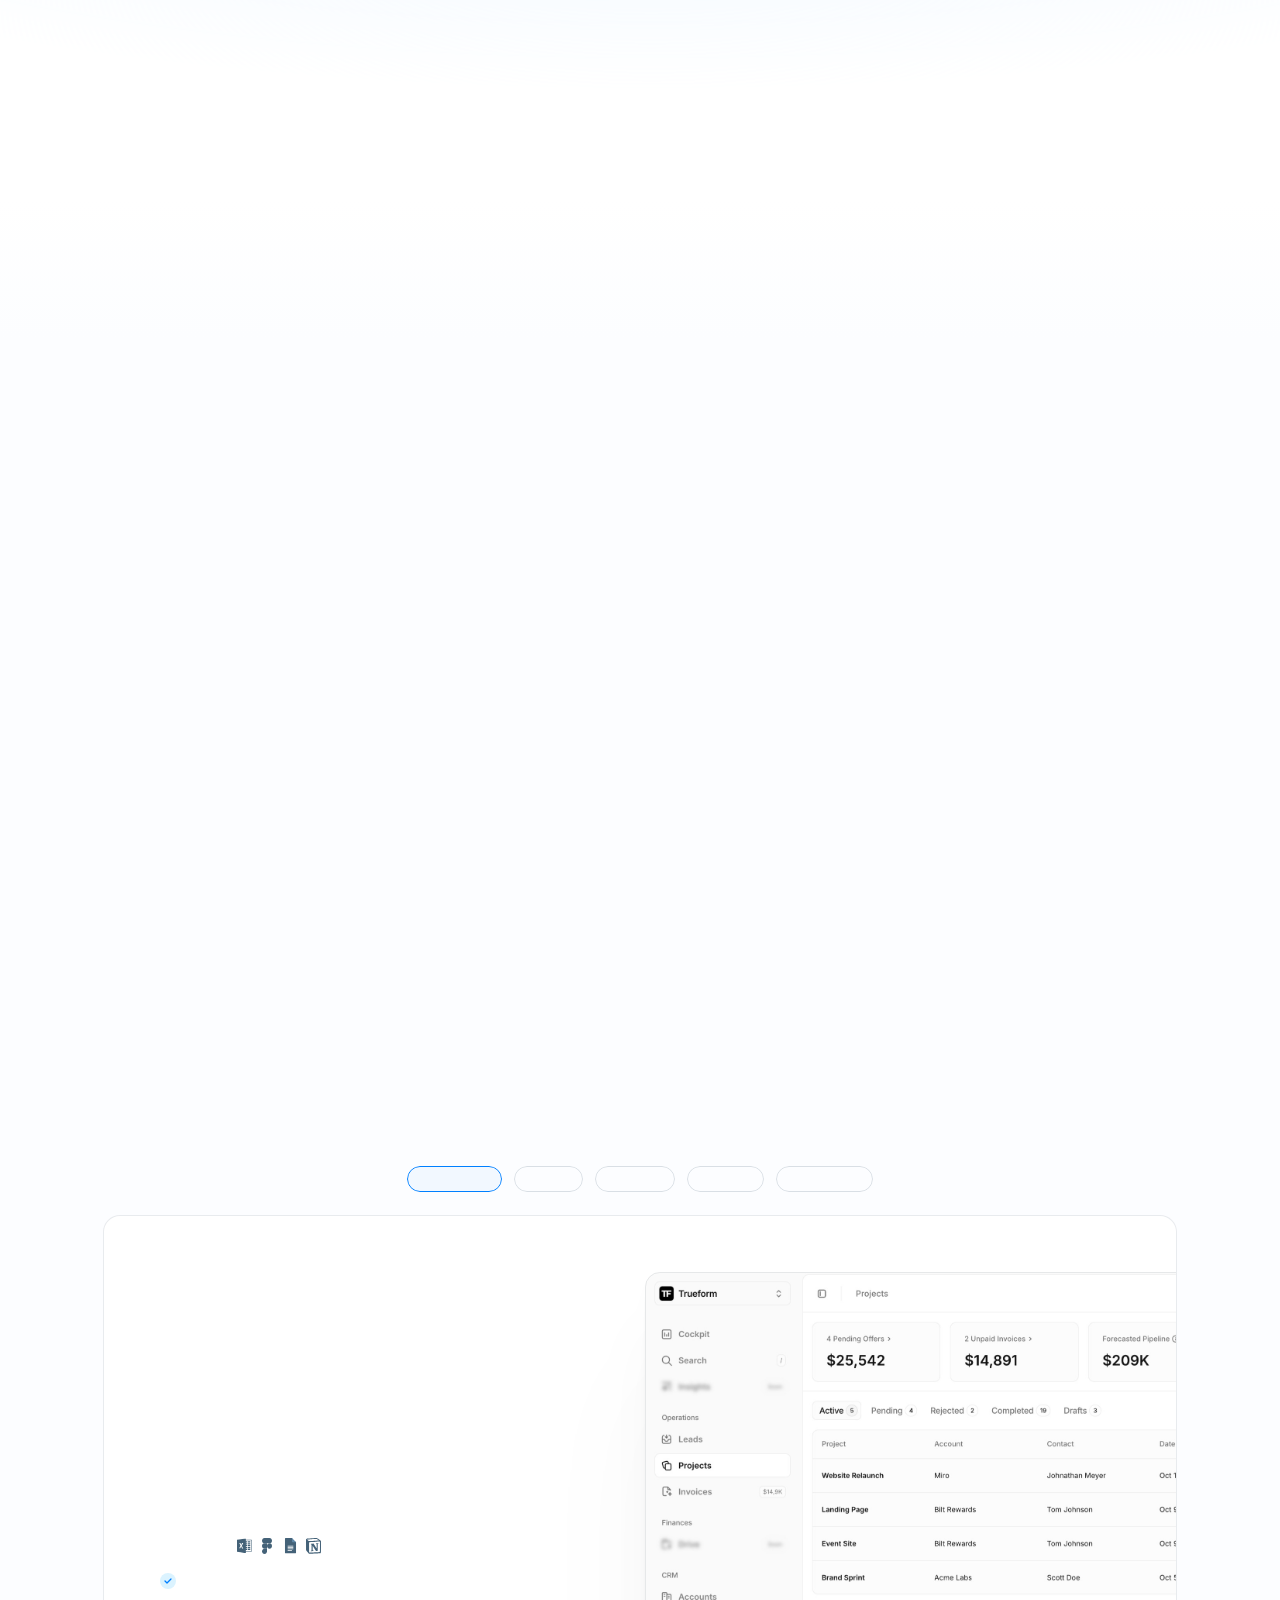
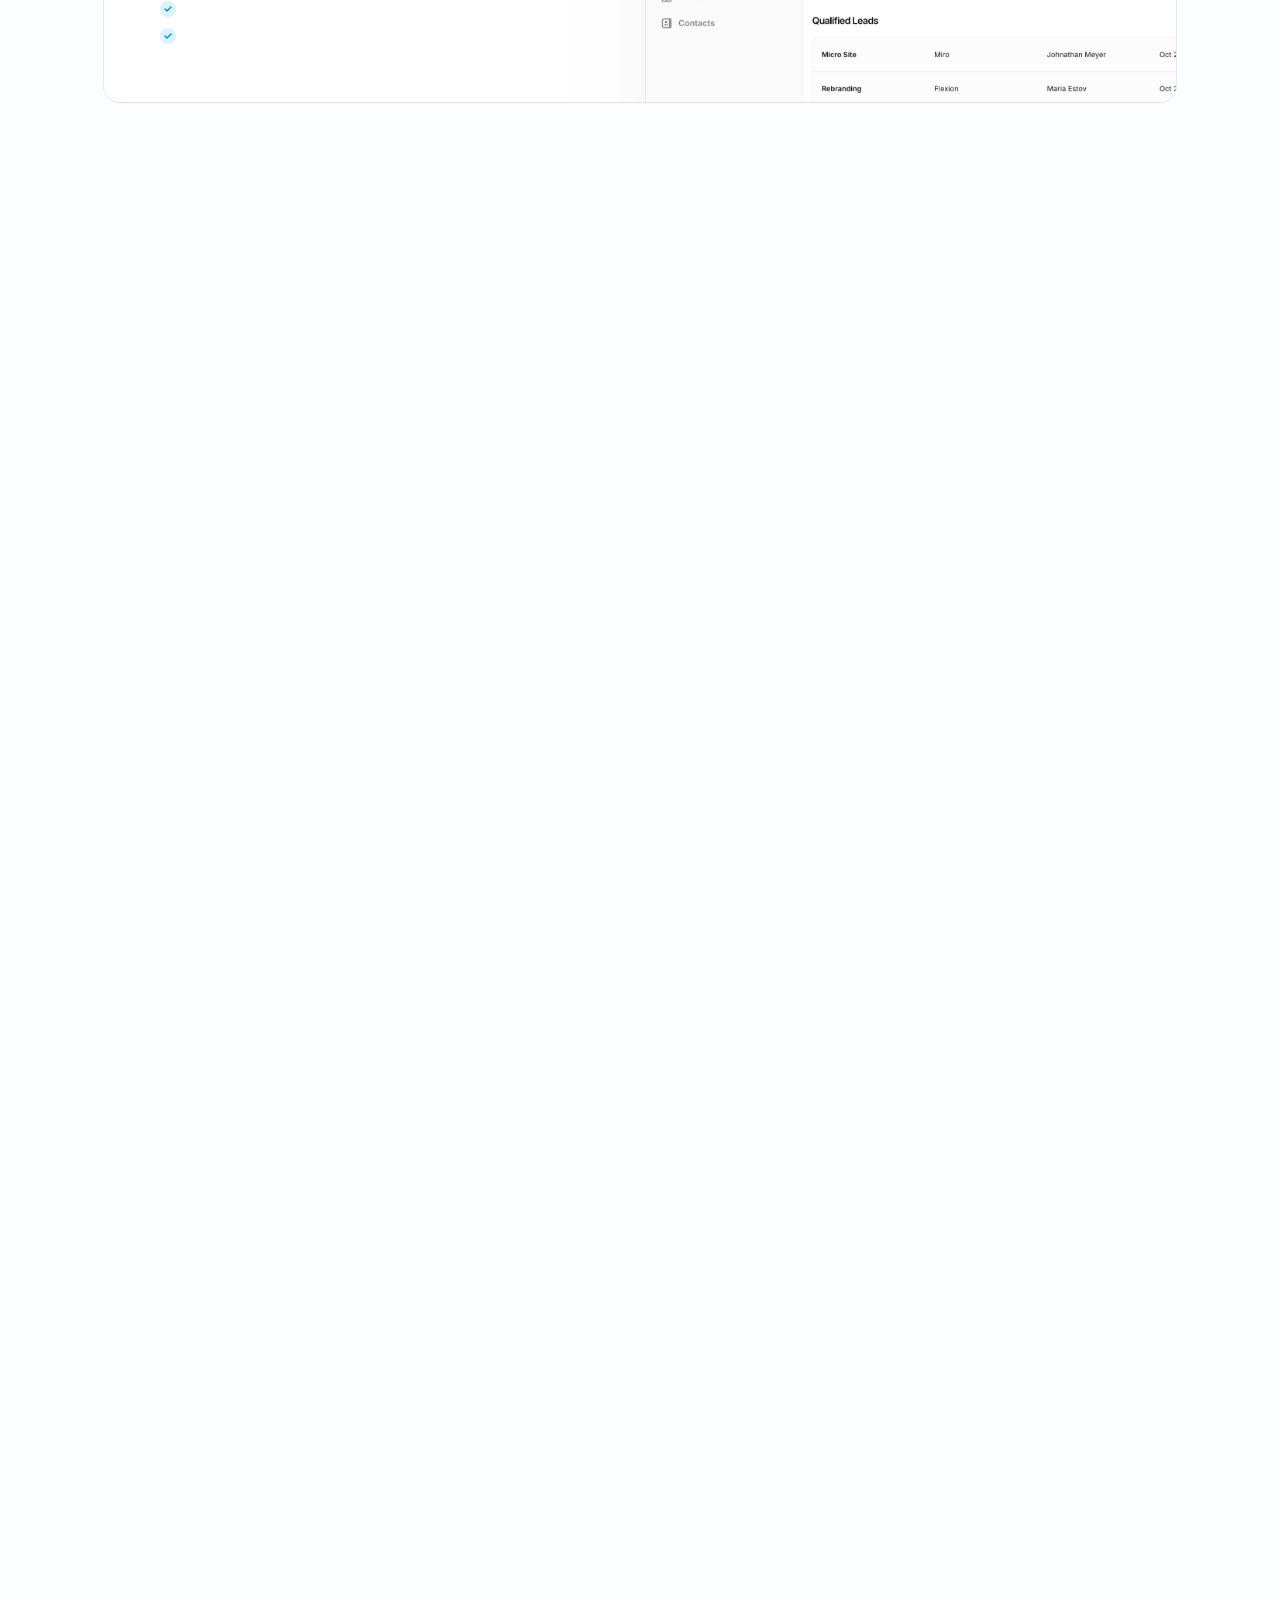
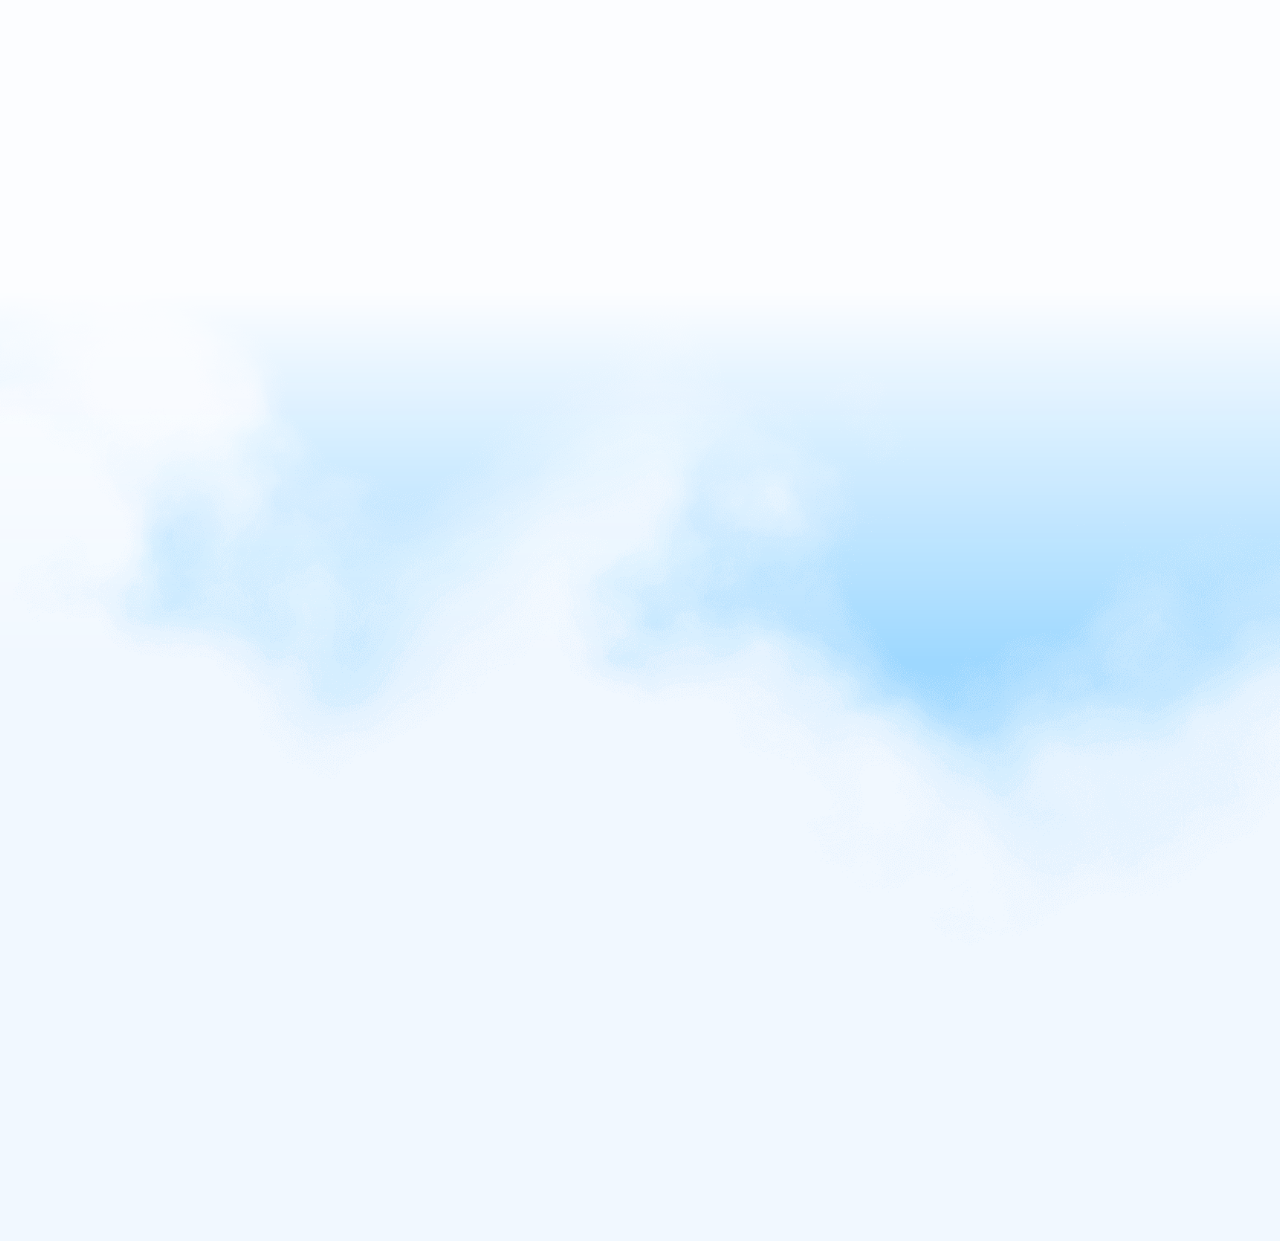
==== commit 6106f227: "seksi why-switch per varian (kartu utuh), lebar fluid 1024/1280, ambang reveal, spasi footer" ====
--- a/d/index.html
+++ b/d/index.html
@@ -1789,7 +1789,7 @@
     line-height: 1.25rem;
     font-weight: 500;
 }
-</style><div class="bd-stage" style="transform: scale(0.874306); height: 903.574px;"><div class="bd-frame"><div class="bd-shell"><div class="bd-sidebar"><div class="bd-sidebar__header"><button type="button" class="bd-workspace-btn"><span class="bd-square-avatar"><img src="../assets/img/utAlAxXMhuNk2BoN1h8GsMyLqTw.png" alt=""></span><span class="bd-workspace-btn__name">Billow Demo</span><svg viewBox="0 0 24 24" fill="none" stroke="currentColor" stroke-width="1.5" stroke-linecap="round" stroke-linejoin="round" class="bd-icon-24 bd-workspace-btn__chevron"><path d="M 9 10 L 12 7 L 15 10"></path><path d="M 0 3 L 3 0 L 6 3" transform="translate(9 14.5) rotate(180 3 1.5)"></path></svg></button></div><nav class="bd-sidebar__content"><div class="bd-nav-group"><div class="bd-nav-group__items"><button type="button" class="bd-nav-item bd-nav-item--active"><svg viewBox="0 0 24 24" fill="none" stroke="currentColor" stroke-width="1.5" stroke-linecap="round" stroke-linejoin="round" class="bd-icon-24"><path d="M 5 7 C 5 5.895 5.895 5 7 5 L 17.5 5 C 18.605 5 19.5 5.895 19.5 7 L 19.5 17.5 C 19.5 18.605 18.605 19.5 17.5 19.5 L 7 19.5 C 5.895 19.5 5 18.605 5 17.5 Z"></path><path d="M 9 15.5 L 9 10"></path><path d="M 15.5 15.5 L 15.5 10"></path><path d="M 12.25 15.5 L 12.25 13"></path></svg><span>Cockpit</span></button><button type="button" class="bd-nav-item"><svg viewBox="0 0 24 24" fill="none" stroke="currentColor" stroke-width="1.5" stroke-linecap="round" stroke-linejoin="round" class="bd-icon-24"><path d="M 20.5 19.5 L 15.5 14.5 M 5 10 C 5 6.686 7.686 4 11 4 C 14.314 4 17 6.686 17 10 C 17 13.314 14.314 16 11 16 C 7.686 16 5 13.314 5 10 Z"></path></svg><span>Search</span><span class="bd-nav-item__badge">/</span></button></div></div><div class="bd-nav-group"><div class="bd-nav-group__label">Operations</div><div class="bd-nav-group__items"><button type="button" class="bd-nav-item"><svg viewBox="0 0 24 24" fill="none" stroke="currentColor" stroke-width="1.5" stroke-linecap="round" stroke-linejoin="round" class="bd-icon-24"><path d="M 12 5 L 12 10"></path><path d="M 14 8 L 12 10"></path><path d="M 10 8 L 12 10"></path><path d="M 16 5.5 C 19.016 5.5 19 8.656 19 10 L 19 17 C 19 17 18.969 19 16 19 C 13.031 19 7 19 7 19 C 7 19 5 18.625 5 17 C 5 15.375 5 10 5 10 C 5 8.781 5.016 5.5 8 5.5"></path><path d="M 5 12.5 L 9 12.5 C 9 14 9.531 15.5 12 15.5 C 14.469 15.5 15 13.969 15 12.5 L 19 12.5"></path></svg><span>Leads</span></button><button type="button" class="bd-nav-item"><svg viewBox="0 0 24 24" fill="none" stroke="currentColor" stroke-width="1.5" stroke-linecap="round" stroke-linejoin="round" class="bd-icon-24"><path d="M 10.028 12.28 L 12.136 9.5 L 11.883 11.5 L 13.861 11.5 C 13.915 11.5 13.964 11.531 13.987 11.579 C 14.01 11.628 14.002 11.685 13.968 11.726 L 11.63 14.5 L 11.883 12.5 L 10.139 12.5 C 10.086 12.5 10.038 12.471 10.015 12.424 C 9.991 12.377 9.996 12.322 10.028 12.28 Z"></path><path d="M 5.6 18 L 18.4 18 C 19.284 18 20 17.304 20 16.444 L 20 7.889 C 20 7.03 19.284 6.333 18.4 6.333 L 11.2 6.333 L 9.838 4.346 C 9.689 4.13 9.439 4 9.172 4 L 5.6 4 C 4.716 4 4 4.696 4 5.556 L 4 16.444 C 4 17.304 4.716 18 5.6 18 Z"></path></svg><span>Projects</span></button><button type="button" class="bd-nav-item"><svg viewBox="0 0 24 24" fill="none" stroke="currentColor" stroke-width="1.5" stroke-linecap="round" stroke-linejoin="round" class="bd-icon-24"><path d="M 18.5 8.5 L 14 4 M 18.5 8.5 L 15 8.5 C 14.448 8.5 14 8.052 14 7.5 L 14 4 M 18.5 8.5 L 18.5 9.5 M 14 4 L 8 4 C 6.895 4 6 4.895 6 6 L 6 16.5 C 6 17.605 6.895 18.5 8 18.5 L 11.5 18.5 M 17.75 13 C 17.75 13 17.75 15.75 15 15.75 C 17.75 15.75 17.75 18.5 17.75 18.5 C 17.75 18.5 17.75 15.75 20.5 15.75 C 17.75 15.75 17.75 13 17.75 13 Z M 13.25 11 C 13.25 11 13.25 12.25 12 12.25 C 13.25 12.25 13.25 13.5 13.25 13.5 C 13.25 13.5 13.25 12.25 14.5 12.25 C 13.25 12.25 13.25 11 13.25 11 Z"></path></svg><span>Invoices</span><span class="bd-nav-item__badge">$71.5K</span></button></div></div><div class="bd-nav-group"><div class="bd-nav-group__label">CRM</div><div class="bd-nav-group__items"><button type="button" class="bd-nav-item"><svg viewBox="0 0 24 24" fill="none" stroke="currentColor" stroke-width="1.5" stroke-linecap="round" stroke-linejoin="round" class="bd-icon-24"><path d="M 8 8.025 L 9.5 8.025 M 8 11.025 L 9.5 11.025 M 15 14.025 L 16.5 14.025 M 15 11.025 L 16.5 11.025 M 12.5 19.5 L 12.5 6 C 12.5 5.448 12.052 5 11.5 5 L 6 5 C 5.448 5 5 5.448 5 6 L 5 18.5 C 5 19.052 5.448 19.5 6 19.5 Z M 12.5 19.5 L 18.5 19.5 C 19.052 19.5 19.5 19.052 19.5 18.5 L 19.5 9 C 19.5 8.448 19.052 8 18.5 8 L 13 8"></path></svg><span>Accounts</span></button><button type="button" class="bd-nav-item"><svg viewBox="0 0 24 24" fill="none" stroke="currentColor" stroke-width="1.5" stroke-linecap="round" stroke-linejoin="round" class="bd-icon-24"><path d="M 17 5 L 18.5 5 C 19.052 5 19.5 5.448 19.5 6 L 19.5 8.5 M 17 5 L 8 5 C 6.343 5 5 6.343 5 8 L 5 16.5 C 5 18.157 6.343 19.5 8 19.5 L 17 19.5 M 17 5 L 17 8.5 M 17 19.5 L 18.5 19.5 C 19.052 19.5 19.5 19.052 19.5 18.5 L 19.5 16 M 17 19.5 L 17 16 M 17 8.5 L 19.5 8.5 M 17 8.5 L 17 12.25 M 19.5 8.5 L 19.5 12.25 M 17 16 L 19.5 16 M 17 16 L 17 12.25 M 19.5 16 L 19.5 12.25 M 17 12.25 L 19.5 12.25 M 9 15.5 C 9 15.5 9.675 14 11.25 14 C 12.825 14 13.5 15.5 13.5 15.5 M 12.5 10.25 C 12.5 10.94 11.94 11.5 11.25 11.5 C 10.56 11.5 10 10.94 10 10.25 C 10 9.56 10.56 9 11.25 9 C 11.94 9 12.5 9.56 12.5 10.25 Z"></path></svg><span>Contacts</span></button></div></div></nav><div class="bd-sidebar__footer"><button type="button" class="bd-user-btn"><span class="bd-square-avatar"><svg viewBox="0 0 36 36" width="22" height="22" role="img"><mask id=":r4:" maskUnits="userSpaceOnUse" x="0" y="0" width="36" height="36"><rect width="36" height="36" fill="#FFFFFF"></rect></mask><g mask="url(#:r4:)"><rect width="36" height="36" fill="#C4C4C4"></rect><rect width="36" height="36" fill="#717171" rx="36" transform="translate(-3 7) rotate(147 18 18) scale(1)"></rect><g transform="translate(-3 3.5) rotate(7 18 18)"><path d="M13,19 a1,0.75 0 0,0 10,0" fill="#FFFFFF"></path><rect x="12" y="14" width="1.5" height="2" rx="1" fill="#FFFFFF"></rect><rect x="22" y="14" width="1.5" height="2" rx="1" fill="#FFFFFF"></rect></g></g></svg></span><span class="bd-user-btn__name">John Doe</span><svg viewBox="0 0 24 24" fill="none" stroke="currentColor" stroke-width="1.5" stroke-linecap="round" stroke-linejoin="round" class="bd-icon-16"><path d="M 7 11 C 7.552 11 8 11.448 8 12 C 8 12.552 7.552 13 7 13 C 6.448 13 6 12.552 6 12 C 6 11.448 6.448 11 7 11 Z"></path><path d="M 12 11 C 12.552 11 13 11.448 13 12 C 13 12.552 12.552 13 12 13 C 11.448 13 11 12.552 11 12 C 11 11.448 11.448 11 12 11 Z"></path><path d="M 17 11 C 17.552 11 18 11.448 18 12 C 18 12.552 17.552 13 17 13 C 16.448 13 16 12.552 16 12 C 16 11.448 16.448 11 17 11 Z"></path></svg></button></div></div><div class="bd-content"><div class="bd-header"><button type="button" class="bd-icon-btn bd-icon-btn--ghost" aria-label="Toggle sidebar"><svg viewBox="0 0 24 24" fill="none" stroke="currentColor" stroke-width="1.5" stroke-linecap="round" stroke-linejoin="round" class="bd-icon-24"><path d="M 9 8 L 9 16.5 M 8 19.5 L 16.5 19.5 C 18.157 19.5 19.5 18.157 19.5 16.5 L 19.5 8 C 19.5 6.343 18.157 5 16.5 5 L 8 5 C 6.343 5 5 6.343 5 8 L 5 16.5 C 5 18.157 6.343 19.5 8 19.5 Z"></path></svg></button><div class="bd-header__divider"></div><span class="bd-header__title">Cockpit</span><div class="bd-header__spacer"></div><button type="button" class="bd-icon-btn bd-icon-btn--secondary" aria-label="Create"><svg viewBox="0 0 24 24" fill="none" stroke="currentColor" stroke-width="1.5" stroke-linecap="round" stroke-linejoin="round" class="bd-icon-20"><path d="M 12 6 L 12 18"></path><path d="M 18 12 L 6 12"></path></svg></button></div><div class="bd-page-container bd-page-container--cockpit"><div class="bd-cockpit-grid"><div class="bd-card bd-card--2 bd-revenue-card"><div class="bd-revenue-card__controls"><button type="button" class="bd-select-trigger">Year to Date<svg viewBox="0 0 24 24" fill="none" stroke="currentColor" stroke-width="1.5" stroke-linecap="round" stroke-linejoin="round" class="bd-icon-16"><path d="M 0 4 L 4 0 L 8 4" transform="translate(8 10) rotate(180 4 2)"></path></svg></button><button type="button" class="bd-icon-btn bd-icon-btn--ghost" aria-label="Chart settings"><svg viewBox="0 0 24 24" fill="none" stroke="currentColor" stroke-width="1.5" stroke-linecap="round" stroke-linejoin="round" class="bd-icon-18 bd-rotate-90"><path d="M 7 11 C 7.552 11 8 11.448 8 12 C 8 12.552 7.552 13 7 13 C 6.448 13 6 12.552 6 12 C 6 11.448 6.448 11 7 11 Z"></path><path d="M 12 11 C 12.552 11 13 11.448 13 12 C 13 12.552 12.552 13 12 13 C 11.448 13 11 12.552 11 12 C 11 11.448 11.448 11 12 11 Z"></path><path d="M 17 11 C 17.552 11 18 11.448 18 12 C 18 12.552 17.552 13 17 13 C 16.448 13 16 12.552 16 12 C 16 11.448 16.448 11 17 11 Z"></path></svg></button></div><div class="bd-revenue-card__header"><p class="bd-label">Revenue</p><div class="bd-revenue-card__total-row"><p class="bd-revenue-card__total">$71.5K</p><span class="bd-badge bd-badge--green"><svg viewBox="0 0 24 24" fill="none" stroke="currentColor" stroke-width="1.5" stroke-linecap="round" stroke-linejoin="round" class="bd-icon-14"><path d="M 0 5 L 5 0 L 10 5" transform="translate(7 6)"></path><path d="M 0 0 L 0 12" transform="translate(12 6)"></path></svg>25%</span></div><p class="bd-comparison">$3,200.00 more than last month</p></div><div class="bd-chart"><svg viewBox="0 0 760 220" class="bd-chart__svg" preserveAspectRatio="none"><defs><linearGradient id="bd-revenue-gradient" x1="0" y1="0" x2="0" y2="1"><stop offset="0%" stop-color="var(--bd-text)" stop-opacity="0.12"></stop><stop offset="100%" stop-color="var(--bd-text)" stop-opacity="0"></stop></linearGradient></defs><line x1="4" x2="756" y1="147" y2="147" class="bd-chart__grid"></line><line x1="4" x2="756" y1="102" y2="102" class="bd-chart__grid"></line><line x1="4" x2="756" y1="57" y2="57" class="bd-chart__grid"></line><path d="M 4.0 184.3 L 111.4 170.0 L 218.9 157.4 L 326.3 137.0 L 433.7 118.1 L 541.1 91.1 L 648.6 56.0 L 756.0 12.0 L 756.0 192.0 L 4.0 192.0 Z" fill="url(#bd-revenue-gradient)" stroke="none"></path><path d="M 4.0 184.3 L 111.4 170.0 L 218.9 157.4 L 326.3 137.0 L 433.7 118.1 L 541.1 91.1 L 648.6 56.0 L 756.0 12.0" class="bd-chart__line"></path></svg><div class="bd-chart__dots"><span class="bd-chart__dot" style="left: 0.526316%; top: 83.7752%;"></span><span class="bd-chart__dot" style="left: 14.6617%; top: 77.2797%;"></span><span class="bd-chart__dot" style="left: 28.797%; top: 71.5337%;"></span><span class="bd-chart__dot" style="left: 42.9323%; top: 62.2901%;"></span><span class="bd-chart__dot" style="left: 57.0677%; top: 53.6711%;"></span><span class="bd-chart__dot" style="left: 71.203%; top: 41.4296%;"></span><span class="bd-chart__dot" style="left: 85.3383%; top: 25.4407%;"></span><span class="bd-chart__dot" style="left: 99.4737%; top: 5.45455%;"></span></div><div class="bd-chart__y-labels"><span style="top: 66.8182%;">$17.9K</span><span style="top: 46.3636%;">$35.8K</span><span style="top: 25.9091%;">$53.6K</span><span style="top: 5.45455%;">$71.5K</span></div><div class="bd-chart__x-labels"><span style="left: 0.526316%;">Apr</span><span style="left: 14.6617%;">May</span><span style="left: 28.797%;">Jun</span><span style="left: 42.9323%;">Jul</span><span style="left: 57.0677%;">Aug</span><span style="left: 71.203%;">Sep</span><span style="left: 85.3383%;">Oct</span><span style="left: 99.4737%;">Nov</span></div></div></div><div class="bd-stats-rail"><div class="bd-card bd-card--2 bd-stat-tile bd-stat-tile--link"><p class="bd-label">2 Outstanding Offers ›</p><p class="bd-value">$16,200.00</p></div><div class="bd-card bd-card--2 bd-stat-tile bd-stat-tile--link"><p class="bd-label">2 Unpaid Invoices ›</p><p class="bd-value">$12,950.00</p></div><div class="bd-card bd-card--2 bd-stat-tile"><p class="bd-label">Costs Covered This Month</p><p class="bd-value">133%</p></div><div class="bd-card bd-card--2 bd-stat-tile"><p class="bd-label">Yearly Revenue Target</p><p class="bd-value">40%</p></div><div class="bd-card bd-card--2 bd-stat-tile bd-stat-tile--link"><p class="bd-label">Active Accounts ›</p><p class="bd-value">6</p></div></div></div><div class="bd-section"><h2 class="bd-heading-sm">Open Invoices</h2><div class="bd-table-wrap"><table class="bd-table"><thead><tr><th>Invoice</th><th>Account</th><th>Project</th><th>Type</th><th>Amount</th><th>Date</th><th>Status</th><th class="bd-table__action-col"></th></tr></thead><tbody><tr class="bd-tr-clickable"><td class="bd-truncate">Brand Refresh (#INV-2026-0007)</td><td>Nova Labs</td><td>Brand Refresh</td><td>Regular</td><td class="bd-tabular">$8,750.00</td><td>Nov 1, 2026</td><td><span class="bd-badge bd-badge--red bd-badge--with-action">3d Overdue<span class="bd-badge__action-slot"><button type="button" class="bd-badge__action"><span class="bd-badge__action-label"><svg viewBox="0 0 24 24" fill="none" stroke="currentColor" stroke-width="1.5" stroke-linecap="round" stroke-linejoin="round" class="bd-icon-16"><path d="M 0 14.5 L 7.25 0 L 14.5 14.5 L 7.25 11 Z M 7.25 10.75 L 7.25 8" transform="translate(5 5) rotate(90 7.25 7.25)"></path></svg>Reminder</span></button></span></span></td><td><button type="button" class="bd-icon-btn bd-icon-btn--ghost" aria-label="Actions"><svg viewBox="0 0 24 24" fill="none" stroke="currentColor" stroke-width="1.5" stroke-linecap="round" stroke-linejoin="round" class="bd-icon-18"><path d="M 7 11 C 7.552 11 8 11.448 8 12 C 8 12.552 7.552 13 7 13 C 6.448 13 6 12.552 6 12 C 6 11.448 6.448 11 7 11 Z"></path><path d="M 12 11 C 12.552 11 13 11.448 13 12 C 13 12.552 12.552 13 12 13 C 11.448 13 11 12.552 11 12 C 11 11.448 11.448 11 12 11 Z"></path><path d="M 17 11 C 17.552 11 18 11.448 18 12 C 18 12.552 17.552 13 17 13 C 16.448 13 16 12.552 16 12 C 16 11.448 16.448 11 17 11 Z"></path></svg></button></td></tr><tr class="bd-tr-clickable"><td class="bd-truncate">Website Redesign (#INV-2026-0008)</td><td>Acme Co</td><td>Website Redesign</td><td>Regular</td><td class="bd-tabular">$4,200.00</td><td>Nov 14, 2026</td><td><span class="bd-progress-badge"><span class="bd-progress-badge__fill" style="width: max(67%, 1.4rem);"></span><span class="bd-progress-badge__label">Awaiting Payment</span></span></td><td><button type="button" class="bd-icon-btn bd-icon-btn--ghost" aria-label="Actions"><svg viewBox="0 0 24 24" fill="none" stroke="currentColor" stroke-width="1.5" stroke-linecap="round" stroke-linejoin="round" class="bd-icon-18"><path d="M 7 11 C 7.552 11 8 11.448 8 12 C 8 12.552 7.552 13 7 13 C 6.448 13 6 12.552 6 12 C 6 11.448 6.448 11 7 11 Z"></path><path d="M 12 11 C 12.552 11 13 11.448 13 12 C 13 12.552 12.552 13 12 13 C 11.448 13 11 12.552 11 12 C 11 11.448 11.448 11 12 11 Z"></path><path d="M 17 11 C 17.552 11 18 11.448 18 12 C 18 12.552 17.552 13 17 13 C 16.448 13 16 12.552 16 12 C 16 11.448 16.448 11 17 11 Z"></path></svg></button></td></tr></tbody></table></div></div></div></div></div></div></div></div></div></div></div><div class="framer-g7j0c" data-framer-name="Image" draggable="false" style="will-change: transform; opacity: 1; transform: translateX(-50%);"><div style="position:absolute;border-radius:inherit;corner-shape:inherit;top:0;right:0;bottom:0;left:0" data-framer-background-image-wrapper="true"><img decoding="auto" width="1200" height="630" sizes="(min-width: 1440px) max(2688px, calc(max((min(100vw, 1280px) - 120px) / 2, 1px) + 145px)), (min-width: 810px) and (max-width: 1199.98px) max(1610px, 538px), (min-width: 1200px) and (max-width: 1439.98px) max(2412px, calc(max((min(100vw, 1280px) - 120px) / 2, 1px) + 145px)), (max-width: 809.98px) max(min(min(100vw, 1440px) * 2.2003, 819px), 428px)" srcset="../assets/img/inGBgoGPnEP4nMT9bcCSS1yeaz0@512.png 512w,../assets/img/inGBgoGPnEP4nMT9bcCSS1yeaz0@1024.png 1024w,../assets/img/inGBgoGPnEP4nMT9bcCSS1yeaz0.png 1200w" src="../assets/img/inGBgoGPnEP4nMT9bcCSS1yeaz0.png" alt="" style="display:block;width:100%;height:100%;border-radius:inherit;corner-shape:inherit;object-position:center;object-fit:cover" draggable="false"></div></div></div></div></div><div class="framer-8bgyeg" data-framer-name="How it works" id="how-it-works"><div class="framer-15t3heo"><div class="framer-17qvdi3"><div class="framer-ezhtr1"><div class="ssr-variant"><div class="framer-1dk67kn-container"><div class="framer-Hwxl0 framer-17nbjo6 framer-v-17nbjo6" data-border="true" data-framer-name="Variant 1" style="--border-bottom-width: 0.5px; --border-color: rgba(68, 98, 120, 0.19); --border-left-width: 0.5px; --border-right-width: 0.5px; --border-style: solid; --border-top-width: 0.5px; border-radius: 50px; opacity: 1;"><svg class="framer-jnFNj framer-wvjqan" role="presentation" viewBox="0 0 24 24" style="--1athn6p: var(--token-f45ca844-3a07-4e15-b59e-88e0aaa95900, color(display-p3 0.15964199115675362 0.4892811296534017 0.983739837398374)); --1jg4wi1: 2; opacity: 1;"><use href="#3015882372"></use></svg><div class="framer-1lveark" data-framer-component-type="RichTextContainer" style="--extracted-r6o4lv: var(--token-bd7d1652-1daa-48fc-b133-d0a82e62fe7a, rgb(0, 28, 46)); --framer-link-text-color: rgb(0, 153, 255); --framer-link-text-decoration: underline; transform: none; opacity: 1;"><p dir="auto" class="framer-text" style="--font-selector:Qkk7T3BlbiBSdW5kZS9NZWRpdW0vdjA=;--framer-font-family:&quot;Open Runde&quot;, &quot;Open Runde Placeholder&quot;, sans-serif;--framer-font-size:13px;--framer-font-weight:500;--framer-letter-spacing:-0.02em;--framer-line-height:1.5em;--framer-text-alignment:left;--framer-text-color:var(--extracted-r6o4lv, var(--token-bd7d1652-1daa-48fc-b133-d0a82e62fe7a, rgb(0, 28, 46)))">Getting started</p></div></div></div></div><div class="framer-wh5obp"><div class="framer-18mhf4a"><div class="ssr-variant hidden-15uit14"><div class="framer-za60wj" data-framer-component-type="RichTextContainer" style="transform:none"><h2 class="framer-text framer-styles-preset-2slaid" data-styles-preset="eiQrZ3vSg" dir="auto">Send your first invoice in under 5 minutes</h2></div></div><div class="ssr-variant hidden-15uit14"><div class="framer-e5upmw" data-framer-component-type="RichTextContainer" style="transform:none"><p class="framer-text framer-styles-preset-189bbfb" data-styles-preset="ECKPgJk_P" dir="auto">Billow is built to get you up and running fast. No long onboarding, no complicated setup.</p></div></div></div></div></div><div class="framer-1ux9n4h"><div class="framer-paq2zg" data-border="true"><div class="framer-pltf5k"><div class="framer-1mut4nu"><div class="framer-10n94n9"><div class="framer-b9eyli"><div class="framer-1r37hw6" data-border="true"><div class="framer-1bt8jpb"><svg class="framer-qdBDW framer-13niph4" role="presentation" viewBox="0 0 24 24"><use href="#208201007"></use></svg><div class="framer-yjidff" data-framer-name="Lab" data-framer-component-type="RichTextContainer" style="transform:none"><p dir="auto" style="--font-selector:SW50ZXItU2VtaUJvbGQ=;--framer-font-size:6px;--framer-font-weight:600;--framer-line-height:8px;--framer-text-color:var(--token-f45ca844-3a07-4e15-b59e-88e0aaa95900, color(display-p3 0.15964199115675362 0.4892811296534017 0.983739837398374))" class="framer-text">CSV</p></div></div></div></div><div class="framer-no4ka7" data-border="true"><div class="framer-1s5t4j5"><div class="framer-1o75eu1" data-border="true"><div class="framer-bpmxrs"></div></div><div class="framer-lj6rvk" data-border="true"><div class="framer-igf8t4"></div></div><div class="framer-fbygz2" data-border="true"><div class="framer-1a9vurm"></div></div><div class="framer-1etfka1" data-border="true"><div class="framer-2dgpgx"></div></div></div><div class="framer-3t3vb8"><div class="framer-1hurxln" data-border="true"><div class="framer-10fc1a2"></div></div><div class="framer-r13hkf" data-border="true"><div class="framer-ggu6de"></div></div><div class="framer-j1t4gf" data-border="true"><div class="framer-hjtg56"></div></div><div class="framer-g2jeng" data-border="true"><div class="framer-b0qfo5"></div><div class="framer-1ozj89u"></div><div class="framer-1s4plmx"></div><div class="framer-ofkwsu"></div><div class="framer-1rbo2lx"></div></div></div><div class="framer-17emz7"><div class="framer-1dmgh2z" data-border="true"><div class="framer-1yojbsi"></div><div class="framer-1qxf8kj"></div><div class="framer-1n28h32"></div><div class="framer-1f3w3z4"></div><div class="framer-1q2ure2"></div></div><div class="framer-dwmhgr" data-border="true"><div class="framer-1mfcueb"></div></div><div class="framer-lt5o0a" data-border="true"><div class="framer-1gfq7qm"></div></div><div class="framer-mrtgi7" data-border="true"><div class="framer-4pqp2i"></div></div></div><div class="framer-1ezhwfk"><div class="framer-ywznqk" data-border="true"><div class="framer-j2q0gm"></div></div><div class="framer-2b59fi" data-border="true"><div class="framer-m9pukb"></div></div><div class="framer-jlbrnq" data-border="true"><div class="framer-1z0dize"></div></div><div class="framer-kbyp26" data-border="true"><div class="framer-1uh4vmj"></div></div></div><div class="framer-13e5nv5"><div class="framer-sgy5w6" data-border="true"><div class="framer-12ojw5y"></div></div><div class="framer-1itk23x" data-border="true"><div class="framer-1pidv3n"></div></div><div class="framer-sefus4" data-border="true"><div class="framer-8brmcz"></div></div><div class="framer-kef7q7" data-border="true"><div class="framer-khkrsm"></div></div></div><div class="framer-1q0nv1m"><div class="framer-1lw7e5k" data-border="true"><div class="framer-1f4ix8p"></div></div><div class="framer-1aeodwz" data-border="true"><div class="framer-1uwpwee"></div></div><div class="framer-18yp2we" data-border="true"><div class="framer-1clojia"></div><div class="framer-1ha1tju"></div><div class="framer-e67hm3"></div><div class="framer-g1pxot"></div><div class="framer-15epyas"></div></div><div class="framer-10af3a0" data-border="true"><div class="framer-8yf26q"></div></div></div><div class="framer-1yo9ppw"><div class="framer-1cvjmz" data-border="true"><div class="framer-ntkabu"></div></div><div class="framer-191u7bx" data-border="true"><div class="framer-tkh51b"></div></div><div class="framer-1qsdqud" data-border="true"><div class="framer-gqprc6"></div></div><div class="framer-r1zzn" data-border="true"><div class="framer-17zb9ip"></div></div></div></div></div><div class="ssr-variant"><div class="framer-1x6yeit" data-framer-name="Clouds"><div style="position:absolute;border-radius:inherit;corner-shape:inherit;top:0;right:0;bottom:0;left:0" data-framer-background-image-wrapper="true"><img decoding="auto" width="3474" height="2168" sizes="(min-width: 1440px) max(calc(max((min(100vw, 1280px) - 80px) / 3, 1px) - 0px), 544px, calc(max((min(100vw, 1280px) - 80px) / 3, 1px) + 200px), 100vw, max((min(100vw, 1280px) - 120px) / 2, 1px)), (min-width: 1200px) and (max-width: 1439.98px) max(calc(max((min(100vw, 1280px) - 80px) / 3, 1px) - 0px), 544px, calc(max((min(100vw, 1280px) - 80px) / 3, 1px) + 200px), 100vw, max((min(100vw, 1280px) - 120px) / 2, 1px)), (min-width: 810px) and (max-width: 1199.98px) max(calc(max((min(100vw, 1280px) - 160px) / 2, 1px) + 64px), 544px, calc(max((min(100vw, 1280px) - 160px) / 2, 1px) + 264px), 100vw, max((min(100vw, 1280px) - 120px) / 2, 1px)), (max-width: 809.98px) max(calc(min(100vw, 1280px) - 24px), calc(min(100vw, 1280px) + 154px), calc(min(100vw, 1280px) + 176px), 100vw, calc(min(100vw, 1280px) - 88px))" srcset="../assets/img/v8vSnAp2uGbpWVPFEf15yk8@512.png 512w,../assets/img/v8vSnAp2uGbpWVPFEf15yk8@1024.png 1024w,../assets/img/v8vSnAp2uGbpWVPFEf15yk8@2048.png 2048w,../assets/img/v8vSnAp2uGbpWVPFEf15yk8.png 3474w" src="../assets/img/v8vSnAp2uGbpWVPFEf15yk8.png" alt="" style="display:block;width:100%;height:100%;border-radius:inherit;corner-shape:inherit;object-position:center;object-fit:cover"></div></div></div></div><div class="framer-l7lfce" data-border="true"><svg class="framer-ZIyxJ framer-y3fyc1" role="presentation" viewBox="0 0 24 24"><use href="#1571981708"></use></svg><div class="framer-12pou5d"><div class="framer-3iwzu8" data-framer-component-type="RichTextContainer" style="transform:none"><p dir="auto" style="--font-selector:Q1VTVE9NVjI7TGFzdGlrIFZhcmlhYmxlIFZhcmlhYmxlIFJlZ3VsYXJWRj1JbmRuYUhRaUlEYzE=;--framer-font-family:&quot;Lastik Variable Variable Regular&quot;, &quot;Lastik Variable Variable Regular Placeholder&quot;, sans-serif;--framer-font-size:26px;--framer-font-variation-axes:&quot;wght&quot; 75;--framer-line-height:1.3em;--framer-text-color-rgb:rgb(255, 255, 255);--framer-text-color:color(display-p3 1 1 1)" class="framer-text">Import</p></div></div></div></div><div class="framer-fi3snd"><div class="ssr-variant hidden-1cxp6d4"><div class="framer-1tp2ywa" data-framer-component-type="RichTextContainer" style="transform:none"><h3 class="framer-text framer-styles-preset-ejse88" data-styles-preset="l5e7oURGk" dir="auto" style="--framer-text-alignment:center">Bring your clients with you</h3></div></div><div class="ssr-variant hidden-1cxp6d4"><div class="framer-1rfotrt" data-framer-component-type="RichTextContainer" style="transform:none"><p class="framer-text framer-styles-preset-13b5t8" data-styles-preset="tMRNEjHm6" dir="auto" style="--framer-text-alignment:center">Import your existing data in one click. Drop in a CSV or import with AI. Your entire book of business, ready to go.</p></div></div></div></div><div class="framer-ohw7pz" data-border="true"><div class="framer-ewqwly"><div class="framer-11vd10u"><div class="framer-i6xq5n"><div class="framer-1rqmuo" data-border="true"><div class="framer-1awdje" data-framer-name="Card"><div class="framer-1stq1b7" data-framer-name="Container"><div class="framer-tam5eu"><div class="framer-y250f3"><div class="framer-rs5uqz"><div class="framer-1yx1h8s"><div class="framer-1852z5u"><div class="framer-9fevjf"><div class="framer-lg5m7w"><div class="framer-nni3ez"><div class="framer-1sm7xen" data-framer-name="Portrait Image"></div><div class="framer-yrx91r"></div></div></div></div><div class="framer-1qj3tlr"><div class="framer-1linycm"></div></div></div><div class="framer-1dwgt62"><div class="framer-19vgtja"></div><div class="ssr-variant"><div class="framer-s1atii-container"><div class="framer-X38fQ framer-1q2ishe framer-v-1q2ishe" data-framer-name="Variant 1" style="opacity: 1;"><div class="framer-1qkk41o" data-framer-component-type="RichTextContainer" style="--extracted-r6o4lv:var(--token-bd7d1652-1daa-48fc-b133-d0a82e62fe7a, rgb(0, 28, 46));--framer-paragraph-spacing:0px;opacity:0.95;transform:none"><p dir="auto" class="framer-text" style="--font-selector:SW50ZXItU2VtaUJvbGQ=;--framer-font-size:24px;--framer-font-weight:600;--framer-letter-spacing:-0.02em;--framer-line-height:24px;--framer-text-color:var(--extracted-r6o4lv, var(--token-bd7d1652-1daa-48fc-b133-d0a82e62fe7a, rgb(0, 28, 46)))">$</p></div><div class="framer-7eev64-container" data-code-component-plugin-id="84d4c1" style="opacity:0.95"><!--$--><div style="position:relative;display:flex;align-items:center;justify-content:center;color:var(--token-bd7d1652-1daa-48fc-b133-d0a82e62fe7a, rgb(0, 28, 46));width:max-content;min-width:0;font-family:&quot;Inter&quot;, &quot;Inter Placeholder&quot;, sans-serif;font-size:24px;font-style:normal;font-weight:700;letter-spacing:-0.04em;line-height:1em">20</div><!--/$--></div><div class="framer-1cf66u6" data-framer-component-type="RichTextContainer" style="--extracted-r6o4lv:var(--token-bd7d1652-1daa-48fc-b133-d0a82e62fe7a, rgb(0, 28, 46));--framer-paragraph-spacing:0px;opacity:0.95;transform:none"><p dir="auto" class="framer-text" style="--font-selector:SW50ZXItU2VtaUJvbGQ=;--framer-font-size:24px;--framer-font-weight:600;--framer-letter-spacing:-0.02em;--framer-line-height:24px;--framer-text-color:var(--extracted-r6o4lv, var(--token-bd7d1652-1daa-48fc-b133-d0a82e62fe7a, rgb(0, 28, 46)))">K</p></div></div></div></div><div class="framer-qlwdx8"><div class="framer-q7zrzi"><svg class="framer-XYO9B framer-125fm00" role="presentation" viewBox="0 0 24 24"><use href="#2575802283"></use></svg><div class="framer-sjvfwe" data-framer-name="Lab" data-framer-component-type="RichTextContainer" style="transform:none"><p dir="auto" style="--font-selector:SW50ZXItU2VtaUJvbGQ=;--framer-font-size:6px;--framer-font-weight:600;--framer-line-height:8px;--framer-text-color:var(--token-f45ca844-3a07-4e15-b59e-88e0aaa95900, color(display-p3 0.15964199115675362 0.4892811296534017 0.983739837398374))" class="framer-text">50% Deposit</p></div></div><div class="framer-179mmjo"></div></div></div><div class="framer-2sn8n9"><div class="framer-hu2e8w"><div class="framer-19rlj04"><div class="framer-11wbs5u" data-border="true"><div class="framer-1hazqa6"><div class="framer-1yhe8fl" data-border="true"><div class="framer-sdwl1t"></div></div><div class="framer-1envz5o" data-border="true"><div class="framer-1ikbfoo"></div><div class="framer-40ycdi"><svg class="framer-ELpvO framer-1pdle5o" role="presentation" viewBox="0 0 24 24"><use href="#1277103559"></use></svg></div></div><div class="framer-1k7aody" data-border="true"><div class="framer-8p8bug"></div></div></div><div class="framer-127e76v"></div><div class="framer-lmdwx9" data-border="true"><div class="framer-f39zvf"></div><div class="framer-f5ynv8"><div class="framer-1a3oklj"></div><div class="framer-afyfcp"></div><div class="framer-j2vije"></div></div></div></div></div></div></div><div class="framer-11sujjd" data-border="true"><div class="framer-v1avug"></div></div><div class="framer-16cch1f" data-border="true"><div class="framer-x8uen4"><div class="framer-1oubrkk"><div class="framer-2z7qzm" data-framer-component-type="RichTextContainer" style="transform:none"><p dir="auto" style="--font-selector:SW50ZXItU2VtaUJvbGQ=;--framer-font-size:5px;--framer-font-weight:600;--framer-letter-spacing:-0.04em;--framer-text-color:var(--token-030635fc-b55e-4855-ba52-a8dba728406d, rgb(28, 28, 28))" class="framer-text">Note</p></div></div></div><div class="framer-hl0ai7"><div class="framer-1678s31" data-framer-component-type="RichTextContainer" style="transform:none"><p dir="auto" style="--framer-font-size:calc(var(--framer-root-font-size, 1rem) * 0.26);--framer-letter-spacing:-0.02em;--framer-line-height:1.5em;--framer-text-color:var(--token-fb8569c8-c3a0-4eee-9e72-f0a3abc1e9a5, color(display-p3 0.45880000000000015 0.45880000000000004 0.45880000000000004))" class="framer-text">Net 15 payment terms apply, with late payments subject to a 1.5% monthly interest charge.</p></div></div></div><div class="framer-re54mk" data-border="true"><div class="framer-1j6rwoh"><div class="framer-1cg4uwc" data-framer-component-type="RichTextContainer" style="transform:none"><p dir="auto" style="--font-selector:SW50ZXItU2VtaUJvbGQ=;--framer-font-size:5px;--framer-font-weight:600;--framer-letter-spacing:-0.03em;--framer-text-alignment:left;--framer-text-color:var(--token-030635fc-b55e-4855-ba52-a8dba728406d, rgb(28, 28, 28))" class="framer-text">Payment</p></div></div><div class="framer-lcek2z"><div class="framer-zj4vke"><div class="framer-8056em" data-framer-component-type="RichTextContainer" style="transform:none"><p dir="auto" style="--font-selector:SW50ZXItU2VtaUJvbGQ=;--framer-font-size:4px;--framer-font-weight:600;--framer-letter-spacing:-0.02em;--framer-line-height:6px;--framer-text-color:var(--token-0da6665b-890e-43cd-aeda-7e14e016ce46, rgb(255, 255, 255))" class="framer-text">Pay $11,350.50 with Card</p></div></div><div class="framer-zxwxft"><div class="framer-fglf3s" data-framer-component-type="RichTextContainer" style="transform:none"><p dir="auto" style="--font-selector:SW50ZXItTWVkaXVt;--framer-font-size:4px;--framer-font-weight:500;--framer-letter-spacing:-0.02em;--framer-text-alignment:center;--framer-text-color:var(--token-fb8569c8-c3a0-4eee-9e72-f0a3abc1e9a5, color(display-p3 0.45880000000000015 0.45880000000000004 0.45880000000000004))" class="framer-text">Make Bank Transfer instead</p></div><svg class="framer-gWCL3 framer-o6jl6r" role="presentation" viewBox="0 0 24 24"><use href="#2293815568"></use></svg></div></div></div></div></div></div></div></div></div></div></div><div class="ssr-variant"><div class="framer-1bg2qdf" data-framer-name="Clouds"><div style="position:absolute;border-radius:inherit;corner-shape:inherit;top:0;right:0;bottom:0;left:0" data-framer-background-image-wrapper="true"><img decoding="auto" width="3474" height="2168" sizes="(min-width: 1440px) max(calc(max((min(100vw, 1280px) - 80px) / 3, 1px) - 0px), 544px, calc(max((min(100vw, 1280px) - 80px) / 3, 1px) + 200px), 100vw, max((min(100vw, 1280px) - 120px) / 2, 1px)), (min-width: 1200px) and (max-width: 1439.98px) max(calc(max((min(100vw, 1280px) - 80px) / 3, 1px) - 0px), 544px, calc(max((min(100vw, 1280px) - 80px) / 3, 1px) + 200px), 100vw, max((min(100vw, 1280px) - 120px) / 2, 1px)), (min-width: 810px) and (max-width: 1199.98px) max(calc(max((min(100vw, 1280px) - 160px) / 2, 1px) + 64px), 544px, calc(max((min(100vw, 1280px) - 160px) / 2, 1px) + 264px), 100vw, max((min(100vw, 1280px) - 120px) / 2, 1px)), (max-width: 809.98px) max(calc(min(100vw, 1280px) - 24px), calc(min(100vw, 1280px) + 154px), calc(min(100vw, 1280px) + 176px), 100vw, calc(min(100vw, 1280px) - 88px))" srcset="../assets/img/v8vSnAp2uGbpWVPFEf15yk8@512.png 512w,../assets/img/v8vSnAp2uGbpWVPFEf15yk8@1024.png 1024w,../assets/img/v8vSnAp2uGbpWVPFEf15yk8@2048.png 2048w,../assets/img/v8vSnAp2uGbpWVPFEf15yk8.png 3474w" src="../assets/img/v8vSnAp2uGbpWVPFEf15yk8.png" alt="" style="display:block;width:100%;height:100%;border-radius:inherit;corner-shape:inherit;object-position:center;object-fit:cover"></div></div></div></div><div class="framer-1q5f6g1" data-border="true"><div class="framer-sl1w0t" data-framer-component-type="RichTextContainer" style="transform:translateX(-50%)"><p dir="auto" style="--font-selector:Q1VTVE9NVjI7TGFzdGlrIFZhcmlhYmxlIFZhcmlhYmxlIFJlZ3VsYXJWRj1JbmRuYUhRaUlEYzE=;--framer-font-family:&quot;Lastik Variable Variable Regular&quot;, &quot;Lastik Variable Variable Regular Placeholder&quot;, sans-serif;--framer-font-size:22px;--framer-font-variation-axes:&quot;wght&quot; 75;--framer-line-height:1em;--framer-text-color:var(--token-7fd46f49-4cc2-40b0-91f5-d73175c05805, rgb(255, 255, 255))" class="framer-text">2</p></div><div class="framer-17gzev2" data-framer-component-type="RichTextContainer" style="transform:translateX(-50%)"><p dir="auto" style="--font-selector:Q1VTVE9NVjI7TGFzdGlrIFZhcmlhYmxlIFZhcmlhYmxlIFJlZ3VsYXJWRj1JbmRuYUhRaUlEWTI=;--framer-font-family:&quot;Lastik Variable Variable Regular&quot;, &quot;Lastik Variable Variable Regular Placeholder&quot;, sans-serif;--framer-font-size:11px;--framer-font-variation-axes:&quot;wght&quot; 66;--framer-line-height:1em;--framer-text-color:var(--token-dbae3e9a-633a-4f55-b0c1-b2ca48474535, rgb(250, 250, 250))" class="framer-text">min</p></div></div></div><div class="framer-bz9sgw"><div class="ssr-variant hidden-1cxp6d4"><div class="framer-qqdito" data-framer-component-type="RichTextContainer" style="transform:none"><h3 class="framer-text framer-styles-preset-ejse88" data-styles-preset="l5e7oURGk" dir="auto" style="--framer-text-alignment:center">Send your first invoice</h3></div></div><div class="ssr-variant hidden-1cxp6d4"><div class="framer-g17dzg" data-framer-component-type="RichTextContainer" style="transform:none"><p class="framer-text framer-styles-preset-13b5t8" data-styles-preset="tMRNEjHm6" dir="auto" style="--framer-text-alignment:center">Create beautiful invoices in under 2 minutes. Pick a client, add line items, hit send. No templates to configure, no setup wizards to click through.</p></div></div></div></div><div class="framer-a73xq9" data-border="true"><div class="framer-1a4pt2b"><div class="framer-32eniz"><div class="framer-g9z25j"><div class="framer-e70m9f" data-border="true" data-framer-name="Stack-1"><div class="framer-gngz5f" data-border="true"></div><div class="framer-flu8y4" data-border="true"></div><div class="framer-116rab5" data-border="true"></div><div class="framer-1dqo9xl" data-border="true"></div><div class="framer-1s4suf7" data-border="true"></div><div class="framer-1pah1jm"><div data-framer-component-type="SVG" class="framer-8j47bh" aria-hidden="true" style="image-rendering:pixelated;flex-shrink:0"><div class="svgContainer" style="width:100%;height:100%;aspect-ratio:inherit"><svg style="width:100%;height:100%;overflow: visible;" preserveAspectRatio="none" width="100%" height="100%"><use href="#svg1481758532_439"></use></svg></div></div><div class="ssr-variant hidden-1cxp6d4 hidden-72rtr7 hidden-15uit14"><div data-framer-component-type="SVG" class="framer-1gvyczi" aria-hidden="true" style="image-rendering:pixelated;flex-shrink:0;background-size:100% 100%;background-image:url('data:image/svg+xml,&lt;svg xmlns=%22http://www.w3.org/2000/svg%22 xmlns:xlink=%22http://www.w3.org/1999/xlink%22 viewBox=%220 0 323 187%22 overflow=%22visible%22&gt;&lt;g&gt;&lt;defs&gt;&lt;linearGradient id=%22idsd71rnP15bEtCi98JFF_1g877847212%22 x1=%220.4610189718018005%22 x2=%220.58662450710711%22 y1=%220.32%22 y2=%220.9%22&gt;&lt;stop offset=%220%22 stop-color=%22color(display-p3 0.15964199115675362 0.4892811296534017 0.983739837398374 / 0.2)%22 stop-opacity=%221%22&gt;&lt;/stop&gt;&lt;stop offset=%221%22 stop-color=%22color(display-p3 0.15964199115675362 0.4892811296534017 0.983739837398374 / 0)%22 stop-opacity=%221%22&gt;&lt;/stop&gt;&lt;/linearGradient&gt;&lt;/defs&gt;&lt;path d=%22M 323 0 L 323 187 L 0 187 L 0 123 L 51.656 87.486 L 120.531 98 L 207.219 85 L 261.844 27.972 L 323 0%22 fill=%22url(%23idsd71rnP15bEtCi98JFF_1g877847212)%22&gt;&lt;/path&gt;&lt;/g&gt;&lt;/svg&gt;')"></div></div></div><div class="framer-1ucq915"></div><div class="framer-ul5z4e"></div><div class="framer-1o222dl"></div><div class="framer-1dfhwvz"></div><div class="framer-9hokho"><div class="framer-1aw2c93"></div><div class="framer-lsc6gh"><div class="framer-crzgxc" data-framer-name="Lab" data-framer-component-type="RichTextContainer" style="transform:none"><p dir="auto" style="--font-selector:SW50ZXItU2VtaUJvbGQ=;--framer-font-size:22px;--framer-font-weight:600;--framer-line-height:24px;--framer-text-color:var(--token-bd7d1652-1daa-48fc-b133-d0a82e62fe7a, rgb(0, 28, 46))" class="framer-text">$95K</p></div><div class="framer-rnceze"><svg class="framer-IFpmR framer-1dl7pal" role="presentation" viewBox="0 0 24 24"><use href="#1791317026"></use></svg><div class="framer-17mg4qa" data-framer-name="Lab" data-framer-component-type="RichTextContainer" style="transform:none"><p dir="auto" style="--font-selector:SW50ZXItU2VtaUJvbGQ=;--framer-font-size:6px;--framer-font-weight:600;--framer-line-height:8px;--framer-text-color:var(--token-f45ca844-3a07-4e15-b59e-88e0aaa95900, color(display-p3 0.15964199115675362 0.4892811296534017 0.983739837398374))" class="framer-text">48%</p></div></div></div></div><div class="framer-1xa8aas"></div><div class="framer-1bdeaw3"></div><div class="framer-6clsp4"></div><div class="framer-1okswm0"></div></div></div><div class="ssr-variant"><div class="framer-fht2pp" data-framer-name="Clouds"><div style="position:absolute;border-radius:inherit;corner-shape:inherit;top:0;right:0;bottom:0;left:0" data-framer-background-image-wrapper="true"><img decoding="auto" width="3474" height="2168" sizes="(min-width: 1440px) max(calc(max((min(100vw, 1280px) - 80px) / 3, 1px) - 0px), 544px, calc(max((min(100vw, 1280px) - 80px) / 3, 1px) + 200px), 100vw, max((min(100vw, 1280px) - 120px) / 2, 1px)), (min-width: 1200px) and (max-width: 1439.98px) max(calc(max((min(100vw, 1280px) - 80px) / 3, 1px) - 0px), 544px, calc(max((min(100vw, 1280px) - 80px) / 3, 1px) + 200px), 100vw, max((min(100vw, 1280px) - 120px) / 2, 1px)), (min-width: 810px) and (max-width: 1199.98px) max(calc(max((min(100vw, 1280px) - 160px) / 2, 1px) + 64px), 544px, calc(max((min(100vw, 1280px) - 160px) / 2, 1px) + 264px), 100vw, max((min(100vw, 1280px) - 120px) / 2, 1px)), (max-width: 809.98px) max(calc(min(100vw, 1280px) - 24px), calc(min(100vw, 1280px) + 154px), calc(min(100vw, 1280px) + 176px), 100vw, calc(min(100vw, 1280px) - 88px))" srcset="../assets/img/v8vSnAp2uGbpWVPFEf15yk8@512.png 512w,../assets/img/v8vSnAp2uGbpWVPFEf15yk8@1024.png 1024w,../assets/img/v8vSnAp2uGbpWVPFEf15yk8@2048.png 2048w,../assets/img/v8vSnAp2uGbpWVPFEf15yk8.png 3474w" src="../assets/img/v8vSnAp2uGbpWVPFEf15yk8.png" alt="" style="display:block;width:100%;height:100%;border-radius:inherit;corner-shape:inherit;object-position:center;object-fit:cover"></div></div></div></div><div class="framer-wwe0qq" data-border="true"><div class="framer-19ec7am"><div class="framer-hn9cas" data-framer-component-type="RichTextContainer" style="transform:none"><p dir="auto" style="--font-selector:Q1VTVE9NVjI7TGFzdGlrIFZhcmlhYmxlIFZhcmlhYmxlIFJlZ3VsYXJWRj1JbmRuYUhRaUlEWTI=;--framer-font-family:&quot;Lastik Variable Variable Regular&quot;, &quot;Lastik Variable Variable Regular Placeholder&quot;, sans-serif;--framer-font-size:11px;--framer-font-variation-axes:&quot;wght&quot; 66;--framer-line-height:13px;--framer-text-color:var(--token-32c920c1-021b-449b-8f9c-75da50b283b8, rgb(68, 98, 120))" class="framer-text">Unpaid Invoices</p></div><div class="framer-fokdhi" data-framer-component-type="RichTextContainer" style="transform:none"><p dir="auto" style="--font-selector:Q1VTVE9NVjI7TGFzdGlrIFZhcmlhYmxlIFZhcmlhYmxlIFJlZ3VsYXJWRj1JbmRuYUhRaUlEYzE=;--framer-font-family:&quot;Lastik Variable Variable Regular&quot;, &quot;Lastik Variable Variable Regular Placeholder&quot;, sans-serif;--framer-font-size:20px;--framer-font-variation-axes:&quot;wght&quot; 75;--framer-line-height:1.3em;--framer-text-color:var(--token-bd7d1652-1daa-48fc-b133-d0a82e62fe7a, rgb(0, 28, 46))" class="framer-text">$14,000</p></div></div></div></div><div class="framer-17w7drb"><div class="ssr-variant hidden-1cxp6d4"><div class="framer-1mddgwo" data-framer-component-type="RichTextContainer" style="transform:none"><h3 class="framer-text framer-styles-preset-ejse88" data-styles-preset="l5e7oURGk" dir="auto" style="--framer-text-alignment:center">See your cockpit come alive</h3></div></div><div class="ssr-variant hidden-1cxp6d4"><div class="framer-12stvza" data-framer-component-type="RichTextContainer" style="transform:none"><p class="framer-text framer-styles-preset-13b5t8" data-styles-preset="tMRNEjHm6" dir="auto" style="--framer-text-alignment:center">Watch your dashboard fill in from day one. Every invoice, payment, and lead you log instantly shapes your cockpit. Clarity from action one.</p></div></div></div></div></div></div></div></div><div class="framer-17jifow" data-framer-name="Features"><div class="framer-5o5g"><div class="framer-eqfopk" data-framer-name="Container"><div class="framer-17zccna"><div class="framer-y233n4"><div class="framer-1td2jtj"><div class="ssr-variant hidden-1cxp6d4 hidden-15uit14"><div class="framer-kuyhee" data-framer-component-type="RichTextContainer" style="transform:none"><h2 class="framer-text framer-styles-preset-2slaid" data-styles-preset="eiQrZ3vSg" dir="auto" style="--framer-text-alignment:center">One Platform for Accounting Work</h2></div></div><div class="ssr-variant hidden-1cxp6d4 hidden-15uit14"><div class="framer-1ycohci" data-framer-component-type="RichTextContainer" style="transform:none"><p class="framer-text framer-styles-preset-189bbfb" data-styles-preset="ECKPgJk_P" dir="auto" style="--framer-text-alignment:center">Stay on top of clients, projects, invoices, and cash flow. Without the spreadsheet mess.</p></div></div></div></div></div><div class="framer-1e2bxd"><div class="framer-1oqbdp7" data-framer-name="Features"><div class="framer-iuzr7j" data-framer-name="Feature"><div class="framer-1yyg2q2"><div class="framer-yr0hlj"><div class="ssr-variant hidden-15uit14"><div class="framer-1z93u9" data-framer-component-type="RichTextContainer" style="transform:none"><h3 dir="auto" style="--font-selector:Q1VTVE9NVjI7TGFzdGlrIFZhcmlhYmxlIFZhcmlhYmxlIFJlZ3VsYXJWRj1JbmRuYUhRaUlEY3c=;--framer-font-family:&quot;Lastik Variable Variable Regular&quot;, &quot;Lastik Variable Variable Regular Placeholder&quot;, sans-serif;--framer-font-size:36px;--framer-font-variation-axes:&quot;wght&quot; 70;--framer-letter-spacing:-0.05em;--framer-line-height:1.1em;--framer-text-alignment:left;--framer-text-color:var(--token-bd7d1652-1daa-48fc-b133-d0a82e62fe7a, rgb(0, 28, 46))" class="framer-text"><mark style="--framer-text-background-padding:0px;--framer-text-background-radius:16px" class="framer-text">Own Your Pipeline.</mark></h3></div></div><div class="ssr-variant hidden-15uit14"><div class="framer-1wreust" data-framer-component-type="RichTextContainer" style="transform:none"><h3 dir="auto" style="--font-selector:Q1VTVE9NVjI7TGFzdGlrIFZhcmlhYmxlIFZhcmlhYmxlIFJlZ3VsYXJWRj1JbmRuYUhRaUlEY3c=;--framer-font-family:&quot;Lastik Variable Variable Regular&quot;, &quot;Lastik Variable Variable Regular Placeholder&quot;, sans-serif;--framer-font-size:36px;--framer-font-variation-axes:&quot;wght&quot; 70;--framer-letter-spacing:-0.05em;--framer-line-height:1.1em;--framer-text-alignment:left;--framer-text-color:var(--token-32c920c1-021b-449b-8f9c-75da50b283b8, rgb(68, 98, 120))" class="framer-text"><mark style="--framer-text-background-padding:0px;--framer-text-background-radius:16px" class="framer-text">Stop Losing Warm Leads.</mark></h3></div></div></div><div class="framer-1mfxsyv"><div class="framer-1k8ygak" data-framer-component-type="RichTextContainer" style="transform:none"><p class="framer-text framer-styles-preset-13b5t8" data-styles-preset="tMRNEjHm6" dir="auto" style="--framer-text-alignment:left">Close more deals without losing track of warm leads. Every conversation, every quote, every next step. Right where you need it.</p></div></div></div><div class="framer-1n1j7od" data-border="true" data-framer-name="Visual"><div class="ssr-variant"><div class="framer-9urhpe" data-framer-name="Leads Screen"><div style="position:absolute;border-radius:inherit;corner-shape:inherit;top:0;right:0;bottom:0;left:0" data-framer-background-image-wrapper="true"><img decoding="auto" width="2880" height="1600" sizes="(min-width: 1440px) max(min(100vw, 1280px) - 64px, 1px), (min-width: 1200px) and (max-width: 1439.98px) max(min(100vw, 1280px) - 64px, 1px), (min-width: 810px) and (max-width: 1199.98px) max(min(100vw, 1280px) - 64px, 1px), (max-width: 809.98px) max(min(100vw, 1280px) - 64px, 1px)" srcset="../assets/img/fy0xTE9kGPrjZBN0ZwbiYvgOYjc@512.jpg 512w,../assets/img/fy0xTE9kGPrjZBN0ZwbiYvgOYjc@1024.jpg 1024w,../assets/img/fy0xTE9kGPrjZBN0ZwbiYvgOYjc@2048.jpg 2048w,../assets/img/fy0xTE9kGPrjZBN0ZwbiYvgOYjc.jpg 2880w" src="../assets/img/fy0xTE9kGPrjZBN0ZwbiYvgOYjc.jpg" alt="" style="display:block;width:100%;height:100%;border-radius:inherit;corner-shape:inherit;object-position:center;object-fit:cover"></div></div></div></div><div class="framer-7ae3uc" data-border="true"><div class="ssr-variant"><div class="framer-17px633" data-framer-name="Createlead"><div style="position:absolute;border-radius:inherit;corner-shape:inherit;top:0;right:0;bottom:0;left:0" data-framer-background-image-wrapper="true"><img decoding="auto" width="1432" height="1680" sizes="(min-width: 1440px) max((min(100vw, 1280px) - 48px) * 0.4261 - 16px, 1px), (min-width: 1200px) and (max-width: 1439.98px) max((min(100vw, 1280px) - 48px) * 0.4261 - 16px, 1px), (min-width: 810px) and (max-width: 1199.98px) max((min(100vw, 1280px) - 48px) * 0.4259 - 16px, 1px), (max-width: 809.98px) max((min(100vw, 1280px) - 48px) * 0.4261 - 8px, 1px)" srcset="../assets/img/qgTYwvIkRPQBO2gbQ5aar08qR4g@1024.png 872w,../assets/img/qgTYwvIkRPQBO2gbQ5aar08qR4g.png 1432w" src="../assets/img/qgTYwvIkRPQBO2gbQ5aar08qR4g.png" alt="" style="display:block;width:100%;height:100%;border-radius:inherit;corner-shape:inherit;object-position:center;object-fit:cover"></div></div></div></div></div><div class="framer-pe4r7n" data-framer-name="Feature"><div class="framer-1wjhkub"><div class="framer-1547i69"><div class="ssr-variant hidden-15uit14"><div class="framer-1l6cw2c" data-framer-component-type="RichTextContainer" style="transform:none"><h3 dir="auto" style="--font-selector:Q1VTVE9NVjI7TGFzdGlrIFZhcmlhYmxlIFZhcmlhYmxlIFJlZ3VsYXJWRj1JbmRuYUhRaUlEY3c=;--framer-font-family:&quot;Lastik Variable Variable Regular&quot;, &quot;Lastik Variable Variable Regular Placeholder&quot;, sans-serif;--framer-font-size:36px;--framer-font-variation-axes:&quot;wght&quot; 70;--framer-letter-spacing:-0.05em;--framer-line-height:1.1em;--framer-text-alignment:left;--framer-text-color:var(--token-bd7d1652-1daa-48fc-b133-d0a82e62fe7a, rgb(0, 28, 46))" class="framer-text"><mark style="--framer-text-background-padding:0px;--framer-text-background-radius:16px" class="framer-text">Run Projects with Ease.</mark></h3></div></div><div class="ssr-variant hidden-15uit14"><div class="framer-1imkbgn" data-framer-component-type="RichTextContainer" style="transform:none"><h3 dir="auto" style="--font-selector:Q1VTVE9NVjI7TGFzdGlrIFZhcmlhYmxlIFZhcmlhYmxlIFJlZ3VsYXJWRj1JbmRuYUhRaUlEY3c=;--framer-font-family:&quot;Lastik Variable Variable Regular&quot;, &quot;Lastik Variable Variable Regular Placeholder&quot;, sans-serif;--framer-font-size:36px;--framer-font-variation-axes:&quot;wght&quot; 70;--framer-letter-spacing:-0.05em;--framer-line-height:1.1em;--framer-text-alignment:left;--framer-text-color:var(--token-32c920c1-021b-449b-8f9c-75da50b283b8, rgb(68, 98, 120))" class="framer-text"><mark style="--framer-text-background-padding:0px;--framer-text-background-radius:16px" class="framer-text">Know Where Things Stand.</mark></h3></div></div></div><div class="framer-13d3o4a"><div class="framer-139w4m6" data-framer-component-type="RichTextContainer" style="transform:none"><p class="framer-text framer-styles-preset-13b5t8" data-styles-preset="tMRNEjHm6" dir="auto" style="--framer-text-alignment:left">See every project in one view: Contracts, offers, and invoices connected. No more digging through tools to answer "what's the status of this project?".</p></div></div></div><div class="framer-y2rlx0" data-border="true" data-framer-name="Visual"><div class="ssr-variant"><div class="framer-1kul52q" data-framer-name="Leads Screen"><div style="position:absolute;border-radius:inherit;corner-shape:inherit;top:0;right:0;bottom:0;left:0" data-framer-background-image-wrapper="true"><img decoding="auto" width="2880" height="1830" sizes="(min-width: 1440px) max(min(100vw, 1280px) - 64px, 1px), (min-width: 1200px) and (max-width: 1439.98px) max(min(100vw, 1280px) - 64px, 1px), (min-width: 810px) and (max-width: 1199.98px) max(min(100vw, 1280px) - 64px, 1px), (max-width: 809.98px) max(min(100vw, 1280px) - 64px, 1px)" srcset="../assets/img/G8tXWFUIVdMhJE4FiWgARqd5b8@512.png 512w,../assets/img/G8tXWFUIVdMhJE4FiWgARqd5b8@1024.png 1024w,../assets/img/G8tXWFUIVdMhJE4FiWgARqd5b8@2048.png 2048w,../assets/img/G8tXWFUIVdMhJE4FiWgARqd5b8.png 2880w" src="../assets/img/G8tXWFUIVdMhJE4FiWgARqd5b8.png" alt="" style="display:block;width:100%;height:100%;border-radius:inherit;corner-shape:inherit;object-position:left top;object-fit:cover"></div></div></div></div><div class="framer-obkf5c" data-border="true"><div class="ssr-variant"><div class="framer-qlbfao" data-framer-name="Createlead"><div style="position:absolute;border-radius:inherit;corner-shape:inherit;top:0;right:0;bottom:0;left:0" data-framer-background-image-wrapper="true"><img decoding="auto" width="1436" height="1531" sizes="(min-width: 1440px) max((min(100vw, 1280px) - 48px) * 0.4261 - 16px, 1px), (min-width: 1200px) and (max-width: 1439.98px) max((min(100vw, 1280px) - 48px) * 0.4261 - 16px, 1px), (min-width: 810px) and (max-width: 1199.98px) max((min(100vw, 1280px) - 48px) * 0.4259 - 16px, 1px), (max-width: 809.98px) max((min(100vw, 1280px) - 48px) * 0.4254 - 4px, 1px)" srcset="../assets/img/fYVM8w9IEcsXwVdOsv6sIMFX8a4@1024.png 960w,../assets/img/fYVM8w9IEcsXwVdOsv6sIMFX8a4.png 1436w" src="../assets/img/fYVM8w9IEcsXwVdOsv6sIMFX8a4.png" alt="" style="display:block;width:100%;height:100%;border-radius:inherit;corner-shape:inherit;object-position:left top;object-fit:cover"></div></div></div></div></div><div class="framer-omdhjc" data-framer-name="Feature"><div class="framer-1jszyh0"><div class="framer-2fjiy9"><div class="ssr-variant hidden-15uit14"><div class="framer-1jzx04v" data-framer-component-type="RichTextContainer" style="transform:none"><h3 dir="auto" style="--font-selector:Q1VTVE9NVjI7TGFzdGlrIFZhcmlhYmxlIFZhcmlhYmxlIFJlZ3VsYXJWRj1JbmRuYUhRaUlEY3c=;--framer-font-family:&quot;Lastik Variable Variable Regular&quot;, &quot;Lastik Variable Variable Regular Placeholder&quot;, sans-serif;--framer-font-size:36px;--framer-font-variation-axes:&quot;wght&quot; 70;--framer-letter-spacing:-0.05em;--framer-line-height:1.1em;--framer-text-alignment:left;--framer-text-color:var(--token-bd7d1652-1daa-48fc-b133-d0a82e62fe7a, rgb(0, 28, 46))" class="framer-text"><mark style="--framer-text-background-padding:0px;--framer-text-background-radius:16px" class="framer-text">Send Invoices, fast.</mark></h3></div></div><div class="ssr-variant hidden-15uit14"><div class="framer-pv5pnk" data-framer-component-type="RichTextContainer" style="transform:none"><h3 dir="auto" style="--font-selector:Q1VTVE9NVjI7TGFzdGlrIFZhcmlhYmxlIFZhcmlhYmxlIFJlZ3VsYXJWRj1JbmRuYUhRaUlEY3c=;--framer-font-family:&quot;Lastik Variable Variable Regular&quot;, &quot;Lastik Variable Variable Regular Placeholder&quot;, sans-serif;--framer-font-size:36px;--framer-font-variation-axes:&quot;wght&quot; 70;--framer-letter-spacing:-0.05em;--framer-line-height:1.1em;--framer-text-alignment:left;--framer-text-color:var(--token-32c920c1-021b-449b-8f9c-75da50b283b8, rgb(68, 98, 120))" class="framer-text"><mark style="--framer-text-background-padding:0px;--framer-text-background-radius:16px" class="framer-text">No More Chasing Payments.</mark></h3></div></div></div><div class="framer-1a1bmjn"><div class="framer-up5czg" data-framer-component-type="RichTextContainer" style="transform:none"><p class="framer-text framer-styles-preset-13b5t8" data-styles-preset="tMRNEjHm6" dir="auto" style="--framer-text-alignment:left">Get paid faster, in any currency. Send an invoice in under a minute and let Billow chase payments while you sleep.</p></div></div></div><div class="framer-1tr0l15" data-border="true" data-framer-name="Visual"><div class="ssr-variant"><div class="framer-94tw1f" data-framer-name="Leads Screen"><div style="position:absolute;border-radius:inherit;corner-shape:inherit;top:0;right:0;bottom:0;left:0" data-framer-background-image-wrapper="true"><img decoding="auto" width="2880" height="1800" sizes="(min-width: 1440px) max(min(100vw, 1280px) - 64px, 1px), (min-width: 1200px) and (max-width: 1439.98px) max(min(100vw, 1280px) - 64px, 1px), (min-width: 810px) and (max-width: 1199.98px) max(min(100vw, 1280px) - 64px, 1px), (max-width: 809.98px) max(min(100vw, 1280px) - 64px, 1px)" srcset="../assets/img/PvsCS3hxcGEXI7W6743W8R9SlU@512.png 512w,../assets/img/PvsCS3hxcGEXI7W6743W8R9SlU@1024.png 1024w,../assets/img/PvsCS3hxcGEXI7W6743W8R9SlU@2048.png 2048w,../assets/img/PvsCS3hxcGEXI7W6743W8R9SlU.png 2880w" src="../assets/img/PvsCS3hxcGEXI7W6743W8R9SlU.png" alt="" style="display:block;width:100%;height:100%;border-radius:inherit;corner-shape:inherit;object-position:center top;object-fit:cover"></div></div></div></div><div class="framer-1d6rroy" data-border="true"><div class="ssr-variant"><div class="framer-12ee948" data-framer-name="Createlead"><div style="position:absolute;border-radius:inherit;corner-shape:inherit;top:0;right:0;bottom:0;left:0" data-framer-background-image-wrapper="true"><img decoding="auto" width="800" height="1030" sizes="(min-width: 1440px) max((min(100vw, 1280px) - 48px) * 0.4261 - 16px, 1px), (min-width: 1200px) and (max-width: 1439.98px) max((min(100vw, 1280px) - 48px) * 0.4261 - 16px, 1px), (min-width: 810px) and (max-width: 1199.98px) max((min(100vw, 1280px) - 48px) * 0.4259 - 16px, 1px), (max-width: 809.98px) max((min(100vw, 1280px) - 48px) * 0.4254 - 16px, 1px)" srcset="../assets/img/yWlurO8jsnnQ5jqWVGSwDx69hg@1024.png 795w,../assets/img/yWlurO8jsnnQ5jqWVGSwDx69hg.png 800w" src="../assets/img/yWlurO8jsnnQ5jqWVGSwDx69hg.png" alt="" style="display:block;width:100%;height:100%;border-radius:inherit;corner-shape:inherit;object-position:left top;object-fit:cover"></div></div></div></div></div></div></div></div></div><div class="ssr-variant"><div class="framer-1xieth9" data-framer-name="Clouds"><div style="position:absolute;border-radius:inherit;corner-shape:inherit;top:0;right:0;bottom:0;left:0" data-framer-background-image-wrapper="true"><img decoding="auto" width="3474" height="2168" sizes="(min-width: 1440px) max(calc(max((min(100vw, 1280px) - 80px) / 3, 1px) - 0px), 544px, calc(max((min(100vw, 1280px) - 80px) / 3, 1px) + 200px), 100vw, max((min(100vw, 1280px) - 120px) / 2, 1px)), (min-width: 1200px) and (max-width: 1439.98px) max(calc(max((min(100vw, 1280px) - 80px) / 3, 1px) - 0px), 544px, calc(max((min(100vw, 1280px) - 80px) / 3, 1px) + 200px), 100vw, max((min(100vw, 1280px) - 120px) / 2, 1px)), (min-width: 810px) and (max-width: 1199.98px) max(calc(max((min(100vw, 1280px) - 160px) / 2, 1px) + 64px), 544px, calc(max((min(100vw, 1280px) - 160px) / 2, 1px) + 264px), 100vw, max((min(100vw, 1280px) - 120px) / 2, 1px)), (max-width: 809.98px) max(calc(min(100vw, 1280px) - 24px), calc(min(100vw, 1280px) + 154px), calc(min(100vw, 1280px) + 176px), 100vw, calc(min(100vw, 1280px) - 88px))" srcset="../assets/img/v8vSnAp2uGbpWVPFEf15yk8@512.png 512w,../assets/img/v8vSnAp2uGbpWVPFEf15yk8@1024.png 1024w,../assets/img/v8vSnAp2uGbpWVPFEf15yk8@2048.png 2048w,../assets/img/v8vSnAp2uGbpWVPFEf15yk8.png 3474w" src="../assets/img/v8vSnAp2uGbpWVPFEf15yk8.png" alt="" style="display:block;width:100%;height:100%;border-radius:inherit;corner-shape:inherit;object-position:center;object-fit:cover"></div></div></div></div><div class="framer-17xzvgr" data-framer-name="CRM"><div class="framer-179txxf"><div class="framer-1l20re3" data-framer-name="Container"><div class="framer-1jww96s" data-framer-name="Headline"><div class="framer-rep4qf"><div class="ssr-variant"><div class="framer-1t2stpg-container"><div class="framer-Hwxl0 framer-17nbjo6 framer-v-17nbjo6" data-border="true" data-framer-name="Variant 1" style="--border-bottom-width: 0.5px; --border-color: rgba(68, 98, 120, 0.19); --border-left-width: 0.5px; --border-right-width: 0.5px; --border-style: solid; --border-top-width: 0.5px; border-radius: 50px; opacity: 1;"><svg class="framer-CCqET framer-wvjqan" role="presentation" viewBox="0 0 24 24" style="--1athn6p: var(--token-f45ca844-3a07-4e15-b59e-88e0aaa95900, color(display-p3 0.15964199115675362 0.4892811296534017 0.983739837398374)); --1jg4wi1: 2; opacity: 1;"><use href="#187547675"></use></svg><div class="framer-1lveark" data-framer-component-type="RichTextContainer" style="--extracted-r6o4lv: var(--token-bd7d1652-1daa-48fc-b133-d0a82e62fe7a, rgb(0, 28, 46)); --framer-link-text-color: rgb(0, 153, 255); --framer-link-text-decoration: underline; transform: none; opacity: 1;"><p dir="auto" class="framer-text" style="--font-selector:Qkk7T3BlbiBSdW5kZS9NZWRpdW0vdjA=;--framer-font-family:&quot;Open Runde&quot;, &quot;Open Runde Placeholder&quot;, sans-serif;--framer-font-size:13px;--framer-font-weight:500;--framer-letter-spacing:-0.02em;--framer-line-height:1.5em;--framer-text-alignment:left;--framer-text-color:var(--extracted-r6o4lv, var(--token-bd7d1652-1daa-48fc-b133-d0a82e62fe7a, rgb(0, 28, 46)))">Accounts &amp; Contacts</p></div></div></div></div><div class="framer-b2atmt"><div class="ssr-variant hidden-15uit14"><div class="framer-16twab" data-framer-component-type="RichTextContainer" style="transform:none"><h2 class="framer-text framer-styles-preset-2slaid" data-styles-preset="eiQrZ3vSg" dir="auto">Your CRM, Included.</h2></div></div><div class="ssr-variant hidden-15uit14"><div class="framer-1wjccac" data-framer-component-type="RichTextContainer" style="transform:none"><p class="framer-text framer-styles-preset-189bbfb" data-styles-preset="ECKPgJk_P" dir="auto" style="--framer-text-color:var(--token-32c920c1-021b-449b-8f9c-75da50b283b8, rgb(68, 98, 120))">A real CRM, telling you what clients you should keep and which not. Client history, contacts, and notes, without paying for a separate tool or switching tabs.</p></div></div></div></div></div><div class="framer-ymlwjf" data-framer-name="CRM Visual"><div class="framer-iwfvr7" data-border="true"><div class="ssr-variant"><div class="framer-wgus6a" data-border="true" data-framer-name="Accounts@2x"><div style="position:absolute;border-radius:inherit;corner-shape:inherit;top:0;right:0;bottom:0;left:0" data-framer-background-image-wrapper="true"><img decoding="auto" width="2880" height="1800" sizes="(min-width: 1440px) max(min(min(100vw, 1280px) - 48px, 960px) - 16px, 1px), (min-width: 1200px) and (max-width: 1439.98px) max(min(min(100vw, 1280px) - 48px, 960px) - 16px, 1px), (min-width: 810px) and (max-width: 1199.98px) max(min(min(100vw, 1280px) - 48px, 960px) - 16px, 1px), (max-width: 809.98px) max(min(min(100vw, 1280px) - 48px, 960px) - 16px, 1px)" srcset="../assets/img/FVhhsEG0SDqSGDj3xIuEZVSXk@512.png 512w,../assets/img/FVhhsEG0SDqSGDj3xIuEZVSXk@1024.png 1024w,../assets/img/FVhhsEG0SDqSGDj3xIuEZVSXk@2048.png 2048w,../assets/img/FVhhsEG0SDqSGDj3xIuEZVSXk.png 2880w" src="../assets/img/FVhhsEG0SDqSGDj3xIuEZVSXk.png" alt="" style="display:block;width:100%;height:100%;border-radius:inherit;corner-shape:inherit;object-position:center;object-fit:cover"></div></div></div></div></div></div><div class="ssr-variant"><div class="framer-dqba0e" data-framer-name="Clouds"><div style="position:absolute;border-radius:inherit;corner-shape:inherit;top:0;right:0;bottom:0;left:0" data-framer-background-image-wrapper="true"><img decoding="auto" width="3474" height="2168" sizes="(min-width: 1440px) max(calc(max((min(100vw, 1280px) - 80px) / 3, 1px) - 0px), 544px, calc(max((min(100vw, 1280px) - 80px) / 3, 1px) + 200px), 100vw, max((min(100vw, 1280px) - 120px) / 2, 1px)), (min-width: 1200px) and (max-width: 1439.98px) max(calc(max((min(100vw, 1280px) - 80px) / 3, 1px) - 0px), 544px, calc(max((min(100vw, 1280px) - 80px) / 3, 1px) + 200px), 100vw, max((min(100vw, 1280px) - 120px) / 2, 1px)), (min-width: 810px) and (max-width: 1199.98px) max(calc(max((min(100vw, 1280px) - 160px) / 2, 1px) + 64px), 544px, calc(max((min(100vw, 1280px) - 160px) / 2, 1px) + 264px), 100vw, max((min(100vw, 1280px) - 120px) / 2, 1px)), (max-width: 809.98px) max(calc(min(100vw, 1280px) - 24px), calc(min(100vw, 1280px) + 154px), calc(min(100vw, 1280px) + 176px), 100vw, calc(min(100vw, 1280px) - 88px))" srcset="../assets/img/v8vSnAp2uGbpWVPFEf15yk8@512.png 512w,../assets/img/v8vSnAp2uGbpWVPFEf15yk8@1024.png 1024w,../assets/img/v8vSnAp2uGbpWVPFEf15yk8@2048.png 2048w,../assets/img/v8vSnAp2uGbpWVPFEf15yk8.png 3474w" src="../assets/img/v8vSnAp2uGbpWVPFEf15yk8.png" alt="" style="display:block;width:100%;height:100%;border-radius:inherit;corner-shape:inherit;object-position:center;object-fit:cover"></div></div></div></div></div><div class="framer-1r3qnfx" data-framer-name="Smart Insights" id="insights"><div class="framer-18jbx9"><div class="framer-b8df7g" data-framer-name="Container"><div class="framer-ef138" data-border="true"><div class="framer-96hdq8"><div class="framer-5q347p"><div class="framer-3nucgf"><div class="ssr-variant"><div class="framer-1ayh090-container"><div class="framer-Hwxl0 framer-17nbjo6 framer-v-17nbjo6" data-border="true" data-framer-name="Variant 1" style="--border-bottom-width: 0.5px; --border-color: rgba(68, 98, 120, 0.19); --border-left-width: 0.5px; --border-right-width: 0.5px; --border-style: solid; --border-top-width: 0.5px; border-radius: 50px; opacity: 1;"><svg class="framer-Tfb3Z framer-wvjqan" role="presentation" viewBox="0 0 24 24" style="--1athn6p: var(--token-f45ca844-3a07-4e15-b59e-88e0aaa95900, color(display-p3 0.15964199115675362 0.4892811296534017 0.983739837398374)); --1jg4wi1: 2; opacity: 1;"><use href="#64031286"></use></svg><div class="framer-1lveark" data-framer-component-type="RichTextContainer" style="--extracted-r6o4lv: var(--token-bd7d1652-1daa-48fc-b133-d0a82e62fe7a, rgb(0, 28, 46)); --framer-link-text-color: rgb(0, 153, 255); --framer-link-text-decoration: underline; transform: none; opacity: 1;"><p dir="auto" class="framer-text" style="--font-selector:Qkk7T3BlbiBSdW5kZS9NZWRpdW0vdjA=;--framer-font-family:&quot;Open Runde&quot;, &quot;Open Runde Placeholder&quot;, sans-serif;--framer-font-size:13px;--framer-font-weight:500;--framer-letter-spacing:-0.02em;--framer-line-height:1.5em;--framer-text-alignment:left;--framer-text-color:var(--extracted-r6o4lv, var(--token-bd7d1652-1daa-48fc-b133-d0a82e62fe7a, rgb(0, 28, 46)))">Coming soon</p></div></div></div></div></div><div class="framer-cwx3e4"><div class="ssr-variant hidden-15uit14"><div class="framer-1d34yl8" data-framer-component-type="RichTextContainer" style="transform:none"><h2 dir="auto" style="--font-selector:Q1VTVE9NVjI7TGFzdGlrIFZhcmlhYmxlIFZhcmlhYmxlIFJlZ3VsYXJWRj1JbmRuYUhRaUlEY3c=;--framer-font-family:&quot;Lastik Variable Variable Regular&quot;, &quot;Lastik Variable Variable Regular Placeholder&quot;, sans-serif;--framer-font-size:48px;--framer-font-variation-axes:&quot;wght&quot; 70;--framer-letter-spacing:-0.05em;--framer-line-height:1em;--framer-text-alignment:left;--framer-text-color:var(--token-32c920c1-021b-449b-8f9c-75da50b283b8, rgb(68, 98, 120))" class="framer-text"><mark style="--framer-text-background-padding:0px;--framer-text-background-radius:16px" class="framer-text"><span style="--framer-text-color:var(--token-bd7d1652-1daa-48fc-b133-d0a82e62fe7a, rgb(0, 37, 61))" class="framer-text">Smart Insights. </span><span style="--framer-text-color:var(--token-bd7d1652-1daa-48fc-b133-d0a82e62fe7a, rgb(0, 37, 61))" class="framer-text"><br class="framer-text"></span>Know whats working.</mark></h2></div></div><div class="framer-xes7dm" data-framer-component-type="RichTextContainer" style="transform:none"><p class="framer-text framer-styles-preset-13b5t8" data-styles-preset="tMRNEjHm6" dir="auto" style="--framer-text-alignment:left">The patterns hiding in your business, surfaced weekly. Which clients pay late. Which projects lose money. What's actually working. The intelligence layer only a connected system can deliver.</p></div></div><div class="ssr-variant"><div class="framer-jowspe-container" id="jowspe" tabindex="0"><!--$--><a class="framer-ngPui framer-1leoog1 framer-v-1leoog1 framer-uw8x7i" data-framer-name="Primary" data-highlight="true" tabindex="0" style="--194m1fy:10px 18px 10px 24px;--border-bottom-width:0px;--border-color:rgba(0, 0, 0, 0);--border-left-width:0px;--border-right-width:0px;--border-style:solid;--border-top-width:0px;background:linear-gradient(180deg, var(--token-f45ca844-3a07-4e15-b59e-88e0aaa95900, color(display-p3 0.15964199115675362 0.4892811296534017 0.983739837398374)) 0%, var(--token-212528a2-9447-4374-874f-dfa4c8e22ad1, color(display-p3 0.06956521739130395 0 1)) 100%);background-color:rgba(0, 0, 0, 0);border-bottom-left-radius:999px;border-bottom-right-radius:999px;border-top-left-radius:999px;border-top-right-radius:999px;box-shadow:0px 0.7226247621292714px 2.7459740960912313px -1.1666666666666665px rgba(0, 64, 255, 0.22), 0px 2.7462399638921484px 10.435711862790164px -2.333333333333333px rgba(0, 64, 255, 0.19), 0px 12px 45.6px -3.5px rgba(0, 64, 255, 0.1);opacity:1"><div class="framer-5ym8gq" data-framer-component-type="RichTextContainer" style="--extracted-r6o4lv: var(--token-dbae3e9a-633a-4f55-b0c1-b2ca48474535, color(display-p3 1 1 1)); --framer-link-text-color: rgb(0, 153, 255); --framer-link-text-decoration: underline; transform: none; opacity: 1;"><p dir="auto" class="framer-text" style="--font-selector:Qkk7T3BlbiBSdW5kZS9TZW1pYm9sZC92MA==;--framer-font-family:&quot;Open Runde&quot;, &quot;Open Runde Placeholder&quot;, sans-serif;--framer-font-weight:600;--framer-letter-spacing:-0.04em;--framer-line-height:1.5em;--framer-text-alignment:center;--framer-text-color:var(--extracted-r6o4lv, var(--token-dbae3e9a-633a-4f55-b0c1-b2ca48474535, color(display-p3 1 1 1)))">Join the waitlist</p></div><svg class="framer-gWCL3 framer-ycayec" role="presentation" viewBox="0 0 24 24" style="--1athn6p: var(--token-dbae3e9a-633a-4f55-b0c1-b2ca48474535, color(display-p3 1 1 1)); --1jg4wi1: 2; opacity: 1;"><use href="#2293815568"></use></svg><div class="framer-87ha1p" data-framer-name="Hover" style="background-color:rgb(255, 255, 255);filter:blur(10px);-webkit-filter:blur(10px);opacity:0;transform:rotate(20deg)"></div></a><!--/$--></div></div></div></div><div class="framer-1pepqnk" data-framer-name="Features"><div class="framer-1erd6vy" data-framer-name="Feature"><div class="framer-qde48s" data-border="true"><div class="ssr-variant hidden-1cxp6d4 hidden-15uit14"><div class="framer-256ayl" data-border="true"><div class="framer-1kp1biq"><div class="framer-747r1r"><div class="framer-ynzl7u"><svg class="framer-HQ7GH framer-1vftzn7" role="presentation" viewBox="0 0 24 24"><use href="#329245611"></use></svg><div class="framer-15hv9a3" data-framer-name="Lab" data-framer-component-type="RichTextContainer" style="transform:none"><p dir="auto" style="--font-selector:SW50ZXItTWVkaXVt;--framer-font-size:11px;--framer-font-weight:500;--framer-line-height:16px;--framer-text-color:var(--token-5d9ab408-e2fd-4e49-8984-129296723e89, rgb(255, 64, 64))" class="framer-text">Needs attention</p></div></div><div class="framer-t5vblt"><div class="framer-1es2kkf"><svg class="framer-WgZAJ framer-1fwbtjb" role="presentation" viewBox="0 0 24 24"><use href="#1763359482"></use></svg></div><div class="framer-1ayt30c"><svg class="framer-XYO9B framer-1l9zbkq" role="presentation" viewBox="0 0 24 24"><use href="#2575802283"></use></svg></div><div class="framer-ugxjfd"><svg class="framer-NNuwg framer-9w5yrn" role="presentation" viewBox="0 0 24 24"><use href="#583837007"></use></svg></div></div></div><div class="framer-801wl9"><div class="framer-rkujae"><div class="framer-khdabl" data-framer-name="Lab" data-framer-component-type="RichTextContainer" style="transform:none"><p dir="auto" style="--font-selector:SW50ZXItU2VtaUJvbGQ=;--framer-font-size:15px;--framer-font-weight:600;--framer-letter-spacing:-0.02em;--framer-line-height:1.3em;--framer-text-color:var(--token-bd7d1652-1daa-48fc-b133-d0a82e62fe7a, rgb(0, 28, 46))" class="framer-text">Acme's rebrand earned you $38/hr</p></div><div class="framer-1vp415q" data-framer-name="Lab" data-framer-component-type="RichTextContainer" style="transform:none"><p dir="auto" style="--framer-font-size:13px;--framer-letter-spacing:-0.03em;--framer-line-height:150%;--framer-text-color:var(--token-fb8569c8-c3a0-4eee-9e72-f0a3abc1e9a5, color(display-p3 0.45880000000000015 0.45880000000000004 0.45880000000000004))" class="framer-text">47 hours logged. At the invoiced amount, that's 60% below your stated $95 rate, about $2,700 in unbilled work.</p></div><div class="framer-1davkc6"><div class="framer-ktk7a1"><svg class="framer-bDaDG framer-uhva80" role="presentation" viewBox="0 0 24 24"><use href="#2421991125"></use></svg><div class="framer-w6el32" data-framer-component-type="RichTextContainer" style="transform:none"><p dir="auto" style="--font-selector:SW50ZXItU2VtaUJvbGQ=;--framer-font-size:12px;--framer-font-weight:600;--framer-letter-spacing:-0.02em;--framer-line-height:16px;--framer-text-color:rgb(117, 117, 117)" class="framer-text">Acme</p></div></div><div class="framer-ulqked"><svg class="framer-qdBDW framer-lrahr9" role="presentation" viewBox="0 0 24 24"><use href="#208201007"></use></svg><div class="framer-ctzpq2" data-framer-component-type="RichTextContainer" style="transform:none"><p dir="auto" style="--font-selector:SW50ZXItU2VtaUJvbGQ=;--framer-font-size:12px;--framer-font-weight:600;--framer-letter-spacing:-0.02em;--framer-line-height:16px;--framer-text-color:rgb(117, 117, 117)" class="framer-text">Branding</p></div></div><div class="framer-1hrh859"><svg class="framer-jMk2I framer-fsuckm" role="presentation" viewBox="0 0 24 24"><use href="#4268751193"></use></svg><div class="framer-4z5wbs" data-framer-component-type="RichTextContainer" style="transform:none"><p dir="auto" style="--font-selector:SW50ZXItU2VtaUJvbGQ=;--framer-font-size:12px;--framer-font-weight:600;--framer-letter-spacing:-0.02em;--framer-line-height:16px;--framer-text-color:rgb(117, 117, 117)" class="framer-text">5h ago</p></div></div></div></div></div></div><div class="framer-oz88ds" data-border="true"><div class="framer-cr1nvj" data-framer-component-type="RichTextContainer" style="transform:none"><p dir="auto" style="--font-selector:SW50ZXItU2VtaUJvbGQ=;--framer-font-size:13px;--framer-font-weight:600;--framer-letter-spacing:-0.02em;--framer-line-height:16px;--framer-text-color:var(--token-bd7d1652-1daa-48fc-b133-d0a82e62fe7a, rgb(0, 28, 46))" class="framer-text">Draft a revised quote for next engagement</p></div></div></div></div><div class="ssr-variant hidden-1cxp6d4 hidden-15uit14"><div class="framer-1egm8ie" data-border="true" style="transform:translate(-50%, -50%)"><div class="framer-sr4yk1"></div><div class="framer-hhe431" data-border="true"><div class="framer-z47m6o" data-framer-component-type="RichTextContainer" style="transform:none"><p dir="auto" style="--font-selector:SW50ZXItU2VtaUJvbGQ=;--framer-font-size:12px;--framer-font-weight:600;--framer-letter-spacing:-0.02em;--framer-line-height:14.4px;--framer-text-color:var(--token-030635fc-b55e-4855-ba52-a8dba728406d, rgb(18, 18, 18))" class="framer-text">Draft a revised quote for next engagement</p></div></div></div></div><div class="ssr-variant hidden-1cxp6d4 hidden-15uit14"><div class="framer-sfugem" data-border="true" style="transform:translate(-50%, -50%)"><div class="framer-12gbpkx"></div><div class="framer-1atuefe" data-border="true"><div class="framer-19849ag" data-framer-component-type="RichTextContainer" style="transform:none"><p dir="auto" style="--font-selector:SW50ZXItU2VtaUJvbGQ=;--framer-font-size:11px;--framer-font-weight:600;--framer-letter-spacing:-0.02em;--framer-line-height:12.96px;--framer-text-color:var(--token-030635fc-b55e-4855-ba52-a8dba728406d, rgb(18, 18, 18))" class="framer-text">Draft a revised quote for next engagement</p></div></div></div></div><div class="ssr-variant hidden-1cxp6d4 hidden-15uit14"><div class="framer-938fa1" data-framer-name="Image" draggable="false" style="transform:translateY(-50%)"><div style="position:absolute;border-radius:inherit;corner-shape:inherit;top:0;right:0;bottom:0;left:0" data-framer-background-image-wrapper="true"><img decoding="auto" width="1200" height="630" sizes="(min-width: 1440px) max(2688px, calc(max((min(100vw, 1280px) - 120px) / 2, 1px) + 145px)), (min-width: 810px) and (max-width: 1199.98px) max(1610px, 538px), (min-width: 1200px) and (max-width: 1439.98px) max(2412px, calc(max((min(100vw, 1280px) - 120px) / 2, 1px) + 145px)), (max-width: 809.98px) max(min(min(100vw, 1440px) * 2.2003, 819px), 428px)" srcset="../assets/img/inGBgoGPnEP4nMT9bcCSS1yeaz0@512.png 512w,../assets/img/inGBgoGPnEP4nMT9bcCSS1yeaz0@1024.png 1024w,../assets/img/inGBgoGPnEP4nMT9bcCSS1yeaz0.png 1200w" src="../assets/img/inGBgoGPnEP4nMT9bcCSS1yeaz0.png" alt="" style="display:block;width:100%;height:100%;border-radius:inherit;corner-shape:inherit;object-position:center;object-fit:cover" draggable="false"></div></div></div><div class="ssr-variant"><div class="framer-17tmbgt" data-framer-name="Clouds"><div style="position:absolute;border-radius:inherit;corner-shape:inherit;top:0;right:0;bottom:0;left:0" data-framer-background-image-wrapper="true"><img decoding="auto" width="3474" height="2168" sizes="(min-width: 1440px) max(calc(max((min(100vw, 1280px) - 80px) / 3, 1px) - 0px), 544px, calc(max((min(100vw, 1280px) - 80px) / 3, 1px) + 200px), 100vw, max((min(100vw, 1280px) - 120px) / 2, 1px)), (min-width: 1200px) and (max-width: 1439.98px) max(calc(max((min(100vw, 1280px) - 80px) / 3, 1px) - 0px), 544px, calc(max((min(100vw, 1280px) - 80px) / 3, 1px) + 200px), 100vw, max((min(100vw, 1280px) - 120px) / 2, 1px)), (min-width: 810px) and (max-width: 1199.98px) max(calc(max((min(100vw, 1280px) - 160px) / 2, 1px) + 64px), 544px, calc(max((min(100vw, 1280px) - 160px) / 2, 1px) + 264px), 100vw, max((min(100vw, 1280px) - 120px) / 2, 1px)), (max-width: 809.98px) max(calc(min(100vw, 1280px) - 24px), calc(min(100vw, 1280px) + 154px), calc(min(100vw, 1280px) + 176px), 100vw, calc(min(100vw, 1280px) - 88px))" srcset="../assets/img/v8vSnAp2uGbpWVPFEf15yk8@512.png 512w,../assets/img/v8vSnAp2uGbpWVPFEf15yk8@1024.png 1024w,../assets/img/v8vSnAp2uGbpWVPFEf15yk8@2048.png 2048w,../assets/img/v8vSnAp2uGbpWVPFEf15yk8.png 3474w" src="../assets/img/v8vSnAp2uGbpWVPFEf15yk8.png" alt="" style="display:block;width:100%;height:100%;border-radius:inherit;corner-shape:inherit;object-position:center;object-fit:cover"></div></div></div></div></div></div></div></div></div></div><div class="framer-1m2eji6" data-framer-name="Why Switch" id="audience"><div class="framer-2wdfy6"><div class="framer-59772a" data-framer-name="Container"><div class="framer-e4jgcc"><div class="ssr-variant"><div class="framer-nnd8td-container"><div class="framer-Hwxl0 framer-17nbjo6 framer-v-17nbjo6" data-border="true" data-framer-name="Variant 1" style="--border-bottom-width: 0.5px; --border-color: rgba(68, 98, 120, 0.19); --border-left-width: 0.5px; --border-right-width: 0.5px; --border-style: solid; --border-top-width: 0.5px; border-radius: 50px; opacity: 1;"><svg class="framer-9jy7s framer-wvjqan" role="presentation" viewBox="0 0 24 24" style="--1athn6p: var(--token-f45ca844-3a07-4e15-b59e-88e0aaa95900, color(display-p3 0.15964199115675362 0.4892811296534017 0.983739837398374)); --1jg4wi1: 2; opacity: 1;"><use href="#236606815"></use></svg><div class="framer-1lveark" data-framer-component-type="RichTextContainer" style="--extracted-r6o4lv: var(--token-bd7d1652-1daa-48fc-b133-d0a82e62fe7a, rgb(0, 28, 46)); --framer-link-text-color: rgb(0, 153, 255); --framer-link-text-decoration: underline; transform: none; opacity: 1;"><p dir="auto" class="framer-text" style="--font-selector:Qkk7T3BlbiBSdW5kZS9NZWRpdW0vdjA=;--framer-font-family:&quot;Open Runde&quot;, &quot;Open Runde Placeholder&quot;, sans-serif;--framer-font-size:13px;--framer-font-weight:500;--framer-letter-spacing:-0.02em;--framer-line-height:1.5em;--framer-text-alignment:left;--framer-text-color:var(--extracted-r6o4lv, var(--token-bd7d1652-1daa-48fc-b133-d0a82e62fe7a, rgb(0, 28, 46)))">Before &amp; After</p></div></div></div></div><div class="framer-n7ty53"><div class="framer-1s0bti9"><div class="framer-lfo488" data-framer-component-type="RichTextContainer" style="transform:none"><h2 class="framer-text framer-styles-preset-2slaid" data-styles-preset="eiQrZ3vSg" dir="auto">Better Insights. Fewer Tools.</h2></div><div class="framer-12xg78t" data-framer-component-type="RichTextContainer" style="transform:none"><p class="framer-text framer-styles-preset-189bbfb" data-styles-preset="ECKPgJk_P" dir="auto">When everything's connected, you finally see what's working, and what's not.</p></div></div></div></div><div class="framer-12mu1d9" data-framer-name="Tabs" data-hide-scrollbars="true"><div class="fx-tab-wrap"><div class="framer-P1Hu0 framer-xfjm1k framer-v-353mxw" data-border="true" data-framer-name="Active" data-highlight="true" tabindex="0" style="--border-bottom-width: 0.5px; --border-color: var(--token-f45ca844-3a07-4e15-b59e-88e0aaa95900, color(display-p3 0.15964199115675362 0.4892811296534017 0.983739837398374)); --border-left-width: 0.5px; --border-right-width: 0.5px; --border-style: solid; --border-top-width: 0.5px; background-color: var(--kpkfgm, rgba(0, 127.5, 255, 0.0391304347826087)); border-radius: 50px; opacity: 1;"><div class="framer-y9fh5n" data-framer-component-type="RichTextContainer" style="--extracted-r6o4lv: var(--token-f45ca844-3a07-4e15-b59e-88e0aaa95900, color(display-p3 0.15964199115675362 0.4892811296534017 0.983739837398374)); --framer-link-text-color: rgb(0, 153, 255); --framer-link-text-decoration: underline; transform: none; opacity: 1;"><p dir="auto" class="framer-text" style="--font-selector:Qkk7T3BlbiBSdW5kZS9NZWRpdW0vdjA=;--framer-font-family:&quot;Open Runde&quot;, &quot;Open Runde Placeholder&quot;, sans-serif;--framer-font-size:13px;--framer-font-weight:500;--framer-letter-spacing:-0.02em;--framer-line-height:1.5em;--framer-text-alignment:left;--framer-text-color:var(--extracted-r6o4lv, var(--token-f45ca844-3a07-4e15-b59e-88e0aaa95900, color(display-p3 0.15964199115675362 0.4892811296534017 0.983739837398374)))">Freelancers</p></div></div></div><div class="fx-tab-wrap"><div class="framer-P1Hu0 framer-xfjm1k framer-v-xfjm1k" data-border="true" data-framer-name="Default" data-highlight="true" tabindex="0" style="--border-bottom-width: 0.5px; --border-color: rgba(68, 98, 120, 0.19); --border-left-width: 0.5px; --border-right-width: 0.5px; --border-style: solid; --border-top-width: 0.5px; background-color: var(--token-dbae3e9a-633a-4f55-b0c1-b2ca48474535, rgb(250, 250, 250)); border-radius: 50px; opacity: 1;"><div class="framer-y9fh5n" data-framer-component-type="RichTextContainer" style="--extracted-r6o4lv: var(--token-bd7d1652-1daa-48fc-b133-d0a82e62fe7a, rgb(0, 28, 46)); --framer-link-text-color: rgb(0, 153, 255); --framer-link-text-decoration: underline; transform: none; opacity: 1;"><p dir="auto" class="framer-text" style="--font-selector:Qkk7T3BlbiBSdW5kZS9NZWRpdW0vdjA=;--framer-font-family:&quot;Open Runde&quot;, &quot;Open Runde Placeholder&quot;, sans-serif;--framer-font-size:13px;--framer-font-weight:500;--framer-letter-spacing:-0.02em;--framer-line-height:1.5em;--framer-text-alignment:left;--framer-text-color:var(--extracted-r6o4lv, var(--token-bd7d1652-1daa-48fc-b133-d0a82e62fe7a, rgb(0, 28, 46)))">Studios</p></div></div></div><div class="fx-tab-wrap"><div class="framer-P1Hu0 framer-xfjm1k framer-v-xfjm1k" data-border="true" data-framer-name="Default" data-highlight="true" tabindex="0" style="--border-bottom-width: 0.5px; --border-color: rgba(68, 98, 120, 0.19); --border-left-width: 0.5px; --border-right-width: 0.5px; --border-style: solid; --border-top-width: 0.5px; background-color: var(--token-dbae3e9a-633a-4f55-b0c1-b2ca48474535, rgb(250, 250, 250)); border-radius: 50px; opacity: 1;"><div class="framer-y9fh5n" data-framer-component-type="RichTextContainer" style="--extracted-r6o4lv: var(--token-bd7d1652-1daa-48fc-b133-d0a82e62fe7a, rgb(0, 28, 46)); --framer-link-text-color: rgb(0, 153, 255); --framer-link-text-decoration: underline; transform: none; opacity: 1;"><p dir="auto" class="framer-text" style="--font-selector:Qkk7T3BlbiBSdW5kZS9NZWRpdW0vdjA=;--framer-font-family:&quot;Open Runde&quot;, &quot;Open Runde Placeholder&quot;, sans-serif;--framer-font-size:13px;--framer-font-weight:500;--framer-letter-spacing:-0.02em;--framer-line-height:1.5em;--framer-text-alignment:left;--framer-text-color:var(--extracted-r6o4lv, var(--token-bd7d1652-1daa-48fc-b133-d0a82e62fe7a, rgb(0, 28, 46)))">Agencies</p></div></div></div><div class="fx-tab-wrap"><div class="framer-P1Hu0 framer-xfjm1k framer-v-xfjm1k" data-border="true" data-framer-name="Default" data-highlight="true" tabindex="0" style="--border-bottom-width: 0.5px; --border-color: rgba(68, 98, 120, 0.19); --border-left-width: 0.5px; --border-right-width: 0.5px; --border-style: solid; --border-top-width: 0.5px; background-color: var(--token-dbae3e9a-633a-4f55-b0c1-b2ca48474535, rgb(250, 250, 250)); border-radius: 50px; opacity: 1;"><div class="framer-y9fh5n" data-framer-component-type="RichTextContainer" style="--extracted-r6o4lv: var(--token-bd7d1652-1daa-48fc-b133-d0a82e62fe7a, rgb(0, 28, 46)); --framer-link-text-color: rgb(0, 153, 255); --framer-link-text-decoration: underline; transform: none; opacity: 1;"><p dir="auto" class="framer-text" style="--font-selector:Qkk7T3BlbiBSdW5kZS9NZWRpdW0vdjA=;--framer-font-family:&quot;Open Runde&quot;, &quot;Open Runde Placeholder&quot;, sans-serif;--framer-font-size:13px;--framer-font-weight:500;--framer-letter-spacing:-0.02em;--framer-line-height:1.5em;--framer-text-alignment:left;--framer-text-color:var(--extracted-r6o4lv, var(--token-bd7d1652-1daa-48fc-b133-d0a82e62fe7a, rgb(0, 28, 46)))">Creators</p></div></div></div><div class="fx-tab-wrap"><div class="framer-P1Hu0 framer-xfjm1k framer-v-xfjm1k" data-border="true" data-framer-name="Default" data-highlight="true" tabindex="0" style="--border-bottom-width: 0.5px; --border-color: rgba(68, 98, 120, 0.19); --border-left-width: 0.5px; --border-right-width: 0.5px; --border-style: solid; --border-top-width: 0.5px; background-color: var(--token-dbae3e9a-633a-4f55-b0c1-b2ca48474535, rgb(250, 250, 250)); border-radius: 50px; opacity: 1;"><div class="framer-y9fh5n" data-framer-component-type="RichTextContainer" style="--extracted-r6o4lv: var(--token-bd7d1652-1daa-48fc-b133-d0a82e62fe7a, rgb(0, 28, 46)); --framer-link-text-color: rgb(0, 153, 255); --framer-link-text-decoration: underline; transform: none; opacity: 1;"><p dir="auto" class="framer-text" style="--font-selector:Qkk7T3BlbiBSdW5kZS9NZWRpdW0vdjA=;--framer-font-family:&quot;Open Runde&quot;, &quot;Open Runde Placeholder&quot;, sans-serif;--framer-font-size:13px;--framer-font-weight:500;--framer-letter-spacing:-0.02em;--framer-line-height:1.5em;--framer-text-alignment:left;--framer-text-color:var(--extracted-r6o4lv, var(--token-bd7d1652-1daa-48fc-b133-d0a82e62fe7a, rgb(0, 28, 46)))">Consultants</p></div></div></div></div><div class="why-var-group"><div class="why-var is-on" data-var="Freelancers"><div class="framer-xdb5ed" style="opacity: 1;"><!--$--><div class="framer-1aun7bu" style="will-change: transform; opacity: 1; transform: none;"><div class="framer-1rp4lze-container" style="opacity: 1;"><div class="framer-bbR8Z framer-mOXrE framer-LWrhB framer-UVSVk framer-2hwr9v framer-v-2hwr9v" data-framer-name="Desktop" style="background-color: var(--token-7fd46f49-4cc2-40b0-91f5-d73175c05805, rgb(255, 255, 255)); width: 100%; border-radius: 16px; box-shadow: 0px 0px 0px 1px var(--token-86951581-2b42-4491-bbb7-87ac0a04157c, rgba(0, 28, 46, 0.08)), 0px 0.48290122862090357px 0.33803086003463245px -1.75px rgba(1, 27, 46, 0.16), 0px 4px 2.8px -3.5px rgba(1, 27, 46, 0.07); opacity: 1;"><div class="framer-cvrk61" style="opacity: 1;"><div class="framer-meqx3a" style="opacity: 1;"><div class="framer-1heuqjr" data-framer-component-type="RichTextContainer" style="--framer-link-text-color: rgb(0, 153, 255); --framer-link-text-decoration: underline; transform: none; opacity: 1;"><h3 class="framer-text framer-styles-preset-1o7ghql" data-styles-preset="bVz1Pzc9b" dir="auto" style="--framer-text-alignment:left">Your back office, finally sorted.</h3></div><div class="framer-1h99bdr" data-framer-component-type="RichTextContainer" style="--framer-link-text-color: rgb(0, 153, 255); --framer-link-text-decoration: underline; transform: none; opacity: 1;"><p class="framer-text framer-styles-preset-13b5t8" data-styles-preset="tMRNEjHm6" dir="auto" style="--framer-text-alignment:left">No more invoices in Figma, clients in spreadsheets, and leads in your notes app. Billow gives you a proper system, without the overhead.</p></div></div><div class="framer-1m2i7ep" style="opacity: 1;"><div class="framer-19l9viz" style="opacity: 1;"><div class="framer-updruy" data-framer-component-type="RichTextContainer" style="--extracted-1w1cjl5: var(--token-bd7d1652-1daa-48fc-b133-d0a82e62fe7a, rgb(0, 28, 46)); --framer-link-text-color: rgb(0, 153, 255); --framer-link-text-decoration: underline; transform: none; opacity: 1;"><h6 dir="auto" class="framer-text" style="--font-selector:Q1VTVE9NVjI7TGFzdGlrIFRlc3QgQm9sZA==;--framer-font-family:&quot;Lastik Test Bold&quot;, &quot;Lastik Test Bold Placeholder&quot;, sans-serif;--framer-font-weight:700;--framer-letter-spacing:-0.03em;--framer-text-alignment:left;--framer-text-color:var(--extracted-1w1cjl5, var(--token-bd7d1652-1daa-48fc-b133-d0a82e62fe7a, rgb(0, 28, 46)))">Replaces:</h6></div><div class="framer-5h5iq1" style="opacity: 1;"><!--$--><div class="framer-6mwxfu" data-highlight="true" id="excel-kh14iFBy4-6mwxfu" style="opacity: 1;"><svg class="framer-etw49 framer-18eedrw" role="presentation" viewBox="0 0 40 39" style="opacity: 1;"><use href="#4277423929"></use></svg></div><div class="framer-6mwxfu" data-highlight="true" id="figma-kh14iFBy4-6mwxfu" style="opacity: 1;"><div class="framer-52X1g framer-18eedrw" style="opacity: 1;"></div></div><div class="framer-6mwxfu" data-highlight="true" id="google-docs-kh14iFBy4-6mwxfu" style="opacity: 1;"><svg class="framer-9tscw framer-18eedrw" role="presentation" viewBox="0 0 40 55" style="opacity: 1;"><use href="#4055970308"></use></svg></div><div class="framer-6mwxfu" data-highlight="true" id="notion-kh14iFBy4-6mwxfu" style="opacity: 1;"><div class="framer-BdnYn framer-18eedrw" style="opacity: 1;"></div></div><!--/$--></div></div><div class="framer-4kh6ex" style="opacity: 1;"><div class="framer-1bud2bq" style="opacity: 1;"><div class="framer-pdjhud" style="background-color: var(--token-30885f1f-63f1-4d6a-9be8-3837e664acb5, rgb(219, 243, 255)); border-radius: 10px; opacity: 1;"><svg class="framer-XYO9B framer-1ic3hd" role="presentation" viewBox="0 0 24 24" style="--1athn6p: var(--token-f45ca844-3a07-4e15-b59e-88e0aaa95900, color(display-p3 0.15964199115675362 0.4892811296534017 0.983739837398374)); --1jg4wi1: 2.5; opacity: 1;"><use href="#2575802283"></use></svg></div><div class="framer-1m1vgm8" data-framer-component-type="RichTextContainer" style="--framer-link-text-color: rgb(0, 153, 255); --framer-link-text-decoration: underline; transform: none; opacity: 1;"><p class="framer-text framer-styles-preset-15dqsrl" data-styles-preset="bVqpJKwU6" dir="auto">Send invoices and chase payments automatically</p></div></div><div class="framer-7ctmx6" style="opacity: 1;"><div class="framer-tqxhae" style="background-color: var(--token-30885f1f-63f1-4d6a-9be8-3837e664acb5, rgb(219, 243, 255)); border-radius: 10px; opacity: 1;"><svg class="framer-XYO9B framer-1rmusro" role="presentation" viewBox="0 0 24 24" style="--1athn6p: var(--token-f45ca844-3a07-4e15-b59e-88e0aaa95900, color(display-p3 0.15964199115675362 0.4892811296534017 0.983739837398374)); --1jg4wi1: 2.5; opacity: 1;"><use href="#2575802283"></use></svg></div><div class="framer-h94kt4" data-framer-component-type="RichTextContainer" style="--framer-link-text-color: rgb(0, 153, 255); --framer-link-text-decoration: underline; transform: none; opacity: 1;"><p class="framer-text framer-styles-preset-15dqsrl" data-styles-preset="bVqpJKwU6" dir="auto">See what's paid, pending, and overdue at a glance</p></div></div><div class="framer-1rssu8j" style="opacity: 1;"><div class="framer-nxm7ai" style="background-color: var(--token-30885f1f-63f1-4d6a-9be8-3837e664acb5, rgb(219, 243, 255)); border-radius: 10px; opacity: 1;"><svg class="framer-XYO9B framer-17lwp81" role="presentation" viewBox="0 0 24 24" style="--1athn6p: var(--token-f45ca844-3a07-4e15-b59e-88e0aaa95900, color(display-p3 0.15964199115675362 0.4892811296534017 0.983739837398374)); --1jg4wi1: 2.5; opacity: 1;"><use href="#2575802283"></use></svg></div><div class="framer-1myj5lo" data-framer-component-type="RichTextContainer" style="--framer-link-text-color: rgb(0, 153, 255); --framer-link-text-decoration: underline; transform: none; opacity: 1;"><p class="framer-text framer-styles-preset-15dqsrl" data-styles-preset="bVqpJKwU6" dir="auto">Keep every client and project in one place</p></div></div></div></div></div><div class="framer-1tfzvxp" style="border-radius: 10px; opacity: 1;"><div class="framer-16zitl9" data-border="true" data-framer-name="Accounts@2x" style="--border-bottom-width: 0.5px; --border-color: var(--token-86951581-2b42-4491-bbb7-87ac0a04157c, rgba(0, 28, 46, 0.08)); --border-left-width: 0.5px; --border-right-width: 0.5px; --border-style: solid; --border-top-width: 0.5px; border-radius: 15px; box-shadow: rgba(0, 0, 0, 0.02) 0px 1.6796px 2.35145px -0.25px, rgba(0, 0, 0, 0.02) 0px 3.98096px 5.57334px -0.5px, rgba(0, 0, 0, 0.02) 0px 7.26168px 10.1664px -0.75px, rgba(0, 0, 0, 0.02) 0px 12.0725px 16.9015px -1px, rgba(0, 0, 0, 0.02) 0px 19.4962px 27.2946px -1.25px, rgba(0, 0, 0, 0.02) 0px 31.9133px 44.6786px -1.5px, rgba(0, 0, 0, 0.03) 0px 54.9525px 76.9335px -1.75px, rgba(0, 0, 0, 0.03) 0px 100px 140px -2px; opacity: 1;"><div style="position:absolute;border-radius:inherit;corner-shape:inherit;top:0;right:0;bottom:0;left:0" data-framer-background-image-wrapper="true"><img decoding="auto" width="1527" height="1164" sizes="(min-width: 1440px) 563.75px, (min-width: 1200px) and (max-width: 1439.98px) 563.75px, (min-width: 810px) and (max-width: 1199.98px) 563.75px, (max-width: 809.98px) calc((max(calc(min(100vw, 1120px) - 48px), 1px) - 48px) * 1.25)" srcset="https://framerusercontent.com/images/eYbGhXRWGe2eMsh6GLRnXgZSLk.jpg?scale-down-to=512&amp;width=1527&amp;height=1164 512w,https://framerusercontent.com/images/eYbGhXRWGe2eMsh6GLRnXgZSLk.jpg?scale-down-to=1024&amp;width=1527&amp;height=1164 1024w,https://framerusercontent.com/images/eYbGhXRWGe2eMsh6GLRnXgZSLk.jpg?width=1527&amp;height=1164 1527w" src="https://framerusercontent.com/images/eYbGhXRWGe2eMsh6GLRnXgZSLk.jpg?width=1527&amp;height=1164" alt="" style="display:block;width:100%;height:100%;border-radius:inherit;corner-shape:inherit;object-position:left top;object-fit:cover"></div></div></div></div></div></div><!--/$--></div></div><div class="why-var" data-var="Studios"><div class="framer-xdb5ed" style="opacity: 1;"><!--$--><!--/$--><div class="framer-1aun7bu" style="will-change: transform; opacity: 1; transform: none;"><div class="framer-1rp4lze-container" style="opacity: 1;"><div class="framer-bbR8Z framer-mOXrE framer-LWrhB framer-UVSVk framer-2hwr9v framer-v-2hwr9v" data-framer-name="Desktop" style="background-color: var(--token-7fd46f49-4cc2-40b0-91f5-d73175c05805, rgb(255, 255, 255)); width: 100%; border-radius: 16px; box-shadow: 0px 0px 0px 1px var(--token-86951581-2b42-4491-bbb7-87ac0a04157c, rgba(0, 28, 46, 0.08)), 0px 0.48290122862090357px 0.33803086003463245px -1.75px rgba(1, 27, 46, 0.16), 0px 4px 2.8px -3.5px rgba(1, 27, 46, 0.07); opacity: 1;"><div class="framer-cvrk61" style="opacity: 1;"><div class="framer-meqx3a" style="opacity: 1;"><div class="framer-1heuqjr" data-framer-component-type="RichTextContainer" style="--framer-link-text-color: rgb(0, 153, 255); --framer-link-text-decoration: underline; transform: none; opacity: 1;"><h3 class="framer-text framer-styles-preset-1o7ghql" data-styles-preset="bVz1Pzc9b" dir="auto" style="--framer-text-alignment: left;">Small team, big clarity.</h3></div><div class="framer-1h99bdr" data-framer-component-type="RichTextContainer" style="--framer-link-text-color: rgb(0, 153, 255); --framer-link-text-decoration: underline; transform: none; opacity: 1;"><p class="framer-text framer-styles-preset-13b5t8" data-styles-preset="tMRNEjHm6" dir="auto" style="--framer-text-alignment: left;">You don't need enterprise software. You need one place for clients, projects, and cash flow, without the clutter.</p></div></div><div class="framer-1m2i7ep" style="opacity: 1;"><div class="framer-19l9viz" style="opacity: 1;"><div class="framer-updruy" data-framer-component-type="RichTextContainer" style="--extracted-1w1cjl5: var(--token-bd7d1652-1daa-48fc-b133-d0a82e62fe7a, rgb(0, 28, 46)); --framer-link-text-color: rgb(0, 153, 255); --framer-link-text-decoration: underline; transform: none; opacity: 1;"><h6 dir="auto" class="framer-text" style="--font-selector: Q1VTVE9NVjI7TGFzdGlrIFRlc3QgQm9sZA==; --framer-font-family: &quot;Lastik Test Bold&quot;, &quot;Lastik Test Bold Placeholder&quot;, sans-serif; --framer-font-weight: 700; --framer-letter-spacing: -0.03em; --framer-text-alignment: left; --framer-text-color: var(--extracted-1w1cjl5, var(--token-bd7d1652-1daa-48fc-b133-d0a82e62fe7a, rgb(0, 28, 46)));">Replaces:</h6></div><div class="framer-5h5iq1" style="opacity: 1;"><div class="framer-6mwxfu" data-highlight="true" id="notion-kh14iFBy4-6mwxfu" style="opacity: 1;"><div class="framer-BdnYn framer-18eedrw" style="opacity: 1;"></div></div><div class="framer-6mwxfu" data-highlight="true" id="wave-kh14iFBy4-6mwxfu" style="opacity: 1;"><div class="framer-jS6Ox framer-18eedrw" style="opacity: 1;"></div></div><div class="framer-6mwxfu" data-highlight="true" id="excel-kh14iFBy4-6mwxfu" style="opacity: 1;"><svg class="framer-etw49 framer-18eedrw" role="presentation" viewBox="0 0 40 39" style="opacity: 1;"><use href="#4277423929"></use></svg></div><div class="framer-6mwxfu" data-highlight="true" id="trello-kh14iFBy4-6mwxfu" style="opacity: 1;"><svg class="framer-V3avP framer-18eedrw" role="presentation" viewBox="0 0 40 40" style="opacity: 1;"><use href="#2079180952"></use></svg></div></div></div><div class="framer-4kh6ex" style="opacity: 1;"><div class="framer-1bud2bq" style="opacity: 1;"><div class="framer-pdjhud" style="background-color: var(--token-30885f1f-63f1-4d6a-9be8-3837e664acb5, rgb(219, 243, 255)); border-radius: 10px; opacity: 1;"><svg class="framer-XYO9B framer-1ic3hd" role="presentation" viewBox="0 0 24 24" style="--1athn6p: var(--token-f45ca844-3a07-4e15-b59e-88e0aaa95900, color(display-p3 0.15964199115675362 0.4892811296534017 0.983739837398374)); --1jg4wi1: 2.5; opacity: 1;"><use href="#2575802283"></use></svg></div><div class="framer-1m1vgm8" data-framer-component-type="RichTextContainer" style="--framer-link-text-color: rgb(0, 153, 255); --framer-link-text-decoration: underline; transform: none; opacity: 1;"><p class="framer-text framer-styles-preset-15dqsrl" data-styles-preset="bVqpJKwU6" dir="auto">See revenue and outstanding invoices at a glance</p></div></div><div class="framer-7ctmx6" style="opacity: 1;"><div class="framer-tqxhae" style="background-color: var(--token-30885f1f-63f1-4d6a-9be8-3837e664acb5, rgb(219, 243, 255)); border-radius: 10px; opacity: 1;"><svg class="framer-XYO9B framer-1rmusro" role="presentation" viewBox="0 0 24 24" style="--1athn6p: var(--token-f45ca844-3a07-4e15-b59e-88e0aaa95900, color(display-p3 0.15964199115675362 0.4892811296534017 0.983739837398374)); --1jg4wi1: 2.5; opacity: 1;"><use href="#2575802283"></use></svg></div><div class="framer-h94kt4" data-framer-component-type="RichTextContainer" style="--framer-link-text-color: rgb(0, 153, 255); --framer-link-text-decoration: underline; transform: none; opacity: 1;"><p class="framer-text framer-styles-preset-15dqsrl" data-styles-preset="bVqpJKwU6" dir="auto">Collaborate with your team in one workspace</p></div></div><div class="framer-1rssu8j" style="opacity: 1;"><div class="framer-nxm7ai" style="background-color: var(--token-30885f1f-63f1-4d6a-9be8-3837e664acb5, rgb(219, 243, 255)); border-radius: 10px; opacity: 1;"><svg class="framer-XYO9B framer-17lwp81" role="presentation" viewBox="0 0 24 24" style="--1athn6p: var(--token-f45ca844-3a07-4e15-b59e-88e0aaa95900, color(display-p3 0.15964199115675362 0.4892811296534017 0.983739837398374)); --1jg4wi1: 2.5; opacity: 1;"><use href="#2575802283"></use></svg></div><div class="framer-1myj5lo" data-framer-component-type="RichTextContainer" style="--framer-link-text-color: rgb(0, 153, 255); --framer-link-text-decoration: underline; transform: none; opacity: 1;"><p class="framer-text framer-styles-preset-15dqsrl" data-styles-preset="bVqpJKwU6" dir="auto">Stay on top of every project and incoming leads</p></div></div></div></div></div><div class="framer-1tfzvxp" style="border-radius: 10px; opacity: 1;"><div class="framer-16zitl9" data-border="true" data-framer-name="Accounts@2x" style="--border-bottom-width: 0.5px; --border-color: var(--token-86951581-2b42-4491-bbb7-87ac0a04157c, rgba(0, 28, 46, 0.08)); --border-left-width: 0.5px; --border-right-width: 0.5px; --border-style: solid; --border-top-width: 0.5px; border-radius: 15px; box-shadow: rgba(0, 0, 0, 0.02) 0px 1.6796px 2.35145px -0.25px, rgba(0, 0, 0, 0.02) 0px 3.98096px 5.57334px -0.5px, rgba(0, 0, 0, 0.02) 0px 7.26168px 10.1664px -0.75px, rgba(0, 0, 0, 0.02) 0px 12.0725px 16.9015px -1px, rgba(0, 0, 0, 0.02) 0px 19.4962px 27.2946px -1.25px, rgba(0, 0, 0, 0.02) 0px 31.9133px 44.6786px -1.5px, rgba(0, 0, 0, 0.03) 0px 54.9525px 76.9335px -1.75px, rgba(0, 0, 0, 0.03) 0px 100px 140px -2px; opacity: 1;"><div data-framer-background-image-wrapper="true" style="position: absolute; border-radius: inherit; corner-shape: inherit; inset: 0px;"><img decoding="auto" width="1500" height="1200" sizes="563.75px" srcset="https://framerusercontent.com/images/9hM0MpX8GYi5nQifjZpphImGb0s.jpg?scale-down-to=512&amp;width=1500&amp;height=1200 512w,https://framerusercontent.com/images/9hM0MpX8GYi5nQifjZpphImGb0s.jpg?scale-down-to=1024&amp;width=1500&amp;height=1200 1024w,https://framerusercontent.com/images/9hM0MpX8GYi5nQifjZpphImGb0s.jpg?width=1500&amp;height=1200 1500w" src="https://framerusercontent.com/images/9hM0MpX8GYi5nQifjZpphImGb0s.jpg?width=1500&amp;height=1200" alt="" style="display: block; width: 100%; height: 100%; border-radius: inherit; corner-shape: inherit; object-position: left top; object-fit: cover;"></div></div></div></div></div></div></div></div><div class="why-var" data-var="Agencies"><div class="framer-xdb5ed" style="opacity: 1;"><!--$--><!--/$--><div class="framer-1aun7bu" style="will-change: transform; opacity: 1; transform: none;"><div class="framer-1rp4lze-container" style="opacity: 1;"><div class="framer-bbR8Z framer-mOXrE framer-LWrhB framer-UVSVk framer-2hwr9v framer-v-2hwr9v" data-framer-name="Desktop" style="background-color: var(--token-7fd46f49-4cc2-40b0-91f5-d73175c05805, rgb(255, 255, 255)); width: 100%; border-radius: 16px; box-shadow: 0px 0px 0px 1px var(--token-86951581-2b42-4491-bbb7-87ac0a04157c, rgba(0, 28, 46, 0.08)), 0px 0.48290122862090357px 0.33803086003463245px -1.75px rgba(1, 27, 46, 0.16), 0px 4px 2.8px -3.5px rgba(1, 27, 46, 0.07); opacity: 1;"><div class="framer-cvrk61" style="opacity: 1;"><div class="framer-meqx3a" style="opacity: 1;"><div class="framer-1heuqjr" data-framer-component-type="RichTextContainer" style="--framer-link-text-color: rgb(0, 153, 255); --framer-link-text-decoration: underline; transform: none; opacity: 1;"><h3 class="framer-text framer-styles-preset-1o7ghql" data-styles-preset="bVz1Pzc9b" dir="auto" style="--framer-text-alignment: left;">Scale without the chaos.</h3></div><div class="framer-1h99bdr" data-framer-component-type="RichTextContainer" style="--framer-link-text-color: rgb(0, 153, 255); --framer-link-text-decoration: underline; transform: none; opacity: 1;"><p class="framer-text framer-styles-preset-13b5t8" data-styles-preset="tMRNEjHm6" dir="auto" style="--framer-text-alignment: left;">More clients means more complexity. Billow keeps your pipeline, projects, and invoices connected, so you stay in control as you grow.</p></div></div><div class="framer-1m2i7ep" style="opacity: 1;"><div class="framer-19l9viz" style="opacity: 1;"><div class="framer-updruy" data-framer-component-type="RichTextContainer" style="--extracted-1w1cjl5: var(--token-bd7d1652-1daa-48fc-b133-d0a82e62fe7a, rgb(0, 28, 46)); --framer-link-text-color: rgb(0, 153, 255); --framer-link-text-decoration: underline; transform: none; opacity: 1;"><h6 dir="auto" class="framer-text" style="--font-selector: Q1VTVE9NVjI7TGFzdGlrIFRlc3QgQm9sZA==; --framer-font-family: &quot;Lastik Test Bold&quot;, &quot;Lastik Test Bold Placeholder&quot;, sans-serif; --framer-font-weight: 700; --framer-letter-spacing: -0.03em; --framer-text-alignment: left; --framer-text-color: var(--extracted-1w1cjl5, var(--token-bd7d1652-1daa-48fc-b133-d0a82e62fe7a, rgb(0, 28, 46)));">Replaces:</h6></div><div class="framer-5h5iq1" style="opacity: 1;"><div class="framer-6mwxfu" data-highlight="true" id="hubspot-kh14iFBy4-6mwxfu" style="opacity: 1;"><div class="framer-uQe3k framer-18eedrw" style="opacity: 1;"></div></div><div class="framer-6mwxfu" data-highlight="true" id="freshbooks-kh14iFBy4-6mwxfu" style="opacity: 1;"><div class="framer-hUQul framer-18eedrw" style="opacity: 1;"></div></div><div class="framer-6mwxfu" data-highlight="true" id="notion-kh14iFBy4-6mwxfu" style="opacity: 1;"><div class="framer-BdnYn framer-18eedrw" style="opacity: 1;"></div></div><div class="framer-6mwxfu" data-highlight="true" id="excel-kh14iFBy4-6mwxfu" style="opacity: 1;"><svg class="framer-etw49 framer-18eedrw" role="presentation" viewBox="0 0 40 39" style="opacity: 1;"><use href="#4277423929"></use></svg></div></div></div><div class="framer-4kh6ex" style="opacity: 1;"><div class="framer-1bud2bq" style="opacity: 1;"><div class="framer-pdjhud" style="background-color: var(--token-30885f1f-63f1-4d6a-9be8-3837e664acb5, rgb(219, 243, 255)); border-radius: 10px; opacity: 1;"><svg class="framer-XYO9B framer-1ic3hd" role="presentation" viewBox="0 0 24 24" style="--1athn6p: var(--token-f45ca844-3a07-4e15-b59e-88e0aaa95900, color(display-p3 0.15964199115675362 0.4892811296534017 0.983739837398374)); --1jg4wi1: 2.5; opacity: 1;"><use href="#2575802283"></use></svg></div><div class="framer-1m1vgm8" data-framer-component-type="RichTextContainer" style="--framer-link-text-color: rgb(0, 153, 255); --framer-link-text-decoration: underline; transform: none; opacity: 1;"><p class="framer-text framer-styles-preset-15dqsrl" data-styles-preset="bVqpJKwU6" dir="auto">Full pipeline from lead to signed deal</p></div></div><div class="framer-7ctmx6" style="opacity: 1;"><div class="framer-tqxhae" style="background-color: var(--token-30885f1f-63f1-4d6a-9be8-3837e664acb5, rgb(219, 243, 255)); border-radius: 10px; opacity: 1;"><svg class="framer-XYO9B framer-1rmusro" role="presentation" viewBox="0 0 24 24" style="--1athn6p: var(--token-f45ca844-3a07-4e15-b59e-88e0aaa95900, color(display-p3 0.15964199115675362 0.4892811296534017 0.983739837398374)); --1jg4wi1: 2.5; opacity: 1;"><use href="#2575802283"></use></svg></div><div class="framer-h94kt4" data-framer-component-type="RichTextContainer" style="--framer-link-text-color: rgb(0, 153, 255); --framer-link-text-decoration: underline; transform: none; opacity: 1;"><p class="framer-text framer-styles-preset-15dqsrl" data-styles-preset="bVqpJKwU6" dir="auto">Manage multiple clients and projects</p></div></div><div class="framer-1rssu8j" style="opacity: 1;"><div class="framer-nxm7ai" style="background-color: var(--token-30885f1f-63f1-4d6a-9be8-3837e664acb5, rgb(219, 243, 255)); border-radius: 10px; opacity: 1;"><svg class="framer-XYO9B framer-17lwp81" role="presentation" viewBox="0 0 24 24" style="--1athn6p: var(--token-f45ca844-3a07-4e15-b59e-88e0aaa95900, color(display-p3 0.15964199115675362 0.4892811296534017 0.983739837398374)); --1jg4wi1: 2.5; opacity: 1;"><use href="#2575802283"></use></svg></div><div class="framer-1myj5lo" data-framer-component-type="RichTextContainer" style="--framer-link-text-color: rgb(0, 153, 255); --framer-link-text-decoration: underline; transform: none; opacity: 1;"><p class="framer-text framer-styles-preset-15dqsrl" data-styles-preset="bVqpJKwU6" dir="auto">Give your team and accountant access</p></div></div></div></div></div><div class="framer-1tfzvxp" style="border-radius: 10px; opacity: 1;"><div class="framer-16zitl9" data-border="true" data-framer-name="Accounts@2x" style="--border-bottom-width: 0.5px; --border-color: var(--token-86951581-2b42-4491-bbb7-87ac0a04157c, rgba(0, 28, 46, 0.08)); --border-left-width: 0.5px; --border-right-width: 0.5px; --border-style: solid; --border-top-width: 0.5px; border-radius: 15px; box-shadow: rgba(0, 0, 0, 0.02) 0px 1.6796px 2.35145px -0.25px, rgba(0, 0, 0, 0.02) 0px 3.98096px 5.57334px -0.5px, rgba(0, 0, 0, 0.02) 0px 7.26168px 10.1664px -0.75px, rgba(0, 0, 0, 0.02) 0px 12.0725px 16.9015px -1px, rgba(0, 0, 0, 0.02) 0px 19.4962px 27.2946px -1.25px, rgba(0, 0, 0, 0.02) 0px 31.9133px 44.6786px -1.5px, rgba(0, 0, 0, 0.03) 0px 54.9525px 76.9335px -1.75px, rgba(0, 0, 0, 0.03) 0px 100px 140px -2px; opacity: 1;"><div data-framer-background-image-wrapper="true" style="position: absolute; border-radius: inherit; corner-shape: inherit; inset: 0px;"><img decoding="auto" width="1527" height="1164" sizes="563.75px" srcset="https://framerusercontent.com/images/4yFJwUQX0AvvKASinUnNuMZ7xg.jpg?scale-down-to=512&amp;width=1527&amp;height=1164 512w,https://framerusercontent.com/images/4yFJwUQX0AvvKASinUnNuMZ7xg.jpg?scale-down-to=1024&amp;width=1527&amp;height=1164 1024w,https://framerusercontent.com/images/4yFJwUQX0AvvKASinUnNuMZ7xg.jpg?width=1527&amp;height=1164 1527w" src="https://framerusercontent.com/images/4yFJwUQX0AvvKASinUnNuMZ7xg.jpg?width=1527&amp;height=1164" alt="" style="display: block; width: 100%; height: 100%; border-radius: inherit; corner-shape: inherit; object-position: left top; object-fit: cover;"></div></div></div></div></div></div></div></div><div class="why-var" data-var="Creators"><div class="framer-xdb5ed" style="opacity: 1;"><!--$--><!--/$--><div class="framer-1aun7bu" style="will-change: transform; opacity: 1; transform: none;"><div class="framer-1rp4lze-container" style="opacity: 1;"><div class="framer-bbR8Z framer-mOXrE framer-LWrhB framer-UVSVk framer-2hwr9v framer-v-2hwr9v" data-framer-name="Desktop" style="background-color: var(--token-7fd46f49-4cc2-40b0-91f5-d73175c05805, rgb(255, 255, 255)); width: 100%; border-radius: 16px; box-shadow: 0px 0px 0px 1px var(--token-86951581-2b42-4491-bbb7-87ac0a04157c, rgba(0, 28, 46, 0.08)), 0px 0.48290122862090357px 0.33803086003463245px -1.75px rgba(1, 27, 46, 0.16), 0px 4px 2.8px -3.5px rgba(1, 27, 46, 0.07); opacity: 1;"><div class="framer-cvrk61" style="opacity: 1;"><div class="framer-meqx3a" style="opacity: 1;"><div class="framer-1heuqjr" data-framer-component-type="RichTextContainer" style="--framer-link-text-color: rgb(0, 153, 255); --framer-link-text-decoration: underline; transform: none; opacity: 1;"><h3 class="framer-text framer-styles-preset-1o7ghql" data-styles-preset="bVz1Pzc9b" dir="auto" style="--framer-text-alignment: left;">More creating, less invoicing.</h3></div><div class="framer-1h99bdr" data-framer-component-type="RichTextContainer" style="--framer-link-text-color: rgb(0, 153, 255); --framer-link-text-decoration: underline; transform: none; opacity: 1;"><p class="framer-text framer-styles-preset-13b5t8" data-styles-preset="tMRNEjHm6" dir="auto" style="--framer-text-alignment: left;">You went independent to do the work you love, not to chase payments. Billow handles the business side so you can focus on the craft.</p></div></div><div class="framer-1m2i7ep" style="opacity: 1;"><div class="framer-19l9viz" style="opacity: 1;"><div class="framer-updruy" data-framer-component-type="RichTextContainer" style="--extracted-1w1cjl5: var(--token-bd7d1652-1daa-48fc-b133-d0a82e62fe7a, rgb(0, 28, 46)); --framer-link-text-color: rgb(0, 153, 255); --framer-link-text-decoration: underline; transform: none; opacity: 1;"><h6 dir="auto" class="framer-text" style="--font-selector: Q1VTVE9NVjI7TGFzdGlrIFRlc3QgQm9sZA==; --framer-font-family: &quot;Lastik Test Bold&quot;, &quot;Lastik Test Bold Placeholder&quot;, sans-serif; --framer-font-weight: 700; --framer-letter-spacing: -0.03em; --framer-text-alignment: left; --framer-text-color: var(--extracted-1w1cjl5, var(--token-bd7d1652-1daa-48fc-b133-d0a82e62fe7a, rgb(0, 28, 46)));">Replaces:</h6></div><div class="framer-5h5iq1" style="opacity: 1;"><div class="framer-6mwxfu" data-highlight="true" id="paypal-kh14iFBy4-6mwxfu" style="opacity: 1;"><svg class="framer-kAQn0 framer-18eedrw" role="presentation" viewBox="0 0 34 40" style="opacity: 1;"><use href="#1774890571"></use></svg></div><div class="framer-6mwxfu" data-highlight="true" id="notion-kh14iFBy4-6mwxfu" style="opacity: 1;"><div class="framer-BdnYn framer-18eedrw" style="opacity: 1;"></div></div><div class="framer-6mwxfu" data-highlight="true" id="google-docs-kh14iFBy4-6mwxfu" style="opacity: 1;"><svg class="framer-9tscw framer-18eedrw" role="presentation" viewBox="0 0 40 55" style="opacity: 1;"><use href="#4055970308"></use></svg></div><div class="framer-6mwxfu" data-highlight="true" id="excel-kh14iFBy4-6mwxfu" style="opacity: 1;"><svg class="framer-etw49 framer-18eedrw" role="presentation" viewBox="0 0 40 39" style="opacity: 1;"><use href="#4277423929"></use></svg></div></div></div><div class="framer-4kh6ex" style="opacity: 1;"><div class="framer-1bud2bq" style="opacity: 1;"><div class="framer-pdjhud" style="background-color: var(--token-30885f1f-63f1-4d6a-9be8-3837e664acb5, rgb(219, 243, 255)); border-radius: 10px; opacity: 1;"><svg class="framer-XYO9B framer-1ic3hd" role="presentation" viewBox="0 0 24 24" style="--1athn6p: var(--token-f45ca844-3a07-4e15-b59e-88e0aaa95900, color(display-p3 0.15964199115675362 0.4892811296534017 0.983739837398374)); --1jg4wi1: 2.5; opacity: 1;"><use href="#2575802283"></use></svg></div><div class="framer-1m1vgm8" data-framer-component-type="RichTextContainer" style="--framer-link-text-color: rgb(0, 153, 255); --framer-link-text-decoration: underline; transform: none; opacity: 1;"><p class="framer-text framer-styles-preset-15dqsrl" data-styles-preset="bVqpJKwU6" dir="auto">Create and send invoices in seconds</p></div></div><div class="framer-7ctmx6" style="opacity: 1;"><div class="framer-tqxhae" style="background-color: var(--token-30885f1f-63f1-4d6a-9be8-3837e664acb5, rgb(219, 243, 255)); border-radius: 10px; opacity: 1;"><svg class="framer-XYO9B framer-1rmusro" role="presentation" viewBox="0 0 24 24" style="--1athn6p: var(--token-f45ca844-3a07-4e15-b59e-88e0aaa95900, color(display-p3 0.15964199115675362 0.4892811296534017 0.983739837398374)); --1jg4wi1: 2.5; opacity: 1;"><use href="#2575802283"></use></svg></div><div class="framer-h94kt4" data-framer-component-type="RichTextContainer" style="--framer-link-text-color: rgb(0, 153, 255); --framer-link-text-decoration: underline; transform: none; opacity: 1;"><p class="framer-text framer-styles-preset-15dqsrl" data-styles-preset="bVqpJKwU6" dir="auto">Track who owes you and what's been paid</p></div></div><div class="framer-1rssu8j" style="opacity: 1;"><div class="framer-nxm7ai" style="background-color: var(--token-30885f1f-63f1-4d6a-9be8-3837e664acb5, rgb(219, 243, 255)); border-radius: 10px; opacity: 1;"><svg class="framer-XYO9B framer-17lwp81" role="presentation" viewBox="0 0 24 24" style="--1athn6p: var(--token-f45ca844-3a07-4e15-b59e-88e0aaa95900, color(display-p3 0.15964199115675362 0.4892811296534017 0.983739837398374)); --1jg4wi1: 2.5; opacity: 1;"><use href="#2575802283"></use></svg></div><div class="framer-1myj5lo" data-framer-component-type="RichTextContainer" style="--framer-link-text-color: rgb(0, 153, 255); --framer-link-text-decoration: underline; transform: none; opacity: 1;"><p class="framer-text framer-styles-preset-15dqsrl" data-styles-preset="bVqpJKwU6" dir="auto">Keep client contacts and history organized</p></div></div></div></div></div><div class="framer-1tfzvxp" style="border-radius: 10px; opacity: 1;"><div class="framer-16zitl9" data-border="true" data-framer-name="Accounts@2x" style="--border-bottom-width: 0.5px; --border-color: var(--token-86951581-2b42-4491-bbb7-87ac0a04157c, rgba(0, 28, 46, 0.08)); --border-left-width: 0.5px; --border-right-width: 0.5px; --border-style: solid; --border-top-width: 0.5px; border-radius: 15px; box-shadow: rgba(0, 0, 0, 0.02) 0px 1.6796px 2.35145px -0.25px, rgba(0, 0, 0, 0.02) 0px 3.98096px 5.57334px -0.5px, rgba(0, 0, 0, 0.02) 0px 7.26168px 10.1664px -0.75px, rgba(0, 0, 0, 0.02) 0px 12.0725px 16.9015px -1px, rgba(0, 0, 0, 0.02) 0px 19.4962px 27.2946px -1.25px, rgba(0, 0, 0, 0.02) 0px 31.9133px 44.6786px -1.5px, rgba(0, 0, 0, 0.03) 0px 54.9525px 76.9335px -1.75px, rgba(0, 0, 0, 0.03) 0px 100px 140px -2px; opacity: 1;"><div data-framer-background-image-wrapper="true" style="position: absolute; border-radius: inherit; corner-shape: inherit; inset: 0px;"><img decoding="auto" width="1527" height="1164" sizes="563.75px" srcset="https://framerusercontent.com/images/rfYVacu9NDV44qlwXClwrbOkg.jpg?scale-down-to=512&amp;width=1527&amp;height=1164 512w,https://framerusercontent.com/images/rfYVacu9NDV44qlwXClwrbOkg.jpg?scale-down-to=1024&amp;width=1527&amp;height=1164 1024w,https://framerusercontent.com/images/rfYVacu9NDV44qlwXClwrbOkg.jpg?width=1527&amp;height=1164 1527w" src="https://framerusercontent.com/images/rfYVacu9NDV44qlwXClwrbOkg.jpg?width=1527&amp;height=1164" alt="" style="display: block; width: 100%; height: 100%; border-radius: inherit; corner-shape: inherit; object-position: left top; object-fit: cover;"></div></div></div></div></div></div></div></div><div class="why-var" data-var="Consultants"><div class="framer-xdb5ed" style="opacity: 1;"><!--$--><!--/$--><div class="framer-1aun7bu" style="will-change: transform; opacity: 1; transform: none;"><div class="framer-1rp4lze-container" style="opacity: 1;"><div class="framer-bbR8Z framer-mOXrE framer-LWrhB framer-UVSVk framer-2hwr9v framer-v-2hwr9v" data-framer-name="Desktop" style="background-color: var(--token-7fd46f49-4cc2-40b0-91f5-d73175c05805, rgb(255, 255, 255)); width: 100%; border-radius: 16px; box-shadow: 0px 0px 0px 1px var(--token-86951581-2b42-4491-bbb7-87ac0a04157c, rgba(0, 28, 46, 0.08)), 0px 0.48290122862090357px 0.33803086003463245px -1.75px rgba(1, 27, 46, 0.16), 0px 4px 2.8px -3.5px rgba(1, 27, 46, 0.07); opacity: 1;"><div class="framer-cvrk61" style="opacity: 1;"><div class="framer-meqx3a" style="opacity: 1;"><div class="framer-1heuqjr" data-framer-component-type="RichTextContainer" style="--framer-link-text-color: rgb(0, 153, 255); --framer-link-text-decoration: underline; transform: none; opacity: 1;"><h3 class="framer-text framer-styles-preset-1o7ghql" data-styles-preset="bVz1Pzc9b" dir="auto" style="--framer-text-alignment: left;">Look buttoned-up, stay lightweight.</h3></div><div class="framer-1h99bdr" data-framer-component-type="RichTextContainer" style="--framer-link-text-color: rgb(0, 153, 255); --framer-link-text-decoration: underline; transform: none; opacity: 1;"><p class="framer-text framer-styles-preset-13b5t8" data-styles-preset="tMRNEjHm6" dir="auto" style="--framer-text-alignment: left;">You're the expert, your tools should make you look like one. Billow gives you polished proposals, clean invoices, and full client visibility.</p></div></div><div class="framer-1m2i7ep" style="opacity: 1;"><div class="framer-19l9viz" style="opacity: 1;"><div class="framer-updruy" data-framer-component-type="RichTextContainer" style="--extracted-1w1cjl5: var(--token-bd7d1652-1daa-48fc-b133-d0a82e62fe7a, rgb(0, 28, 46)); --framer-link-text-color: rgb(0, 153, 255); --framer-link-text-decoration: underline; transform: none; opacity: 1;"><h6 dir="auto" class="framer-text" style="--font-selector: Q1VTVE9NVjI7TGFzdGlrIFRlc3QgQm9sZA==; --framer-font-family: &quot;Lastik Test Bold&quot;, &quot;Lastik Test Bold Placeholder&quot;, sans-serif; --framer-font-weight: 700; --framer-letter-spacing: -0.03em; --framer-text-alignment: left; --framer-text-color: var(--extracted-1w1cjl5, var(--token-bd7d1652-1daa-48fc-b133-d0a82e62fe7a, rgb(0, 28, 46)));">Replaces:</h6></div><div class="framer-5h5iq1" style="opacity: 1;"><div class="framer-6mwxfu" data-highlight="true" id="word-kh14iFBy4-6mwxfu" style="opacity: 1;"><svg class="framer-T7h8F framer-18eedrw" role="presentation" viewBox="0 0 40 39" style="opacity: 1;"><use href="#1354797967"></use></svg></div><div class="framer-6mwxfu" data-highlight="true" id="excel-kh14iFBy4-6mwxfu" style="opacity: 1;"><svg class="framer-etw49 framer-18eedrw" role="presentation" viewBox="0 0 40 39" style="opacity: 1;"><use href="#4277423929"></use></svg></div><div class="framer-6mwxfu" data-highlight="true" id="hubspot-kh14iFBy4-6mwxfu" style="opacity: 1;"><div class="framer-uQe3k framer-18eedrw" style="opacity: 1;"></div></div><div class="framer-6mwxfu" data-highlight="true" id="notion-kh14iFBy4-6mwxfu" style="opacity: 1;"><div class="framer-BdnYn framer-18eedrw" style="opacity: 1;"></div></div></div></div><div class="framer-4kh6ex" style="opacity: 1;"><div class="framer-1bud2bq" style="opacity: 1;"><div class="framer-pdjhud" style="background-color: var(--token-30885f1f-63f1-4d6a-9be8-3837e664acb5, rgb(219, 243, 255)); border-radius: 10px; opacity: 1;"><svg class="framer-XYO9B framer-1ic3hd" role="presentation" viewBox="0 0 24 24" style="--1athn6p: var(--token-f45ca844-3a07-4e15-b59e-88e0aaa95900, color(display-p3 0.15964199115675362 0.4892811296534017 0.983739837398374)); --1jg4wi1: 2.5; opacity: 1;"><use href="#2575802283"></use></svg></div><div class="framer-1m1vgm8" data-framer-component-type="RichTextContainer" style="--framer-link-text-color: rgb(0, 153, 255); --framer-link-text-decoration: underline; transform: none; opacity: 1;"><p class="framer-text framer-styles-preset-15dqsrl" data-styles-preset="bVqpJKwU6" dir="auto">Send professional pitches and invoices</p></div></div><div class="framer-7ctmx6" style="opacity: 1;"><div class="framer-tqxhae" style="background-color: var(--token-30885f1f-63f1-4d6a-9be8-3837e664acb5, rgb(219, 243, 255)); border-radius: 10px; opacity: 1;"><svg class="framer-XYO9B framer-1rmusro" role="presentation" viewBox="0 0 24 24" style="--1athn6p: var(--token-f45ca844-3a07-4e15-b59e-88e0aaa95900, color(display-p3 0.15964199115675362 0.4892811296534017 0.983739837398374)); --1jg4wi1: 2.5; opacity: 1;"><use href="#2575802283"></use></svg></div><div class="framer-h94kt4" data-framer-component-type="RichTextContainer" style="--framer-link-text-color: rgb(0, 153, 255); --framer-link-text-decoration: underline; transform: none; opacity: 1;"><p class="framer-text framer-styles-preset-15dqsrl" data-styles-preset="bVqpJKwU6" dir="auto">Track every client lead and project</p></div></div><div class="framer-1rssu8j" style="opacity: 1;"><div class="framer-nxm7ai" style="background-color: var(--token-30885f1f-63f1-4d6a-9be8-3837e664acb5, rgb(219, 243, 255)); border-radius: 10px; opacity: 1;"><svg class="framer-XYO9B framer-17lwp81" role="presentation" viewBox="0 0 24 24" style="--1athn6p: var(--token-f45ca844-3a07-4e15-b59e-88e0aaa95900, color(display-p3 0.15964199115675362 0.4892811296534017 0.983739837398374)); --1jg4wi1: 2.5; opacity: 1;"><use href="#2575802283"></use></svg></div><div class="framer-1myj5lo" data-framer-component-type="RichTextContainer" style="--framer-link-text-color: rgb(0, 153, 255); --framer-link-text-decoration: underline; transform: none; opacity: 1;"><p class="framer-text framer-styles-preset-15dqsrl" data-styles-preset="bVqpJKwU6" dir="auto">Know exactly what's outstanding</p></div></div></div></div></div><div class="framer-1tfzvxp" style="border-radius: 10px; opacity: 1;"><div class="framer-16zitl9" data-border="true" data-framer-name="Accounts@2x" style="--border-bottom-width: 0.5px; --border-color: var(--token-86951581-2b42-4491-bbb7-87ac0a04157c, rgba(0, 28, 46, 0.08)); --border-left-width: 0.5px; --border-right-width: 0.5px; --border-style: solid; --border-top-width: 0.5px; border-radius: 15px; box-shadow: rgba(0, 0, 0, 0.02) 0px 1.6796px 2.35145px -0.25px, rgba(0, 0, 0, 0.02) 0px 3.98096px 5.57334px -0.5px, rgba(0, 0, 0, 0.02) 0px 7.26168px 10.1664px -0.75px, rgba(0, 0, 0, 0.02) 0px 12.0725px 16.9015px -1px, rgba(0, 0, 0, 0.02) 0px 19.4962px 27.2946px -1.25px, rgba(0, 0, 0, 0.02) 0px 31.9133px 44.6786px -1.5px, rgba(0, 0, 0, 0.03) 0px 54.9525px 76.9335px -1.75px, rgba(0, 0, 0, 0.03) 0px 100px 140px -2px; opacity: 1;"><div data-framer-background-image-wrapper="true" style="position: absolute; border-radius: inherit; corner-shape: inherit; inset: 0px;"><img decoding="auto" width="1527" height="1164" sizes="563.75px" srcset="https://framerusercontent.com/images/Kn94OvPHNU9JpX4mhoJmd3CiBaw.jpg?scale-down-to=512&amp;width=1527&amp;height=1164 512w,https://framerusercontent.com/images/Kn94OvPHNU9JpX4mhoJmd3CiBaw.jpg?scale-down-to=1024&amp;width=1527&amp;height=1164 1024w,https://framerusercontent.com/images/Kn94OvPHNU9JpX4mhoJmd3CiBaw.jpg?width=1527&amp;height=1164 1527w" src="https://framerusercontent.com/images/Kn94OvPHNU9JpX4mhoJmd3CiBaw.jpg?width=1527&amp;height=1164" alt="" style="display: block; width: 100%; height: 100%; border-radius: inherit; corner-shape: inherit; object-position: left top; object-fit: cover;"></div></div></div></div></div></div></div></div></div></div></div></div><div class="ssr-variant hidden-1cxp6d4 hidden-72rtr7 hidden-15uit14"><div class="framer-kcl3ei-container"><div class="framer-C7Iiv framer-GbGcq framer-lOkNP framer-1k9234 framer-v-1qmdynt" data-framer-name="Desktop Small" style="width: 100%; opacity: 1;"><div class="framer-1cyitc0" style="opacity: 1;"><div class="framer-1a42dxl" data-framer-name="Container" style="opacity: 1;"><div class="framer-1lathw6" data-border="true" style="--border-bottom-width: 0.5px; --border-color: rgba(0, 28, 46, 0.08); --border-left-width: 0.5px; --border-right-width: 0.5px; --border-style: solid; --border-top-width: 0.5px; background-color: var(--token-7fd46f49-4cc2-40b0-91f5-d73175c05805, rgb(255, 255, 255)); border-radius: 16px; box-shadow: rgba(1, 27, 46, 0.03) 0px 0.636953px 3.18477px -0.875px, rgba(1, 27, 46, 0.03) 0px 1.9316px 9.65802px -1.75px, rgba(1, 27, 46, 0.02) 0px 5.10612px 25.5306px -2.625px, rgba(1, 27, 46, 0.01) 0px 16px 80px -3.5px; opacity: 1;"><div class="framer-8ta51y" style="opacity: 1;"><div class="framer-13kvgam" data-border="true" data-framer-name="Image" style="--border-bottom-width: 0.5px; --border-color: rgba(77, 113, 140, 0.17); --border-left-width: 0.5px; --border-right-width: 0.5px; --border-style: solid; --border-top-width: 0.5px; border-radius: 12px; box-shadow: rgba(0, 56, 125, 0.01) 0px 0.362176px 1.81088px 0px, rgba(0, 56, 125, 0.08) 0px 3px 15px 0px; opacity: 1;"><div style="position:absolute;border-radius:inherit;corner-shape:inherit;top:0;right:0;bottom:0;left:0" data-framer-background-image-wrapper="true"><img decoding="auto" loading="lazy" width="256" height="256" src="../assets/img/19S7oea97RRoKlmIk9rHTgcQeJY.png" alt="" style="display:block;width:100%;height:100%;border-radius:inherit;corner-shape:inherit;object-position:center;object-fit:cover"></div></div><div class="framer-1iy81rs" style="opacity: 1;"><div class="framer-jmj9y3" style="opacity: 1;"><div class="framer-1ul9rdy" data-framer-component-type="RichTextContainer" style="--framer-link-text-color: rgb(0, 153, 255); --framer-link-text-decoration: underline; transform: none; opacity: 1;"><h2 class="framer-text framer-styles-preset-2slaid" data-styles-preset="eiQrZ3vSg" dir="auto" style="--framer-text-alignment:center">Your service business, on one screen.</h2></div><div class="framer-ar3k6j" data-framer-component-type="RichTextContainer" style="--extracted-r6o4lv:var(--token-32c920c1-021b-449b-8f9c-75da50b283b8, rgb(68, 98, 120));--framer-link-text-color:rgb(0, 153, 255);--framer-link-text-decoration:underline;opacity:0.8;transform:none"><p class="framer-text framer-styles-preset-189bbfb" data-styles-preset="ECKPgJk_P" dir="auto" style="--framer-text-color:var(--extracted-r6o4lv, var(--token-32c920c1-021b-449b-8f9c-75da50b283b8, rgb(68, 98, 120)))">Leads, offers, projects, invoices, cash flow, all connected in Billow and visible in your Cockpit. Know who's profitable, who pays late, and what to do next.</p></div></div><div class="framer-1fs0wqt" style="opacity: 1;"><div class="framer-1psgsxh-container" tabindex="0" style="opacity: 1;"><!--$--><a class="framer-ngPui framer-1leoog1 framer-v-1leoog1 framer-uw8x7i" data-framer-name="Primary" data-highlight="true" href="https://beta.billow.so/signup" data-framer-preserve-params="true" tabindex="0" style="--194m1fy:11px 18px 11px 24px;--border-bottom-width:0px;--border-color:rgba(0, 0, 0, 0);--border-left-width:0px;--border-right-width:0px;--border-style:solid;--border-top-width:0px;background:linear-gradient(180deg, var(--token-f45ca844-3a07-4e15-b59e-88e0aaa95900, color(display-p3 0.15964199115675362 0.4892811296534017 0.983739837398374)) 0%, var(--token-212528a2-9447-4374-874f-dfa4c8e22ad1, color(display-p3 0.06956521739130395 0 1)) 100%);background-color:rgba(0, 0, 0, 0);border-bottom-left-radius:999px;border-bottom-right-radius:999px;border-top-left-radius:999px;border-top-right-radius:999px;box-shadow:0px 0.7226247621292714px 2.7459740960912313px -1.1666666666666665px rgba(0, 64, 255, 0.22), 0px 2.7462399638921484px 10.435711862790164px -2.333333333333333px rgba(0, 64, 255, 0.19), 0px 12px 45.6px -3.5px rgba(0, 64, 255, 0.1);opacity:1"><div class="framer-5ym8gq" data-framer-component-type="RichTextContainer" style="--extracted-r6o4lv: var(--token-dbae3e9a-633a-4f55-b0c1-b2ca48474535, color(display-p3 1 1 1)); --framer-link-text-color: rgb(0, 153, 255); --framer-link-text-decoration: underline; transform: none; opacity: 1;"><p dir="auto" class="framer-text" style="--font-selector:Qkk7T3BlbiBSdW5kZS9TZW1pYm9sZC92MA==;--framer-font-family:&quot;Open Runde&quot;, &quot;Open Runde Placeholder&quot;, sans-serif;--framer-font-weight:600;--framer-letter-spacing:-0.04em;--framer-line-height:1.5em;--framer-text-alignment:center;--framer-text-color:var(--extracted-r6o4lv, var(--token-dbae3e9a-633a-4f55-b0c1-b2ca48474535, color(display-p3 1 1 1)))">Start your trial</p></div><svg class="framer-gWCL3 framer-ycayec" role="presentation" viewBox="0 0 24 24" style="--1athn6p: var(--token-dbae3e9a-633a-4f55-b0c1-b2ca48474535, color(display-p3 1 1 1)); --1jg4wi1: 2; opacity: 1;"><use href="#2293815568"></use></svg><div class="framer-87ha1p" data-framer-name="Hover" style="background-color:rgb(255, 255, 255);filter:blur(10px);-webkit-filter:blur(10px);opacity:0;transform:rotate(20deg)"></div></a><!--/$--></div><div class="framer-149dtev" data-framer-component-type="RichTextContainer" style="--extracted-r6o4lv: var(--token-32c920c1-021b-449b-8f9c-75da50b283b8, rgb(76, 100, 118)); --framer-link-text-color: rgb(0, 153, 255); --framer-link-text-decoration: underline; transform: none; opacity: 1;"><p dir="auto" class="framer-text" style="--font-selector:Qkk7T3BlbiBSdW5kZS9SZWd1bGFyL3Yw;--framer-font-family:&quot;Open Runde&quot;, &quot;Open Runde Placeholder&quot;, sans-serif;--framer-font-size:11px;--framer-letter-spacing:-0.03em;--framer-line-height:1.5em;--framer-text-alignment:center;--framer-text-color:var(--extracted-r6o4lv, var(--token-32c920c1-021b-449b-8f9c-75da50b283b8, rgb(76, 100, 118)))">14-day free trial ⋅ Cancel anytime.</p></div></div></div></div><div class="framer-7gk80r-container" style="filter: saturate(1.25); opacity: 1;"><!--$--><video src="../assets/vid/YgvAghv4VMfo1cW83O4C8O7Yj4.mp4" loop="" preload="auto" muted="" playsinline="" style="cursor:auto;width:100%;height:100%;border-radius:0px;display:block;object-fit:cover;background-color:rgba(0, 0, 0, 0);object-position:50% 50%" autoplay=""></video><!--/$--></div></div></div></div></div></div></div><div class="ssr-variant hidden-1cxp6d4 hidden-72rtr7 hidden-15uit14"><div class="framer-1q2d9sf-container" id="faq"><div class="framer-7RA8Q framer-GbGcq framer-j34hd1 framer-v-1lggsxf" data-framer-name="Desktop Small" style="width: 100%; opacity: 1;"><div class="framer-103ghpa" data-framer-name="Container" style="opacity: 1;"><div class="framer-4oox2j" style="opacity: 1;"><div class="framer-lx7z8l" style="opacity: 1;"><div class="framer-oryprl-container" style="opacity: 1;"><div class="framer-Hwxl0 framer-17nbjo6 framer-v-17nbjo6" data-border="true" data-framer-name="Variant 1" style="--border-bottom-width: 0.5px; --border-color: rgba(68, 98, 120, 0.19); --border-left-width: 0.5px; --border-right-width: 0.5px; --border-style: solid; --border-top-width: 0.5px; border-radius: 50px; opacity: 1;"><svg class="framer-jqU0S framer-wvjqan" role="presentation" viewBox="0 0 24 24" style="--1athn6p: var(--token-f45ca844-3a07-4e15-b59e-88e0aaa95900, color(display-p3 0.15964199115675362 0.4892811296534017 0.983739837398374)); --1jg4wi1: 2; opacity: 1;"><use href="#3928256767"></use></svg><div class="framer-1lveark" data-framer-component-type="RichTextContainer" style="--extracted-r6o4lv: var(--token-bd7d1652-1daa-48fc-b133-d0a82e62fe7a, rgb(0, 28, 46)); --framer-link-text-color: rgb(0, 153, 255); --framer-link-text-decoration: underline; transform: none; opacity: 1;"><p dir="auto" class="framer-text" style="--font-selector:Qkk7T3BlbiBSdW5kZS9NZWRpdW0vdjA=;--framer-font-family:&quot;Open Runde&quot;, &quot;Open Runde Placeholder&quot;, sans-serif;--framer-font-size:13px;--framer-font-weight:500;--framer-letter-spacing:-0.02em;--framer-line-height:1.5em;--framer-text-alignment:left;--framer-text-color:var(--extracted-r6o4lv, var(--token-bd7d1652-1daa-48fc-b133-d0a82e62fe7a, rgb(0, 28, 46)))">FAQs</p></div></div></div><div class="framer-x99d11" style="opacity: 1;"><div class="framer-624k8b" data-framer-component-type="RichTextContainer" style="--framer-link-text-color: rgb(0, 153, 255); --framer-link-text-decoration: underline; transform: none; opacity: 1;"><h2 class="framer-text framer-styles-preset-2slaid" data-styles-preset="eiQrZ3vSg" dir="auto" style="--framer-text-alignment:center">Totally fair to ask.</h2></div><div class="framer-1ucnc2j" data-framer-component-type="RichTextContainer" style="--extracted-r6o4lv: var(--token-32c920c1-021b-449b-8f9c-75da50b283b8, rgb(77, 113, 140)); --framer-link-text-color: rgb(0, 153, 255); --framer-link-text-decoration: underline; transform: none; opacity: 1;"><p dir="auto" class="framer-text" style="--font-selector:SW50ZXItTWVkaXVt;--framer-font-size:18px;--framer-font-weight:500;--framer-letter-spacing:-0.03em;--framer-line-height:1.5em;--framer-text-alignment:center;--framer-text-color:var(--extracted-r6o4lv, var(--token-32c920c1-021b-449b-8f9c-75da50b283b8, rgb(77, 113, 140)))">Answers to common questions on our upcoming launch:</p></div></div></div><div class="framer-1epa4ix-container" style="opacity: 1;"><div class="framer-5chQ3 framer-3kmcv3 framer-v-3kmcv3" data-border="true" data-framer-name="Variant 1" style="--border-bottom-width: 1px; --border-color: rgb(230, 237, 242); --border-left-width: 1px; --border-right-width: 1px; --border-style: solid; --border-top-width: 1px; background-color: var(--token-9b0ccac1-0a2a-41aa-b6fd-0c436fd49770, rgb(255, 255, 255)); width: 100%; border-radius: 16px; box-shadow: rgba(1, 27, 46, 0.16) 0px 0.482901px 0.338031px -1.75px, rgba(1, 27, 46, 0.07) 0px 4px 2.8px -3.5px; opacity: 1;"><!--$--><div class="framer-1xfzl8s" style="opacity: 1;"><div class="framer-kfn51p-container" style="opacity: 1;"><div class="framer-vukWg framer-yHnvx framer-GbGcq framer-mOXrE framer-aSIgQ framer-hrxo1 framer-iIbXJ framer-LWrhB framer-OhfdP framer-Ox470 framer-euhCO framer-KsUF3 framer-FNJqa framer-1ifwjco framer-v-1ifwjco" data-border="true" data-framer-name="Closed" style="--border-bottom-width: 1px; --border-color: rgb(230, 237, 242); --border-left-width: 0px; --border-right-width: 0px; --border-style: solid; --border-top-width: 0px; background-color: var(--token-9b0ccac1-0a2a-41aa-b6fd-0c436fd49770, rgb(255, 255, 255)); width: 100%; box-shadow: rgba(0, 2, 23, 0.26) 0px 0.602187px 0.602187px -1.5px, rgba(0, 2, 23, 0.22) 0px 2.28853px 2.28853px -3px, rgba(0, 2, 23, 0.03) 0px 10px 10px -4.5px; opacity: 1;"><div class="framer-h80zy6" data-framer-name="Top" data-highlight="true" tabindex="0" style="background-color: var(--token-9b0ccac1-0a2a-41aa-b6fd-0c436fd49770, rgb(255, 255, 255)); opacity: 1;"><div class="framer-u3igqs" data-framer-component-type="RichTextContainer" style="--extracted-1w1cjl5: var(--token-bd7d1652-1daa-48fc-b133-d0a82e62fe7a, rgb(0, 28, 46)); --framer-link-text-color: rgb(0, 153, 255); --framer-link-text-decoration: underline; transform: none; opacity: 1;"><h6 dir="auto" class="framer-text" style="--font-selector:Qkk7T3BlbiBSdW5kZS9NZWRpdW0vdjA=;--framer-font-family:&quot;Open Runde&quot;, &quot;Open Runde Placeholder&quot;, sans-serif;--framer-font-size:15px;--framer-font-weight:500;--framer-letter-spacing:-0.03em;--framer-line-height:1.5em;--framer-text-alignment:left;--framer-text-color:var(--extracted-1w1cjl5, var(--token-bd7d1652-1daa-48fc-b133-d0a82e62fe7a, rgb(0, 28, 46)))">How does the waitlist work? </h6></div><div class="framer-1clg3z3" data-border="true" style="--border-bottom-width: 1px; --border-color: var(--token-30885f1f-63f1-4d6a-9be8-3837e664acb5, rgb(219, 243, 255)); --border-left-width: 1px; --border-right-width: 1px; --border-style: solid; --border-top-width: 1px; background-color: var(--token-30885f1f-63f1-4d6a-9be8-3837e664acb5, rgb(219, 243, 255)); border-radius: 6px; opacity: 1;"><svg class="framer-mVZQI framer-1qy6c4y" role="presentation" viewBox="0 0 24 24" style="--1athn6p: var(--token-f45ca844-3a07-4e15-b59e-88e0aaa95900, color(display-p3 0.15964199115675362 0.4892811296534017 0.983739837398374)); --1jg4wi1: 2; transform: none; opacity: 1;"><use href="#1628777340"></use></svg></div></div><div class="framer-7fp0d2"><div class="framer-o2u4jb"><p class="framer-text" style='--framer-font-family:"Open Runde", sans-serif;--framer-font-size:15px;--framer-line-height:1.5em;--framer-letter-spacing:-0.01em;--framer-text-color:rgb(68, 98, 120)'>We will run a first cohort before the official Billow launch. Once you're on the waitlist, you will be able to invite friends to climb up the list. Cohort 1 will let 200 people in and comes with special founding user perks. Good luck!</p></div></div></div></div></div><div class="framer-1xfzl8s" style="opacity: 1;"><div class="framer-kfn51p-container" style="opacity: 1;"><div class="framer-vukWg framer-yHnvx framer-GbGcq framer-mOXrE framer-aSIgQ framer-hrxo1 framer-iIbXJ framer-LWrhB framer-OhfdP framer-Ox470 framer-euhCO framer-KsUF3 framer-FNJqa framer-1ifwjco framer-v-1ifwjco" data-border="true" data-framer-name="Closed" style="--border-bottom-width: 1px; --border-color: rgb(230, 237, 242); --border-left-width: 0px; --border-right-width: 0px; --border-style: solid; --border-top-width: 0px; background-color: var(--token-9b0ccac1-0a2a-41aa-b6fd-0c436fd49770, rgb(255, 255, 255)); width: 100%; box-shadow: rgba(0, 2, 23, 0.26) 0px 0.602187px 0.602187px -1.5px, rgba(0, 2, 23, 0.22) 0px 2.28853px 2.28853px -3px, rgba(0, 2, 23, 0.03) 0px 10px 10px -4.5px; opacity: 1;"><div class="framer-h80zy6" data-framer-name="Top" data-highlight="true" tabindex="0" style="background-color: var(--token-9b0ccac1-0a2a-41aa-b6fd-0c436fd49770, rgb(255, 255, 255)); opacity: 1;"><div class="framer-u3igqs" data-framer-component-type="RichTextContainer" style="--extracted-1w1cjl5: var(--token-bd7d1652-1daa-48fc-b133-d0a82e62fe7a, rgb(0, 28, 46)); --framer-link-text-color: rgb(0, 153, 255); --framer-link-text-decoration: underline; transform: none; opacity: 1;"><h6 dir="auto" class="framer-text" style="--font-selector:Qkk7T3BlbiBSdW5kZS9NZWRpdW0vdjA=;--framer-font-family:&quot;Open Runde&quot;, &quot;Open Runde Placeholder&quot;, sans-serif;--framer-font-size:15px;--framer-font-weight:500;--framer-letter-spacing:-0.03em;--framer-line-height:1.5em;--framer-text-alignment:left;--framer-text-color:var(--extracted-1w1cjl5, var(--token-bd7d1652-1daa-48fc-b133-d0a82e62fe7a, rgb(0, 28, 46)))">Is there a free plan?</h6></div><div class="framer-1clg3z3" data-border="true" style="--border-bottom-width: 1px; --border-color: var(--token-30885f1f-63f1-4d6a-9be8-3837e664acb5, rgb(219, 243, 255)); --border-left-width: 1px; --border-right-width: 1px; --border-style: solid; --border-top-width: 1px; background-color: var(--token-30885f1f-63f1-4d6a-9be8-3837e664acb5, rgb(219, 243, 255)); border-radius: 6px; opacity: 1;"><svg class="framer-mVZQI framer-1qy6c4y" role="presentation" viewBox="0 0 24 24" style="--1athn6p: var(--token-f45ca844-3a07-4e15-b59e-88e0aaa95900, color(display-p3 0.15964199115675362 0.4892811296534017 0.983739837398374)); --1jg4wi1: 2; transform: none; opacity: 1;"><use href="#1628777340"></use></svg></div></div><div class="framer-7fp0d2"><div class="framer-o2u4jb"><p class="framer-text" style='--framer-font-family:"Open Runde", sans-serif;--framer-font-size:15px;--framer-line-height:1.5em;--framer-letter-spacing:-0.01em;--framer-text-color:rgb(68, 98, 120)'>No, but you can try Billow free for 14 days. Cancel anytime.</p></div></div></div></div></div><div class="framer-1xfzl8s" style="opacity: 1;"><div class="framer-kfn51p-container" style="opacity: 1;"><div class="framer-vukWg framer-yHnvx framer-GbGcq framer-mOXrE framer-aSIgQ framer-hrxo1 framer-iIbXJ framer-LWrhB framer-OhfdP framer-Ox470 framer-euhCO framer-KsUF3 framer-FNJqa framer-1ifwjco framer-v-1ifwjco" data-border="true" data-framer-name="Closed" style="--border-bottom-width: 1px; --border-color: rgb(230, 237, 242); --border-left-width: 0px; --border-right-width: 0px; --border-style: solid; --border-top-width: 0px; background-color: var(--token-9b0ccac1-0a2a-41aa-b6fd-0c436fd49770, rgb(255, 255, 255)); width: 100%; box-shadow: rgba(0, 2, 23, 0.26) 0px 0.602187px 0.602187px -1.5px, rgba(0, 2, 23, 0.22) 0px 2.28853px 2.28853px -3px, rgba(0, 2, 23, 0.03) 0px 10px 10px -4.5px; opacity: 1;"><div class="framer-h80zy6" data-framer-name="Top" data-highlight="true" tabindex="0" style="background-color: var(--token-9b0ccac1-0a2a-41aa-b6fd-0c436fd49770, rgb(255, 255, 255)); opacity: 1;"><div class="framer-u3igqs" data-framer-component-type="RichTextContainer" style="--extracted-1w1cjl5: var(--token-bd7d1652-1daa-48fc-b133-d0a82e62fe7a, rgb(0, 28, 46)); --framer-link-text-color: rgb(0, 153, 255); --framer-link-text-decoration: underline; transform: none; opacity: 1;"><h6 dir="auto" class="framer-text" style="--font-selector:Qkk7T3BlbiBSdW5kZS9NZWRpdW0vdjA=;--framer-font-family:&quot;Open Runde&quot;, &quot;Open Runde Placeholder&quot;, sans-serif;--framer-font-size:15px;--framer-font-weight:500;--framer-letter-spacing:-0.03em;--framer-line-height:1.5em;--framer-text-alignment:left;--framer-text-color:var(--extracted-1w1cjl5, var(--token-bd7d1652-1daa-48fc-b133-d0a82e62fe7a, rgb(0, 28, 46)))">How does the 14-day trial work?</h6></div><div class="framer-1clg3z3" data-border="true" style="--border-bottom-width: 1px; --border-color: var(--token-30885f1f-63f1-4d6a-9be8-3837e664acb5, rgb(219, 243, 255)); --border-left-width: 1px; --border-right-width: 1px; --border-style: solid; --border-top-width: 1px; background-color: var(--token-30885f1f-63f1-4d6a-9be8-3837e664acb5, rgb(219, 243, 255)); border-radius: 6px; opacity: 1;"><svg class="framer-mVZQI framer-1qy6c4y" role="presentation" viewBox="0 0 24 24" style="--1athn6p: var(--token-f45ca844-3a07-4e15-b59e-88e0aaa95900, color(display-p3 0.15964199115675362 0.4892811296534017 0.983739837398374)); --1jg4wi1: 2; transform: none; opacity: 1;"><use href="#1628777340"></use></svg></div></div><div class="framer-7fp0d2"><div class="framer-o2u4jb"><p class="framer-text" style='--framer-font-family:"Open Runde", sans-serif;--framer-font-size:15px;--framer-line-height:1.5em;--framer-letter-spacing:-0.01em;--framer-text-color:rgb(68, 98, 120)'>Sign up and get full access to Billow for 14 days. You can cancel anytime before your trial ends, no strings attached.</p></div></div></div></div></div><div class="framer-1xfzl8s" style="opacity: 1;"><div class="framer-kfn51p-container" style="opacity: 1;"><div class="framer-vukWg framer-yHnvx framer-GbGcq framer-mOXrE framer-aSIgQ framer-hrxo1 framer-iIbXJ framer-LWrhB framer-OhfdP framer-Ox470 framer-euhCO framer-KsUF3 framer-FNJqa framer-1ifwjco framer-v-1ifwjco" data-border="true" data-framer-name="Closed" style="--border-bottom-width: 1px; --border-color: rgb(230, 237, 242); --border-left-width: 0px; --border-right-width: 0px; --border-style: solid; --border-top-width: 0px; background-color: var(--token-9b0ccac1-0a2a-41aa-b6fd-0c436fd49770, rgb(255, 255, 255)); width: 100%; box-shadow: rgba(0, 2, 23, 0.26) 0px 0.602187px 0.602187px -1.5px, rgba(0, 2, 23, 0.22) 0px 2.28853px 2.28853px -3px, rgba(0, 2, 23, 0.03) 0px 10px 10px -4.5px; opacity: 1;"><div class="framer-h80zy6" data-framer-name="Top" data-highlight="true" tabindex="0" style="background-color: var(--token-9b0ccac1-0a2a-41aa-b6fd-0c436fd49770, rgb(255, 255, 255)); opacity: 1;"><div class="framer-u3igqs" data-framer-component-type="RichTextContainer" style="--extracted-1w1cjl5: var(--token-bd7d1652-1daa-48fc-b133-d0a82e62fe7a, rgb(0, 28, 46)); --framer-link-text-color: rgb(0, 153, 255); --framer-link-text-decoration: underline; transform: none; opacity: 1;"><h6 dir="auto" class="framer-text" style="--font-selector:Qkk7T3BlbiBSdW5kZS9NZWRpdW0vdjA=;--framer-font-family:&quot;Open Runde&quot;, &quot;Open Runde Placeholder&quot;, sans-serif;--framer-font-size:15px;--framer-font-weight:500;--framer-letter-spacing:-0.03em;--framer-line-height:1.5em;--framer-text-alignment:left;--framer-text-color:var(--extracted-1w1cjl5, var(--token-bd7d1652-1daa-48fc-b133-d0a82e62fe7a, rgb(0, 28, 46)))">Can I switch plans later?</h6></div><div class="framer-1clg3z3" data-border="true" style="--border-bottom-width: 1px; --border-color: var(--token-30885f1f-63f1-4d6a-9be8-3837e664acb5, rgb(219, 243, 255)); --border-left-width: 1px; --border-right-width: 1px; --border-style: solid; --border-top-width: 1px; background-color: var(--token-30885f1f-63f1-4d6a-9be8-3837e664acb5, rgb(219, 243, 255)); border-radius: 6px; opacity: 1;"><svg class="framer-mVZQI framer-1qy6c4y" role="presentation" viewBox="0 0 24 24" style="--1athn6p: var(--token-f45ca844-3a07-4e15-b59e-88e0aaa95900, color(display-p3 0.15964199115675362 0.4892811296534017 0.983739837398374)); --1jg4wi1: 2; transform: none; opacity: 1;"><use href="#1628777340"></use></svg></div></div><div class="framer-7fp0d2"><div class="framer-o2u4jb"><p class="framer-text" style='--framer-font-family:"Open Runde", sans-serif;--framer-font-size:15px;--framer-line-height:1.5em;--framer-letter-spacing:-0.01em;--framer-text-color:rgb(68, 98, 120)'>Yes. Upgrade, downgrade, or cancel anytime. No lock-ins, no penalties.</p></div></div></div></div></div><div class="framer-1xfzl8s" style="opacity: 1;"><div class="framer-kfn51p-container" style="opacity: 1;"><div class="framer-vukWg framer-yHnvx framer-GbGcq framer-mOXrE framer-aSIgQ framer-hrxo1 framer-iIbXJ framer-LWrhB framer-OhfdP framer-Ox470 framer-euhCO framer-KsUF3 framer-FNJqa framer-1ifwjco framer-v-1ifwjco" data-border="true" data-framer-name="Closed" style="--border-bottom-width: 1px; --border-color: rgb(230, 237, 242); --border-left-width: 0px; --border-right-width: 0px; --border-style: solid; --border-top-width: 0px; background-color: var(--token-9b0ccac1-0a2a-41aa-b6fd-0c436fd49770, rgb(255, 255, 255)); width: 100%; box-shadow: rgba(0, 2, 23, 0.26) 0px 0.602187px 0.602187px -1.5px, rgba(0, 2, 23, 0.22) 0px 2.28853px 2.28853px -3px, rgba(0, 2, 23, 0.03) 0px 10px 10px -4.5px; opacity: 1;"><div class="framer-h80zy6" data-framer-name="Top" data-highlight="true" tabindex="0" style="background-color: var(--token-9b0ccac1-0a2a-41aa-b6fd-0c436fd49770, rgb(255, 255, 255)); opacity: 1;"><div class="framer-u3igqs" data-framer-component-type="RichTextContainer" style="--extracted-1w1cjl5: var(--token-bd7d1652-1daa-48fc-b133-d0a82e62fe7a, rgb(0, 28, 46)); --framer-link-text-color: rgb(0, 153, 255); --framer-link-text-decoration: underline; transform: none; opacity: 1;"><h6 dir="auto" class="framer-text" style="--font-selector:Qkk7T3BlbiBSdW5kZS9NZWRpdW0vdjA=;--framer-font-family:&quot;Open Runde&quot;, &quot;Open Runde Placeholder&quot;, sans-serif;--framer-font-size:15px;--framer-font-weight:500;--framer-letter-spacing:-0.03em;--framer-line-height:1.5em;--framer-text-alignment:left;--framer-text-color:var(--extracted-1w1cjl5, var(--token-bd7d1652-1daa-48fc-b133-d0a82e62fe7a, rgb(0, 28, 46)))">What currencies are supported?</h6></div><div class="framer-1clg3z3" data-border="true" style="--border-bottom-width: 1px; --border-color: var(--token-30885f1f-63f1-4d6a-9be8-3837e664acb5, rgb(219, 243, 255)); --border-left-width: 1px; --border-right-width: 1px; --border-style: solid; --border-top-width: 1px; background-color: var(--token-30885f1f-63f1-4d6a-9be8-3837e664acb5, rgb(219, 243, 255)); border-radius: 6px; opacity: 1;"><svg class="framer-mVZQI framer-1qy6c4y" role="presentation" viewBox="0 0 24 24" style="--1athn6p: var(--token-f45ca844-3a07-4e15-b59e-88e0aaa95900, color(display-p3 0.15964199115675362 0.4892811296534017 0.983739837398374)); --1jg4wi1: 2; transform: none; opacity: 1;"><use href="#1628777340"></use></svg></div></div><div class="framer-7fp0d2"><div class="framer-o2u4jb"><p class="framer-text" style='--framer-font-family:"Open Runde", sans-serif;--framer-font-size:15px;--framer-line-height:1.5em;--framer-letter-spacing:-0.01em;--framer-text-color:rgb(68, 98, 120)'>Billow supports 100+ currencies. See the full list.</p></div></div></div></div></div><div class="framer-1xfzl8s" style="opacity: 1;"><div class="framer-kfn51p-container" style="opacity: 1;"><div class="framer-vukWg framer-yHnvx framer-GbGcq framer-mOXrE framer-aSIgQ framer-hrxo1 framer-iIbXJ framer-LWrhB framer-OhfdP framer-Ox470 framer-euhCO framer-KsUF3 framer-FNJqa framer-1ifwjco framer-v-1ifwjco" data-border="true" data-framer-name="Closed" style="--border-bottom-width: 1px; --border-color: rgb(230, 237, 242); --border-left-width: 0px; --border-right-width: 0px; --border-style: solid; --border-top-width: 0px; background-color: var(--token-9b0ccac1-0a2a-41aa-b6fd-0c436fd49770, rgb(255, 255, 255)); width: 100%; box-shadow: rgba(0, 2, 23, 0.26) 0px 0.602187px 0.602187px -1.5px, rgba(0, 2, 23, 0.22) 0px 2.28853px 2.28853px -3px, rgba(0, 2, 23, 0.03) 0px 10px 10px -4.5px; opacity: 1;"><div class="framer-h80zy6" data-framer-name="Top" data-highlight="true" tabindex="0" style="background-color: var(--token-9b0ccac1-0a2a-41aa-b6fd-0c436fd49770, rgb(255, 255, 255)); opacity: 1;"><div class="framer-u3igqs" data-framer-component-type="RichTextContainer" style="--extracted-1w1cjl5: var(--token-bd7d1652-1daa-48fc-b133-d0a82e62fe7a, rgb(0, 28, 46)); --framer-link-text-color: rgb(0, 153, 255); --framer-link-text-decoration: underline; transform: none; opacity: 1;"><h6 dir="auto" class="framer-text" style="--font-selector:Qkk7T3BlbiBSdW5kZS9NZWRpdW0vdjA=;--framer-font-family:&quot;Open Runde&quot;, &quot;Open Runde Placeholder&quot;, sans-serif;--framer-font-size:15px;--framer-font-weight:500;--framer-letter-spacing:-0.03em;--framer-line-height:1.5em;--framer-text-alignment:left;--framer-text-color:var(--extracted-1w1cjl5, var(--token-bd7d1652-1daa-48fc-b133-d0a82e62fe7a, rgb(0, 28, 46)))">Is my data secure?</h6></div><div class="framer-1clg3z3" data-border="true" style="--border-bottom-width: 1px; --border-color: var(--token-30885f1f-63f1-4d6a-9be8-3837e664acb5, rgb(219, 243, 255)); --border-left-width: 1px; --border-right-width: 1px; --border-style: solid; --border-top-width: 1px; background-color: var(--token-30885f1f-63f1-4d6a-9be8-3837e664acb5, rgb(219, 243, 255)); border-radius: 6px; opacity: 1;"><svg class="framer-mVZQI framer-1qy6c4y" role="presentation" viewBox="0 0 24 24" style="--1athn6p: var(--token-f45ca844-3a07-4e15-b59e-88e0aaa95900, color(display-p3 0.15964199115675362 0.4892811296534017 0.983739837398374)); --1jg4wi1: 2; transform: none; opacity: 1;"><use href="#1628777340"></use></svg></div></div><div class="framer-7fp0d2"><div class="framer-o2u4jb"><p class="framer-text" style='--framer-font-family:"Open Runde", sans-serif;--framer-font-size:15px;--framer-line-height:1.5em;--framer-letter-spacing:-0.01em;--framer-text-color:rgb(68, 98, 120)'>Absolutely. Billow uses encryption and secure cloud infrastructure. Your data stays yours.</p></div></div></div></div></div><div class="framer-1xfzl8s" style="opacity: 1;"><div class="framer-kfn51p-container" style="opacity: 1;"><div class="framer-vukWg framer-yHnvx framer-GbGcq framer-mOXrE framer-aSIgQ framer-hrxo1 framer-iIbXJ framer-LWrhB framer-OhfdP framer-Ox470 framer-euhCO framer-KsUF3 framer-FNJqa framer-1ifwjco framer-v-1ifwjco" data-border="true" data-framer-name="Closed" style="--border-bottom-width: 1px; --border-color: rgb(230, 237, 242); --border-left-width: 0px; --border-right-width: 0px; --border-style: solid; --border-top-width: 0px; background-color: var(--token-9b0ccac1-0a2a-41aa-b6fd-0c436fd49770, rgb(255, 255, 255)); width: 100%; box-shadow: rgba(0, 2, 23, 0.26) 0px 0.602187px 0.602187px -1.5px, rgba(0, 2, 23, 0.22) 0px 2.28853px 2.28853px -3px, rgba(0, 2, 23, 0.03) 0px 10px 10px -4.5px; opacity: 1;"><div class="framer-h80zy6" data-framer-name="Top" data-highlight="true" tabindex="0" style="background-color: var(--token-9b0ccac1-0a2a-41aa-b6fd-0c436fd49770, rgb(255, 255, 255)); opacity: 1;"><div class="framer-u3igqs" data-framer-component-type="RichTextContainer" style="--extracted-1w1cjl5: var(--token-bd7d1652-1daa-48fc-b133-d0a82e62fe7a, rgb(0, 28, 46)); --framer-link-text-color: rgb(0, 153, 255); --framer-link-text-decoration: underline; transform: none; opacity: 1;"><h6 dir="auto" class="framer-text" style="--font-selector:Qkk7T3BlbiBSdW5kZS9NZWRpdW0vdjA=;--framer-font-family:&quot;Open Runde&quot;, &quot;Open Runde Placeholder&quot;, sans-serif;--framer-font-size:15px;--framer-font-weight:500;--framer-letter-spacing:-0.03em;--framer-line-height:1.5em;--framer-text-alignment:left;--framer-text-color:var(--extracted-1w1cjl5, var(--token-bd7d1652-1daa-48fc-b133-d0a82e62fe7a, rgb(0, 28, 46)))">Can I invite my team?</h6></div><div class="framer-1clg3z3" data-border="true" style="--border-bottom-width: 1px; --border-color: var(--token-30885f1f-63f1-4d6a-9be8-3837e664acb5, rgb(219, 243, 255)); --border-left-width: 1px; --border-right-width: 1px; --border-style: solid; --border-top-width: 1px; background-color: var(--token-30885f1f-63f1-4d6a-9be8-3837e664acb5, rgb(219, 243, 255)); border-radius: 6px; opacity: 1;"><svg class="framer-mVZQI framer-1qy6c4y" role="presentation" viewBox="0 0 24 24" style="--1athn6p: var(--token-f45ca844-3a07-4e15-b59e-88e0aaa95900, color(display-p3 0.15964199115675362 0.4892811296534017 0.983739837398374)); --1jg4wi1: 2; transform: none; opacity: 1;"><use href="#1628777340"></use></svg></div></div><div class="framer-7fp0d2"><div class="framer-o2u4jb"><p class="framer-text" style='--framer-font-family:"Open Runde", sans-serif;--framer-font-size:15px;--framer-line-height:1.5em;--framer-letter-spacing:-0.01em;--framer-text-color:rgb(68, 98, 120)'>Yes. Add team members to your workspace. You can also invite your accountant. Role-based permissions dropping soon!</p></div></div></div></div></div><div class="framer-1xfzl8s" style="opacity: 1;"><div class="framer-kfn51p-container" style="opacity: 1;"><div class="framer-vukWg framer-yHnvx framer-GbGcq framer-mOXrE framer-aSIgQ framer-hrxo1 framer-iIbXJ framer-LWrhB framer-OhfdP framer-Ox470 framer-euhCO framer-KsUF3 framer-FNJqa framer-1ifwjco framer-v-1ifwjco" data-border="true" data-framer-name="Closed" style="--border-bottom-width: 1px; --border-color: rgb(230, 237, 242); --border-left-width: 0px; --border-right-width: 0px; --border-style: solid; --border-top-width: 0px; background-color: var(--token-9b0ccac1-0a2a-41aa-b6fd-0c436fd49770, rgb(255, 255, 255)); width: 100%; box-shadow: rgba(0, 2, 23, 0.26) 0px 0.602187px 0.602187px -1.5px, rgba(0, 2, 23, 0.22) 0px 2.28853px 2.28853px -3px, rgba(0, 2, 23, 0.03) 0px 10px 10px -4.5px; opacity: 1;"><div class="framer-h80zy6" data-framer-name="Top" data-highlight="true" tabindex="0" style="background-color: var(--token-9b0ccac1-0a2a-41aa-b6fd-0c436fd49770, rgb(255, 255, 255)); opacity: 1;"><div class="framer-u3igqs" data-framer-component-type="RichTextContainer" style="--extracted-1w1cjl5: var(--token-bd7d1652-1daa-48fc-b133-d0a82e62fe7a, rgb(0, 28, 46)); --framer-link-text-color: rgb(0, 153, 255); --framer-link-text-decoration: underline; transform: none; opacity: 1;"><h6 dir="auto" class="framer-text" style="--font-selector:Qkk7T3BlbiBSdW5kZS9NZWRpdW0vdjA=;--framer-font-family:&quot;Open Runde&quot;, &quot;Open Runde Placeholder&quot;, sans-serif;--framer-font-size:15px;--framer-font-weight:500;--framer-letter-spacing:-0.03em;--framer-line-height:1.5em;--framer-text-alignment:left;--framer-text-color:var(--extracted-1w1cjl5, var(--token-bd7d1652-1daa-48fc-b133-d0a82e62fe7a, rgb(0, 28, 46)))">What if I need help? </h6></div><div class="framer-1clg3z3" data-border="true" style="--border-bottom-width: 1px; --border-color: var(--token-30885f1f-63f1-4d6a-9be8-3837e664acb5, rgb(219, 243, 255)); --border-left-width: 1px; --border-right-width: 1px; --border-style: solid; --border-top-width: 1px; background-color: var(--token-30885f1f-63f1-4d6a-9be8-3837e664acb5, rgb(219, 243, 255)); border-radius: 6px; opacity: 1;"><svg class="framer-mVZQI framer-1qy6c4y" role="presentation" viewBox="0 0 24 24" style="--1athn6p: var(--token-f45ca844-3a07-4e15-b59e-88e0aaa95900, color(display-p3 0.15964199115675362 0.4892811296534017 0.983739837398374)); --1jg4wi1: 2; transform: none; opacity: 1;"><use href="#1628777340"></use></svg></div></div><div class="framer-7fp0d2"><div class="framer-o2u4jb"><p class="framer-text" style='--framer-font-family:"Open Runde", sans-serif;--framer-font-size:15px;--framer-line-height:1.5em;--framer-letter-spacing:-0.01em;--framer-text-color:rgb(68, 98, 120)'>For quick help, have a look at our help center. If you can't find a solution, we're here. Reach out via email anytime. Most questions get answered within a few hours.</p></div></div></div></div></div><!--/$--></div></div></div></div></div></div></div><div class="ssr-variant hidden-1cxp6d4 hidden-72rtr7 hidden-15uit14"><div class="framer-bn3bls-container" id="start"><div class="framer-aAul7 framer-GbGcq framer-lOkNP framer-a6zlp5 framer-v-mtvz0l" data-framer-name="Desktop Small" style="width: 100%; opacity: 1;"><div class="framer-1obp8pp" data-framer-name="Container" style="opacity: 1;"><div class="framer-dy7em2" style="opacity: 1;"><div class="framer-1j4quzg" style="opacity: 1;"><div class="framer-vt6xcd" style="opacity: 1;"><div class="framer-1i517zx" data-framer-component-type="RichTextContainer" style="--framer-link-text-color: rgb(0, 153, 255); --framer-link-text-decoration: underline; transform: none; opacity: 1;"><h2 class="framer-text framer-styles-preset-2slaid" data-styles-preset="eiQrZ3vSg" dir="auto" style="--framer-text-alignment:left">Protect Your Margins. Cut The Chaos.</h2></div><div class="framer-hd8o47" data-framer-component-type="RichTextContainer" style="--extracted-r6o4lv: var(--token-32c920c1-021b-449b-8f9c-75da50b283b8, rgb(77, 113, 140)); --framer-link-text-color: rgb(0, 153, 255); --framer-link-text-decoration: underline; transform: none; opacity: 1;"><p class="framer-text framer-styles-preset-189bbfb" data-styles-preset="ECKPgJk_P" dir="auto" style="--framer-text-alignment:left;--framer-text-color:var(--extracted-r6o4lv, var(--token-32c920c1-021b-449b-8f9c-75da50b283b8, rgb(77, 113, 140)))">Billow keeps your business running smooth.</p></div></div></div><div class="framer-a9ktex" style="opacity: 1;"><div class="framer-x78k0j" style="opacity: 1;"><div class="framer-aqloz4-container" style="opacity: 1;"><div class="framer-d8wjo framer-LWrhB framer-UVSVk framer-1vhp0pa framer-v-1vhp0pa" data-framer-name="Desktop" style="width: 100%; opacity: 1;"><div class="framer-4e54s4" style="background-color: var(--token-9b0ccac1-0a2a-41aa-b6fd-0c436fd49770, rgb(255, 255, 255)); border-radius: 32px; box-shadow: rgba(0, 7, 26, 0.12) 0px 0.602187px 0.602187px -1.25px, rgba(0, 7, 26, 0.11) 0px 2.28853px 2.28853px -2.5px, rgba(0, 7, 26, 0.04) 0px 10px 10px -3.75px; opacity: 1;"><svg class="framer-XYO9B framer-1v49ypq" role="presentation" viewBox="0 0 24 24" style="--1athn6p: rgb(255, 255, 255); --1jg4wi1: 3; opacity: 1;"><use href="#2575802283"></use></svg><div class="framer-enmi80" data-framer-name="BG" style="opacity: 1;"><div style="position:absolute;border-radius:inherit;corner-shape:inherit;top:0;right:0;bottom:0;left:0" data-framer-background-image-wrapper="true"><img decoding="auto" loading="lazy" width="192" height="192" src="../assets/img/sc98emJaegAnrlfKepiQn7Zvh6g.png" alt="" style="display:block;width:100%;height:100%;border-radius:inherit;corner-shape:inherit;object-position:center;object-fit:cover"></div></div></div><div class="framer-1w52z7d" data-framer-component-type="RichTextContainer" style="--framer-link-text-color: rgb(0, 153, 255); --framer-link-text-decoration: underline; transform: none; opacity: 1;"><p class="framer-text framer-styles-preset-13b5t8" data-styles-preset="tMRNEjHm6" dir="auto">Cockpit</p></div></div></div><div class="framer-3d9bru-container" style="opacity: 1;"><div class="framer-d8wjo framer-LWrhB framer-UVSVk framer-1vhp0pa framer-v-1vhp0pa" data-framer-name="Desktop" style="width: 100%; opacity: 1;"><div class="framer-4e54s4" style="background-color: var(--token-9b0ccac1-0a2a-41aa-b6fd-0c436fd49770, rgb(255, 255, 255)); border-radius: 32px; box-shadow: rgba(0, 7, 26, 0.12) 0px 0.602187px 0.602187px -1.25px, rgba(0, 7, 26, 0.11) 0px 2.28853px 2.28853px -2.5px, rgba(0, 7, 26, 0.04) 0px 10px 10px -3.75px; opacity: 1;"><svg class="framer-XYO9B framer-1v49ypq" role="presentation" viewBox="0 0 24 24" style="--1athn6p: rgb(255, 255, 255); --1jg4wi1: 3; opacity: 1;"><use href="#2575802283"></use></svg><div class="framer-enmi80" data-framer-name="BG" style="opacity: 1;"><div style="position:absolute;border-radius:inherit;corner-shape:inherit;top:0;right:0;bottom:0;left:0" data-framer-background-image-wrapper="true"><img decoding="auto" loading="lazy" width="192" height="192" src="../assets/img/sc98emJaegAnrlfKepiQn7Zvh6g.png" alt="" style="display:block;width:100%;height:100%;border-radius:inherit;corner-shape:inherit;object-position:center;object-fit:cover"></div></div></div><div class="framer-1w52z7d" data-framer-component-type="RichTextContainer" style="--framer-link-text-color: rgb(0, 153, 255); --framer-link-text-decoration: underline; transform: none; opacity: 1;"><p class="framer-text framer-styles-preset-13b5t8" data-styles-preset="tMRNEjHm6" dir="auto">Digital Invoicing</p></div></div></div><div class="framer-xjhccn-container" style="opacity: 1;"><div class="framer-d8wjo framer-LWrhB framer-UVSVk framer-1vhp0pa framer-v-1vhp0pa" data-framer-name="Desktop" style="width: 100%; opacity: 1;"><div class="framer-4e54s4" style="background-color: var(--token-9b0ccac1-0a2a-41aa-b6fd-0c436fd49770, rgb(255, 255, 255)); border-radius: 32px; box-shadow: rgba(0, 7, 26, 0.12) 0px 0.602187px 0.602187px -1.25px, rgba(0, 7, 26, 0.11) 0px 2.28853px 2.28853px -2.5px, rgba(0, 7, 26, 0.04) 0px 10px 10px -3.75px; opacity: 1;"><svg class="framer-XYO9B framer-1v49ypq" role="presentation" viewBox="0 0 24 24" style="--1athn6p: rgb(255, 255, 255); --1jg4wi1: 3; opacity: 1;"><use href="#2575802283"></use></svg><div class="framer-enmi80" data-framer-name="BG" style="opacity: 1;"><div style="position:absolute;border-radius:inherit;corner-shape:inherit;top:0;right:0;bottom:0;left:0" data-framer-background-image-wrapper="true"><img decoding="auto" loading="lazy" width="192" height="192" src="../assets/img/sc98emJaegAnrlfKepiQn7Zvh6g.png" alt="" style="display:block;width:100%;height:100%;border-radius:inherit;corner-shape:inherit;object-position:center;object-fit:cover"></div></div></div><div class="framer-1w52z7d" data-framer-component-type="RichTextContainer" style="--framer-link-text-color: rgb(0, 153, 255); --framer-link-text-decoration: underline; transform: none; opacity: 1;"><p class="framer-text framer-styles-preset-13b5t8" data-styles-preset="tMRNEjHm6" dir="auto">Stripe Invoices</p></div></div></div><div class="framer-30bcw1-container" style="opacity: 1;"><div class="framer-d8wjo framer-LWrhB framer-UVSVk framer-1vhp0pa framer-v-1vhp0pa" data-framer-name="Desktop" style="width: 100%; opacity: 1;"><div class="framer-4e54s4" style="background-color: var(--token-9b0ccac1-0a2a-41aa-b6fd-0c436fd49770, rgb(255, 255, 255)); border-radius: 32px; box-shadow: rgba(0, 7, 26, 0.12) 0px 0.602187px 0.602187px -1.25px, rgba(0, 7, 26, 0.11) 0px 2.28853px 2.28853px -2.5px, rgba(0, 7, 26, 0.04) 0px 10px 10px -3.75px; opacity: 1;"><svg class="framer-XYO9B framer-1v49ypq" role="presentation" viewBox="0 0 24 24" style="--1athn6p: rgb(255, 255, 255); --1jg4wi1: 3; opacity: 1;"><use href="#2575802283"></use></svg><div class="framer-enmi80" data-framer-name="BG" style="opacity: 1;"><div style="position:absolute;border-radius:inherit;corner-shape:inherit;top:0;right:0;bottom:0;left:0" data-framer-background-image-wrapper="true"><img decoding="auto" loading="lazy" width="192" height="192" src="../assets/img/sc98emJaegAnrlfKepiQn7Zvh6g.png" alt="" style="display:block;width:100%;height:100%;border-radius:inherit;corner-shape:inherit;object-position:center;object-fit:cover"></div></div></div><div class="framer-1w52z7d" data-framer-component-type="RichTextContainer" style="--framer-link-text-color: rgb(0, 153, 255); --framer-link-text-decoration: underline; transform: none; opacity: 1;"><p class="framer-text framer-styles-preset-13b5t8" data-styles-preset="tMRNEjHm6" dir="auto">Multi-Currency</p></div></div></div><div class="framer-vny5nq-container" style="opacity: 1;"><div class="framer-d8wjo framer-LWrhB framer-UVSVk framer-1vhp0pa framer-v-1vhp0pa" data-framer-name="Desktop" style="width: 100%; opacity: 1;"><div class="framer-4e54s4" style="background-color: var(--token-9b0ccac1-0a2a-41aa-b6fd-0c436fd49770, rgb(255, 255, 255)); border-radius: 32px; box-shadow: rgba(0, 7, 26, 0.12) 0px 0.602187px 0.602187px -1.25px, rgba(0, 7, 26, 0.11) 0px 2.28853px 2.28853px -2.5px, rgba(0, 7, 26, 0.04) 0px 10px 10px -3.75px; opacity: 1;"><svg class="framer-XYO9B framer-1v49ypq" role="presentation" viewBox="0 0 24 24" style="--1athn6p: rgb(255, 255, 255); --1jg4wi1: 3; opacity: 1;"><use href="#2575802283"></use></svg><div class="framer-enmi80" data-framer-name="BG" style="opacity: 1;"><div style="position:absolute;border-radius:inherit;corner-shape:inherit;top:0;right:0;bottom:0;left:0" data-framer-background-image-wrapper="true"><img decoding="auto" loading="lazy" width="192" height="192" src="../assets/img/sc98emJaegAnrlfKepiQn7Zvh6g.png" alt="" style="display:block;width:100%;height:100%;border-radius:inherit;corner-shape:inherit;object-position:center;object-fit:cover"></div></div></div><div class="framer-1w52z7d" data-framer-component-type="RichTextContainer" style="--framer-link-text-color: rgb(0, 153, 255); --framer-link-text-decoration: underline; transform: none; opacity: 1;"><p class="framer-text framer-styles-preset-13b5t8" data-styles-preset="tMRNEjHm6" dir="auto">Seamless Search</p></div></div></div><div class="framer-1wi07d-container" style="opacity: 1;"><div class="framer-d8wjo framer-LWrhB framer-UVSVk framer-1vhp0pa framer-v-1vhp0pa" data-framer-name="Desktop" style="width: 100%; opacity: 1;"><div class="framer-4e54s4" style="background-color: var(--token-9b0ccac1-0a2a-41aa-b6fd-0c436fd49770, rgb(255, 255, 255)); border-radius: 32px; box-shadow: rgba(0, 7, 26, 0.12) 0px 0.602187px 0.602187px -1.25px, rgba(0, 7, 26, 0.11) 0px 2.28853px 2.28853px -2.5px, rgba(0, 7, 26, 0.04) 0px 10px 10px -3.75px; opacity: 1;"><svg class="framer-XYO9B framer-1v49ypq" role="presentation" viewBox="0 0 24 24" style="--1athn6p: rgb(255, 255, 255); --1jg4wi1: 3; opacity: 1;"><use href="#2575802283"></use></svg><div class="framer-enmi80" data-framer-name="BG" style="opacity: 1;"><div style="position:absolute;border-radius:inherit;corner-shape:inherit;top:0;right:0;bottom:0;left:0" data-framer-background-image-wrapper="true"><img decoding="auto" loading="lazy" width="192" height="192" src="../assets/img/sc98emJaegAnrlfKepiQn7Zvh6g.png" alt="" style="display:block;width:100%;height:100%;border-radius:inherit;corner-shape:inherit;object-position:center;object-fit:cover"></div></div></div><div class="framer-1w52z7d" data-framer-component-type="RichTextContainer" style="--framer-link-text-color: rgb(0, 153, 255); --framer-link-text-decoration: underline; transform: none; opacity: 1;"><p class="framer-text framer-styles-preset-13b5t8" data-styles-preset="tMRNEjHm6" dir="auto">Projects</p></div></div></div><div class="framer-h5j5nn-container" style="opacity: 1;"><div class="framer-d8wjo framer-LWrhB framer-UVSVk framer-1vhp0pa framer-v-1vhp0pa" data-framer-name="Desktop" style="width: 100%; opacity: 1;"><div class="framer-4e54s4" style="background-color: var(--token-9b0ccac1-0a2a-41aa-b6fd-0c436fd49770, rgb(255, 255, 255)); border-radius: 32px; box-shadow: rgba(0, 7, 26, 0.12) 0px 0.602187px 0.602187px -1.25px, rgba(0, 7, 26, 0.11) 0px 2.28853px 2.28853px -2.5px, rgba(0, 7, 26, 0.04) 0px 10px 10px -3.75px; opacity: 1;"><svg class="framer-XYO9B framer-1v49ypq" role="presentation" viewBox="0 0 24 24" style="--1athn6p: rgb(255, 255, 255); --1jg4wi1: 3; opacity: 1;"><use href="#2575802283"></use></svg><div class="framer-enmi80" data-framer-name="BG" style="opacity: 1;"><div style="position:absolute;border-radius:inherit;corner-shape:inherit;top:0;right:0;bottom:0;left:0" data-framer-background-image-wrapper="true"><img decoding="auto" loading="lazy" width="192" height="192" src="../assets/img/sc98emJaegAnrlfKepiQn7Zvh6g.png" alt="" style="display:block;width:100%;height:100%;border-radius:inherit;corner-shape:inherit;object-position:center;object-fit:cover"></div></div></div><div class="framer-1w52z7d" data-framer-component-type="RichTextContainer" style="--framer-link-text-color: rgb(0, 153, 255); --framer-link-text-decoration: underline; transform: none; opacity: 1;"><p class="framer-text framer-styles-preset-13b5t8" data-styles-preset="tMRNEjHm6" dir="auto">Import with AI</p></div></div></div></div><div class="framer-gmvv98" style="opacity: 1;"><div class="framer-mwdjui-container" style="opacity: 1;"><div class="framer-d8wjo framer-LWrhB framer-UVSVk framer-1vhp0pa framer-v-1vhp0pa" data-framer-name="Desktop" style="width: 100%; opacity: 1;"><div class="framer-4e54s4" style="background-color: var(--token-9b0ccac1-0a2a-41aa-b6fd-0c436fd49770, rgb(255, 255, 255)); border-radius: 32px; box-shadow: rgba(0, 7, 26, 0.12) 0px 0.602187px 0.602187px -1.25px, rgba(0, 7, 26, 0.11) 0px 2.28853px 2.28853px -2.5px, rgba(0, 7, 26, 0.04) 0px 10px 10px -3.75px; opacity: 1;"><svg class="framer-XYO9B framer-1v49ypq" role="presentation" viewBox="0 0 24 24" style="--1athn6p: rgb(255, 255, 255); --1jg4wi1: 3; opacity: 1;"><use href="#2575802283"></use></svg><div class="framer-enmi80" data-framer-name="BG" style="opacity: 1;"><div style="position:absolute;border-radius:inherit;corner-shape:inherit;top:0;right:0;bottom:0;left:0" data-framer-background-image-wrapper="true"><img decoding="auto" loading="lazy" width="192" height="192" src="../assets/img/sc98emJaegAnrlfKepiQn7Zvh6g.png" alt="" style="display:block;width:100%;height:100%;border-radius:inherit;corner-shape:inherit;object-position:center;object-fit:cover"></div></div></div><div class="framer-1w52z7d" data-framer-component-type="RichTextContainer" style="--framer-link-text-color: rgb(0, 153, 255); --framer-link-text-decoration: underline; transform: none; opacity: 1;"><p class="framer-text framer-styles-preset-13b5t8" data-styles-preset="tMRNEjHm6" dir="auto">Send Offers</p></div></div></div><div class="framer-iy20bo-container" style="opacity: 1;"><div class="framer-d8wjo framer-LWrhB framer-UVSVk framer-1vhp0pa framer-v-1vhp0pa" data-framer-name="Desktop" style="width: 100%; opacity: 1;"><div class="framer-4e54s4" style="background-color: var(--token-9b0ccac1-0a2a-41aa-b6fd-0c436fd49770, rgb(255, 255, 255)); border-radius: 32px; box-shadow: rgba(0, 7, 26, 0.12) 0px 0.602187px 0.602187px -1.25px, rgba(0, 7, 26, 0.11) 0px 2.28853px 2.28853px -2.5px, rgba(0, 7, 26, 0.04) 0px 10px 10px -3.75px; opacity: 1;"><svg class="framer-XYO9B framer-1v49ypq" role="presentation" viewBox="0 0 24 24" style="--1athn6p: rgb(255, 255, 255); --1jg4wi1: 3; opacity: 1;"><use href="#2575802283"></use></svg><div class="framer-enmi80" data-framer-name="BG" style="opacity: 1;"><div style="position:absolute;border-radius:inherit;corner-shape:inherit;top:0;right:0;bottom:0;left:0" data-framer-background-image-wrapper="true"><img decoding="auto" loading="lazy" width="192" height="192" src="../assets/img/sc98emJaegAnrlfKepiQn7Zvh6g.png" alt="" style="display:block;width:100%;height:100%;border-radius:inherit;corner-shape:inherit;object-position:center;object-fit:cover"></div></div></div><div class="framer-1w52z7d" data-framer-component-type="RichTextContainer" style="--framer-link-text-color: rgb(0, 153, 255); --framer-link-text-decoration: underline; transform: none; opacity: 1;"><p class="framer-text framer-styles-preset-13b5t8" data-styles-preset="tMRNEjHm6" dir="auto">Pipeline Management</p></div></div></div><div class="framer-qa2n2t-container" style="opacity: 1;"><div class="framer-d8wjo framer-LWrhB framer-UVSVk framer-1vhp0pa framer-v-1vhp0pa" data-framer-name="Desktop" style="width: 100%; opacity: 1;"><div class="framer-4e54s4" style="background-color: var(--token-9b0ccac1-0a2a-41aa-b6fd-0c436fd49770, rgb(255, 255, 255)); border-radius: 32px; box-shadow: rgba(0, 7, 26, 0.12) 0px 0.602187px 0.602187px -1.25px, rgba(0, 7, 26, 0.11) 0px 2.28853px 2.28853px -2.5px, rgba(0, 7, 26, 0.04) 0px 10px 10px -3.75px; opacity: 1;"><svg class="framer-XYO9B framer-1v49ypq" role="presentation" viewBox="0 0 24 24" style="--1athn6p: rgb(255, 255, 255); --1jg4wi1: 3; opacity: 1;"><use href="#2575802283"></use></svg><div class="framer-enmi80" data-framer-name="BG" style="opacity: 1;"><div style="position:absolute;border-radius:inherit;corner-shape:inherit;top:0;right:0;bottom:0;left:0" data-framer-background-image-wrapper="true"><img decoding="auto" loading="lazy" width="192" height="192" src="../assets/img/sc98emJaegAnrlfKepiQn7Zvh6g.png" alt="" style="display:block;width:100%;height:100%;border-radius:inherit;corner-shape:inherit;object-position:center;object-fit:cover"></div></div></div><div class="framer-1w52z7d" data-framer-component-type="RichTextContainer" style="--framer-link-text-color: rgb(0, 153, 255); --framer-link-text-decoration: underline; transform: none; opacity: 1;"><p class="framer-text framer-styles-preset-13b5t8" data-styles-preset="tMRNEjHm6" dir="auto">Contacts &amp; CRM</p></div></div></div><div class="framer-1071hk6-container" style="opacity: 1;"><div class="framer-d8wjo framer-LWrhB framer-UVSVk framer-1vhp0pa framer-v-1vhp0pa" data-framer-name="Desktop" style="width: 100%; opacity: 1;"><div class="framer-4e54s4" style="background-color: var(--token-9b0ccac1-0a2a-41aa-b6fd-0c436fd49770, rgb(255, 255, 255)); border-radius: 32px; box-shadow: rgba(0, 7, 26, 0.12) 0px 0.602187px 0.602187px -1.25px, rgba(0, 7, 26, 0.11) 0px 2.28853px 2.28853px -2.5px, rgba(0, 7, 26, 0.04) 0px 10px 10px -3.75px; opacity: 1;"><svg class="framer-XYO9B framer-1v49ypq" role="presentation" viewBox="0 0 24 24" style="--1athn6p: rgb(255, 255, 255); --1jg4wi1: 3; opacity: 1;"><use href="#2575802283"></use></svg><div class="framer-enmi80" data-framer-name="BG" style="opacity: 1;"><div style="position:absolute;border-radius:inherit;corner-shape:inherit;top:0;right:0;bottom:0;left:0" data-framer-background-image-wrapper="true"><img decoding="auto" loading="lazy" width="192" height="192" src="../assets/img/sc98emJaegAnrlfKepiQn7Zvh6g.png" alt="" style="display:block;width:100%;height:100%;border-radius:inherit;corner-shape:inherit;object-position:center;object-fit:cover"></div></div></div><div class="framer-1w52z7d" data-framer-component-type="RichTextContainer" style="--framer-link-text-color: rgb(0, 153, 255); --framer-link-text-decoration: underline; transform: none; opacity: 1;"><p class="framer-text framer-styles-preset-13b5t8" data-styles-preset="tMRNEjHm6" dir="auto">Contracts &amp; E-Signatures</p></div></div></div><div class="framer-13v6vqc-container" style="opacity: 1;"><div class="framer-d8wjo framer-LWrhB framer-UVSVk framer-1vhp0pa framer-v-1vhp0pa" data-framer-name="Desktop" style="width: 100%; opacity: 1;"><div class="framer-4e54s4" style="background-color: var(--token-9b0ccac1-0a2a-41aa-b6fd-0c436fd49770, rgb(255, 255, 255)); border-radius: 32px; box-shadow: rgba(0, 7, 26, 0.12) 0px 0.602187px 0.602187px -1.25px, rgba(0, 7, 26, 0.11) 0px 2.28853px 2.28853px -2.5px, rgba(0, 7, 26, 0.04) 0px 10px 10px -3.75px; opacity: 1;"><svg class="framer-XYO9B framer-1v49ypq" role="presentation" viewBox="0 0 24 24" style="--1athn6p: rgb(255, 255, 255); --1jg4wi1: 3; opacity: 1;"><use href="#2575802283"></use></svg><div class="framer-enmi80" data-framer-name="BG" style="opacity: 1;"><div style="position:absolute;border-radius:inherit;corner-shape:inherit;top:0;right:0;bottom:0;left:0" data-framer-background-image-wrapper="true"><img decoding="auto" loading="lazy" width="192" height="192" src="../assets/img/sc98emJaegAnrlfKepiQn7Zvh6g.png" alt="" style="display:block;width:100%;height:100%;border-radius:inherit;corner-shape:inherit;object-position:center;object-fit:cover"></div></div></div><div class="framer-1w52z7d" data-framer-component-type="RichTextContainer" style="--framer-link-text-color: rgb(0, 153, 255); --framer-link-text-decoration: underline; transform: none; opacity: 1;"><p class="framer-text framer-styles-preset-13b5t8" data-styles-preset="tMRNEjHm6" dir="auto">Invite Your Team</p></div></div></div><div class="framer-387j6m-container" style="opacity: 1;"><div class="framer-d8wjo framer-LWrhB framer-UVSVk framer-1vhp0pa framer-v-1vhp0pa" data-framer-name="Desktop" style="width: 100%; opacity: 1;"><div class="framer-4e54s4" style="background-color: var(--token-9b0ccac1-0a2a-41aa-b6fd-0c436fd49770, rgb(255, 255, 255)); border-radius: 32px; box-shadow: rgba(0, 7, 26, 0.12) 0px 0.602187px 0.602187px -1.25px, rgba(0, 7, 26, 0.11) 0px 2.28853px 2.28853px -2.5px, rgba(0, 7, 26, 0.04) 0px 10px 10px -3.75px; opacity: 1;"><svg class="framer-XYO9B framer-1v49ypq" role="presentation" viewBox="0 0 24 24" style="--1athn6p: rgb(255, 255, 255); --1jg4wi1: 3; opacity: 1;"><use href="#2575802283"></use></svg><div class="framer-enmi80" data-framer-name="BG" style="opacity: 1;"><div style="position:absolute;border-radius:inherit;corner-shape:inherit;top:0;right:0;bottom:0;left:0" data-framer-background-image-wrapper="true"><img decoding="auto" loading="lazy" width="192" height="192" src="../assets/img/sc98emJaegAnrlfKepiQn7Zvh6g.png" alt="" style="display:block;width:100%;height:100%;border-radius:inherit;corner-shape:inherit;object-position:center;object-fit:cover"></div></div></div><div class="framer-1w52z7d" data-framer-component-type="RichTextContainer" style="--framer-link-text-color: rgb(0, 153, 255); --framer-link-text-decoration: underline; transform: none; opacity: 1;"><p class="framer-text framer-styles-preset-13b5t8" data-styles-preset="tMRNEjHm6" dir="auto">MCP</p></div></div></div><div class="framer-1brlzl5-container" style="opacity: 1;"><div class="framer-d8wjo framer-LWrhB framer-UVSVk framer-1vhp0pa framer-v-1vhp0pa" data-framer-name="Desktop" style="width: 100%; opacity: 1;"><div class="framer-4e54s4" style="background-color: var(--token-9b0ccac1-0a2a-41aa-b6fd-0c436fd49770, rgb(255, 255, 255)); border-radius: 32px; box-shadow: rgba(0, 7, 26, 0.12) 0px 0.602187px 0.602187px -1.25px, rgba(0, 7, 26, 0.11) 0px 2.28853px 2.28853px -2.5px, rgba(0, 7, 26, 0.04) 0px 10px 10px -3.75px; opacity: 1;"><svg class="framer-XYO9B framer-1v49ypq" role="presentation" viewBox="0 0 24 24" style="--1athn6p: rgb(255, 255, 255); --1jg4wi1: 3; opacity: 1;"><use href="#2575802283"></use></svg><div class="framer-enmi80" data-framer-name="BG" style="opacity: 1;"><div style="position:absolute;border-radius:inherit;corner-shape:inherit;top:0;right:0;bottom:0;left:0" data-framer-background-image-wrapper="true"><img decoding="auto" loading="lazy" width="192" height="192" src="../assets/img/sc98emJaegAnrlfKepiQn7Zvh6g.png" alt="" style="display:block;width:100%;height:100%;border-radius:inherit;corner-shape:inherit;object-position:center;object-fit:cover"></div></div></div><div class="framer-1w52z7d" data-framer-component-type="RichTextContainer" style="--framer-link-text-color: rgb(0, 153, 255); --framer-link-text-decoration: underline; transform: none; opacity: 1;"><p class="framer-text framer-styles-preset-13b5t8" data-styles-preset="tMRNEjHm6" dir="auto">Expenses</p></div><div class="framer-1lmes4e" style="background-color: rgba(77, 113, 140, 0.08); border-radius: 32px; opacity: 1;"><div class="framer-10qgd5n" data-framer-component-type="RichTextContainer" style="--extracted-r6o4lv: var(--token-32c920c1-021b-449b-8f9c-75da50b283b8, rgb(77, 113, 140)); --framer-link-text-color: rgb(0, 153, 255); --framer-link-text-decoration: underline; transform: none; opacity: 1;"><p dir="auto" class="framer-text" style="--font-selector:SW50ZXItU2VtaUJvbGQ=;--framer-font-size:10px;--framer-font-weight:600;--framer-letter-spacing:-0.01em;--framer-line-height:1.5em;--framer-text-alignment:left;--framer-text-color:var(--extracted-r6o4lv, var(--token-32c920c1-021b-449b-8f9c-75da50b283b8, rgb(77, 113, 140)));--framer-text-transform:capitalize">Soon</p></div></div></div></div></div><div class="framer-7sda71" style="mask: linear-gradient(0deg, rgba(0, 0, 0, 0) -4%, rgb(0, 0, 0) 100%); opacity: 1;"><div class="framer-obre6j-container" style="opacity: 1;"><div class="framer-d8wjo framer-LWrhB framer-UVSVk framer-1vhp0pa framer-v-1vhp0pa" data-framer-name="Desktop" style="width: 100%; opacity: 1;"><div class="framer-4e54s4" style="background-color: var(--token-9b0ccac1-0a2a-41aa-b6fd-0c436fd49770, rgb(255, 255, 255)); border-radius: 32px; box-shadow: rgba(0, 7, 26, 0.12) 0px 0.602187px 0.602187px -1.25px, rgba(0, 7, 26, 0.11) 0px 2.28853px 2.28853px -2.5px, rgba(0, 7, 26, 0.04) 0px 10px 10px -3.75px; opacity: 1;"><svg class="framer-XYO9B framer-1v49ypq" role="presentation" viewBox="0 0 24 24" style="--1athn6p: rgb(255, 255, 255); --1jg4wi1: 3; opacity: 1;"><use href="#2575802283"></use></svg><div class="framer-enmi80" data-framer-name="BG" style="opacity: 1;"><div style="position:absolute;border-radius:inherit;corner-shape:inherit;top:0;right:0;bottom:0;left:0" data-framer-background-image-wrapper="true"><img decoding="auto" loading="lazy" width="192" height="192" src="../assets/img/sc98emJaegAnrlfKepiQn7Zvh6g.png" alt="" style="display:block;width:100%;height:100%;border-radius:inherit;corner-shape:inherit;object-position:center;object-fit:cover"></div></div></div><div class="framer-1w52z7d" data-framer-component-type="RichTextContainer" style="--framer-link-text-color: rgb(0, 153, 255); --framer-link-text-decoration: underline; transform: none; opacity: 1;"><p class="framer-text framer-styles-preset-13b5t8" data-styles-preset="tMRNEjHm6" dir="auto">Files</p></div><div class="framer-1lmes4e" style="background-color: rgba(77, 113, 140, 0.08); border-radius: 32px; opacity: 1;"><div class="framer-10qgd5n" data-framer-component-type="RichTextContainer" style="--extracted-r6o4lv: var(--token-32c920c1-021b-449b-8f9c-75da50b283b8, rgb(77, 113, 140)); --framer-link-text-color: rgb(0, 153, 255); --framer-link-text-decoration: underline; transform: none; opacity: 1;"><p dir="auto" class="framer-text" style="--font-selector:SW50ZXItU2VtaUJvbGQ=;--framer-font-size:10px;--framer-font-weight:600;--framer-letter-spacing:-0.01em;--framer-line-height:1.5em;--framer-text-alignment:left;--framer-text-color:var(--extracted-r6o4lv, var(--token-32c920c1-021b-449b-8f9c-75da50b283b8, rgb(77, 113, 140)));--framer-text-transform:capitalize">Soon</p></div></div></div></div><div class="framer-y3lrzf-container" style="opacity: 1;"><div class="framer-d8wjo framer-LWrhB framer-UVSVk framer-1vhp0pa framer-v-1vhp0pa" data-framer-name="Desktop" style="width: 100%; opacity: 1;"><div class="framer-4e54s4" style="background-color: var(--token-9b0ccac1-0a2a-41aa-b6fd-0c436fd49770, rgb(255, 255, 255)); border-radius: 32px; box-shadow: rgba(0, 7, 26, 0.12) 0px 0.602187px 0.602187px -1.25px, rgba(0, 7, 26, 0.11) 0px 2.28853px 2.28853px -2.5px, rgba(0, 7, 26, 0.04) 0px 10px 10px -3.75px; opacity: 1;"><svg class="framer-XYO9B framer-1v49ypq" role="presentation" viewBox="0 0 24 24" style="--1athn6p: rgb(255, 255, 255); --1jg4wi1: 3; opacity: 1;"><use href="#2575802283"></use></svg><div class="framer-enmi80" data-framer-name="BG" style="opacity: 1;"><div style="position:absolute;border-radius:inherit;corner-shape:inherit;top:0;right:0;bottom:0;left:0" data-framer-background-image-wrapper="true"><img decoding="auto" loading="lazy" width="192" height="192" src="../assets/img/sc98emJaegAnrlfKepiQn7Zvh6g.png" alt="" style="display:block;width:100%;height:100%;border-radius:inherit;corner-shape:inherit;object-position:center;object-fit:cover"></div></div></div><div class="framer-1w52z7d" data-framer-component-type="RichTextContainer" style="--framer-link-text-color: rgb(0, 153, 255); --framer-link-text-decoration: underline; transform: none; opacity: 1;"><p class="framer-text framer-styles-preset-13b5t8" data-styles-preset="tMRNEjHm6" dir="auto">Pitches</p></div><div class="framer-1lmes4e" style="background-color: rgba(77, 113, 140, 0.08); border-radius: 32px; opacity: 1;"><div class="framer-10qgd5n" data-framer-component-type="RichTextContainer" style="--extracted-r6o4lv: var(--token-32c920c1-021b-449b-8f9c-75da50b283b8, rgb(77, 113, 140)); --framer-link-text-color: rgb(0, 153, 255); --framer-link-text-decoration: underline; transform: none; opacity: 1;"><p dir="auto" class="framer-text" style="--font-selector:SW50ZXItU2VtaUJvbGQ=;--framer-font-size:10px;--framer-font-weight:600;--framer-letter-spacing:-0.01em;--framer-line-height:1.5em;--framer-text-alignment:left;--framer-text-color:var(--extracted-r6o4lv, var(--token-32c920c1-021b-449b-8f9c-75da50b283b8, rgb(77, 113, 140)));--framer-text-transform:capitalize">Soon</p></div></div></div></div><div class="framer-1f37ads-container" style="opacity: 1;"><div class="framer-d8wjo framer-LWrhB framer-UVSVk framer-1vhp0pa framer-v-1vhp0pa" data-framer-name="Desktop" style="width: 100%; opacity: 1;"><div class="framer-4e54s4" style="background-color: var(--token-9b0ccac1-0a2a-41aa-b6fd-0c436fd49770, rgb(255, 255, 255)); border-radius: 32px; box-shadow: rgba(0, 7, 26, 0.12) 0px 0.602187px 0.602187px -1.25px, rgba(0, 7, 26, 0.11) 0px 2.28853px 2.28853px -2.5px, rgba(0, 7, 26, 0.04) 0px 10px 10px -3.75px; opacity: 1;"><svg class="framer-XYO9B framer-1v49ypq" role="presentation" viewBox="0 0 24 24" style="--1athn6p: rgb(255, 255, 255); --1jg4wi1: 3; opacity: 1;"><use href="#2575802283"></use></svg><div class="framer-enmi80" data-framer-name="BG" style="opacity: 1;"><div style="position:absolute;border-radius:inherit;corner-shape:inherit;top:0;right:0;bottom:0;left:0" data-framer-background-image-wrapper="true"><img decoding="auto" loading="lazy" width="192" height="192" src="../assets/img/sc98emJaegAnrlfKepiQn7Zvh6g.png" alt="" style="display:block;width:100%;height:100%;border-radius:inherit;corner-shape:inherit;object-position:center;object-fit:cover"></div></div></div><div class="framer-1w52z7d" data-framer-component-type="RichTextContainer" style="--framer-link-text-color: rgb(0, 153, 255); --framer-link-text-decoration: underline; transform: none; opacity: 1;"><p class="framer-text framer-styles-preset-13b5t8" data-styles-preset="tMRNEjHm6" dir="auto">Smart Capture</p></div><div class="framer-1lmes4e" style="background-color: rgba(77, 113, 140, 0.08); border-radius: 32px; opacity: 1;"><div class="framer-10qgd5n" data-framer-component-type="RichTextContainer" style="--extracted-r6o4lv: var(--token-32c920c1-021b-449b-8f9c-75da50b283b8, rgb(77, 113, 140)); --framer-link-text-color: rgb(0, 153, 255); --framer-link-text-decoration: underline; transform: none; opacity: 1;"><p dir="auto" class="framer-text" style="--font-selector:SW50ZXItU2VtaUJvbGQ=;--framer-font-size:10px;--framer-font-weight:600;--framer-letter-spacing:-0.01em;--framer-line-height:1.5em;--framer-text-alignment:left;--framer-text-color:var(--extracted-r6o4lv, var(--token-32c920c1-021b-449b-8f9c-75da50b283b8, rgb(77, 113, 140)));--framer-text-transform:capitalize">Soon</p></div></div></div></div><div class="framer-1g9a9ij-container" style="opacity: 1;"><div class="framer-d8wjo framer-LWrhB framer-UVSVk framer-1vhp0pa framer-v-1vhp0pa" data-framer-name="Desktop" style="width: 100%; opacity: 1;"><div class="framer-4e54s4" style="background-color: var(--token-9b0ccac1-0a2a-41aa-b6fd-0c436fd49770, rgb(255, 255, 255)); border-radius: 32px; box-shadow: rgba(0, 7, 26, 0.12) 0px 0.602187px 0.602187px -1.25px, rgba(0, 7, 26, 0.11) 0px 2.28853px 2.28853px -2.5px, rgba(0, 7, 26, 0.04) 0px 10px 10px -3.75px; opacity: 1;"><svg class="framer-XYO9B framer-1v49ypq" role="presentation" viewBox="0 0 24 24" style="--1athn6p: rgb(255, 255, 255); --1jg4wi1: 3; opacity: 1;"><use href="#2575802283"></use></svg><div class="framer-enmi80" data-framer-name="BG" style="opacity: 1;"><div style="position:absolute;border-radius:inherit;corner-shape:inherit;top:0;right:0;bottom:0;left:0" data-framer-background-image-wrapper="true"><img decoding="auto" loading="lazy" width="192" height="192" src="../assets/img/sc98emJaegAnrlfKepiQn7Zvh6g.png" alt="" style="display:block;width:100%;height:100%;border-radius:inherit;corner-shape:inherit;object-position:center;object-fit:cover"></div></div></div><div class="framer-1w52z7d" data-framer-component-type="RichTextContainer" style="--framer-link-text-color: rgb(0, 153, 255); --framer-link-text-decoration: underline; transform: none; opacity: 1;"><p class="framer-text framer-styles-preset-13b5t8" data-styles-preset="tMRNEjHm6" dir="auto">Smart Insights</p></div><div class="framer-1lmes4e" style="background-color: rgba(77, 113, 140, 0.08); border-radius: 32px; opacity: 1;"><div class="framer-10qgd5n" data-framer-component-type="RichTextContainer" style="--extracted-r6o4lv: var(--token-32c920c1-021b-449b-8f9c-75da50b283b8, rgb(77, 113, 140)); --framer-link-text-color: rgb(0, 153, 255); --framer-link-text-decoration: underline; transform: none; opacity: 1;"><p dir="auto" class="framer-text" style="--font-selector:SW50ZXItU2VtaUJvbGQ=;--framer-font-size:10px;--framer-font-weight:600;--framer-letter-spacing:-0.01em;--framer-line-height:1.5em;--framer-text-alignment:left;--framer-text-color:var(--extracted-r6o4lv, var(--token-32c920c1-021b-449b-8f9c-75da50b283b8, rgb(77, 113, 140)));--framer-text-transform:capitalize">On Roadmap</p></div></div></div></div><div class="framer-4ttd5z-container" style="opacity: 1;"><div class="framer-d8wjo framer-LWrhB framer-UVSVk framer-1vhp0pa framer-v-1vhp0pa" data-framer-name="Desktop" style="width: 100%; opacity: 1;"><div class="framer-4e54s4" style="background-color: var(--token-9b0ccac1-0a2a-41aa-b6fd-0c436fd49770, rgb(255, 255, 255)); border-radius: 32px; box-shadow: rgba(0, 7, 26, 0.12) 0px 0.602187px 0.602187px -1.25px, rgba(0, 7, 26, 0.11) 0px 2.28853px 2.28853px -2.5px, rgba(0, 7, 26, 0.04) 0px 10px 10px -3.75px; opacity: 1;"><svg class="framer-XYO9B framer-1v49ypq" role="presentation" viewBox="0 0 24 24" style="--1athn6p: rgb(255, 255, 255); --1jg4wi1: 3; opacity: 1;"><use href="#2575802283"></use></svg><div class="framer-enmi80" data-framer-name="BG" style="opacity: 1;"><div style="position:absolute;border-radius:inherit;corner-shape:inherit;top:0;right:0;bottom:0;left:0" data-framer-background-image-wrapper="true"><img decoding="auto" loading="lazy" width="192" height="192" src="../assets/img/sc98emJaegAnrlfKepiQn7Zvh6g.png" alt="" style="display:block;width:100%;height:100%;border-radius:inherit;corner-shape:inherit;object-position:center;object-fit:cover"></div></div></div><div class="framer-1w52z7d" data-framer-component-type="RichTextContainer" style="--framer-link-text-color: rgb(0, 153, 255); --framer-link-text-decoration: underline; transform: none; opacity: 1;"><p class="framer-text framer-styles-preset-13b5t8" data-styles-preset="tMRNEjHm6" dir="auto">Reporting</p></div><div class="framer-1lmes4e" style="background-color: rgba(77, 113, 140, 0.08); border-radius: 32px; opacity: 1;"><div class="framer-10qgd5n" data-framer-component-type="RichTextContainer" style="--extracted-r6o4lv: var(--token-32c920c1-021b-449b-8f9c-75da50b283b8, rgb(77, 113, 140)); --framer-link-text-color: rgb(0, 153, 255); --framer-link-text-decoration: underline; transform: none; opacity: 1;"><p dir="auto" class="framer-text" style="--font-selector:SW50ZXItU2VtaUJvbGQ=;--framer-font-size:10px;--framer-font-weight:600;--framer-letter-spacing:-0.01em;--framer-line-height:1.5em;--framer-text-alignment:left;--framer-text-color:var(--extracted-r6o4lv, var(--token-32c920c1-021b-449b-8f9c-75da50b283b8, rgb(77, 113, 140)));--framer-text-transform:capitalize">On Roadmap</p></div></div></div></div><div class="framer-177dgds-container" style="opacity: 1;"><div class="framer-d8wjo framer-LWrhB framer-UVSVk framer-1vhp0pa framer-v-1vhp0pa" data-framer-name="Desktop" style="width: 100%; opacity: 1;"><div class="framer-4e54s4" style="background-color: var(--token-9b0ccac1-0a2a-41aa-b6fd-0c436fd49770, rgb(255, 255, 255)); border-radius: 32px; box-shadow: rgba(0, 7, 26, 0.12) 0px 0.602187px 0.602187px -1.25px, rgba(0, 7, 26, 0.11) 0px 2.28853px 2.28853px -2.5px, rgba(0, 7, 26, 0.04) 0px 10px 10px -3.75px; opacity: 1;"><svg class="framer-XYO9B framer-1v49ypq" role="presentation" viewBox="0 0 24 24" style="--1athn6p: rgb(255, 255, 255); --1jg4wi1: 3; opacity: 1;"><use href="#2575802283"></use></svg><div class="framer-enmi80" data-framer-name="BG" style="opacity: 1;"><div style="position:absolute;border-radius:inherit;corner-shape:inherit;top:0;right:0;bottom:0;left:0" data-framer-background-image-wrapper="true"><img decoding="auto" loading="lazy" width="192" height="192" src="../assets/img/sc98emJaegAnrlfKepiQn7Zvh6g.png" alt="" style="display:block;width:100%;height:100%;border-radius:inherit;corner-shape:inherit;object-position:center;object-fit:cover"></div></div></div><div class="framer-1w52z7d" data-framer-component-type="RichTextContainer" style="--framer-link-text-color: rgb(0, 153, 255); --framer-link-text-decoration: underline; transform: none; opacity: 1;"><p class="framer-text framer-styles-preset-13b5t8" data-styles-preset="tMRNEjHm6" dir="auto">Timesheets</p></div><div class="framer-1lmes4e" style="background-color: rgba(77, 113, 140, 0.08); border-radius: 32px; opacity: 1;"><div class="framer-10qgd5n" data-framer-component-type="RichTextContainer" style="--extracted-r6o4lv: var(--token-32c920c1-021b-449b-8f9c-75da50b283b8, rgb(77, 113, 140)); --framer-link-text-color: rgb(0, 153, 255); --framer-link-text-decoration: underline; transform: none; opacity: 1;"><p dir="auto" class="framer-text" style="--font-selector:SW50ZXItU2VtaUJvbGQ=;--framer-font-size:10px;--framer-font-weight:600;--framer-letter-spacing:-0.01em;--framer-line-height:1.5em;--framer-text-alignment:left;--framer-text-color:var(--extracted-r6o4lv, var(--token-32c920c1-021b-449b-8f9c-75da50b283b8, rgb(77, 113, 140)));--framer-text-transform:capitalize">On Roadmap</p></div></div></div></div><div class="framer-175332v-container" style="opacity: 1;"><div class="framer-d8wjo framer-LWrhB framer-UVSVk framer-1vhp0pa framer-v-1vhp0pa" data-framer-name="Desktop" style="width: 100%; opacity: 1;"><div class="framer-4e54s4" style="background-color: var(--token-9b0ccac1-0a2a-41aa-b6fd-0c436fd49770, rgb(255, 255, 255)); border-radius: 32px; box-shadow: rgba(0, 7, 26, 0.12) 0px 0.602187px 0.602187px -1.25px, rgba(0, 7, 26, 0.11) 0px 2.28853px 2.28853px -2.5px, rgba(0, 7, 26, 0.04) 0px 10px 10px -3.75px; opacity: 1;"><svg class="framer-XYO9B framer-1v49ypq" role="presentation" viewBox="0 0 24 24" style="--1athn6p: rgb(255, 255, 255); --1jg4wi1: 3; opacity: 1;"><use href="#2575802283"></use></svg><div class="framer-enmi80" data-framer-name="BG" style="opacity: 1;"><div style="position:absolute;border-radius:inherit;corner-shape:inherit;top:0;right:0;bottom:0;left:0" data-framer-background-image-wrapper="true"><img decoding="auto" loading="lazy" width="192" height="192" src="../assets/img/sc98emJaegAnrlfKepiQn7Zvh6g.png" alt="" style="display:block;width:100%;height:100%;border-radius:inherit;corner-shape:inherit;object-position:center;object-fit:cover"></div></div></div><div class="framer-1w52z7d" data-framer-component-type="RichTextContainer" style="--framer-link-text-color: rgb(0, 153, 255); --framer-link-text-decoration: underline; transform: none; opacity: 1;"><p class="framer-text framer-styles-preset-13b5t8" data-styles-preset="tMRNEjHm6" dir="auto">Agents</p></div><div class="framer-1lmes4e" style="background-color: rgba(77, 113, 140, 0.08); border-radius: 32px; opacity: 1;"><div class="framer-10qgd5n" data-framer-component-type="RichTextContainer" style="--extracted-r6o4lv: var(--token-32c920c1-021b-449b-8f9c-75da50b283b8, rgb(77, 113, 140)); --framer-link-text-color: rgb(0, 153, 255); --framer-link-text-decoration: underline; transform: none; opacity: 1;"><p dir="auto" class="framer-text" style="--font-selector:SW50ZXItU2VtaUJvbGQ=;--framer-font-size:10px;--framer-font-weight:600;--framer-letter-spacing:-0.01em;--framer-line-height:1.5em;--framer-text-alignment:left;--framer-text-color:var(--extracted-r6o4lv, var(--token-32c920c1-021b-449b-8f9c-75da50b283b8, rgb(77, 113, 140)));--framer-text-transform:capitalize">On Roadmap</p></div></div></div></div></div></div><div class="framer-t5sn8c" style="opacity: 1;"><div class="framer-1vhwldf-container" tabindex="0" style="opacity: 1;"><!--$--><a class="framer-ngPui framer-1leoog1 framer-v-1leoog1 framer-uw8x7i" data-framer-name="Primary" data-highlight="true" href="https://beta.billow.so/signup" data-framer-preserve-params="true" tabindex="0" style="--194m1fy:11px 18px 11px 24px;--border-bottom-width:0px;--border-color:rgba(0, 0, 0, 0);--border-left-width:0px;--border-right-width:0px;--border-style:solid;--border-top-width:0px;background:linear-gradient(180deg, var(--token-f45ca844-3a07-4e15-b59e-88e0aaa95900, color(display-p3 0.15964199115675362 0.4892811296534017 0.983739837398374)) 0%, var(--token-212528a2-9447-4374-874f-dfa4c8e22ad1, color(display-p3 0.06956521739130395 0 1)) 100%);background-color:rgba(0, 0, 0, 0);border-bottom-left-radius:999px;border-bottom-right-radius:999px;border-top-left-radius:999px;border-top-right-radius:999px;box-shadow:0px 0.7226247621292714px 2.7459740960912313px -1.1666666666666665px rgba(0, 64, 255, 0.22), 0px 2.7462399638921484px 10.435711862790164px -2.333333333333333px rgba(0, 64, 255, 0.19), 0px 12px 45.6px -3.5px rgba(0, 64, 255, 0.1);opacity:1"><div class="framer-5ym8gq" data-framer-component-type="RichTextContainer" style="--extracted-r6o4lv: var(--token-dbae3e9a-633a-4f55-b0c1-b2ca48474535, color(display-p3 1 1 1)); --framer-link-text-color: rgb(0, 153, 255); --framer-link-text-decoration: underline; transform: none; opacity: 1;"><p dir="auto" class="framer-text" style="--font-selector:Qkk7T3BlbiBSdW5kZS9TZW1pYm9sZC92MA==;--framer-font-family:&quot;Open Runde&quot;, &quot;Open Runde Placeholder&quot;, sans-serif;--framer-font-weight:600;--framer-letter-spacing:-0.04em;--framer-line-height:1.5em;--framer-text-alignment:center;--framer-text-color:var(--extracted-r6o4lv, var(--token-dbae3e9a-633a-4f55-b0c1-b2ca48474535, color(display-p3 1 1 1)))">Start free trial</p></div><svg class="framer-gWCL3 framer-ycayec" role="presentation" viewBox="0 0 24 24" style="--1athn6p: var(--token-dbae3e9a-633a-4f55-b0c1-b2ca48474535, color(display-p3 1 1 1)); --1jg4wi1: 2; opacity: 1;"><use href="#2293815568"></use></svg><div class="framer-87ha1p" data-framer-name="Hover" style="background-color:rgb(255, 255, 255);filter:blur(10px);-webkit-filter:blur(10px);opacity:0;transform:rotate(20deg)"></div></a><!--/$--></div></div></div></div></div></div></div></div><div id="overlay"></div><div class="framer-6svden"></div><div class="framer-15h2w8k-container"><div class="ssr-variant hidden-gw4rqb hidden-xzfox7 hidden-2ry32w"><div class="framer-lzSFV framer-2Se4c framer-397nmr framer-v-mrlnpx" data-border="true" data-framer-name="Desktop Small" style="--border-bottom-width: 0px; --border-color: rgba(252, 253, 255, 0); --border-left-width: 0px; --border-right-width: 0px; --border-style: solid; --border-top-width: 0px; background-color: rgba(0, 0, 0, 0); width: 100%; opacity: 1;"><div class="framer-19shg1u" style="opacity: 1;"><div class="framer-1k13jga" data-framer-name="Container" style="opacity: 1;"><div class="framer-lnp7lh" data-framer-name="Logo Wrap" style="opacity: 1;"><!--$--><a class="framer-fzpjnj framer-dqsz0h" href="./" data-framer-page-link-current="true" style="opacity: 1;"><div class="framer-1Ix2E framer-13h5ow2" style="--tof7ln: var(--token-bd7d1652-1daa-48fc-b133-d0a82e62fe7a, rgb(0, 37, 61)); opacity: 1;"></div></a><!--/$--></div><div class="framer-64mvo9" data-framer-name="Nav Items" style="opacity: 1;"><div class="framer-2d9bkp" data-framer-component-type="RichTextContainer" style="--extracted-r6o4lv: var(--token-32c920c1-021b-449b-8f9c-75da50b283b8, rgb(77, 113, 140)); transform: none; opacity: 1;"><p dir="auto" class="framer-text" style="--font-selector:Qkk7T3BlbiBSdW5kZS9NZWRpdW0vdjA=;--framer-font-family:&quot;Open Runde&quot;, &quot;Open Runde Placeholder&quot;, sans-serif;--framer-font-size:14px;--framer-font-weight:500;--framer-letter-spacing:-0.01em;--framer-line-height:1.5em;--framer-text-alignment:center;--framer-text-color:var(--extracted-r6o4lv, var(--token-32c920c1-021b-449b-8f9c-75da50b283b8, rgb(77, 113, 140)))"><!--$--><a class="framer-text framer-styles-preset-1elcz39" data-styles-preset="x5j7b_oiA" href="./" data-framer-page-link-current="true">Product</a><!--/$--></p></div><div class="framer-kur941" data-framer-component-type="RichTextContainer" style="--extracted-r6o4lv: var(--token-32c920c1-021b-449b-8f9c-75da50b283b8, rgb(77, 113, 140)); transform: none; opacity: 1;"><p dir="auto" class="framer-text" style="--font-selector:Qkk7T3BlbiBSdW5kZS9NZWRpdW0vdjA=;--framer-font-family:&quot;Open Runde&quot;, &quot;Open Runde Placeholder&quot;, sans-serif;--framer-font-size:14px;--framer-font-weight:500;--framer-letter-spacing:-0.01em;--framer-line-height:1.5em;--framer-text-alignment:center;--framer-text-color:var(--extracted-r6o4lv, var(--token-32c920c1-021b-449b-8f9c-75da50b283b8, rgb(77, 113, 140)))"><!--$--><a class="framer-text framer-styles-preset-1elcz39" data-styles-preset="x5j7b_oiA" href="./pricing">Pricing</a><!--/$--></p></div><div class="framer-13v3yz0" data-framer-component-type="RichTextContainer" style="--extracted-r6o4lv: var(--token-32c920c1-021b-449b-8f9c-75da50b283b8, rgb(77, 113, 140)); transform: none; opacity: 1;"><p dir="auto" class="framer-text" style="--font-selector:Qkk7T3BlbiBSdW5kZS9NZWRpdW0vdjA=;--framer-font-family:&quot;Open Runde&quot;, &quot;Open Runde Placeholder&quot;, sans-serif;--framer-font-size:14px;--framer-font-weight:500;--framer-letter-spacing:-0.01em;--framer-line-height:1.5em;--framer-text-alignment:center;--framer-text-color:var(--extracted-r6o4lv, var(--token-32c920c1-021b-449b-8f9c-75da50b283b8, rgb(77, 113, 140)))"><!--$--><a class="framer-text framer-styles-preset-1elcz39" data-styles-preset="x5j7b_oiA" href="./updates">Updates</a><!--/$--></p></div><div class="framer-uzqst4" data-framer-component-type="RichTextContainer" style="--extracted-r6o4lv: var(--token-32c920c1-021b-449b-8f9c-75da50b283b8, rgb(77, 113, 140)); transform: none; opacity: 1;"><p dir="auto" class="framer-text" style="--font-selector:Qkk7T3BlbiBSdW5kZS9NZWRpdW0vdjA=;--framer-font-family:&quot;Open Runde&quot;, &quot;Open Runde Placeholder&quot;, sans-serif;--framer-font-size:14px;--framer-font-weight:500;--framer-letter-spacing:-0.01em;--framer-line-height:1.5em;--framer-text-alignment:center;--framer-text-color:var(--extracted-r6o4lv, var(--token-32c920c1-021b-449b-8f9c-75da50b283b8, rgb(77, 113, 140)))"><!--$--><a class="framer-text framer-styles-preset-1elcz39" data-styles-preset="x5j7b_oiA" href="./help">Help</a><!--/$--></p></div><div class="framer-mq1xn9" data-framer-component-type="RichTextContainer" style="--extracted-r6o4lv: var(--token-32c920c1-021b-449b-8f9c-75da50b283b8, rgb(77, 113, 140)); transform: none; opacity: 1;"><p dir="auto" class="framer-text" style="--font-selector:Qkk7T3BlbiBSdW5kZS9NZWRpdW0vdjA=;--framer-font-family:&quot;Open Runde&quot;, &quot;Open Runde Placeholder&quot;, sans-serif;--framer-font-size:14px;--framer-font-weight:500;--framer-letter-spacing:-0.01em;--framer-line-height:1.5em;--framer-text-alignment:center;--framer-text-color:var(--extracted-r6o4lv, var(--token-32c920c1-021b-449b-8f9c-75da50b283b8, rgb(77, 113, 140)))"><!--$--><a class="framer-text framer-styles-preset-1elcz39" data-styles-preset="x5j7b_oiA" href="./free-invoice-generator">Invoice Generator</a><!--/$--></p></div></div><div class="framer-e4xjgo" style="opacity: 1;"><div class="framer-11jvnz3-container" tabindex="0" style="opacity: 1;"><!--$--><a class="framer-nDS72 framer-1h3jd8n framer-v-1h3jd8n framer-6ab92o" data-border="true" data-framer-name="Desktop" href="https://beta.billow.so/login" target="_blank" style="--border-bottom-width: 0.5px; --border-color: rgba(0, 28, 46, 0.16); --border-left-width: 0.5px; --border-right-width: 0.5px; --border-style: solid; --border-top-width: 0.5px; backdrop-filter: blur(10px); background-color: var(--token-dbae3e9a-633a-4f55-b0c1-b2ca48474535, rgb(250, 250, 250)); border-radius: 16px; opacity: 1;"><div class="framer-m785vc" data-framer-component-type="RichTextContainer" style="--extracted-r6o4lv: var(--token-32c920c1-021b-449b-8f9c-75da50b283b8, rgb(77, 113, 140)); --framer-link-text-color: rgb(0, 153, 255); --framer-link-text-decoration: underline; transform: none; opacity: 1;"><p dir="auto" class="framer-text" style="--font-selector:Qkk7T3BlbiBSdW5kZS9TZW1pYm9sZC92MA==;--framer-font-family:&quot;Open Runde&quot;, &quot;Open Runde Placeholder&quot;, sans-serif;--framer-font-size:14px;--framer-font-weight:600;--framer-letter-spacing:-0.02em;--framer-line-height:1.5em;--framer-text-alignment:center;--framer-text-color:var(--extracted-r6o4lv, var(--token-32c920c1-021b-449b-8f9c-75da50b283b8, rgb(77, 113, 140)))">Log in</p></div></a><!--/$--></div><div class="framer-1lksisf-container" tabindex="0" style="opacity: 1;"><!--$--><a class="framer-VmGAa framer-1t355ja framer-v-1t355ja framer-ewghph" data-border="true" data-framer-name="Variant 1" data-highlight="true" href="https://beta.billow.so/signup" target="_blank" tabindex="0" style="--border-bottom-width:0.5px;--border-color:rgba(255, 255, 255, 0.16);--border-left-width:0.5px;--border-right-width:0.5px;--border-style:solid;--border-top-width:0.5px;backdrop-filter:blur(10px);background:linear-gradient(336deg, var(--token-bd7d1652-1daa-48fc-b133-d0a82e62fe7a, rgb(0, 28, 46)) 5%, var(--token-212528a2-9447-4374-874f-dfa4c8e22ad1, color(display-p3 0.06956521739130395 0 1)) 278%);-webkit-backdrop-filter:blur(10px);border-bottom-left-radius:16px;border-bottom-right-radius:16px;border-top-left-radius:16px;border-top-right-radius:16px;box-shadow:inset 0px -1px 0px 0px rgba(255, 255, 255, 0.25);opacity:1"><div class="framer-148r6oo" data-framer-component-type="RichTextContainer" style="--extracted-r6o4lv: var(--token-9b0ccac1-0a2a-41aa-b6fd-0c436fd49770, rgb(255, 255, 255)); --framer-link-text-color: rgb(0, 153, 255); --framer-link-text-decoration: underline; transform: none; opacity: 1;"><p dir="auto" class="framer-text" style="--font-selector:Qkk7T3BlbiBSdW5kZS9TZW1pYm9sZC92MA==;--framer-font-family:&quot;Open Runde&quot;, &quot;Open Runde Placeholder&quot;, sans-serif;--framer-font-size:14px;--framer-font-weight:600;--framer-letter-spacing:-0.03em;--framer-line-height:1.5em;--framer-text-alignment:center;--framer-text-color:var(--extracted-r6o4lv, var(--token-9b0ccac1-0a2a-41aa-b6fd-0c436fd49770, rgb(255, 255, 255)))">Get started</p></div></a><!--/$--></div></div></div></div></div></div></div><div class="framer-1vqmn1y-container"><div class="ssr-variant hidden-gw4rqb hidden-xzfox7 hidden-2ry32w"><div class="framer-nB1r4 framer-iIbXJ framer-LWrhB framer-OhfdP framer-lqmuqn framer-v-mcr01b" data-framer-name="Desktop Small" style="background-color: var(--token-7fd46f49-4cc2-40b0-91f5-d73175c05805, rgb(255, 255, 255)); width: 100%; opacity: 1;"><div class="framer-8ycmg6" data-framer-name="Container" style="opacity: 1;"><div class="framer-mbfzk8" style="opacity: 1;"><div class="framer-1tsu4f" style="opacity: 1;"><div class="framer-mxipms" data-border="true" data-framer-name="Image" style="--border-bottom-width: 0.5px; --border-color: rgba(77, 113, 140, 0.17); --border-left-width: 0.5px; --border-right-width: 0.5px; --border-style: solid; --border-top-width: 0.5px; border-radius: 15px; box-shadow: rgba(0, 56, 125, 0.01) 0px 0.362176px 1.81088px 0px, rgba(0, 56, 125, 0.08) 0px 3px 15px 0px; opacity: 1;"><div style="position:absolute;border-radius:inherit;corner-shape:inherit;top:0;right:0;bottom:0;left:0" data-framer-background-image-wrapper="true"><img decoding="auto" width="256" height="256" src="../assets/img/19S7oea97RRoKlmIk9rHTgcQeJY.png" alt="" style="display:block;width:100%;height:100%;border-radius:inherit;corner-shape:inherit;object-position:center;object-fit:cover"></div></div></div><div class="framer-5jqdxp" style="opacity: 1;"><div class="framer-1qdmqt3" data-framer-component-type="RichTextContainer" style="--framer-link-text-color: rgb(0, 153, 255); --framer-link-text-decoration: underline; transform: none; opacity: 1;"><h6 class="framer-text framer-styles-preset-y337lq" data-styles-preset="InLELC6q9" dir="auto">Platform</h6></div><div class="framer-3qc3mu" data-framer-component-type="RichTextContainer" style="transform: none; opacity: 1;"><p class="framer-text framer-styles-preset-13b5t8" data-styles-preset="tMRNEjHm6" dir="auto"><!--$--><a class="framer-text framer-styles-preset-p1wnw3" data-styles-preset="a31aixaCR" href="./" data-framer-page-link-current="true">Product</a><!--/$--></p></div><div class="framer-7a72yk" data-framer-component-type="RichTextContainer" style="transform: none; opacity: 1;"><p class="framer-text framer-styles-preset-13b5t8" data-styles-preset="tMRNEjHm6" dir="auto"><!--$--><a class="framer-text framer-styles-preset-p1wnw3" data-styles-preset="a31aixaCR" href="./#audience">Who is it for</a><!--/$--></p></div><div class="framer-xquxrs" data-framer-component-type="RichTextContainer" style="transform: none; opacity: 1;"><p class="framer-text framer-styles-preset-13b5t8" data-styles-preset="tMRNEjHm6" dir="auto"><!--$--><a class="framer-text framer-styles-preset-p1wnw3" data-styles-preset="a31aixaCR" href="./pricing">Pricing</a><!--/$--></p></div></div><div class="framer-11b46j7" style="opacity: 1;"><div class="framer-8pm2hb" data-framer-component-type="RichTextContainer" style="--framer-link-text-color: rgb(0, 153, 255); --framer-link-text-decoration: underline; transform: none; opacity: 1;"><h6 class="framer-text framer-styles-preset-y337lq" data-styles-preset="InLELC6q9" dir="auto">Supprt</h6></div><div class="framer-9o1lq4" data-framer-component-type="RichTextContainer" style="transform: none; opacity: 1;"><p class="framer-text framer-styles-preset-13b5t8" data-styles-preset="tMRNEjHm6" dir="auto"><!--$--><a class="framer-text framer-styles-preset-p1wnw3" data-styles-preset="a31aixaCR" href="./help">Help</a><!--/$--></p></div><div class="framer-2ifxja" data-framer-component-type="RichTextContainer" style="transform: none; opacity: 1;"><p class="framer-text framer-styles-preset-13b5t8" data-styles-preset="tMRNEjHm6" dir="auto"><!--$--><a class="framer-text framer-styles-preset-p1wnw3" data-styles-preset="a31aixaCR" href="./updates">Changelog</a><!--/$--></p></div></div><div class="framer-w78ns" style="opacity: 1;"><div class="framer-1ylpdip" data-framer-component-type="RichTextContainer" style="--framer-link-text-color: rgb(0, 153, 255); --framer-link-text-decoration: underline; transform: none; opacity: 1;"><h6 class="framer-text framer-styles-preset-y337lq" data-styles-preset="InLELC6q9" dir="auto">Free Tools</h6></div><div class="framer-2b0gys" data-framer-component-type="RichTextContainer" style="transform: none; opacity: 1;"><p class="framer-text framer-styles-preset-13b5t8" data-styles-preset="tMRNEjHm6" dir="auto"><!--$--><a class="framer-text framer-styles-preset-p1wnw3" data-styles-preset="a31aixaCR" href="./free-invoice-generator">Free Invoice Generator</a><!--/$--></p></div></div><div class="framer-xcuwij" style="opacity: 1;"><div class="framer-17ahm39" style="opacity: 1;"><div class="framer-o4t9l7" data-framer-component-type="RichTextContainer" style="--framer-link-text-color: rgb(0, 153, 255); --framer-link-text-decoration: underline; transform: none; opacity: 1;"><h6 class="framer-text framer-styles-preset-y337lq" data-styles-preset="InLELC6q9" dir="auto">Socials</h6></div><div class="framer-1nz1c6s" data-framer-component-type="RichTextContainer" style="transform: none; opacity: 1;"><p class="framer-text framer-styles-preset-13b5t8" data-styles-preset="tMRNEjHm6" dir="auto"><!--$--><a class="framer-text framer-styles-preset-p1wnw3" data-styles-preset="a31aixaCR" href="https://x.com/billow_app" target="_blank" rel="">X (Twitter)</a><!--/$--></p></div></div><div class="framer-x7eb73" style="opacity: 1;"><div class="framer-1wy1dha" data-framer-component-type="RichTextContainer" style="--framer-link-text-color: rgb(0, 153, 255); --framer-link-text-decoration: underline; transform: none; opacity: 1;"><h6 class="framer-text framer-styles-preset-y337lq" data-styles-preset="InLELC6q9" dir="auto">Legal</h6></div><div class="framer-1u7f9iy" style="opacity: 1;"><!--$--><div class="framer-1yznf72" style="opacity: 1;"><div class="framer-51czt0" data-framer-name="Title" data-framer-component-type="RichTextContainer" style="transform: none; opacity: 1;"><p class="framer-text framer-styles-preset-13b5t8" data-styles-preset="tMRNEjHm6" dir="auto"><!--$--><a class="framer-text framer-styles-preset-p1wnw3" data-styles-preset="a31aixaCR" href="./legals/privacy">Privacy</a><!--/$--></p></div></div><div class="framer-1yznf72" style="opacity: 1;"><div class="framer-51czt0" data-framer-name="Title" data-framer-component-type="RichTextContainer" style="transform: none; opacity: 1;"><p class="framer-text framer-styles-preset-13b5t8" data-styles-preset="tMRNEjHm6" dir="auto"><!--$--><a class="framer-text framer-styles-preset-p1wnw3" data-styles-preset="a31aixaCR" href="./legals/terms">Terms</a><!--/$--></p></div></div><!--/$--></div></div></div></div><div class="framer-1berqjy" style="opacity: 1;"><div class="framer-1oo6grp" data-framer-component-type="RichTextContainer" style="--extracted-r6o4lv:var(--token-32c920c1-021b-449b-8f9c-75da50b283b8, rgb(76, 100, 118));--framer-link-text-color:rgb(0, 153, 255);--framer-link-text-decoration:underline;opacity:0.49;transform:none"><p dir="auto" class="framer-text" style="--font-selector:Qkk7T3BlbiBSdW5kZS9SZWd1bGFyL3Yw;--framer-font-family:&quot;Open Runde&quot;, &quot;Open Runde Placeholder&quot;, sans-serif;--framer-font-size:12px;--framer-letter-spacing:-0.03em;--framer-line-height:1.5em;--framer-text-alignment:left;--framer-text-color:var(--extracted-r6o4lv, var(--token-32c920c1-021b-449b-8f9c-75da50b283b8, rgb(76, 100, 118)))">© 2026 Trueform LLC. All rights reserved.</p></div><!--$--><a class="framer-1brx2wt framer-s835h2" data-framer-name="Independent and Bootstrapped" href="https://www.trueform.agency" target="_blank" style="background: linear-gradient(121deg, rgb(255, 255, 255) 0%, rgba(255, 255, 255, 0.03) 100%); border-radius: 10px; box-shadow: rgba(77, 113, 140, 0.24) 0px 0px 0px 0.5px inset; opacity: 1;"><div class="framer-vfawuw" data-framer-component-type="RichTextContainer" style="--extracted-r6o4lv:var(--token-32c920c1-021b-449b-8f9c-75da50b283b8, rgb(76, 100, 118));--framer-link-text-color:rgb(0, 153, 255);--framer-link-text-decoration:underline;opacity:0.72;transform:none"><p dir="auto" class="framer-text" style="--font-selector:Qkk7T3BlbiBSdW5kZS9SZWd1bGFyL3Yw;--framer-font-family:&quot;Open Runde&quot;, &quot;Open Runde Placeholder&quot;, sans-serif;--framer-font-size:11px;--framer-letter-spacing:-0.03em;--framer-line-height:1.1em;--framer-text-alignment:center;--framer-text-color:var(--extracted-r6o4lv, var(--token-32c920c1-021b-449b-8f9c-75da50b283b8, rgb(76, 100, 118)));--framer-text-transform:inherit">A product by Trueform</p></div><div class="framer-s59i59" style="background-color: var(--token-86951581-2b42-4491-bbb7-87ac0a04157c, rgba(0, 28, 46, 0.08)); border-radius: 10px; opacity: 1;"><svg class="framer-IFpmR framer-pkszuw" role="presentation" viewBox="0 0 24 24" style="--1athn6p: var(--token-32c920c1-021b-449b-8f9c-75da50b283b8, rgb(68, 98, 120)); --1jg4wi1: 1.5; transform: rotate(45deg); opacity: 1;"><use href="#1791317026"></use></svg></div></a><!--/$--></div></div><div class="framer-1wbjkgo" data-framer-name="Clouds" style="mask: linear-gradient(rgba(0, 0, 0, 0) 0%, rgb(0, 0, 0) 39%); will-change: transform; opacity: 1; transform: translateY(150px);"><div style="position:absolute;border-radius:inherit;corner-shape:inherit;top:0;right:0;bottom:0;left:0" data-framer-background-image-wrapper="true"><img decoding="auto" width="3474" height="2168" sizes="(min-width: 1440px) 100vw, (min-width: 810px) and (max-width: 1199.98px) 100vw, (max-width: 809.98px) 100vw, (min-width: 1200px) and (max-width: 1439.98px) 100vw" srcset="../assets/img/v8vSnAp2uGbpWVPFEf15yk8@512.png 512w,../assets/img/v8vSnAp2uGbpWVPFEf15yk8@1024.png 1024w,../assets/img/v8vSnAp2uGbpWVPFEf15yk8@2048.png 2048w,../assets/img/v8vSnAp2uGbpWVPFEf15yk8.png 3474w" src="../assets/img/v8vSnAp2uGbpWVPFEf15yk8.png" alt="" style="display:block;width:100%;height:100%;border-radius:inherit;corner-shape:inherit;object-position:center;object-fit:cover"></div></div><div class="framer-lw5459" data-framer-name="Clouds Trigger" style="background-color: rgba(245, 239, 233, 0); opacity: 1;"></div></div></div></div></div><div id="template-overlay"></div><!--/$--></div>
+</style><div class="bd-stage" style="transform: scale(0.874306); height: 903.574px;"><div class="bd-frame"><div class="bd-shell"><div class="bd-sidebar"><div class="bd-sidebar__header"><button type="button" class="bd-workspace-btn"><span class="bd-square-avatar"><img src="../assets/img/utAlAxXMhuNk2BoN1h8GsMyLqTw.png" alt=""></span><span class="bd-workspace-btn__name">Billow Demo</span><svg viewBox="0 0 24 24" fill="none" stroke="currentColor" stroke-width="1.5" stroke-linecap="round" stroke-linejoin="round" class="bd-icon-24 bd-workspace-btn__chevron"><path d="M 9 10 L 12 7 L 15 10"></path><path d="M 0 3 L 3 0 L 6 3" transform="translate(9 14.5) rotate(180 3 1.5)"></path></svg></button></div><nav class="bd-sidebar__content"><div class="bd-nav-group"><div class="bd-nav-group__items"><button type="button" class="bd-nav-item bd-nav-item--active"><svg viewBox="0 0 24 24" fill="none" stroke="currentColor" stroke-width="1.5" stroke-linecap="round" stroke-linejoin="round" class="bd-icon-24"><path d="M 5 7 C 5 5.895 5.895 5 7 5 L 17.5 5 C 18.605 5 19.5 5.895 19.5 7 L 19.5 17.5 C 19.5 18.605 18.605 19.5 17.5 19.5 L 7 19.5 C 5.895 19.5 5 18.605 5 17.5 Z"></path><path d="M 9 15.5 L 9 10"></path><path d="M 15.5 15.5 L 15.5 10"></path><path d="M 12.25 15.5 L 12.25 13"></path></svg><span>Cockpit</span></button><button type="button" class="bd-nav-item"><svg viewBox="0 0 24 24" fill="none" stroke="currentColor" stroke-width="1.5" stroke-linecap="round" stroke-linejoin="round" class="bd-icon-24"><path d="M 20.5 19.5 L 15.5 14.5 M 5 10 C 5 6.686 7.686 4 11 4 C 14.314 4 17 6.686 17 10 C 17 13.314 14.314 16 11 16 C 7.686 16 5 13.314 5 10 Z"></path></svg><span>Search</span><span class="bd-nav-item__badge">/</span></button></div></div><div class="bd-nav-group"><div class="bd-nav-group__label">Operations</div><div class="bd-nav-group__items"><button type="button" class="bd-nav-item"><svg viewBox="0 0 24 24" fill="none" stroke="currentColor" stroke-width="1.5" stroke-linecap="round" stroke-linejoin="round" class="bd-icon-24"><path d="M 12 5 L 12 10"></path><path d="M 14 8 L 12 10"></path><path d="M 10 8 L 12 10"></path><path d="M 16 5.5 C 19.016 5.5 19 8.656 19 10 L 19 17 C 19 17 18.969 19 16 19 C 13.031 19 7 19 7 19 C 7 19 5 18.625 5 17 C 5 15.375 5 10 5 10 C 5 8.781 5.016 5.5 8 5.5"></path><path d="M 5 12.5 L 9 12.5 C 9 14 9.531 15.5 12 15.5 C 14.469 15.5 15 13.969 15 12.5 L 19 12.5"></path></svg><span>Leads</span></button><button type="button" class="bd-nav-item"><svg viewBox="0 0 24 24" fill="none" stroke="currentColor" stroke-width="1.5" stroke-linecap="round" stroke-linejoin="round" class="bd-icon-24"><path d="M 10.028 12.28 L 12.136 9.5 L 11.883 11.5 L 13.861 11.5 C 13.915 11.5 13.964 11.531 13.987 11.579 C 14.01 11.628 14.002 11.685 13.968 11.726 L 11.63 14.5 L 11.883 12.5 L 10.139 12.5 C 10.086 12.5 10.038 12.471 10.015 12.424 C 9.991 12.377 9.996 12.322 10.028 12.28 Z"></path><path d="M 5.6 18 L 18.4 18 C 19.284 18 20 17.304 20 16.444 L 20 7.889 C 20 7.03 19.284 6.333 18.4 6.333 L 11.2 6.333 L 9.838 4.346 C 9.689 4.13 9.439 4 9.172 4 L 5.6 4 C 4.716 4 4 4.696 4 5.556 L 4 16.444 C 4 17.304 4.716 18 5.6 18 Z"></path></svg><span>Projects</span></button><button type="button" class="bd-nav-item"><svg viewBox="0 0 24 24" fill="none" stroke="currentColor" stroke-width="1.5" stroke-linecap="round" stroke-linejoin="round" class="bd-icon-24"><path d="M 18.5 8.5 L 14 4 M 18.5 8.5 L 15 8.5 C 14.448 8.5 14 8.052 14 7.5 L 14 4 M 18.5 8.5 L 18.5 9.5 M 14 4 L 8 4 C 6.895 4 6 4.895 6 6 L 6 16.5 C 6 17.605 6.895 18.5 8 18.5 L 11.5 18.5 M 17.75 13 C 17.75 13 17.75 15.75 15 15.75 C 17.75 15.75 17.75 18.5 17.75 18.5 C 17.75 18.5 17.75 15.75 20.5 15.75 C 17.75 15.75 17.75 13 17.75 13 Z M 13.25 11 C 13.25 11 13.25 12.25 12 12.25 C 13.25 12.25 13.25 13.5 13.25 13.5 C 13.25 13.5 13.25 12.25 14.5 12.25 C 13.25 12.25 13.25 11 13.25 11 Z"></path></svg><span>Invoices</span><span class="bd-nav-item__badge">$71.5K</span></button></div></div><div class="bd-nav-group"><div class="bd-nav-group__label">CRM</div><div class="bd-nav-group__items"><button type="button" class="bd-nav-item"><svg viewBox="0 0 24 24" fill="none" stroke="currentColor" stroke-width="1.5" stroke-linecap="round" stroke-linejoin="round" class="bd-icon-24"><path d="M 8 8.025 L 9.5 8.025 M 8 11.025 L 9.5 11.025 M 15 14.025 L 16.5 14.025 M 15 11.025 L 16.5 11.025 M 12.5 19.5 L 12.5 6 C 12.5 5.448 12.052 5 11.5 5 L 6 5 C 5.448 5 5 5.448 5 6 L 5 18.5 C 5 19.052 5.448 19.5 6 19.5 Z M 12.5 19.5 L 18.5 19.5 C 19.052 19.5 19.5 19.052 19.5 18.5 L 19.5 9 C 19.5 8.448 19.052 8 18.5 8 L 13 8"></path></svg><span>Accounts</span></button><button type="button" class="bd-nav-item"><svg viewBox="0 0 24 24" fill="none" stroke="currentColor" stroke-width="1.5" stroke-linecap="round" stroke-linejoin="round" class="bd-icon-24"><path d="M 17 5 L 18.5 5 C 19.052 5 19.5 5.448 19.5 6 L 19.5 8.5 M 17 5 L 8 5 C 6.343 5 5 6.343 5 8 L 5 16.5 C 5 18.157 6.343 19.5 8 19.5 L 17 19.5 M 17 5 L 17 8.5 M 17 19.5 L 18.5 19.5 C 19.052 19.5 19.5 19.052 19.5 18.5 L 19.5 16 M 17 19.5 L 17 16 M 17 8.5 L 19.5 8.5 M 17 8.5 L 17 12.25 M 19.5 8.5 L 19.5 12.25 M 17 16 L 19.5 16 M 17 16 L 17 12.25 M 19.5 16 L 19.5 12.25 M 17 12.25 L 19.5 12.25 M 9 15.5 C 9 15.5 9.675 14 11.25 14 C 12.825 14 13.5 15.5 13.5 15.5 M 12.5 10.25 C 12.5 10.94 11.94 11.5 11.25 11.5 C 10.56 11.5 10 10.94 10 10.25 C 10 9.56 10.56 9 11.25 9 C 11.94 9 12.5 9.56 12.5 10.25 Z"></path></svg><span>Contacts</span></button></div></div></nav><div class="bd-sidebar__footer"><button type="button" class="bd-user-btn"><span class="bd-square-avatar"><svg viewBox="0 0 36 36" width="22" height="22" role="img"><mask id=":r4:" maskUnits="userSpaceOnUse" x="0" y="0" width="36" height="36"><rect width="36" height="36" fill="#FFFFFF"></rect></mask><g mask="url(#:r4:)"><rect width="36" height="36" fill="#C4C4C4"></rect><rect width="36" height="36" fill="#717171" rx="36" transform="translate(-3 7) rotate(147 18 18) scale(1)"></rect><g transform="translate(-3 3.5) rotate(7 18 18)"><path d="M13,19 a1,0.75 0 0,0 10,0" fill="#FFFFFF"></path><rect x="12" y="14" width="1.5" height="2" rx="1" fill="#FFFFFF"></rect><rect x="22" y="14" width="1.5" height="2" rx="1" fill="#FFFFFF"></rect></g></g></svg></span><span class="bd-user-btn__name">John Doe</span><svg viewBox="0 0 24 24" fill="none" stroke="currentColor" stroke-width="1.5" stroke-linecap="round" stroke-linejoin="round" class="bd-icon-16"><path d="M 7 11 C 7.552 11 8 11.448 8 12 C 8 12.552 7.552 13 7 13 C 6.448 13 6 12.552 6 12 C 6 11.448 6.448 11 7 11 Z"></path><path d="M 12 11 C 12.552 11 13 11.448 13 12 C 13 12.552 12.552 13 12 13 C 11.448 13 11 12.552 11 12 C 11 11.448 11.448 11 12 11 Z"></path><path d="M 17 11 C 17.552 11 18 11.448 18 12 C 18 12.552 17.552 13 17 13 C 16.448 13 16 12.552 16 12 C 16 11.448 16.448 11 17 11 Z"></path></svg></button></div></div><div class="bd-content"><div class="bd-header"><button type="button" class="bd-icon-btn bd-icon-btn--ghost" aria-label="Toggle sidebar"><svg viewBox="0 0 24 24" fill="none" stroke="currentColor" stroke-width="1.5" stroke-linecap="round" stroke-linejoin="round" class="bd-icon-24"><path d="M 9 8 L 9 16.5 M 8 19.5 L 16.5 19.5 C 18.157 19.5 19.5 18.157 19.5 16.5 L 19.5 8 C 19.5 6.343 18.157 5 16.5 5 L 8 5 C 6.343 5 5 6.343 5 8 L 5 16.5 C 5 18.157 6.343 19.5 8 19.5 Z"></path></svg></button><div class="bd-header__divider"></div><span class="bd-header__title">Cockpit</span><div class="bd-header__spacer"></div><button type="button" class="bd-icon-btn bd-icon-btn--secondary" aria-label="Create"><svg viewBox="0 0 24 24" fill="none" stroke="currentColor" stroke-width="1.5" stroke-linecap="round" stroke-linejoin="round" class="bd-icon-20"><path d="M 12 6 L 12 18"></path><path d="M 18 12 L 6 12"></path></svg></button></div><div class="bd-page-container bd-page-container--cockpit"><div class="bd-cockpit-grid"><div class="bd-card bd-card--2 bd-revenue-card"><div class="bd-revenue-card__controls"><button type="button" class="bd-select-trigger">Year to Date<svg viewBox="0 0 24 24" fill="none" stroke="currentColor" stroke-width="1.5" stroke-linecap="round" stroke-linejoin="round" class="bd-icon-16"><path d="M 0 4 L 4 0 L 8 4" transform="translate(8 10) rotate(180 4 2)"></path></svg></button><button type="button" class="bd-icon-btn bd-icon-btn--ghost" aria-label="Chart settings"><svg viewBox="0 0 24 24" fill="none" stroke="currentColor" stroke-width="1.5" stroke-linecap="round" stroke-linejoin="round" class="bd-icon-18 bd-rotate-90"><path d="M 7 11 C 7.552 11 8 11.448 8 12 C 8 12.552 7.552 13 7 13 C 6.448 13 6 12.552 6 12 C 6 11.448 6.448 11 7 11 Z"></path><path d="M 12 11 C 12.552 11 13 11.448 13 12 C 13 12.552 12.552 13 12 13 C 11.448 13 11 12.552 11 12 C 11 11.448 11.448 11 12 11 Z"></path><path d="M 17 11 C 17.552 11 18 11.448 18 12 C 18 12.552 17.552 13 17 13 C 16.448 13 16 12.552 16 12 C 16 11.448 16.448 11 17 11 Z"></path></svg></button></div><div class="bd-revenue-card__header"><p class="bd-label">Revenue</p><div class="bd-revenue-card__total-row"><p class="bd-revenue-card__total">$71.5K</p><span class="bd-badge bd-badge--green"><svg viewBox="0 0 24 24" fill="none" stroke="currentColor" stroke-width="1.5" stroke-linecap="round" stroke-linejoin="round" class="bd-icon-14"><path d="M 0 5 L 5 0 L 10 5" transform="translate(7 6)"></path><path d="M 0 0 L 0 12" transform="translate(12 6)"></path></svg>25%</span></div><p class="bd-comparison">$3,200.00 more than last month</p></div><div class="bd-chart"><svg viewBox="0 0 760 220" class="bd-chart__svg" preserveAspectRatio="none"><defs><linearGradient id="bd-revenue-gradient" x1="0" y1="0" x2="0" y2="1"><stop offset="0%" stop-color="var(--bd-text)" stop-opacity="0.12"></stop><stop offset="100%" stop-color="var(--bd-text)" stop-opacity="0"></stop></linearGradient></defs><line x1="4" x2="756" y1="147" y2="147" class="bd-chart__grid"></line><line x1="4" x2="756" y1="102" y2="102" class="bd-chart__grid"></line><line x1="4" x2="756" y1="57" y2="57" class="bd-chart__grid"></line><path d="M 4.0 184.3 L 111.4 170.0 L 218.9 157.4 L 326.3 137.0 L 433.7 118.1 L 541.1 91.1 L 648.6 56.0 L 756.0 12.0 L 756.0 192.0 L 4.0 192.0 Z" fill="url(#bd-revenue-gradient)" stroke="none"></path><path d="M 4.0 184.3 L 111.4 170.0 L 218.9 157.4 L 326.3 137.0 L 433.7 118.1 L 541.1 91.1 L 648.6 56.0 L 756.0 12.0" class="bd-chart__line"></path></svg><div class="bd-chart__dots"><span class="bd-chart__dot" style="left: 0.526316%; top: 83.7752%;"></span><span class="bd-chart__dot" style="left: 14.6617%; top: 77.2797%;"></span><span class="bd-chart__dot" style="left: 28.797%; top: 71.5337%;"></span><span class="bd-chart__dot" style="left: 42.9323%; top: 62.2901%;"></span><span class="bd-chart__dot" style="left: 57.0677%; top: 53.6711%;"></span><span class="bd-chart__dot" style="left: 71.203%; top: 41.4296%;"></span><span class="bd-chart__dot" style="left: 85.3383%; top: 25.4407%;"></span><span class="bd-chart__dot" style="left: 99.4737%; top: 5.45455%;"></span></div><div class="bd-chart__y-labels"><span style="top: 66.8182%;">$17.9K</span><span style="top: 46.3636%;">$35.8K</span><span style="top: 25.9091%;">$53.6K</span><span style="top: 5.45455%;">$71.5K</span></div><div class="bd-chart__x-labels"><span style="left: 0.526316%;">Apr</span><span style="left: 14.6617%;">May</span><span style="left: 28.797%;">Jun</span><span style="left: 42.9323%;">Jul</span><span style="left: 57.0677%;">Aug</span><span style="left: 71.203%;">Sep</span><span style="left: 85.3383%;">Oct</span><span style="left: 99.4737%;">Nov</span></div></div></div><div class="bd-stats-rail"><div class="bd-card bd-card--2 bd-stat-tile bd-stat-tile--link"><p class="bd-label">2 Outstanding Offers ›</p><p class="bd-value">$16,200.00</p></div><div class="bd-card bd-card--2 bd-stat-tile bd-stat-tile--link"><p class="bd-label">2 Unpaid Invoices ›</p><p class="bd-value">$12,950.00</p></div><div class="bd-card bd-card--2 bd-stat-tile"><p class="bd-label">Costs Covered This Month</p><p class="bd-value">133%</p></div><div class="bd-card bd-card--2 bd-stat-tile"><p class="bd-label">Yearly Revenue Target</p><p class="bd-value">40%</p></div><div class="bd-card bd-card--2 bd-stat-tile bd-stat-tile--link"><p class="bd-label">Active Accounts ›</p><p class="bd-value">6</p></div></div></div><div class="bd-section"><h2 class="bd-heading-sm">Open Invoices</h2><div class="bd-table-wrap"><table class="bd-table"><thead><tr><th>Invoice</th><th>Account</th><th>Project</th><th>Type</th><th>Amount</th><th>Date</th><th>Status</th><th class="bd-table__action-col"></th></tr></thead><tbody><tr class="bd-tr-clickable"><td class="bd-truncate">Brand Refresh (#INV-2026-0007)</td><td>Nova Labs</td><td>Brand Refresh</td><td>Regular</td><td class="bd-tabular">$8,750.00</td><td>Nov 1, 2026</td><td><span class="bd-badge bd-badge--red bd-badge--with-action">3d Overdue<span class="bd-badge__action-slot"><button type="button" class="bd-badge__action"><span class="bd-badge__action-label"><svg viewBox="0 0 24 24" fill="none" stroke="currentColor" stroke-width="1.5" stroke-linecap="round" stroke-linejoin="round" class="bd-icon-16"><path d="M 0 14.5 L 7.25 0 L 14.5 14.5 L 7.25 11 Z M 7.25 10.75 L 7.25 8" transform="translate(5 5) rotate(90 7.25 7.25)"></path></svg>Reminder</span></button></span></span></td><td><button type="button" class="bd-icon-btn bd-icon-btn--ghost" aria-label="Actions"><svg viewBox="0 0 24 24" fill="none" stroke="currentColor" stroke-width="1.5" stroke-linecap="round" stroke-linejoin="round" class="bd-icon-18"><path d="M 7 11 C 7.552 11 8 11.448 8 12 C 8 12.552 7.552 13 7 13 C 6.448 13 6 12.552 6 12 C 6 11.448 6.448 11 7 11 Z"></path><path d="M 12 11 C 12.552 11 13 11.448 13 12 C 13 12.552 12.552 13 12 13 C 11.448 13 11 12.552 11 12 C 11 11.448 11.448 11 12 11 Z"></path><path d="M 17 11 C 17.552 11 18 11.448 18 12 C 18 12.552 17.552 13 17 13 C 16.448 13 16 12.552 16 12 C 16 11.448 16.448 11 17 11 Z"></path></svg></button></td></tr><tr class="bd-tr-clickable"><td class="bd-truncate">Website Redesign (#INV-2026-0008)</td><td>Acme Co</td><td>Website Redesign</td><td>Regular</td><td class="bd-tabular">$4,200.00</td><td>Nov 14, 2026</td><td><span class="bd-progress-badge"><span class="bd-progress-badge__fill" style="width: max(67%, 1.4rem);"></span><span class="bd-progress-badge__label">Awaiting Payment</span></span></td><td><button type="button" class="bd-icon-btn bd-icon-btn--ghost" aria-label="Actions"><svg viewBox="0 0 24 24" fill="none" stroke="currentColor" stroke-width="1.5" stroke-linecap="round" stroke-linejoin="round" class="bd-icon-18"><path d="M 7 11 C 7.552 11 8 11.448 8 12 C 8 12.552 7.552 13 7 13 C 6.448 13 6 12.552 6 12 C 6 11.448 6.448 11 7 11 Z"></path><path d="M 12 11 C 12.552 11 13 11.448 13 12 C 13 12.552 12.552 13 12 13 C 11.448 13 11 12.552 11 12 C 11 11.448 11.448 11 12 11 Z"></path><path d="M 17 11 C 17.552 11 18 11.448 18 12 C 18 12.552 17.552 13 17 13 C 16.448 13 16 12.552 16 12 C 16 11.448 16.448 11 17 11 Z"></path></svg></button></td></tr></tbody></table></div></div></div></div></div></div></div></div></div></div></div><div class="framer-g7j0c" data-framer-name="Image" draggable="false" style="will-change: transform; opacity: 1; transform: translateX(-50%);"><div style="position:absolute;border-radius:inherit;corner-shape:inherit;top:0;right:0;bottom:0;left:0" data-framer-background-image-wrapper="true"><img decoding="auto" width="1200" height="630" sizes="(min-width: 1440px) max(2688px, calc(max((min(100vw, 1280px) - 120px) / 2, 1px) + 145px)), (min-width: 810px) and (max-width: 1199.98px) max(1610px, 538px), (min-width: 1200px) and (max-width: 1439.98px) max(2412px, calc(max((min(100vw, 1280px) - 120px) / 2, 1px) + 145px)), (max-width: 809.98px) max(min(min(100vw, 1440px) * 2.2003, 819px), 428px)" srcset="../assets/img/inGBgoGPnEP4nMT9bcCSS1yeaz0@512.png 512w,../assets/img/inGBgoGPnEP4nMT9bcCSS1yeaz0@1024.png 1024w,../assets/img/inGBgoGPnEP4nMT9bcCSS1yeaz0.png 1200w" src="../assets/img/inGBgoGPnEP4nMT9bcCSS1yeaz0.png" alt="" style="display:block;width:100%;height:100%;border-radius:inherit;corner-shape:inherit;object-position:center;object-fit:cover" draggable="false"></div></div></div></div></div><div class="framer-8bgyeg" data-framer-name="How it works" id="how-it-works"><div class="framer-15t3heo"><div class="framer-17qvdi3"><div class="framer-ezhtr1"><div class="ssr-variant"><div class="framer-1dk67kn-container"><div class="framer-Hwxl0 framer-17nbjo6 framer-v-17nbjo6" data-border="true" data-framer-name="Variant 1" style="--border-bottom-width: 0.5px; --border-color: rgba(68, 98, 120, 0.19); --border-left-width: 0.5px; --border-right-width: 0.5px; --border-style: solid; --border-top-width: 0.5px; border-radius: 50px; opacity: 1;"><svg class="framer-jnFNj framer-wvjqan" role="presentation" viewBox="0 0 24 24" style="--1athn6p: var(--token-f45ca844-3a07-4e15-b59e-88e0aaa95900, color(display-p3 0.15964199115675362 0.4892811296534017 0.983739837398374)); --1jg4wi1: 2; opacity: 1;"><use href="#3015882372"></use></svg><div class="framer-1lveark" data-framer-component-type="RichTextContainer" style="--extracted-r6o4lv: var(--token-bd7d1652-1daa-48fc-b133-d0a82e62fe7a, rgb(0, 28, 46)); --framer-link-text-color: rgb(0, 153, 255); --framer-link-text-decoration: underline; transform: none; opacity: 1;"><p dir="auto" class="framer-text" style="--font-selector:Qkk7T3BlbiBSdW5kZS9NZWRpdW0vdjA=;--framer-font-family:&quot;Open Runde&quot;, &quot;Open Runde Placeholder&quot;, sans-serif;--framer-font-size:13px;--framer-font-weight:500;--framer-letter-spacing:-0.02em;--framer-line-height:1.5em;--framer-text-alignment:left;--framer-text-color:var(--extracted-r6o4lv, var(--token-bd7d1652-1daa-48fc-b133-d0a82e62fe7a, rgb(0, 28, 46)))">Getting started</p></div></div></div></div><div class="framer-wh5obp"><div class="framer-18mhf4a"><div class="ssr-variant hidden-15uit14"><div class="framer-za60wj" data-framer-component-type="RichTextContainer" style="transform:none"><h2 class="framer-text framer-styles-preset-2slaid" data-styles-preset="eiQrZ3vSg" dir="auto">Send your first invoice in under 5 minutes</h2></div></div><div class="ssr-variant hidden-15uit14"><div class="framer-e5upmw" data-framer-component-type="RichTextContainer" style="transform:none"><p class="framer-text framer-styles-preset-189bbfb" data-styles-preset="ECKPgJk_P" dir="auto">Billow is built to get you up and running fast. No long onboarding, no complicated setup.</p></div></div></div></div></div><div class="framer-1ux9n4h"><div class="framer-paq2zg" data-border="true"><div class="framer-pltf5k"><div class="framer-1mut4nu"><div class="framer-10n94n9"><div class="framer-b9eyli"><div class="framer-1r37hw6" data-border="true"><div class="framer-1bt8jpb"><svg class="framer-qdBDW framer-13niph4" role="presentation" viewBox="0 0 24 24"><use href="#208201007"></use></svg><div class="framer-yjidff" data-framer-name="Lab" data-framer-component-type="RichTextContainer" style="transform:none"><p dir="auto" style="--font-selector:SW50ZXItU2VtaUJvbGQ=;--framer-font-size:6px;--framer-font-weight:600;--framer-line-height:8px;--framer-text-color:var(--token-f45ca844-3a07-4e15-b59e-88e0aaa95900, color(display-p3 0.15964199115675362 0.4892811296534017 0.983739837398374))" class="framer-text">CSV</p></div></div></div></div><div class="framer-no4ka7" data-border="true"><div class="framer-1s5t4j5"><div class="framer-1o75eu1" data-border="true"><div class="framer-bpmxrs"></div></div><div class="framer-lj6rvk" data-border="true"><div class="framer-igf8t4"></div></div><div class="framer-fbygz2" data-border="true"><div class="framer-1a9vurm"></div></div><div class="framer-1etfka1" data-border="true"><div class="framer-2dgpgx"></div></div></div><div class="framer-3t3vb8"><div class="framer-1hurxln" data-border="true"><div class="framer-10fc1a2"></div></div><div class="framer-r13hkf" data-border="true"><div class="framer-ggu6de"></div></div><div class="framer-j1t4gf" data-border="true"><div class="framer-hjtg56"></div></div><div class="framer-g2jeng" data-border="true"><div class="framer-b0qfo5"></div><div class="framer-1ozj89u"></div><div class="framer-1s4plmx"></div><div class="framer-ofkwsu"></div><div class="framer-1rbo2lx"></div></div></div><div class="framer-17emz7"><div class="framer-1dmgh2z" data-border="true"><div class="framer-1yojbsi"></div><div class="framer-1qxf8kj"></div><div class="framer-1n28h32"></div><div class="framer-1f3w3z4"></div><div class="framer-1q2ure2"></div></div><div class="framer-dwmhgr" data-border="true"><div class="framer-1mfcueb"></div></div><div class="framer-lt5o0a" data-border="true"><div class="framer-1gfq7qm"></div></div><div class="framer-mrtgi7" data-border="true"><div class="framer-4pqp2i"></div></div></div><div class="framer-1ezhwfk"><div class="framer-ywznqk" data-border="true"><div class="framer-j2q0gm"></div></div><div class="framer-2b59fi" data-border="true"><div class="framer-m9pukb"></div></div><div class="framer-jlbrnq" data-border="true"><div class="framer-1z0dize"></div></div><div class="framer-kbyp26" data-border="true"><div class="framer-1uh4vmj"></div></div></div><div class="framer-13e5nv5"><div class="framer-sgy5w6" data-border="true"><div class="framer-12ojw5y"></div></div><div class="framer-1itk23x" data-border="true"><div class="framer-1pidv3n"></div></div><div class="framer-sefus4" data-border="true"><div class="framer-8brmcz"></div></div><div class="framer-kef7q7" data-border="true"><div class="framer-khkrsm"></div></div></div><div class="framer-1q0nv1m"><div class="framer-1lw7e5k" data-border="true"><div class="framer-1f4ix8p"></div></div><div class="framer-1aeodwz" data-border="true"><div class="framer-1uwpwee"></div></div><div class="framer-18yp2we" data-border="true"><div class="framer-1clojia"></div><div class="framer-1ha1tju"></div><div class="framer-e67hm3"></div><div class="framer-g1pxot"></div><div class="framer-15epyas"></div></div><div class="framer-10af3a0" data-border="true"><div class="framer-8yf26q"></div></div></div><div class="framer-1yo9ppw"><div class="framer-1cvjmz" data-border="true"><div class="framer-ntkabu"></div></div><div class="framer-191u7bx" data-border="true"><div class="framer-tkh51b"></div></div><div class="framer-1qsdqud" data-border="true"><div class="framer-gqprc6"></div></div><div class="framer-r1zzn" data-border="true"><div class="framer-17zb9ip"></div></div></div></div></div><div class="ssr-variant"><div class="framer-1x6yeit" data-framer-name="Clouds"><div style="position:absolute;border-radius:inherit;corner-shape:inherit;top:0;right:0;bottom:0;left:0" data-framer-background-image-wrapper="true"><img decoding="auto" width="3474" height="2168" sizes="(min-width: 1440px) max(calc(max((min(100vw, 1280px) - 80px) / 3, 1px) - 0px), 544px, calc(max((min(100vw, 1280px) - 80px) / 3, 1px) + 200px), 100vw, max((min(100vw, 1280px) - 120px) / 2, 1px)), (min-width: 1200px) and (max-width: 1439.98px) max(calc(max((min(100vw, 1280px) - 80px) / 3, 1px) - 0px), 544px, calc(max((min(100vw, 1280px) - 80px) / 3, 1px) + 200px), 100vw, max((min(100vw, 1280px) - 120px) / 2, 1px)), (min-width: 810px) and (max-width: 1199.98px) max(calc(max((min(100vw, 1280px) - 160px) / 2, 1px) + 64px), 544px, calc(max((min(100vw, 1280px) - 160px) / 2, 1px) + 264px), 100vw, max((min(100vw, 1280px) - 120px) / 2, 1px)), (max-width: 809.98px) max(calc(min(100vw, 1280px) - 24px), calc(min(100vw, 1280px) + 154px), calc(min(100vw, 1280px) + 176px), 100vw, calc(min(100vw, 1280px) - 88px))" srcset="../assets/img/v8vSnAp2uGbpWVPFEf15yk8@512.png 512w,../assets/img/v8vSnAp2uGbpWVPFEf15yk8@1024.png 1024w,../assets/img/v8vSnAp2uGbpWVPFEf15yk8@2048.png 2048w,../assets/img/v8vSnAp2uGbpWVPFEf15yk8.png 3474w" src="../assets/img/v8vSnAp2uGbpWVPFEf15yk8.png" alt="" style="display:block;width:100%;height:100%;border-radius:inherit;corner-shape:inherit;object-position:center;object-fit:cover"></div></div></div></div><div class="framer-l7lfce" data-border="true"><svg class="framer-ZIyxJ framer-y3fyc1" role="presentation" viewBox="0 0 24 24"><use href="#1571981708"></use></svg><div class="framer-12pou5d"><div class="framer-3iwzu8" data-framer-component-type="RichTextContainer" style="transform:none"><p dir="auto" style="--font-selector:Q1VTVE9NVjI7TGFzdGlrIFZhcmlhYmxlIFZhcmlhYmxlIFJlZ3VsYXJWRj1JbmRuYUhRaUlEYzE=;--framer-font-family:&quot;Lastik Variable Variable Regular&quot;, &quot;Lastik Variable Variable Regular Placeholder&quot;, sans-serif;--framer-font-size:26px;--framer-font-variation-axes:&quot;wght&quot; 75;--framer-line-height:1.3em;--framer-text-color-rgb:rgb(255, 255, 255);--framer-text-color:color(display-p3 1 1 1)" class="framer-text">Import</p></div></div></div></div><div class="framer-fi3snd"><div class="ssr-variant hidden-1cxp6d4"><div class="framer-1tp2ywa" data-framer-component-type="RichTextContainer" style="transform:none"><h3 class="framer-text framer-styles-preset-ejse88" data-styles-preset="l5e7oURGk" dir="auto" style="--framer-text-alignment:center">Bring your clients with you</h3></div></div><div class="ssr-variant hidden-1cxp6d4"><div class="framer-1rfotrt" data-framer-component-type="RichTextContainer" style="transform:none"><p class="framer-text framer-styles-preset-13b5t8" data-styles-preset="tMRNEjHm6" dir="auto" style="--framer-text-alignment:center">Import your existing data in one click. Drop in a CSV or import with AI. Your entire book of business, ready to go.</p></div></div></div></div><div class="framer-ohw7pz" data-border="true"><div class="framer-ewqwly"><div class="framer-11vd10u"><div class="framer-i6xq5n"><div class="framer-1rqmuo" data-border="true"><div class="framer-1awdje" data-framer-name="Card"><div class="framer-1stq1b7" data-framer-name="Container"><div class="framer-tam5eu"><div class="framer-y250f3"><div class="framer-rs5uqz"><div class="framer-1yx1h8s"><div class="framer-1852z5u"><div class="framer-9fevjf"><div class="framer-lg5m7w"><div class="framer-nni3ez"><div class="framer-1sm7xen" data-framer-name="Portrait Image"></div><div class="framer-yrx91r"></div></div></div></div><div class="framer-1qj3tlr"><div class="framer-1linycm"></div></div></div><div class="framer-1dwgt62"><div class="framer-19vgtja"></div><div class="ssr-variant"><div class="framer-s1atii-container"><div class="framer-X38fQ framer-1q2ishe framer-v-1q2ishe" data-framer-name="Variant 1" style="opacity: 1;"><div class="framer-1qkk41o" data-framer-component-type="RichTextContainer" style="--extracted-r6o4lv:var(--token-bd7d1652-1daa-48fc-b133-d0a82e62fe7a, rgb(0, 28, 46));--framer-paragraph-spacing:0px;opacity:0.95;transform:none"><p dir="auto" class="framer-text" style="--font-selector:SW50ZXItU2VtaUJvbGQ=;--framer-font-size:24px;--framer-font-weight:600;--framer-letter-spacing:-0.02em;--framer-line-height:24px;--framer-text-color:var(--extracted-r6o4lv, var(--token-bd7d1652-1daa-48fc-b133-d0a82e62fe7a, rgb(0, 28, 46)))">$</p></div><div class="framer-7eev64-container" data-code-component-plugin-id="84d4c1" style="opacity:0.95"><!--$--><div style="position:relative;display:flex;align-items:center;justify-content:center;color:var(--token-bd7d1652-1daa-48fc-b133-d0a82e62fe7a, rgb(0, 28, 46));width:max-content;min-width:0;font-family:&quot;Inter&quot;, &quot;Inter Placeholder&quot;, sans-serif;font-size:24px;font-style:normal;font-weight:700;letter-spacing:-0.04em;line-height:1em">20</div><!--/$--></div><div class="framer-1cf66u6" data-framer-component-type="RichTextContainer" style="--extracted-r6o4lv:var(--token-bd7d1652-1daa-48fc-b133-d0a82e62fe7a, rgb(0, 28, 46));--framer-paragraph-spacing:0px;opacity:0.95;transform:none"><p dir="auto" class="framer-text" style="--font-selector:SW50ZXItU2VtaUJvbGQ=;--framer-font-size:24px;--framer-font-weight:600;--framer-letter-spacing:-0.02em;--framer-line-height:24px;--framer-text-color:var(--extracted-r6o4lv, var(--token-bd7d1652-1daa-48fc-b133-d0a82e62fe7a, rgb(0, 28, 46)))">K</p></div></div></div></div><div class="framer-qlwdx8"><div class="framer-q7zrzi"><svg class="framer-XYO9B framer-125fm00" role="presentation" viewBox="0 0 24 24"><use href="#2575802283"></use></svg><div class="framer-sjvfwe" data-framer-name="Lab" data-framer-component-type="RichTextContainer" style="transform:none"><p dir="auto" style="--font-selector:SW50ZXItU2VtaUJvbGQ=;--framer-font-size:6px;--framer-font-weight:600;--framer-line-height:8px;--framer-text-color:var(--token-f45ca844-3a07-4e15-b59e-88e0aaa95900, color(display-p3 0.15964199115675362 0.4892811296534017 0.983739837398374))" class="framer-text">50% Deposit</p></div></div><div class="framer-179mmjo"></div></div></div><div class="framer-2sn8n9"><div class="framer-hu2e8w"><div class="framer-19rlj04"><div class="framer-11wbs5u" data-border="true"><div class="framer-1hazqa6"><div class="framer-1yhe8fl" data-border="true"><div class="framer-sdwl1t"></div></div><div class="framer-1envz5o" data-border="true"><div class="framer-1ikbfoo"></div><div class="framer-40ycdi"><svg class="framer-ELpvO framer-1pdle5o" role="presentation" viewBox="0 0 24 24"><use href="#1277103559"></use></svg></div></div><div class="framer-1k7aody" data-border="true"><div class="framer-8p8bug"></div></div></div><div class="framer-127e76v"></div><div class="framer-lmdwx9" data-border="true"><div class="framer-f39zvf"></div><div class="framer-f5ynv8"><div class="framer-1a3oklj"></div><div class="framer-afyfcp"></div><div class="framer-j2vije"></div></div></div></div></div></div></div><div class="framer-11sujjd" data-border="true"><div class="framer-v1avug"></div></div><div class="framer-16cch1f" data-border="true"><div class="framer-x8uen4"><div class="framer-1oubrkk"><div class="framer-2z7qzm" data-framer-component-type="RichTextContainer" style="transform:none"><p dir="auto" style="--font-selector:SW50ZXItU2VtaUJvbGQ=;--framer-font-size:5px;--framer-font-weight:600;--framer-letter-spacing:-0.04em;--framer-text-color:var(--token-030635fc-b55e-4855-ba52-a8dba728406d, rgb(28, 28, 28))" class="framer-text">Note</p></div></div></div><div class="framer-hl0ai7"><div class="framer-1678s31" data-framer-component-type="RichTextContainer" style="transform:none"><p dir="auto" style="--framer-font-size:calc(var(--framer-root-font-size, 1rem) * 0.26);--framer-letter-spacing:-0.02em;--framer-line-height:1.5em;--framer-text-color:var(--token-fb8569c8-c3a0-4eee-9e72-f0a3abc1e9a5, color(display-p3 0.45880000000000015 0.45880000000000004 0.45880000000000004))" class="framer-text">Net 15 payment terms apply, with late payments subject to a 1.5% monthly interest charge.</p></div></div></div><div class="framer-re54mk" data-border="true"><div class="framer-1j6rwoh"><div class="framer-1cg4uwc" data-framer-component-type="RichTextContainer" style="transform:none"><p dir="auto" style="--font-selector:SW50ZXItU2VtaUJvbGQ=;--framer-font-size:5px;--framer-font-weight:600;--framer-letter-spacing:-0.03em;--framer-text-alignment:left;--framer-text-color:var(--token-030635fc-b55e-4855-ba52-a8dba728406d, rgb(28, 28, 28))" class="framer-text">Payment</p></div></div><div class="framer-lcek2z"><div class="framer-zj4vke"><div class="framer-8056em" data-framer-component-type="RichTextContainer" style="transform:none"><p dir="auto" style="--font-selector:SW50ZXItU2VtaUJvbGQ=;--framer-font-size:4px;--framer-font-weight:600;--framer-letter-spacing:-0.02em;--framer-line-height:6px;--framer-text-color:var(--token-0da6665b-890e-43cd-aeda-7e14e016ce46, rgb(255, 255, 255))" class="framer-text">Pay $11,350.50 with Card</p></div></div><div class="framer-zxwxft"><div class="framer-fglf3s" data-framer-component-type="RichTextContainer" style="transform:none"><p dir="auto" style="--font-selector:SW50ZXItTWVkaXVt;--framer-font-size:4px;--framer-font-weight:500;--framer-letter-spacing:-0.02em;--framer-text-alignment:center;--framer-text-color:var(--token-fb8569c8-c3a0-4eee-9e72-f0a3abc1e9a5, color(display-p3 0.45880000000000015 0.45880000000000004 0.45880000000000004))" class="framer-text">Make Bank Transfer instead</p></div><svg class="framer-gWCL3 framer-o6jl6r" role="presentation" viewBox="0 0 24 24"><use href="#2293815568"></use></svg></div></div></div></div></div></div></div></div></div></div></div><div class="ssr-variant"><div class="framer-1bg2qdf" data-framer-name="Clouds"><div style="position:absolute;border-radius:inherit;corner-shape:inherit;top:0;right:0;bottom:0;left:0" data-framer-background-image-wrapper="true"><img decoding="auto" width="3474" height="2168" sizes="(min-width: 1440px) max(calc(max((min(100vw, 1280px) - 80px) / 3, 1px) - 0px), 544px, calc(max((min(100vw, 1280px) - 80px) / 3, 1px) + 200px), 100vw, max((min(100vw, 1280px) - 120px) / 2, 1px)), (min-width: 1200px) and (max-width: 1439.98px) max(calc(max((min(100vw, 1280px) - 80px) / 3, 1px) - 0px), 544px, calc(max((min(100vw, 1280px) - 80px) / 3, 1px) + 200px), 100vw, max((min(100vw, 1280px) - 120px) / 2, 1px)), (min-width: 810px) and (max-width: 1199.98px) max(calc(max((min(100vw, 1280px) - 160px) / 2, 1px) + 64px), 544px, calc(max((min(100vw, 1280px) - 160px) / 2, 1px) + 264px), 100vw, max((min(100vw, 1280px) - 120px) / 2, 1px)), (max-width: 809.98px) max(calc(min(100vw, 1280px) - 24px), calc(min(100vw, 1280px) + 154px), calc(min(100vw, 1280px) + 176px), 100vw, calc(min(100vw, 1280px) - 88px))" srcset="../assets/img/v8vSnAp2uGbpWVPFEf15yk8@512.png 512w,../assets/img/v8vSnAp2uGbpWVPFEf15yk8@1024.png 1024w,../assets/img/v8vSnAp2uGbpWVPFEf15yk8@2048.png 2048w,../assets/img/v8vSnAp2uGbpWVPFEf15yk8.png 3474w" src="../assets/img/v8vSnAp2uGbpWVPFEf15yk8.png" alt="" style="display:block;width:100%;height:100%;border-radius:inherit;corner-shape:inherit;object-position:center;object-fit:cover"></div></div></div></div><div class="framer-1q5f6g1" data-border="true"><div class="framer-sl1w0t" data-framer-component-type="RichTextContainer" style="transform:translateX(-50%)"><p dir="auto" style="--font-selector:Q1VTVE9NVjI7TGFzdGlrIFZhcmlhYmxlIFZhcmlhYmxlIFJlZ3VsYXJWRj1JbmRuYUhRaUlEYzE=;--framer-font-family:&quot;Lastik Variable Variable Regular&quot;, &quot;Lastik Variable Variable Regular Placeholder&quot;, sans-serif;--framer-font-size:22px;--framer-font-variation-axes:&quot;wght&quot; 75;--framer-line-height:1em;--framer-text-color:var(--token-7fd46f49-4cc2-40b0-91f5-d73175c05805, rgb(255, 255, 255))" class="framer-text">2</p></div><div class="framer-17gzev2" data-framer-component-type="RichTextContainer" style="transform:translateX(-50%)"><p dir="auto" style="--font-selector:Q1VTVE9NVjI7TGFzdGlrIFZhcmlhYmxlIFZhcmlhYmxlIFJlZ3VsYXJWRj1JbmRuYUhRaUlEWTI=;--framer-font-family:&quot;Lastik Variable Variable Regular&quot;, &quot;Lastik Variable Variable Regular Placeholder&quot;, sans-serif;--framer-font-size:11px;--framer-font-variation-axes:&quot;wght&quot; 66;--framer-line-height:1em;--framer-text-color:var(--token-dbae3e9a-633a-4f55-b0c1-b2ca48474535, rgb(250, 250, 250))" class="framer-text">min</p></div></div></div><div class="framer-bz9sgw"><div class="ssr-variant hidden-1cxp6d4"><div class="framer-qqdito" data-framer-component-type="RichTextContainer" style="transform:none"><h3 class="framer-text framer-styles-preset-ejse88" data-styles-preset="l5e7oURGk" dir="auto" style="--framer-text-alignment:center">Send your first invoice</h3></div></div><div class="ssr-variant hidden-1cxp6d4"><div class="framer-g17dzg" data-framer-component-type="RichTextContainer" style="transform:none"><p class="framer-text framer-styles-preset-13b5t8" data-styles-preset="tMRNEjHm6" dir="auto" style="--framer-text-alignment:center">Create beautiful invoices in under 2 minutes. Pick a client, add line items, hit send. No templates to configure, no setup wizards to click through.</p></div></div></div></div><div class="framer-a73xq9" data-border="true"><div class="framer-1a4pt2b"><div class="framer-32eniz"><div class="framer-g9z25j"><div class="framer-e70m9f" data-border="true" data-framer-name="Stack-1"><div class="framer-gngz5f" data-border="true"></div><div class="framer-flu8y4" data-border="true"></div><div class="framer-116rab5" data-border="true"></div><div class="framer-1dqo9xl" data-border="true"></div><div class="framer-1s4suf7" data-border="true"></div><div class="framer-1pah1jm"><div data-framer-component-type="SVG" class="framer-8j47bh" aria-hidden="true" style="image-rendering:pixelated;flex-shrink:0"><div class="svgContainer" style="width:100%;height:100%;aspect-ratio:inherit"><svg style="width:100%;height:100%;overflow: visible;" preserveAspectRatio="none" width="100%" height="100%"><use href="#svg1481758532_439"></use></svg></div></div><div class="ssr-variant hidden-1cxp6d4 hidden-72rtr7 hidden-15uit14"><div data-framer-component-type="SVG" class="framer-1gvyczi" aria-hidden="true" style="image-rendering:pixelated;flex-shrink:0;background-size:100% 100%;background-image:url('data:image/svg+xml,&lt;svg xmlns=%22http://www.w3.org/2000/svg%22 xmlns:xlink=%22http://www.w3.org/1999/xlink%22 viewBox=%220 0 323 187%22 overflow=%22visible%22&gt;&lt;g&gt;&lt;defs&gt;&lt;linearGradient id=%22idsd71rnP15bEtCi98JFF_1g877847212%22 x1=%220.4610189718018005%22 x2=%220.58662450710711%22 y1=%220.32%22 y2=%220.9%22&gt;&lt;stop offset=%220%22 stop-color=%22color(display-p3 0.15964199115675362 0.4892811296534017 0.983739837398374 / 0.2)%22 stop-opacity=%221%22&gt;&lt;/stop&gt;&lt;stop offset=%221%22 stop-color=%22color(display-p3 0.15964199115675362 0.4892811296534017 0.983739837398374 / 0)%22 stop-opacity=%221%22&gt;&lt;/stop&gt;&lt;/linearGradient&gt;&lt;/defs&gt;&lt;path d=%22M 323 0 L 323 187 L 0 187 L 0 123 L 51.656 87.486 L 120.531 98 L 207.219 85 L 261.844 27.972 L 323 0%22 fill=%22url(%23idsd71rnP15bEtCi98JFF_1g877847212)%22&gt;&lt;/path&gt;&lt;/g&gt;&lt;/svg&gt;')"></div></div></div><div class="framer-1ucq915"></div><div class="framer-ul5z4e"></div><div class="framer-1o222dl"></div><div class="framer-1dfhwvz"></div><div class="framer-9hokho"><div class="framer-1aw2c93"></div><div class="framer-lsc6gh"><div class="framer-crzgxc" data-framer-name="Lab" data-framer-component-type="RichTextContainer" style="transform:none"><p dir="auto" style="--font-selector:SW50ZXItU2VtaUJvbGQ=;--framer-font-size:22px;--framer-font-weight:600;--framer-line-height:24px;--framer-text-color:var(--token-bd7d1652-1daa-48fc-b133-d0a82e62fe7a, rgb(0, 28, 46))" class="framer-text">$95K</p></div><div class="framer-rnceze"><svg class="framer-IFpmR framer-1dl7pal" role="presentation" viewBox="0 0 24 24"><use href="#1791317026"></use></svg><div class="framer-17mg4qa" data-framer-name="Lab" data-framer-component-type="RichTextContainer" style="transform:none"><p dir="auto" style="--font-selector:SW50ZXItU2VtaUJvbGQ=;--framer-font-size:6px;--framer-font-weight:600;--framer-line-height:8px;--framer-text-color:var(--token-f45ca844-3a07-4e15-b59e-88e0aaa95900, color(display-p3 0.15964199115675362 0.4892811296534017 0.983739837398374))" class="framer-text">48%</p></div></div></div></div><div class="framer-1xa8aas"></div><div class="framer-1bdeaw3"></div><div class="framer-6clsp4"></div><div class="framer-1okswm0"></div></div></div><div class="ssr-variant"><div class="framer-fht2pp" data-framer-name="Clouds"><div style="position:absolute;border-radius:inherit;corner-shape:inherit;top:0;right:0;bottom:0;left:0" data-framer-background-image-wrapper="true"><img decoding="auto" width="3474" height="2168" sizes="(min-width: 1440px) max(calc(max((min(100vw, 1280px) - 80px) / 3, 1px) - 0px), 544px, calc(max((min(100vw, 1280px) - 80px) / 3, 1px) + 200px), 100vw, max((min(100vw, 1280px) - 120px) / 2, 1px)), (min-width: 1200px) and (max-width: 1439.98px) max(calc(max((min(100vw, 1280px) - 80px) / 3, 1px) - 0px), 544px, calc(max((min(100vw, 1280px) - 80px) / 3, 1px) + 200px), 100vw, max((min(100vw, 1280px) - 120px) / 2, 1px)), (min-width: 810px) and (max-width: 1199.98px) max(calc(max((min(100vw, 1280px) - 160px) / 2, 1px) + 64px), 544px, calc(max((min(100vw, 1280px) - 160px) / 2, 1px) + 264px), 100vw, max((min(100vw, 1280px) - 120px) / 2, 1px)), (max-width: 809.98px) max(calc(min(100vw, 1280px) - 24px), calc(min(100vw, 1280px) + 154px), calc(min(100vw, 1280px) + 176px), 100vw, calc(min(100vw, 1280px) - 88px))" srcset="../assets/img/v8vSnAp2uGbpWVPFEf15yk8@512.png 512w,../assets/img/v8vSnAp2uGbpWVPFEf15yk8@1024.png 1024w,../assets/img/v8vSnAp2uGbpWVPFEf15yk8@2048.png 2048w,../assets/img/v8vSnAp2uGbpWVPFEf15yk8.png 3474w" src="../assets/img/v8vSnAp2uGbpWVPFEf15yk8.png" alt="" style="display:block;width:100%;height:100%;border-radius:inherit;corner-shape:inherit;object-position:center;object-fit:cover"></div></div></div></div><div class="framer-wwe0qq" data-border="true"><div class="framer-19ec7am"><div class="framer-hn9cas" data-framer-component-type="RichTextContainer" style="transform:none"><p dir="auto" style="--font-selector:Q1VTVE9NVjI7TGFzdGlrIFZhcmlhYmxlIFZhcmlhYmxlIFJlZ3VsYXJWRj1JbmRuYUhRaUlEWTI=;--framer-font-family:&quot;Lastik Variable Variable Regular&quot;, &quot;Lastik Variable Variable Regular Placeholder&quot;, sans-serif;--framer-font-size:11px;--framer-font-variation-axes:&quot;wght&quot; 66;--framer-line-height:13px;--framer-text-color:var(--token-32c920c1-021b-449b-8f9c-75da50b283b8, rgb(68, 98, 120))" class="framer-text">Unpaid Invoices</p></div><div class="framer-fokdhi" data-framer-component-type="RichTextContainer" style="transform:none"><p dir="auto" style="--font-selector:Q1VTVE9NVjI7TGFzdGlrIFZhcmlhYmxlIFZhcmlhYmxlIFJlZ3VsYXJWRj1JbmRuYUhRaUlEYzE=;--framer-font-family:&quot;Lastik Variable Variable Regular&quot;, &quot;Lastik Variable Variable Regular Placeholder&quot;, sans-serif;--framer-font-size:20px;--framer-font-variation-axes:&quot;wght&quot; 75;--framer-line-height:1.3em;--framer-text-color:var(--token-bd7d1652-1daa-48fc-b133-d0a82e62fe7a, rgb(0, 28, 46))" class="framer-text">$14,000</p></div></div></div></div><div class="framer-17w7drb"><div class="ssr-variant hidden-1cxp6d4"><div class="framer-1mddgwo" data-framer-component-type="RichTextContainer" style="transform:none"><h3 class="framer-text framer-styles-preset-ejse88" data-styles-preset="l5e7oURGk" dir="auto" style="--framer-text-alignment:center">See your cockpit come alive</h3></div></div><div class="ssr-variant hidden-1cxp6d4"><div class="framer-12stvza" data-framer-component-type="RichTextContainer" style="transform:none"><p class="framer-text framer-styles-preset-13b5t8" data-styles-preset="tMRNEjHm6" dir="auto" style="--framer-text-alignment:center">Watch your dashboard fill in from day one. Every invoice, payment, and lead you log instantly shapes your cockpit. Clarity from action one.</p></div></div></div></div></div></div></div></div><div class="framer-17jifow" data-framer-name="Features"><div class="framer-5o5g"><div class="framer-eqfopk" data-framer-name="Container"><div class="framer-17zccna"><div class="framer-y233n4"><div class="framer-1td2jtj"><div class="ssr-variant hidden-1cxp6d4 hidden-15uit14"><div class="framer-kuyhee" data-framer-component-type="RichTextContainer" style="transform:none"><h2 class="framer-text framer-styles-preset-2slaid" data-styles-preset="eiQrZ3vSg" dir="auto" style="--framer-text-alignment:center">One Platform for Accounting Work</h2></div></div><div class="ssr-variant hidden-1cxp6d4 hidden-15uit14"><div class="framer-1ycohci" data-framer-component-type="RichTextContainer" style="transform:none"><p class="framer-text framer-styles-preset-189bbfb" data-styles-preset="ECKPgJk_P" dir="auto" style="--framer-text-alignment:center">Stay on top of clients, projects, invoices, and cash flow. Without the spreadsheet mess.</p></div></div></div></div></div><div class="framer-1e2bxd"><div class="framer-1oqbdp7" data-framer-name="Features"><div class="framer-iuzr7j" data-framer-name="Feature"><div class="framer-1yyg2q2"><div class="framer-yr0hlj"><div class="ssr-variant hidden-15uit14"><div class="framer-1z93u9" data-framer-component-type="RichTextContainer" style="transform:none"><h3 dir="auto" style="--font-selector:Q1VTVE9NVjI7TGFzdGlrIFZhcmlhYmxlIFZhcmlhYmxlIFJlZ3VsYXJWRj1JbmRuYUhRaUlEY3c=;--framer-font-family:&quot;Lastik Variable Variable Regular&quot;, &quot;Lastik Variable Variable Regular Placeholder&quot;, sans-serif;--framer-font-size:36px;--framer-font-variation-axes:&quot;wght&quot; 70;--framer-letter-spacing:-0.05em;--framer-line-height:1.1em;--framer-text-alignment:left;--framer-text-color:var(--token-bd7d1652-1daa-48fc-b133-d0a82e62fe7a, rgb(0, 28, 46))" class="framer-text"><mark style="--framer-text-background-padding:0px;--framer-text-background-radius:16px" class="framer-text">Own Your Pipeline.</mark></h3></div></div><div class="ssr-variant hidden-15uit14"><div class="framer-1wreust" data-framer-component-type="RichTextContainer" style="transform:none"><h3 dir="auto" style="--font-selector:Q1VTVE9NVjI7TGFzdGlrIFZhcmlhYmxlIFZhcmlhYmxlIFJlZ3VsYXJWRj1JbmRuYUhRaUlEY3c=;--framer-font-family:&quot;Lastik Variable Variable Regular&quot;, &quot;Lastik Variable Variable Regular Placeholder&quot;, sans-serif;--framer-font-size:36px;--framer-font-variation-axes:&quot;wght&quot; 70;--framer-letter-spacing:-0.05em;--framer-line-height:1.1em;--framer-text-alignment:left;--framer-text-color:var(--token-32c920c1-021b-449b-8f9c-75da50b283b8, rgb(68, 98, 120))" class="framer-text"><mark style="--framer-text-background-padding:0px;--framer-text-background-radius:16px" class="framer-text">Stop Losing Warm Leads.</mark></h3></div></div></div><div class="framer-1mfxsyv"><div class="framer-1k8ygak" data-framer-component-type="RichTextContainer" style="transform:none"><p class="framer-text framer-styles-preset-13b5t8" data-styles-preset="tMRNEjHm6" dir="auto" style="--framer-text-alignment:left">Close more deals without losing track of warm leads. Every conversation, every quote, every next step. Right where you need it.</p></div></div></div><div class="framer-1n1j7od" data-border="true" data-framer-name="Visual"><div class="ssr-variant"><div class="framer-9urhpe" data-framer-name="Leads Screen"><div style="position:absolute;border-radius:inherit;corner-shape:inherit;top:0;right:0;bottom:0;left:0" data-framer-background-image-wrapper="true"><img decoding="auto" width="2880" height="1600" sizes="(min-width: 1440px) max(min(100vw, 1280px) - 64px, 1px), (min-width: 1200px) and (max-width: 1439.98px) max(min(100vw, 1280px) - 64px, 1px), (min-width: 810px) and (max-width: 1199.98px) max(min(100vw, 1280px) - 64px, 1px), (max-width: 809.98px) max(min(100vw, 1280px) - 64px, 1px)" srcset="../assets/img/fy0xTE9kGPrjZBN0ZwbiYvgOYjc@512.jpg 512w,../assets/img/fy0xTE9kGPrjZBN0ZwbiYvgOYjc@1024.jpg 1024w,../assets/img/fy0xTE9kGPrjZBN0ZwbiYvgOYjc@2048.jpg 2048w,../assets/img/fy0xTE9kGPrjZBN0ZwbiYvgOYjc.jpg 2880w" src="../assets/img/fy0xTE9kGPrjZBN0ZwbiYvgOYjc.jpg" alt="" style="display:block;width:100%;height:100%;border-radius:inherit;corner-shape:inherit;object-position:center;object-fit:cover"></div></div></div></div><div class="framer-7ae3uc" data-border="true"><div class="ssr-variant"><div class="framer-17px633" data-framer-name="Createlead"><div style="position:absolute;border-radius:inherit;corner-shape:inherit;top:0;right:0;bottom:0;left:0" data-framer-background-image-wrapper="true"><img decoding="auto" width="1432" height="1680" sizes="(min-width: 1440px) max((min(100vw, 1280px) - 48px) * 0.4261 - 16px, 1px), (min-width: 1200px) and (max-width: 1439.98px) max((min(100vw, 1280px) - 48px) * 0.4261 - 16px, 1px), (min-width: 810px) and (max-width: 1199.98px) max((min(100vw, 1280px) - 48px) * 0.4259 - 16px, 1px), (max-width: 809.98px) max((min(100vw, 1280px) - 48px) * 0.4261 - 8px, 1px)" srcset="../assets/img/qgTYwvIkRPQBO2gbQ5aar08qR4g@1024.png 872w,../assets/img/qgTYwvIkRPQBO2gbQ5aar08qR4g.png 1432w" src="../assets/img/qgTYwvIkRPQBO2gbQ5aar08qR4g.png" alt="" style="display:block;width:100%;height:100%;border-radius:inherit;corner-shape:inherit;object-position:center;object-fit:cover"></div></div></div></div></div><div class="framer-pe4r7n" data-framer-name="Feature"><div class="framer-1wjhkub"><div class="framer-1547i69"><div class="ssr-variant hidden-15uit14"><div class="framer-1l6cw2c" data-framer-component-type="RichTextContainer" style="transform:none"><h3 dir="auto" style="--font-selector:Q1VTVE9NVjI7TGFzdGlrIFZhcmlhYmxlIFZhcmlhYmxlIFJlZ3VsYXJWRj1JbmRuYUhRaUlEY3c=;--framer-font-family:&quot;Lastik Variable Variable Regular&quot;, &quot;Lastik Variable Variable Regular Placeholder&quot;, sans-serif;--framer-font-size:36px;--framer-font-variation-axes:&quot;wght&quot; 70;--framer-letter-spacing:-0.05em;--framer-line-height:1.1em;--framer-text-alignment:left;--framer-text-color:var(--token-bd7d1652-1daa-48fc-b133-d0a82e62fe7a, rgb(0, 28, 46))" class="framer-text"><mark style="--framer-text-background-padding:0px;--framer-text-background-radius:16px" class="framer-text">Run Projects with Ease.</mark></h3></div></div><div class="ssr-variant hidden-15uit14"><div class="framer-1imkbgn" data-framer-component-type="RichTextContainer" style="transform:none"><h3 dir="auto" style="--font-selector:Q1VTVE9NVjI7TGFzdGlrIFZhcmlhYmxlIFZhcmlhYmxlIFJlZ3VsYXJWRj1JbmRuYUhRaUlEY3c=;--framer-font-family:&quot;Lastik Variable Variable Regular&quot;, &quot;Lastik Variable Variable Regular Placeholder&quot;, sans-serif;--framer-font-size:36px;--framer-font-variation-axes:&quot;wght&quot; 70;--framer-letter-spacing:-0.05em;--framer-line-height:1.1em;--framer-text-alignment:left;--framer-text-color:var(--token-32c920c1-021b-449b-8f9c-75da50b283b8, rgb(68, 98, 120))" class="framer-text"><mark style="--framer-text-background-padding:0px;--framer-text-background-radius:16px" class="framer-text">Know Where Things Stand.</mark></h3></div></div></div><div class="framer-13d3o4a"><div class="framer-139w4m6" data-framer-component-type="RichTextContainer" style="transform:none"><p class="framer-text framer-styles-preset-13b5t8" data-styles-preset="tMRNEjHm6" dir="auto" style="--framer-text-alignment:left">See every project in one view: Contracts, offers, and invoices connected. No more digging through tools to answer "what's the status of this project?".</p></div></div></div><div class="framer-y2rlx0" data-border="true" data-framer-name="Visual"><div class="ssr-variant"><div class="framer-1kul52q" data-framer-name="Leads Screen"><div style="position:absolute;border-radius:inherit;corner-shape:inherit;top:0;right:0;bottom:0;left:0" data-framer-background-image-wrapper="true"><img decoding="auto" width="2880" height="1830" sizes="(min-width: 1440px) max(min(100vw, 1280px) - 64px, 1px), (min-width: 1200px) and (max-width: 1439.98px) max(min(100vw, 1280px) - 64px, 1px), (min-width: 810px) and (max-width: 1199.98px) max(min(100vw, 1280px) - 64px, 1px), (max-width: 809.98px) max(min(100vw, 1280px) - 64px, 1px)" srcset="../assets/img/G8tXWFUIVdMhJE4FiWgARqd5b8@512.png 512w,../assets/img/G8tXWFUIVdMhJE4FiWgARqd5b8@1024.png 1024w,../assets/img/G8tXWFUIVdMhJE4FiWgARqd5b8@2048.png 2048w,../assets/img/G8tXWFUIVdMhJE4FiWgARqd5b8.png 2880w" src="../assets/img/G8tXWFUIVdMhJE4FiWgARqd5b8.png" alt="" style="display:block;width:100%;height:100%;border-radius:inherit;corner-shape:inherit;object-position:left top;object-fit:cover"></div></div></div></div><div class="framer-obkf5c" data-border="true"><div class="ssr-variant"><div class="framer-qlbfao" data-framer-name="Createlead"><div style="position:absolute;border-radius:inherit;corner-shape:inherit;top:0;right:0;bottom:0;left:0" data-framer-background-image-wrapper="true"><img decoding="auto" width="1436" height="1531" sizes="(min-width: 1440px) max((min(100vw, 1280px) - 48px) * 0.4261 - 16px, 1px), (min-width: 1200px) and (max-width: 1439.98px) max((min(100vw, 1280px) - 48px) * 0.4261 - 16px, 1px), (min-width: 810px) and (max-width: 1199.98px) max((min(100vw, 1280px) - 48px) * 0.4259 - 16px, 1px), (max-width: 809.98px) max((min(100vw, 1280px) - 48px) * 0.4254 - 4px, 1px)" srcset="../assets/img/fYVM8w9IEcsXwVdOsv6sIMFX8a4@1024.png 960w,../assets/img/fYVM8w9IEcsXwVdOsv6sIMFX8a4.png 1436w" src="../assets/img/fYVM8w9IEcsXwVdOsv6sIMFX8a4.png" alt="" style="display:block;width:100%;height:100%;border-radius:inherit;corner-shape:inherit;object-position:left top;object-fit:cover"></div></div></div></div></div><div class="framer-omdhjc" data-framer-name="Feature"><div class="framer-1jszyh0"><div class="framer-2fjiy9"><div class="ssr-variant hidden-15uit14"><div class="framer-1jzx04v" data-framer-component-type="RichTextContainer" style="transform:none"><h3 dir="auto" style="--font-selector:Q1VTVE9NVjI7TGFzdGlrIFZhcmlhYmxlIFZhcmlhYmxlIFJlZ3VsYXJWRj1JbmRuYUhRaUlEY3c=;--framer-font-family:&quot;Lastik Variable Variable Regular&quot;, &quot;Lastik Variable Variable Regular Placeholder&quot;, sans-serif;--framer-font-size:36px;--framer-font-variation-axes:&quot;wght&quot; 70;--framer-letter-spacing:-0.05em;--framer-line-height:1.1em;--framer-text-alignment:left;--framer-text-color:var(--token-bd7d1652-1daa-48fc-b133-d0a82e62fe7a, rgb(0, 28, 46))" class="framer-text"><mark style="--framer-text-background-padding:0px;--framer-text-background-radius:16px" class="framer-text">Send Invoices, fast.</mark></h3></div></div><div class="ssr-variant hidden-15uit14"><div class="framer-pv5pnk" data-framer-component-type="RichTextContainer" style="transform:none"><h3 dir="auto" style="--font-selector:Q1VTVE9NVjI7TGFzdGlrIFZhcmlhYmxlIFZhcmlhYmxlIFJlZ3VsYXJWRj1JbmRuYUhRaUlEY3c=;--framer-font-family:&quot;Lastik Variable Variable Regular&quot;, &quot;Lastik Variable Variable Regular Placeholder&quot;, sans-serif;--framer-font-size:36px;--framer-font-variation-axes:&quot;wght&quot; 70;--framer-letter-spacing:-0.05em;--framer-line-height:1.1em;--framer-text-alignment:left;--framer-text-color:var(--token-32c920c1-021b-449b-8f9c-75da50b283b8, rgb(68, 98, 120))" class="framer-text"><mark style="--framer-text-background-padding:0px;--framer-text-background-radius:16px" class="framer-text">No More Chasing Payments.</mark></h3></div></div></div><div class="framer-1a1bmjn"><div class="framer-up5czg" data-framer-component-type="RichTextContainer" style="transform:none"><p class="framer-text framer-styles-preset-13b5t8" data-styles-preset="tMRNEjHm6" dir="auto" style="--framer-text-alignment:left">Get paid faster, in any currency. Send an invoice in under a minute and let Billow chase payments while you sleep.</p></div></div></div><div class="framer-1tr0l15" data-border="true" data-framer-name="Visual"><div class="ssr-variant"><div class="framer-94tw1f" data-framer-name="Leads Screen"><div style="position:absolute;border-radius:inherit;corner-shape:inherit;top:0;right:0;bottom:0;left:0" data-framer-background-image-wrapper="true"><img decoding="auto" width="2880" height="1800" sizes="(min-width: 1440px) max(min(100vw, 1280px) - 64px, 1px), (min-width: 1200px) and (max-width: 1439.98px) max(min(100vw, 1280px) - 64px, 1px), (min-width: 810px) and (max-width: 1199.98px) max(min(100vw, 1280px) - 64px, 1px), (max-width: 809.98px) max(min(100vw, 1280px) - 64px, 1px)" srcset="../assets/img/PvsCS3hxcGEXI7W6743W8R9SlU@512.png 512w,../assets/img/PvsCS3hxcGEXI7W6743W8R9SlU@1024.png 1024w,../assets/img/PvsCS3hxcGEXI7W6743W8R9SlU@2048.png 2048w,../assets/img/PvsCS3hxcGEXI7W6743W8R9SlU.png 2880w" src="../assets/img/PvsCS3hxcGEXI7W6743W8R9SlU.png" alt="" style="display:block;width:100%;height:100%;border-radius:inherit;corner-shape:inherit;object-position:center top;object-fit:cover"></div></div></div></div><div class="framer-1d6rroy" data-border="true"><div class="ssr-variant"><div class="framer-12ee948" data-framer-name="Createlead"><div style="position:absolute;border-radius:inherit;corner-shape:inherit;top:0;right:0;bottom:0;left:0" data-framer-background-image-wrapper="true"><img decoding="auto" width="800" height="1030" sizes="(min-width: 1440px) max((min(100vw, 1280px) - 48px) * 0.4261 - 16px, 1px), (min-width: 1200px) and (max-width: 1439.98px) max((min(100vw, 1280px) - 48px) * 0.4261 - 16px, 1px), (min-width: 810px) and (max-width: 1199.98px) max((min(100vw, 1280px) - 48px) * 0.4259 - 16px, 1px), (max-width: 809.98px) max((min(100vw, 1280px) - 48px) * 0.4254 - 16px, 1px)" srcset="../assets/img/yWlurO8jsnnQ5jqWVGSwDx69hg@1024.png 795w,../assets/img/yWlurO8jsnnQ5jqWVGSwDx69hg.png 800w" src="../assets/img/yWlurO8jsnnQ5jqWVGSwDx69hg.png" alt="" style="display:block;width:100%;height:100%;border-radius:inherit;corner-shape:inherit;object-position:left top;object-fit:cover"></div></div></div></div></div></div></div></div></div><div class="ssr-variant"><div class="framer-1xieth9" data-framer-name="Clouds"><div style="position:absolute;border-radius:inherit;corner-shape:inherit;top:0;right:0;bottom:0;left:0" data-framer-background-image-wrapper="true"><img decoding="auto" width="3474" height="2168" sizes="(min-width: 1440px) max(calc(max((min(100vw, 1280px) - 80px) / 3, 1px) - 0px), 544px, calc(max((min(100vw, 1280px) - 80px) / 3, 1px) + 200px), 100vw, max((min(100vw, 1280px) - 120px) / 2, 1px)), (min-width: 1200px) and (max-width: 1439.98px) max(calc(max((min(100vw, 1280px) - 80px) / 3, 1px) - 0px), 544px, calc(max((min(100vw, 1280px) - 80px) / 3, 1px) + 200px), 100vw, max((min(100vw, 1280px) - 120px) / 2, 1px)), (min-width: 810px) and (max-width: 1199.98px) max(calc(max((min(100vw, 1280px) - 160px) / 2, 1px) + 64px), 544px, calc(max((min(100vw, 1280px) - 160px) / 2, 1px) + 264px), 100vw, max((min(100vw, 1280px) - 120px) / 2, 1px)), (max-width: 809.98px) max(calc(min(100vw, 1280px) - 24px), calc(min(100vw, 1280px) + 154px), calc(min(100vw, 1280px) + 176px), 100vw, calc(min(100vw, 1280px) - 88px))" srcset="../assets/img/v8vSnAp2uGbpWVPFEf15yk8@512.png 512w,../assets/img/v8vSnAp2uGbpWVPFEf15yk8@1024.png 1024w,../assets/img/v8vSnAp2uGbpWVPFEf15yk8@2048.png 2048w,../assets/img/v8vSnAp2uGbpWVPFEf15yk8.png 3474w" src="../assets/img/v8vSnAp2uGbpWVPFEf15yk8.png" alt="" style="display:block;width:100%;height:100%;border-radius:inherit;corner-shape:inherit;object-position:center;object-fit:cover"></div></div></div></div><div class="framer-17xzvgr" data-framer-name="CRM"><div class="framer-179txxf"><div class="framer-1l20re3" data-framer-name="Container"><div class="framer-1jww96s" data-framer-name="Headline"><div class="framer-rep4qf"><div class="ssr-variant"><div class="framer-1t2stpg-container"><div class="framer-Hwxl0 framer-17nbjo6 framer-v-17nbjo6" data-border="true" data-framer-name="Variant 1" style="--border-bottom-width: 0.5px; --border-color: rgba(68, 98, 120, 0.19); --border-left-width: 0.5px; --border-right-width: 0.5px; --border-style: solid; --border-top-width: 0.5px; border-radius: 50px; opacity: 1;"><svg class="framer-CCqET framer-wvjqan" role="presentation" viewBox="0 0 24 24" style="--1athn6p: var(--token-f45ca844-3a07-4e15-b59e-88e0aaa95900, color(display-p3 0.15964199115675362 0.4892811296534017 0.983739837398374)); --1jg4wi1: 2; opacity: 1;"><use href="#187547675"></use></svg><div class="framer-1lveark" data-framer-component-type="RichTextContainer" style="--extracted-r6o4lv: var(--token-bd7d1652-1daa-48fc-b133-d0a82e62fe7a, rgb(0, 28, 46)); --framer-link-text-color: rgb(0, 153, 255); --framer-link-text-decoration: underline; transform: none; opacity: 1;"><p dir="auto" class="framer-text" style="--font-selector:Qkk7T3BlbiBSdW5kZS9NZWRpdW0vdjA=;--framer-font-family:&quot;Open Runde&quot;, &quot;Open Runde Placeholder&quot;, sans-serif;--framer-font-size:13px;--framer-font-weight:500;--framer-letter-spacing:-0.02em;--framer-line-height:1.5em;--framer-text-alignment:left;--framer-text-color:var(--extracted-r6o4lv, var(--token-bd7d1652-1daa-48fc-b133-d0a82e62fe7a, rgb(0, 28, 46)))">Accounts &amp; Contacts</p></div></div></div></div><div class="framer-b2atmt"><div class="ssr-variant hidden-15uit14"><div class="framer-16twab" data-framer-component-type="RichTextContainer" style="transform:none"><h2 class="framer-text framer-styles-preset-2slaid" data-styles-preset="eiQrZ3vSg" dir="auto">Your CRM, Included.</h2></div></div><div class="ssr-variant hidden-15uit14"><div class="framer-1wjccac" data-framer-component-type="RichTextContainer" style="transform:none"><p class="framer-text framer-styles-preset-189bbfb" data-styles-preset="ECKPgJk_P" dir="auto" style="--framer-text-color:var(--token-32c920c1-021b-449b-8f9c-75da50b283b8, rgb(68, 98, 120))">A real CRM, telling you what clients you should keep and which not. Client history, contacts, and notes, without paying for a separate tool or switching tabs.</p></div></div></div></div></div><div class="framer-ymlwjf" data-framer-name="CRM Visual"><div class="framer-iwfvr7" data-border="true"><div class="ssr-variant"><div class="framer-wgus6a" data-border="true" data-framer-name="Accounts@2x"><div style="position:absolute;border-radius:inherit;corner-shape:inherit;top:0;right:0;bottom:0;left:0" data-framer-background-image-wrapper="true"><img decoding="auto" width="2880" height="1800" sizes="(min-width: 1440px) max(min(min(100vw, 1280px) - 48px, 960px) - 16px, 1px), (min-width: 1200px) and (max-width: 1439.98px) max(min(min(100vw, 1280px) - 48px, 960px) - 16px, 1px), (min-width: 810px) and (max-width: 1199.98px) max(min(min(100vw, 1280px) - 48px, 960px) - 16px, 1px), (max-width: 809.98px) max(min(min(100vw, 1280px) - 48px, 960px) - 16px, 1px)" srcset="../assets/img/FVhhsEG0SDqSGDj3xIuEZVSXk@512.png 512w,../assets/img/FVhhsEG0SDqSGDj3xIuEZVSXk@1024.png 1024w,../assets/img/FVhhsEG0SDqSGDj3xIuEZVSXk@2048.png 2048w,../assets/img/FVhhsEG0SDqSGDj3xIuEZVSXk.png 2880w" src="../assets/img/FVhhsEG0SDqSGDj3xIuEZVSXk.png" alt="" style="display:block;width:100%;height:100%;border-radius:inherit;corner-shape:inherit;object-position:center;object-fit:cover"></div></div></div></div></div></div><div class="ssr-variant"><div class="framer-dqba0e" data-framer-name="Clouds"><div style="position:absolute;border-radius:inherit;corner-shape:inherit;top:0;right:0;bottom:0;left:0" data-framer-background-image-wrapper="true"><img decoding="auto" width="3474" height="2168" sizes="(min-width: 1440px) max(calc(max((min(100vw, 1280px) - 80px) / 3, 1px) - 0px), 544px, calc(max((min(100vw, 1280px) - 80px) / 3, 1px) + 200px), 100vw, max((min(100vw, 1280px) - 120px) / 2, 1px)), (min-width: 1200px) and (max-width: 1439.98px) max(calc(max((min(100vw, 1280px) - 80px) / 3, 1px) - 0px), 544px, calc(max((min(100vw, 1280px) - 80px) / 3, 1px) + 200px), 100vw, max((min(100vw, 1280px) - 120px) / 2, 1px)), (min-width: 810px) and (max-width: 1199.98px) max(calc(max((min(100vw, 1280px) - 160px) / 2, 1px) + 64px), 544px, calc(max((min(100vw, 1280px) - 160px) / 2, 1px) + 264px), 100vw, max((min(100vw, 1280px) - 120px) / 2, 1px)), (max-width: 809.98px) max(calc(min(100vw, 1280px) - 24px), calc(min(100vw, 1280px) + 154px), calc(min(100vw, 1280px) + 176px), 100vw, calc(min(100vw, 1280px) - 88px))" srcset="../assets/img/v8vSnAp2uGbpWVPFEf15yk8@512.png 512w,../assets/img/v8vSnAp2uGbpWVPFEf15yk8@1024.png 1024w,../assets/img/v8vSnAp2uGbpWVPFEf15yk8@2048.png 2048w,../assets/img/v8vSnAp2uGbpWVPFEf15yk8.png 3474w" src="../assets/img/v8vSnAp2uGbpWVPFEf15yk8.png" alt="" style="display:block;width:100%;height:100%;border-radius:inherit;corner-shape:inherit;object-position:center;object-fit:cover"></div></div></div></div></div><div class="framer-1r3qnfx" data-framer-name="Smart Insights" id="insights"><div class="framer-18jbx9"><div class="framer-b8df7g" data-framer-name="Container"><div class="framer-ef138" data-border="true"><div class="framer-96hdq8"><div class="framer-5q347p"><div class="framer-3nucgf"><div class="ssr-variant"><div class="framer-1ayh090-container"><div class="framer-Hwxl0 framer-17nbjo6 framer-v-17nbjo6" data-border="true" data-framer-name="Variant 1" style="--border-bottom-width: 0.5px; --border-color: rgba(68, 98, 120, 0.19); --border-left-width: 0.5px; --border-right-width: 0.5px; --border-style: solid; --border-top-width: 0.5px; border-radius: 50px; opacity: 1;"><svg class="framer-Tfb3Z framer-wvjqan" role="presentation" viewBox="0 0 24 24" style="--1athn6p: var(--token-f45ca844-3a07-4e15-b59e-88e0aaa95900, color(display-p3 0.15964199115675362 0.4892811296534017 0.983739837398374)); --1jg4wi1: 2; opacity: 1;"><use href="#64031286"></use></svg><div class="framer-1lveark" data-framer-component-type="RichTextContainer" style="--extracted-r6o4lv: var(--token-bd7d1652-1daa-48fc-b133-d0a82e62fe7a, rgb(0, 28, 46)); --framer-link-text-color: rgb(0, 153, 255); --framer-link-text-decoration: underline; transform: none; opacity: 1;"><p dir="auto" class="framer-text" style="--font-selector:Qkk7T3BlbiBSdW5kZS9NZWRpdW0vdjA=;--framer-font-family:&quot;Open Runde&quot;, &quot;Open Runde Placeholder&quot;, sans-serif;--framer-font-size:13px;--framer-font-weight:500;--framer-letter-spacing:-0.02em;--framer-line-height:1.5em;--framer-text-alignment:left;--framer-text-color:var(--extracted-r6o4lv, var(--token-bd7d1652-1daa-48fc-b133-d0a82e62fe7a, rgb(0, 28, 46)))">Coming soon</p></div></div></div></div></div><div class="framer-cwx3e4"><div class="ssr-variant hidden-15uit14"><div class="framer-1d34yl8" data-framer-component-type="RichTextContainer" style="transform:none"><h2 dir="auto" style="--font-selector:Q1VTVE9NVjI7TGFzdGlrIFZhcmlhYmxlIFZhcmlhYmxlIFJlZ3VsYXJWRj1JbmRuYUhRaUlEY3c=;--framer-font-family:&quot;Lastik Variable Variable Regular&quot;, &quot;Lastik Variable Variable Regular Placeholder&quot;, sans-serif;--framer-font-size:48px;--framer-font-variation-axes:&quot;wght&quot; 70;--framer-letter-spacing:-0.05em;--framer-line-height:1em;--framer-text-alignment:left;--framer-text-color:var(--token-32c920c1-021b-449b-8f9c-75da50b283b8, rgb(68, 98, 120))" class="framer-text"><mark style="--framer-text-background-padding:0px;--framer-text-background-radius:16px" class="framer-text"><span style="--framer-text-color:var(--token-bd7d1652-1daa-48fc-b133-d0a82e62fe7a, rgb(0, 37, 61))" class="framer-text">Smart Insights. </span><span style="--framer-text-color:var(--token-bd7d1652-1daa-48fc-b133-d0a82e62fe7a, rgb(0, 37, 61))" class="framer-text"><br class="framer-text"></span>Know whats working.</mark></h2></div></div><div class="framer-xes7dm" data-framer-component-type="RichTextContainer" style="transform:none"><p class="framer-text framer-styles-preset-13b5t8" data-styles-preset="tMRNEjHm6" dir="auto" style="--framer-text-alignment:left">The patterns hiding in your business, surfaced weekly. Which clients pay late. Which projects lose money. What's actually working. The intelligence layer only a connected system can deliver.</p></div></div><div class="ssr-variant"><div class="framer-jowspe-container" id="jowspe" tabindex="0"><!--$--><a class="framer-ngPui framer-1leoog1 framer-v-1leoog1 framer-uw8x7i" data-framer-name="Primary" data-highlight="true" tabindex="0" style="--194m1fy:10px 18px 10px 24px;--border-bottom-width:0px;--border-color:rgba(0, 0, 0, 0);--border-left-width:0px;--border-right-width:0px;--border-style:solid;--border-top-width:0px;background:linear-gradient(180deg, var(--token-f45ca844-3a07-4e15-b59e-88e0aaa95900, color(display-p3 0.15964199115675362 0.4892811296534017 0.983739837398374)) 0%, var(--token-212528a2-9447-4374-874f-dfa4c8e22ad1, color(display-p3 0.06956521739130395 0 1)) 100%);background-color:rgba(0, 0, 0, 0);border-bottom-left-radius:999px;border-bottom-right-radius:999px;border-top-left-radius:999px;border-top-right-radius:999px;box-shadow:0px 0.7226247621292714px 2.7459740960912313px -1.1666666666666665px rgba(0, 64, 255, 0.22), 0px 2.7462399638921484px 10.435711862790164px -2.333333333333333px rgba(0, 64, 255, 0.19), 0px 12px 45.6px -3.5px rgba(0, 64, 255, 0.1);opacity:1"><div class="framer-5ym8gq" data-framer-component-type="RichTextContainer" style="--extracted-r6o4lv: var(--token-dbae3e9a-633a-4f55-b0c1-b2ca48474535, color(display-p3 1 1 1)); --framer-link-text-color: rgb(0, 153, 255); --framer-link-text-decoration: underline; transform: none; opacity: 1;"><p dir="auto" class="framer-text" style="--font-selector:Qkk7T3BlbiBSdW5kZS9TZW1pYm9sZC92MA==;--framer-font-family:&quot;Open Runde&quot;, &quot;Open Runde Placeholder&quot;, sans-serif;--framer-font-weight:600;--framer-letter-spacing:-0.04em;--framer-line-height:1.5em;--framer-text-alignment:center;--framer-text-color:var(--extracted-r6o4lv, var(--token-dbae3e9a-633a-4f55-b0c1-b2ca48474535, color(display-p3 1 1 1)))">Join the waitlist</p></div><svg class="framer-gWCL3 framer-ycayec" role="presentation" viewBox="0 0 24 24" style="--1athn6p: var(--token-dbae3e9a-633a-4f55-b0c1-b2ca48474535, color(display-p3 1 1 1)); --1jg4wi1: 2; opacity: 1;"><use href="#2293815568"></use></svg><div class="framer-87ha1p" data-framer-name="Hover" style="background-color:rgb(255, 255, 255);filter:blur(10px);-webkit-filter:blur(10px);opacity:0;transform:rotate(20deg)"></div></a><!--/$--></div></div></div></div><div class="framer-1pepqnk" data-framer-name="Features"><div class="framer-1erd6vy" data-framer-name="Feature"><div class="framer-qde48s" data-border="true"><div class="ssr-variant hidden-1cxp6d4 hidden-15uit14"><div class="framer-256ayl" data-border="true"><div class="framer-1kp1biq"><div class="framer-747r1r"><div class="framer-ynzl7u"><svg class="framer-HQ7GH framer-1vftzn7" role="presentation" viewBox="0 0 24 24"><use href="#329245611"></use></svg><div class="framer-15hv9a3" data-framer-name="Lab" data-framer-component-type="RichTextContainer" style="transform:none"><p dir="auto" style="--font-selector:SW50ZXItTWVkaXVt;--framer-font-size:11px;--framer-font-weight:500;--framer-line-height:16px;--framer-text-color:var(--token-5d9ab408-e2fd-4e49-8984-129296723e89, rgb(255, 64, 64))" class="framer-text">Needs attention</p></div></div><div class="framer-t5vblt"><div class="framer-1es2kkf"><svg class="framer-WgZAJ framer-1fwbtjb" role="presentation" viewBox="0 0 24 24"><use href="#1763359482"></use></svg></div><div class="framer-1ayt30c"><svg class="framer-XYO9B framer-1l9zbkq" role="presentation" viewBox="0 0 24 24"><use href="#2575802283"></use></svg></div><div class="framer-ugxjfd"><svg class="framer-NNuwg framer-9w5yrn" role="presentation" viewBox="0 0 24 24"><use href="#583837007"></use></svg></div></div></div><div class="framer-801wl9"><div class="framer-rkujae"><div class="framer-khdabl" data-framer-name="Lab" data-framer-component-type="RichTextContainer" style="transform:none"><p dir="auto" style="--font-selector:SW50ZXItU2VtaUJvbGQ=;--framer-font-size:15px;--framer-font-weight:600;--framer-letter-spacing:-0.02em;--framer-line-height:1.3em;--framer-text-color:var(--token-bd7d1652-1daa-48fc-b133-d0a82e62fe7a, rgb(0, 28, 46))" class="framer-text">Acme's rebrand earned you $38/hr</p></div><div class="framer-1vp415q" data-framer-name="Lab" data-framer-component-type="RichTextContainer" style="transform:none"><p dir="auto" style="--framer-font-size:13px;--framer-letter-spacing:-0.03em;--framer-line-height:150%;--framer-text-color:var(--token-fb8569c8-c3a0-4eee-9e72-f0a3abc1e9a5, color(display-p3 0.45880000000000015 0.45880000000000004 0.45880000000000004))" class="framer-text">47 hours logged. At the invoiced amount, that's 60% below your stated $95 rate, about $2,700 in unbilled work.</p></div><div class="framer-1davkc6"><div class="framer-ktk7a1"><svg class="framer-bDaDG framer-uhva80" role="presentation" viewBox="0 0 24 24"><use href="#2421991125"></use></svg><div class="framer-w6el32" data-framer-component-type="RichTextContainer" style="transform:none"><p dir="auto" style="--font-selector:SW50ZXItU2VtaUJvbGQ=;--framer-font-size:12px;--framer-font-weight:600;--framer-letter-spacing:-0.02em;--framer-line-height:16px;--framer-text-color:rgb(117, 117, 117)" class="framer-text">Acme</p></div></div><div class="framer-ulqked"><svg class="framer-qdBDW framer-lrahr9" role="presentation" viewBox="0 0 24 24"><use href="#208201007"></use></svg><div class="framer-ctzpq2" data-framer-component-type="RichTextContainer" style="transform:none"><p dir="auto" style="--font-selector:SW50ZXItU2VtaUJvbGQ=;--framer-font-size:12px;--framer-font-weight:600;--framer-letter-spacing:-0.02em;--framer-line-height:16px;--framer-text-color:rgb(117, 117, 117)" class="framer-text">Branding</p></div></div><div class="framer-1hrh859"><svg class="framer-jMk2I framer-fsuckm" role="presentation" viewBox="0 0 24 24"><use href="#4268751193"></use></svg><div class="framer-4z5wbs" data-framer-component-type="RichTextContainer" style="transform:none"><p dir="auto" style="--font-selector:SW50ZXItU2VtaUJvbGQ=;--framer-font-size:12px;--framer-font-weight:600;--framer-letter-spacing:-0.02em;--framer-line-height:16px;--framer-text-color:rgb(117, 117, 117)" class="framer-text">5h ago</p></div></div></div></div></div></div><div class="framer-oz88ds" data-border="true"><div class="framer-cr1nvj" data-framer-component-type="RichTextContainer" style="transform:none"><p dir="auto" style="--font-selector:SW50ZXItU2VtaUJvbGQ=;--framer-font-size:13px;--framer-font-weight:600;--framer-letter-spacing:-0.02em;--framer-line-height:16px;--framer-text-color:var(--token-bd7d1652-1daa-48fc-b133-d0a82e62fe7a, rgb(0, 28, 46))" class="framer-text">Draft a revised quote for next engagement</p></div></div></div></div><div class="ssr-variant hidden-1cxp6d4 hidden-15uit14"><div class="framer-1egm8ie" data-border="true" style="transform:translate(-50%, -50%)"><div class="framer-sr4yk1"></div><div class="framer-hhe431" data-border="true"><div class="framer-z47m6o" data-framer-component-type="RichTextContainer" style="transform:none"><p dir="auto" style="--font-selector:SW50ZXItU2VtaUJvbGQ=;--framer-font-size:12px;--framer-font-weight:600;--framer-letter-spacing:-0.02em;--framer-line-height:14.4px;--framer-text-color:var(--token-030635fc-b55e-4855-ba52-a8dba728406d, rgb(18, 18, 18))" class="framer-text">Draft a revised quote for next engagement</p></div></div></div></div><div class="ssr-variant hidden-1cxp6d4 hidden-15uit14"><div class="framer-sfugem" data-border="true" style="transform:translate(-50%, -50%)"><div class="framer-12gbpkx"></div><div class="framer-1atuefe" data-border="true"><div class="framer-19849ag" data-framer-component-type="RichTextContainer" style="transform:none"><p dir="auto" style="--font-selector:SW50ZXItU2VtaUJvbGQ=;--framer-font-size:11px;--framer-font-weight:600;--framer-letter-spacing:-0.02em;--framer-line-height:12.96px;--framer-text-color:var(--token-030635fc-b55e-4855-ba52-a8dba728406d, rgb(18, 18, 18))" class="framer-text">Draft a revised quote for next engagement</p></div></div></div></div><div class="ssr-variant hidden-1cxp6d4 hidden-15uit14"><div class="framer-938fa1" data-framer-name="Image" draggable="false" style="transform:translateY(-50%)"><div style="position:absolute;border-radius:inherit;corner-shape:inherit;top:0;right:0;bottom:0;left:0" data-framer-background-image-wrapper="true"><img decoding="auto" width="1200" height="630" sizes="(min-width: 1440px) max(2688px, calc(max((min(100vw, 1280px) - 120px) / 2, 1px) + 145px)), (min-width: 810px) and (max-width: 1199.98px) max(1610px, 538px), (min-width: 1200px) and (max-width: 1439.98px) max(2412px, calc(max((min(100vw, 1280px) - 120px) / 2, 1px) + 145px)), (max-width: 809.98px) max(min(min(100vw, 1440px) * 2.2003, 819px), 428px)" srcset="../assets/img/inGBgoGPnEP4nMT9bcCSS1yeaz0@512.png 512w,../assets/img/inGBgoGPnEP4nMT9bcCSS1yeaz0@1024.png 1024w,../assets/img/inGBgoGPnEP4nMT9bcCSS1yeaz0.png 1200w" src="../assets/img/inGBgoGPnEP4nMT9bcCSS1yeaz0.png" alt="" style="display:block;width:100%;height:100%;border-radius:inherit;corner-shape:inherit;object-position:center;object-fit:cover" draggable="false"></div></div></div><div class="ssr-variant"><div class="framer-17tmbgt" data-framer-name="Clouds"><div style="position:absolute;border-radius:inherit;corner-shape:inherit;top:0;right:0;bottom:0;left:0" data-framer-background-image-wrapper="true"><img decoding="auto" width="3474" height="2168" sizes="(min-width: 1440px) max(calc(max((min(100vw, 1280px) - 80px) / 3, 1px) - 0px), 544px, calc(max((min(100vw, 1280px) - 80px) / 3, 1px) + 200px), 100vw, max((min(100vw, 1280px) - 120px) / 2, 1px)), (min-width: 1200px) and (max-width: 1439.98px) max(calc(max((min(100vw, 1280px) - 80px) / 3, 1px) - 0px), 544px, calc(max((min(100vw, 1280px) - 80px) / 3, 1px) + 200px), 100vw, max((min(100vw, 1280px) - 120px) / 2, 1px)), (min-width: 810px) and (max-width: 1199.98px) max(calc(max((min(100vw, 1280px) - 160px) / 2, 1px) + 64px), 544px, calc(max((min(100vw, 1280px) - 160px) / 2, 1px) + 264px), 100vw, max((min(100vw, 1280px) - 120px) / 2, 1px)), (max-width: 809.98px) max(calc(min(100vw, 1280px) - 24px), calc(min(100vw, 1280px) + 154px), calc(min(100vw, 1280px) + 176px), 100vw, calc(min(100vw, 1280px) - 88px))" srcset="../assets/img/v8vSnAp2uGbpWVPFEf15yk8@512.png 512w,../assets/img/v8vSnAp2uGbpWVPFEf15yk8@1024.png 1024w,../assets/img/v8vSnAp2uGbpWVPFEf15yk8@2048.png 2048w,../assets/img/v8vSnAp2uGbpWVPFEf15yk8.png 3474w" src="../assets/img/v8vSnAp2uGbpWVPFEf15yk8.png" alt="" style="display:block;width:100%;height:100%;border-radius:inherit;corner-shape:inherit;object-position:center;object-fit:cover"></div></div></div></div></div></div></div></div></div></div><div class="why-sec-set" id="audience"><div class="why-sec framer-1m2eji6 is-on" data-framer-name="Why Switch" data-var="Freelancers"><div class="framer-2wdfy6"><div class="framer-59772a" data-framer-name="Container"><div class="framer-e4jgcc"><div class="ssr-variant"><div class="framer-nnd8td-container"><div class="framer-Hwxl0 framer-17nbjo6 framer-v-17nbjo6" data-border="true" data-framer-name="Variant 1" style="--border-bottom-width: 0.5px; --border-color: rgba(68, 98, 120, 0.19); --border-left-width: 0.5px; --border-right-width: 0.5px; --border-style: solid; --border-top-width: 0.5px; border-radius: 50px; opacity: 1;"><svg class="framer-9jy7s framer-wvjqan" role="presentation" viewBox="0 0 24 24" style="--1athn6p: var(--token-f45ca844-3a07-4e15-b59e-88e0aaa95900, color(display-p3 0.15964199115675362 0.4892811296534017 0.983739837398374)); --1jg4wi1: 2; opacity: 1;"><use href="#236606815"></use></svg><div class="framer-1lveark" data-framer-component-type="RichTextContainer" style="--extracted-r6o4lv: var(--token-bd7d1652-1daa-48fc-b133-d0a82e62fe7a, rgb(0, 28, 46)); --framer-link-text-color: rgb(0, 153, 255); --framer-link-text-decoration: underline; transform: none; opacity: 1;"><p dir="auto" class="framer-text" style="--font-selector:Qkk7T3BlbiBSdW5kZS9NZWRpdW0vdjA=;--framer-font-family:&quot;Open Runde&quot;, &quot;Open Runde Placeholder&quot;, sans-serif;--framer-font-size:13px;--framer-font-weight:500;--framer-letter-spacing:-0.02em;--framer-line-height:1.5em;--framer-text-alignment:left;--framer-text-color:var(--extracted-r6o4lv, var(--token-bd7d1652-1daa-48fc-b133-d0a82e62fe7a, rgb(0, 28, 46)))">Before &amp; After</p></div></div></div></div><div class="framer-n7ty53"><div class="framer-1s0bti9"><div class="framer-lfo488" data-framer-component-type="RichTextContainer" style="transform:none"><h2 class="framer-text framer-styles-preset-2slaid" data-styles-preset="eiQrZ3vSg" dir="auto">Better Insights. Fewer Tools.</h2></div><div class="framer-12xg78t" data-framer-component-type="RichTextContainer" style="transform:none"><p class="framer-text framer-styles-preset-189bbfb" data-styles-preset="ECKPgJk_P" dir="auto">When everything's connected, you finally see what's working, and what's not.</p></div></div></div></div><div class="ssr-variant hidden-15uit14"><div class="framer-1kgwc7z-container"><div class="framer-N87Al framer-13pbol6 framer-v-13pbol6" data-framer-name="Freelancers" style="width: 100%; opacity: 1;"><div class="framer-12mu1d9" data-framer-name="Tabs" data-hide-scrollbars="true" style="--10eobox: 0px; --1exns7o: center; --kococb: 12px; mask: linear-gradient(90deg, rgb(0, 0, 0) 95%, rgba(0, 0, 0, 0) 100%) exclude, linear-gradient(270deg, rgba(0, 0, 0, 0) 95%, rgb(0, 0, 0) 100%); opacity: 1;"><div class="framer-1ggfsqo-container" style="opacity: 1;"><div class="framer-P1Hu0 framer-xfjm1k framer-v-353mxw" data-border="true" data-framer-name="Active" data-highlight="true" tabindex="0" style="--border-bottom-width: 0.5px; --border-color: var(--token-f45ca844-3a07-4e15-b59e-88e0aaa95900, color(display-p3 0.15964199115675362 0.4892811296534017 0.983739837398374)); --border-left-width: 0.5px; --border-right-width: 0.5px; --border-style: solid; --border-top-width: 0.5px; background-color: var(--kpkfgm, rgba(0, 127.5, 255, 0.0391304347826087)); border-radius: 50px; opacity: 1;"><div class="framer-y9fh5n" data-framer-component-type="RichTextContainer" style="--extracted-r6o4lv: var(--token-f45ca844-3a07-4e15-b59e-88e0aaa95900, color(display-p3 0.15964199115675362 0.4892811296534017 0.983739837398374)); --framer-link-text-color: rgb(0, 153, 255); --framer-link-text-decoration: underline; transform: none; opacity: 1;"><p dir="auto" class="framer-text" style="--font-selector:Qkk7T3BlbiBSdW5kZS9NZWRpdW0vdjA=;--framer-font-family:&quot;Open Runde&quot;, &quot;Open Runde Placeholder&quot;, sans-serif;--framer-font-size:13px;--framer-font-weight:500;--framer-letter-spacing:-0.02em;--framer-line-height:1.5em;--framer-text-alignment:left;--framer-text-color:var(--extracted-r6o4lv, var(--token-f45ca844-3a07-4e15-b59e-88e0aaa95900, color(display-p3 0.15964199115675362 0.4892811296534017 0.983739837398374)))">Freelancers</p></div></div></div><div class="framer-19tf3qm-container" style="opacity: 1;"><div class="framer-P1Hu0 framer-xfjm1k framer-v-xfjm1k" data-border="true" data-framer-name="Default" data-highlight="true" tabindex="0" style="--border-bottom-width: 0.5px; --border-color: rgba(68, 98, 120, 0.19); --border-left-width: 0.5px; --border-right-width: 0.5px; --border-style: solid; --border-top-width: 0.5px; background-color: var(--token-dbae3e9a-633a-4f55-b0c1-b2ca48474535, rgb(250, 250, 250)); border-radius: 50px; opacity: 1;"><div class="framer-y9fh5n" data-framer-component-type="RichTextContainer" style="--extracted-r6o4lv: var(--token-bd7d1652-1daa-48fc-b133-d0a82e62fe7a, rgb(0, 28, 46)); --framer-link-text-color: rgb(0, 153, 255); --framer-link-text-decoration: underline; transform: none; opacity: 1;"><p dir="auto" class="framer-text" style="--font-selector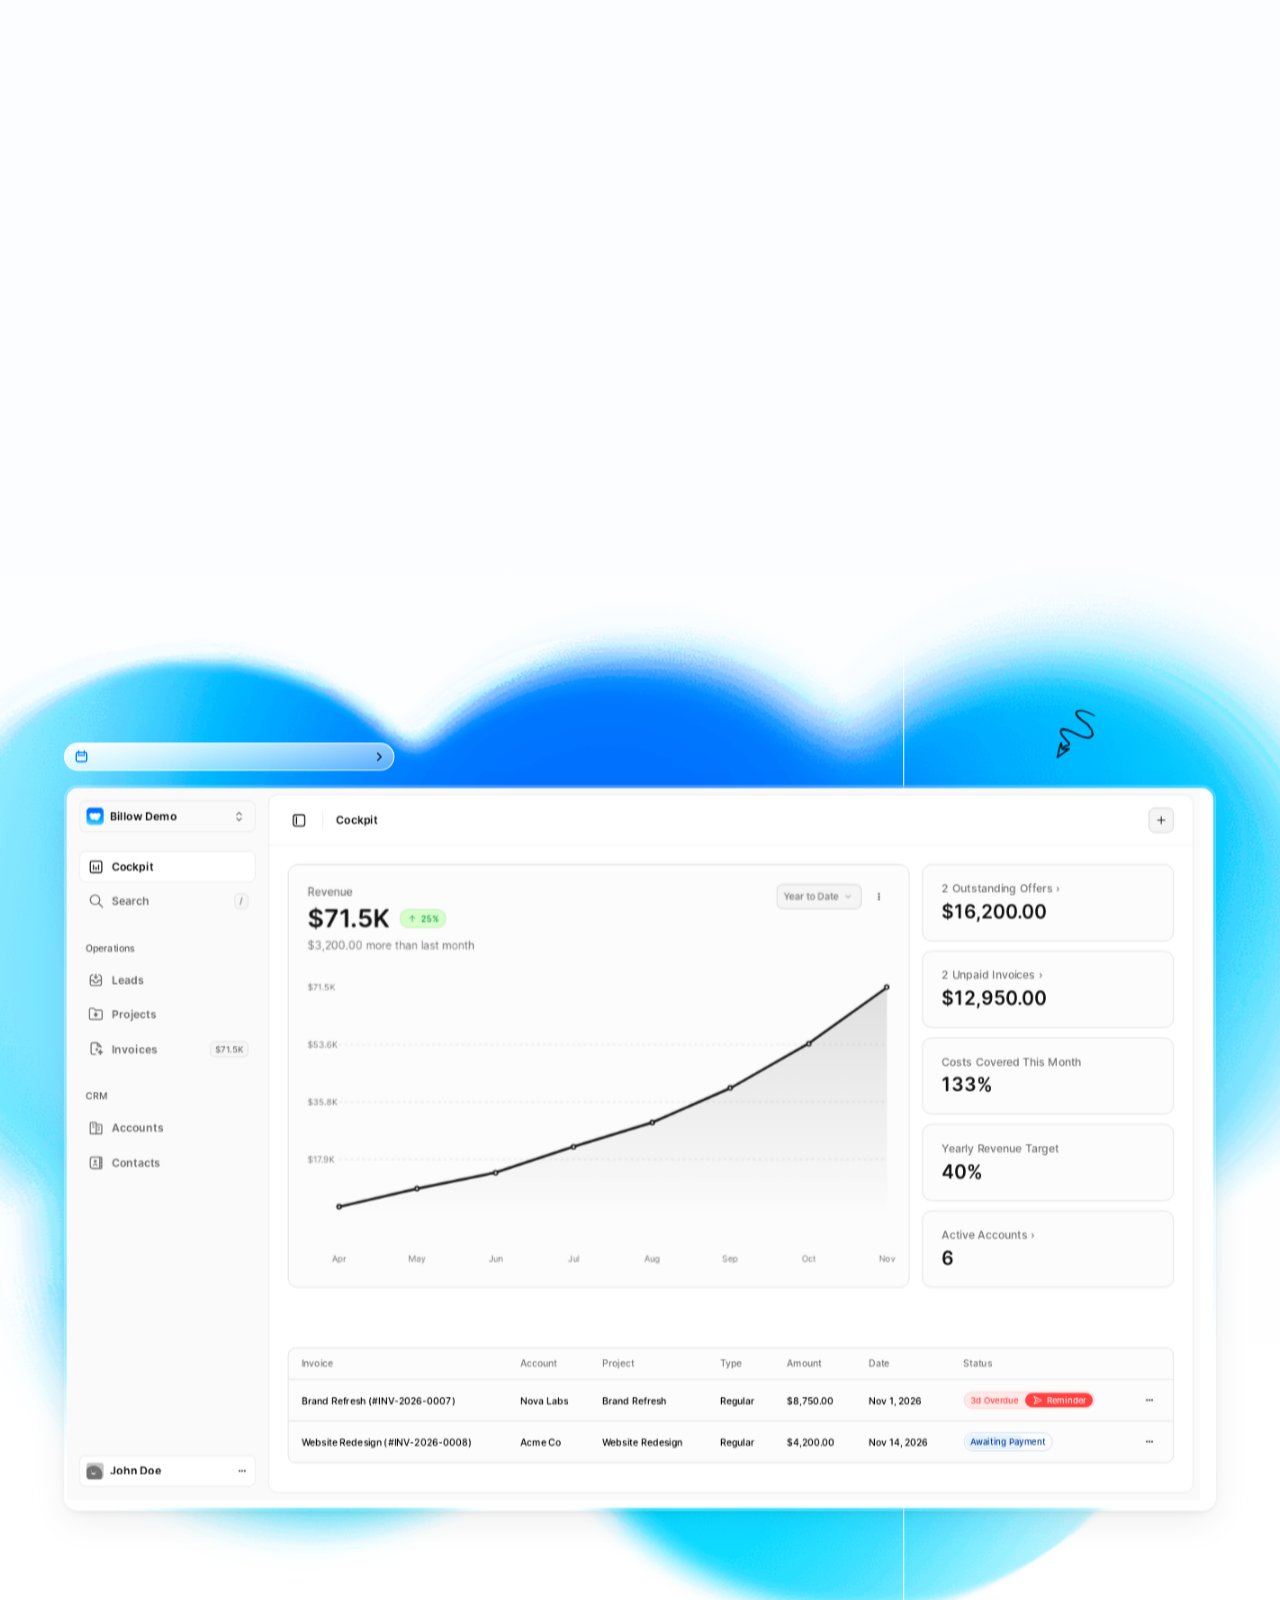
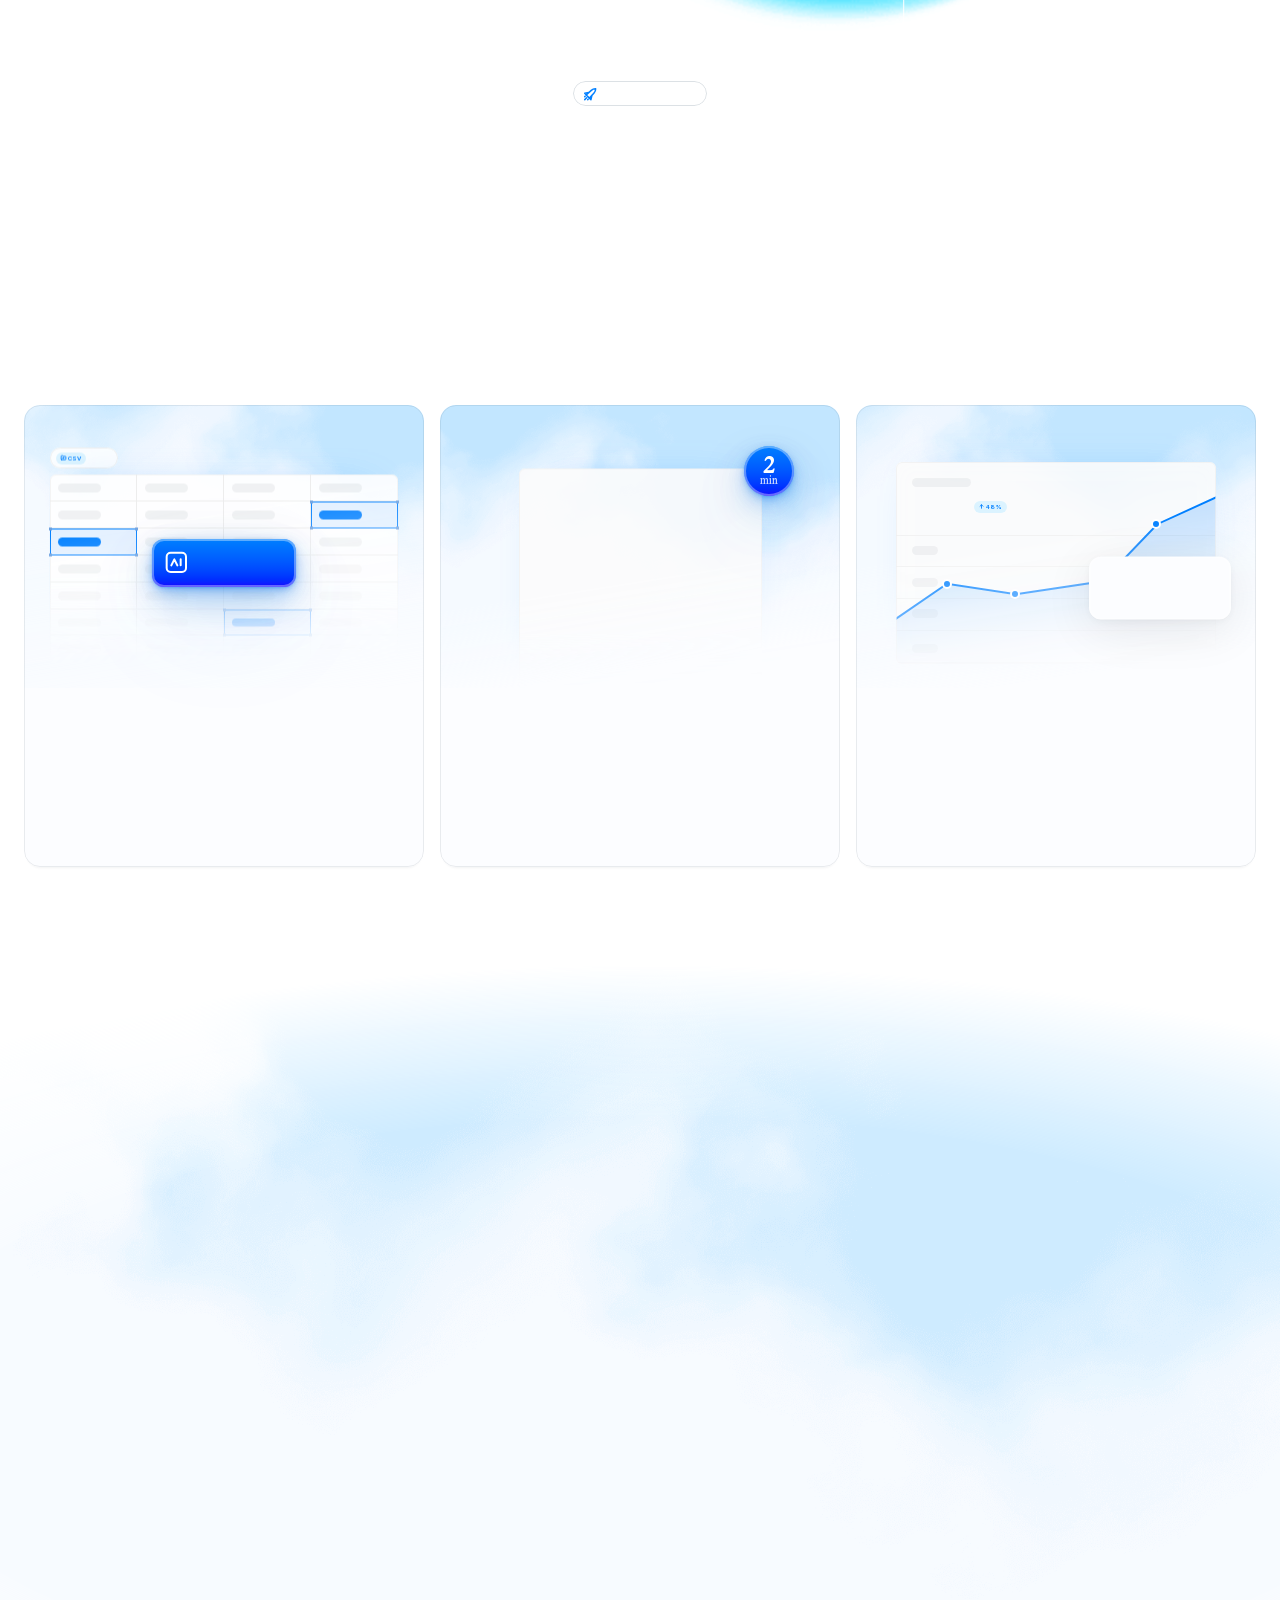
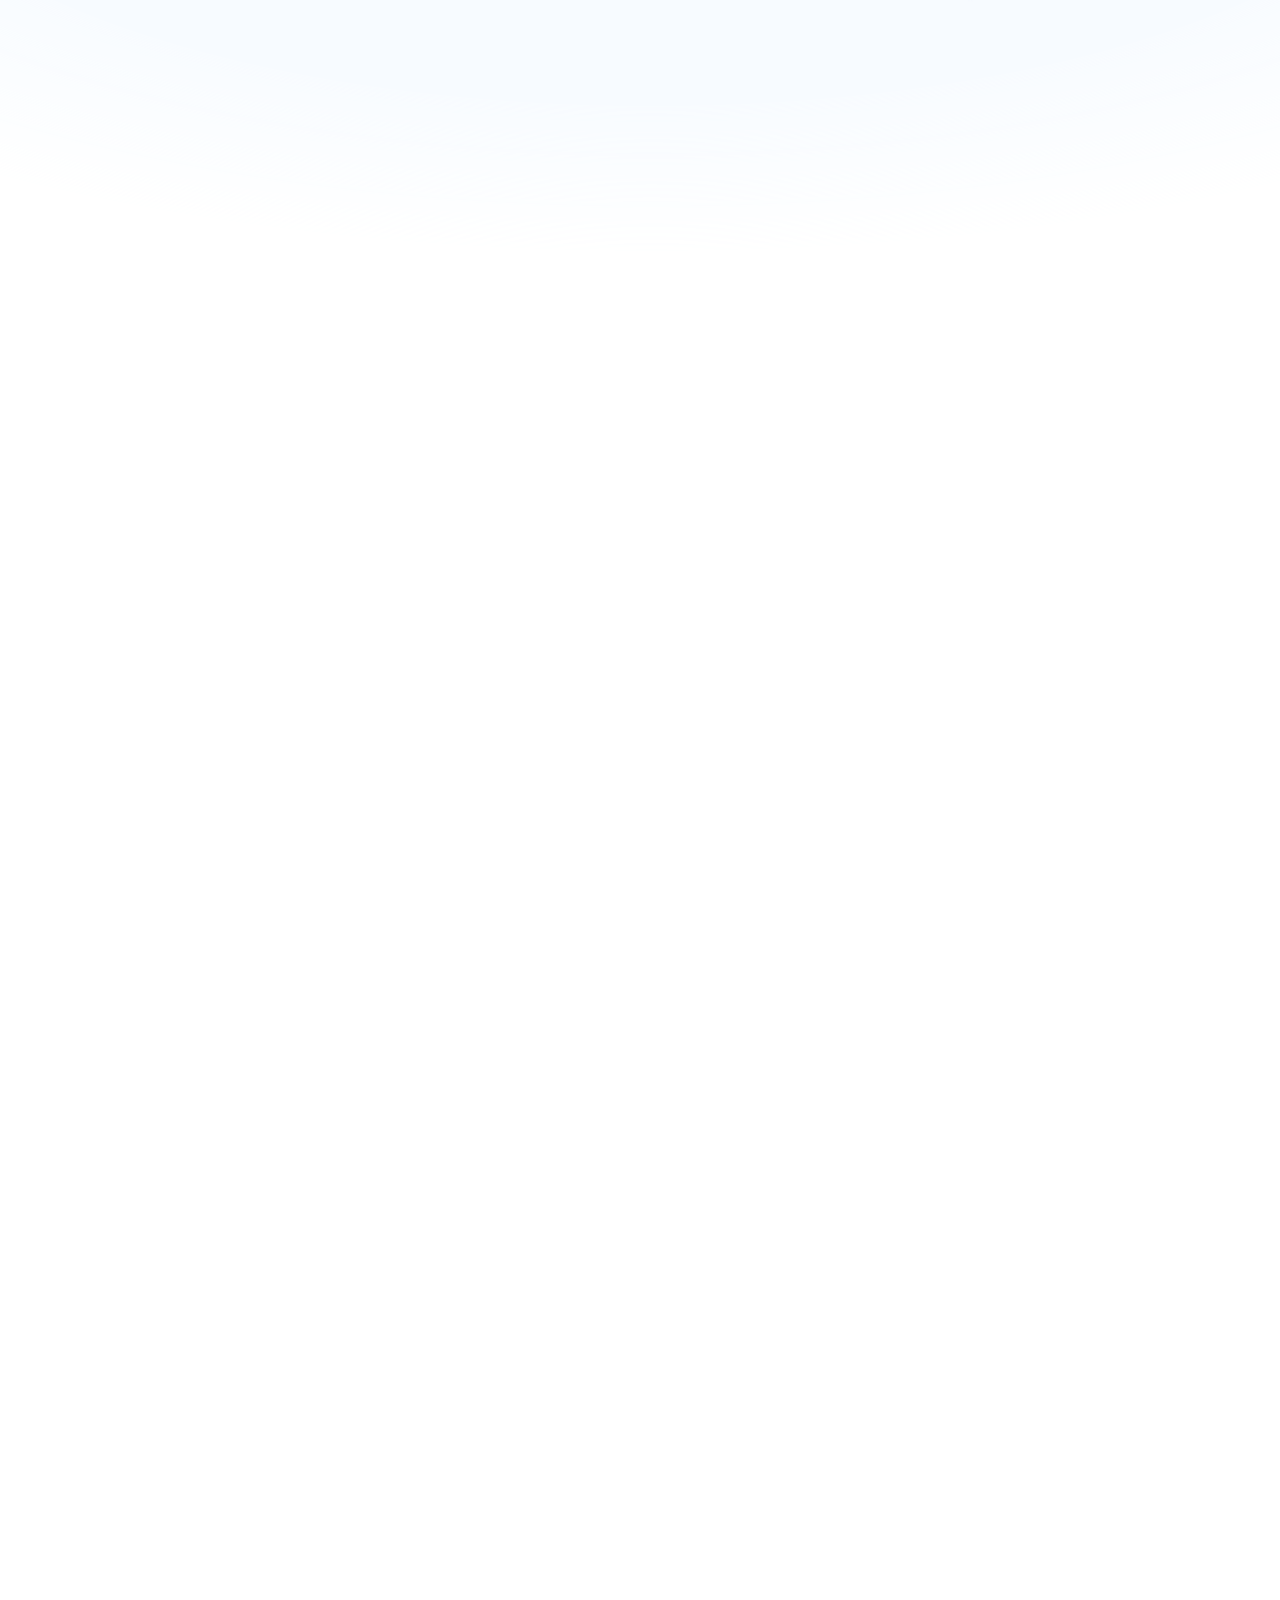
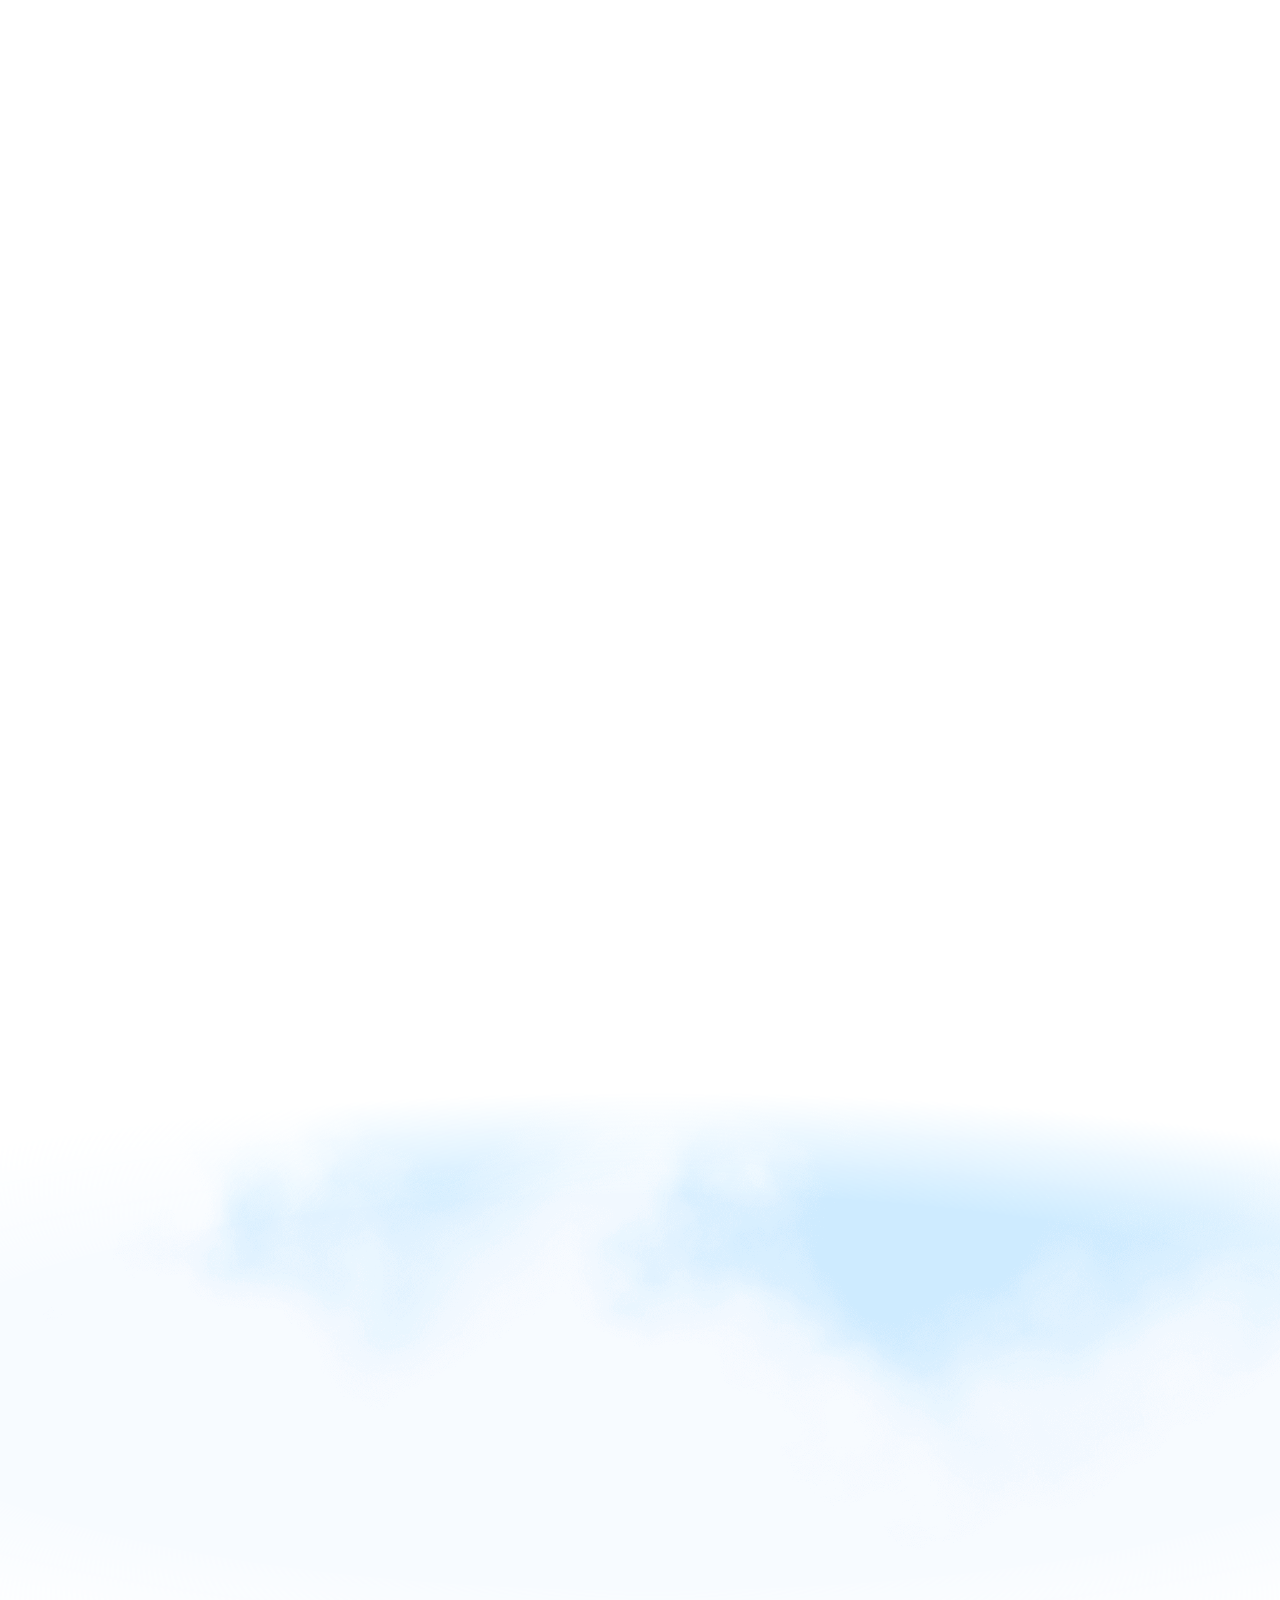
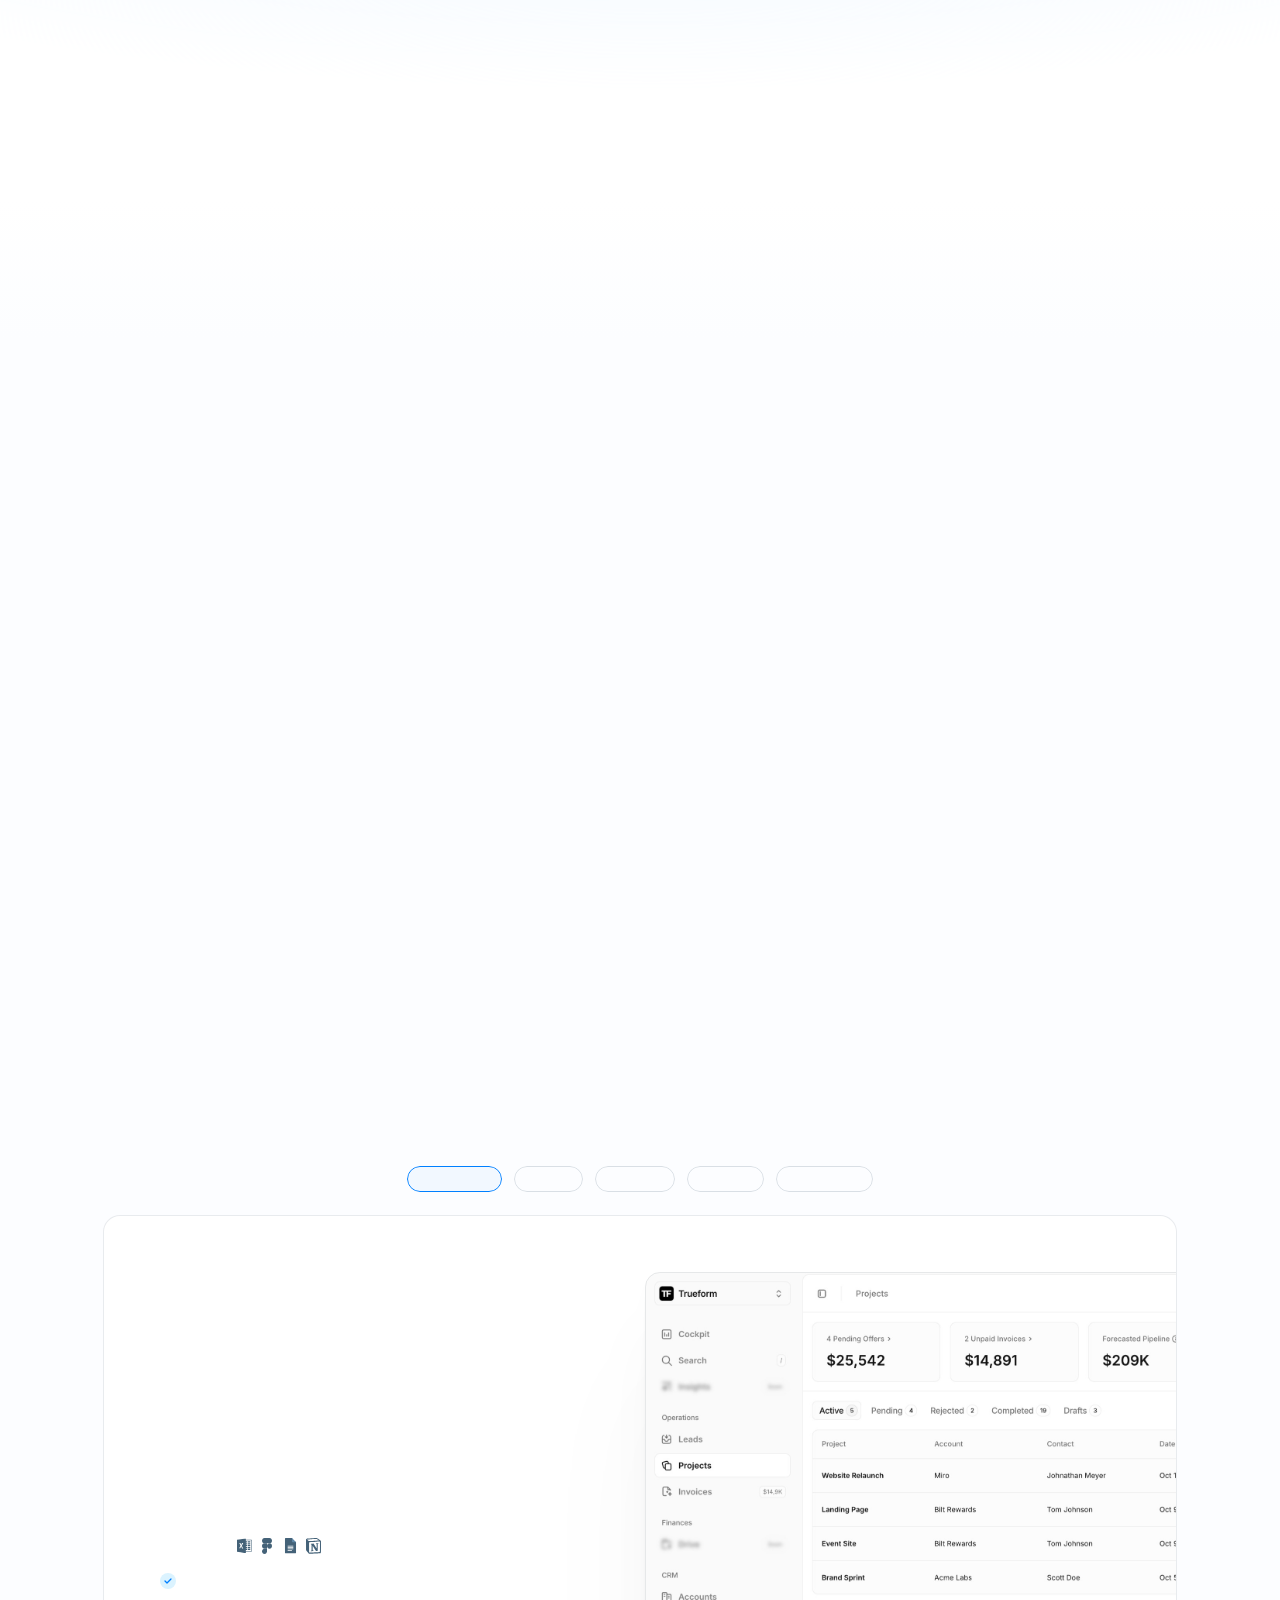
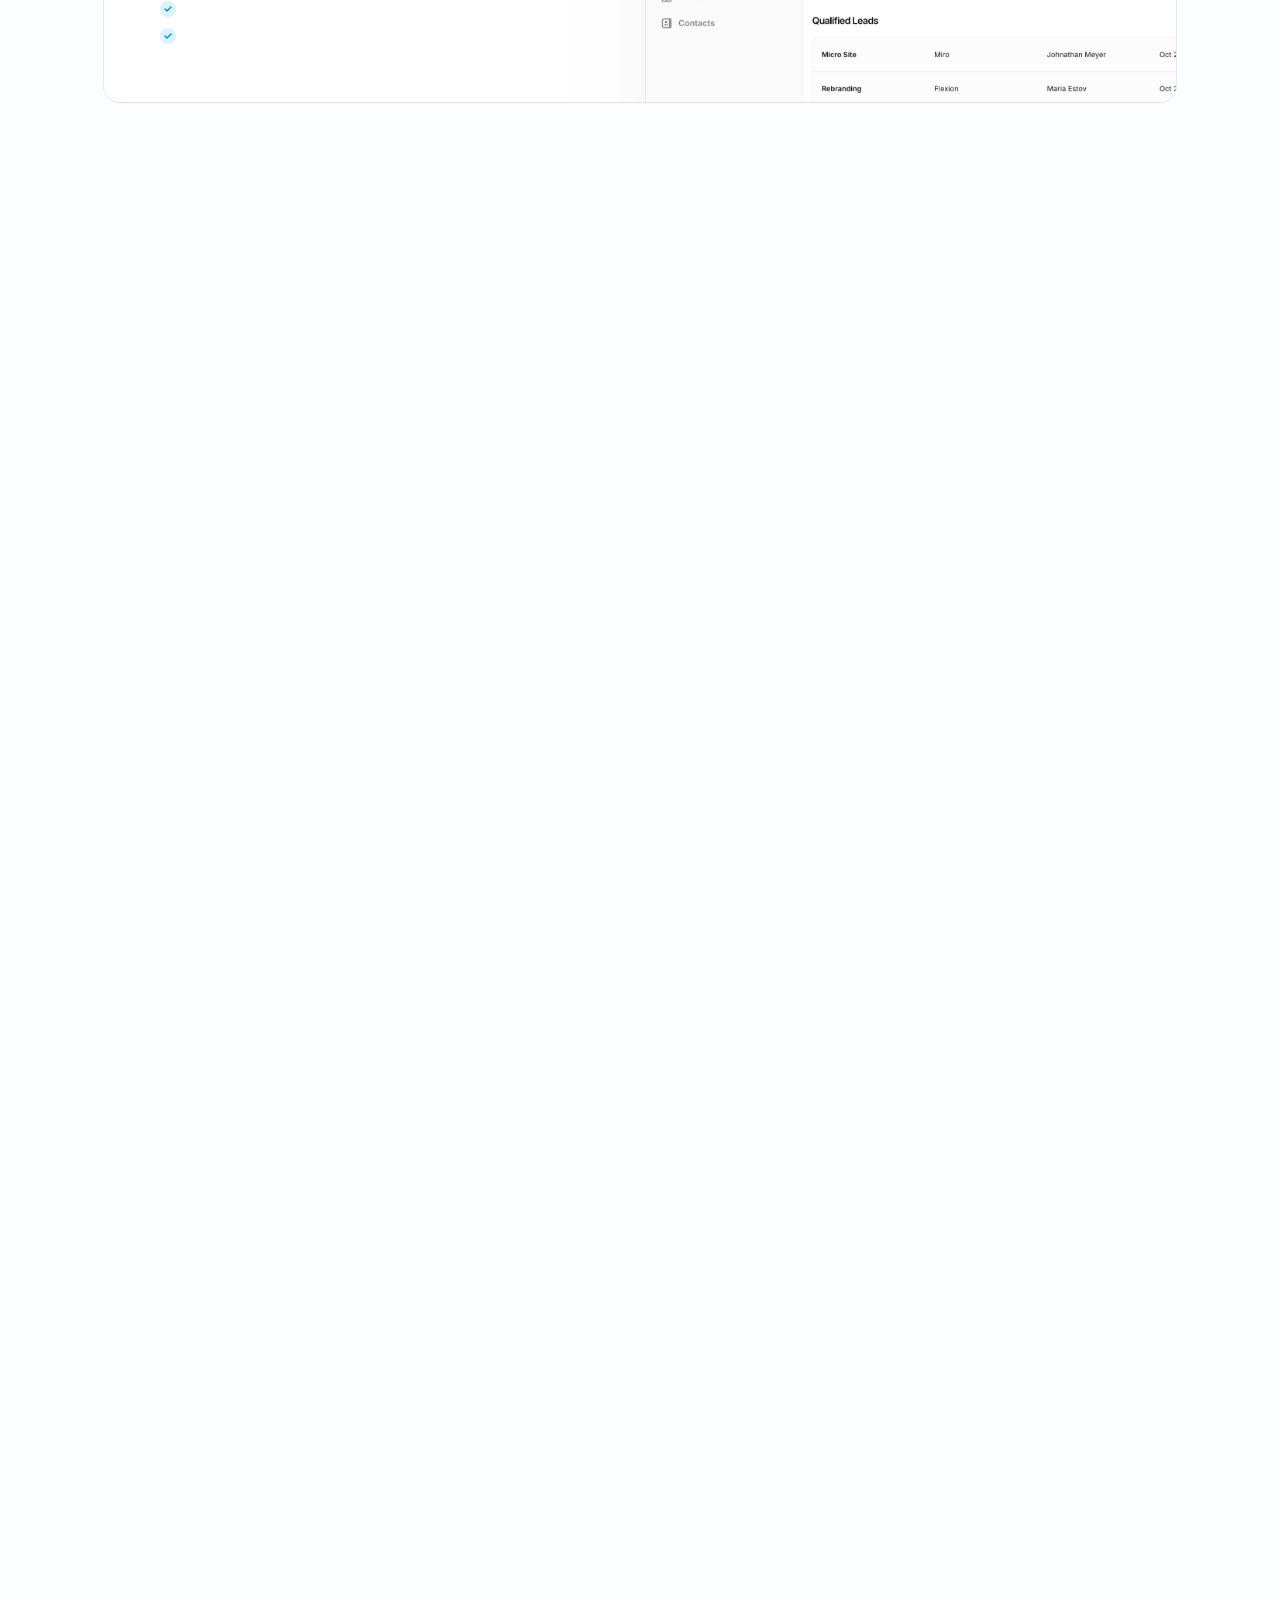
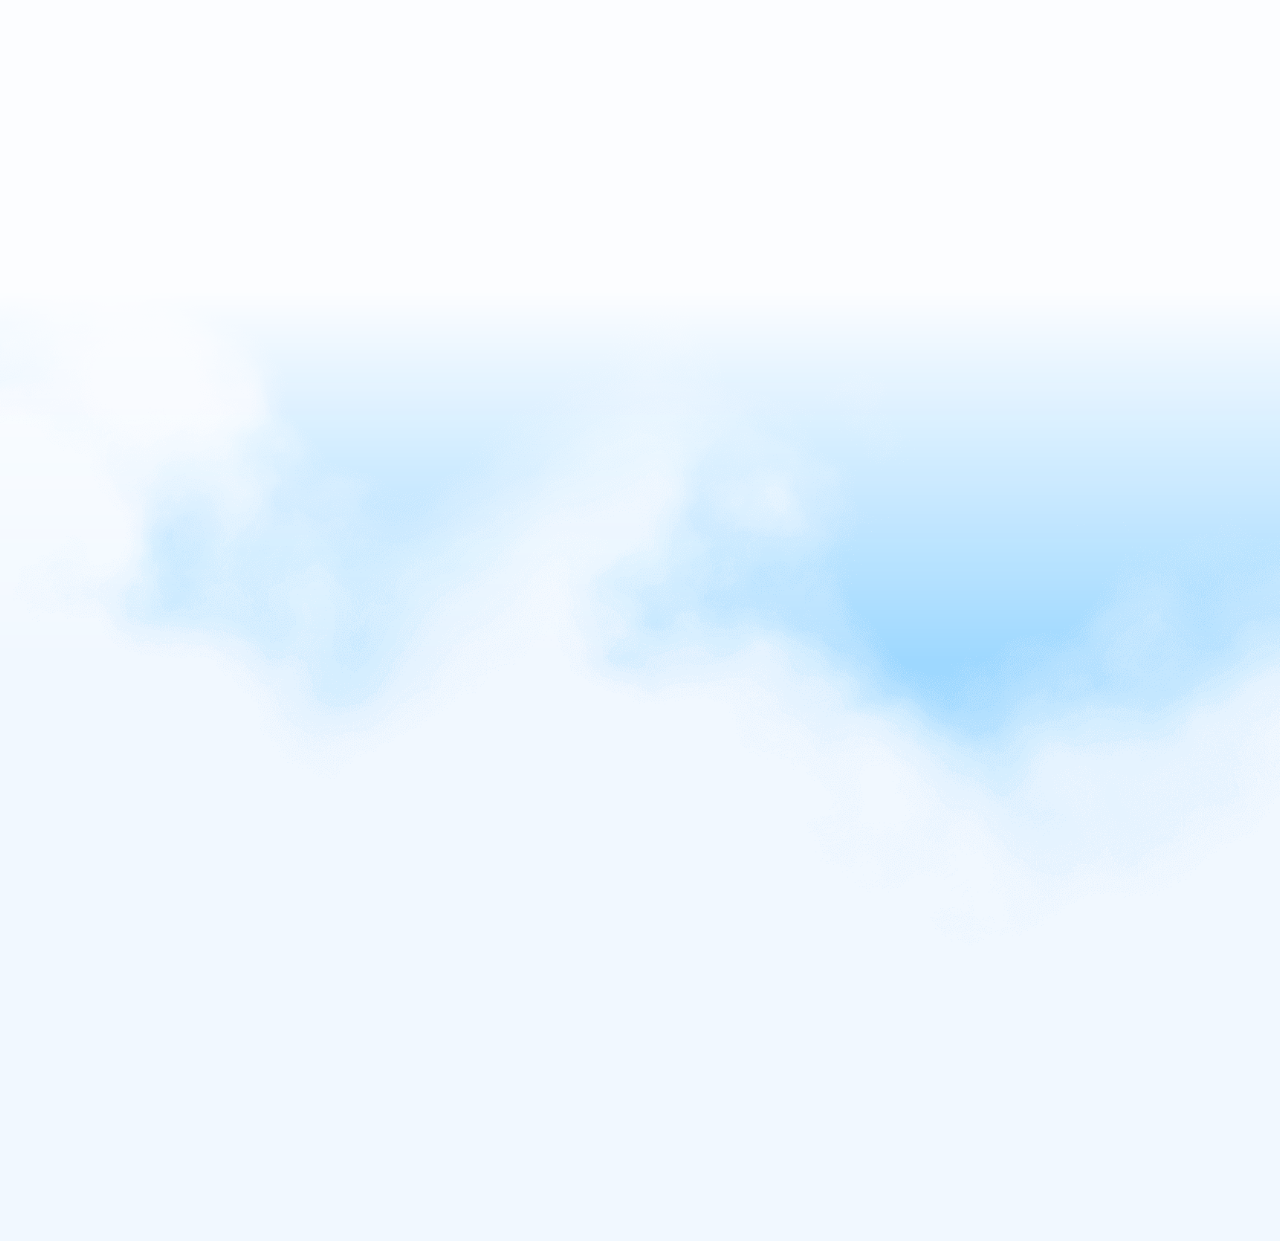
==== commit 38c4da31: "hidupkan kembali transisi: buang freeze global, parallax 0.05, glare hover aktif" ====
--- a/d/index.html
+++ b/d/index.html
@@ -271,7 +271,7 @@
 #__framer-editorbar.status_measuring {
     clip-path: unset;
 }
-</style><link rel="canonical" href="https://www.billow.so/" data-framer-generated-canonical=""><link rel="alternate" data-framer-generated-hreflang="" href="https://www.billow.so/" hreflang="en"><link rel="alternate" data-framer-generated-hreflang="" href="https://www.billow.so/" hreflang="x-default"><style id="freeze">*,*::before,*::after{animation:none!important;transition:none!important}[data-framer-appear-id]{opacity:1!important;transform:none!important}</style><link rel="stylesheet" href="../fx.css">
+</style><link rel="canonical" href="https://www.billow.so/" data-framer-generated-canonical=""><link rel="alternate" data-framer-generated-hreflang="" href="https://www.billow.so/" hreflang="en"><link rel="alternate" data-framer-generated-hreflang="" href="https://www.billow.so/" hreflang="x-default"><style id="freeze">[data-framer-appear-id]{opacity:1!important;transform:none!important}</style><link rel="stylesheet" href="../fx.css?v=1793772297">
 </head>
 <body>
 	
@@ -1837,5 +1837,5 @@
 
 
 
-<iframe id="__framer-editorbar" src="https://framer.com/edit/beta?framerSiteId=9c513726fd8768d315475d71f6d9a455fbec6efb7ece5f20dba723d114e3dc9f&amp;source=www.billow.so&amp;features=%7B%22editorBarDisableFrameAncestorsSecurity%22%3Afalse%2C%22onPageRichTextBlockSelection%22%3Atrue%7D&amp;loadStart=1793764835872" aria-hidden="true" allow="autoplay" tabindex="-1" class="status_hidden"></iframe><script src="../fx.js" defer></script>
+<iframe id="__framer-editorbar" src="https://framer.com/edit/beta?framerSiteId=9c513726fd8768d315475d71f6d9a455fbec6efb7ece5f20dba723d114e3dc9f&amp;source=www.billow.so&amp;features=%7B%22editorBarDisableFrameAncestorsSecurity%22%3Afalse%2C%22onPageRichTextBlockSelection%22%3Atrue%7D&amp;loadStart=1793764835872" aria-hidden="true" allow="autoplay" tabindex="-1" class="status_hidden"></iframe><script src="../fx.js?v=1793772297" defer></script>
 </body></html>
--- a/fx.css
+++ b/fx.css
@@ -26,11 +26,11 @@
   transform: translateX(-100%);
   background: linear-gradient(-45deg, transparent 6%, rgba(255,255,255,.28) 48%, transparent 92%);
 }
-@media (hover: hover) {
-  a[data-framer-name="Primary"]:hover > .fx-glare {
-    transition: transform 650ms ease-in-out; transform: translateX(100%);
-  }
+a[data-framer-name="Primary"]:hover > .fx-glare,
+a[data-framer-name="Primary"].fx-hover > .fx-glare {
+  transition: transform 650ms ease-in-out; transform: translateX(100%);
 }
+a[data-framer-name="Primary"]:hover { filter: saturate(1.06); }
 
 /* akordeon */
 .framer-1ifwjco > .framer-7fp0d2 { display: none; }
